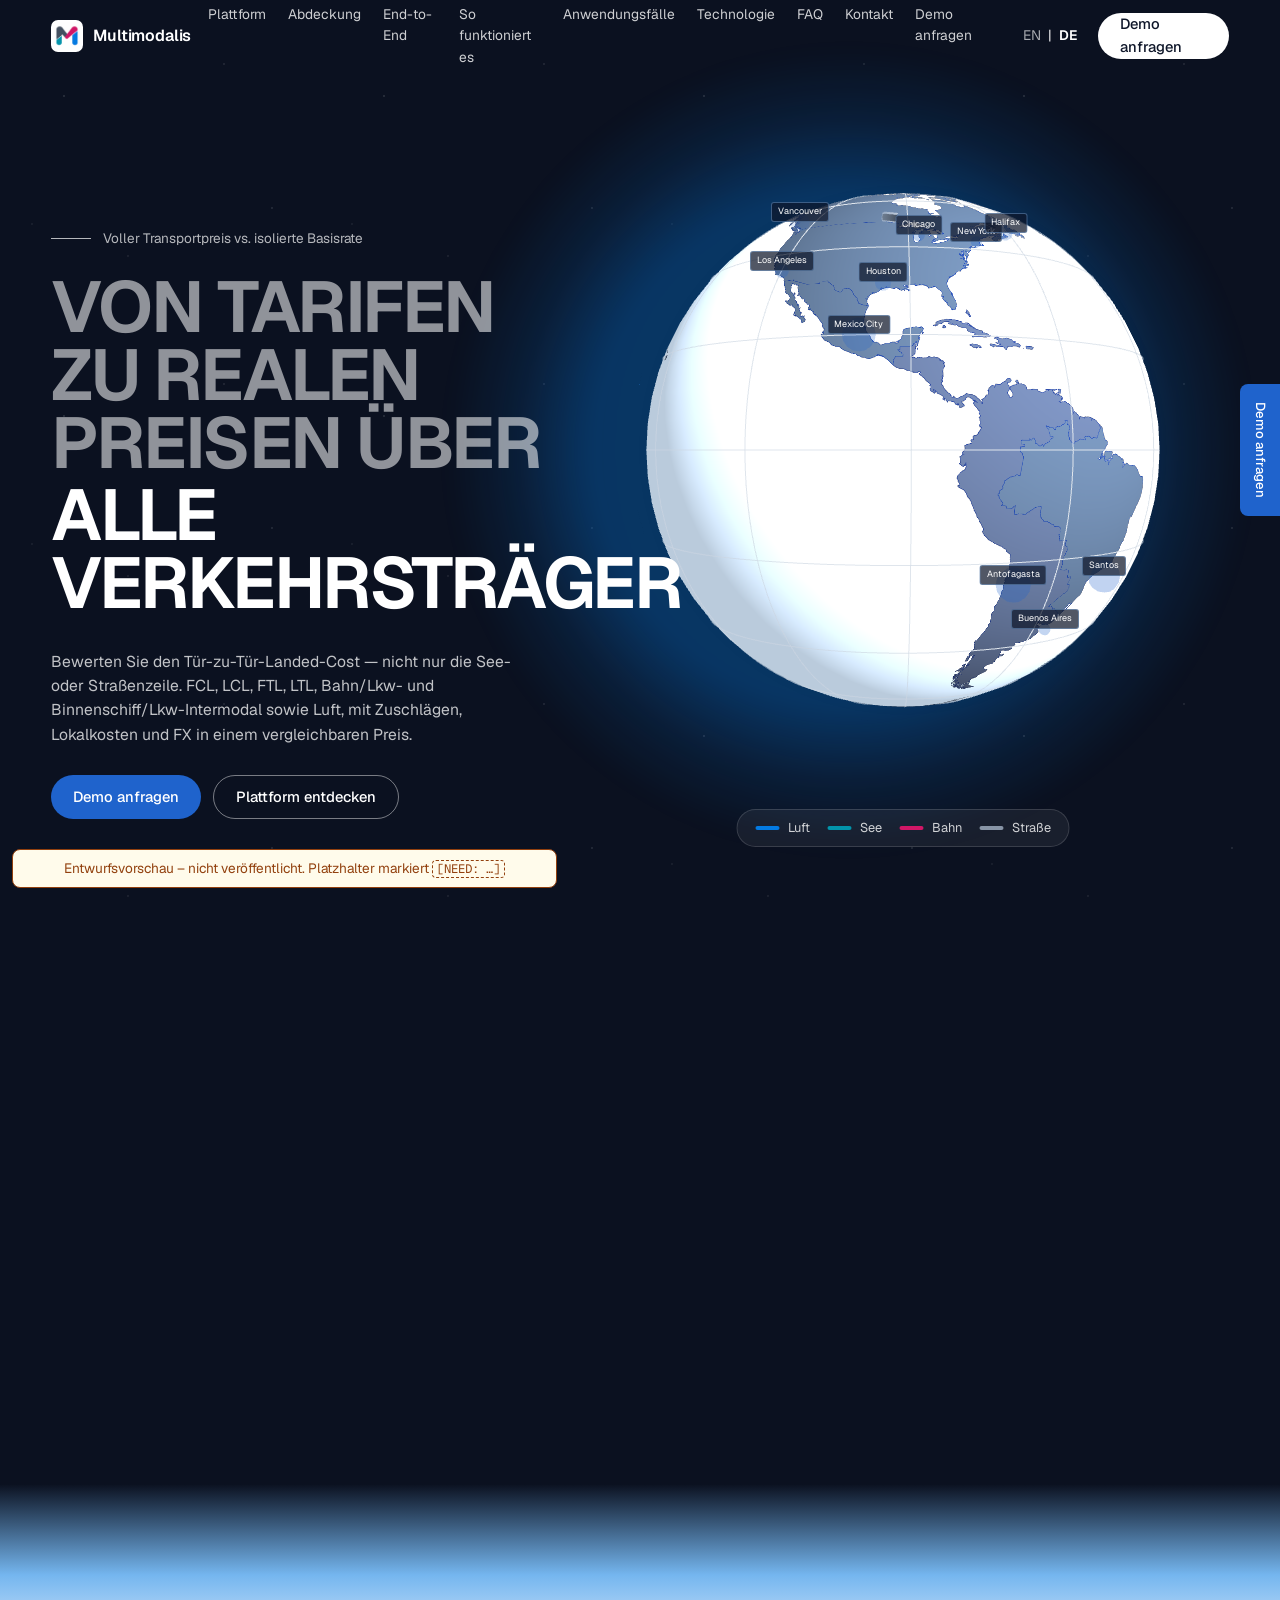
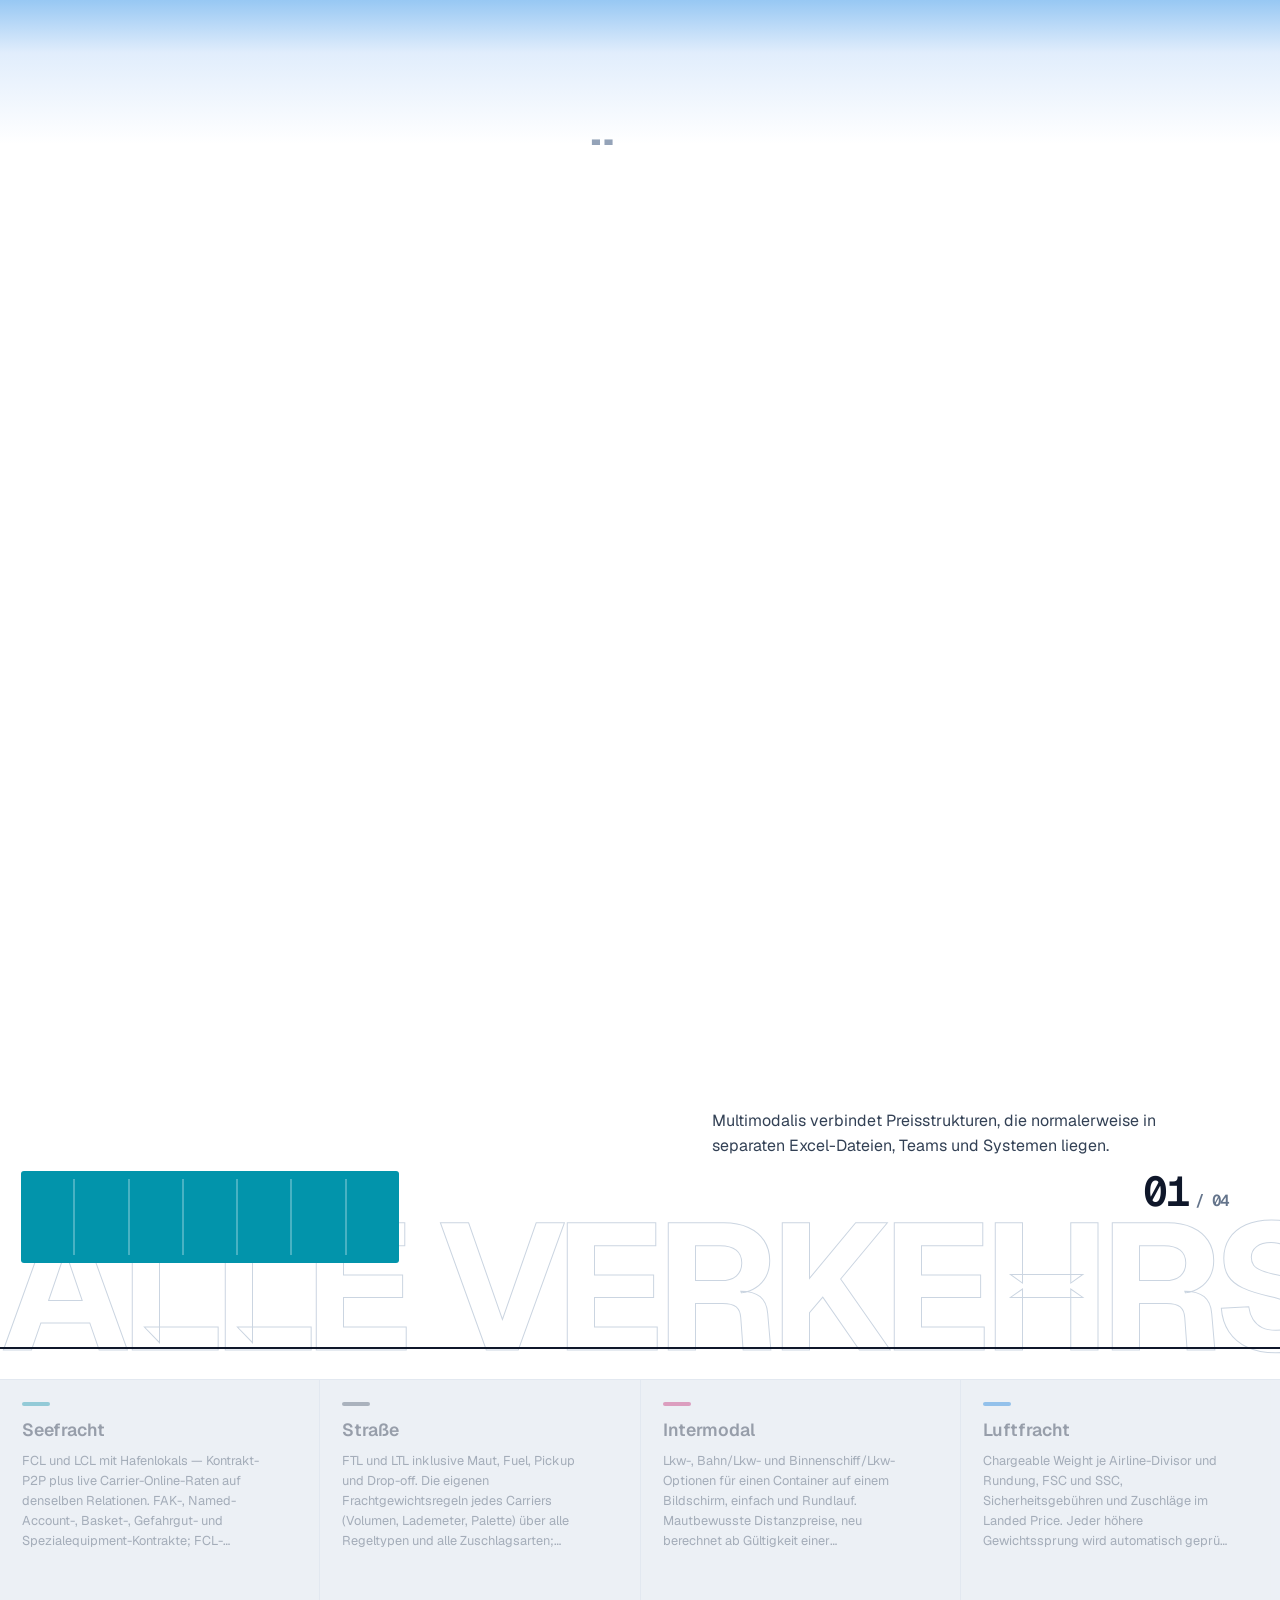
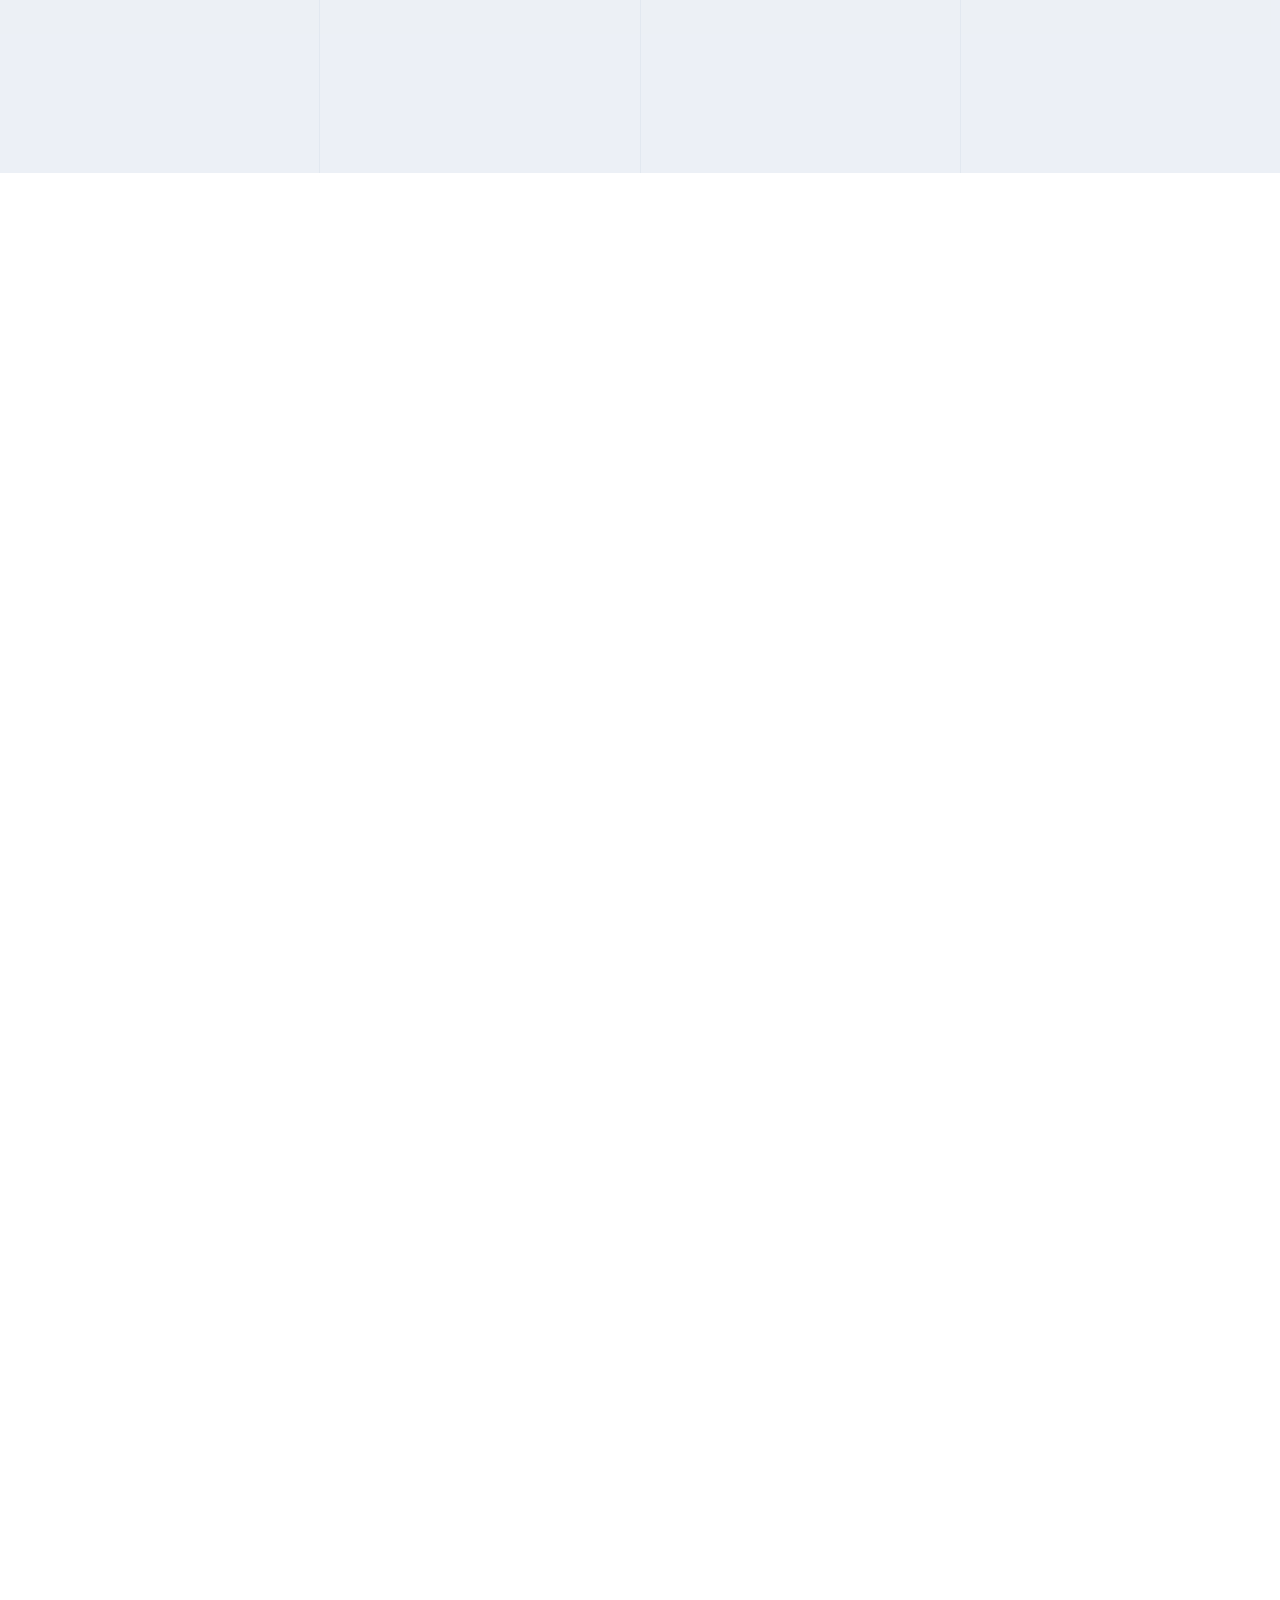
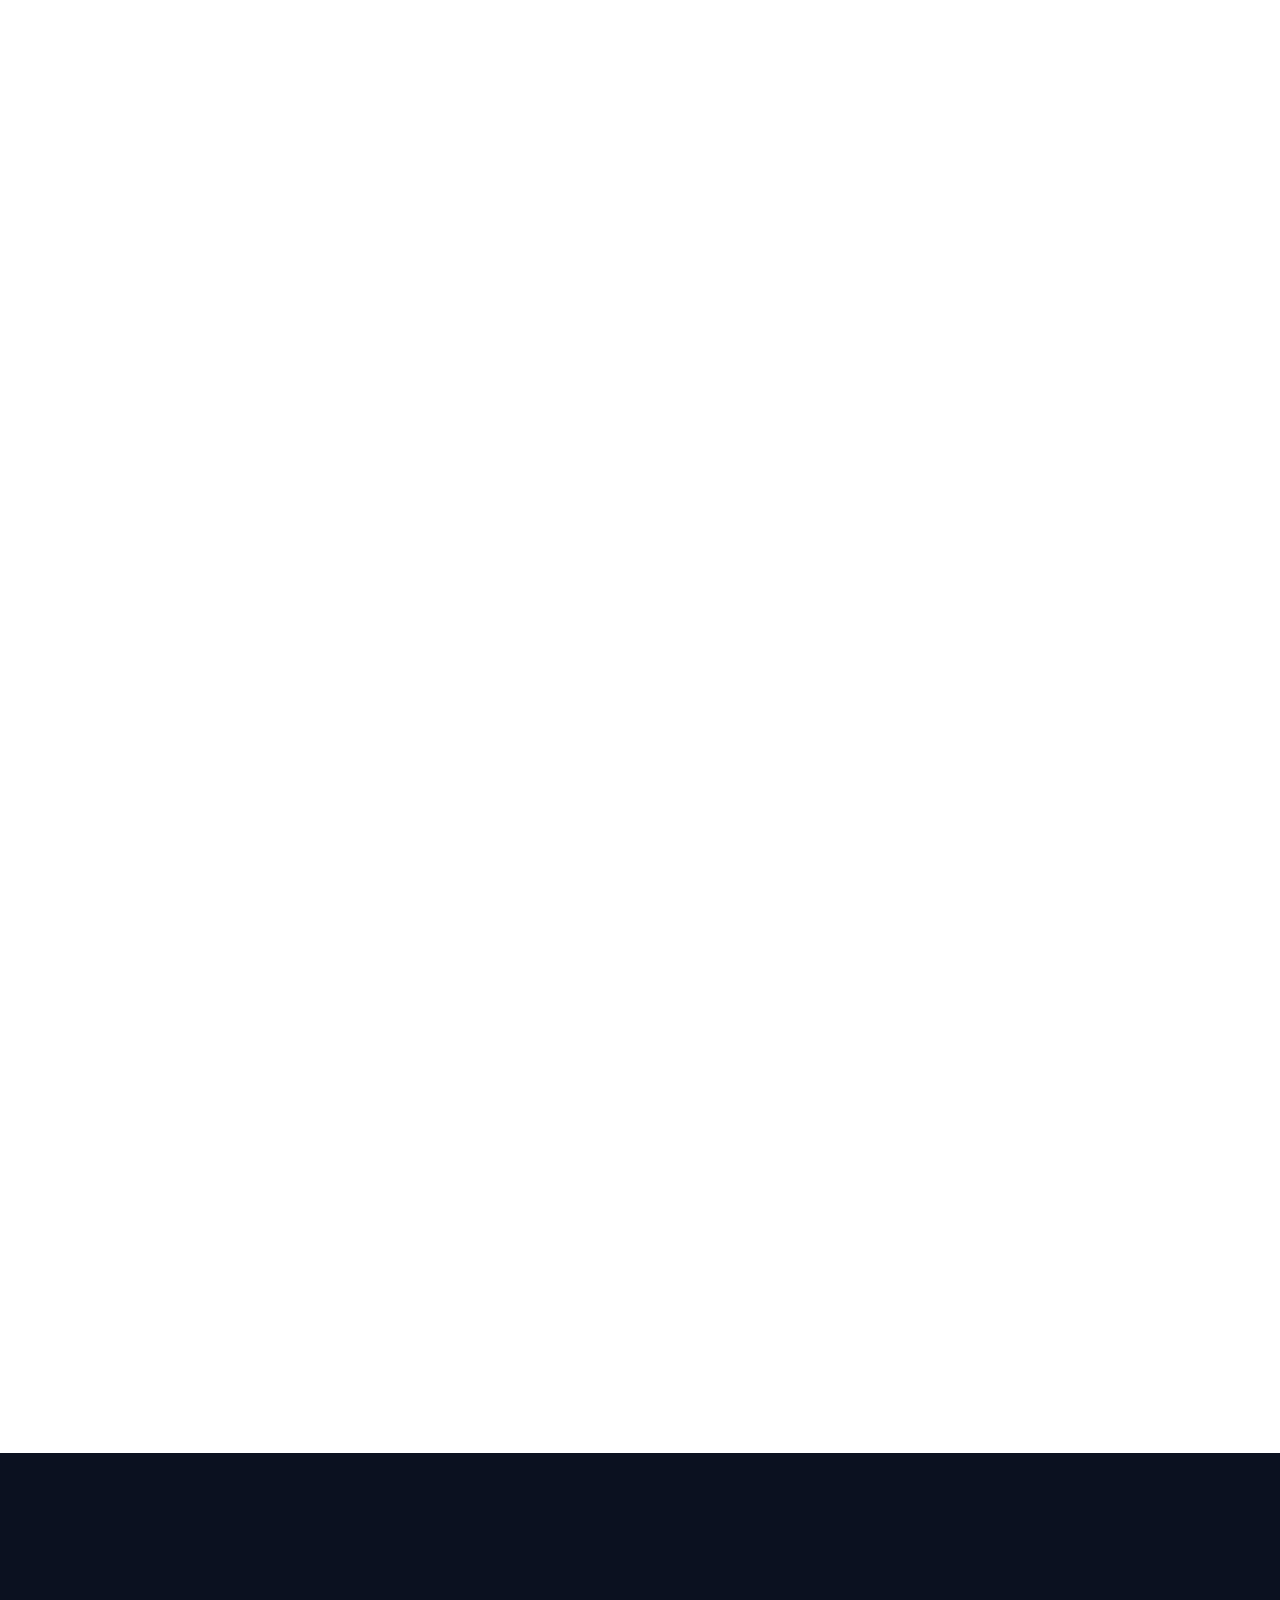
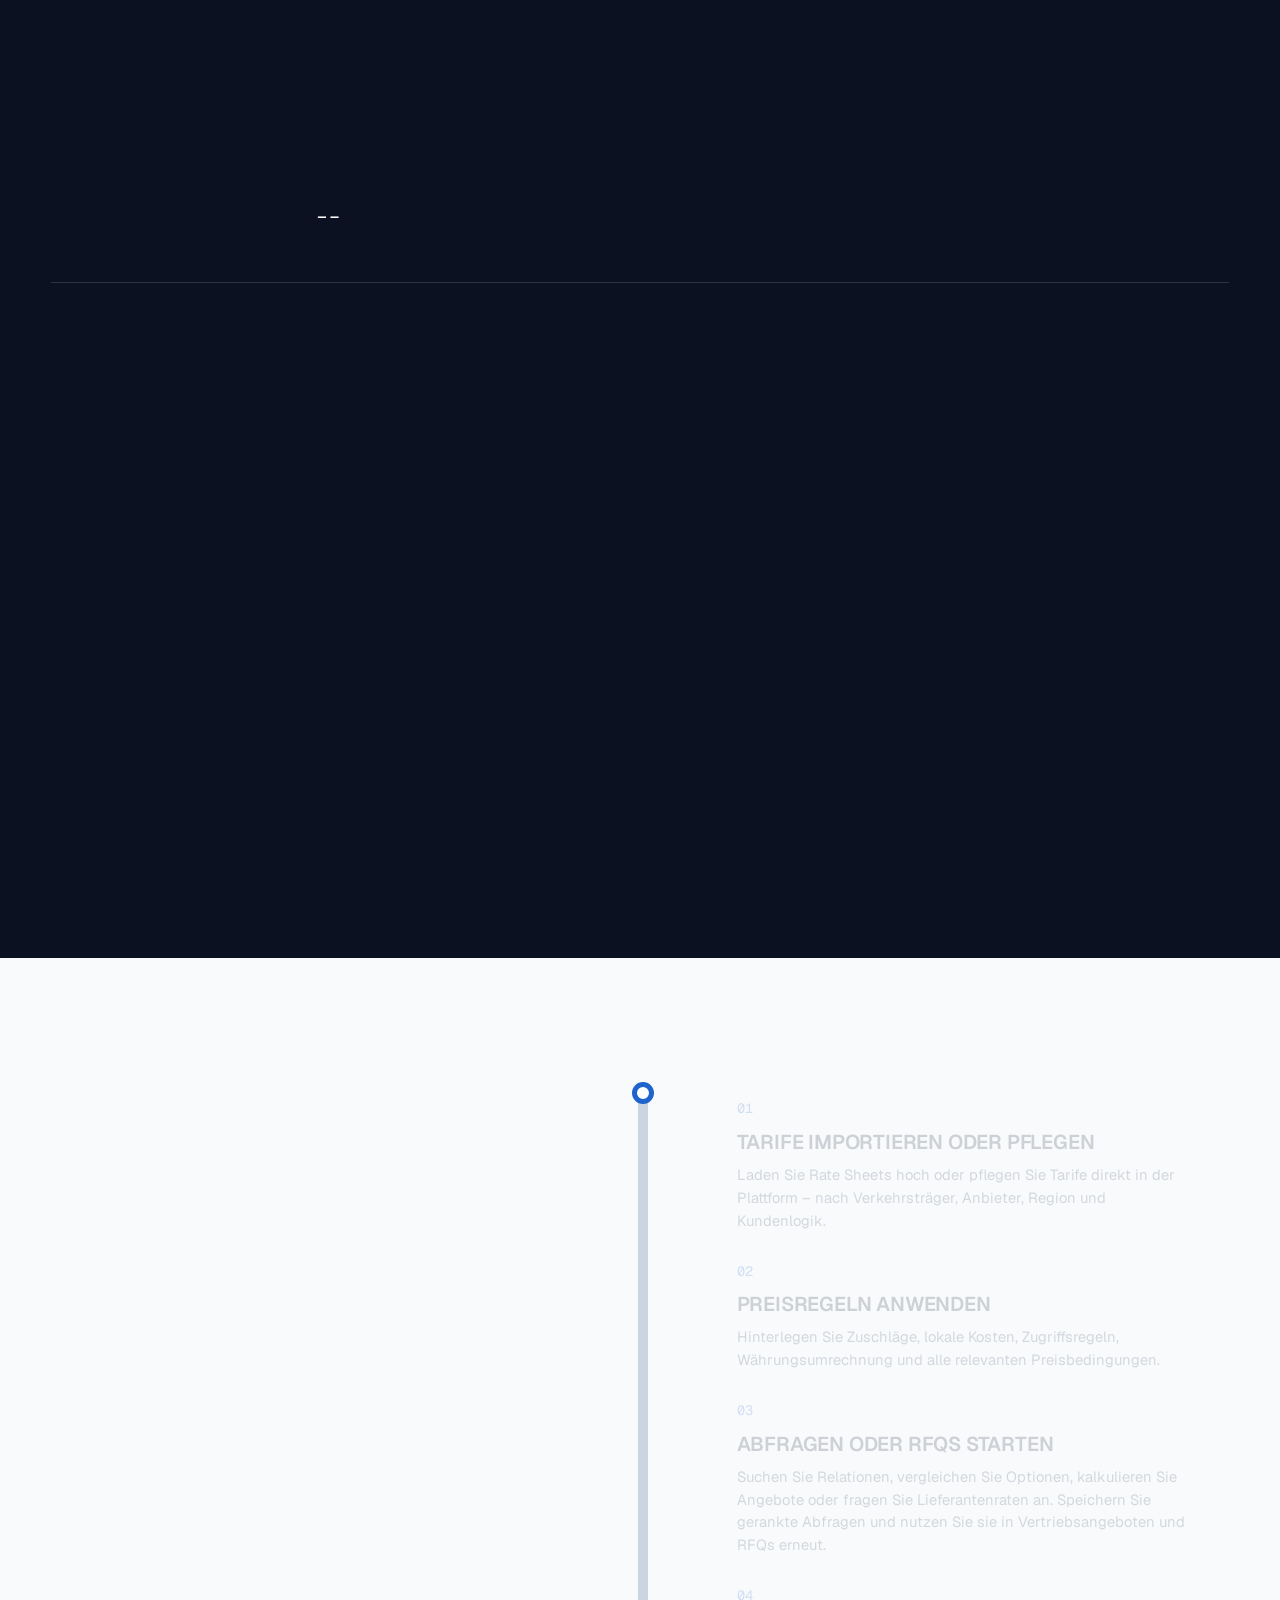
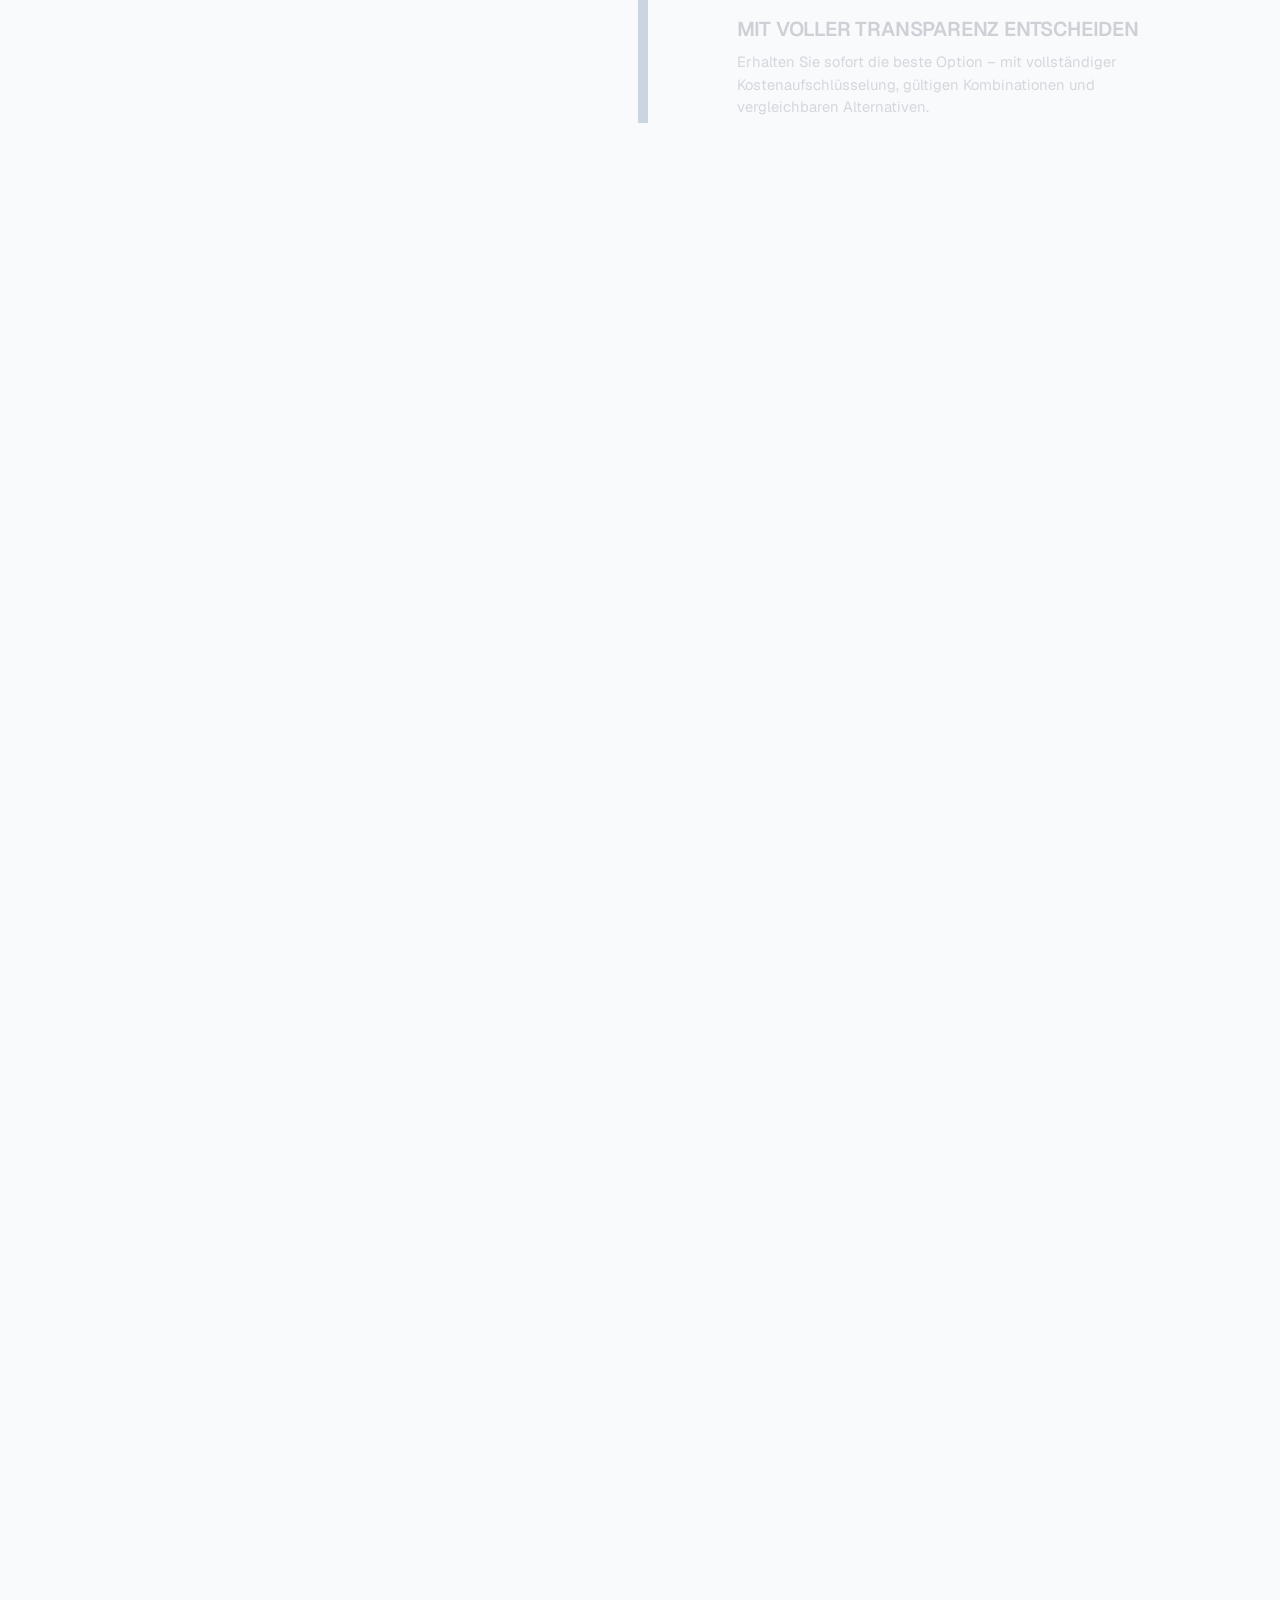
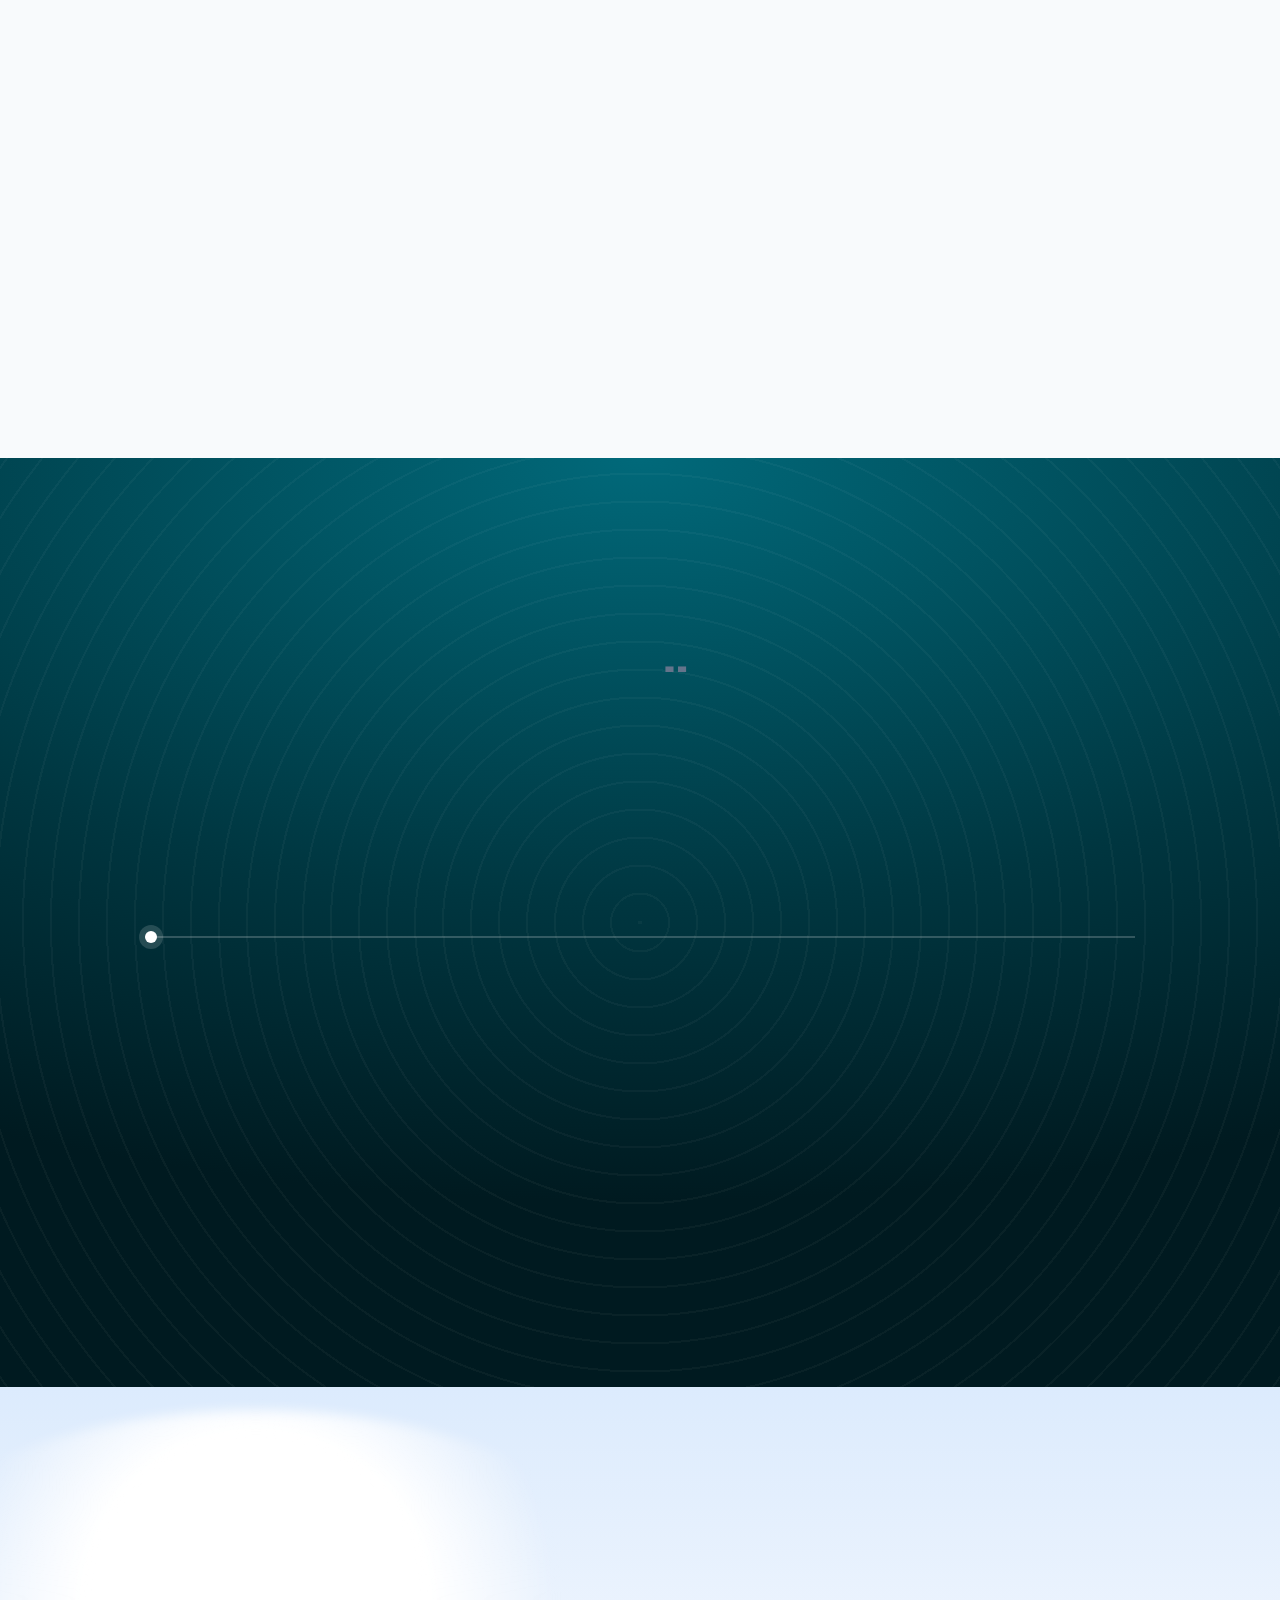
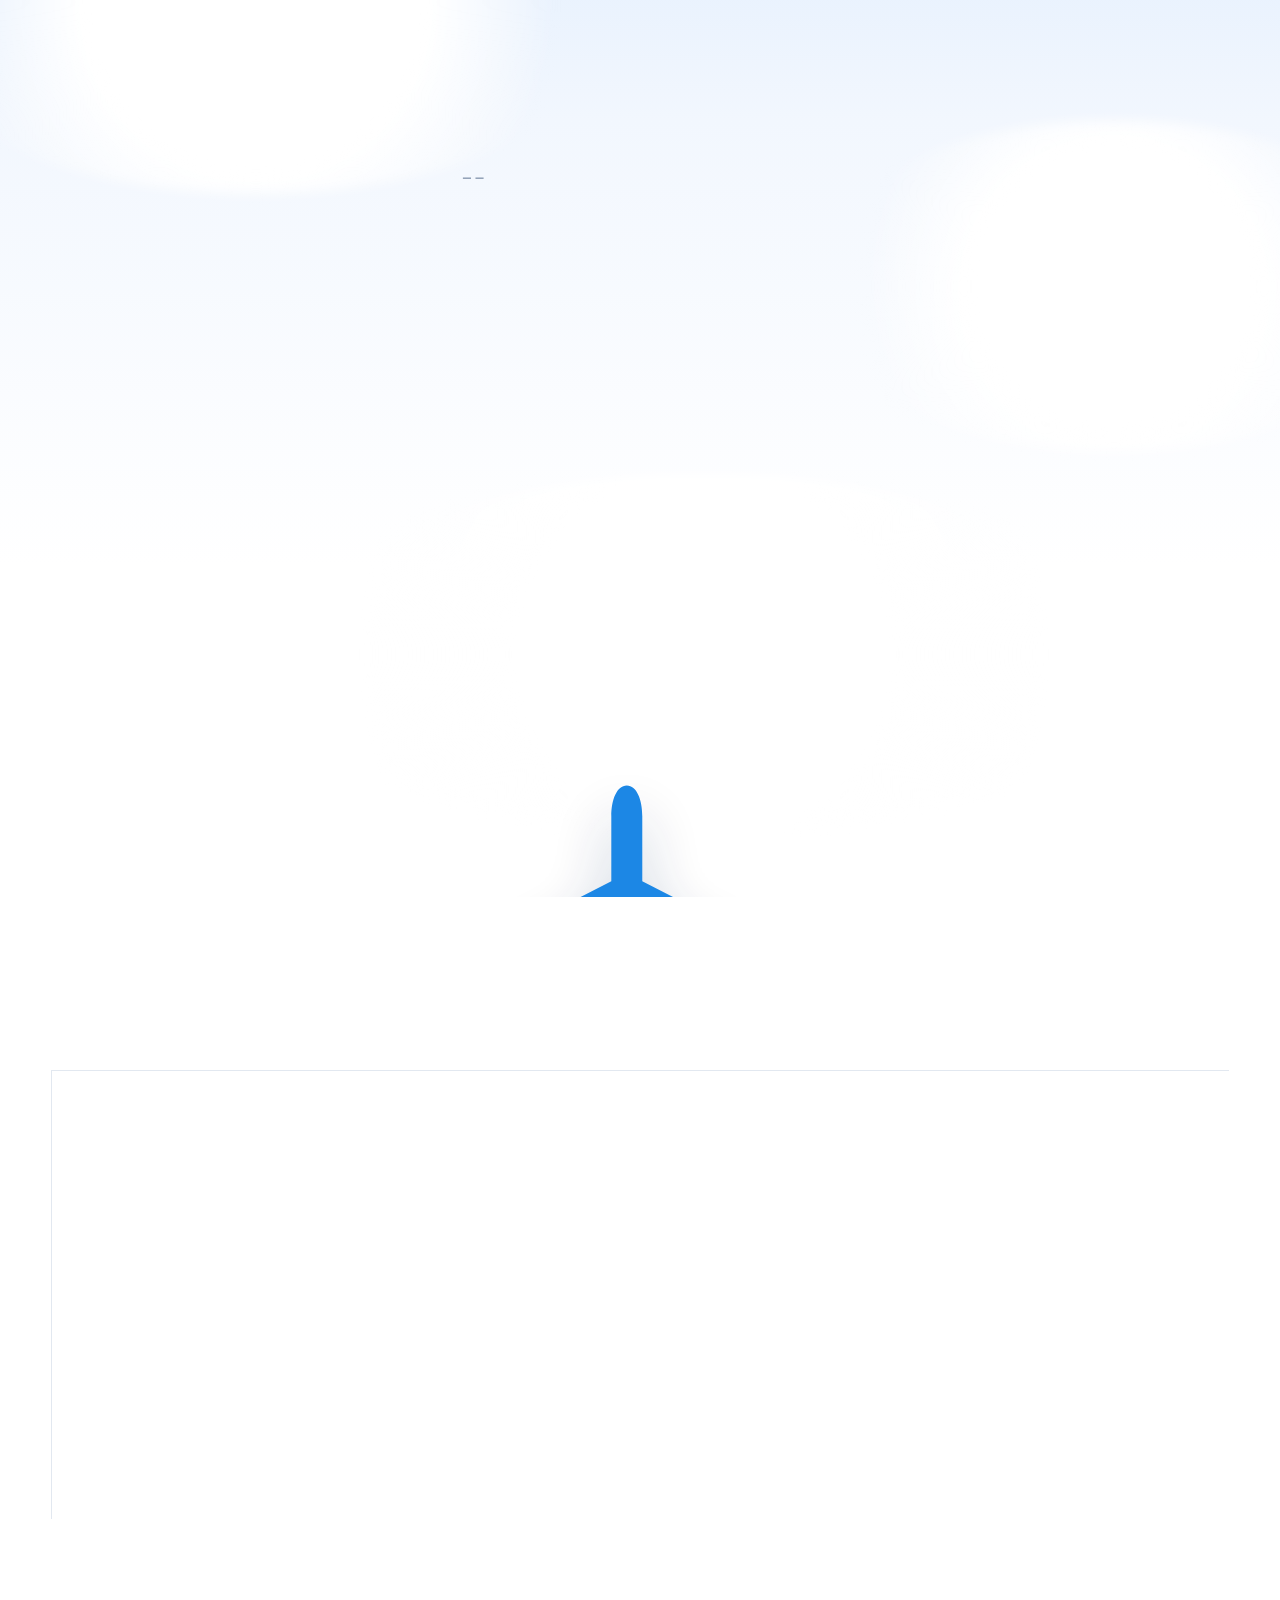
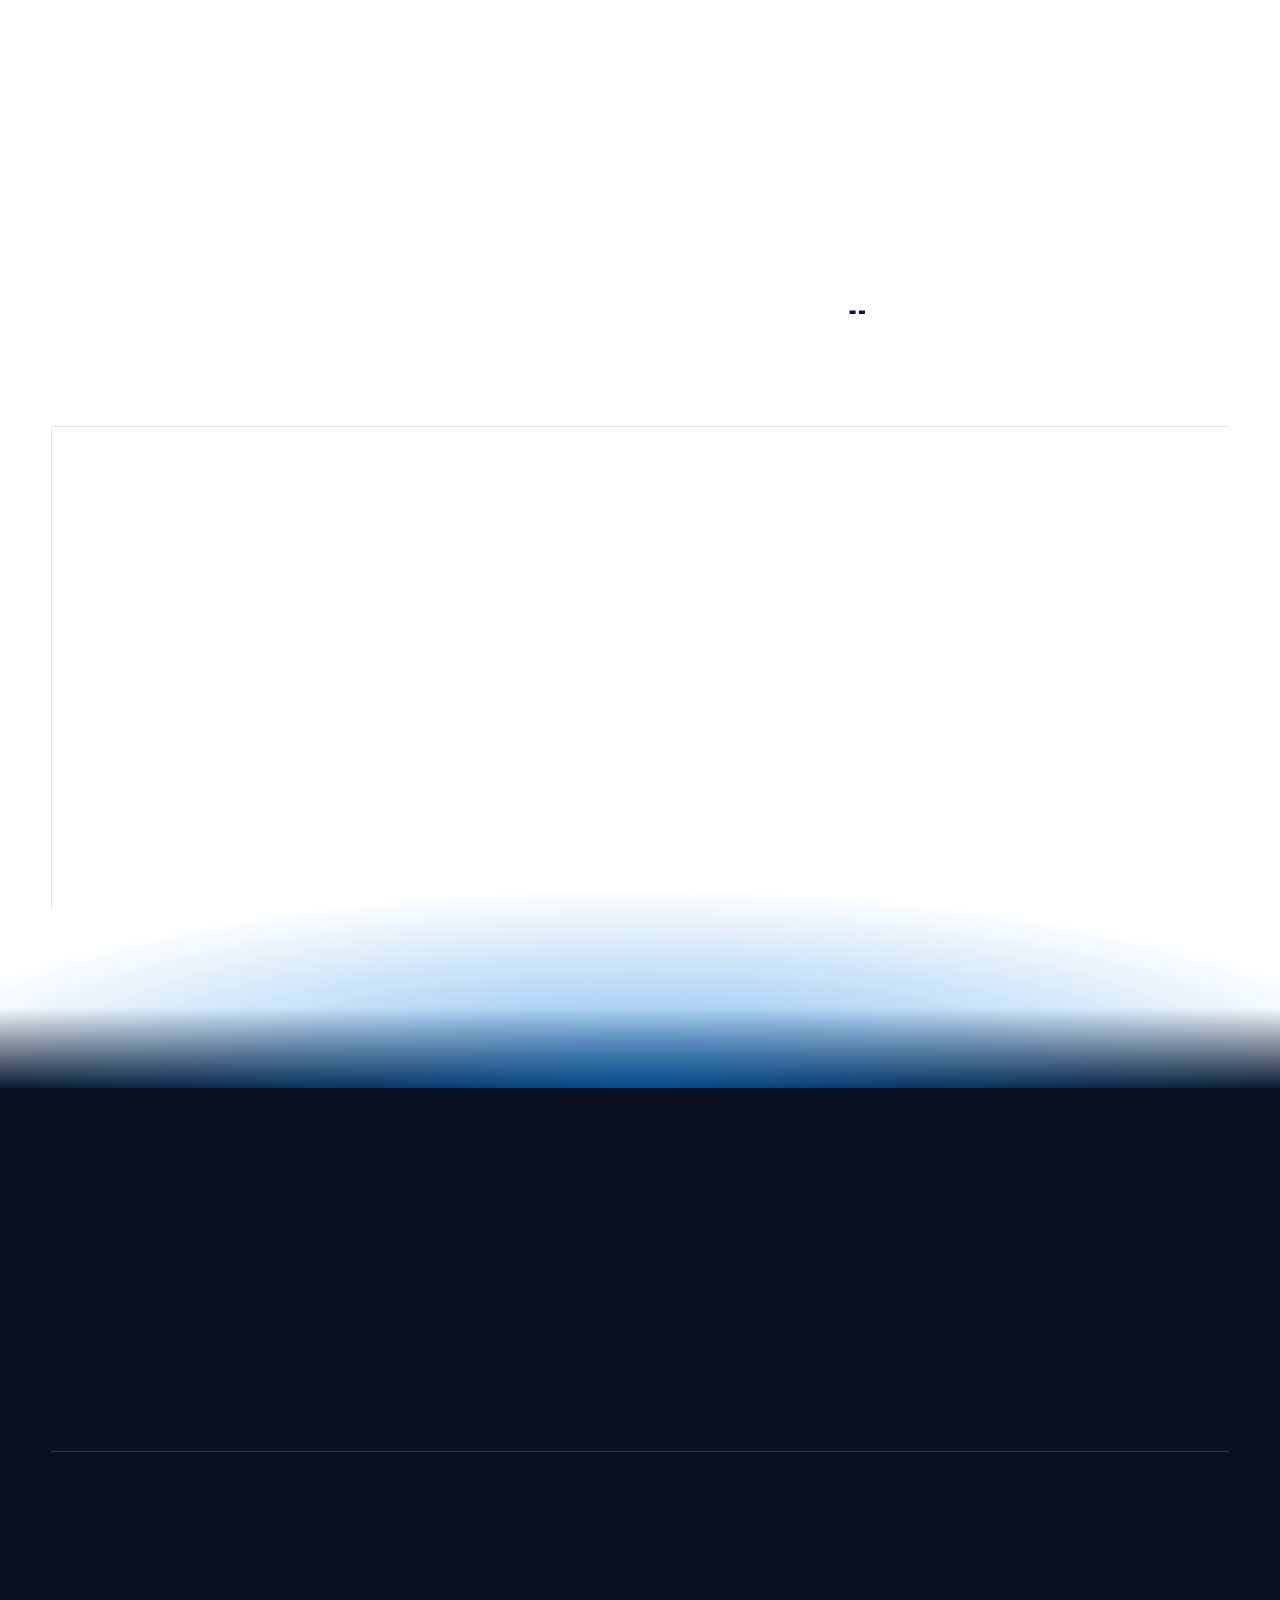
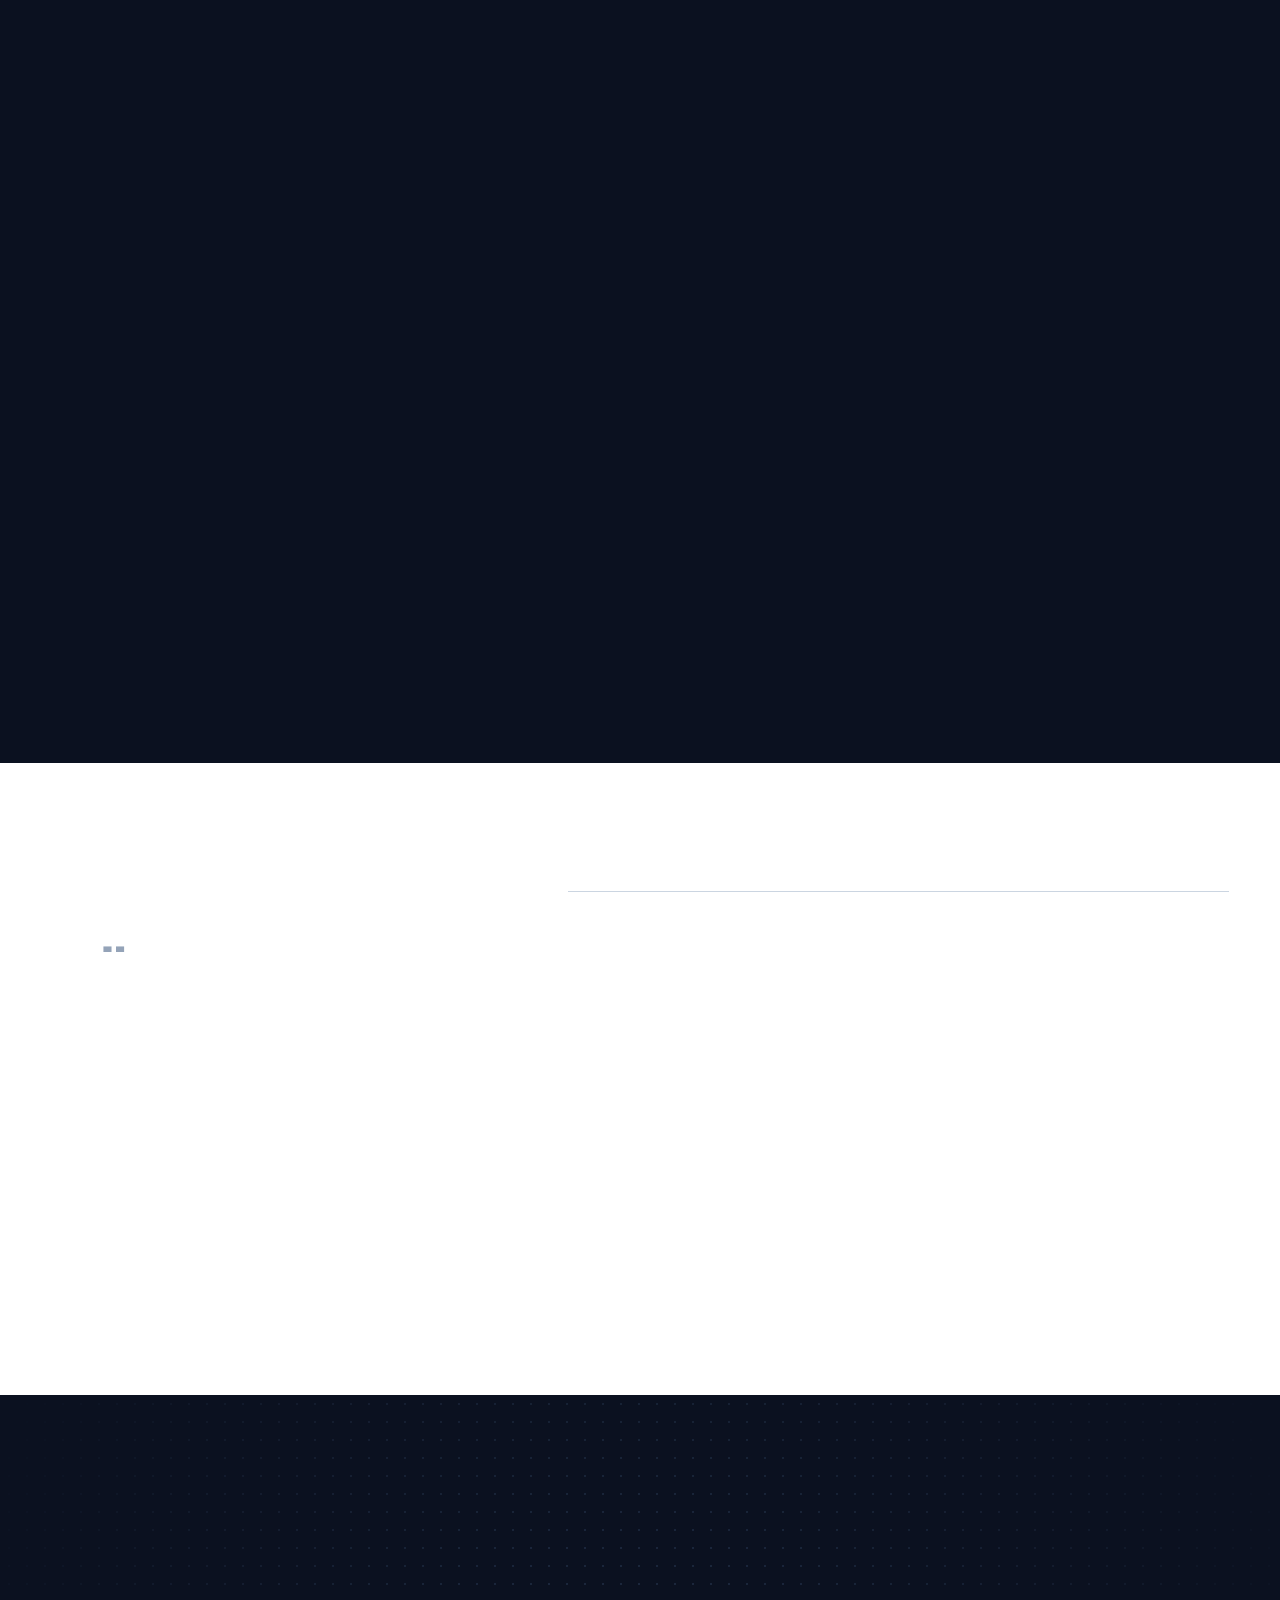
==== site/de/index.html @ 5974203f "Experiment: scroll-story home layout (9 sections + footer), pinned scenes, line reveals, hand-writte" ====
<!DOCTYPE html>
<html lang="de">
<head>
<meta charset="utf-8">
<meta name="viewport" content="width=device-width, initial-scale=1">
<meta http-equiv="Content-Security-Policy" content="default-src 'self'; img-src 'self' data: blob:; style-src 'self'; script-src 'self'; font-src 'self'; connect-src 'self'; object-src 'none'; base-uri 'self'; form-action 'none'">
<meta name="referrer" content="strict-origin-when-cross-origin">
<title>Multimodalis – Pricing Engine für Transportlogistik</title>
<meta name="description" content="Bewerten Sie den Tür-zu-Tür-Landed-Cost — nicht nur die See- oder Straßenzeile. FCL, LCL, FTL, LTL, Bahn/Lkw- und Binnenschiff/Lkw-Intermodal sowie Luft, mit Zuschlägen, Lokalkosten und FX in einem vergleichbaren Preis.">

<link rel="canonical" href="https://multimodalis.com/de/">
<link rel="alternate" hreflang="en" href="https://multimodalis.com/en/"><link rel="alternate" hreflang="de" href="https://multimodalis.com/de/"><link rel="alternate" hreflang="x-default" href="https://multimodalis.com/en/">
<meta property="og:type" content="website"><meta property="og:site_name" content="Multimodalis"><meta property="og:title" content="Multimodalis – Pricing Engine für Transportlogistik"><meta property="og:description" content="Bewerten Sie den Tür-zu-Tür-Landed-Cost — nicht nur die See- oder Straßenzeile. FCL, LCL, FTL, LTL, Bahn/Lkw- und Binnenschiff/Lkw-Intermodal sowie Luft, mit Zuschlägen, Lokalkosten und FX in einem vergleichbaren Preis."><meta property="og:url" content="https://multimodalis.com/de/"><meta property="og:image" content="https://multimodalis.com/assets/img/multimodalis-og.png"><meta property="og:locale" content="de_DE">
<meta name="theme-color" content="#0F172A">
<link rel="icon" href="../favicon.ico" sizes="any">
<link rel="icon" type="image/png" sizes="32x32" href="../assets/favicon/multimodalis-favicon-32.png">
<link rel="apple-touch-icon" href="../assets/favicon/apple-touch-icon.png">
<link rel="manifest" href="../site.webmanifest">
<link rel="preload" href="../assets/fonts/multimodalis-Geist-Variable.woff2" as="font" type="font/woff2" crossorigin>
<link rel="stylesheet" href="../assets/css/uc.css">
<script src="../assets/js/uc.js" defer></script>
</head>
<body class="uc">
<a class="skip-link" href="#main">Zum Inhalt springen</a>
<div class="draft-banner"><div class="container">Entwurfsvorschau – nicht veröffentlicht. Platzhalter markiert <span class="need">[NEED: …]</span></div></div>
<div class="curtain" aria-hidden="true"><span class="curtain-bar"></span></div>
<div class="cursor" aria-hidden="true"><span class="cursor-dot"></span><span class="cursor-ring"></span></div>
<a class="side-tab" href="#contact">Demo anfragen</a>
<header class="hd" data-hd><nav aria-label="Hauptnavigation" class="hd-inner"><a class="hd-logo" href="./"><img alt="" height="32" src="../assets/logo/multimodalis-logo-64.png" width="32">Multimodalis</a><div class="hd-links"><a href="#platform">Plattform</a><a href="#coverage">Abdeckung</a><a href="#end-to-end">End-to-End</a><a href="#how-it-works">So funktioniert es</a><a href="#use-cases">Anwendungsfälle</a><a href="#technology">Technologie</a><a href="#faq">FAQ</a><a href="#contact">Kontakt</a><a href="#contact">Demo anfragen</a></div><div class="hd-right"><div aria-label="Language / Sprache" class="lang-toggle" role="group"><a class="lang-btn" href="../en/" hreflang="en" lang="en">EN</a><span aria-hidden="true" class="lang-sep">|</span><a aria-current="true" class="lang-btn" href="../de/" hreflang="de" lang="de">DE</a></div><a class="pill pill-light hd-cta" href="#contact">Demo anfragen</a><button aria-controls="mobile-menu" aria-expanded="false" aria-label="Menü öffnen" class="mobile-toggle" type="button"><span></span><span></span></button></div></nav><div id="mobile-menu"><a href="#platform">Plattform</a><a href="#coverage">Abdeckung</a><a href="#end-to-end">End-to-End</a><a href="#how-it-works">So funktioniert es</a><a href="#use-cases">Anwendungsfälle</a><a href="#technology">Technologie</a><a href="#faq">FAQ</a><a href="#contact">Kontakt</a><a href="#contact">Demo anfragen</a><div aria-label="Language / Sprache" class="lang-toggle mobile-lang" role="group"><a class="lang-btn" href="../en/" hreflang="en" lang="en">EN</a><span aria-hidden="true" class="lang-sep">|</span><a aria-current="true" class="lang-btn" href="../de/" hreflang="de" lang="de">DE</a></div><a class="pill pill-blue" href="#contact">Demo anfragen</a></div></header>
<main id="main">
<section class="s-hero" data-scene="hero" aria-labelledby="hero-title">
<div class="s-hero-stick">
<div class="hero-stars" aria-hidden="true"></div>
<div class="hero-glow" aria-hidden="true"></div>
<div class="hero-globe-wrap"><div class="globe-wrapper">
<canvas aria-hidden="true" data-map="../assets/img/multimodalis-globe-world-fill.png" id="globe-canvas"></canvas>
<div class="globe-labels" id="globe-labels"></div>
<div aria-hidden="true" class="globe-legend">
<div class="globe-legend-item"><div class="globe-legend-line legend-air"></div>Luft</div>
<div class="globe-legend-item"><div class="globe-legend-line legend-ocean"></div>See</div>
<div class="globe-legend-item"><div class="globe-legend-line legend-rail"></div>Bahn</div>
<div class="globe-legend-item"><div class="globe-legend-line legend-road"></div>Straße</div>
</div>
</div></div>
<div class="wrap hero-text">
<p class="label rv"><span class="label-line"></span>Voller Transportpreis vs. isolierte Basisrate</p>
<h1 id="hero-title" class="display"><span class="ln"><span class="mut">Von Tarifen zu realen Preisen über</span></span> <span class="ln"><span>alle Verkehrsträger</span></span></h1>
<p class="hero-desc rv">Bewerten Sie den Tür-zu-Tür-Landed-Cost — nicht nur die See- oder Straßenzeile. FCL, LCL, FTL, LTL, Bahn/Lkw- und Binnenschiff/Lkw-Intermodal sowie Luft, mit Zuschlägen, Lokalkosten und FX in einem vergleichbaren Preis.</p>
<div class="hero-btns rv"><a class="pill pill-blue" href="#contact">Demo anfragen</a><a class="pill pill-ghost" href="#platform">Plattform entdecken</a></div>
</div>
</div>
</section>
<section class="s-intro" id="intro">
<div class="intro-glow" aria-hidden="true"></div>
<div class="wrap intro-grid">
<div class="intro-left">
<p class="label rv"><span class="label-line"></span>Was Multimodalis leistet</p>
<h2 class="tt display-2"><span class="ln"><span class="mut">Eine Plattform für</span></span> <span class="ln"><span>die gesamte Pricing-Komplexität</span></span></h2>
<p class="intro-lead rv">Multimodalis vereint fragmentierte Tariflandschaften in einer strukturierten Pricing Engine — über alle Verkehrsträger, alle Zuschläge und alle Kostenkombinationen hinweg.</p>
<ul class="intro-mini"><li class="rv"><span class="ico"><svg aria-hidden="true" fill="none" stroke="currentColor" stroke-width="1.8" viewbox="0 0 24 24"><rect height="14" rx="2" width="20" x="2" y="3"></rect><path d="M8 21h8M12 17v4" stroke-linecap="round" stroke-linejoin="round"></path></svg></span><span><strong>Tarife vereinen</strong> Führen Sie See-, Straßen-, Intermodal- (Bahn/Lkw, Binnenschiff/Lkw) und Luftfrachtraten in einer Struktur und einem System zusammen.</span></li><li class="rv"><span class="ico"><svg aria-hidden="true" fill="none" stroke="currentColor" stroke-width="1.8" viewbox="0 0 24 24"><path d="M12 2L2 7l10 5 10-5-10-5z" stroke-linecap="round" stroke-linejoin="round"></path><path d="M2 17l10 5 10-5M2 12l10 5 10-5" stroke-linecap="round" stroke-linejoin="round"></path></svg></span><span><strong>Vollständige Kostenlogik anwenden</strong> Berücksichtigen Sie automatisch Fuel, BAF, THC, Maut, Handling, Pickup, Drop-off, KWZ und alle Zuschläge.</span></li><li class="rv"><span class="ico"><svg aria-hidden="true" fill="none" stroke="currentColor" stroke-width="1.8" viewbox="0 0 24 24"><path d="M18 20V10M12 20V4M6 20v-6" stroke-linecap="round" stroke-linejoin="round"></path></svg></span><span><strong>Echte Preise vergleichen</strong> Vergleichen Sie vollständige Transportoptionen nebeneinander — nicht isolierte Ratentabellen aus getrennten Systemen.</span></li><li class="rv"><span class="ico"><svg aria-hidden="true" fill="none" stroke="currentColor" stroke-width="1.8" viewbox="0 0 24 24"><path d="M9 11l3 3L22 4" stroke-linecap="round" stroke-linejoin="round"></path><path d="M21 12v7a2 2 0 0 1-2 2H5a2 2 0 0 1-2-2V5a2 2 0 0 1 2-2h11" stroke-linecap="round" stroke-linejoin="round"></path></svg></span><span><strong>Kundenangebote, Ausschreibungen und RFQ</strong> Erstellen Sie versionierte Kundenangebote aus FCL-, LTL-, Luft- und LCL-Raten. Führen Sie Ausschreibungen, erfassen Sie Lieferantenantworten und tracken Sie Kapazitäten — kein generischer Slogan.</span></li></ul>
</div>
<div class="intro-stats"><div class="stat rv"><div class="stat-big">Tür zu Tür</div><span class="stat-line"></span><div class="stat-desc">Landed Cost, keine Basiszeile</div></div><div class="stat rv"><div class="stat-big">Raten &amp; Zuschläge</div><span class="stat-line"></span><div class="stat-desc">Lokals, Fuel, THC, FX</div></div><div class="stat rv"><div class="stat-big">RFQ</div><span class="stat-line"></span><div class="stat-desc">Tender-fähige Vergleiche</div></div></div>
</div>
</section>
<section class="s-svc" id="coverage" aria-labelledby="cov-title">
<div class="svc-pin" data-scene="svc">
<div class="svc-stick">
<div class="svc-marquee" aria-hidden="true"><span>Alle Verkehrsträger. Eine Pricing-Logik.</span><span>Alle Verkehrsträger. Eine Pricing-Logik.</span></div>
<div class="wrap svc-head"><h2 id="cov-title" class="tt display-2"><span class="ln"><span>Alle Verkehrsträger. Eine Pricing-Logik.</span></span></h2><p class="svc-lead">Multimodalis verbindet Preisstrukturen, die normalerweise in separaten Excel-Dateien, Teams und Systemen liegen.</p></div>
<div class="svc-stage" aria-hidden="true">
<div class="svc-ground"></div>
<div class="svc-meter"><span class="svc-meter-n mono">01</span><span class="svc-meter-of mono">/ 04</span></div>
<div class="svc-rig">
<div class="svc-box"><span></span><span></span><span></span><span></span><span></span><span></span></div>
<div class="carriers"><svg class="carrier carrier-sea" viewBox="0 0 400 80"><path d="M10 20h380l-40 50H60z"/><rect x="40" y="28" width="320" height="6" opacity=".35" fill="#fff"/></svg>
<svg class="carrier carrier-road" viewBox="0 0 400 80"><rect x="20" y="10" width="300" height="16" rx="2"/><rect x="320" y="-30" width="70" height="56" rx="6"/><circle cx="70" cy="40" r="14"/><circle cx="110" cy="40" r="14"/><circle cx="350" cy="40" r="14"/></svg>
<svg class="carrier carrier-rail" viewBox="0 0 400 80"><rect x="10" y="10" width="380" height="14" rx="2"/><circle cx="60" cy="36" r="11"/><circle cx="90" cy="36" r="11"/><circle cx="310" cy="36" r="11"/><circle cx="340" cy="36" r="11"/><rect x="0" y="52" width="400" height="4"/></svg>
<svg class="carrier carrier-air" viewBox="0 0 400 80"><path d="M0 30h330c40 0 70 8 70 14s-30 14-70 14H20z"/><path d="M150 44l60 36h30l-30-36z" opacity=".8"/></svg></div>
</div>
</div>
<div class="wrap svc-modes"><article class="svc-mode" data-mode="sea"><span class="svc-mode-chip"></span><h3>Seefracht</h3><p>FCL und LCL mit Hafenlokals — Kontrakt-P2P plus live Carrier-Online-Raten auf denselben Relationen. FAK-, Named-Account-, Basket-, Gefahrgut- und Spezialequipment-Kontrakte; FCL-Uploads zellgenau geprüft; Tür-zu-Tür aus echten Vor- und Nachlauftarifen statt geschätzter Aufschläge.</p></article><article class="svc-mode" data-mode="road"><span class="svc-mode-chip"></span><h3>Straße</h3><p>FTL und LTL inklusive Maut, Fuel, Pickup und Drop-off. Die eigenen Frachtgewichtsregeln jedes Carriers (Volumen, Lademeter, Palette) über alle Regeltypen und alle Zuschlagsarten; Sendungen außerhalb der Limits zeigen „auf Anfrage“ statt eines irreführenden Preises.</p></article><article class="svc-mode" data-mode="rail"><span class="svc-mode-chip"></span><h3>Intermodal</h3><p>Lkw-, Bahn/Lkw- und Binnenschiff/Lkw-Optionen für einen Container auf einem Bildschirm, einfach und Rundlauf. Mautbewusste Distanzpreise, neu berechnet ab Gültigkeit einer Mautänderung; Terminalkosten, KV- / All-in-Zonenzuschläge mit Periodensteuerung; Rheinpegel überwacht gegen das Niedrigwasserband jedes Anbieters.</p></article><article class="svc-mode" data-mode="air"><span class="svc-mode-chip"></span><h3>Luftfracht</h3><p>Chargeable Weight je Airline-Divisor und Rundung, FSC und SSC, Sicherheitsgebühren und Zuschläge im Landed Price. Jeder höhere Gewichtssprung wird automatisch geprüft und die Ersparnis angezeigt; eine Piece-Restriction-Engine prüft jedes Packstück.</p></article></div>
</div>
</div>
<div class="svc-dark" id="platform">
<div class="wrap">
<div class="svc-dark-head"><h2 class="tt display-2 on-dark"><span class="ln"><span class="mut">Eine einheitliche Pricing</span></span> <span class="ln"><span>Engine für Transportlogistik</span></span></h2><p class="rv">Multimodalis zeigt nicht nur Tarife. Die Plattform berechnet echte Transportpreise – über alle Verkehrsträger, alle Kostenelemente und alle relevanten Preislogiken hinweg.</p></div>
<div class="svc-grid"><article class="svc-item rv"><span class="svc-ico"><svg aria-hidden="true" viewbox="0 0 24 24"><path d="M9 17v-6h13M9 17l-4-4m4 4l-4 4M15 7V5a2 2 0 00-2-2H5a2 2 0 00-2 2v14a2 2 0 002 2h8a2 2 0 002-2v-2" stroke-linecap="round" stroke-linejoin="round"></path></svg></span><h3>Einheitliche Pricing Engine</h3><p>Eine Pricing-Logik für FCL, LCL, FTL, LTL, Bahn/Lkw- und Binnenschiff/Lkw-Intermodal sowie Luftfracht – alles in einem System berechnet.</p></article><article class="svc-item rv"><span class="svc-ico"><svg aria-hidden="true" viewbox="0 0 24 24"><path d="M12 8c-1.657 0-3 .895-3 2s1.343 2 3 2 3 .895 3 2-1.343 2-3 2m0-10V4m0 14v2M5 12a7 7 0 1014 0A7 7 0 005 12z" stroke-linecap="round" stroke-linejoin="round"></path></svg></span><h3>Vollständige Kostenaufschlüsselung</h3><p>Berücksichtigen Sie Basisraten, Zuschläge, lokale Kosten, Handling, Fuel, BAF, Maut, KWZ, Terminalkosten und Währungsumrechnung.</p></article><article class="svc-item rv"><span class="svc-ico"><svg aria-hidden="true" viewbox="0 0 24 24"><path d="M3 10h11M9 21V3m12 7h-5m0 0V5m0 5v5" stroke-linecap="round" stroke-linejoin="round"></path></svg></span><h3>Kombinationslogik</h3><p>Kombinieren Sie verschiedene Tarife und Transportabschnitte zu einer gültigen, optimierten Transportoption mit einem Gesamtpreis.</p></article><article class="svc-item rv"><span class="svc-ico"><svg aria-hidden="true" viewbox="0 0 24 24"><path d="M8 9l3 3-3 3m5 0h3M5 20h14a2 2 0 002-2V6a2 2 0 00-2-2H5a2 2 0 00-2 2v12a2 2 0 002 2z" stroke-linecap="round" stroke-linejoin="round"></path></svg></span><h3>NAC, Ausschreibungen, Kapazität und Spot</h3><p>Führen Sie Ausschreibungen, sammeln Sie Lieferantenantworten, tracken Sie Kapazität und senden Sie Spot-Anfragen. NAC ist ein Workflow — nicht nur ein weiterer Ratentyp — und Ergebnisse stehen neben Ihren Kontrakttarifen.</p></article><article class="svc-item rv"><span class="svc-ico"><svg aria-hidden="true" viewbox="0 0 24 24"><path d="M7 3h8l5 5v13a2 2 0 01-2 2H7a2 2 0 01-2-2V5a2 2 0 012-2z" stroke-linecap="round" stroke-linejoin="round"></path><path d="M14 3v6h6M8 13h8M8 17h5" stroke-linecap="round" stroke-linejoin="round"></path></svg></span><h3>Angebotserstellung im Vertrieb</h3><p>Erstellen Sie versionierte Kundenangebote aus Gruppentemplates, exportieren Sie PDF und ziehen Sie Raten aus FCL, LTL, Luft und LCL in ein kommerzielles Dokument.</p></article><article class="svc-item rv"><span class="svc-ico"><svg aria-hidden="true" viewbox="0 0 24 24"><path d="M13 10V3L4 14h7v7l9-11h-7z" stroke-linecap="round" stroke-linejoin="round"></path></svg></span><h3>Hoher Automatisierungsgrad</h3><p>Automatisieren Sie wiederkehrende Preislogik, Tarifimporte, eingehende RFQs und Kostenupdates, um manuellen Aufwand zu senken.</p></article></div>
</div>
</div>
</section>
<section class="s-why" id="how-it-works">
<div class="why-pin" data-scene="why">
<div class="why-stick">
<div class="wrap why-grid">
<div class="why-left"><h2 class="tt display-2"><span class="ln"><span class="mut">Von Tarifdaten</span></span> <span class="ln"><span>zu besseren Entscheidungen</span></span></h2><p class="rv">Multimodalis strukturiert Pricing-Komplexität in einen klaren Workflow – damit Ihre Teams schneller berechnen, vergleichen und entscheiden können.</p></div>
<div class="why-route" aria-hidden="true"><svg viewBox="0 0 40 600" preserveAspectRatio="none"><line class="why-road" x1="20" y1="0" x2="20" y2="600"/><line class="why-road-fill" x1="20" y1="0" x2="20" y2="600" pathLength="1"/></svg><span class="why-puck"></span></div>
<ol class="why-steps"><li class="why-step" data-i="0"><span class="why-num mono">01</span><h3>Tarife importieren oder pflegen</h3><p>Laden Sie Rate Sheets hoch oder pflegen Sie Tarife direkt in der Plattform – nach Verkehrsträger, Anbieter, Region und Kundenlogik.</p></li><li class="why-step" data-i="1"><span class="why-num mono">02</span><h3>Preisregeln anwenden</h3><p>Hinterlegen Sie Zuschläge, lokale Kosten, Zugriffsregeln, Währungsumrechnung und alle relevanten Preisbedingungen.</p></li><li class="why-step" data-i="2"><span class="why-num mono">03</span><h3>Abfragen oder RFQs starten</h3><p>Suchen Sie Relationen, vergleichen Sie Optionen, kalkulieren Sie Angebote oder fragen Sie Lieferantenraten an. Speichern Sie gerankte Abfragen und nutzen Sie sie in Vertriebsangeboten und RFQs erneut.</p></li><li class="why-step" data-i="3"><span class="why-num mono">04</span><h3>Mit voller Transparenz entscheiden</h3><p>Erhalten Sie sofort die beste Option – mit vollständiger Kostenaufschlüsselung, gültigen Kombinationen und vergleichbaren Alternativen.</p></li></ol>
</div>
</div>
</div>
<div class="why-sea" id="end-to-end">
<div class="sea-waves" aria-hidden="true"></div>
<div class="wrap">
<div class="sea-head"><h2 class="tt display-2 on-dark center"><span class="ln"><span class="mut">Durchgängige</span></span> <span class="ln"><span>end-to-end-Abdeckung</span></span></h2><p class="rv">Verbinden Sie Ursprung, Hauptlauf und Zielkosten in einer durchgängigen Transportlogik.</p><p class="sea-key rv">Multimodalis berechnet keine isolierten Raten — es baut vollständige Transportketten.</p></div>
<div class="chain" data-chain>
<div class="chain-track" aria-hidden="true"><span class="chain-dot"></span></div>
<div class="chain-col rv"><span class="chain-badge mono">A</span><h3>Vorlauf</h3><ul><li>Abholkosten</li><li>Vorlauf</li><li>Vorlaufzuschläge</li><li>Lokalkosten Ursprung</li></ul></div><div class="chain-col rv is-main"><span class="chain-badge mono">→</span><h3>Hauptlauf</h3><ul><li>Hauptlauftransport</li><li>Seefracht / Bahn / Binnenschiff / Luftfracht</li><li>Fracht</li><li>Zuschläge</li></ul></div><div class="chain-col rv"><span class="chain-badge mono">B</span><h3>Nachlauf</h3><ul><li>Lokalkosten Ziel</li><li>Nachlauf</li><li>Nachlaufzuschläge</li><li>Zustellkosten</li></ul></div>
</div>
<p class="chain-foot rv">Vorlauf, Hauptlauf und Nachlauf können nahtlos über Verkehrsträger und Kostenelemente hinweg verbunden werden.</p>
</div>
</div>
</section>
<section class="s-uc" id="use-cases" data-scene="uc">
<div class="uc-sky" aria-hidden="true"><span class="cloud c1"></span><span class="cloud c2"></span><span class="cloud c3"></span>
<svg class="uc-plane" viewBox="0 0 200 200"><path d="M100 6c7 0 11 10 11 22v46l78 40v16l-78-22v44l22 16v12l-33-9-33 9v-12l22-16v-44l-78 22v-16l78-40V28c0-12 4-22 11-22z"/></svg></div>
<div class="wrap uc-grid">
<div class="uc-title"><h2 class="tt display-2"><span class="ln"><span class="mut">Entwickelt für Pricing-Teams</span></span> <span class="ln"><span>in der Logistik</span></span></h2><p class="rv">Ob Sie Transporte einkaufen, verkaufen oder Kapazität betreiben – Multimodalis strukturiert Angebote, Ausschreibungen und Tarifantworten in einem Pricing-Prozess.</p></div>
<div class="uc-cards"><article class="uc-card rv"><span class="uc-idx mono">01</span><h3>Spediteure</h3><p>Machen Sie aus FCL-, LTL-, Luft- und LCL-Raten strukturierte Kundenangebote — versionierte Dokumente, Gruppentemplates und PDF, kein Tabellen-Dump.</p></article><article class="uc-card rv"><span class="uc-idx mono">02</span><h3>Einkaufsteams</h3><p>Vergleichen Sie vollständige Tür-zu-Tür-Optionen mit Kontrakten und Ausschreibungsantworten — den echten Bestpreis, nicht die günstigste Basisrate.</p></article><article class="uc-card rv"><span class="uc-idx mono">03</span><h3>Bahn-, Barge- &amp; Truck-Operator</h3><p>Pflegen Sie strukturierte Tarife und beantworten Sie Kapazitäts- und Ausschreibungsanfragen mit vergleichbaren Raten auf Ihrem Tenant.</p></article><article class="uc-card rv"><span class="uc-idx mono">04</span><h3>Vertriebsteams</h3><p>Erstellen Sie versionierte Kundenangebote aus FCL-, LTL-, Luft- und LCL-Raten — Gruppentemplates, PDF-Export und gerankte Optionen zum Wiederverwenden.</p></article><article class="uc-card rv"><span class="uc-idx mono">05</span><h3>Tender-Management</h3><p>Führen Sie Ausschreibungen und RFQs, sammeln Sie Lieferantenantworten, tracken Sie Kapazität und bearbeiten Sie Spot-Anfragen gegen Ihre bestehende Tariflandschaft.</p></article><article class="uc-card rv"><span class="uc-idx mono">06</span><h3>Raten &amp; Zuschläge</h3><p>Ein Ort für Tarife, Zuschläge und Lokalkosten. Pricing, Vertrieb und Einkauf teilen denselben Stapel — und entscheiden schneller, auf Ihrem Tenant.</p></article></div>
</div>
</section>
<section class="s-grid" id="offers">
<div class="wrap">
<div class="grid-cat"><p class="label rv"><span class="label-line"></span>Enthaltene Preiskomponenten</p>
<div class="hair-grid hg-4"><div class="hg-cell rv"><span class="hg-n mono">01</span>Basisraten</div><div class="hg-cell rv"><span class="hg-n mono">02</span>Fuel &amp; Diesel</div><div class="hg-cell rv"><span class="hg-n mono">03</span>BAF / CAF / PSS</div><div class="hg-cell rv"><span class="hg-n mono">04</span>THC / local charges</div><div class="hg-cell rv"><span class="hg-n mono">05</span>Maut &amp; Distanzlogik</div><div class="hg-cell rv"><span class="hg-n mono">06</span>Pickup / Drop-off</div><div class="hg-cell rv"><span class="hg-n mono">07</span>Terminal &amp; Handling</div><div class="hg-cell rv"><span class="hg-n mono">08</span>Niedrigwasserzuschlag</div><div class="hg-cell rv"><span class="hg-n mono">09</span>Mindestpreise</div><div class="hg-cell rv"><span class="hg-n mono">10</span>NAC / FAK / special rates</div><div class="hg-cell rv"><span class="hg-n mono">11</span>P2P + Carrier-Online-Raten</div><div class="hg-cell rv"><span class="hg-n mono">12</span>KV / All-in-Zonenzuschläge</div><div class="hg-cell rv"><span class="hg-n mono">13</span>Chargeable Weight / FSC-SSC</div><div class="hg-cell rv"><span class="hg-n mono">14</span>Stück–LDM / LTL-Regeln</div><div class="hg-cell rv"><span class="hg-n mono">15</span>Währungsumrechnung</div><div class="hg-cell rv"><span class="hg-n mono">16</span>Kundenspezifische Logik</div></div>
<div class="why-pricing rv"><h3>Warum vollständige Preise wichtig sind</h3><p>Der Vergleich nur von Basisraten führt zu irreführenden Ergebnissen. Multimodalis berechnet die vollen Kosten jeder Transportoption — für präzise Vergleiche und belastbare Entscheidungen.</p><dl><div><dt>Verkehrsträger</dt><dd class="mono">See, Straße, Intermodal, Luft</dd></div><div><dt>Kostenstapel</dt><dd class="mono">Basis + Zuschläge + Lokals + FX</dd></div><div><dt>Währungspaare</dt><dd class="mono">Alle wichtigen</dd></div><div><dt>Kombinationslogik</dt><dd class="mono">Multimodal</dd></div></dl></div>
</div>
<div class="grid-cat"><h2 class="tt display-3"><span class="ln"><span class="mut">Vom Preis zu</span></span> <span class="ln"><span>Angebot und Kapazität</span></span></h2><p class="grid-lead rv">Angebote und Kapazitätsanfragen nutzen dieselben berechneten Preise wie jede Abfrage — Vertrieb, Einkauf und Pricing arbeiten mit einer Wahrheit.</p>
<div class="hair-grid hg-2"><div class="hg-col rv"><h3>Angebotsgenerator</h3><ul><li>Aufschlagsregeln je Kundengruppe und Kostenposition, automatisch angewendet</li><li>Freigabe-Workflow: Entwurf, Prüfung, Freigabe, versendet, archiviert</li><li>Versendete Versionen sind eingefroren, mit gespeichertem Einkaufspreisnachweis</li><li>Gebrandete PDFs mit Ihren Farben, Ihrem Logo und Ihren AGB</li><li>Preisanpassungs-Assistent versendet aktualisierte Angebote an alle betroffenen Kunden</li><li>KI-Anfrageanalyse macht aus einer Kunden-E-Mail eine strukturierte Anfrage mit Checkliste fehlender Angaben. Sie füllt das Angebot vor; Preise setzt sie nicht.</li></ul></div><div class="hg-col rv"><h3>Kapazitätsanfragen</h3><ul><li>Kapazitätsanfragen direkt aus Abfrageergebnissen</li><li>Lieferanten antworten per Ja/Nein-Link in der E-Mail, ohne Login</li><li>Vergabe in Multimodalis: der Gewinner wird benachrichtigt, die anderen automatisch freigegeben</li><li>Neue Lieferanten einladen, ohne Preise offenzulegen</li><li>Kapazitäts-KPI-Ansicht mit Pipeline-Wert und Trends</li></ul></div></div>
</div>
</div>
<div class="grid-glow" aria-hidden="true"></div>
</section>
<section class="s-list" id="technology">
<div class="wrap">
<div class="list-head"><h2 class="tt display-2 on-dark"><span class="ln"><span class="mut">Enterprise-ready für</span></span> <span class="ln"><span>operatives Pricing</span></span></h2><p class="rv">Enterprise-ready: Legal, Compliance und Sicherheit auf Ihrem isolierten Tenant — mit RBAC und OAuth / SAML / Enterprise-SSO, damit Abteilungen Raten teilen, ohne das ganze Unternehmen zu öffnen.</p></div>
<ul class="rows"><li class="row rv" data-img="../assets/img/multimodalis-ocean.webp"><span class="row-meta mono">01</span><h3>Webbasierte Anwendung</h3><p>Keine lokale Installation. Zugriff auf Pricing-Workflows sicher über den Browser.</p><span class="row-arrow"><svg aria-hidden="true" viewBox="0 0 24 24" width="16" height="16" fill="none" stroke="currentColor" stroke-width="1.6"><path d="M5 12h14m-5-5 5 5-5 5" stroke-linecap="round" stroke-linejoin="round"/></svg></span></li><li class="row rv" data-img="../assets/img/multimodalis-road.webp"><span class="row-meta mono">02</span><h3>Quote-API, TMS/ERP &amp; Import</h3><p>Importieren Sie Tarifdaten im Maßstab und stellen Sie eine intermodale Quote-API bereit, damit TMS und ERP Landed Prices anfragen können — nicht nur Import.</p><span class="row-arrow"><svg aria-hidden="true" viewBox="0 0 24 24" width="16" height="16" fill="none" stroke="currentColor" stroke-width="1.6"><path d="M5 12h14m-5-5 5 5-5 5" stroke-linecap="round" stroke-linejoin="round"/></svg></span></li><li class="row rv" data-img="../assets/img/multimodalis-rail-barge.webp"><span class="row-meta mono">03</span><h3>Rollenbasierte Zugriffssteuerung</h3><p>Enterprise-RBAC: definieren Sie, wer Raten und Zuschläge sehen, pflegen, freigeben oder anfragen darf — nach Team und Rolle.</p><span class="row-arrow"><svg aria-hidden="true" viewBox="0 0 24 24" width="16" height="16" fill="none" stroke="currentColor" stroke-width="1.6"><path d="M5 12h14m-5-5 5 5-5 5" stroke-linecap="round" stroke-linejoin="round"/></svg></span></li><li class="row rv" data-img="../assets/img/multimodalis-air.webp"><span class="row-meta mono">04</span><h3>OAuth, SAML &amp; Enterprise-SSO</h3><p>Anmeldung über Ihren Identity Provider. Abteilungen erreichen denselben Tenant über OAuth, SAML oder Enterprise-SSO.</p><span class="row-arrow"><svg aria-hidden="true" viewBox="0 0 24 24" width="16" height="16" fill="none" stroke="currentColor" stroke-width="1.6"><path d="M5 12h14m-5-5 5 5-5 5" stroke-linecap="round" stroke-linejoin="round"/></svg></span></li><li class="row rv" data-img="../assets/img/multimodalis-ocean.webp"><span class="row-meta mono">05</span><h3>Dedizierte Instanz &amp; 2FA</h3><p>Jeder Kunde betreibt eine eigene Instanz mit eigenen Datenbanken und Zugangsdaten. Pflicht-Zwei-Faktor-Login, Login-Sperre und Rechte pro Seite. Die Server stehen sicher in Deutschland.</p><span class="row-arrow"><svg aria-hidden="true" viewBox="0 0 24 24" width="16" height="16" fill="none" stroke="currentColor" stroke-width="1.6"><path d="M5 12h14m-5-5 5 5-5 5" stroke-linecap="round" stroke-linejoin="round"/></svg></span></li><li class="row rv" data-img="../assets/img/multimodalis-road.webp"><span class="row-meta mono">06</span><h3>Integrationen</h3><p>Routing und Maut, Rheinpegel, Carrier-Fahrpläne und -Quotes, Flugpläne und KI-Anfrageanalyse — dazu CSV-Import, Excel-Export und APIs für Ihre eigenen Systeme.</p><span class="row-arrow"><svg aria-hidden="true" viewBox="0 0 24 24" width="16" height="16" fill="none" stroke="currentColor" stroke-width="1.6"><path d="M5 12h14m-5-5 5 5-5 5" stroke-linecap="round" stroke-linejoin="round"/></svg></span></li></ul>
<div class="list-bar"><div class="rv"><span class="mono">Legal</span><span>DSGVO-orientiert · Server in Deutschland</span></div><div class="rv"><span class="mono">Compliance</span><span>Sicherheits-Frameworks</span></div><div class="rv"><span class="mono">RBAC</span><span>Enterprise-Rollenrechte</span></div><div class="rv"><span class="mono">SSO</span><span>OAuth · SAML · Enterprise SSO</span></div></div>
</div>
<div class="row-float" aria-hidden="true"><img alt="" src="../assets/img/multimodalis-ocean.webp" width="320" height="200" loading="lazy"></div>
</section>
<section class="s-faq" id="faq">
<div class="wrap faq-grid">
<div class="faq-left"><h2 class="tt display-2"><span class="ln"><span class="mut">Häufige</span></span> <span class="ln"><span>Fragen</span></span></h2></div>
<div class="faq-list"><div class="faq-item rv"><h3><button class="faq-q" type="button" aria-expanded="false" aria-controls="faq-a0" id="faq-q0"><span>Welche Verkehrsträger können in Multimodalis abgebildet werden?</span><span class="faq-plus" aria-hidden="true"></span></button></h3><div class="faq-a" id="faq-a0" role="region" aria-labelledby="faq-q0"><div class="faq-a-in"><p>Multimodalis ist für FCL, LCL, FTL, LTL, Bahn/Lkw- und Binnenschiff/Lkw-Intermodal sowie Luftfracht ausgelegt. Seefracht kombiniert Kontrakt-P2P mit live Carrier-Raten; Intermodal enthält KV- / All-in-Zonenzuschläge; Luft nutzt Chargeable Weight mit FSC/SSC; LTL umfasst Stück–LDM und Carrier-Regeln. Abschnitte werden zu einem Landed Price kombiniert.</p></div></div></div><div class="faq-item rv"><h3><button class="faq-q" type="button" aria-expanded="false" aria-controls="faq-a1" id="faq-q1"><span>Berechnet Multimodalis nur Tarife oder vollständige Preise?</span><span class="faq-plus" aria-hidden="true"></span></button></h3><div class="faq-a" id="faq-a1" role="region" aria-labelledby="faq-q1"><div class="faq-a-in"><p>Multimodalis berechnet vollständige Preise. Basisraten, Zuschläge, lokale Kosten, Währungsumrechnung und weitere Preislogik fließen in das Endergebnis ein.</p></div></div></div><div class="faq-item rv"><h3><button class="faq-q" type="button" aria-expanded="false" aria-controls="faq-a2" id="faq-q2"><span>Kann Multimodalis für Einkauf und Vertrieb genutzt werden?</span><span class="faq-plus" aria-hidden="true"></span></button></h3><div class="faq-a" id="faq-a2" role="region" aria-labelledby="faq-q2"><div class="faq-a-in"><p>Ja. Der Vertrieb erstellt versionierte Kundenangebote (Gruppentemplates, PDF) aus FCL-, LTL-, Luft- und LCL-Raten. Einkauf und Tender führen RFQs, sammeln Lieferantenantworten, tracken Kapazität und vergleichen sie mit Kontrakttarifen.</p></div></div></div><div class="faq-item rv"><h3><button class="faq-q" type="button" aria-expanded="false" aria-controls="faq-a3" id="faq-q3"><span>Können Tarife innerhalb unserer Organisation gezielt freigegeben werden?</span><span class="faq-plus" aria-hidden="true"></span></button></h3><div class="faq-a" id="faq-a3" role="region" aria-labelledby="faq-q3"><div class="faq-a-in"><p>Ja. Tarife werden innerhalb Ihrer eigenen Organisation geteilt — Niederlassungen, Teams und Nutzer — auf Ihrer dedizierten Instanz. Rollenbasierter Zugriff und OAuth / SAML / Enterprise-SSO steuern, wer welche Raten sieht, pflegt und freigibt.</p></div></div></div><div class="faq-item rv"><h3><button class="faq-q" type="button" aria-expanded="false" aria-controls="faq-a4" id="faq-q4"><span>Wie werden Tarife und Zuschläge gepflegt?</span><span class="faq-plus" aria-hidden="true"></span></button></h3><div class="faq-a" id="faq-a4" role="region" aria-labelledby="faq-q4"><div class="faq-a-in"><p>Je nach Setup können Tarife importiert, durch Ihr Team gepflegt oder gemeinsam mit Multimodalis verwaltet werden. Die Plattform ist auf skalierbare Pflegeprozesse ausgelegt.</p></div></div></div></div>
</div>
</section>
<section class="s-cta" id="working-together">
<div class="cta-dots" aria-hidden="true"></div>
<div class="wrap">
<div class="cta-head"><h2 class="tt display on-dark center"><span class="ln"><span class="mut">Arbeitet neben</span></span> <span class="ln"><span>Ihrem TMS</span></span></h2><p class="rv">Multimodalis deckt den Teil zwischen Einkaufsrate und Kundenangebot ab. Ausführung, Disposition und Abrechnung bleiben in Ihrem TMS oder ERP — verbunden über Quote-API und Datenimport.</p></div>
<div class="cta-cols"><div class="cta-col rv"><h3>Einführung</h3><ol><li>Kickoff: Verkehrsträger, Nutzer, Ratenquellen und Freigaberollen</li><li>Einrichtung der Instanz und Import Ihrer Tarife und Zuschläge</li><li>Konfiguration der Carrier-Regeln: Frachtgewicht, Zuschläge, Restriktionen</li><li>Nutzer, Rollen, 2FA und Schulung mit In-App-Videos und Onboarding-Guides</li><li>Go-live und laufender Support</li></ol></div><div class="cta-col rv"><h3>Nächste Schritte</h3><ol><li>Walkthrough: Live-Demo zu Ihren wichtigsten Verkehrsträgern</li><li>Beispielrelationen: Sie senden typische Anfragen, wir bepreisen sie in Multimodalis</li><li>Angebot: Module, Nutzer und Einführungsplan</li></ol></div></div>
<div class="cta-btn rv"><a class="pill pill-blue" href="#contact">Eigene Relationen bepreisen lassen</a></div>
</div>
<div class="wrap s-contact" id="contact">
<div class="contact-head"><h2 class="tt display-3 on-dark"><span class="ln"><span class="mut">Erleben Sie, wie Multimodalis</span></span> <span class="ln"><span>in Ihren Pricing-Prozess passt</span></span></h2><p class="rv">Fordern Sie eine Demo an und sehen Sie, wie Multimodalis komplexe Tariflandschaften strukturiert, Preislogik automatisiert und kommerzielle Entscheidungen verbessert.</p></div>
<div class="contact-grid">
<div class="contact-why rv"><h3>Warum Teams Multimodalis wählen</h3><ul><li>Ersetzen Sie Excel-basiertes Pricing durch ein strukturiertes System</li><li>Vergleichen Sie vollständige Preise statt isolierter Tarife</li><li>Schaffen Sie Transparenz für Vertrieb, Einkauf und Operations</li><li>Skalieren Sie Tarifpflege, RFQ-Workflows und Zugriffe für Niederlassungen und Teams</li></ul><div class="contact-tag"><strong>Multimodalis</strong><p>Raten und Zuschläge in einem Tenant — Vertrieb, Einkauf und Pricing entscheiden schneller.</p></div></div>
<div class="form-box rv"><h3>Demo anfragen</h3>
<form aria-describedby="form-note" id="contact-form"><p class="form-note" id="form-note">Demo-Anfragen sind noch nicht aktiv: Der Formular-Endpunkt ist noch offen. Kontakt-E-Mail: <span class="need">[NEED: contact email / form endpoint (Saad)]</span></p><fieldset class="form-fieldset" disabled="">
<div class="form-row form-field">
<div>
<label class="field-label" for="name">Name *</label>
<input class="field-input" id="name" name="name" placeholder="" required="" type="text"/>
</div>
<div>
<label class="field-label" for="company">Unternehmen *</label>
<input class="field-input" id="company" name="company" placeholder="" required="" type="text"/>
</div>
</div>
<div class="form-row form-field">
<div>
<label class="field-label" for="email">E-Mail *</label>
<input class="field-input" id="email" name="email" placeholder="" required="" type="email"/>
</div>
<div>
<label class="field-label" for="phone">Telefon</label>
<input class="field-input" id="phone" name="phone" placeholder="" type="tel"/>
</div>
</div>
<div class="form-field">
<label class="field-label" for="message">Nachricht</label>
<textarea class="field-input" id="message" name="message" placeholder="Erzählen Sie uns etwas über Ihr Pricing-Setup, Verkehrsträger, Regionen oder aktuelle Herausforderungen..." rows="4"></textarea>
</div>
<button class="submit-btn" type="submit">Demo anfragen</button>
</fieldset></form></div>
</div>
</div>
</section>
</main>
<footer class="ft" data-scene="ft">
<div class="wrap ft-top">
<div class="ft-brand"><a class="hd-logo" href="./"><img alt="" height="32" src="../assets/logo/multimodalis-logo-64.png" width="32">Multimodalis</a><p>Öffnen Sie den Ratenstapel für jede Abteilung, die ihn braucht. Schnellere Entscheidungen — auf Ihrem isolierten Tenant.</p></div>
<div><p class="ft-title">Schnellzugriff</p><ul><li><a href="#platform">Plattform</a></li><li><a href="#use-cases">Anwendungsfälle</a></li><li><a href="#technology">Technologie</a></li><li><a href="#faq">FAQ</a></li><li><a href="#contact">Kontakt</a></li></ul></div>
<div><p class="ft-title">Kontakt</p><a class="footer-contact-link" href="#contact">
<span>Demo anfragen</span>
<svg aria-hidden="true" fill="none" height="12" stroke="currentColor" stroke-width="1.5" viewbox="0 0 24 24" width="12"><path d="M17 8l4 4m0 0l-4 4m4-4H3" stroke-linecap="round" stroke-linejoin="round"></path></svg>
</a></div>
</div>
<div class="wrap ft-bottom"><p class="ft-copy">© <span id="footer-year">2026</span> Multimodalis GmbH  ·  <a href="../de/impressum/">Impressum</a>  ·  <a href="../de/datenschutz/">Datenschutz</a></p><p class="ft-motto">Offener Zugriff über Abteilungen. Schnellere Entscheidungen. Ihr Tenant.</p></div>
<div class="ft-word" aria-hidden="true"><span>MULTIMODALIS</span></div>
</footer>
<script type="application/ld+json">{"@context": "https://schema.org", "@graph": [{"@type": "Organization", "name": "Multimodalis GmbH", "url": "https://multimodalis.com", "logo": "https://multimodalis.com/assets/logo/multimodalis-logo-512.png"}, {"@type": "SoftwareApplication", "name": "Multimodalis", "applicationCategory": "BusinessApplication", "operatingSystem": "Web", "inLanguage": "de", "description": "Bewerten Sie den Tür-zu-Tür-Landed-Cost — nicht nur die See- oder Straßenzeile. FCL, LCL, FTL, LTL, Bahn/Lkw- und Binnenschiff/Lkw-Intermodal sowie Luft, mit Zuschlägen, Lokalkosten und FX in einem vergleichbaren Preis."}, {"@type": "FAQPage", "inLanguage": "de", "mainEntity": [{"@type": "Question", "name": "Welche Verkehrsträger können in Multimodalis abgebildet werden?", "acceptedAnswer": {"@type": "Answer", "text": "Multimodalis ist für FCL, LCL, FTL, LTL, Bahn/Lkw- und Binnenschiff/Lkw-Intermodal sowie Luftfracht ausgelegt. Seefracht kombiniert Kontrakt-P2P mit live Carrier-Raten; Intermodal enthält KV- / All-in-Zonenzuschläge; Luft nutzt Chargeable Weight mit FSC/SSC; LTL umfasst Stück–LDM und Carrier-Regeln. Abschnitte werden zu einem Landed Price kombiniert."}}, {"@type": "Question", "name": "Berechnet Multimodalis nur Tarife oder vollständige Preise?", "acceptedAnswer": {"@type": "Answer", "text": "Multimodalis berechnet vollständige Preise. Basisraten, Zuschläge, lokale Kosten, Währungsumrechnung und weitere Preislogik fließen in das Endergebnis ein."}}, {"@type": "Question", "name": "Kann Multimodalis für Einkauf und Vertrieb genutzt werden?", "acceptedAnswer": {"@type": "Answer", "text": "Ja. Der Vertrieb erstellt versionierte Kundenangebote (Gruppentemplates, PDF) aus FCL-, LTL-, Luft- und LCL-Raten. Einkauf und Tender führen RFQs, sammeln Lieferantenantworten, tracken Kapazität und vergleichen sie mit Kontrakttarifen."}}, {"@type": "Question", "name": "Können Tarife innerhalb unserer Organisation gezielt freigegeben werden?", "acceptedAnswer": {"@type": "Answer", "text": "Ja. Tarife werden innerhalb Ihrer eigenen Organisation geteilt — Niederlassungen, Teams und Nutzer — auf Ihrer dedizierten Instanz. Rollenbasierter Zugriff und OAuth / SAML / Enterprise-SSO steuern, wer welche Raten sieht, pflegt und freigibt."}}, {"@type": "Question", "name": "Wie werden Tarife und Zuschläge gepflegt?", "acceptedAnswer": {"@type": "Answer", "text": "Je nach Setup können Tarife importiert, durch Ihr Team gepflegt oder gemeinsam mit Multimodalis verwaltet werden. Die Plattform ist auf skalierbare Pflegeprozesse ausgelegt."}}]}]}</script>
<script src="../assets/js/three.r128.min.js" defer></script>
<script src="../assets/js/globe.js" defer></script>
</body>
</html>
---- site/assets/css/uc.css ----
/* Multimodalis — scroll-story layout experiment.
   Tokens: brands/multimodalis/tokens.json. Fonts self-hosted. No third-party requests. */
:root {
  --primary: #1F63CC; --primary-hover: #174FA5; --primary-pressed: #123D82; --focus-ring: #8AB6FF;
  --road: #455161; --rail: #D11767; --sea: #0294AB; --air: #037AE2;
  --air-300: #87B8F3; --air-900: #002B57; --sea-700: #01697A; --sea-900: #003640;
  --fg: #0F172A; --fg-2: #334155; --fg-3: #64748B; --line: #E2E8F0; --line-2: #CBD5E1;
  --bg: #FFFFFF; --bg-2: #F8FAFC; --ink: #0B1120;
  --warn-bg: #FFFBEB; --warn-dark: #92400E;
  --font: 'Geist', Arial, sans-serif; --mono: 'Geist Mono', ui-monospace, monospace;
  --e-out: cubic-bezier(.16, 1, .3, 1);        /* expo.out */
  --e-inout: cubic-bezier(.645, .045, .355, 1); /* power3.inOut-ish */
  --e-circ: cubic-bezier(.785, .135, .15, .86); /* circ.inOut */
  --pad: clamp(20px, 4vw, 56px);
}
@font-face { font-family: 'Geist'; src: url('../fonts/multimodalis-Geist-Variable.woff2') format('woff2'); font-weight: 100 900; font-display: swap; }
@font-face { font-family: 'Geist Mono'; src: url('../fonts/multimodalis-GeistMono-Variable.woff2') format('woff2'); font-weight: 100 900; font-display: swap; }
*, *::before, *::after { box-sizing: border-box; margin: 0; padding: 0; }
html { -webkit-text-size-adjust: 100%; }
body { font-family: var(--font); color: var(--fg); background: var(--bg); line-height: 1.55; -webkit-font-smoothing: antialiased; overflow-x: clip; }
img, svg { display: block; max-width: 100%; }
a { color: inherit; }
ul, ol { list-style: none; }
.mono { font-family: var(--mono); font-variant-numeric: tabular-nums; }
.wrap { max-width: 1360px; margin: 0 auto; padding: 0 var(--pad); }
.skip-link { position: absolute; left: -9999px; top: 0; background: var(--fg); color: #fff; padding: 10px 16px; z-index: 300; }
.skip-link:focus { left: 8px; top: 8px; }
:focus-visible { outline: 2px solid var(--primary); outline-offset: 2px; box-shadow: 0 0 0 4px var(--focus-ring); }
.need { background: var(--warn-bg); color: var(--warn-dark); border: 1px dashed var(--warn-dark); border-radius: 4px; padding: 0 4px; font-family: var(--mono); font-size: .9em; }
.draft-banner { position: fixed; left: 12px; bottom: 12px; z-index: 90; border-radius: 8px; border: 1px solid var(--warn-dark); max-width: calc(100vw - 24px); background: var(--warn-bg); color: var(--warn-dark); border-bottom: 1px solid var(--warn-dark); padding: 8px var(--pad); font-size: .85rem; }

/* ── Type scale (UC: display ≈ 5.5vw uppercase, two-tone) ── */
.display, .display-2, .display-3 { font-weight: 650; text-transform: uppercase; letter-spacing: -.035em; line-height: .95; text-wrap: balance; hyphens: auto; overflow-wrap: break-word; }
.display { font-size: clamp(2.4rem, 1rem + 5.4vw, 6.2rem); }
.display-2 { font-size: clamp(2rem, .9rem + 3.6vw, 4.2rem); }
.display-3 { font-size: clamp(1.6rem, .9rem + 2.4vw, 3rem); }
.tt .mut { color: #94A3B8; }
.on-dark { color: #fff; } .on-dark .mut { color: #64748B; }
.center { text-align: center; }
.label { display: flex; align-items: center; gap: 12px; font-size: .85rem; color: var(--fg-3); margin-bottom: 24px; }
.label-line { width: 40px; height: 1px; background: currentColor; transform-origin: left; }

/* line-mask reveal (UC "split line" reveal) */
.ln { display: inline-block; overflow: hidden; vertical-align: top; padding-bottom: .06em; }
.ln > span { display: inline-block; transform: translateY(105%); transition: transform 1.1s var(--e-out); }
.in .ln > span, .ln.in > span { transform: none; }
.tt .ln:nth-child(2) > span { transition-delay: .08s; }
.rv { opacity: 0; transform: translateY(40px); transition: opacity .9s var(--e-out), transform 1.1s var(--e-out); }
.rv.in { opacity: 1; transform: none; }
.label.rv .label-line { transform: scaleX(0); transition: transform 1s .2s var(--e-out); }
.label.rv.in .label-line { transform: scaleX(1); }

/* ── Pills ── */
.pill { display: inline-flex; align-items: center; justify-content: center; gap: 8px; min-height: 44px; padding: 0 22px; border-radius: 999px; font-size: .92rem; font-weight: 500; text-decoration: none; transition: background .4s var(--e-inout), color .4s var(--e-inout), transform .4s var(--e-out); }
.pill:hover { transform: translateY(-2px); }
.pill-blue { background: var(--primary); color: #fff; }
.pill-blue:hover { background: var(--primary-hover); }
.pill-ghost { border: 1px solid rgba(255,255,255,.45); color: #fff; }
.pill-ghost:hover { background: #fff; color: var(--fg); }
.pill-light { background: #fff; color: var(--fg); }

/* ── Header ── */
.hd { position: fixed; inset: 0 0 auto; z-index: 50; transition: transform .6s var(--e-inout), background .4s, color .4s; color: #fff; }
.hd-inner { display: flex; align-items: center; gap: 28px; height: 72px; max-width: 1360px; margin: 0 auto; padding: 0 var(--pad); }
.hd.solid { background: rgba(255,255,255,.92); backdrop-filter: blur(12px); color: var(--fg); border-bottom: 1px solid var(--line); }
.hd.hide { transform: translateY(-100%); }
.hd-logo { display: inline-flex; align-items: center; gap: 10px; font-weight: 600; text-decoration: none; letter-spacing: -.01em; }
.hd-logo img { width: 32px; height: 32px; background: #fff; border-radius: 7px; padding: 2px; }
.hd-links { display: flex; gap: 22px; margin-left: auto; }
.hd-links a { font-size: .86rem; text-decoration: none; opacity: .8; position: relative; }
.hd-links a::after { content: ""; position: absolute; left: 0; right: 0; bottom: -4px; height: 1px; background: currentColor; transform: scaleX(0); transform-origin: right; transition: transform .4s var(--e-inout); }
.hd-links a:hover { opacity: 1; } .hd-links a:hover::after { transform: scaleX(1); transform-origin: left; }
.hd-right { display: flex; align-items: center; gap: 14px; }
.hd.solid .pill-light { background: var(--primary); color: #fff; }
.lang-toggle { display: flex; align-items: center; font-size: .86rem; }
.lang-btn { text-decoration: none; padding: 6px; min-width: 32px; text-align: center; opacity: .65; }
.lang-btn[aria-current="true"] { opacity: 1; font-weight: 600; }
.mobile-toggle { display: none; width: 44px; height: 44px; background: none; border: 0; color: inherit; cursor: pointer; flex-direction: column; justify-content: center; align-items: center; gap: 6px; }
.mobile-toggle span { width: 22px; height: 1.5px; background: currentColor; transition: transform .4s var(--e-inout); }
.mobile-toggle[aria-expanded="true"] span:first-child { transform: translateY(3.75px) rotate(45deg); }
.mobile-toggle[aria-expanded="true"] span:last-child { transform: translateY(-3.75px) rotate(-45deg); }
#mobile-menu { display: none; }
@media (max-width: 1080px) {
  .hd-links, .hd-right > .lang-toggle, .hd-cta { display: none; }
  .hd-right { margin-left: auto; }
  .mobile-toggle { display: flex; }
  #mobile-menu { display: flex; flex-direction: column; gap: 4px; position: fixed; inset: 72px 0 auto; background: var(--ink); color: #fff; padding: 20px var(--pad) 28px; clip-path: inset(0 0 100% 0); transition: clip-path .6s var(--e-circ); }
  #mobile-menu.open { clip-path: inset(0 0 0 0); }
  #mobile-menu > a:not(.pill) { font-size: 1.5rem; font-weight: 600; text-decoration: none; padding: 6px 0; }
  #mobile-menu .lang-toggle { margin: 12px 0; }
  .hd.menu-open { background: var(--ink); color: #fff; }
}

/* ── Side tab, cursor, curtain ── */
.side-tab { position: fixed; right: 0; top: 50%; z-index: 45; transform: translateY(-50%); writing-mode: vertical-rl; background: var(--primary); color: #fff; text-decoration: none; font-size: .82rem; font-weight: 500; padding: 18px 10px; border-radius: 8px 0 0 8px; transition: padding .4s var(--e-out), background .3s; }
@media (max-width: 768px) { .side-tab { display: none; } }
.side-tab:hover { padding-right: 16px; background: var(--primary-hover); }
.cursor { display: none; }
@media (hover: hover) and (pointer: fine) {
  .js-motion .cursor { display: block; position: fixed; inset: 0; pointer-events: none; z-index: 80; }
  .cursor-dot, .cursor-ring { position: absolute; left: 0; top: 0; border-radius: 50%; will-change: transform; }
  .cursor-dot { width: 6px; height: 6px; margin: -3px; background: var(--primary); }
  .cursor-ring { width: 40px; height: 40px; margin: -20px; border: 1px solid rgba(31,99,204,.5); transition: width .4s var(--e-out), height .4s var(--e-out), margin .4s var(--e-out), background .4s; }
  .cursor.hov .cursor-ring { width: 72px; height: 72px; margin: -36px; background: rgba(31,99,204,.08); }
}
.curtain { display: none; }
.js-motion .curtain { display: block; position: fixed; inset: 0; z-index: 200; background: var(--ink); pointer-events: none; transition: transform 1s var(--e-circ) .25s; }
.curtain-bar { position: absolute; left: 0; bottom: 0; height: 3px; width: 100%; background: linear-gradient(90deg, var(--road) 0 25%, var(--rail) 25% 50%, var(--sea) 50% 75%, var(--air) 75%); transform-origin: left; animation: bar .7s var(--e-inout) both; }
@keyframes bar { from { transform: scaleX(0); } }
.loaded .curtain { transform: translateY(-100%); }

/* ── 1 HERO ── */
.s-hero { position: relative; height: 165vh; background: var(--ink); color: #fff; }
.s-hero-stick { position: sticky; top: 0; height: 100vh; min-height: 620px; overflow: hidden; }
.hero-stars { position: absolute; inset: 0; background-image: radial-gradient(1px 1px at 20% 30%, #fff8, transparent), radial-gradient(1px 1px at 70% 20%, #fff6, transparent), radial-gradient(1px 1px at 40% 80%, #fff5, transparent), radial-gradient(1px 1px at 85% 65%, #fff7, transparent), radial-gradient(1px 1px at 10% 70%, #fff4, transparent); background-size: 320px 320px; opacity: .7; }
.hero-glow { position: absolute; width: 90vmin; height: 90vmin; right: 2vw; top: 50%; transform: translateY(-50%); border-radius: 50%; background: radial-gradient(circle, rgba(3,122,226,.35) 0 45%, rgba(3,122,226,.12) 58%, transparent 70%); filter: blur(10px); }
.hero-globe-wrap { position: absolute; right: 2vw; top: 50%; width: min(78vmin, 760px); transform: translateY(-50%) translate3d(0, var(--gy, 0px), 0) scale(var(--gs, 1)); opacity: var(--go, 1); }
.hero-globe-wrap .globe-wrapper { position: relative; width: 100%; aspect-ratio: 1 / 1; }
#globe-canvas { display: block; width: 100%; height: 100%; }
.globe-labels { position: absolute; inset: 0; pointer-events: none; }
.globe-city-label { position: absolute; transform: translate(-50%, -100%); display: flex; flex-direction: column; align-items: center; pointer-events: none; transition: opacity .3s; }
.globe-city-name { font-size: .5625rem; color: #fff; white-space: nowrap; background: rgba(15,23,42,.72); padding: 2px 6px; border-radius: 3px; border: .5px solid rgba(135,184,243,.4); }
.globe-legend { position: absolute; top: calc(100% + 8px); left: 50%; transform: translateX(-50%); display: grid; grid-template-columns: repeat(4, max-content); gap: 4px 18px; padding: 8px 18px; border-radius: 999px; background: rgba(255,255,255,.06); border: 1px solid rgba(255,255,255,.14); white-space: nowrap; pointer-events: none; }
.globe-legend-item { display: flex; align-items: center; gap: 8px; font-size: .8rem; color: rgba(255,255,255,.8); }
.globe-legend-line { width: 24px; height: 3.5px; border-radius: 3px; }
.legend-air { background: var(--air); } .legend-ocean { background: var(--sea); } .legend-rail { background: var(--rail); } .legend-road { background: #8794A6; }
.hero-text { z-index: 2; position: absolute; left: 0; right: 0; bottom: clamp(48px, 9vh, 110px); }
.hero-text .display { max-width: 13ch; font-size: clamp(2.3rem, .8rem + 4.6vw, 5.4rem); }
.hero-text .display .mut { color: rgba(255,255,255,.55); }
.hero-text .label { color: rgba(255,255,255,.7); }
.hero-desc { max-width: 46ch; margin: 28px 0; color: rgba(255,255,255,.75); font-size: .98rem; }
.hero-btns { display: flex; gap: 12px; flex-wrap: wrap; }
@media (max-width: 768px) {
  .s-hero { height: auto; }
  .s-hero-stick { position: relative; height: auto; min-height: 100svh; padding: 140px 0 56px; display: flex; align-items: flex-end; }
  .hero-text { position: relative; bottom: auto; }
  .hero-globe-wrap { display: none; }   /* globe hidden on phones, as on the live site */
  .hero-glow { width: 120vw; height: 120vw; right: -40vw; top: 20%; }
}

/* ── 2 INTRO ── */
.s-intro { position: relative; padding: clamp(80px, 12vw, 180px) 0 clamp(80px, 10vw, 140px); background: #fff; }
.intro-glow { position: absolute; left: 0; right: 0; top: -1px; height: 260px; background: linear-gradient(var(--ink), rgba(3,122,226,.55) 35%, rgba(135,184,243,.25) 65%, #fff); pointer-events: none; }
.intro-grid { position: relative; display: grid; grid-template-columns: 1.4fr 1fr; gap: clamp(40px, 8vw, 140px); align-items: end; }
.intro-lead { max-width: 52ch; margin: 32px 0; color: var(--fg-2); }
.intro-mini { display: grid; grid-template-columns: 1fr 1fr; gap: 18px 28px; }
.intro-mini li { display: flex; gap: 12px; font-size: .9rem; color: var(--fg-2); }
.intro-mini strong { color: var(--fg); font-weight: 600; display: block; }
.ico svg, .svc-ico svg { width: 22px; height: 22px; color: var(--primary); flex: none; }
.stat { padding: 22px 0; }
.stat-big { font-size: clamp(1.8rem, 1rem + 2.4vw, 3.2rem); font-weight: 650; letter-spacing: -.035em; line-height: 1; }
.stat-line { display: block; height: 1px; background: var(--line-2); margin: 16px 0 10px; transform: scaleX(0); transform-origin: left; transition: transform 1.2s .25s var(--e-out); }
.stat.in .stat-line { transform: scaleX(1); }
.stat-desc { font-size: .9rem; color: var(--fg-3); }
@media (max-width: 900px) { .intro-grid { grid-template-columns: 1fr; } .intro-mini { grid-template-columns: 1fr; } }

/* ── 3 SERVICES: pinned scrollytelling ── */
.svc-pin { position: relative; height: 420vh; background: #fff; }
.svc-stick { position: sticky; top: 0; height: 100vh; overflow: hidden; display: grid; grid-template-rows: auto auto 1fr auto; }
.svc-marquee { position: absolute; top: 46%; left: 0; white-space: nowrap; font-size: clamp(5rem, 14vw, 15rem); font-weight: 700; text-transform: uppercase; letter-spacing: -.05em; color: transparent; -webkit-text-stroke: 1px var(--line-2); transform: translate3d(calc(var(--p, 0) * -60%), -50%, 0); pointer-events: none; }
.svc-marquee span { padding-right: .4em; }
.svc-head { position: relative; padding-top: 110px; display: grid; grid-template-columns: 1.2fr 1fr; gap: 40px; align-items: end; }
.svc-lead { color: var(--fg-2); max-width: 48ch; }
.svc-stage { position: relative; align-self: center; height: 220px; }
.svc-ground { position: absolute; left: 0; right: 0; bottom: 30px; height: 2px; background: var(--fg); }
.svc-meter { position: absolute; right: var(--pad); top: 0; font-size: 2.6rem; font-weight: 600; letter-spacing: -.04em; }
.svc-meter-of { font-size: 1rem; color: var(--fg-3); margin-left: 6px; }
.svc-rig { position: absolute; bottom: 32px; display: flex; flex-direction: column; left: 0; width: min(420px, 60vw); transform: translate3d(var(--rx, 0px), var(--ry, 0px), 0); }
.svc-box { position: relative; height: 92px; margin: 0 5% 0 5%; background: var(--c, var(--sea)); border-radius: 3px; display: flex; justify-content: space-evenly; transition: background .6s var(--e-inout); }
.svc-box span { width: 2px; background: rgba(255,255,255,.28); margin: 8px 0; }
.carriers { position: relative; width: 100%; aspect-ratio: 400 / 80; }
.carrier { position: absolute; left: 0; top: 0; width: 100%; height: 100%; fill: var(--fg); opacity: 0; transition: opacity .5s var(--e-inout); overflow: visible; }
.carrier-air { fill: var(--air); }
.svc-stick[data-m="sea"] .carrier-sea, .svc-stick[data-m="road"] .carrier-road, .svc-stick[data-m="rail"] .carrier-rail, .svc-stick[data-m="air"] .carrier-air { opacity: 1; }
.svc-stick[data-m="sea"] .carrier-sea { fill: var(--sea-700); }
.svc-modes { position: relative; display: grid; grid-template-columns: repeat(4, 1fr); gap: 1px; background: var(--line); border-top: 1px solid var(--line); padding: 0; margin-bottom: 0; max-width: none; }
.svc-mode { background: #fff; padding: 22px var(--pad) 28px 22px; opacity: .35; transition: opacity .5s var(--e-inout); }
.svc-mode.on { opacity: 1; }
.svc-mode h3 { font-size: 1.1rem; font-weight: 600; margin: 10px 0 8px; }
.svc-mode p { font-size: .8rem; color: var(--fg-2); display: -webkit-box; -webkit-line-clamp: 5; -webkit-box-orient: vertical; overflow: hidden; }
.svc-mode-chip { display: block; width: 28px; height: 4px; border-radius: 2px; }
.svc-mode[data-mode="sea"] .svc-mode-chip { background: var(--sea); } .svc-mode[data-mode="road"] .svc-mode-chip { background: var(--road); }
.svc-mode[data-mode="rail"] .svc-mode-chip { background: var(--rail); } .svc-mode[data-mode="air"] .svc-mode-chip { background: var(--air); }
.svc-dark { background: var(--ink); color: #fff; padding: clamp(80px, 10vw, 150px) 0; }
.svc-dark-head { display: grid; grid-template-columns: 1.3fr 1fr; gap: 40px; align-items: end; margin-bottom: 64px; }
.svc-dark-head p { color: rgba(255,255,255,.7); }
.svc-grid { display: grid; grid-template-columns: repeat(3, 1fr); border-top: 1px solid rgba(255,255,255,.14); }
.svc-item { padding: 36px 32px 40px 0; border-bottom: 1px solid rgba(255,255,255,.14); transition: background .4s var(--e-inout); }
.svc-item:hover { background: rgba(255,255,255,.03); }
.svc-item .svc-ico svg { color: var(--air-300); }
.svc-item h3 { font-size: 1.15rem; font-weight: 600; text-transform: uppercase; letter-spacing: -.01em; margin: 18px 0 10px; }
.svc-item p { font-size: .9rem; color: rgba(255,255,255,.68); max-width: 38ch; }
@media (max-width: 900px) {
  .svc-pin { height: 380vh; }
  .svc-head, .svc-dark-head { grid-template-columns: 1fr; gap: 16px; }
  .svc-head { padding-top: 92px; }
  .svc-lead { font-size: .85rem; }
  .svc-modes { grid-template-columns: 1fr; }
  .svc-mode { display: none; padding: 18px var(--pad) 24px; opacity: 1; }
  .svc-mode.on { display: block; }
  .svc-stage { height: 170px; }
  .svc-meter { font-size: 1.8rem; }
  .svc-grid { grid-template-columns: 1fr; }
}
@media (max-height: 760px) and (min-width: 901px) { .svc-lead { font-size: .85rem; } .svc-stage { height: 170px; } .svc-head { padding-top: 96px; } }

/* ── 4 WHY: pinned route + sea panel ── */
.why-pin { position: relative; height: 300vh; background: var(--bg-2); }
.why-stick { position: sticky; top: 0; height: 100vh; display: flex; align-items: center; overflow: hidden; }
.why-grid { display: grid; grid-template-columns: 1fr 60px 1fr; gap: 40px; align-items: center; width: 100%; }
.why-left p { color: var(--fg-2); margin-top: 24px; max-width: 44ch; }
.why-route { position: relative; height: 70vh; }
.why-route svg { width: 40px; height: 100%; margin: 0 auto; }
.why-road { stroke: var(--line-2); stroke-width: 10; }
.why-road-fill { stroke: var(--primary); stroke-width: 10; stroke-dasharray: 1; stroke-dashoffset: calc(1 - var(--p, 0)); }
.why-puck { position: absolute; left: 50%; top: calc(var(--p, 0) * 100%); width: 22px; height: 22px; margin: -11px; border-radius: 50%; background: #fff; border: 5px solid var(--primary); }
.why-steps { display: grid; gap: 26px; }
.why-step { opacity: .18; transform: translateX(24px); transition: opacity .7s var(--e-out), transform .9s var(--e-out); }
.why-step.on { opacity: 1; transform: none; }
.why-num { font-size: .85rem; color: var(--primary); }
.why-step h3 { font-size: 1.25rem; font-weight: 600; text-transform: uppercase; letter-spacing: -.01em; margin: 6px 0; }
.why-step p { font-size: .92rem; color: var(--fg-2); max-width: 46ch; }
@media (max-width: 900px) {
  .why-pin { height: auto; }
  .why-stick { position: relative; height: auto; padding: 96px 0; }
  .why-grid { grid-template-columns: 1fr; }
  .why-route { display: none; }
  .why-step { opacity: 1; transform: none; }
}
.why-sea { position: relative; overflow: hidden; color: #fff; padding: clamp(100px, 12vw, 180px) 0; background: radial-gradient(120% 80% at 50% 0%, var(--sea-700), var(--sea-900) 60%, #001a20); }
.sea-waves { position: absolute; inset: -50%; background: repeating-radial-gradient(circle at 50% 50%, rgba(255,255,255,.035) 0 2px, transparent 2px 28px); transform: translate3d(0, calc(var(--sp, 0) * -8%), 0) rotate(calc(var(--sp, 0) * 6deg)); pointer-events: none; }
.sea-head { position: relative; text-align: center; max-width: 960px; margin: 0 auto 72px; }
.sea-head p { color: rgba(255,255,255,.75); margin-top: 22px; }
.sea-head .sea-key { color: #fff; font-size: 1.1rem; }
.chain { position: relative; display: grid; grid-template-columns: 1fr 1.15fr 1fr; gap: 24px; }
.chain-track { position: absolute; left: 8%; right: 8%; top: 34px; height: 2px; background: rgba(255,255,255,.2); }
.chain-dot { position: absolute; top: -5px; left: 0; width: 12px; height: 12px; border-radius: 50%; background: #fff; box-shadow: 0 0 0 6px rgba(255,255,255,.15); animation: travel 6s var(--e-inout) infinite; }
@keyframes travel { 0% { left: 0; } 50% { left: calc(100% - 12px); } 100% { left: 0; } }
.chain-col { position: relative; background: rgba(255,255,255,.06); border: 1px solid rgba(255,255,255,.14); border-radius: 14px; padding: 22px 24px 26px; backdrop-filter: blur(6px); }
.chain-col.is-main { background: #fff; color: var(--fg); }
.chain-badge { display: inline-grid; place-items: center; width: 26px; height: 26px; border-radius: 50%; background: #fff; color: var(--sea-900); font-size: .85rem; }
.is-main .chain-badge { background: var(--primary); color: #fff; }
.chain-col h3 { font-size: 1.1rem; text-transform: uppercase; margin: 14px 0 10px; }
.chain-col li { font-size: .9rem; padding: 6px 0; border-top: 1px solid rgba(255,255,255,.12); }
.is-main li { border-color: var(--line); }
.chain-foot { position: relative; text-align: center; color: rgba(255,255,255,.75); margin-top: 40px; font-size: .95rem; }
@media (max-width: 900px) { .chain { grid-template-columns: 1fr; } .chain-track { display: none; } }

/* ── 5 USE CASES (sticky title + plane through clouds) ── */
.s-uc { position: relative; overflow: hidden; background: linear-gradient(#DCEBFD, #F2F7FE 30%, #fff 70%); padding: clamp(100px, 12vw, 180px) 0; }
.uc-sky { position: absolute; inset: 0; pointer-events: none; }
.cloud { position: absolute; border-radius: 50%; background: radial-gradient(circle, #fff 0 40%, rgba(255,255,255,0) 70%); filter: blur(6px); transform: translate3d(0, calc(var(--p, 0) * var(--k) * -1px), 0); }
.c1 { --k: 220; width: 60vw; height: 30vw; left: -10vw; top: 2%; }
.c2 { --k: 380; width: 50vw; height: 26vw; right: -12vw; top: 30%; }
.c3 { --k: 140; width: 70vw; height: 28vw; left: 20vw; top: 62%; }
.uc-plane { position: absolute; left: 38%; top: 0; width: clamp(140px, 22vw, 320px); fill: var(--air); opacity: .9; transform: translate3d(0, calc(110vh - var(--p, 0) * 160vh), 0); filter: drop-shadow(0 30px 30px rgba(0,43,87,.25)); }
.uc-grid { position: relative; display: grid; grid-template-columns: 1fr 1.1fr; gap: clamp(40px, 6vw, 100px); align-items: start; }
.uc-title { position: sticky; top: 120px; }
.uc-title p { margin-top: 24px; color: var(--fg-2); max-width: 44ch; }
.uc-cards { display: grid; grid-template-columns: 1fr 1fr; gap: 20px; }
.uc-card:nth-child(even) { transform: translateY(80px); }
.uc-card.rv:nth-child(even):not(.in) { transform: translateY(120px); }
.uc-card { background: rgba(255,255,255,.85); backdrop-filter: blur(8px); border: 1px solid var(--line); border-radius: 16px; padding: 26px; transition: transform .6s var(--e-out), box-shadow .6s var(--e-out), opacity .9s var(--e-out); }
.uc-card:hover { box-shadow: 0 24px 50px -24px rgba(15,23,42,.25); }
.uc-idx { font-size: .8rem; color: var(--primary); }
.uc-card h3 { font-size: 1.1rem; font-weight: 600; margin: 12px 0 8px; }
.uc-card p { font-size: .9rem; color: var(--fg-2); }
@media (max-width: 900px) { .uc-grid, .uc-cards { grid-template-columns: 1fr; } .uc-title { position: relative; top: 0; } .uc-card:nth-child(even), .uc-card.rv:nth-child(even):not(.in) { transform: none; } }

/* ── 6 HAIRLINE GRID ── */
.s-grid { position: relative; background: #fff; padding: clamp(90px, 10vw, 150px) 0 clamp(140px, 14vw, 220px); }
.grid-cat + .grid-cat { margin-top: 110px; }
.grid-lead { color: var(--fg-2); max-width: 60ch; margin: 22px 0 40px; }
.hair-grid { display: grid; border-left: 1px solid var(--line); border-top: 1px solid var(--line); }
.hg-4 { grid-template-columns: repeat(4, 1fr); }
.hg-2 { grid-template-columns: repeat(2, 1fr); }
.hg-cell, .hg-col { border-right: 1px solid var(--line); border-bottom: 1px solid var(--line); }
.hg-cell { min-height: 112px; padding: 20px; display: flex; flex-direction: column; justify-content: space-between; font-size: .95rem; font-weight: 500; transition: background .4s var(--e-inout), color .4s; }
.hg-cell:hover { background: var(--fg); color: #fff; }
.hg-n { font-size: .75rem; color: var(--fg-3); }
.hg-col { padding: 30px; }
.hg-col h3 { font-size: 1.2rem; text-transform: uppercase; margin-bottom: 14px; }
.hg-col li { font-size: .92rem; color: var(--fg-2); padding: 10px 0; border-top: 1px solid var(--line); }
.why-pricing { display: grid; grid-template-columns: 1fr 1fr; gap: 40px; margin-top: 48px; }
.why-pricing h3 { font-size: 1.2rem; text-transform: uppercase; grid-column: 1; }
.why-pricing p { color: var(--fg-2); grid-column: 1; }
.why-pricing dl { grid-column: 2; grid-row: 1 / span 2; }
.why-pricing dl div { display: flex; justify-content: space-between; gap: 16px; padding: 12px 0; border-top: 1px solid var(--line); font-size: .92rem; }
.why-pricing dd { text-align: right; }
.grid-glow { position: absolute; left: 0; right: 0; bottom: 0; height: 200px; background: radial-gradient(60% 100% at 50% 100%, rgba(3,122,226,.55), rgba(3,122,226,0)), linear-gradient(transparent 60%, var(--ink)); pointer-events: none; }
@media (max-width: 900px) { .hg-4 { grid-template-columns: repeat(2, 1fr); } .hg-2, .why-pricing { grid-template-columns: 1fr; } .why-pricing dl { grid-column: 1; grid-row: auto; } }

/* ── 7 DARK LIST ── */
.s-list { position: relative; background: var(--ink); color: #fff; padding: clamp(80px, 10vw, 150px) 0; }
.list-head { display: grid; grid-template-columns: 1.3fr 1fr; gap: 40px; align-items: end; margin-bottom: 56px; }
.list-head p { color: rgba(255,255,255,.7); }
.rows { border-top: 1px solid rgba(255,255,255,.16); }
.row { position: relative; display: grid; grid-template-columns: 80px 1fr 1.4fr 40px; gap: 24px; align-items: baseline; padding: 26px 0; border-bottom: 1px solid rgba(255,255,255,.16); }
.row::before { content: ""; position: absolute; left: 0; right: 0; bottom: -1px; height: 1px; background: #fff; transform: scaleX(0); transform-origin: right; transition: transform .6s var(--e-inout); }
.row:hover::before { transform: scaleX(1); transform-origin: left; }
.row-meta { color: rgba(255,255,255,.5); font-size: .85rem; }
.row h3 { font-size: clamp(1.1rem, .8rem + .9vw, 1.6rem); text-transform: uppercase; letter-spacing: -.015em; }
.row p { font-size: .9rem; color: rgba(255,255,255,.68); }
.row-arrow { transition: transform .5s var(--e-out); color: var(--air-300); }
.row:hover .row-arrow { transform: translateX(8px); }
.list-bar { display: grid; grid-template-columns: repeat(4, 1fr); gap: 24px; margin-top: 56px; }
.list-bar div { display: flex; flex-direction: column; gap: 4px; font-size: .85rem; color: rgba(255,255,255,.6); }
.list-bar .mono { color: #fff; font-size: 1.05rem; }
.row-float { position: fixed; left: 0; top: 0; width: 280px; aspect-ratio: 16 / 10; z-index: 30; pointer-events: none; border-radius: 10px; overflow: hidden; opacity: 0; transform: translate3d(var(--fx, 0), var(--fy, 0), 0) scale(.85); transition: opacity .4s var(--e-out), transform .5s var(--e-out); }
.row-float.on { opacity: 1; transform: translate3d(var(--fx, 0), var(--fy, 0), 0) scale(1); }
.row-float img { width: 100%; height: 100%; object-fit: cover; }
@media (max-width: 900px) { .list-head { grid-template-columns: 1fr; } .row { grid-template-columns: 40px 1fr; } .row p { grid-column: 2; } .row-arrow { display: none; } .list-bar { grid-template-columns: 1fr 1fr; } .row-float { display: none; } }

/* ── 8 FAQ ── */
.s-faq { background: #fff; padding: clamp(80px, 10vw, 150px) 0; }
.faq-grid { display: grid; grid-template-columns: 1fr 1.5fr; gap: clamp(40px, 6vw, 100px); }
.faq-list { border-top: 1px solid var(--line-2); }
.faq-item { border-bottom: 1px solid var(--line-2); }
.faq-q { width: 100%; display: flex; justify-content: space-between; gap: 20px; align-items: center; text-align: left; background: none; border: 0; padding: 24px 0; font: inherit; font-size: 1.05rem; font-weight: 600; color: var(--fg); cursor: pointer; }
.faq-plus { position: relative; flex: none; width: 18px; height: 18px; }
.faq-plus::before, .faq-plus::after { content: ""; position: absolute; left: 0; top: 8px; width: 18px; height: 2px; background: currentColor; transition: transform .5s var(--e-inout); }
.faq-plus::after { transform: rotate(90deg); }
.faq-q[aria-expanded="true"] .faq-plus::after { transform: rotate(0); }
.faq-a { display: grid; grid-template-rows: 0fr; transition: grid-template-rows .55s var(--e-inout); }
.faq-a.open { grid-template-rows: 1fr; }
.faq-a-in { overflow: hidden; }
.faq-a p { padding-bottom: 24px; color: var(--fg-2); max-width: 64ch; }
@media (max-width: 900px) { .faq-grid { grid-template-columns: 1fr; } }

/* ── 9 CTA + contact ── */
.s-cta { position: relative; background: var(--ink); color: #fff; padding: clamp(100px, 12vw, 180px) 0 clamp(80px, 10vw, 140px); overflow: hidden; }
.cta-dots { position: absolute; inset: 0; background-image: radial-gradient(rgba(135,184,243,.22) 1px, transparent 1.4px); background-size: 18px 18px; -webkit-mask-image: radial-gradient(60% 55% at 50% 30%, #000, transparent); mask-image: radial-gradient(60% 55% at 50% 30%, #000, transparent); }
.cta-head { position: relative; max-width: 1000px; margin: 0 auto; text-align: center; }
.cta-head p { color: rgba(255,255,255,.75); max-width: 60ch; margin: 24px auto 0; }
.cta-cols { position: relative; display: grid; grid-template-columns: 1fr 1fr; gap: 24px; max-width: 1000px; margin: 64px auto 0; }
.cta-col { border: 1px solid rgba(255,255,255,.16); border-radius: 16px; padding: 28px; }
.cta-col h3 { font-size: 1.1rem; text-transform: uppercase; margin-bottom: 12px; }
.cta-col ol { counter-reset: s; }
.cta-col li { counter-increment: s; display: flex; gap: 12px; padding: 9px 0; border-top: 1px solid rgba(255,255,255,.12); font-size: .92rem; color: rgba(255,255,255,.8); }
.cta-col li::before { content: counter(s, decimal-leading-zero); font-family: var(--mono); color: var(--air-300); font-size: .8rem; padding-top: 2px; }
.cta-btn { position: relative; text-align: center; margin-top: 40px; }
.s-contact { position: relative; margin-top: clamp(90px, 10vw, 150px); padding-top: clamp(60px, 7vw, 100px); border-top: 1px solid rgba(255,255,255,.14); }
.contact-head { display: grid; grid-template-columns: 1.2fr 1fr; gap: 40px; align-items: end; margin-bottom: 48px; }
.contact-head p { color: rgba(255,255,255,.7); }
.contact-grid { display: grid; grid-template-columns: 1fr 1.2fr; gap: clamp(32px, 6vw, 90px); }
.contact-why h3 { font-size: 1.1rem; text-transform: uppercase; margin-bottom: 14px; }
.contact-why li { padding: 12px 0; border-top: 1px solid rgba(255,255,255,.12); color: rgba(255,255,255,.8); font-size: .95rem; }
.contact-tag { margin-top: 28px; padding: 20px; border-radius: 14px; background: rgba(31,99,204,.18); border: 1px solid rgba(135,184,243,.3); }
.contact-tag p { color: rgba(255,255,255,.8); font-size: .92rem; margin-top: 6px; }
.form-box { background: rgba(255,255,255,.04); border: 1px solid rgba(255,255,255,.14); border-radius: 18px; padding: clamp(22px, 3vw, 36px); }
.form-box h3 { font-size: 1.2rem; margin-bottom: 18px; }
.form-fieldset { border: 0; }
.form-row { display: grid; grid-template-columns: 1fr 1fr; gap: 16px; }
.form-field { margin-bottom: 16px; }
.field-label { display: block; font-size: .85rem; color: rgba(255,255,255,.85); margin-bottom: 6px; }
.field-input { width: 100%; font: inherit; color: #fff; background: transparent; border: 0; border-bottom: 1px solid rgba(255,255,255,.4); padding: 10px 0; }
.field-input:disabled, .submit-btn:disabled { cursor: not-allowed; opacity: .7; }
.form-note { font-size: .88rem; background: rgba(255,255,255,.08); border: 1px dashed rgba(255,255,255,.5); border-radius: 8px; padding: 12px 14px; margin-bottom: 20px; }
.submit-btn { margin-top: 8px; min-height: 48px; padding: 0 26px; border-radius: 999px; border: 0; background: var(--primary); color: #fff; font: inherit; font-weight: 500; }
@media (max-width: 900px) { .cta-cols, .contact-head, .contact-grid, .form-row { grid-template-columns: 1fr; } }

/* ── Footer + wordmark dither reveal ── */
.ft { background: #fff; padding-top: 80px; overflow: hidden; }
.ft-top { display: grid; grid-template-columns: 2fr 1fr 1fr; gap: 40px; }
.ft-brand p { color: var(--fg-2); max-width: 40ch; margin-top: 16px; font-size: .92rem; }
.ft-title { font-size: .85rem; color: var(--fg-3); margin-bottom: 12px; }
.ft li { padding: 3px 0; }
.ft a { text-decoration: none; font-size: .92rem; }
.ft a:hover { color: var(--primary); }
.footer-contact-link { display: inline-flex; align-items: center; gap: 8px; color: var(--primary); }
.ft-bottom { display: flex; justify-content: space-between; flex-wrap: wrap; gap: 12px; margin-top: 56px; padding-top: 20px; border-top: 1px solid var(--line); font-size: .82rem; color: var(--fg-3); }
.ft-copy a { color: var(--primary); text-decoration: underline; font-size: inherit; }
.ft-word { padding: 3vw var(--pad) 1vw; }
.ft-word span { display: block; font-size: 12.2vw; font-weight: 750; letter-spacing: -.06em; line-height: .8; text-align: center; color: var(--fg); white-space: nowrap;
  --d: calc(.6px + var(--p, 1) * 4.6px);
  -webkit-mask-image: radial-gradient(circle, #000 var(--d), transparent calc(var(--d) + .6px)); mask-image: radial-gradient(circle, #000 var(--d), transparent calc(var(--d) + .6px));
  -webkit-mask-size: 7px 7px; mask-size: 7px 7px; }
@media (max-width: 760px) { .ft-top { grid-template-columns: 1fr 1fr; } .ft-brand { grid-column: 1 / -1; } }

/* ── Reduced motion: everything static, no pins, no reveals ── */
@media (prefers-reduced-motion: reduce) {
  *, *::before, *::after { transition: none !important; animation: none !important; }
  .rv, .ln > span, .why-step, .svc-mode { opacity: 1 !important; transform: none !important; }
  .stat-line, .label-line { transform: none !important; }
  .s-hero { height: auto; } .s-hero-stick { position: relative; }
  .svc-pin { height: auto; } .svc-stick { position: relative; height: auto; }
  .svc-marquee, .svc-stage, .uc-plane, .chain-dot, .cursor, .curtain, .row-float { display: none !important; }
  .svc-mode { display: block !important; }
  .why-pin { height: auto; } .why-stick { position: relative; height: auto; padding: 96px 0; } .why-route { display: none; }
  .ft-word span { -webkit-mask-image: none; mask-image: none; }
  .uc-card:nth-child(even) { transform: none !important; }
}
/* No-JS: show content */
html:not(.js) .rv, html:not(.js) .ln > span { opacity: 1; transform: none; }
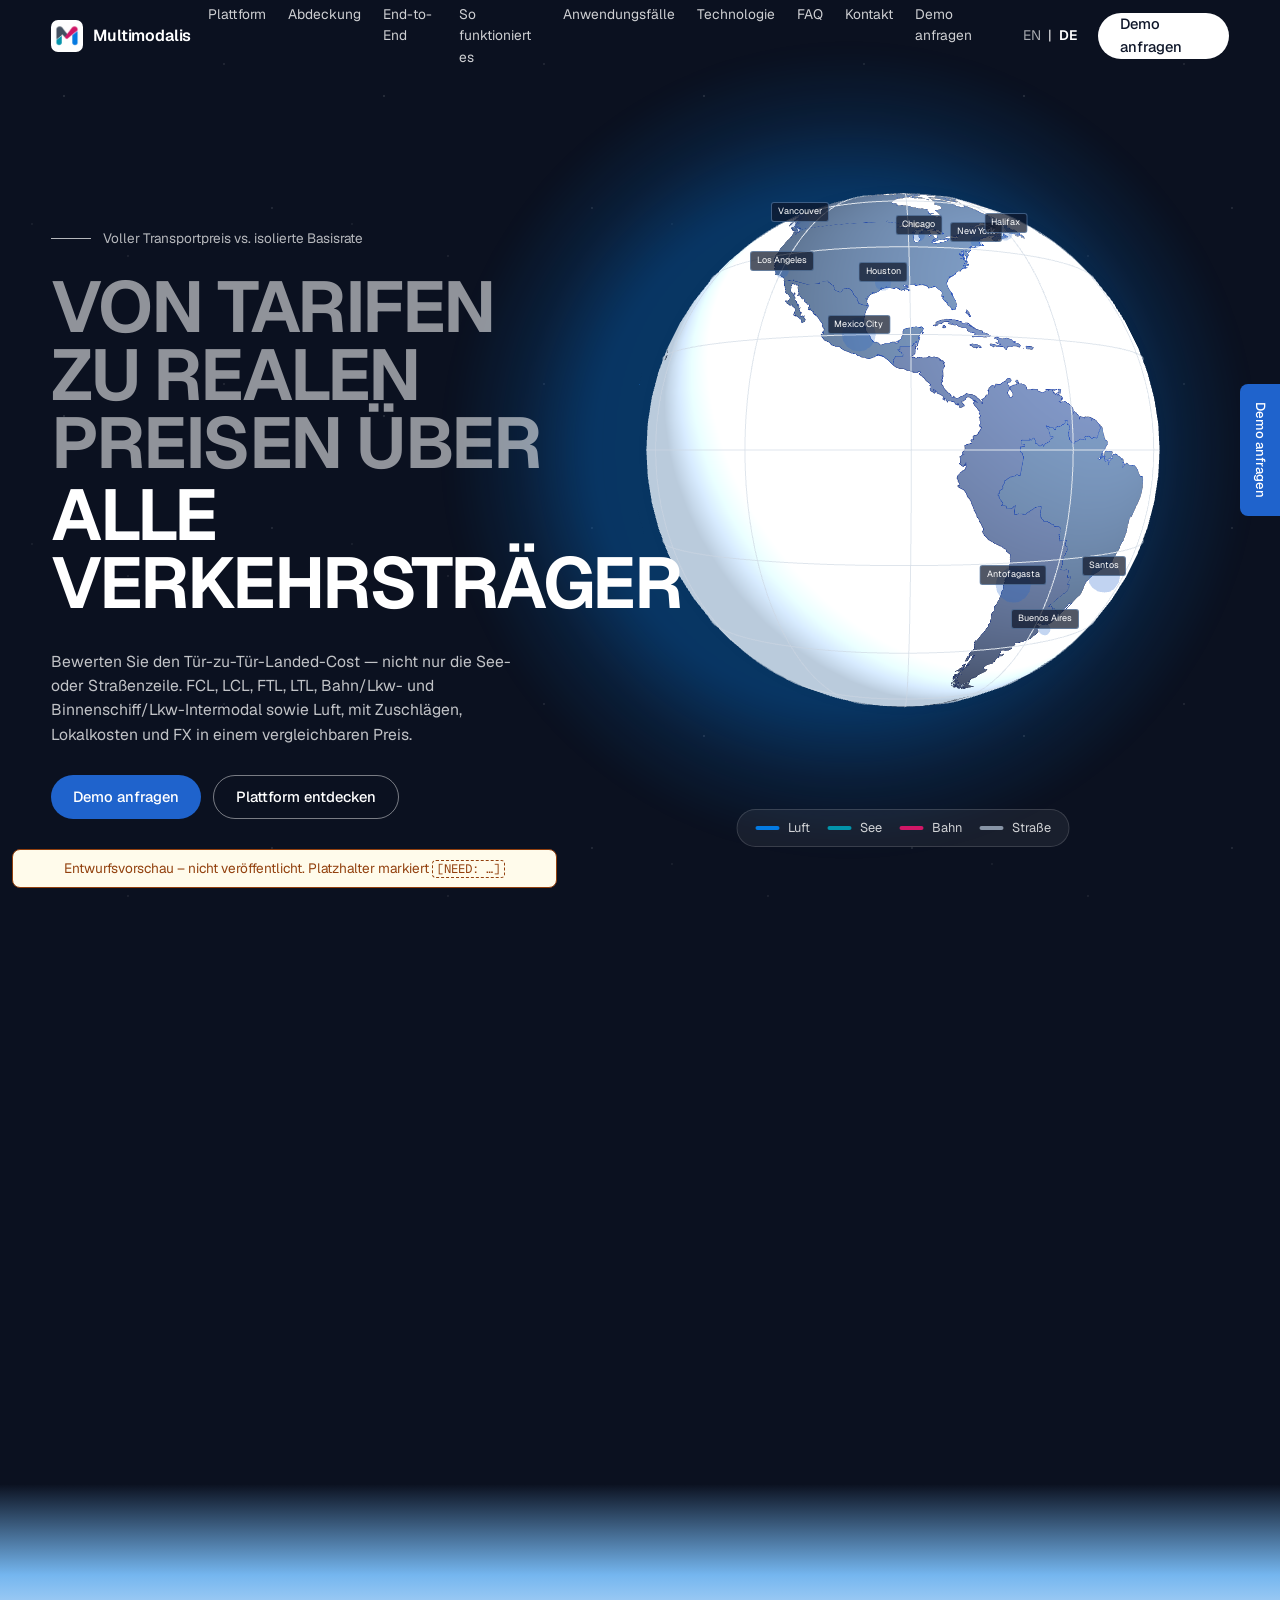
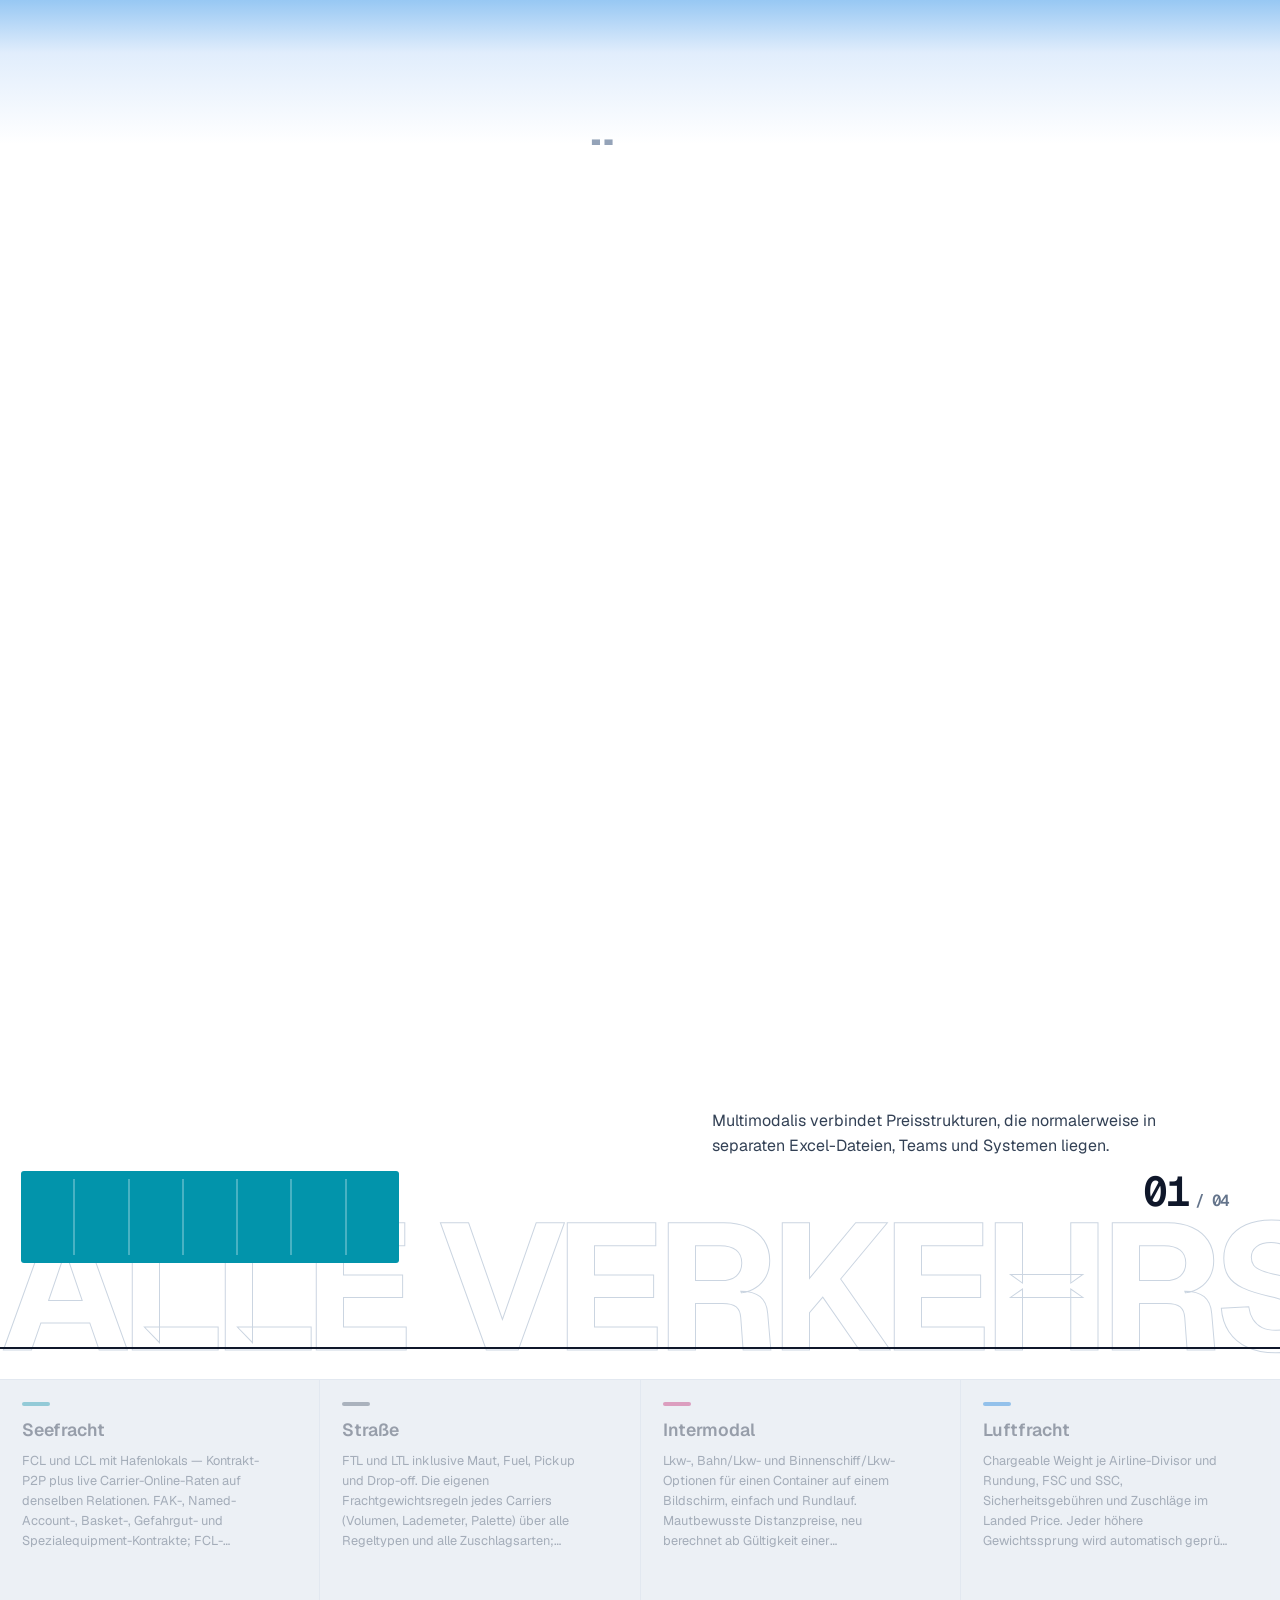
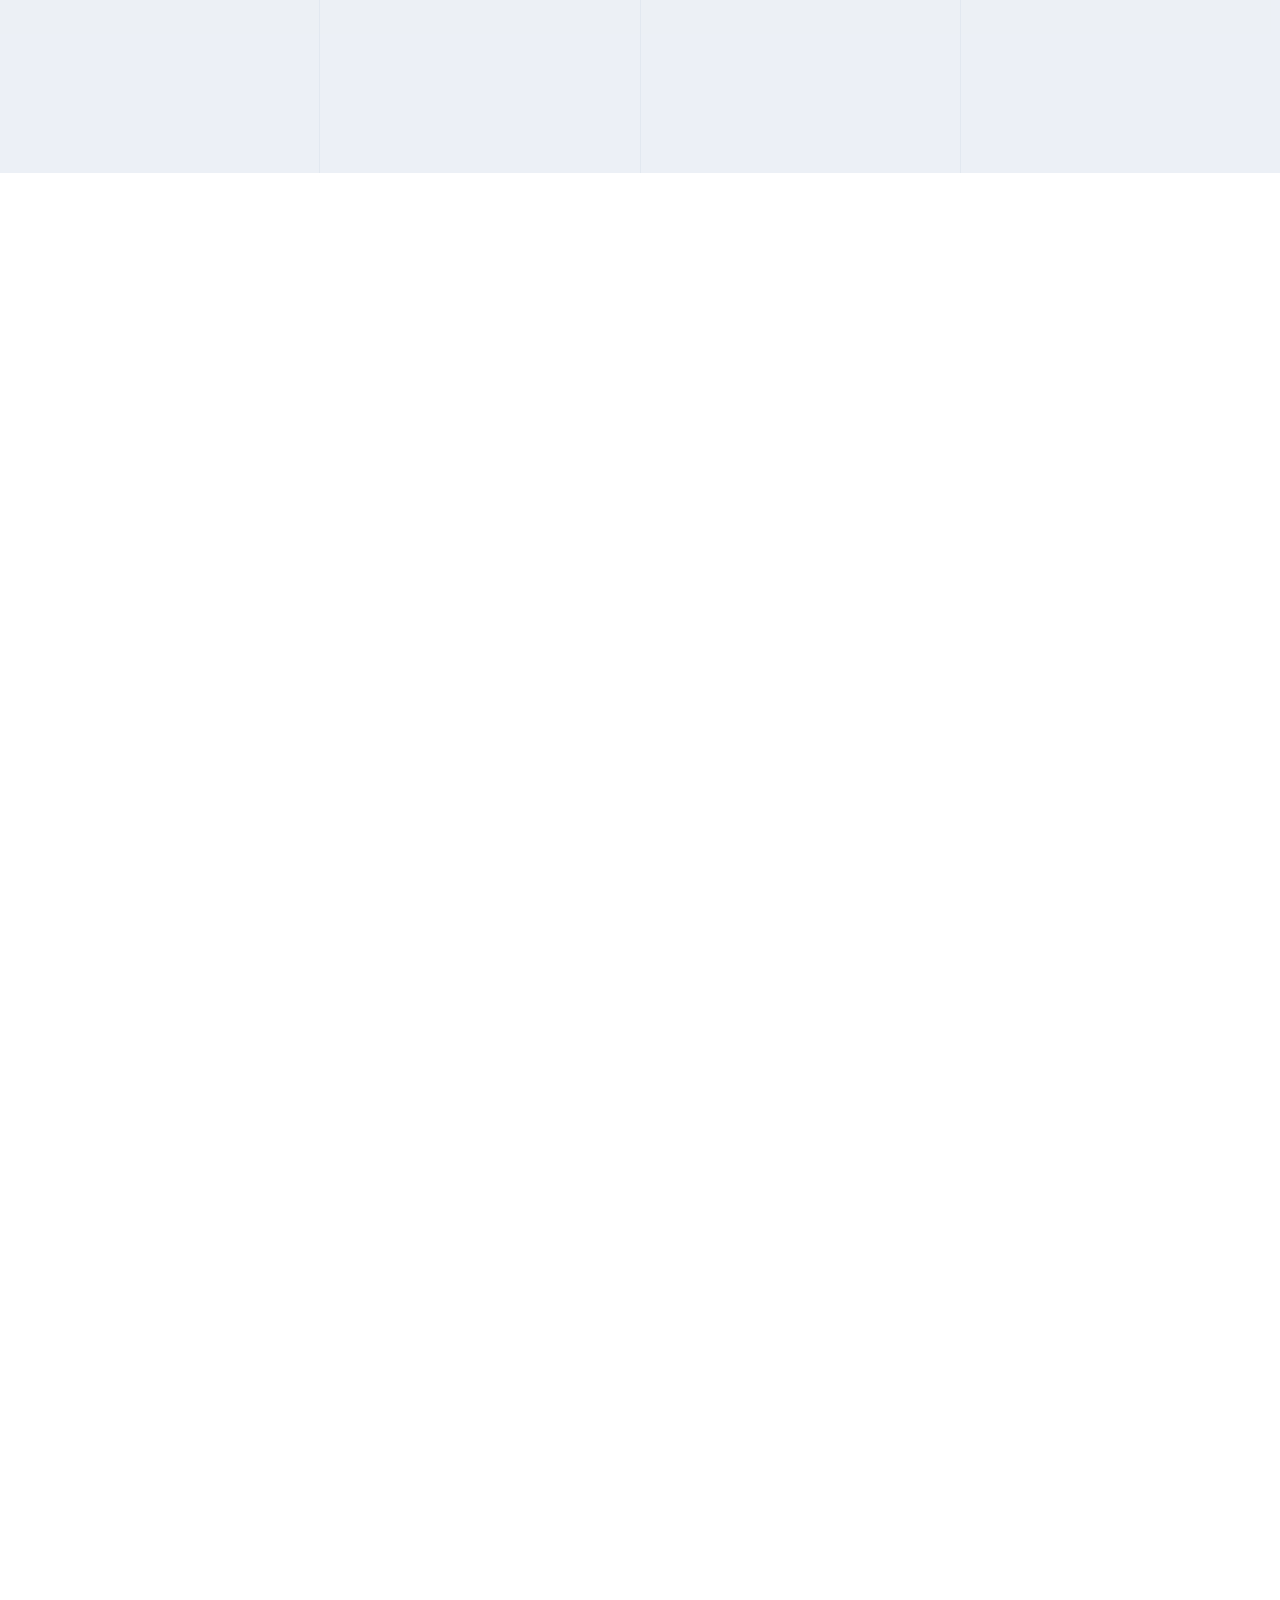
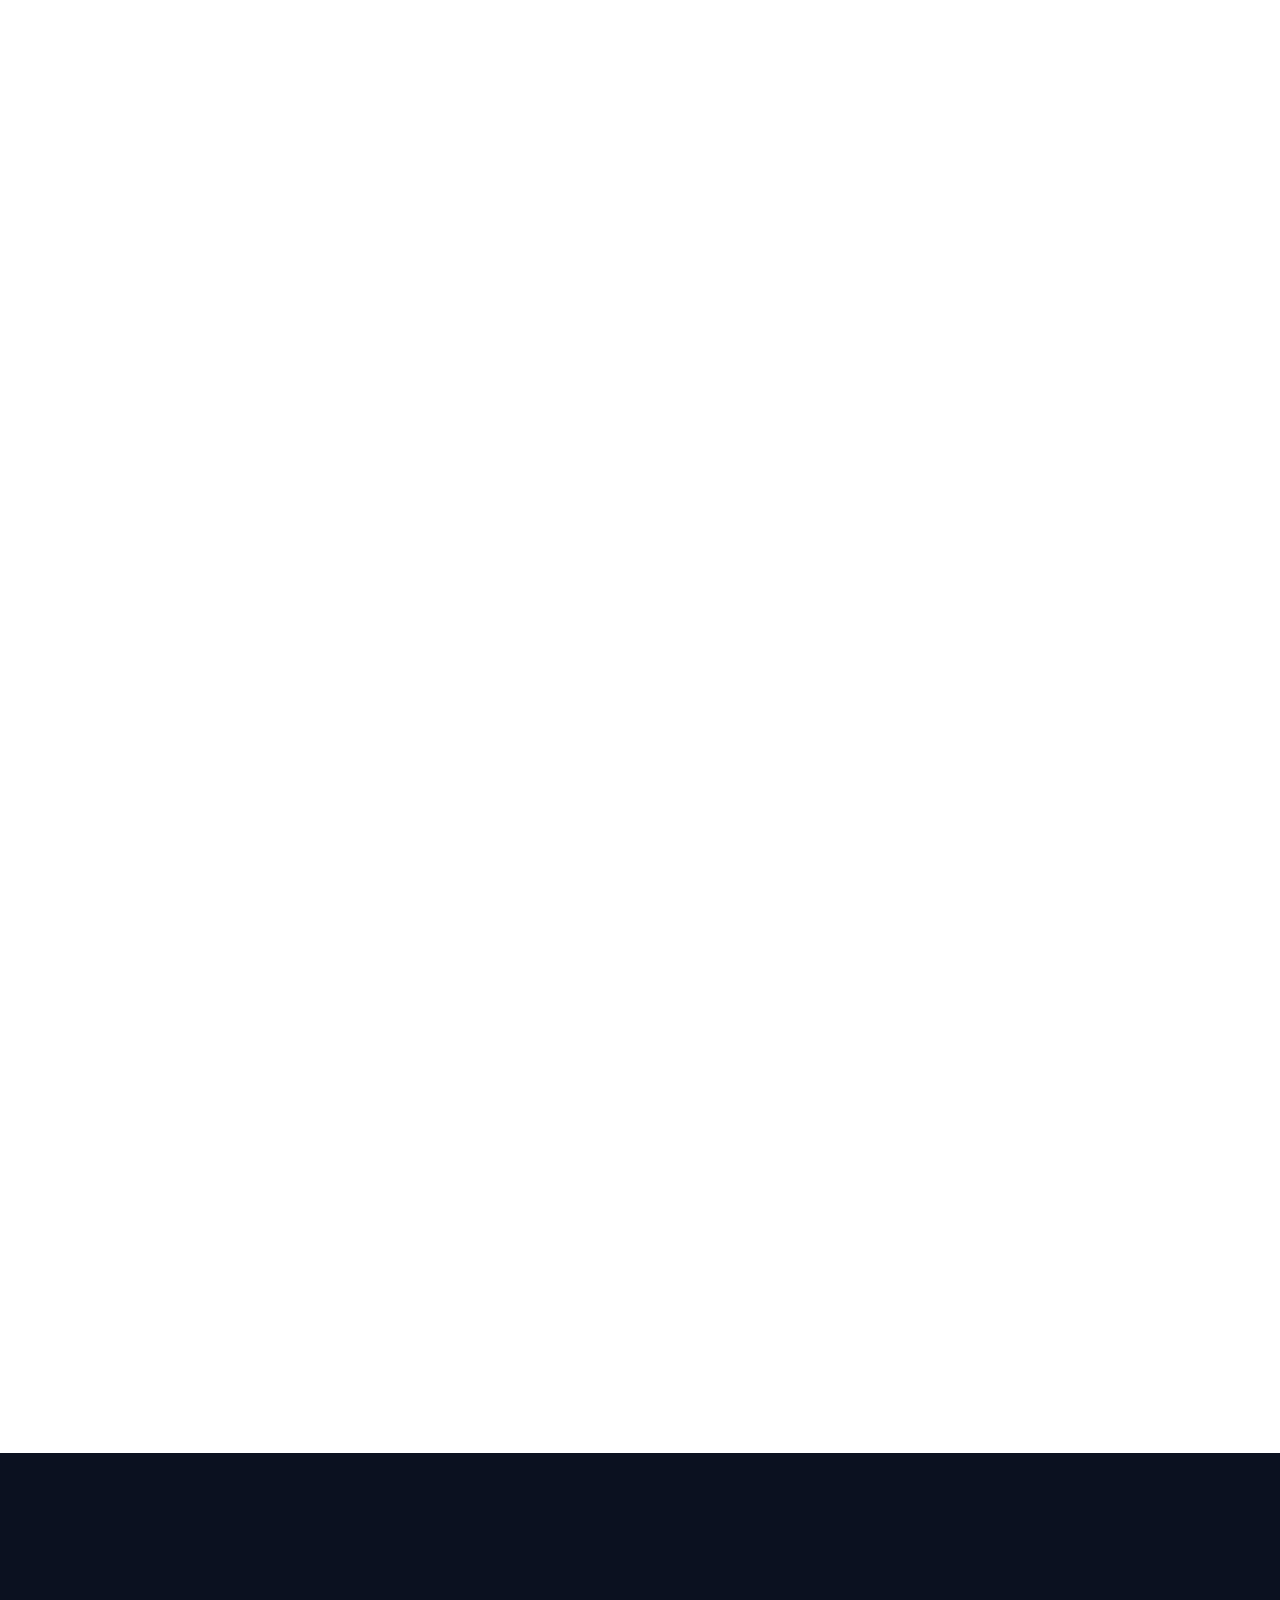
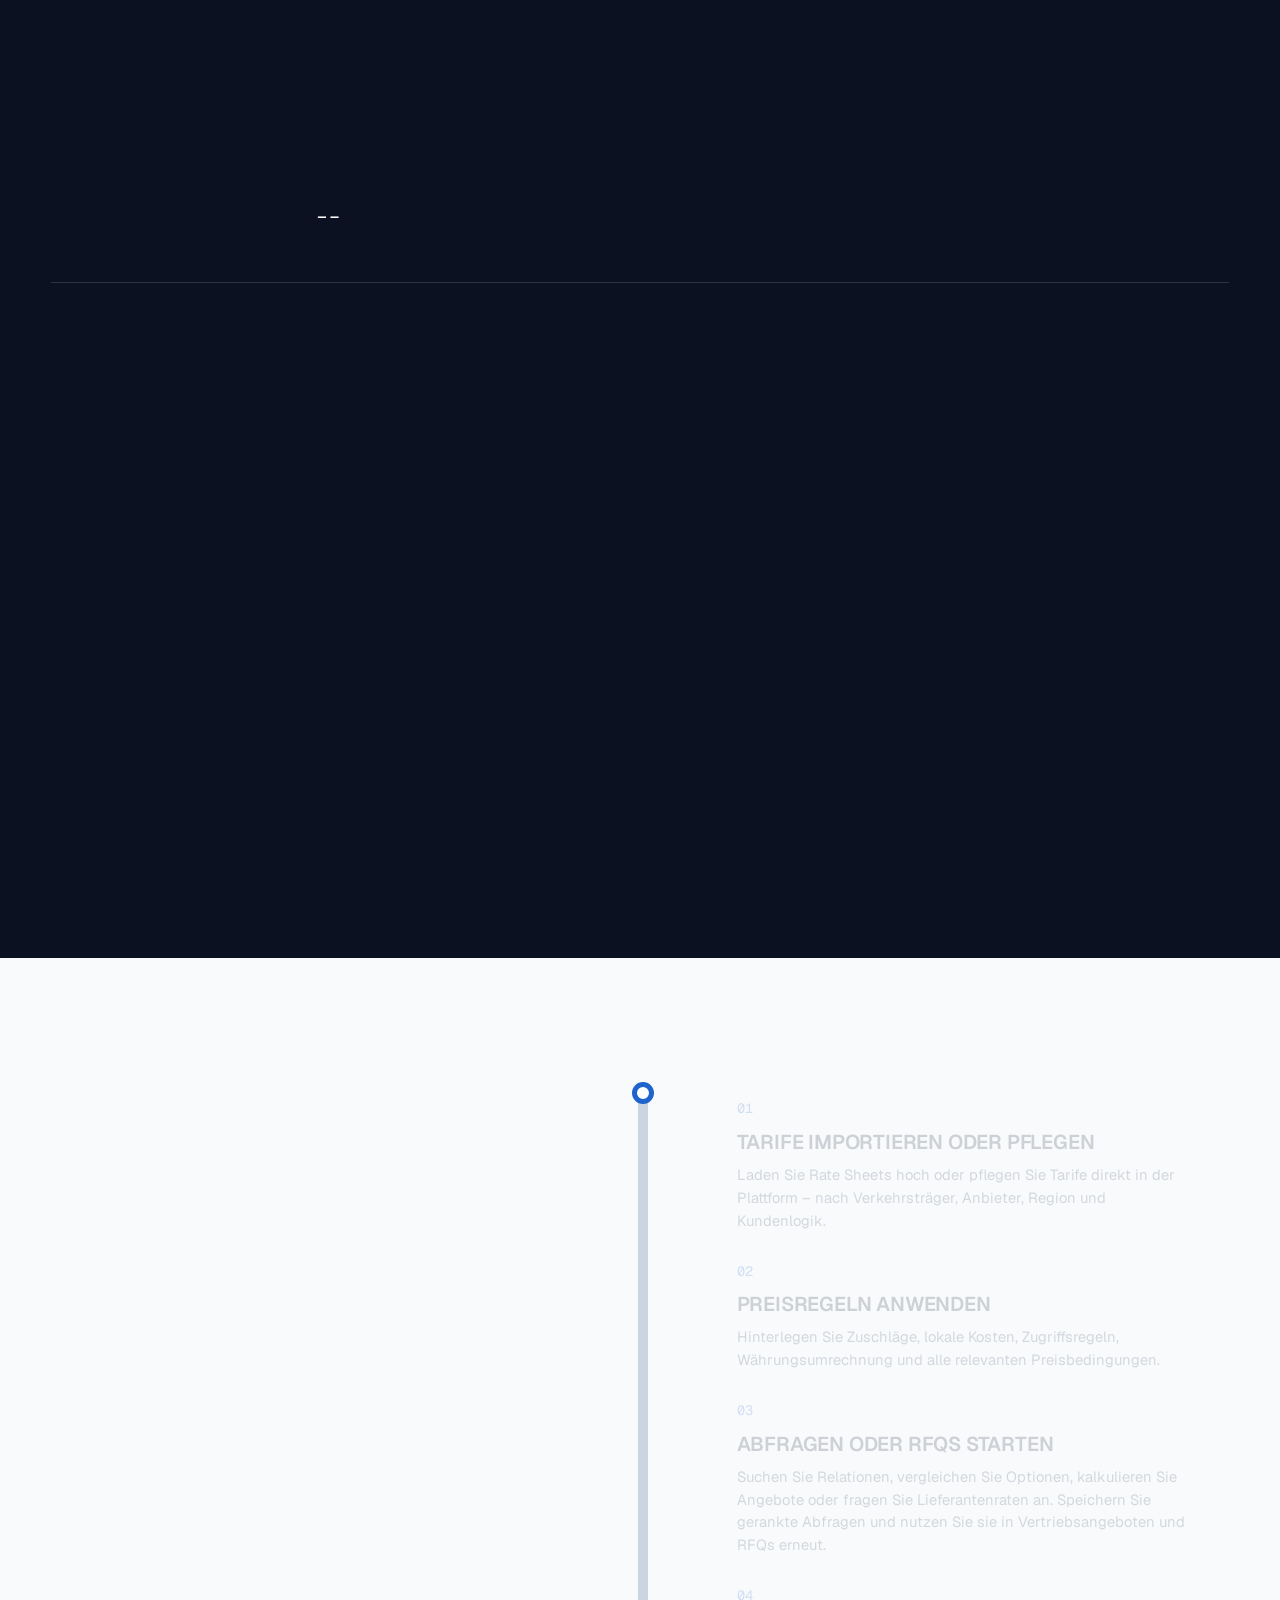
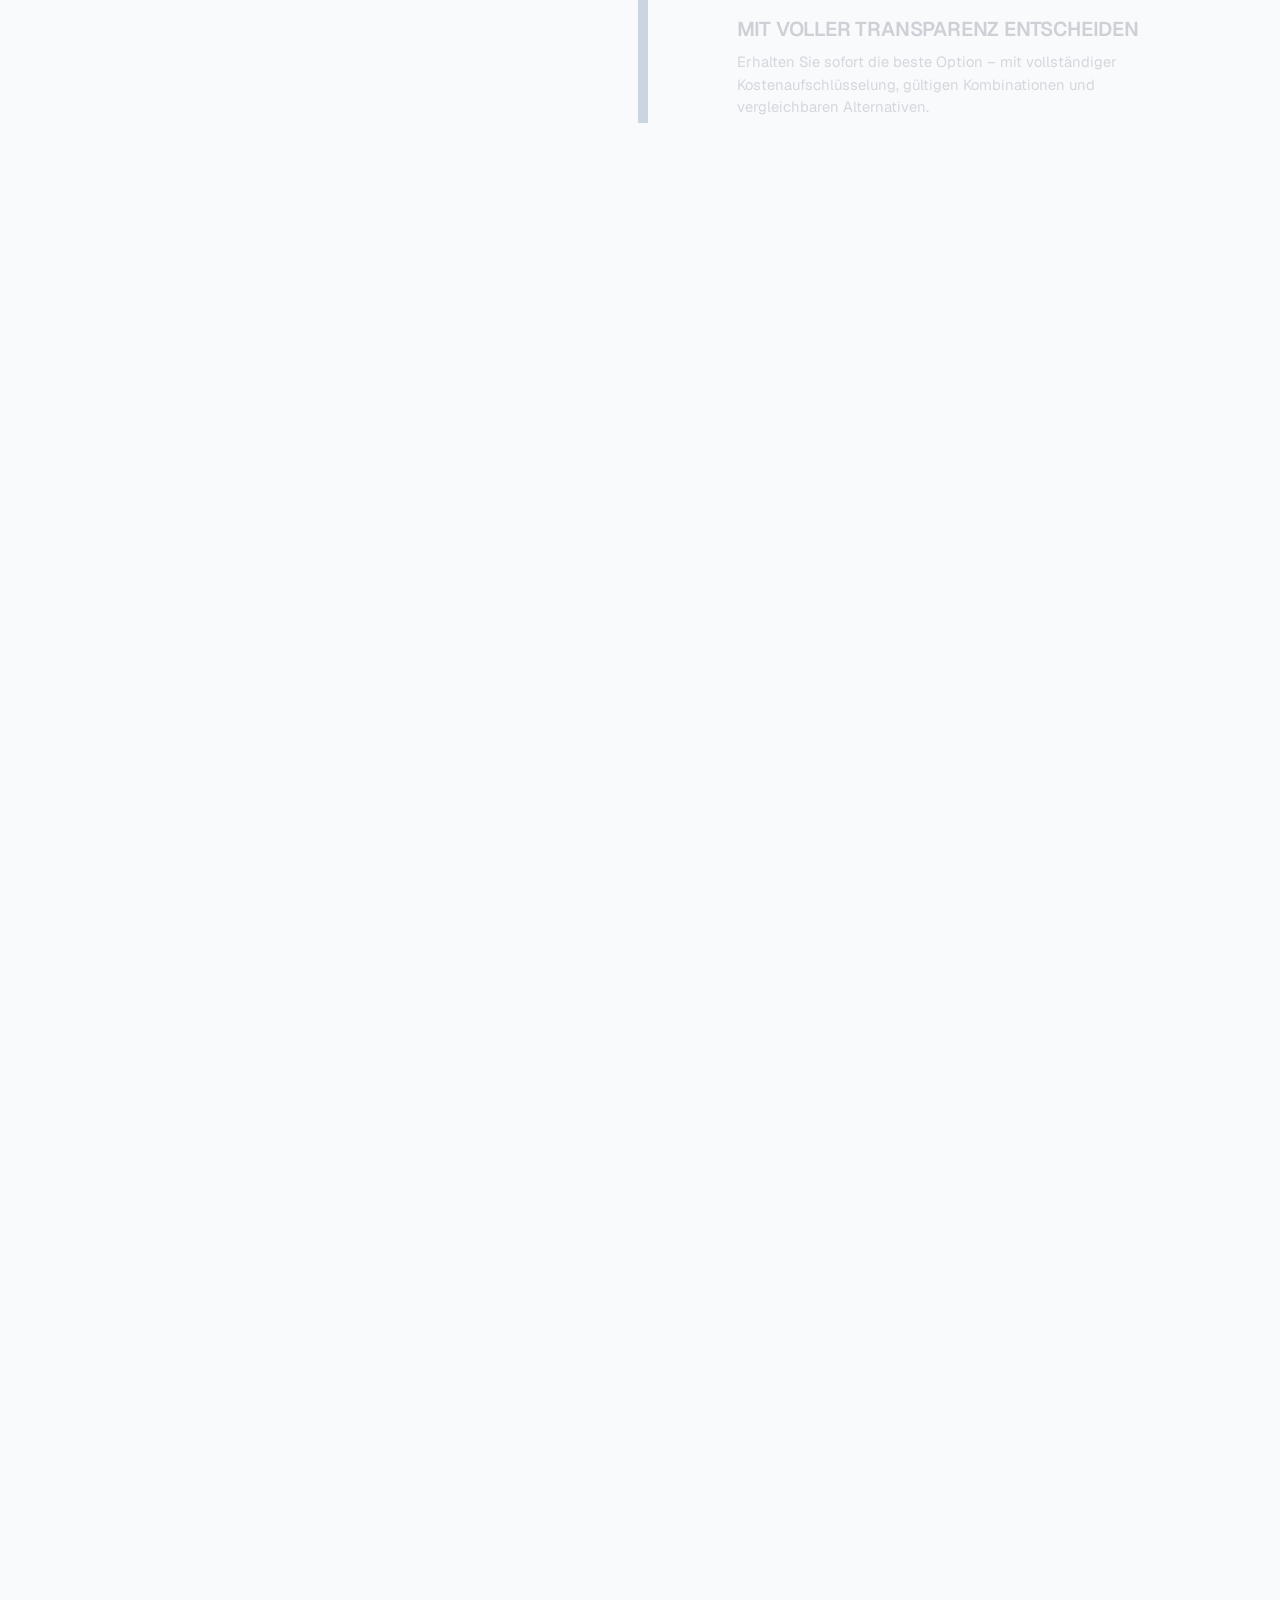
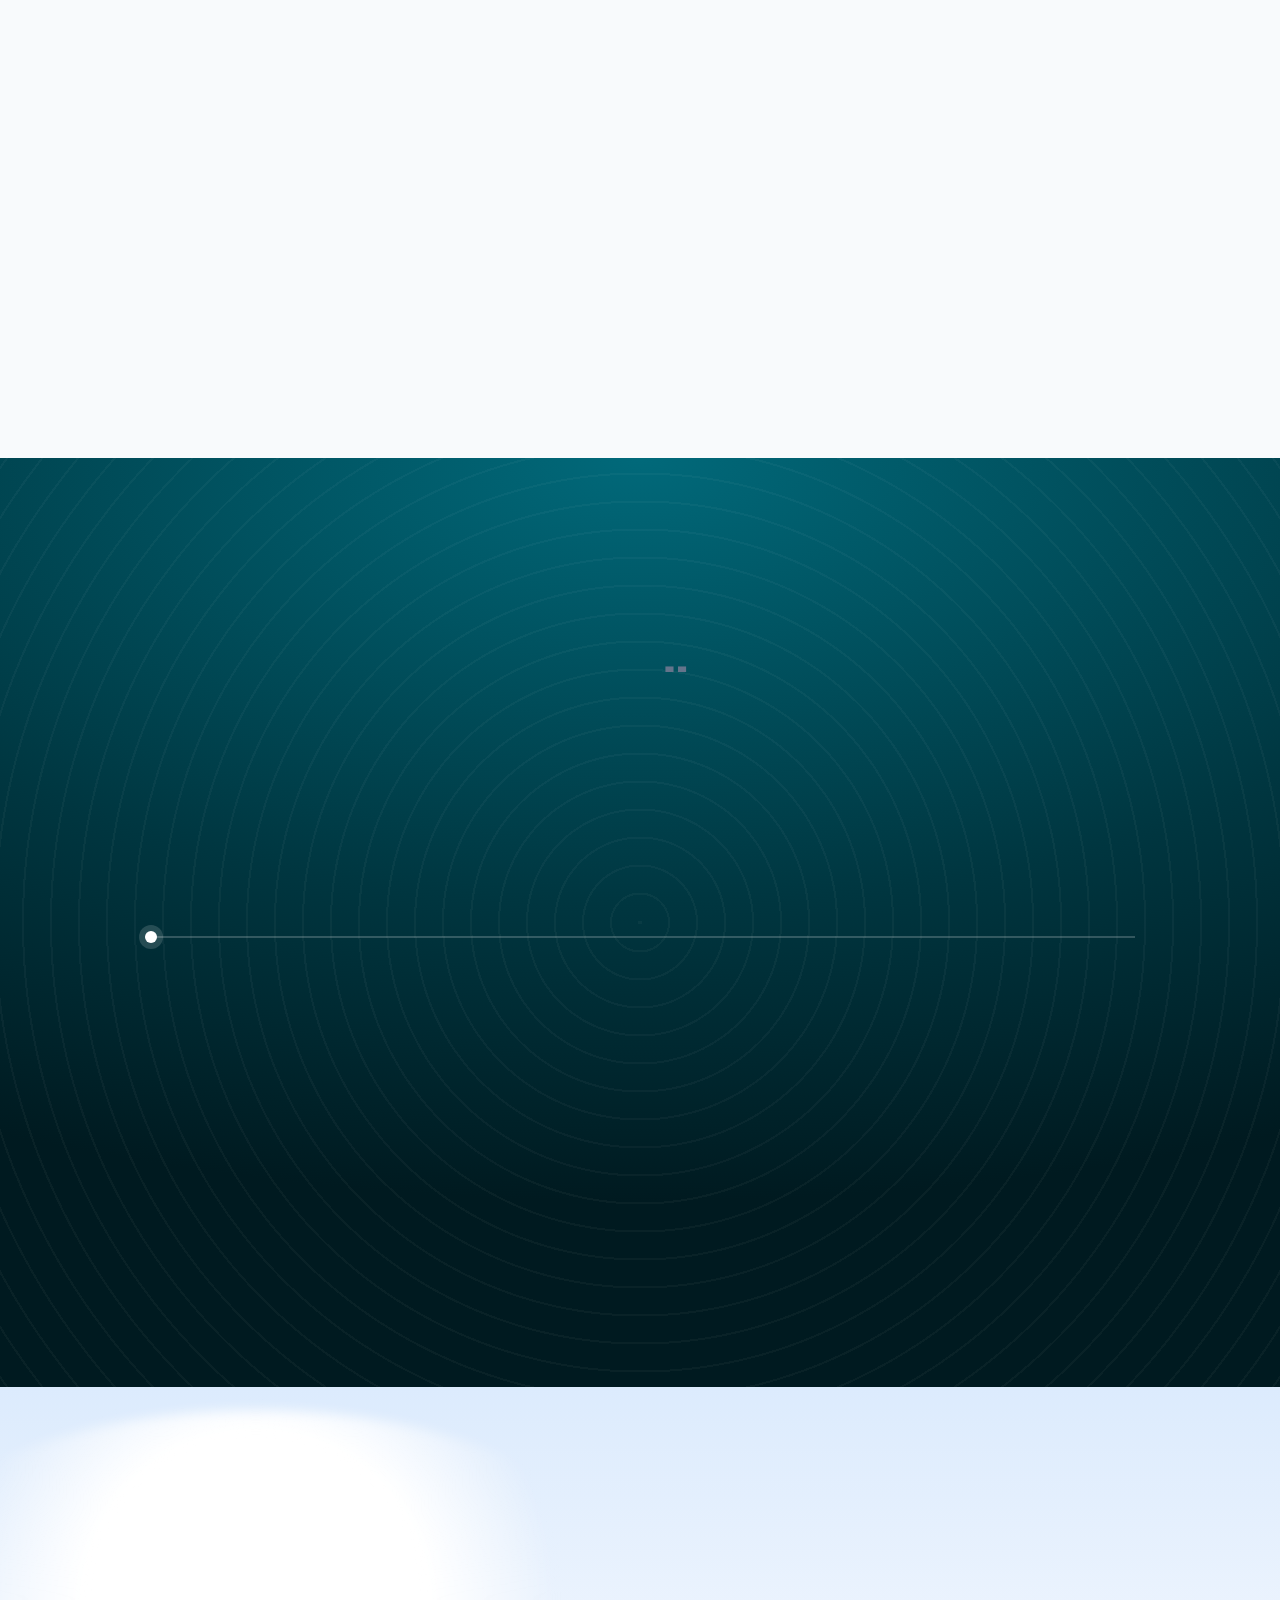
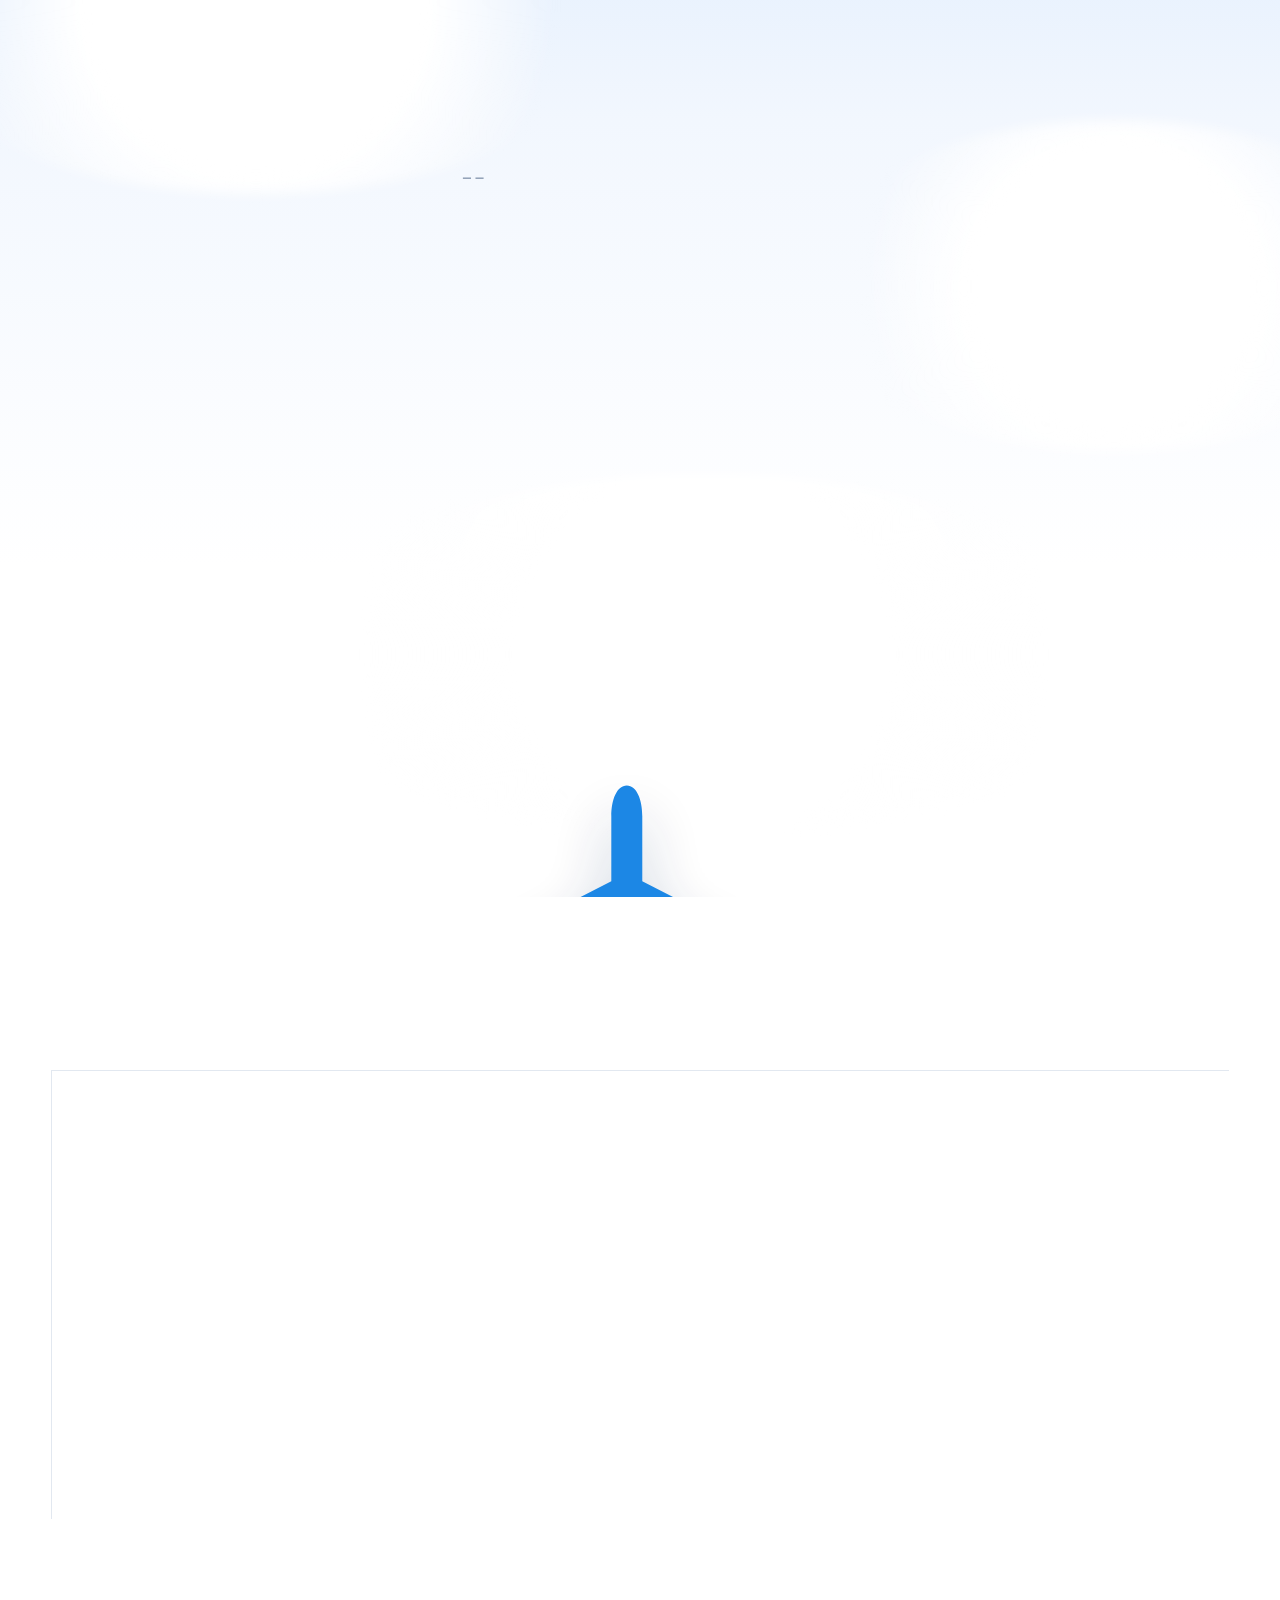
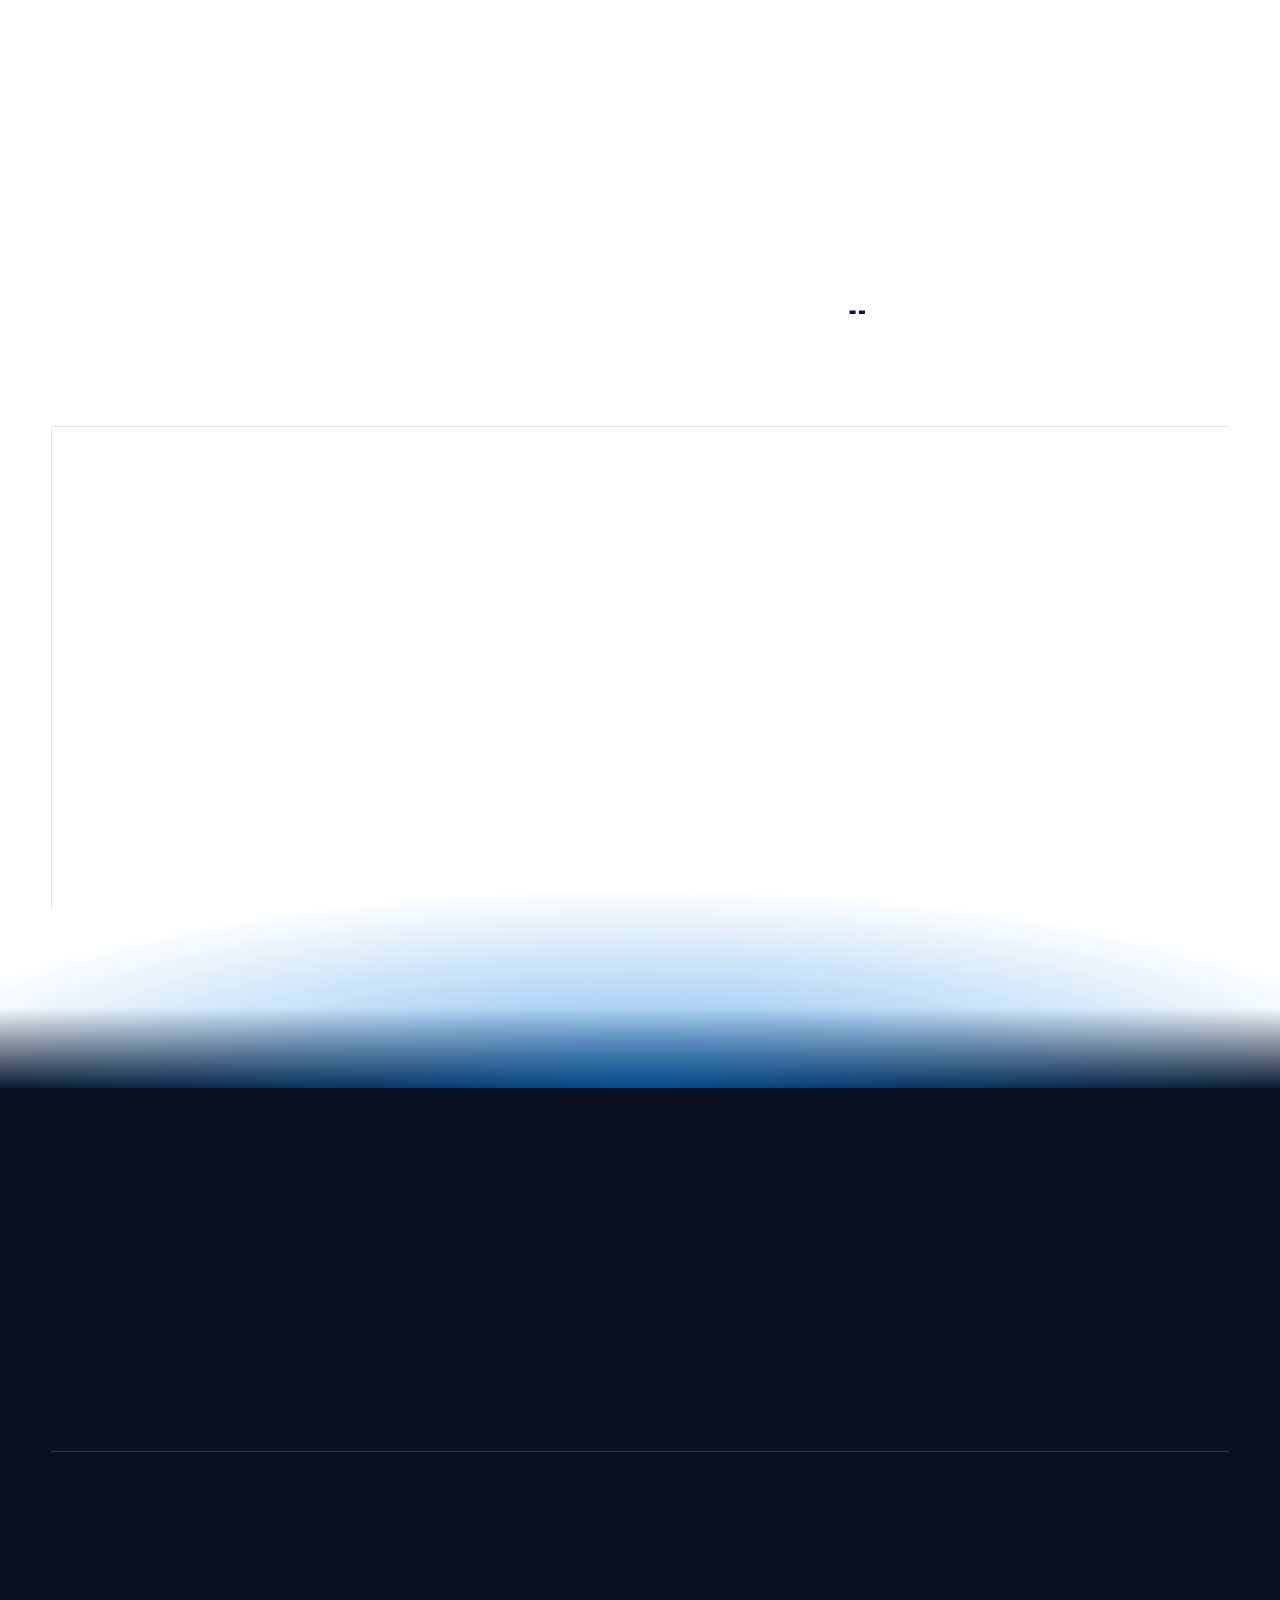
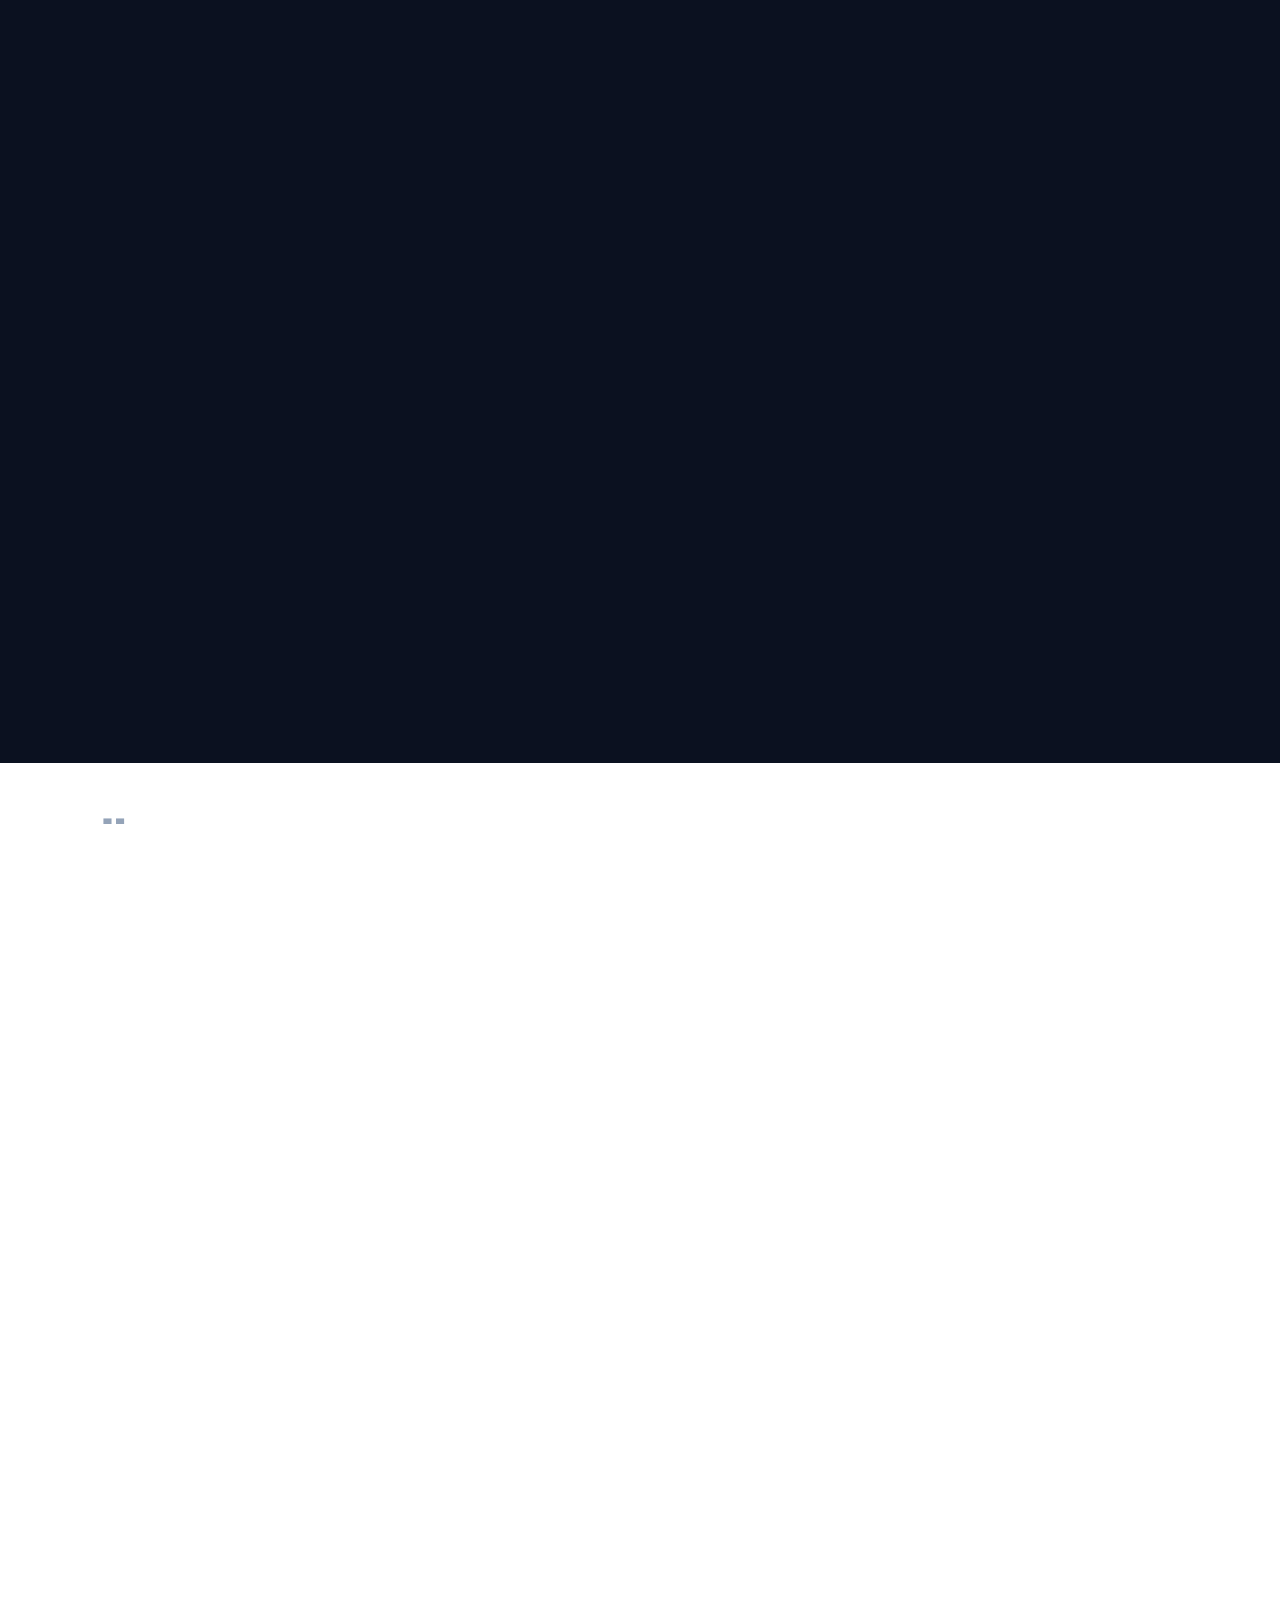
==== commit 5b143522: "Remove cursor-follow hover images from technology list (Saad, 2026-10-14)" ====
--- a/site/de/index.html
+++ b/site/de/index.html
@@ -133,10 +133,9 @@
 <section class="s-list" id="technology">
 <div class="wrap">
 <div class="list-head"><h2 class="tt display-2 on-dark"><span class="ln"><span class="mut">Enterprise-ready für</span></span> <span class="ln"><span>operatives Pricing</span></span></h2><p class="rv">Enterprise-ready: Legal, Compliance und Sicherheit auf Ihrem isolierten Tenant — mit RBAC und OAuth / SAML / Enterprise-SSO, damit Abteilungen Raten teilen, ohne das ganze Unternehmen zu öffnen.</p></div>
-<ul class="rows"><li class="row rv" data-img="../assets/img/multimodalis-ocean.webp"><span class="row-meta mono">01</span><h3>Webbasierte Anwendung</h3><p>Keine lokale Installation. Zugriff auf Pricing-Workflows sicher über den Browser.</p><span class="row-arrow"><svg aria-hidden="true" viewBox="0 0 24 24" width="16" height="16" fill="none" stroke="currentColor" stroke-width="1.6"><path d="M5 12h14m-5-5 5 5-5 5" stroke-linecap="round" stroke-linejoin="round"/></svg></span></li><li class="row rv" data-img="../assets/img/multimodalis-road.webp"><span class="row-meta mono">02</span><h3>Quote-API, TMS/ERP &amp; Import</h3><p>Importieren Sie Tarifdaten im Maßstab und stellen Sie eine intermodale Quote-API bereit, damit TMS und ERP Landed Prices anfragen können — nicht nur Import.</p><span class="row-arrow"><svg aria-hidden="true" viewBox="0 0 24 24" width="16" height="16" fill="none" stroke="currentColor" stroke-width="1.6"><path d="M5 12h14m-5-5 5 5-5 5" stroke-linecap="round" stroke-linejoin="round"/></svg></span></li><li class="row rv" data-img="../assets/img/multimodalis-rail-barge.webp"><span class="row-meta mono">03</span><h3>Rollenbasierte Zugriffssteuerung</h3><p>Enterprise-RBAC: definieren Sie, wer Raten und Zuschläge sehen, pflegen, freigeben oder anfragen darf — nach Team und Rolle.</p><span class="row-arrow"><svg aria-hidden="true" viewBox="0 0 24 24" width="16" height="16" fill="none" stroke="currentColor" stroke-width="1.6"><path d="M5 12h14m-5-5 5 5-5 5" stroke-linecap="round" stroke-linejoin="round"/></svg></span></li><li class="row rv" data-img="../assets/img/multimodalis-air.webp"><span class="row-meta mono">04</span><h3>OAuth, SAML &amp; Enterprise-SSO</h3><p>Anmeldung über Ihren Identity Provider. Abteilungen erreichen denselben Tenant über OAuth, SAML oder Enterprise-SSO.</p><span class="row-arrow"><svg aria-hidden="true" viewBox="0 0 24 24" width="16" height="16" fill="none" stroke="currentColor" stroke-width="1.6"><path d="M5 12h14m-5-5 5 5-5 5" stroke-linecap="round" stroke-linejoin="round"/></svg></span></li><li class="row rv" data-img="../assets/img/multimodalis-ocean.webp"><span class="row-meta mono">05</span><h3>Dedizierte Instanz &amp; 2FA</h3><p>Jeder Kunde betreibt eine eigene Instanz mit eigenen Datenbanken und Zugangsdaten. Pflicht-Zwei-Faktor-Login, Login-Sperre und Rechte pro Seite. Die Server stehen sicher in Deutschland.</p><span class="row-arrow"><svg aria-hidden="true" viewBox="0 0 24 24" width="16" height="16" fill="none" stroke="currentColor" stroke-width="1.6"><path d="M5 12h14m-5-5 5 5-5 5" stroke-linecap="round" stroke-linejoin="round"/></svg></span></li><li class="row rv" data-img="../assets/img/multimodalis-road.webp"><span class="row-meta mono">06</span><h3>Integrationen</h3><p>Routing und Maut, Rheinpegel, Carrier-Fahrpläne und -Quotes, Flugpläne und KI-Anfrageanalyse — dazu CSV-Import, Excel-Export und APIs für Ihre eigenen Systeme.</p><span class="row-arrow"><svg aria-hidden="true" viewBox="0 0 24 24" width="16" height="16" fill="none" stroke="currentColor" stroke-width="1.6"><path d="M5 12h14m-5-5 5 5-5 5" stroke-linecap="round" stroke-linejoin="round"/></svg></span></li></ul>
+<ul class="rows"><li class="row rv"><span class="row-meta mono">01</span><h3>Webbasierte Anwendung</h3><p>Keine lokale Installation. Zugriff auf Pricing-Workflows sicher über den Browser.</p><span class="row-arrow"><svg aria-hidden="true" viewBox="0 0 24 24" width="16" height="16" fill="none" stroke="currentColor" stroke-width="1.6"><path d="M5 12h14m-5-5 5 5-5 5" stroke-linecap="round" stroke-linejoin="round"/></svg></span></li><li class="row rv"><span class="row-meta mono">02</span><h3>Quote-API, TMS/ERP &amp; Import</h3><p>Importieren Sie Tarifdaten im Maßstab und stellen Sie eine intermodale Quote-API bereit, damit TMS und ERP Landed Prices anfragen können — nicht nur Import.</p><span class="row-arrow"><svg aria-hidden="true" viewBox="0 0 24 24" width="16" height="16" fill="none" stroke="currentColor" stroke-width="1.6"><path d="M5 12h14m-5-5 5 5-5 5" stroke-linecap="round" stroke-linejoin="round"/></svg></span></li><li class="row rv"><span class="row-meta mono">03</span><h3>Rollenbasierte Zugriffssteuerung</h3><p>Enterprise-RBAC: definieren Sie, wer Raten und Zuschläge sehen, pflegen, freigeben oder anfragen darf — nach Team und Rolle.</p><span class="row-arrow"><svg aria-hidden="true" viewBox="0 0 24 24" width="16" height="16" fill="none" stroke="currentColor" stroke-width="1.6"><path d="M5 12h14m-5-5 5 5-5 5" stroke-linecap="round" stroke-linejoin="round"/></svg></span></li><li class="row rv"><span class="row-meta mono">04</span><h3>OAuth, SAML &amp; Enterprise-SSO</h3><p>Anmeldung über Ihren Identity Provider. Abteilungen erreichen denselben Tenant über OAuth, SAML oder Enterprise-SSO.</p><span class="row-arrow"><svg aria-hidden="true" viewBox="0 0 24 24" width="16" height="16" fill="none" stroke="currentColor" stroke-width="1.6"><path d="M5 12h14m-5-5 5 5-5 5" stroke-linecap="round" stroke-linejoin="round"/></svg></span></li><li class="row rv"><span class="row-meta mono">05</span><h3>Dedizierte Instanz &amp; 2FA</h3><p>Jeder Kunde betreibt eine eigene Instanz mit eigenen Datenbanken und Zugangsdaten. Pflicht-Zwei-Faktor-Login, Login-Sperre und Rechte pro Seite. Die Server stehen sicher in Deutschland.</p><span class="row-arrow"><svg aria-hidden="true" viewBox="0 0 24 24" width="16" height="16" fill="none" stroke="currentColor" stroke-width="1.6"><path d="M5 12h14m-5-5 5 5-5 5" stroke-linecap="round" stroke-linejoin="round"/></svg></span></li><li class="row rv"><span class="row-meta mono">06</span><h3>Integrationen</h3><p>Routing und Maut, Rheinpegel, Carrier-Fahrpläne und -Quotes, Flugpläne und KI-Anfrageanalyse — dazu CSV-Import, Excel-Export und APIs für Ihre eigenen Systeme.</p><span class="row-arrow"><svg aria-hidden="true" viewBox="0 0 24 24" width="16" height="16" fill="none" stroke="currentColor" stroke-width="1.6"><path d="M5 12h14m-5-5 5 5-5 5" stroke-linecap="round" stroke-linejoin="round"/></svg></span></li></ul>
 <div class="list-bar"><div class="rv"><span class="mono">Legal</span><span>DSGVO-orientiert · Server in Deutschland</span></div><div class="rv"><span class="mono">Compliance</span><span>Sicherheits-Frameworks</span></div><div class="rv"><span class="mono">RBAC</span><span>Enterprise-Rollenrechte</span></div><div class="rv"><span class="mono">SSO</span><span>OAuth · SAML · Enterprise SSO</span></div></div>
 </div>
-<div class="row-float" aria-hidden="true"><img alt="" src="../assets/img/multimodalis-ocean.webp" width="320" height="200" loading="lazy"></div>
 </section>
 <section class="s-faq" id="faq">
 <div class="wrap faq-grid">
--- a/site/assets/css/uc.css
+++ b/site/assets/css/uc.css
@@ -306,11 +306,7 @@
 .list-bar { display: grid; grid-template-columns: repeat(4, 1fr); gap: 24px; margin-top: 56px; }
 .list-bar div { display: flex; flex-direction: column; gap: 4px; font-size: .85rem; color: rgba(255,255,255,.6); }
 .list-bar .mono { color: #fff; font-size: 1.05rem; }
-.row-float { position: fixed; left: 0; top: 0; width: 280px; aspect-ratio: 16 / 10; z-index: 30; pointer-events: none; border-radius: 10px; overflow: hidden; opacity: 0; transform: translate3d(var(--fx, 0), var(--fy, 0), 0) scale(.85); transition: opacity .4s var(--e-out), transform .5s var(--e-out); }
-.row-float.on { opacity: 1; transform: translate3d(var(--fx, 0), var(--fy, 0), 0) scale(1); }
-.row-float img { width: 100%; height: 100%; object-fit: cover; }
-@media (max-width: 900px) { .list-head { grid-template-columns: 1fr; } .row { grid-template-columns: 40px 1fr; } .row p { grid-column: 2; } .row-arrow { display: none; } .list-bar { grid-template-columns: 1fr 1fr; } .row-float { display: none; } }
-
+@media (max-width: 900px) { .list-head { grid-template-columns: 1fr; } .row { grid-template-columns: 40px 1fr; } .row p { grid-column: 2; } .row-arrow { display: none; } .list-bar { grid-template-columns: 1fr 1fr; } 
 /* ── 8 FAQ ── */
 .s-faq { background: #fff; padding: clamp(80px, 10vw, 150px) 0; }
 .faq-grid { display: grid; grid-template-columns: 1fr 1.5fr; gap: clamp(40px, 6vw, 100px); }
@@ -384,8 +380,7 @@
   .stat-line, .label-line { transform: none !important; }
   .s-hero { height: auto; } .s-hero-stick { position: relative; }
   .svc-pin { height: auto; } .svc-stick { position: relative; height: auto; }
-  .svc-marquee, .svc-stage, .uc-plane, .chain-dot, .cursor, .curtain, .row-float { display: none !important; }
-  .svc-mode { display: block !important; }
+  .svc-marquee, .svc-stage, .uc-plane, .chain-dot, .cursor, .curtain,   .svc-mode { display: block !important; }
   .why-pin { height: auto; } .why-stick { position: relative; height: auto; padding: 96px 0; } .why-route { display: none; }
   .ft-word span { -webkit-mask-image: none; mask-image: none; }
   .uc-card:nth-child(even) { transform: none !important; }
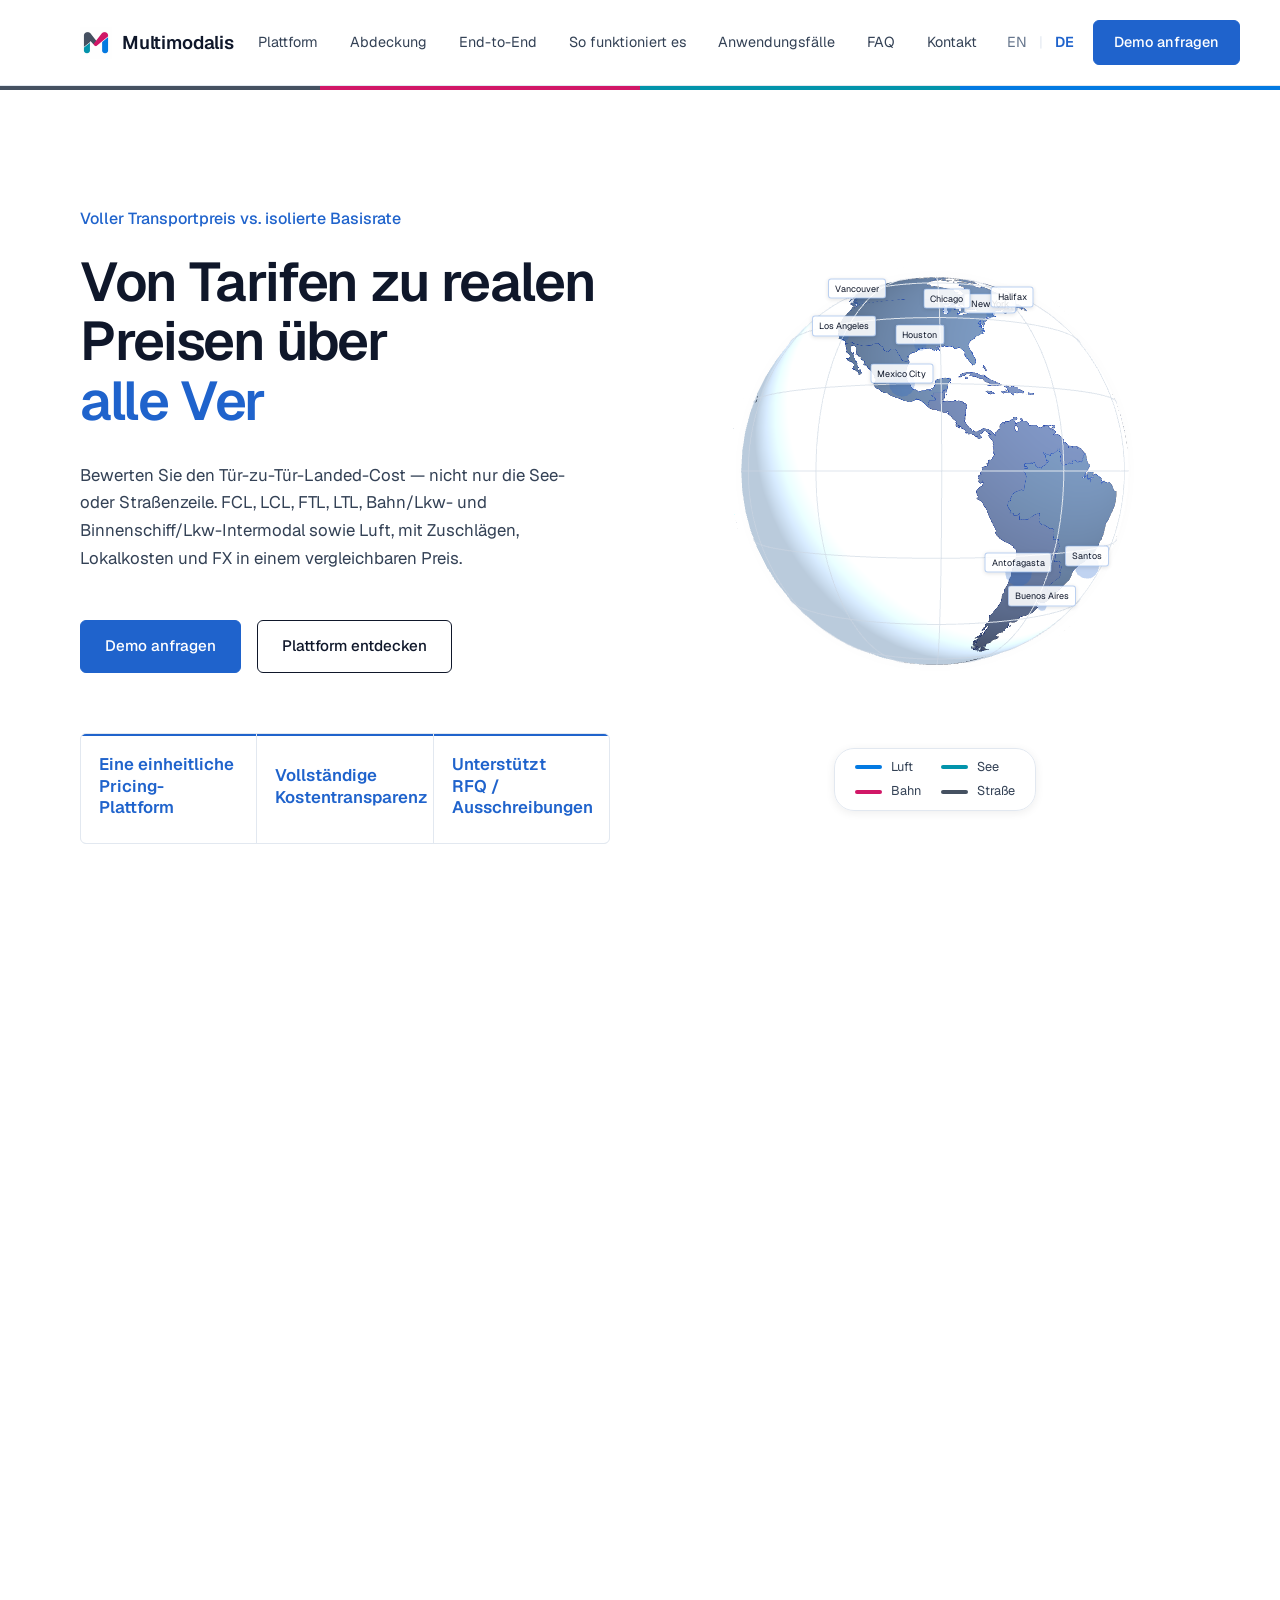
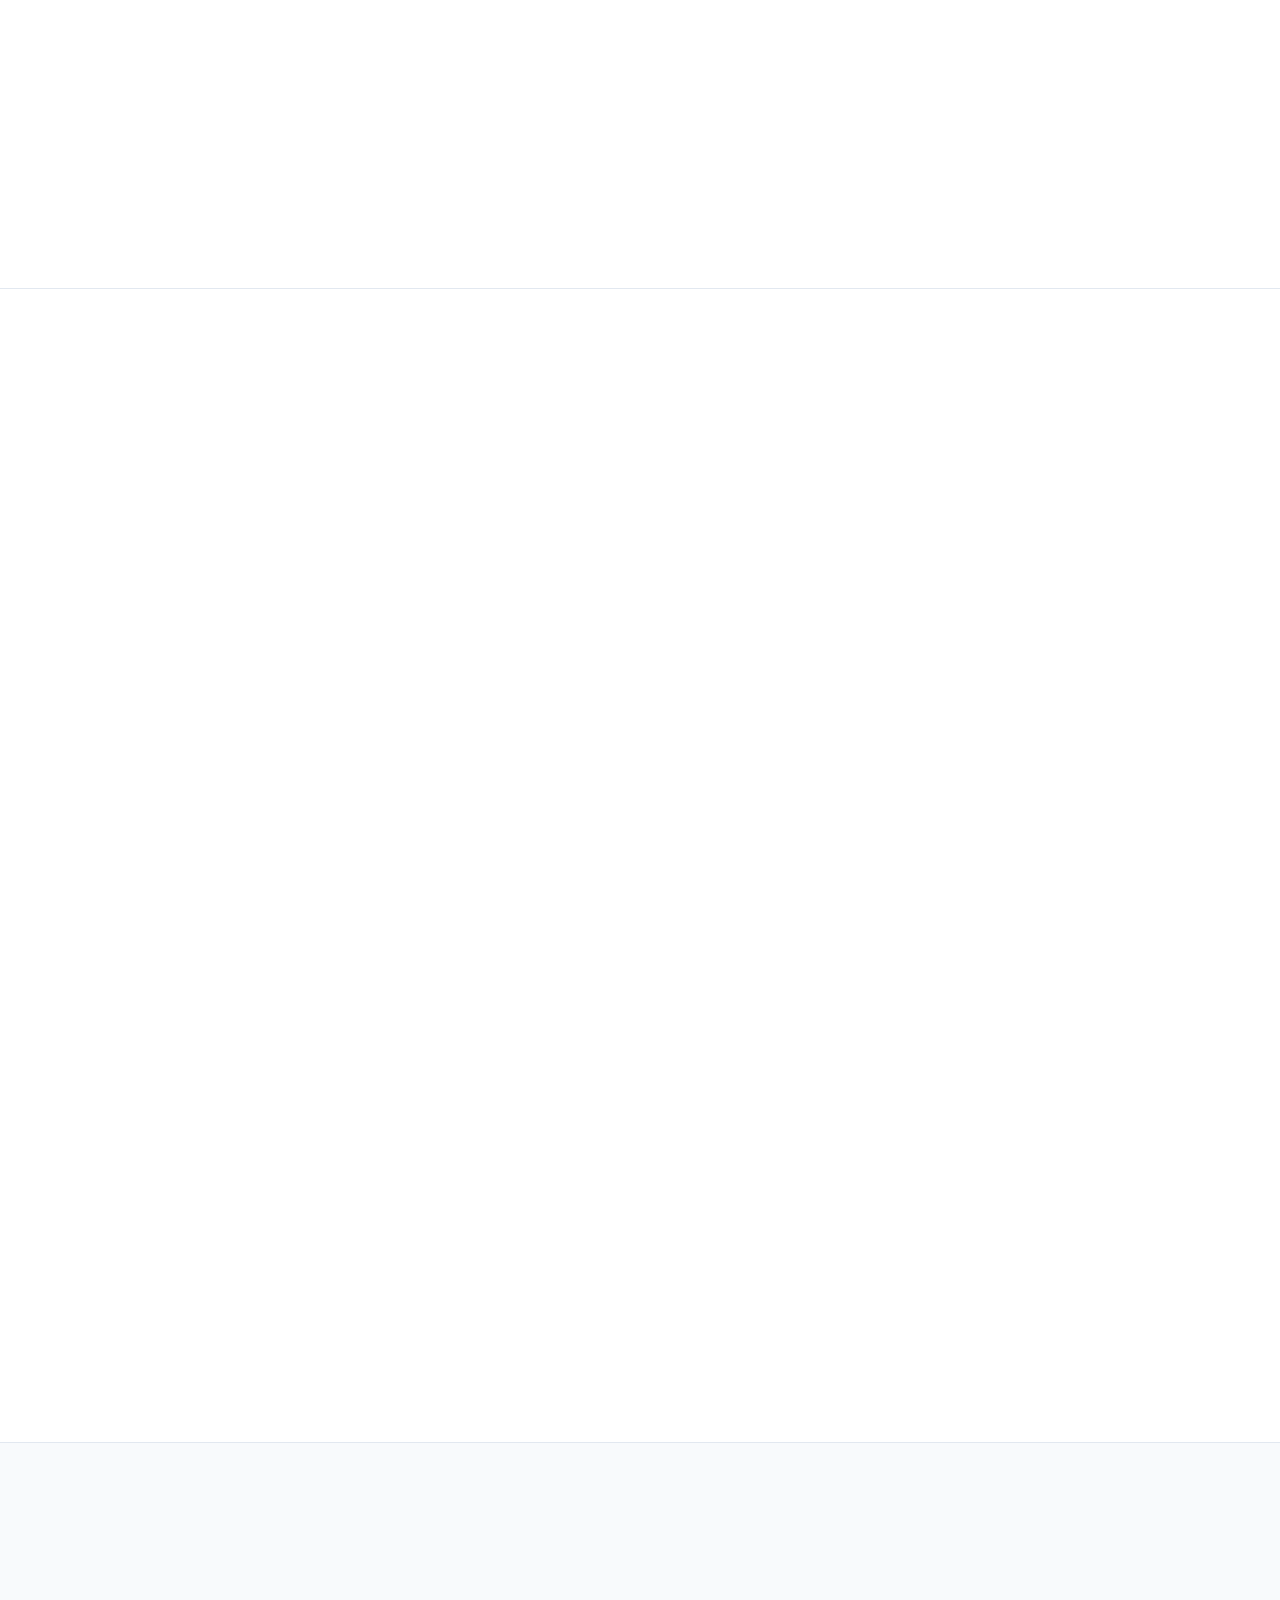
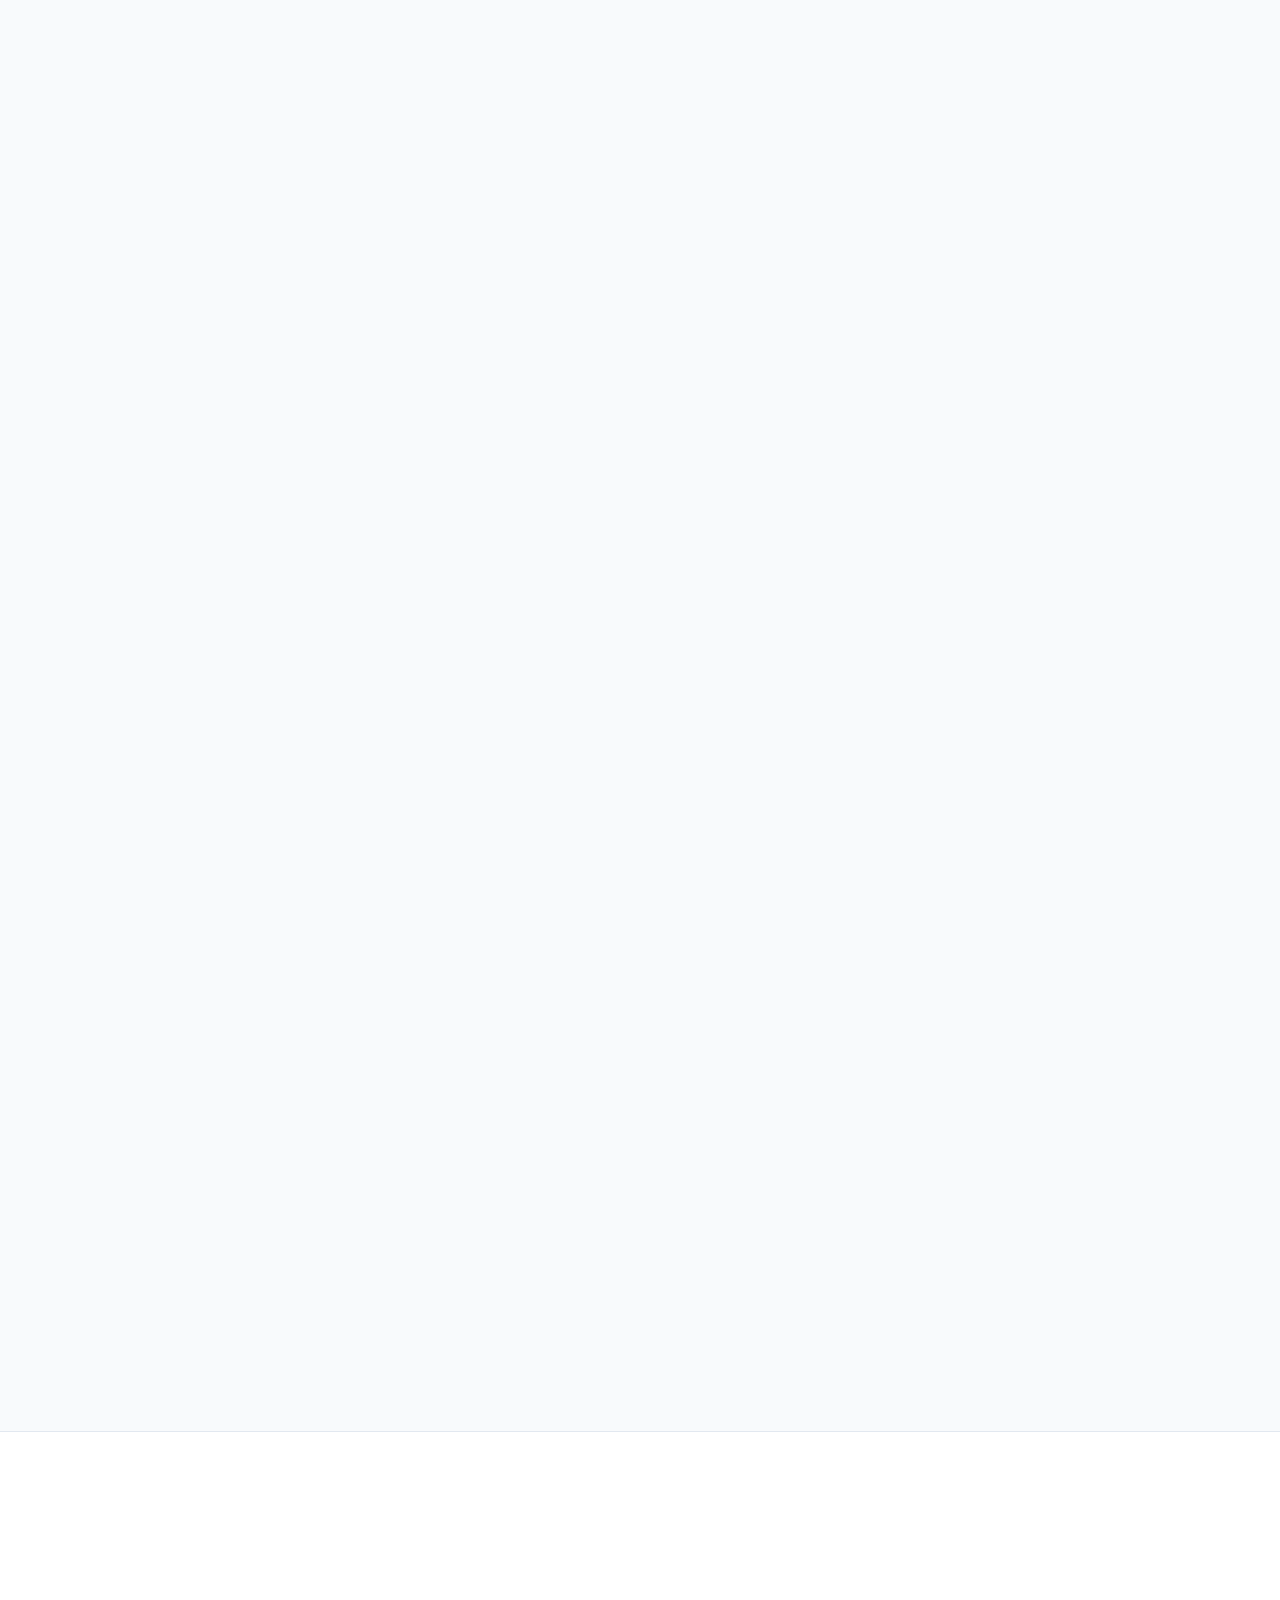
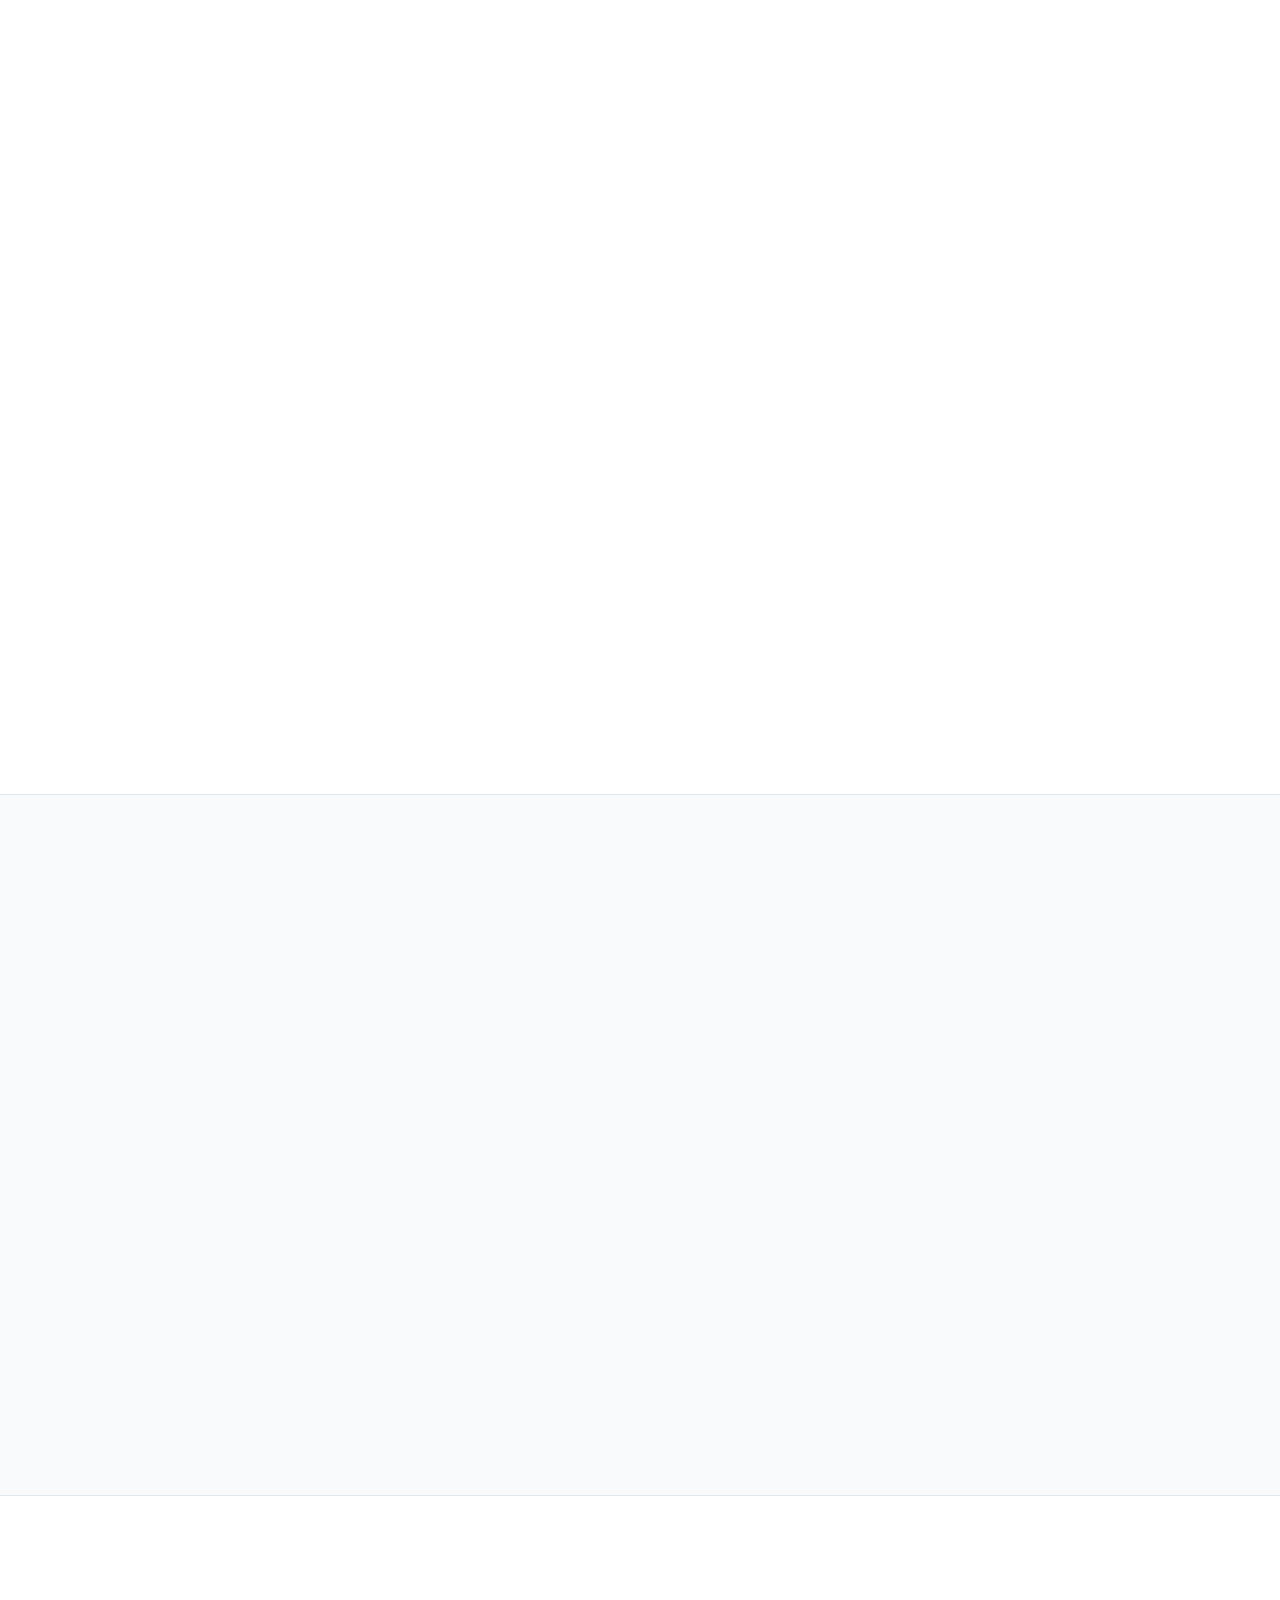
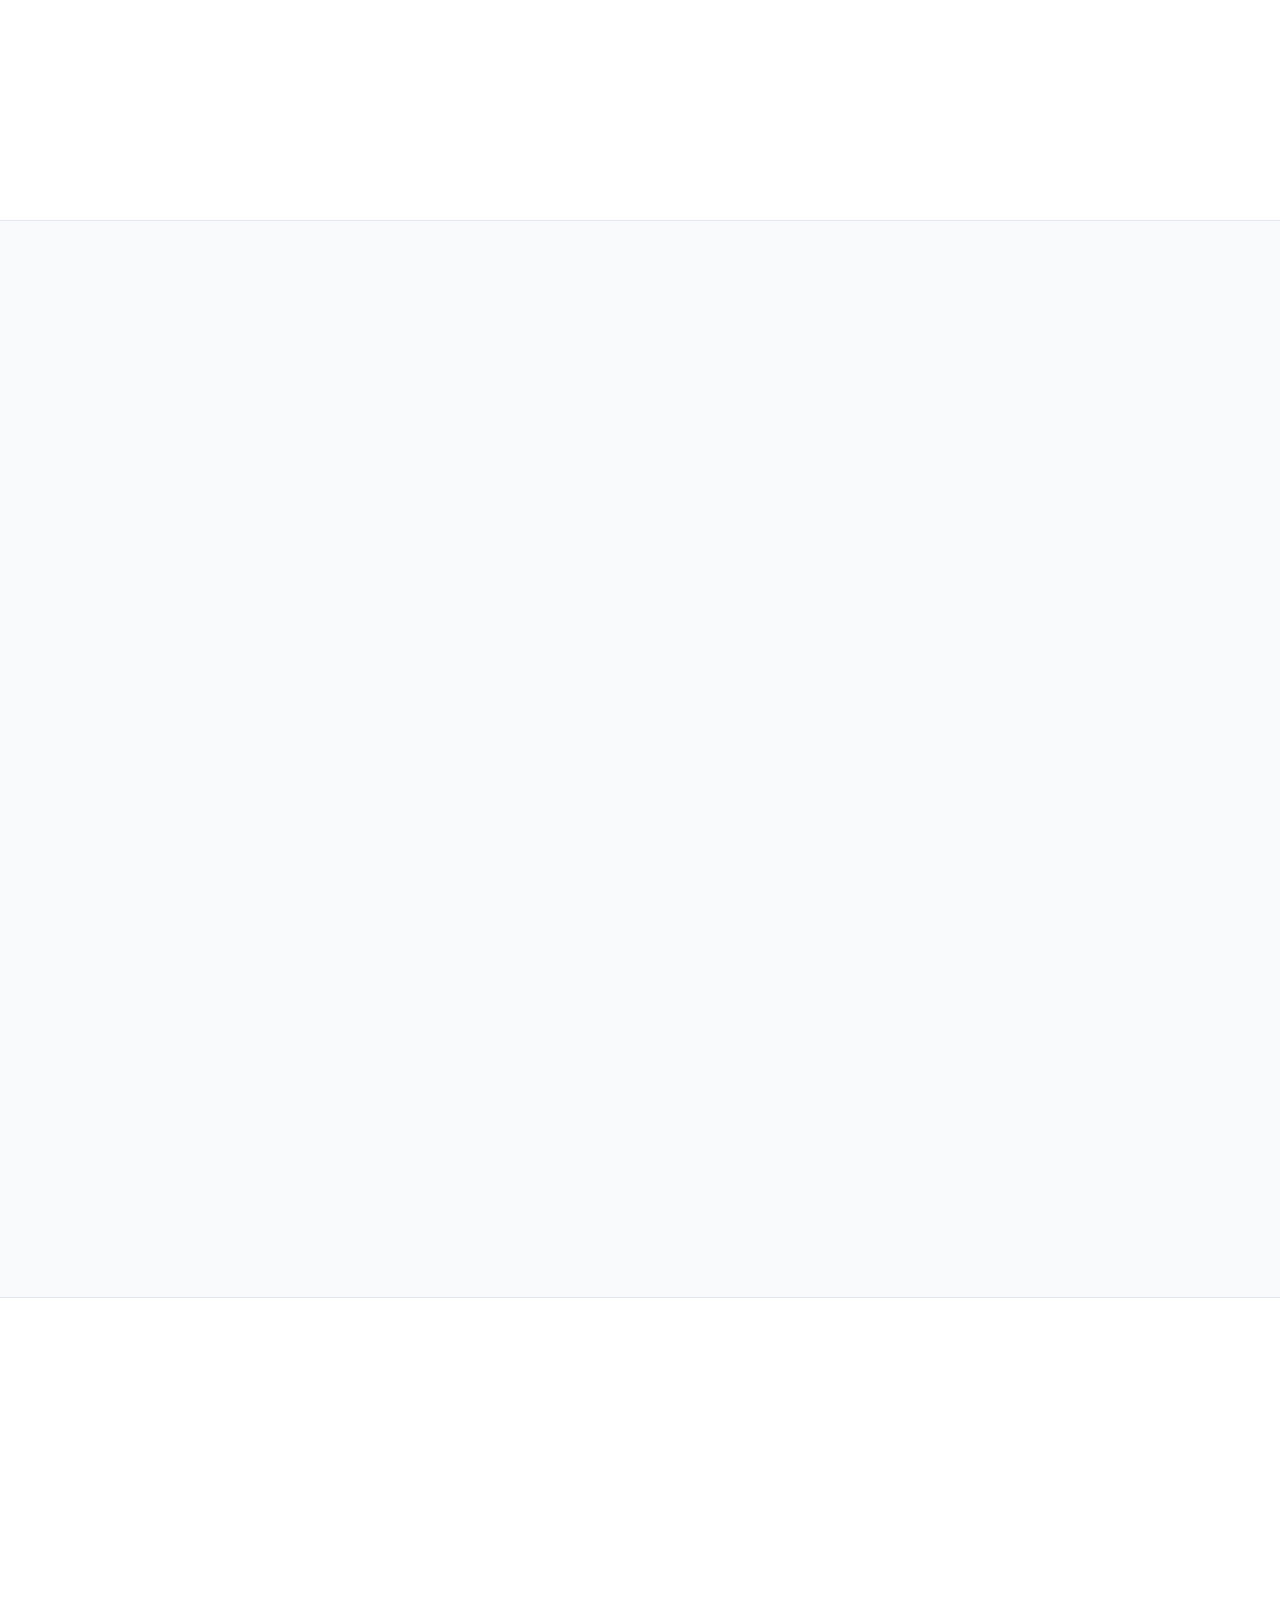
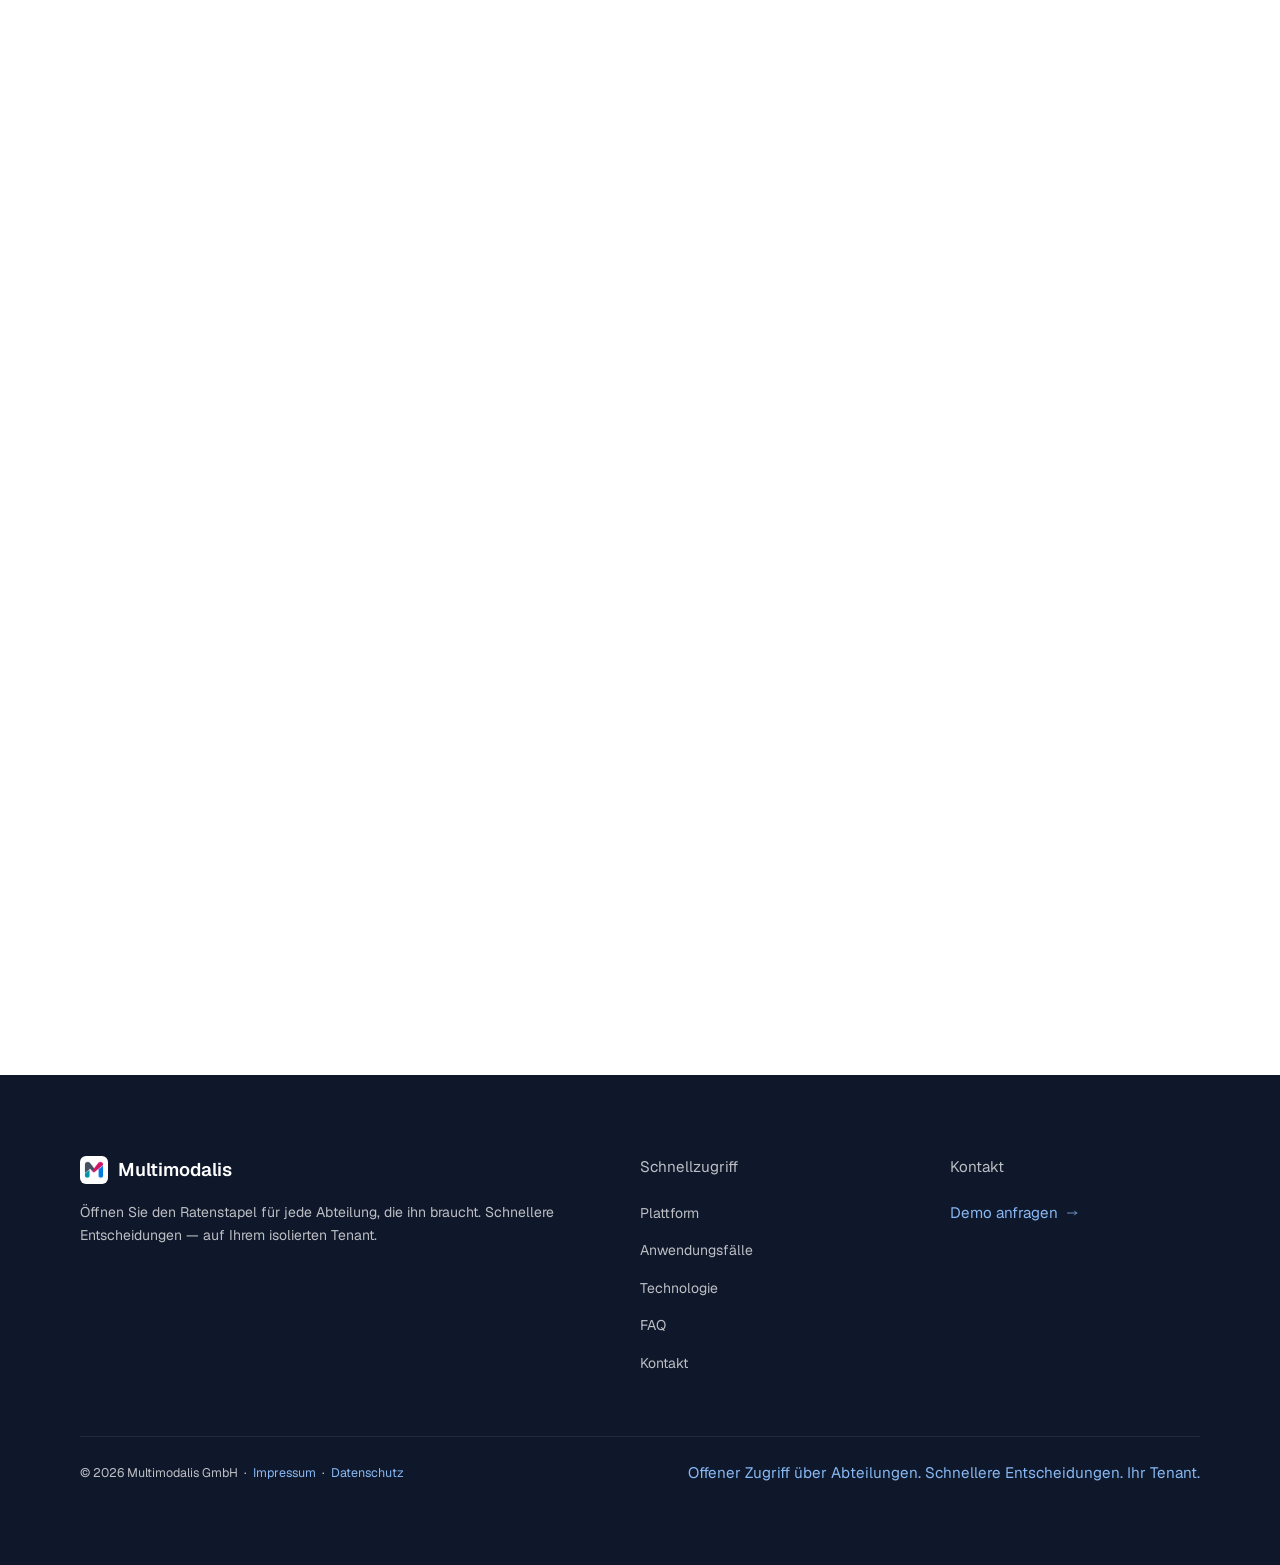
==== commit d24b9a95: "Legal from acceltra.de (Saad OK 2026-10-14), remove draft banner, word claims (hero, coverage, techn" ====
--- a/site/de/index.html
+++ b/site/de/index.html
@@ -11,28 +11,69 @@
 <link rel="canonical" href="https://multimodalis.com/de/">
 <link rel="alternate" hreflang="en" href="https://multimodalis.com/en/"><link rel="alternate" hreflang="de" href="https://multimodalis.com/de/"><link rel="alternate" hreflang="x-default" href="https://multimodalis.com/en/">
 <meta property="og:type" content="website"><meta property="og:site_name" content="Multimodalis"><meta property="og:title" content="Multimodalis – Pricing Engine für Transportlogistik"><meta property="og:description" content="Bewerten Sie den Tür-zu-Tür-Landed-Cost — nicht nur die See- oder Straßenzeile. FCL, LCL, FTL, LTL, Bahn/Lkw- und Binnenschiff/Lkw-Intermodal sowie Luft, mit Zuschlägen, Lokalkosten und FX in einem vergleichbaren Preis."><meta property="og:url" content="https://multimodalis.com/de/"><meta property="og:image" content="https://multimodalis.com/assets/img/multimodalis-og.png"><meta property="og:locale" content="de_DE">
-<meta name="theme-color" content="#0F172A">
+<meta name="theme-color" content="#FFFFFF">
 <link rel="icon" href="../favicon.ico" sizes="any">
 <link rel="icon" type="image/png" sizes="32x32" href="../assets/favicon/multimodalis-favicon-32.png">
 <link rel="apple-touch-icon" href="../assets/favicon/apple-touch-icon.png">
 <link rel="manifest" href="../site.webmanifest">
 <link rel="preload" href="../assets/fonts/multimodalis-Geist-Variable.woff2" as="font" type="font/woff2" crossorigin>
-<link rel="stylesheet" href="../assets/css/uc.css">
-<script src="../assets/js/uc.js" defer></script>
+<link rel="stylesheet" href="../assets/css/site.css">
+<script src="../assets/js/main.js" defer></script>
 </head>
-<body class="uc">
+<body>
 <a class="skip-link" href="#main">Zum Inhalt springen</a>
-<div class="draft-banner"><div class="container">Entwurfsvorschau – nicht veröffentlicht. Platzhalter markiert <span class="need">[NEED: …]</span></div></div>
-<div class="curtain" aria-hidden="true"><span class="curtain-bar"></span></div>
-<div class="cursor" aria-hidden="true"><span class="cursor-dot"></span><span class="cursor-ring"></span></div>
-<a class="side-tab" href="#contact">Demo anfragen</a>
-<header class="hd" data-hd><nav aria-label="Hauptnavigation" class="hd-inner"><a class="hd-logo" href="./"><img alt="" height="32" src="../assets/logo/multimodalis-logo-64.png" width="32">Multimodalis</a><div class="hd-links"><a href="#platform">Plattform</a><a href="#coverage">Abdeckung</a><a href="#end-to-end">End-to-End</a><a href="#how-it-works">So funktioniert es</a><a href="#use-cases">Anwendungsfälle</a><a href="#technology">Technologie</a><a href="#faq">FAQ</a><a href="#contact">Kontakt</a><a href="#contact">Demo anfragen</a></div><div class="hd-right"><div aria-label="Language / Sprache" class="lang-toggle" role="group"><a class="lang-btn" href="../en/" hreflang="en" lang="en">EN</a><span aria-hidden="true" class="lang-sep">|</span><a aria-current="true" class="lang-btn" href="../de/" hreflang="de" lang="de">DE</a></div><a class="pill pill-light hd-cta" href="#contact">Demo anfragen</a><button aria-controls="mobile-menu" aria-expanded="false" aria-label="Menü öffnen" class="mobile-toggle" type="button"><span></span><span></span></button></div></nav><div id="mobile-menu"><a href="#platform">Plattform</a><a href="#coverage">Abdeckung</a><a href="#end-to-end">End-to-End</a><a href="#how-it-works">So funktioniert es</a><a href="#use-cases">Anwendungsfälle</a><a href="#technology">Technologie</a><a href="#faq">FAQ</a><a href="#contact">Kontakt</a><a href="#contact">Demo anfragen</a><div aria-label="Language / Sprache" class="lang-toggle mobile-lang" role="group"><a class="lang-btn" href="../en/" hreflang="en" lang="en">EN</a><span aria-hidden="true" class="lang-sep">|</span><a aria-current="true" class="lang-btn" href="../de/" hreflang="de" lang="de">DE</a></div><a class="pill pill-blue" href="#contact">Demo anfragen</a></div></header>
+
+<nav aria-label="Hauptnavigation" class="site-nav">
+<div class="nav-inner">
+<a class="nav-logo" href="./"><img alt="" height="32" src="../assets/logo/multimodalis-logo-64.png" width="32"/>Multimodalis</a>
+<div class="nav-links">
+<a href="#platform">Plattform</a>
+<a href="#coverage">Abdeckung</a>
+<a href="#end-to-end">End-to-End</a>
+<a href="#how-it-works">So funktioniert es</a>
+<a href="#use-cases">Anwendungsfälle</a>
+<a href="#faq">FAQ</a>
+<a href="#contact">Kontakt</a>
+</div>
+<div class="nav-cta"><div aria-label="Language / Sprache" class="lang-toggle" role="group"><a class="lang-btn" href="../en/" hreflang="en" lang="en">EN</a><span aria-hidden="true" class="lang-sep">|</span><a aria-current="true" class="lang-btn" href="../de/" hreflang="de" lang="de">DE</a></div>
+<a class="btn btn-primary nav-btn" href="#contact">Demo anfragen</a>
+</div>
+<button aria-controls="mobile-menu" aria-expanded="false" aria-label="Menü öffnen" class="mobile-toggle" type="button"><svg aria-hidden="true" fill="none" height="22" stroke="currentColor" stroke-width="1.5" viewbox="0 0 24 24" width="22"><path d="M4 6h16M4 12h16M4 18h16" stroke-linecap="round" stroke-linejoin="round"></path></svg></button></div>
+<div id="mobile-menu">
+<a href="#platform">Plattform</a>
+<a href="#coverage">Abdeckung</a>
+<a href="#end-to-end">End-to-End</a>
+<a href="#how-it-works">So funktioniert es</a>
+<a href="#use-cases">Anwendungsfälle</a>
+<a href="#technology">Technologie</a>
+<a href="#faq">FAQ</a>
+<a href="#contact">Kontakt</a>
+<div aria-label="Language / Sprache" class="lang-toggle mobile-lang" role="group"><a class="lang-btn" href="../en/" hreflang="en" lang="en">EN</a><span aria-hidden="true" class="lang-sep">|</span><a aria-current="true" class="lang-btn" href="../de/" hreflang="de" lang="de">DE</a></div><a class="btn btn-primary mobile-cta" href="#contact">Demo anfragen</a>
+</div>
+</nav>
 <main id="main">
-<section class="s-hero" data-scene="hero" aria-labelledby="hero-title">
-<div class="s-hero-stick">
-<div class="hero-stars" aria-hidden="true"></div>
-<div class="hero-glow" aria-hidden="true"></div>
-<div class="hero-globe-wrap"><div class="globe-wrapper">
+<section class="hero">
+<div class="container">
+<div class="grid-2">
+<div class="fade-up visible">
+<div class="hero-tagline">Voller Transportpreis vs. isolierte Basisrate</div>
+<h1>
+<span>Von Tarifen zu realen Preisen über</span><br/>
+<span id="rotating-term">alle Verkehrsträger</span>
+</h1>
+<p class="hero-sub">Bewerten Sie den Tür-zu-Tür-Landed-Cost — nicht nur die See- oder Straßenzeile. FCL, LCL, FTL, LTL, Bahn/Lkw- und Binnenschiff/Lkw-Intermodal sowie Luft, mit Zuschlägen, Lokalkosten und FX in einem vergleichbaren Preis.</p>
+<div class="hero-cta">
+<a class="btn btn-primary" href="#contact">Demo anfragen</a>
+<a class="btn btn-outline" href="#platform">Plattform entdecken</a>
+</div>
+<div class="hero-stats claims">
+<div class="hero-stat"><div class="stat-num">Eine einheitliche Pricing-Plattform</div></div>
+<div class="hero-stat"><div class="stat-num">Vollständige Kostentransparenz</div></div>
+<div class="hero-stat"><div class="stat-num">Unterstützt RFQ&nbsp;/ Ausschreibungen</div></div>
+</div>
+</div>
+<div class="fade-up visible hero-globe">
+<div class="globe-wrapper">
 <canvas aria-hidden="true" data-map="../assets/img/multimodalis-globe-world-fill.png" id="globe-canvas"></canvas>
 <div class="globe-labels" id="globe-labels"></div>
 <div aria-hidden="true" class="globe-legend">
@@ -41,121 +82,477 @@
 <div class="globe-legend-item"><div class="globe-legend-line legend-rail"></div>Bahn</div>
 <div class="globe-legend-item"><div class="globe-legend-line legend-road"></div>Straße</div>
 </div>
-</div></div>
-<div class="wrap hero-text">
-<p class="label rv"><span class="label-line"></span>Voller Transportpreis vs. isolierte Basisrate</p>
-<h1 id="hero-title" class="display"><span class="ln"><span class="mut">Von Tarifen zu realen Preisen über</span></span> <span class="ln"><span>alle Verkehrsträger</span></span></h1>
-<p class="hero-desc rv">Bewerten Sie den Tür-zu-Tür-Landed-Cost — nicht nur die See- oder Straßenzeile. FCL, LCL, FTL, LTL, Bahn/Lkw- und Binnenschiff/Lkw-Intermodal sowie Luft, mit Zuschlägen, Lokalkosten und FX in einem vergleichbaren Preis.</p>
-<div class="hero-btns rv"><a class="pill pill-blue" href="#contact">Demo anfragen</a><a class="pill pill-ghost" href="#platform">Plattform entdecken</a></div>
-</div>
-</div>
-</section>
-<section class="s-intro" id="intro">
-<div class="intro-glow" aria-hidden="true"></div>
-<div class="wrap intro-grid">
-<div class="intro-left">
-<p class="label rv"><span class="label-line"></span>Was Multimodalis leistet</p>
-<h2 class="tt display-2"><span class="ln"><span class="mut">Eine Plattform für</span></span> <span class="ln"><span>die gesamte Pricing-Komplexität</span></span></h2>
-<p class="intro-lead rv">Multimodalis vereint fragmentierte Tariflandschaften in einer strukturierten Pricing Engine — über alle Verkehrsträger, alle Zuschläge und alle Kostenkombinationen hinweg.</p>
-<ul class="intro-mini"><li class="rv"><span class="ico"><svg aria-hidden="true" fill="none" stroke="currentColor" stroke-width="1.8" viewbox="0 0 24 24"><rect height="14" rx="2" width="20" x="2" y="3"></rect><path d="M8 21h8M12 17v4" stroke-linecap="round" stroke-linejoin="round"></path></svg></span><span><strong>Tarife vereinen</strong> Führen Sie See-, Straßen-, Intermodal- (Bahn/Lkw, Binnenschiff/Lkw) und Luftfrachtraten in einer Struktur und einem System zusammen.</span></li><li class="rv"><span class="ico"><svg aria-hidden="true" fill="none" stroke="currentColor" stroke-width="1.8" viewbox="0 0 24 24"><path d="M12 2L2 7l10 5 10-5-10-5z" stroke-linecap="round" stroke-linejoin="round"></path><path d="M2 17l10 5 10-5M2 12l10 5 10-5" stroke-linecap="round" stroke-linejoin="round"></path></svg></span><span><strong>Vollständige Kostenlogik anwenden</strong> Berücksichtigen Sie automatisch Fuel, BAF, THC, Maut, Handling, Pickup, Drop-off, KWZ und alle Zuschläge.</span></li><li class="rv"><span class="ico"><svg aria-hidden="true" fill="none" stroke="currentColor" stroke-width="1.8" viewbox="0 0 24 24"><path d="M18 20V10M12 20V4M6 20v-6" stroke-linecap="round" stroke-linejoin="round"></path></svg></span><span><strong>Echte Preise vergleichen</strong> Vergleichen Sie vollständige Transportoptionen nebeneinander — nicht isolierte Ratentabellen aus getrennten Systemen.</span></li><li class="rv"><span class="ico"><svg aria-hidden="true" fill="none" stroke="currentColor" stroke-width="1.8" viewbox="0 0 24 24"><path d="M9 11l3 3L22 4" stroke-linecap="round" stroke-linejoin="round"></path><path d="M21 12v7a2 2 0 0 1-2 2H5a2 2 0 0 1-2-2V5a2 2 0 0 1 2-2h11" stroke-linecap="round" stroke-linejoin="round"></path></svg></span><span><strong>Kundenangebote, Ausschreibungen und RFQ</strong> Erstellen Sie versionierte Kundenangebote aus FCL-, LTL-, Luft- und LCL-Raten. Führen Sie Ausschreibungen, erfassen Sie Lieferantenantworten und tracken Sie Kapazitäten — kein generischer Slogan.</span></li></ul>
-</div>
-<div class="intro-stats"><div class="stat rv"><div class="stat-big">Tür zu Tür</div><span class="stat-line"></span><div class="stat-desc">Landed Cost, keine Basiszeile</div></div><div class="stat rv"><div class="stat-big">Raten &amp; Zuschläge</div><span class="stat-line"></span><div class="stat-desc">Lokals, Fuel, THC, FX</div></div><div class="stat rv"><div class="stat-big">RFQ</div><span class="stat-line"></span><div class="stat-desc">Tender-fähige Vergleiche</div></div></div>
-</div>
-</section>
-<section class="s-svc" id="coverage" aria-labelledby="cov-title">
-<div class="svc-pin" data-scene="svc">
-<div class="svc-stick">
-<div class="svc-marquee" aria-hidden="true"><span>Alle Verkehrsträger. Eine Pricing-Logik.</span><span>Alle Verkehrsträger. Eine Pricing-Logik.</span></div>
-<div class="wrap svc-head"><h2 id="cov-title" class="tt display-2"><span class="ln"><span>Alle Verkehrsträger. Eine Pricing-Logik.</span></span></h2><p class="svc-lead">Multimodalis verbindet Preisstrukturen, die normalerweise in separaten Excel-Dateien, Teams und Systemen liegen.</p></div>
-<div class="svc-stage" aria-hidden="true">
-<div class="svc-ground"></div>
-<div class="svc-meter"><span class="svc-meter-n mono">01</span><span class="svc-meter-of mono">/ 04</span></div>
-<div class="svc-rig">
-<div class="svc-box"><span></span><span></span><span></span><span></span><span></span><span></span></div>
-<div class="carriers"><svg class="carrier carrier-sea" viewBox="0 0 400 80"><path d="M10 20h380l-40 50H60z"/><rect x="40" y="28" width="320" height="6" opacity=".35" fill="#fff"/></svg>
-<svg class="carrier carrier-road" viewBox="0 0 400 80"><rect x="20" y="10" width="300" height="16" rx="2"/><rect x="320" y="-30" width="70" height="56" rx="6"/><circle cx="70" cy="40" r="14"/><circle cx="110" cy="40" r="14"/><circle cx="350" cy="40" r="14"/></svg>
-<svg class="carrier carrier-rail" viewBox="0 0 400 80"><rect x="10" y="10" width="380" height="14" rx="2"/><circle cx="60" cy="36" r="11"/><circle cx="90" cy="36" r="11"/><circle cx="310" cy="36" r="11"/><circle cx="340" cy="36" r="11"/><rect x="0" y="52" width="400" height="4"/></svg>
-<svg class="carrier carrier-air" viewBox="0 0 400 80"><path d="M0 30h330c40 0 70 8 70 14s-30 14-70 14H20z"/><path d="M150 44l60 36h30l-30-36z" opacity=".8"/></svg></div>
-</div>
-</div>
-<div class="wrap svc-modes"><article class="svc-mode" data-mode="sea"><span class="svc-mode-chip"></span><h3>Seefracht</h3><p>FCL und LCL mit Hafenlokals — Kontrakt-P2P plus live Carrier-Online-Raten auf denselben Relationen. FAK-, Named-Account-, Basket-, Gefahrgut- und Spezialequipment-Kontrakte; FCL-Uploads zellgenau geprüft; Tür-zu-Tür aus echten Vor- und Nachlauftarifen statt geschätzter Aufschläge.</p></article><article class="svc-mode" data-mode="road"><span class="svc-mode-chip"></span><h3>Straße</h3><p>FTL und LTL inklusive Maut, Fuel, Pickup und Drop-off. Die eigenen Frachtgewichtsregeln jedes Carriers (Volumen, Lademeter, Palette) über alle Regeltypen und alle Zuschlagsarten; Sendungen außerhalb der Limits zeigen „auf Anfrage“ statt eines irreführenden Preises.</p></article><article class="svc-mode" data-mode="rail"><span class="svc-mode-chip"></span><h3>Intermodal</h3><p>Lkw-, Bahn/Lkw- und Binnenschiff/Lkw-Optionen für einen Container auf einem Bildschirm, einfach und Rundlauf. Mautbewusste Distanzpreise, neu berechnet ab Gültigkeit einer Mautänderung; Terminalkosten, KV- / All-in-Zonenzuschläge mit Periodensteuerung; Rheinpegel überwacht gegen das Niedrigwasserband jedes Anbieters.</p></article><article class="svc-mode" data-mode="air"><span class="svc-mode-chip"></span><h3>Luftfracht</h3><p>Chargeable Weight je Airline-Divisor und Rundung, FSC und SSC, Sicherheitsgebühren und Zuschläge im Landed Price. Jeder höhere Gewichtssprung wird automatisch geprüft und die Ersparnis angezeigt; eine Piece-Restriction-Engine prüft jedes Packstück.</p></article></div>
-</div>
-</div>
-<div class="svc-dark" id="platform">
-<div class="wrap">
-<div class="svc-dark-head"><h2 class="tt display-2 on-dark"><span class="ln"><span class="mut">Eine einheitliche Pricing</span></span> <span class="ln"><span>Engine für Transportlogistik</span></span></h2><p class="rv">Multimodalis zeigt nicht nur Tarife. Die Plattform berechnet echte Transportpreise – über alle Verkehrsträger, alle Kostenelemente und alle relevanten Preislogiken hinweg.</p></div>
-<div class="svc-grid"><article class="svc-item rv"><span class="svc-ico"><svg aria-hidden="true" viewbox="0 0 24 24"><path d="M9 17v-6h13M9 17l-4-4m4 4l-4 4M15 7V5a2 2 0 00-2-2H5a2 2 0 00-2 2v14a2 2 0 002 2h8a2 2 0 002-2v-2" stroke-linecap="round" stroke-linejoin="round"></path></svg></span><h3>Einheitliche Pricing Engine</h3><p>Eine Pricing-Logik für FCL, LCL, FTL, LTL, Bahn/Lkw- und Binnenschiff/Lkw-Intermodal sowie Luftfracht – alles in einem System berechnet.</p></article><article class="svc-item rv"><span class="svc-ico"><svg aria-hidden="true" viewbox="0 0 24 24"><path d="M12 8c-1.657 0-3 .895-3 2s1.343 2 3 2 3 .895 3 2-1.343 2-3 2m0-10V4m0 14v2M5 12a7 7 0 1014 0A7 7 0 005 12z" stroke-linecap="round" stroke-linejoin="round"></path></svg></span><h3>Vollständige Kostenaufschlüsselung</h3><p>Berücksichtigen Sie Basisraten, Zuschläge, lokale Kosten, Handling, Fuel, BAF, Maut, KWZ, Terminalkosten und Währungsumrechnung.</p></article><article class="svc-item rv"><span class="svc-ico"><svg aria-hidden="true" viewbox="0 0 24 24"><path d="M3 10h11M9 21V3m12 7h-5m0 0V5m0 5v5" stroke-linecap="round" stroke-linejoin="round"></path></svg></span><h3>Kombinationslogik</h3><p>Kombinieren Sie verschiedene Tarife und Transportabschnitte zu einer gültigen, optimierten Transportoption mit einem Gesamtpreis.</p></article><article class="svc-item rv"><span class="svc-ico"><svg aria-hidden="true" viewbox="0 0 24 24"><path d="M8 9l3 3-3 3m5 0h3M5 20h14a2 2 0 002-2V6a2 2 0 00-2-2H5a2 2 0 00-2 2v12a2 2 0 002 2z" stroke-linecap="round" stroke-linejoin="round"></path></svg></span><h3>NAC, Ausschreibungen, Kapazität und Spot</h3><p>Führen Sie Ausschreibungen, sammeln Sie Lieferantenantworten, tracken Sie Kapazität und senden Sie Spot-Anfragen. NAC ist ein Workflow — nicht nur ein weiterer Ratentyp — und Ergebnisse stehen neben Ihren Kontrakttarifen.</p></article><article class="svc-item rv"><span class="svc-ico"><svg aria-hidden="true" viewbox="0 0 24 24"><path d="M7 3h8l5 5v13a2 2 0 01-2 2H7a2 2 0 01-2-2V5a2 2 0 012-2z" stroke-linecap="round" stroke-linejoin="round"></path><path d="M14 3v6h6M8 13h8M8 17h5" stroke-linecap="round" stroke-linejoin="round"></path></svg></span><h3>Angebotserstellung im Vertrieb</h3><p>Erstellen Sie versionierte Kundenangebote aus Gruppentemplates, exportieren Sie PDF und ziehen Sie Raten aus FCL, LTL, Luft und LCL in ein kommerzielles Dokument.</p></article><article class="svc-item rv"><span class="svc-ico"><svg aria-hidden="true" viewbox="0 0 24 24"><path d="M13 10V3L4 14h7v7l9-11h-7z" stroke-linecap="round" stroke-linejoin="round"></path></svg></span><h3>Hoher Automatisierungsgrad</h3><p>Automatisieren Sie wiederkehrende Preislogik, Tarifimporte, eingehende RFQs und Kostenupdates, um manuellen Aufwand zu senken.</p></article></div>
-</div>
-</div>
-</section>
-<section class="s-why" id="how-it-works">
-<div class="why-pin" data-scene="why">
-<div class="why-stick">
-<div class="wrap why-grid">
-<div class="why-left"><h2 class="tt display-2"><span class="ln"><span class="mut">Von Tarifdaten</span></span> <span class="ln"><span>zu besseren Entscheidungen</span></span></h2><p class="rv">Multimodalis strukturiert Pricing-Komplexität in einen klaren Workflow – damit Ihre Teams schneller berechnen, vergleichen und entscheiden können.</p></div>
-<div class="why-route" aria-hidden="true"><svg viewBox="0 0 40 600" preserveAspectRatio="none"><line class="why-road" x1="20" y1="0" x2="20" y2="600"/><line class="why-road-fill" x1="20" y1="0" x2="20" y2="600" pathLength="1"/></svg><span class="why-puck"></span></div>
-<ol class="why-steps"><li class="why-step" data-i="0"><span class="why-num mono">01</span><h3>Tarife importieren oder pflegen</h3><p>Laden Sie Rate Sheets hoch oder pflegen Sie Tarife direkt in der Plattform – nach Verkehrsträger, Anbieter, Region und Kundenlogik.</p></li><li class="why-step" data-i="1"><span class="why-num mono">02</span><h3>Preisregeln anwenden</h3><p>Hinterlegen Sie Zuschläge, lokale Kosten, Zugriffsregeln, Währungsumrechnung und alle relevanten Preisbedingungen.</p></li><li class="why-step" data-i="2"><span class="why-num mono">03</span><h3>Abfragen oder RFQs starten</h3><p>Suchen Sie Relationen, vergleichen Sie Optionen, kalkulieren Sie Angebote oder fragen Sie Lieferantenraten an. Speichern Sie gerankte Abfragen und nutzen Sie sie in Vertriebsangeboten und RFQs erneut.</p></li><li class="why-step" data-i="3"><span class="why-num mono">04</span><h3>Mit voller Transparenz entscheiden</h3><p>Erhalten Sie sofort die beste Option – mit vollständiger Kostenaufschlüsselung, gültigen Kombinationen und vergleichbaren Alternativen.</p></li></ol>
-</div>
-</div>
-</div>
-<div class="why-sea" id="end-to-end">
-<div class="sea-waves" aria-hidden="true"></div>
-<div class="wrap">
-<div class="sea-head"><h2 class="tt display-2 on-dark center"><span class="ln"><span class="mut">Durchgängige</span></span> <span class="ln"><span>end-to-end-Abdeckung</span></span></h2><p class="rv">Verbinden Sie Ursprung, Hauptlauf und Zielkosten in einer durchgängigen Transportlogik.</p><p class="sea-key rv">Multimodalis berechnet keine isolierten Raten — es baut vollständige Transportketten.</p></div>
-<div class="chain" data-chain>
-<div class="chain-track" aria-hidden="true"><span class="chain-dot"></span></div>
-<div class="chain-col rv"><span class="chain-badge mono">A</span><h3>Vorlauf</h3><ul><li>Abholkosten</li><li>Vorlauf</li><li>Vorlaufzuschläge</li><li>Lokalkosten Ursprung</li></ul></div><div class="chain-col rv is-main"><span class="chain-badge mono">→</span><h3>Hauptlauf</h3><ul><li>Hauptlauftransport</li><li>Seefracht / Bahn / Binnenschiff / Luftfracht</li><li>Fracht</li><li>Zuschläge</li></ul></div><div class="chain-col rv"><span class="chain-badge mono">B</span><h3>Nachlauf</h3><ul><li>Lokalkosten Ziel</li><li>Nachlauf</li><li>Nachlaufzuschläge</li><li>Zustellkosten</li></ul></div>
-</div>
-<p class="chain-foot rv">Vorlauf, Hauptlauf und Nachlauf können nahtlos über Verkehrsträger und Kostenelemente hinweg verbunden werden.</p>
-</div>
-</div>
-</section>
-<section class="s-uc" id="use-cases" data-scene="uc">
-<div class="uc-sky" aria-hidden="true"><span class="cloud c1"></span><span class="cloud c2"></span><span class="cloud c3"></span>
-<svg class="uc-plane" viewBox="0 0 200 200"><path d="M100 6c7 0 11 10 11 22v46l78 40v16l-78-22v44l22 16v12l-33-9-33 9v-12l22-16v-44l-78 22v-16l78-40V28c0-12 4-22 11-22z"/></svg></div>
-<div class="wrap uc-grid">
-<div class="uc-title"><h2 class="tt display-2"><span class="ln"><span class="mut">Entwickelt für Pricing-Teams</span></span> <span class="ln"><span>in der Logistik</span></span></h2><p class="rv">Ob Sie Transporte einkaufen, verkaufen oder Kapazität betreiben – Multimodalis strukturiert Angebote, Ausschreibungen und Tarifantworten in einem Pricing-Prozess.</p></div>
-<div class="uc-cards"><article class="uc-card rv"><span class="uc-idx mono">01</span><h3>Spediteure</h3><p>Machen Sie aus FCL-, LTL-, Luft- und LCL-Raten strukturierte Kundenangebote — versionierte Dokumente, Gruppentemplates und PDF, kein Tabellen-Dump.</p></article><article class="uc-card rv"><span class="uc-idx mono">02</span><h3>Einkaufsteams</h3><p>Vergleichen Sie vollständige Tür-zu-Tür-Optionen mit Kontrakten und Ausschreibungsantworten — den echten Bestpreis, nicht die günstigste Basisrate.</p></article><article class="uc-card rv"><span class="uc-idx mono">03</span><h3>Bahn-, Barge- &amp; Truck-Operator</h3><p>Pflegen Sie strukturierte Tarife und beantworten Sie Kapazitäts- und Ausschreibungsanfragen mit vergleichbaren Raten auf Ihrem Tenant.</p></article><article class="uc-card rv"><span class="uc-idx mono">04</span><h3>Vertriebsteams</h3><p>Erstellen Sie versionierte Kundenangebote aus FCL-, LTL-, Luft- und LCL-Raten — Gruppentemplates, PDF-Export und gerankte Optionen zum Wiederverwenden.</p></article><article class="uc-card rv"><span class="uc-idx mono">05</span><h3>Tender-Management</h3><p>Führen Sie Ausschreibungen und RFQs, sammeln Sie Lieferantenantworten, tracken Sie Kapazität und bearbeiten Sie Spot-Anfragen gegen Ihre bestehende Tariflandschaft.</p></article><article class="uc-card rv"><span class="uc-idx mono">06</span><h3>Raten &amp; Zuschläge</h3><p>Ein Ort für Tarife, Zuschläge und Lokalkosten. Pricing, Vertrieb und Einkauf teilen denselben Stapel — und entscheiden schneller, auf Ihrem Tenant.</p></article></div>
-</div>
-</section>
-<section class="s-grid" id="offers">
-<div class="wrap">
-<div class="grid-cat"><p class="label rv"><span class="label-line"></span>Enthaltene Preiskomponenten</p>
-<div class="hair-grid hg-4"><div class="hg-cell rv"><span class="hg-n mono">01</span>Basisraten</div><div class="hg-cell rv"><span class="hg-n mono">02</span>Fuel &amp; Diesel</div><div class="hg-cell rv"><span class="hg-n mono">03</span>BAF / CAF / PSS</div><div class="hg-cell rv"><span class="hg-n mono">04</span>THC / local charges</div><div class="hg-cell rv"><span class="hg-n mono">05</span>Maut &amp; Distanzlogik</div><div class="hg-cell rv"><span class="hg-n mono">06</span>Pickup / Drop-off</div><div class="hg-cell rv"><span class="hg-n mono">07</span>Terminal &amp; Handling</div><div class="hg-cell rv"><span class="hg-n mono">08</span>Niedrigwasserzuschlag</div><div class="hg-cell rv"><span class="hg-n mono">09</span>Mindestpreise</div><div class="hg-cell rv"><span class="hg-n mono">10</span>NAC / FAK / special rates</div><div class="hg-cell rv"><span class="hg-n mono">11</span>P2P + Carrier-Online-Raten</div><div class="hg-cell rv"><span class="hg-n mono">12</span>KV / All-in-Zonenzuschläge</div><div class="hg-cell rv"><span class="hg-n mono">13</span>Chargeable Weight / FSC-SSC</div><div class="hg-cell rv"><span class="hg-n mono">14</span>Stück–LDM / LTL-Regeln</div><div class="hg-cell rv"><span class="hg-n mono">15</span>Währungsumrechnung</div><div class="hg-cell rv"><span class="hg-n mono">16</span>Kundenspezifische Logik</div></div>
-<div class="why-pricing rv"><h3>Warum vollständige Preise wichtig sind</h3><p>Der Vergleich nur von Basisraten führt zu irreführenden Ergebnissen. Multimodalis berechnet die vollen Kosten jeder Transportoption — für präzise Vergleiche und belastbare Entscheidungen.</p><dl><div><dt>Verkehrsträger</dt><dd class="mono">See, Straße, Intermodal, Luft</dd></div><div><dt>Kostenstapel</dt><dd class="mono">Basis + Zuschläge + Lokals + FX</dd></div><div><dt>Währungspaare</dt><dd class="mono">Alle wichtigen</dd></div><div><dt>Kombinationslogik</dt><dd class="mono">Multimodal</dd></div></dl></div>
-</div>
-<div class="grid-cat"><h2 class="tt display-3"><span class="ln"><span class="mut">Vom Preis zu</span></span> <span class="ln"><span>Angebot und Kapazität</span></span></h2><p class="grid-lead rv">Angebote und Kapazitätsanfragen nutzen dieselben berechneten Preise wie jede Abfrage — Vertrieb, Einkauf und Pricing arbeiten mit einer Wahrheit.</p>
-<div class="hair-grid hg-2"><div class="hg-col rv"><h3>Angebotsgenerator</h3><ul><li>Aufschlagsregeln je Kundengruppe und Kostenposition, automatisch angewendet</li><li>Freigabe-Workflow: Entwurf, Prüfung, Freigabe, versendet, archiviert</li><li>Versendete Versionen sind eingefroren, mit gespeichertem Einkaufspreisnachweis</li><li>Gebrandete PDFs mit Ihren Farben, Ihrem Logo und Ihren AGB</li><li>Preisanpassungs-Assistent versendet aktualisierte Angebote an alle betroffenen Kunden</li><li>KI-Anfrageanalyse macht aus einer Kunden-E-Mail eine strukturierte Anfrage mit Checkliste fehlender Angaben. Sie füllt das Angebot vor; Preise setzt sie nicht.</li></ul></div><div class="hg-col rv"><h3>Kapazitätsanfragen</h3><ul><li>Kapazitätsanfragen direkt aus Abfrageergebnissen</li><li>Lieferanten antworten per Ja/Nein-Link in der E-Mail, ohne Login</li><li>Vergabe in Multimodalis: der Gewinner wird benachrichtigt, die anderen automatisch freigegeben</li><li>Neue Lieferanten einladen, ohne Preise offenzulegen</li><li>Kapazitäts-KPI-Ansicht mit Pipeline-Wert und Trends</li></ul></div></div>
-</div>
-</div>
-<div class="grid-glow" aria-hidden="true"></div>
-</section>
-<section class="s-list" id="technology">
-<div class="wrap">
-<div class="list-head"><h2 class="tt display-2 on-dark"><span class="ln"><span class="mut">Enterprise-ready für</span></span> <span class="ln"><span>operatives Pricing</span></span></h2><p class="rv">Enterprise-ready: Legal, Compliance und Sicherheit auf Ihrem isolierten Tenant — mit RBAC und OAuth / SAML / Enterprise-SSO, damit Abteilungen Raten teilen, ohne das ganze Unternehmen zu öffnen.</p></div>
-<ul class="rows"><li class="row rv"><span class="row-meta mono">01</span><h3>Webbasierte Anwendung</h3><p>Keine lokale Installation. Zugriff auf Pricing-Workflows sicher über den Browser.</p><span class="row-arrow"><svg aria-hidden="true" viewBox="0 0 24 24" width="16" height="16" fill="none" stroke="currentColor" stroke-width="1.6"><path d="M5 12h14m-5-5 5 5-5 5" stroke-linecap="round" stroke-linejoin="round"/></svg></span></li><li class="row rv"><span class="row-meta mono">02</span><h3>Quote-API, TMS/ERP &amp; Import</h3><p>Importieren Sie Tarifdaten im Maßstab und stellen Sie eine intermodale Quote-API bereit, damit TMS und ERP Landed Prices anfragen können — nicht nur Import.</p><span class="row-arrow"><svg aria-hidden="true" viewBox="0 0 24 24" width="16" height="16" fill="none" stroke="currentColor" stroke-width="1.6"><path d="M5 12h14m-5-5 5 5-5 5" stroke-linecap="round" stroke-linejoin="round"/></svg></span></li><li class="row rv"><span class="row-meta mono">03</span><h3>Rollenbasierte Zugriffssteuerung</h3><p>Enterprise-RBAC: definieren Sie, wer Raten und Zuschläge sehen, pflegen, freigeben oder anfragen darf — nach Team und Rolle.</p><span class="row-arrow"><svg aria-hidden="true" viewBox="0 0 24 24" width="16" height="16" fill="none" stroke="currentColor" stroke-width="1.6"><path d="M5 12h14m-5-5 5 5-5 5" stroke-linecap="round" stroke-linejoin="round"/></svg></span></li><li class="row rv"><span class="row-meta mono">04</span><h3>OAuth, SAML &amp; Enterprise-SSO</h3><p>Anmeldung über Ihren Identity Provider. Abteilungen erreichen denselben Tenant über OAuth, SAML oder Enterprise-SSO.</p><span class="row-arrow"><svg aria-hidden="true" viewBox="0 0 24 24" width="16" height="16" fill="none" stroke="currentColor" stroke-width="1.6"><path d="M5 12h14m-5-5 5 5-5 5" stroke-linecap="round" stroke-linejoin="round"/></svg></span></li><li class="row rv"><span class="row-meta mono">05</span><h3>Dedizierte Instanz &amp; 2FA</h3><p>Jeder Kunde betreibt eine eigene Instanz mit eigenen Datenbanken und Zugangsdaten. Pflicht-Zwei-Faktor-Login, Login-Sperre und Rechte pro Seite. Die Server stehen sicher in Deutschland.</p><span class="row-arrow"><svg aria-hidden="true" viewBox="0 0 24 24" width="16" height="16" fill="none" stroke="currentColor" stroke-width="1.6"><path d="M5 12h14m-5-5 5 5-5 5" stroke-linecap="round" stroke-linejoin="round"/></svg></span></li><li class="row rv"><span class="row-meta mono">06</span><h3>Integrationen</h3><p>Routing und Maut, Rheinpegel, Carrier-Fahrpläne und -Quotes, Flugpläne und KI-Anfrageanalyse — dazu CSV-Import, Excel-Export und APIs für Ihre eigenen Systeme.</p><span class="row-arrow"><svg aria-hidden="true" viewBox="0 0 24 24" width="16" height="16" fill="none" stroke="currentColor" stroke-width="1.6"><path d="M5 12h14m-5-5 5 5-5 5" stroke-linecap="round" stroke-linejoin="round"/></svg></span></li></ul>
-<div class="list-bar"><div class="rv"><span class="mono">Legal</span><span>DSGVO-orientiert · Server in Deutschland</span></div><div class="rv"><span class="mono">Compliance</span><span>Sicherheits-Frameworks</span></div><div class="rv"><span class="mono">RBAC</span><span>Enterprise-Rollenrechte</span></div><div class="rv"><span class="mono">SSO</span><span>OAuth · SAML · Enterprise SSO</span></div></div>
-</div>
-</section>
-<section class="s-faq" id="faq">
-<div class="wrap faq-grid">
-<div class="faq-left"><h2 class="tt display-2"><span class="ln"><span class="mut">Häufige</span></span> <span class="ln"><span>Fragen</span></span></h2></div>
-<div class="faq-list"><div class="faq-item rv"><h3><button class="faq-q" type="button" aria-expanded="false" aria-controls="faq-a0" id="faq-q0"><span>Welche Verkehrsträger können in Multimodalis abgebildet werden?</span><span class="faq-plus" aria-hidden="true"></span></button></h3><div class="faq-a" id="faq-a0" role="region" aria-labelledby="faq-q0"><div class="faq-a-in"><p>Multimodalis ist für FCL, LCL, FTL, LTL, Bahn/Lkw- und Binnenschiff/Lkw-Intermodal sowie Luftfracht ausgelegt. Seefracht kombiniert Kontrakt-P2P mit live Carrier-Raten; Intermodal enthält KV- / All-in-Zonenzuschläge; Luft nutzt Chargeable Weight mit FSC/SSC; LTL umfasst Stück–LDM und Carrier-Regeln. Abschnitte werden zu einem Landed Price kombiniert.</p></div></div></div><div class="faq-item rv"><h3><button class="faq-q" type="button" aria-expanded="false" aria-controls="faq-a1" id="faq-q1"><span>Berechnet Multimodalis nur Tarife oder vollständige Preise?</span><span class="faq-plus" aria-hidden="true"></span></button></h3><div class="faq-a" id="faq-a1" role="region" aria-labelledby="faq-q1"><div class="faq-a-in"><p>Multimodalis berechnet vollständige Preise. Basisraten, Zuschläge, lokale Kosten, Währungsumrechnung und weitere Preislogik fließen in das Endergebnis ein.</p></div></div></div><div class="faq-item rv"><h3><button class="faq-q" type="button" aria-expanded="false" aria-controls="faq-a2" id="faq-q2"><span>Kann Multimodalis für Einkauf und Vertrieb genutzt werden?</span><span class="faq-plus" aria-hidden="true"></span></button></h3><div class="faq-a" id="faq-a2" role="region" aria-labelledby="faq-q2"><div class="faq-a-in"><p>Ja. Der Vertrieb erstellt versionierte Kundenangebote (Gruppentemplates, PDF) aus FCL-, LTL-, Luft- und LCL-Raten. Einkauf und Tender führen RFQs, sammeln Lieferantenantworten, tracken Kapazität und vergleichen sie mit Kontrakttarifen.</p></div></div></div><div class="faq-item rv"><h3><button class="faq-q" type="button" aria-expanded="false" aria-controls="faq-a3" id="faq-q3"><span>Können Tarife innerhalb unserer Organisation gezielt freigegeben werden?</span><span class="faq-plus" aria-hidden="true"></span></button></h3><div class="faq-a" id="faq-a3" role="region" aria-labelledby="faq-q3"><div class="faq-a-in"><p>Ja. Tarife werden innerhalb Ihrer eigenen Organisation geteilt — Niederlassungen, Teams und Nutzer — auf Ihrer dedizierten Instanz. Rollenbasierter Zugriff und OAuth / SAML / Enterprise-SSO steuern, wer welche Raten sieht, pflegt und freigibt.</p></div></div></div><div class="faq-item rv"><h3><button class="faq-q" type="button" aria-expanded="false" aria-controls="faq-a4" id="faq-q4"><span>Wie werden Tarife und Zuschläge gepflegt?</span><span class="faq-plus" aria-hidden="true"></span></button></h3><div class="faq-a" id="faq-a4" role="region" aria-labelledby="faq-q4"><div class="faq-a-in"><p>Je nach Setup können Tarife importiert, durch Ihr Team gepflegt oder gemeinsam mit Multimodalis verwaltet werden. Die Plattform ist auf skalierbare Pflegeprozesse ausgelegt.</p></div></div></div></div>
-</div>
-</section>
-<section class="s-cta" id="working-together">
-<div class="cta-dots" aria-hidden="true"></div>
-<div class="wrap">
-<div class="cta-head"><h2 class="tt display on-dark center"><span class="ln"><span class="mut">Arbeitet neben</span></span> <span class="ln"><span>Ihrem TMS</span></span></h2><p class="rv">Multimodalis deckt den Teil zwischen Einkaufsrate und Kundenangebot ab. Ausführung, Disposition und Abrechnung bleiben in Ihrem TMS oder ERP — verbunden über Quote-API und Datenimport.</p></div>
-<div class="cta-cols"><div class="cta-col rv"><h3>Einführung</h3><ol><li>Kickoff: Verkehrsträger, Nutzer, Ratenquellen und Freigaberollen</li><li>Einrichtung der Instanz und Import Ihrer Tarife und Zuschläge</li><li>Konfiguration der Carrier-Regeln: Frachtgewicht, Zuschläge, Restriktionen</li><li>Nutzer, Rollen, 2FA und Schulung mit In-App-Videos und Onboarding-Guides</li><li>Go-live und laufender Support</li></ol></div><div class="cta-col rv"><h3>Nächste Schritte</h3><ol><li>Walkthrough: Live-Demo zu Ihren wichtigsten Verkehrsträgern</li><li>Beispielrelationen: Sie senden typische Anfragen, wir bepreisen sie in Multimodalis</li><li>Angebot: Module, Nutzer und Einführungsplan</li></ol></div></div>
-<div class="cta-btn rv"><a class="pill pill-blue" href="#contact">Eigene Relationen bepreisen lassen</a></div>
-</div>
-<div class="wrap s-contact" id="contact">
-<div class="contact-head"><h2 class="tt display-3 on-dark"><span class="ln"><span class="mut">Erleben Sie, wie Multimodalis</span></span> <span class="ln"><span>in Ihren Pricing-Prozess passt</span></span></h2><p class="rv">Fordern Sie eine Demo an und sehen Sie, wie Multimodalis komplexe Tariflandschaften strukturiert, Preislogik automatisiert und kommerzielle Entscheidungen verbessert.</p></div>
-<div class="contact-grid">
-<div class="contact-why rv"><h3>Warum Teams Multimodalis wählen</h3><ul><li>Ersetzen Sie Excel-basiertes Pricing durch ein strukturiertes System</li><li>Vergleichen Sie vollständige Preise statt isolierter Tarife</li><li>Schaffen Sie Transparenz für Vertrieb, Einkauf und Operations</li><li>Skalieren Sie Tarifpflege, RFQ-Workflows und Zugriffe für Niederlassungen und Teams</li></ul><div class="contact-tag"><strong>Multimodalis</strong><p>Raten und Zuschläge in einem Tenant — Vertrieb, Einkauf und Pricing entscheiden schneller.</p></div></div>
-<div class="form-box rv"><h3>Demo anfragen</h3>
-<form aria-describedby="form-note" id="contact-form"><p class="form-note" id="form-note">Demo-Anfragen sind noch nicht aktiv: Der Formular-Endpunkt ist noch offen. Kontakt-E-Mail: <span class="need">[NEED: contact email / form endpoint (Saad)]</span></p><fieldset class="form-fieldset" disabled="">
+</div>
+</div>
+</div>
+</div>
+</section>
+<section class="section" id="intro">
+<div class="container">
+<div class="intro-header fade-up">
+<div>
+<p class="intro-tagline">
+Was Multimodalis leistet
+</p>
+<h2>Eine Plattform für die gesamte Pricing-Komplexität</h2>
+</div>
+<p class="intro-lead">Multimodalis vereint fragmentierte Tariflandschaften in einer strukturierten Pricing Engine — über alle Verkehrsträger, alle Zuschläge und alle Kostenkombinationen hinweg.</p>
+</div>
+<div class="grid-4 fade-up">
+<div class="platform-card">
+<div class="platform-icon">
+<svg aria-hidden="true" fill="none" stroke="currentColor" stroke-width="1.8" viewbox="0 0 24 24"><rect height="14" rx="2" width="20" x="2" y="3"></rect><path d="M8 21h8M12 17v4" stroke-linecap="round" stroke-linejoin="round"></path></svg>
+</div>
+<h4>Tarife vereinen</h4>
+<p>Führen Sie See-, Straßen-, Intermodal- (Bahn/Lkw, Binnenschiff/Lkw) und Luftfrachtraten in einer Struktur und einem System zusammen.</p>
+</div>
+<div class="platform-card">
+<div class="platform-icon">
+<svg aria-hidden="true" fill="none" stroke="currentColor" stroke-width="1.8" viewbox="0 0 24 24"><path d="M12 2L2 7l10 5 10-5-10-5z" stroke-linecap="round" stroke-linejoin="round"></path><path d="M2 17l10 5 10-5M2 12l10 5 10-5" stroke-linecap="round" stroke-linejoin="round"></path></svg>
+</div>
+<h4>Vollständige Kostenlogik anwenden</h4>
+<p>Berücksichtigen Sie automatisch Fuel, BAF, THC, Maut, Handling, Pickup, Drop-off, KWZ und alle Zuschläge.</p>
+</div>
+<div class="platform-card">
+<div class="platform-icon">
+<svg aria-hidden="true" fill="none" stroke="currentColor" stroke-width="1.8" viewbox="0 0 24 24"><path d="M18 20V10M12 20V4M6 20v-6" stroke-linecap="round" stroke-linejoin="round"></path></svg>
+</div>
+<h4>Echte Preise vergleichen</h4>
+<p>Vergleichen Sie vollständige Transportoptionen nebeneinander — nicht isolierte Ratentabellen aus getrennten Systemen.</p>
+</div>
+<div class="platform-card">
+<div class="platform-icon">
+<svg aria-hidden="true" fill="none" stroke="currentColor" stroke-width="1.8" viewbox="0 0 24 24"><path d="M9 11l3 3L22 4" stroke-linecap="round" stroke-linejoin="round"></path><path d="M21 12v7a2 2 0 0 1-2 2H5a2 2 0 0 1-2-2V5a2 2 0 0 1 2-2h11" stroke-linecap="round" stroke-linejoin="round"></path></svg>
+</div>
+<h4>Kundenangebote, Ausschreibungen und RFQ</h4>
+<p>Erstellen Sie versionierte Kundenangebote aus FCL-, LTL-, Luft- und LCL-Raten. Führen Sie Ausschreibungen, erfassen Sie Lieferantenantworten und tracken Sie Kapazitäten — kein generischer Slogan.</p>
+</div>
+</div>
+</div>
+</section>
+<div class="divider"></div>
+<section class="section" id="platform">
+<div class="container">
+<div class="section-header centered fade-up">
+<h2>Eine einheitliche Pricing Engine für Transportlogistik</h2>
+<p>Multimodalis zeigt nicht nur Tarife. Die Plattform berechnet echte Transportpreise – über alle Verkehrsträger, alle Kostenelemente und alle relevanten Preislogiken hinweg.</p>
+</div>
+<div class="platform-grid fade-up">
+<div class="platform-card">
+<div class="platform-icon">
+<svg aria-hidden="true" viewbox="0 0 24 24"><path d="M9 17v-6h13M9 17l-4-4m4 4l-4 4M15 7V5a2 2 0 00-2-2H5a2 2 0 00-2 2v14a2 2 0 002 2h8a2 2 0 002-2v-2" stroke-linecap="round" stroke-linejoin="round"></path></svg>
+</div>
+<h4>Einheitliche Pricing Engine</h4>
+<p>Eine Pricing-Logik für FCL, LCL, FTL, LTL, Bahn/Lkw- und Binnenschiff/Lkw-Intermodal sowie Luftfracht – alles in einem System berechnet.</p>
+</div>
+<div class="platform-card">
+<div class="platform-icon">
+<svg aria-hidden="true" viewbox="0 0 24 24"><path d="M12 8c-1.657 0-3 .895-3 2s1.343 2 3 2 3 .895 3 2-1.343 2-3 2m0-10V4m0 14v2M5 12a7 7 0 1014 0A7 7 0 005 12z" stroke-linecap="round" stroke-linejoin="round"></path></svg>
+</div>
+<h4>Vollständige Kostenaufschlüsselung</h4>
+<p>Berücksichtigen Sie Basisraten, Zuschläge, lokale Kosten, Handling, Fuel, BAF, Maut, KWZ, Terminalkosten und Währungsumrechnung.</p>
+</div>
+<div class="platform-card">
+<div class="platform-icon">
+<svg aria-hidden="true" viewbox="0 0 24 24"><path d="M3 10h11M9 21V3m12 7h-5m0 0V5m0 5v5" stroke-linecap="round" stroke-linejoin="round"></path></svg>
+</div>
+<h4>Kombinationslogik</h4>
+<p>Kombinieren Sie verschiedene Tarife und Transportabschnitte zu einer gültigen, optimierten Transportoption mit einem Gesamtpreis.</p>
+</div>
+<div class="platform-card">
+<div class="platform-icon">
+<svg aria-hidden="true" viewbox="0 0 24 24"><path d="M8 9l3 3-3 3m5 0h3M5 20h14a2 2 0 002-2V6a2 2 0 00-2-2H5a2 2 0 00-2 2v12a2 2 0 002 2z" stroke-linecap="round" stroke-linejoin="round"></path></svg>
+</div>
+<h4>NAC, Ausschreibungen, Kapazität und Spot</h4>
+<p>Führen Sie Ausschreibungen, sammeln Sie Lieferantenantworten, tracken Sie Kapazität und senden Sie Spot-Anfragen. NAC ist ein Workflow — nicht nur ein weiterer Ratentyp — und Ergebnisse stehen neben Ihren Kontrakttarifen.</p>
+</div>
+<div class="platform-card">
+<div class="platform-icon">
+<svg aria-hidden="true" viewbox="0 0 24 24"><path d="M7 3h8l5 5v13a2 2 0 01-2 2H7a2 2 0 01-2-2V5a2 2 0 012-2z" stroke-linecap="round" stroke-linejoin="round"></path><path d="M14 3v6h6M8 13h8M8 17h5" stroke-linecap="round" stroke-linejoin="round"></path></svg>
+</div>
+<h4>Angebotserstellung im Vertrieb</h4>
+<p>Erstellen Sie versionierte Kundenangebote aus Gruppentemplates, exportieren Sie PDF und ziehen Sie Raten aus FCL, LTL, Luft und LCL in ein kommerzielles Dokument.</p>
+</div>
+<div class="platform-card">
+<div class="platform-icon">
+<svg aria-hidden="true" viewbox="0 0 24 24"><path d="M13 10V3L4 14h7v7l9-11h-7z" stroke-linecap="round" stroke-linejoin="round"></path></svg>
+</div>
+<h4>Hoher Automatisierungsgrad</h4>
+<p>Automatisieren Sie wiederkehrende Preislogik, Tarifimporte, eingehende RFQs und Kostenupdates, um manuellen Aufwand zu senken.</p>
+</div>
+</div>
+</div>
+</section>
+<div class="divider"></div>
+<section class="section section-alt" id="coverage">
+<div class="container">
+<div class="coverage-header fade-up">
+<h2>Alle Verkehrsträger. Eine Pricing-Logik.</h2>
+<p>Multimodalis verbindet Preisstrukturen, die normalerweise in separaten Excel-Dateien, Teams und Systemen liegen.</p>
+</div>
+<div class="modes-grid fade-up">
+<div class="mode-card">
+<img alt="Containerschiff auf See" decoding="async" height="600" src="../assets/img/multimodalis-ocean.webp" width="800"/>
+<div class="mode-body">
+<h3>Seefracht</h3>
+<p>FCL und LCL mit Hafenlokals — Kontrakt-P2P plus live Carrier-Online-Raten auf denselben Relationen. FAK-, Named-Account-, Basket-, Gefahrgut- und Spezialequipment-Kontrakte; FCL-Uploads zellgenau geprüft; Tür-zu-Tür aus echten Vor- und Nachlauftarifen statt geschätzter Aufschläge.</p>
+</div>
+</div>
+<div class="mode-card">
+<img alt="Lkw auf der Autobahn" decoding="async" height="600" src="../assets/img/multimodalis-road.webp" width="800"/>
+<div class="mode-body">
+<h3>Straße</h3>
+<p>FTL und LTL inklusive Maut, Fuel, Pickup und Drop-off. Die eigenen Frachtgewichtsregeln jedes Carriers (Volumen, Lademeter, Palette) über alle Regeltypen und alle Zuschlagsarten; Sendungen außerhalb der Limits zeigen „auf Anfrage“ statt eines irreführenden Preises.</p>
+</div>
+</div>
+<div class="mode-card">
+<img alt="Güterzug" decoding="async" height="600" src="../assets/img/multimodalis-rail-barge.webp" width="800"/>
+<div class="mode-body">
+<h3>Intermodal</h3>
+<p>Lkw-, Bahn/Lkw- und Binnenschiff/Lkw-Optionen für einen Container auf einem Bildschirm, einfach und Rundlauf. Mautbewusste Distanzpreise, neu berechnet ab Gültigkeit einer Mautänderung; Terminalkosten, KV- / All-in-Zonenzuschläge mit Periodensteuerung; Rheinpegel überwacht gegen das Niedrigwasserband jedes Anbieters.</p>
+</div>
+</div>
+<div class="mode-card">
+<img alt="Frachtflugzeug" decoding="async" height="600" src="../assets/img/multimodalis-air.webp" width="800"/>
+<div class="mode-body">
+<h3>Luftfracht</h3>
+<p>Chargeable Weight je Airline-Divisor und Rundung, FSC und SSC, Sicherheitsgebühren und Zuschläge im Landed Price. Jeder höhere Gewichtssprung wird automatisch geprüft und die Ersparnis angezeigt; eine Piece-Restriction-Engine prüft jedes Packstück.</p>
+</div>
+</div>
+</div>
+<div class="coverage-strip fade-up">
+<div class="cstrip-left">
+<h3>Enthaltene Preiskomponenten</h3>
+<div class="comp-list">
+<div class="comp-item"><span class="comp-check"><svg aria-hidden="true" fill="none" viewbox="0 0 12 12"><path d="M2 6l3 3 5-5" stroke="currentColor"></path></svg></span><span>Basisraten</span></div>
+<div class="comp-item"><span class="comp-check"><svg aria-hidden="true" fill="none" viewbox="0 0 12 12"><path d="M2 6l3 3 5-5" stroke="currentColor"></path></svg></span><span>Fuel &amp; Diesel</span></div>
+<div class="comp-item"><span class="comp-check"><svg aria-hidden="true" fill="none" viewbox="0 0 12 12"><path d="M2 6l3 3 5-5" stroke="currentColor"></path></svg></span>BAF / CAF / PSS</div>
+<div class="comp-item"><span class="comp-check"><svg aria-hidden="true" fill="none" viewbox="0 0 12 12"><path d="M2 6l3 3 5-5" stroke="currentColor"></path></svg></span>THC / local charges</div>
+<div class="comp-item"><span class="comp-check"><svg aria-hidden="true" fill="none" viewbox="0 0 12 12"><path d="M2 6l3 3 5-5" stroke="currentColor"></path></svg></span><span>Maut &amp; Distanzlogik</span></div>
+<div class="comp-item"><span class="comp-check"><svg aria-hidden="true" fill="none" viewbox="0 0 12 12"><path d="M2 6l3 3 5-5" stroke="currentColor"></path></svg></span><span>Pickup / Drop-off</span></div>
+<div class="comp-item"><span class="comp-check"><svg aria-hidden="true" fill="none" viewbox="0 0 12 12"><path d="M2 6l3 3 5-5" stroke="currentColor"></path></svg></span><span>Terminal &amp; Handling</span></div>
+<div class="comp-item"><span class="comp-check"><svg aria-hidden="true" fill="none" viewbox="0 0 12 12"><path d="M2 6l3 3 5-5" stroke="currentColor"></path></svg></span><span>Niedrigwasserzuschlag</span></div>
+<div class="comp-item"><span class="comp-check"><svg aria-hidden="true" fill="none" viewbox="0 0 12 12"><path d="M2 6l3 3 5-5" stroke="currentColor"></path></svg></span><span>Mindestpreise</span></div>
+<div class="comp-item"><span class="comp-check"><svg aria-hidden="true" fill="none" viewbox="0 0 12 12"><path d="M2 6l3 3 5-5" stroke="currentColor"></path></svg></span>NAC / FAK / special rates</div>
+<div class="comp-item"><span class="comp-check"><svg aria-hidden="true" fill="none" viewbox="0 0 12 12"><path d="M2 6l3 3 5-5" stroke="currentColor"></path></svg></span><span>P2P + Carrier-Online-Raten</span></div>
+<div class="comp-item"><span class="comp-check"><svg aria-hidden="true" fill="none" viewbox="0 0 12 12"><path d="M2 6l3 3 5-5" stroke="currentColor"></path></svg></span><span>KV / All-in-Zonenzuschläge</span></div>
+<div class="comp-item"><span class="comp-check"><svg aria-hidden="true" fill="none" viewbox="0 0 12 12"><path d="M2 6l3 3 5-5" stroke="currentColor"></path></svg></span><span>Chargeable Weight / FSC-SSC</span></div>
+<div class="comp-item"><span class="comp-check"><svg aria-hidden="true" fill="none" viewbox="0 0 12 12"><path d="M2 6l3 3 5-5" stroke="currentColor"></path></svg></span><span>Stück–LDM / LTL-Regeln</span></div>
+<div class="comp-item"><span class="comp-check"><svg aria-hidden="true" fill="none" viewbox="0 0 12 12"><path d="M2 6l3 3 5-5" stroke="currentColor"></path></svg></span><span>Währungsumrechnung</span></div>
+<div class="comp-item"><span class="comp-check"><svg aria-hidden="true" fill="none" viewbox="0 0 12 12"><path d="M2 6l3 3 5-5" stroke="currentColor"></path></svg></span><span>Kundenspezifische Logik</span></div>
+</div>
+</div>
+<div class="cstrip-right">
+<h3>Warum vollständige Preise wichtig sind</h3>
+<p>Der Vergleich nur von Basisraten führt zu irreführenden Ergebnissen. Multimodalis berechnet die vollen Kosten jeder Transportoption — für präzise Vergleiche und belastbare Entscheidungen.</p>
+<div>
+<div class="cstat-row cstat-claim"><span class="cstat-check" aria-hidden="true"></span><span>Alle Verkehrsträger</span></div>
+<div class="cstat-row cstat-claim"><span class="cstat-check" aria-hidden="true"></span><span>Alle Kostenelemente pro Route</span></div>
+<div class="cstat-row cstat-claim"><span class="cstat-check" aria-hidden="true"></span><span>Tägliche Wechselkurse</span></div>
+<div class="cstat-row cstat-claim"><span class="cstat-check" aria-hidden="true"></span><span>Einheitliche Preislogik aller Carrier</span></div>
+</div>
+</div>
+</div>
+</div>
+</section>
+<div class="divider"></div>
+<section class="section" id="end-to-end">
+<div class="container">
+<div class="section-header centered fade-up">
+<h2>Durchgängige end-to-end-Abdeckung</h2>
+<p>Verbinden Sie Ursprung, Hauptlauf und Zielkosten in einer durchgängigen Transportlogik.</p>
+</div>
+<p class="key-message fade-up">Multimodalis berechnet keine isolierten Raten — es baut vollständige Transportketten.</p>
+<div class="fade-up">
+<div class="chain-grid">
+<div class="chain-col">
+<div class="chain-phase">
+<div class="phase-badge">A</div>
+<h3 class="phase-label">Vorlauf</h3>
+</div>
+<ul class="chain-list">
+<li>Abholkosten</li>
+<li>Vorlauf</li>
+<li>Vorlaufzuschläge</li>
+<li>Lokalkosten Ursprung</li>
+</ul>
+</div>
+<div class="chain-col main">
+<div class="chain-phase">
+<div class="phase-badge">→</div>
+<h3 class="phase-label">Hauptlauf</h3>
+</div>
+<ul class="chain-list">
+<li>Hauptlauftransport</li>
+<li>Seefracht / Bahn / Binnenschiff / Luftfracht</li>
+<li>Fracht</li>
+<li>Zuschläge</li>
+</ul>
+</div>
+<div class="chain-col">
+<div class="chain-phase">
+<div class="phase-badge">B</div>
+<h3 class="phase-label">Nachlauf</h3>
+</div>
+<ul class="chain-list">
+<li>Lokalkosten Ziel</li>
+<li>Nachlauf</li>
+<li>Nachlaufzuschläge</li>
+<li>Zustellkosten</li>
+</ul>
+</div>
+</div>
+<div class="chain-footer">
+<p>Vorlauf, Hauptlauf und Nachlauf können nahtlos über Verkehrsträger und Kostenelemente hinweg verbunden werden.</p>
+</div>
+</div>
+</div>
+</section>
+<div class="divider"></div>
+<section class="section section-alt" id="how-it-works">
+<div class="container">
+<div class="section-header centered fade-up">
+<h2>Von Tarifdaten zu besseren Entscheidungen</h2>
+<p>Multimodalis strukturiert Pricing-Komplexität in einen klaren Workflow – damit Ihre Teams schneller berechnen, vergleichen und entscheiden können.</p>
+</div>
+<div class="grid-4 fade-up">
+<div class="step-card">
+<div class="step-num">01 —</div>
+<div class="step-divider"></div>
+<h4>Tarife importieren oder pflegen</h4>
+<p>Laden Sie Rate Sheets hoch oder pflegen Sie Tarife direkt in der Plattform – nach Verkehrsträger, Anbieter, Region und Kundenlogik.</p>
+</div>
+<div class="step-card">
+<div class="step-num">02 —</div>
+<div class="step-divider"></div>
+<h4>Preisregeln anwenden</h4>
+<p>Hinterlegen Sie Zuschläge, lokale Kosten, Zugriffsregeln, Währungsumrechnung und alle relevanten Preisbedingungen.</p>
+</div>
+<div class="step-card">
+<div class="step-num">03 —</div>
+<div class="step-divider"></div>
+<h4>Abfragen oder RFQs starten</h4>
+<p>Suchen Sie Relationen, vergleichen Sie Optionen, kalkulieren Sie Angebote oder fragen Sie Lieferantenraten an. Speichern Sie gerankte Abfragen und nutzen Sie sie in Vertriebsangeboten und RFQs erneut.</p>
+</div>
+<div class="step-card">
+<div class="step-num">04 —</div>
+<div class="step-divider"></div>
+<h4>Mit voller Transparenz entscheiden</h4>
+<p>Erhalten Sie sofort die beste Option – mit vollständiger Kostenaufschlüsselung, gültigen Kombinationen und vergleichbaren Alternativen.</p>
+</div>
+</div>
+</div>
+</section>
+<div class="divider"></div>
+<section class="section" id="offers">
+<div class="container">
+<div class="section-header centered fade-up">
+<h2>Vom Preis zu Angebot und Kapazität</h2>
+<p>Angebote und Kapazitätsanfragen nutzen dieselben berechneten Preise wie jede Abfrage — Vertrieb, Einkauf und Pricing arbeiten mit einer Wahrheit.</p>
+</div>
+<div class="grid-2 fade-up">
+<div class="platform-card feature-block">
+<h3>Angebotsgenerator</h3>
+<ul class="chain-list">
+<li>Aufschlagsregeln je Kundengruppe und Kostenposition, automatisch angewendet</li>
+<li>Freigabe-Workflow: Entwurf, Prüfung, Freigabe, versendet, archiviert</li>
+<li>Versendete Versionen sind eingefroren, mit gespeichertem Einkaufspreisnachweis</li>
+<li>Gebrandete PDFs mit Ihren Farben, Ihrem Logo und Ihren AGB</li>
+<li>Preisanpassungs-Assistent versendet aktualisierte Angebote an alle betroffenen Kunden</li>
+<li>KI-Anfrageanalyse macht aus einer Kunden-E-Mail eine strukturierte Anfrage mit Checkliste fehlender Angaben. Sie füllt das Angebot vor; Preise setzt sie nicht.</li>
+</ul>
+</div>
+<div class="platform-card feature-block">
+<h3>Kapazitätsanfragen</h3>
+<ul class="chain-list">
+<li>Kapazitätsanfragen direkt aus Abfrageergebnissen</li>
+<li>Lieferanten antworten per Ja/Nein-Link in der E-Mail, ohne Login</li>
+<li>Vergabe in Multimodalis: der Gewinner wird benachrichtigt, die anderen automatisch freigegeben</li>
+<li>Neue Lieferanten einladen, ohne Preise offenzulegen</li>
+<li>Kapazitäts-KPI-Ansicht mit Pipeline-Wert und Trends</li>
+</ul>
+</div>
+</div>
+</div>
+</section>
+<div class="divider"></div>
+<section class="section" id="use-cases">
+<div class="container">
+<div class="section-header centered fade-up">
+<h2>Entwickelt für Pricing-Teams in der Logistik</h2>
+<p>Ob Sie Transporte einkaufen, verkaufen oder Kapazität betreiben – Multimodalis strukturiert Angebote, Ausschreibungen und Tarifantworten in einem Pricing-Prozess.</p>
+</div>
+<div class="grid-3 fade-up">
+<div class="usecase-card">
+<h3 class="usecase-title">Spediteure</h3>
+<p>Machen Sie aus FCL-, LTL-, Luft- und LCL-Raten strukturierte Kundenangebote — versionierte Dokumente, Gruppentemplates und PDF, kein Tabellen-Dump.</p>
+</div>
+<div class="usecase-card">
+<h3 class="usecase-title">Einkaufsteams</h3>
+<p>Vergleichen Sie vollständige Tür-zu-Tür-Optionen mit Kontrakten und Ausschreibungsantworten — den echten Bestpreis, nicht die günstigste Basisrate.</p>
+</div>
+<div class="usecase-card">
+<h3 class="usecase-title">Bahn-, Barge- &amp; Truck-Operator</h3>
+<p>Pflegen Sie strukturierte Tarife und beantworten Sie Kapazitäts- und Ausschreibungsanfragen mit vergleichbaren Raten auf Ihrem Tenant.</p>
+</div>
+<div class="usecase-card">
+<h3 class="usecase-title">Vertriebsteams</h3>
+<p>Erstellen Sie versionierte Kundenangebote aus FCL-, LTL-, Luft- und LCL-Raten — Gruppentemplates, PDF-Export und gerankte Optionen zum Wiederverwenden.</p>
+</div>
+<div class="usecase-card">
+<h3 class="usecase-title">Tender-Management</h3>
+<p>Führen Sie Ausschreibungen und RFQs, sammeln Sie Lieferantenantworten, tracken Sie Kapazität und bearbeiten Sie Spot-Anfragen gegen Ihre bestehende Tariflandschaft.</p>
+</div>
+<div class="usecase-card">
+<h3 class="usecase-title">Raten &amp; Zuschläge</h3>
+<p>Ein Ort für Tarife, Zuschläge und Lokalkosten. Pricing, Vertrieb und Einkauf teilen denselben Stapel — und entscheiden schneller, auf Ihrem Tenant.</p>
+</div>
+</div>
+</div>
+</section>
+<div class="divider"></div>
+<section class="section section-alt" id="technology">
+<div class="container">
+<div class="section-header centered fade-up">
+<h2>Enterprise-ready für operatives Pricing</h2>
+<p>Enterprise-ready: Legal, Compliance und Sicherheit auf Ihrem isolierten Tenant — mit RBAC und OAuth / SAML / Enterprise-SSO, damit Abteilungen Raten teilen, ohne das ganze Unternehmen zu öffnen.</p>
+</div>
+<div class="fade-up">
+<div class="tech-grid">
+<div class="tech-card">
+<h4>Webbasierte Anwendung</h4>
+<p>Keine lokale Installation. Zugriff auf Pricing-Workflows sicher über den Browser.</p>
+</div>
+<div class="tech-card">
+<h4>Quote-API, TMS/ERP &amp; Import</h4>
+<p>Importieren Sie Tarifdaten im Maßstab und stellen Sie eine intermodale Quote-API bereit, damit TMS und ERP Landed Prices anfragen können — nicht nur Import.</p>
+</div>
+<div class="tech-card">
+<h4>Rollenbasierte Zugriffssteuerung</h4>
+<p>Enterprise-RBAC: definieren Sie, wer Raten und Zuschläge sehen, pflegen, freigeben oder anfragen darf — nach Team und Rolle.</p>
+</div>
+<div class="tech-card">
+<h4>OAuth, SAML &amp; Enterprise-SSO</h4>
+<p>Anmeldung über Ihren Identity Provider. Abteilungen erreichen denselben Tenant über OAuth, SAML oder Enterprise-SSO.</p>
+</div>
+<div class="tech-card">
+<h4>Dedizierte Instanz &amp; 2FA</h4>
+<p>Jeder Kunde betreibt eine eigene Instanz mit eigenen Datenbanken und Zugangsdaten. Pflicht-Zwei-Faktor-Login, Login-Sperre und Rechte pro Seite. Die Server stehen sicher in Deutschland.</p>
+</div>
+<div class="tech-card">
+<h4>Integrationen</h4>
+<p>Routing und Maut, Rheinpegel, Carrier-Fahrpläne und -Quotes, Flugpläne und KI-Anfrageanalyse — dazu CSV-Import, Excel-Export und APIs für Ihre eigenen Systeme.</p>
+</div>
+</div>
+<div class="stat-bar claims">
+<div class="stat-bar-item"><div class="stat-bar-num">Made in Germany</div></div>
+<div class="stat-bar-item"><div class="stat-bar-num">Gehostet in Europa</div></div>
+<div class="stat-bar-item"><div class="stat-bar-num">DSGVO-konform</div></div>
+<div class="stat-bar-item"><div class="stat-bar-num">24/7 überwacht</div></div>
+</div>
+</div>
+</div>
+</section>
+<div class="divider"></div>
+<section class="section" id="faq">
+<div class="container container-narrow">
+<div class="section-header centered fade-up">
+<h2>Häufige Fragen</h2>
+</div>
+<div class="fade-up">
+<div class="faq-item">
+<button aria-expanded="false" class="faq-toggle" type="button">
+<span>Welche Verkehrsträger können in Multimodalis abgebildet werden?</span>
+<svg aria-hidden="true" class="faq-icon" viewbox="0 0 24 24"><path d="M12 5v14M5 12h14" stroke-linecap="round" stroke-linejoin="round"></path></svg>
+</button>
+<div class="faq-content">Multimodalis ist für FCL, LCL, FTL, LTL, Bahn/Lkw- und Binnenschiff/Lkw-Intermodal sowie Luftfracht ausgelegt. Seefracht kombiniert Kontrakt-P2P mit live Carrier-Raten; Intermodal enthält KV- / All-in-Zonenzuschläge; Luft nutzt Chargeable Weight mit FSC/SSC; LTL umfasst Stück–LDM und Carrier-Regeln. Abschnitte werden zu einem Landed Price kombiniert.</div>
+</div>
+<div class="faq-item">
+<button aria-expanded="false" class="faq-toggle" type="button">
+<span>Berechnet Multimodalis nur Tarife oder vollständige Preise?</span>
+<svg aria-hidden="true" class="faq-icon" viewbox="0 0 24 24"><path d="M12 5v14M5 12h14" stroke-linecap="round" stroke-linejoin="round"></path></svg>
+</button>
+<div class="faq-content">Multimodalis berechnet vollständige Preise. Basisraten, Zuschläge, lokale Kosten, Währungsumrechnung und weitere Preislogik fließen in das Endergebnis ein.</div>
+</div>
+<div class="faq-item">
+<button aria-expanded="false" class="faq-toggle" type="button">
+<span>Kann Multimodalis für Einkauf und Vertrieb genutzt werden?</span>
+<svg aria-hidden="true" class="faq-icon" viewbox="0 0 24 24"><path d="M12 5v14M5 12h14" stroke-linecap="round" stroke-linejoin="round"></path></svg>
+</button>
+<div class="faq-content">Ja. Der Vertrieb erstellt versionierte Kundenangebote (Gruppentemplates, PDF) aus FCL-, LTL-, Luft- und LCL-Raten. Einkauf und Tender führen RFQs, sammeln Lieferantenantworten, tracken Kapazität und vergleichen sie mit Kontrakttarifen.</div>
+</div>
+<div class="faq-item">
+<button aria-expanded="false" class="faq-toggle" type="button">
+<span>Können Tarife innerhalb unserer Organisation gezielt freigegeben werden?</span>
+<svg aria-hidden="true" class="faq-icon" viewbox="0 0 24 24"><path d="M12 5v14M5 12h14" stroke-linecap="round" stroke-linejoin="round"></path></svg>
+</button>
+<div class="faq-content">Ja. Tarife werden innerhalb Ihrer eigenen Organisation geteilt — Niederlassungen, Teams und Nutzer — auf Ihrer dedizierten Instanz. Rollenbasierter Zugriff und OAuth / SAML / Enterprise-SSO steuern, wer welche Raten sieht, pflegt und freigibt.</div>
+</div>
+<div class="faq-item">
+<button aria-expanded="false" class="faq-toggle" type="button">
+<span>Wie werden Tarife und Zuschläge gepflegt?</span>
+<svg aria-hidden="true" class="faq-icon" viewbox="0 0 24 24"><path d="M12 5v14M5 12h14" stroke-linecap="round" stroke-linejoin="round"></path></svg>
+</button>
+<div class="faq-content">Je nach Setup können Tarife importiert, durch Ihr Team gepflegt oder gemeinsam mit Multimodalis verwaltet werden. Die Plattform ist auf skalierbare Pflegeprozesse ausgelegt.</div>
+</div>
+</div>
+</div>
+</section>
+<div class="divider"></div>
+<div class="divider"></div>
+<section class="section" id="working-together">
+<div class="container">
+<div class="section-header centered fade-up">
+<h2>Arbeitet neben Ihrem TMS</h2>
+<p>Multimodalis deckt den Teil zwischen Einkaufsrate und Kundenangebot ab. Ausführung, Disposition und Abrechnung bleiben in Ihrem TMS oder ERP — verbunden über Quote-API und Datenimport.</p>
+</div>
+<div class="grid-2 fade-up">
+<div class="platform-card feature-block">
+<h3>Einführung</h3>
+<ol class="chain-list numbered">
+<li>Kickoff: Verkehrsträger, Nutzer, Ratenquellen und Freigaberollen</li>
+<li>Einrichtung der Instanz und Import Ihrer Tarife und Zuschläge</li>
+<li>Konfiguration der Carrier-Regeln: Frachtgewicht, Zuschläge, Restriktionen</li>
+<li>Nutzer, Rollen, 2FA und Schulung mit In-App-Videos und Onboarding-Guides</li>
+<li>Go-live und laufender Support</li>
+</ol>
+</div>
+<div class="platform-card feature-block">
+<h3>Nächste Schritte</h3>
+<ol class="chain-list numbered">
+<li>Walkthrough: Live-Demo zu Ihren wichtigsten Verkehrsträgern</li>
+<li>Beispielrelationen: Sie senden typische Anfragen, wir bepreisen sie in Multimodalis</li>
+<li>Angebot: Module, Nutzer und Einführungsplan</li>
+</ol>
+<a class="btn btn-primary feature-cta" href="#contact">Eigene Relationen bepreisen lassen</a>
+</div>
+</div>
+</div>
+</section>
+<section class="section" id="contact">
+<div class="container">
+<div class="section-header centered fade-up">
+<h2>Erleben Sie, wie Multimodalis in Ihren Pricing-Prozess passt</h2>
+<p>Fordern Sie eine Demo an und sehen Sie, wie Multimodalis komplexe Tariflandschaften strukturiert, Preislogik automatisiert und kommerzielle Entscheidungen verbessert.</p>
+</div>
+<div class="contact-inner fade-up">
+<div class="grid-2 contact-grid">
+<div>
+<h3 class="why-title">Warum Teams Multimodalis wählen</h3>
+<div class="why-list">
+<div class="why-item"><span class="why-dash">—</span><span>Ersetzen Sie Excel-basiertes Pricing durch ein strukturiertes System</span></div>
+<div class="why-item"><span class="why-dash">—</span><span>Vergleichen Sie vollständige Preise statt isolierter Tarife</span></div>
+<div class="why-item"><span class="why-dash">—</span><span>Schaffen Sie Transparenz für Vertrieb, Einkauf und Operations</span></div>
+<div class="why-item"><span class="why-dash">—</span><span>Skalieren Sie Tarifpflege, RFQ-Workflows und Zugriffe für Niederlassungen und Teams</span></div>
+</div>
+<div class="tagline-box">
+<div class="tagline-box-name">Multimodalis</div>
+<p>Raten und Zuschläge in einem Tenant — Vertrieb, Einkauf und Pricing entscheiden schneller.</p>
+</div>
+</div>
+<div class="form-box">
+<h3>Demo anfragen</h3>
+<form aria-describedby="form-note" id="contact-form"><p class="form-note" id="form-note">Demo-Anfragen sind noch nicht aktiv: Der Formular-Endpunkt ist noch offen. Kontakt-E-Mail: <a href="mailto:info@acceltra.de">info@acceltra.de</a></p><fieldset class="form-fieldset" disabled="">
 <div class="form-row form-field">
 <div>
 <label class="field-label" for="name">Name *</label>
@@ -181,22 +578,43 @@
 <textarea class="field-input" id="message" name="message" placeholder="Erzählen Sie uns etwas über Ihr Pricing-Setup, Verkehrsträger, Regionen oder aktuelle Herausforderungen..." rows="4"></textarea>
 </div>
 <button class="submit-btn" type="submit">Demo anfragen</button>
-</fieldset></form></div>
+</fieldset></form>
+</div>
+</div>
 </div>
 </div>
 </section>
 </main>
-<footer class="ft" data-scene="ft">
-<div class="wrap ft-top">
-<div class="ft-brand"><a class="hd-logo" href="./"><img alt="" height="32" src="../assets/logo/multimodalis-logo-64.png" width="32">Multimodalis</a><p>Öffnen Sie den Ratenstapel für jede Abteilung, die ihn braucht. Schnellere Entscheidungen — auf Ihrem isolierten Tenant.</p></div>
-<div><p class="ft-title">Schnellzugriff</p><ul><li><a href="#platform">Plattform</a></li><li><a href="#use-cases">Anwendungsfälle</a></li><li><a href="#technology">Technologie</a></li><li><a href="#faq">FAQ</a></li><li><a href="#contact">Kontakt</a></li></ul></div>
-<div><p class="ft-title">Kontakt</p><a class="footer-contact-link" href="#contact">
+<footer>
+<div class="container">
+<div class="footer-inner">
+<div class="footer-brand">
+<div class="footer-brand-name"><img alt="" height="28" src="../assets/logo/multimodalis-logo-64.png" width="28"/>Multimodalis</div>
+<p>Öffnen Sie den Ratenstapel für jede Abteilung, die ihn braucht. Schnellere Entscheidungen — auf Ihrem isolierten Tenant.</p>
+</div>
+<div>
+<div class="footer-col-title">Schnellzugriff</div>
+<ul class="footer-links">
+<li><a href="#platform">Plattform</a></li>
+<li><a href="#use-cases">Anwendungsfälle</a></li>
+<li><a href="#technology">Technologie</a></li>
+<li><a href="#faq">FAQ</a></li>
+<li><a href="#contact">Kontakt</a></li>
+</ul>
+</div>
+<div>
+<div class="footer-col-title">Kontakt</div>
+<a class="footer-contact-link" href="#contact">
 <span>Demo anfragen</span>
 <svg aria-hidden="true" fill="none" height="12" stroke="currentColor" stroke-width="1.5" viewbox="0 0 24 24" width="12"><path d="M17 8l4 4m0 0l-4 4m4-4H3" stroke-linecap="round" stroke-linejoin="round"></path></svg>
-</a></div>
-</div>
-<div class="wrap ft-bottom"><p class="ft-copy">© <span id="footer-year">2026</span> Multimodalis GmbH  ·  <a href="../de/impressum/">Impressum</a>  ·  <a href="../de/datenschutz/">Datenschutz</a></p><p class="ft-motto">Offener Zugriff über Abteilungen. Schnellere Entscheidungen. Ihr Tenant.</p></div>
-<div class="ft-word" aria-hidden="true"><span>MULTIMODALIS</span></div>
+</a>
+</div>
+</div>
+<div class="footer-bottom">
+<div class="footer-copy">© <span id="footer-year">2026</span> Multimodalis GmbH  ·  <a href="../de/impressum/">Impressum</a>  ·  <a href="../de/datenschutz/">Datenschutz</a></div>
+<div class="footer-motto">Offener Zugriff über Abteilungen. Schnellere Entscheidungen. Ihr Tenant.</div>
+</div>
+</div>
 </footer>
 <script type="application/ld+json">{"@context": "https://schema.org", "@graph": [{"@type": "Organization", "name": "Multimodalis GmbH", "url": "https://multimodalis.com", "logo": "https://multimodalis.com/assets/logo/multimodalis-logo-512.png"}, {"@type": "SoftwareApplication", "name": "Multimodalis", "applicationCategory": "BusinessApplication", "operatingSystem": "Web", "inLanguage": "de", "description": "Bewerten Sie den Tür-zu-Tür-Landed-Cost — nicht nur die See- oder Straßenzeile. FCL, LCL, FTL, LTL, Bahn/Lkw- und Binnenschiff/Lkw-Intermodal sowie Luft, mit Zuschlägen, Lokalkosten und FX in einem vergleichbaren Preis."}, {"@type": "FAQPage", "inLanguage": "de", "mainEntity": [{"@type": "Question", "name": "Welche Verkehrsträger können in Multimodalis abgebildet werden?", "acceptedAnswer": {"@type": "Answer", "text": "Multimodalis ist für FCL, LCL, FTL, LTL, Bahn/Lkw- und Binnenschiff/Lkw-Intermodal sowie Luftfracht ausgelegt. Seefracht kombiniert Kontrakt-P2P mit live Carrier-Raten; Intermodal enthält KV- / All-in-Zonenzuschläge; Luft nutzt Chargeable Weight mit FSC/SSC; LTL umfasst Stück–LDM und Carrier-Regeln. Abschnitte werden zu einem Landed Price kombiniert."}}, {"@type": "Question", "name": "Berechnet Multimodalis nur Tarife oder vollständige Preise?", "acceptedAnswer": {"@type": "Answer", "text": "Multimodalis berechnet vollständige Preise. Basisraten, Zuschläge, lokale Kosten, Währungsumrechnung und weitere Preislogik fließen in das Endergebnis ein."}}, {"@type": "Question", "name": "Kann Multimodalis für Einkauf und Vertrieb genutzt werden?", "acceptedAnswer": {"@type": "Answer", "text": "Ja. Der Vertrieb erstellt versionierte Kundenangebote (Gruppentemplates, PDF) aus FCL-, LTL-, Luft- und LCL-Raten. Einkauf und Tender führen RFQs, sammeln Lieferantenantworten, tracken Kapazität und vergleichen sie mit Kontrakttarifen."}}, {"@type": "Question", "name": "Können Tarife innerhalb unserer Organisation gezielt freigegeben werden?", "acceptedAnswer": {"@type": "Answer", "text": "Ja. Tarife werden innerhalb Ihrer eigenen Organisation geteilt — Niederlassungen, Teams und Nutzer — auf Ihrer dedizierten Instanz. Rollenbasierter Zugriff und OAuth / SAML / Enterprise-SSO steuern, wer welche Raten sieht, pflegt und freigibt."}}, {"@type": "Question", "name": "Wie werden Tarife und Zuschläge gepflegt?", "acceptedAnswer": {"@type": "Answer", "text": "Je nach Setup können Tarife importiert, durch Ihr Team gepflegt oder gemeinsam mit Multimodalis verwaltet werden. Die Plattform ist auf skalierbare Pflegeprozesse ausgelegt."}}]}]}</script>
 <script src="../assets/js/three.r128.min.js" defer></script>
--- a/site/assets/css/site.css
+++ b/site/assets/css/site.css
@@ -0,0 +1,837 @@
+:root {
+  /* Multimodalis tokens (brands/multimodalis/tokens.json, 2026-10-09) */
+  --primary: #1F63CC; --primary-hover: #174FA5; --primary-pressed: #123D82; --focus-ring: #8AB6FF;
+  --primary-dim: rgba(31,99,204,0.06); --primary-mid: rgba(31,99,204,0.14); --primary-border: rgba(31,99,204,0.28);
+  --mode-road: #455161; --mode-rail: #D11767; --mode-sea: #0294AB; --mode-air: #037AE2;
+  --accent-on-dark: #87B8F3;
+  --fg: #0F172A; --fg-2: #334155; --fg-3: #64748B; --border: #E2E8F0; --border-strong: #CBD5E1;
+  --bg: #FFFFFF; --bg-2: #F8FAFC;
+  --warn-bg: #FFFBEB; --warn-dark: #92400E;
+  --font-body: 'Geist', Arial, sans-serif; --font-mono: 'Geist Mono', ui-monospace, monospace;
+  --sp-xs: 1px; --sp-sm: 30px; --sp-md: 40px; --sp-lg: 60px; --sp-xl: 80px; --sp-2xl: 100px; --sp-3xl: 120px;
+  --r-sm: 6px; --r-md: 12px; --r-lg: 16px; --r-full: 50px;
+  --dur-xs: 150ms; --dur-sm: 200ms; --dur-md: 300ms; --ease: ease;
+}
+@font-face { font-family: 'Geist'; src: url('../fonts/multimodalis-Geist-Variable.woff2') format('woff2'); font-weight: 100 900; font-style: normal; font-display: swap; }
+@font-face { font-family: 'Geist Mono'; src: url('../fonts/multimodalis-GeistMono-Variable.woff2') format('woff2'); font-weight: 100 900; font-style: normal; font-display: swap; }
+
+
+
+
+*, *::before, *::after { box-sizing: border-box; margin: 0; padding: 0; }
+html { scroll-behavior: smooth; }
+body {
+  font-family: var(--font-body);
+  background: var(--bg);
+  color: var(--fg);
+  font-size: 1rem;
+  line-height: 1.6;
+  -webkit-font-smoothing: antialiased;
+}
+
+/* ── Typography ── */
+h1, h2, h3, h4 { font-weight: 500; line-height: 1.1; letter-spacing: -0.02em; }
+h1 { font-size: clamp(2.5rem, 3.125rem, 3.7rem); }
+h2 { font-size: clamp(2rem, 2.5rem, 3.2rem); }
+h3 { font-size: 1.4rem; }
+h4 { font-size: 1rem; font-weight: 500; }
+
+.mono { font-family: var(--font-body); }
+.overline {
+  font-family: var(--font-body);
+  font-size: 0.99rem;
+  color: var(--fg-3);
+}
+.overline-primary { color: var(--primary); }
+
+/* ── Layout ── */
+.container { max-width: 1200px; margin: 0 auto; padding: 0 var(--sp-md); }
+@media (max-width: 768px) { .container { padding: 0 24px; } }
+
+.section { padding: var(--sp-3xl) 0; }
+.section-alt { background: var(--bg-2); }
+.section-dark { background: var(--fg); color: var(--bg); }
+.section-primary { background: var(--primary); color: var(--bg); }
+
+/* ── Grid ── */
+.grid-2 { display: grid; grid-template-columns: 1fr 1fr; gap: var(--sp-lg); align-items: start; }
+.grid-3 { display: grid; grid-template-columns: repeat(3, 1fr); gap: var(--sp-md); }
+.grid-4 { display: grid; grid-template-columns: repeat(4, 1fr); gap: var(--sp-md); }
+.grid-6 { display: grid; grid-template-columns: repeat(3, 1fr); gap: 1px; }
+@media (max-width: 1024px) {
+  .grid-4 { grid-template-columns: repeat(2, 1fr); }
+  .grid-6 { grid-template-columns: repeat(2, 1fr); }
+}
+@media (max-width: 768px) {
+  .grid-2, .grid-3, .grid-4, .grid-6 { grid-template-columns: 1fr; }
+}
+
+/* ── Buttons ── */
+.btn {
+  display: inline-block;
+  font-family: var(--font-body);
+  font-size: 0.72rem;
+  font-weight: 500;
+  padding: 14px 28px;
+  border-radius: var(--r-sm);
+  text-decoration: none;
+  transition: all var(--dur-sm) var(--ease);
+  cursor: pointer;
+  border: 1.5px solid transparent;
+  white-space: nowrap;
+}
+.btn-primary {
+  background: var(--primary);
+  color: var(--bg);
+  border-color: var(--primary);
+}
+.btn-primary:hover { background: var(--primary-hover); border-color: var(--primary-hover); }
+.btn-outline {
+  background: transparent;
+  color: var(--fg);
+  border-color: var(--fg);
+}
+.btn-outline:hover { background: var(--fg); color: var(--bg); }
+.btn-outline-white {
+  background: transparent;
+  color: var(--bg);
+  border-color: rgba(255,255,255,0.4);
+}
+.btn-outline-white:hover { background: var(--bg); color: var(--fg); }
+
+/* ── Navigation ── */
+nav.site-nav {
+  position: sticky;
+  top: 0;
+  z-index: 100;
+  background: rgba(255,255,255,0.94);
+  backdrop-filter: blur(12px);
+  -webkit-backdrop-filter: blur(12px);
+  border-bottom: 1px solid var(--border);
+}
+.nav-inner {
+  display: flex;
+  justify-content: space-between;
+  align-items: center;
+  padding: 20px var(--sp-md);
+  max-width: 1200px;
+  margin: 0 auto;
+  gap: 24px;
+}
+.nav-logo {
+  font-size: 1.15rem;
+  font-weight: 500;
+  text-decoration: none;
+  color: var(--fg);
+  white-space: nowrap;
+}
+.nav-logo span { color: var(--primary); }
+.nav-links { display: flex; align-items: center; gap: 32px; flex: 1; justify-content: center; }
+.nav-links a {
+  font-family: var(--font-body);
+  font-size: 0.65rem;
+  color: var(--fg-2);
+  text-decoration: none;
+  transition: color var(--dur-xs) var(--ease);
+  white-space: nowrap;
+}
+.nav-links a:hover { color: var(--primary); }
+.nav-cta { display: flex; align-items: center; gap: 12px; }
+.lang-toggle {
+  display: flex;
+  align-items: center;
+  gap: 6px;
+  font-family: var(--font-body);
+  font-size: 0.90rem;
+}
+.lang-btn {
+  background: none;
+  border: none;
+  color: var(--fg-3);
+  cursor: pointer;
+  padding: 2px 4px;
+  font-family: inherit;
+  font-size: inherit;
+  letter-spacing: inherit;
+  transition: color var(--dur-xs);
+}
+.lang-btn.active, .lang-btn:hover { color: var(--primary); }
+.lang-sep { color: var(--border); }
+.mobile-toggle { display: none; background: none; border: none; cursor: pointer; padding: 4px; }
+@media (max-width: 1024px) {
+  .nav-links { display: none; }
+  .mobile-toggle { display: block; }
+  .nav-cta .btn { display: none; }
+}
+#mobile-menu {
+  display: none;
+  padding: 24px var(--sp-md);
+  border-top: 1px solid var(--border);
+  background: var(--bg);
+}
+#mobile-menu.open { display: flex; flex-direction: column; gap: 20px; }
+#mobile-menu a {
+  font-family: var(--font-body);
+  font-size: 0.75rem;
+  color: var(--fg-2);
+  text-decoration: none;
+}
+
+/* ── Hero ── */
+.hero { padding: var(--sp-3xl) 0; overflow: hidden; position: relative; }
+.hero::before {
+  content: '';
+  position: absolute;
+  top: 0; left: 0; right: 0;
+  height: 3px;
+  background: var(--primary);
+}
+.hero-label {
+  font-family: var(--font-body);
+  font-size: 0.99rem;
+  color: var(--primary);
+  margin-bottom: 30px;
+}
+.hero h1 { margin-bottom: 30px; }
+.hero-sub {
+  font-size: 1.05rem;
+  color: var(--fg-2);
+  max-width: 520px;
+  line-height: 1.65;
+  margin-bottom: 48px;
+}
+.hero-cta { display: flex; gap: 16px; flex-wrap: wrap; margin-bottom: 60px; }
+.hero-stats {
+  display: grid;
+  grid-template-columns: repeat(3, 1fr);
+  gap: 1px;
+  background: var(--border);
+  border: 1px solid var(--border);
+  border-radius: var(--r-sm);
+  overflow: hidden;
+}
+.hero-stat {
+  background: var(--bg);
+  padding: 20px 24px;
+}
+.stat-num {
+  font-size: 2rem;
+  font-weight: 500;
+  color: var(--primary);
+  line-height: 1;
+  margin-bottom: 6px;
+}
+.stat-label {
+  font-family: var(--font-body);
+  font-size: 0.99rem;
+  color: var(--fg-3);
+}
+.hero-card {
+  background: var(--bg-2);
+  border: 1px solid var(--border);
+  border-radius: var(--r-lg);
+  padding: 40px;
+}
+.hero-card-label { font-size: 0.99rem; font-family: var(--font-body); color: var(--fg-3); margin-bottom: 12px; }
+.hero-card h3 { margin-bottom: 30px; font-size: 1.25rem; }
+@media (max-width: 768px) { .hero-globe { display: none; } }
+.feature-list { display: flex; flex-direction: column; gap: 0; }
+.feature-item {
+  padding: 16px 0;
+  border-bottom: 1px solid var(--border);
+  display: grid;
+  grid-template-columns: 4px 1fr;
+  gap: 16px;
+  align-items: start;
+}
+.feature-item:last-child { border-bottom: none; }
+.feature-dot { width: 4px; height: 4px; background: var(--primary); border-radius: 50%; margin-top: 8px; flex-shrink: 0; }
+.feature-title { font-size: 0.85rem; font-weight: 500; color: var(--fg); margin-bottom: 4px; }
+.feature-desc { font-size: 0.82rem; color: var(--fg-2); line-height: 1.55; }
+#rotating-term {
+  color: var(--primary);
+  display: inline-block;
+  min-height: 1.1em;
+  vertical-align: top;
+}
+
+/* ── Section headers ── */
+.section-header { margin-bottom: var(--sp-xl); }
+.section-header.centered { text-align: center; }
+.section-header .overline { margin-bottom: 16px; display: block; }
+.section-header h2 { margin-bottom: 20px; }
+.section-header p { font-size: 1rem; color: var(--fg-2); max-width: 540px; line-height: 1.65; }
+.section-header.centered p { margin: 0 auto; }
+
+/* ── Intro ── */
+.intro-header {
+  display: grid;
+  grid-template-columns: 1fr 1fr;
+  gap: var(--sp-lg);
+  align-items: end;
+  margin-bottom: var(--sp-lg);
+}
+@media (max-width: 768px) {
+  .intro-header { grid-template-columns: 1fr; align-items: start; }
+}
+.intro-kicker {
+  display: flex;
+  align-items: center;
+  gap: 8px;
+  margin-bottom: 16px;
+}
+.intro-kicker .feature-dot { margin-top: 0; }
+.intro-kicker .overline { margin-bottom: 0; }
+.intro-lead {
+  font-size: 1.0625rem;
+  line-height: 1.7;
+  color: var(--fg-2);
+  max-width: 480px;
+  margin-left: auto;
+}
+@media (max-width: 768px) {
+  .intro-lead { margin-left: 0; max-width: none; }
+}
+
+/* ── Platform cards ── */
+.platform-grid { display: grid; grid-template-columns: repeat(3, 1fr); gap: var(--sp-md); }
+@media (max-width: 1024px) { .platform-grid { grid-template-columns: repeat(2, 1fr); } }
+@media (max-width: 640px) { .platform-grid { grid-template-columns: 1fr; } }
+.platform-card {
+  background: var(--bg);
+  padding: 40px;
+  border: 1px solid var(--border);
+  border-radius: var(--r-lg);
+  transition: border-color var(--dur-sm), background var(--dur-sm);
+}
+.platform-card:hover { border-color: var(--primary); background: var(--primary-dim); }
+.platform-icon {
+  width: 40px; height: 40px;
+  border: 1.5px solid var(--primary-border);
+  border-radius: var(--r-sm);
+  display: flex; align-items: center; justify-content: center;
+  margin-bottom: 24px;
+  background: var(--primary-dim);
+}
+.platform-icon svg { width: 18px; height: 18px; stroke: var(--primary); stroke-width: 1.5; fill: none; }
+.platform-card h4 { margin-bottom: 12px; }
+.platform-card p { font-size: 0.875rem; color: var(--fg-2); line-height: 1.7; }
+
+/* ── Coverage ── */
+.coverage-header {
+  text-align: center;
+  margin-bottom: var(--sp-xl);
+}
+.coverage-header .intro-kicker { justify-content: center; }
+.coverage-header h2 { margin-bottom: 20px; }
+.coverage-header p {
+  font-size: 1.0625rem;
+  line-height: 1.7;
+  color: var(--fg-2);
+  max-width: 640px;
+  margin: 0 auto;
+}
+.modes-grid {
+  display: grid;
+  grid-template-columns: repeat(4, 1fr);
+  gap: var(--sp-md);
+  margin-bottom: var(--sp-xl);
+}
+@media (max-width: 1024px) { .modes-grid { grid-template-columns: repeat(2, 1fr); } }
+@media (max-width: 640px) { .modes-grid { grid-template-columns: 1fr; } }
+.mode-card {
+  border: 1px solid var(--border);
+  border-radius: var(--r-lg);
+  overflow: hidden;
+  padding: 0;
+  display: flex;
+  flex-direction: column;
+  transition: border-color var(--dur-sm), background var(--dur-sm);
+}
+.mode-card:hover { border-color: var(--primary); background: var(--primary-dim); }
+.mode-card img {
+  width: 100%;
+  height: 180px;
+  object-fit: cover;
+  display: block;
+}
+.mode-body { padding: 28px 24px 32px; flex: 1; }
+.mode-tag {
+  font-family: var(--font-body);
+  font-size: 0.78rem;
+  color: var(--primary);
+  font-weight: 500;
+  margin-bottom: 12px;
+}
+.mode-body h3 { font-size: 1.25rem; margin-bottom: 10px; }
+.mode-body p { font-size: 0.875rem; color: var(--fg-2); line-height: 1.65; }
+.coverage-strip {
+  display: grid;
+  grid-template-columns: 1fr 1fr;
+  border: 1.5px solid var(--primary-border);
+  border-radius: var(--r-lg);
+  overflow: hidden;
+}
+@media (max-width: 768px) { .coverage-strip { grid-template-columns: 1fr; } }
+.cstrip-left { padding: 40px; background: var(--bg); }
+.cstrip-left h3 { font-size: 1.25rem; margin-bottom: 28px; }
+.cstrip-right {
+  padding: 40px;
+  background: var(--primary-dim);
+  display: flex;
+  flex-direction: column;
+  justify-content: center;
+}
+.cstrip-right h3 { font-size: 1.25rem; margin-bottom: 16px; }
+.cstrip-right > p {
+  font-size: 0.9375rem;
+  color: var(--fg-2);
+  line-height: 1.7;
+  margin-bottom: 28px;
+}
+.comp-list { display: grid; grid-template-columns: 1fr 1fr; gap: 0; }
+@media (max-width: 640px) { .comp-list { grid-template-columns: 1fr; } }
+.comp-item {
+  font-size: 0.82rem;
+  color: var(--fg-2);
+  padding: 10px 0;
+  border-bottom: 1px solid var(--border);
+  display: flex;
+  align-items: center;
+  gap: 10px;
+}
+.comp-list .comp-item:nth-last-child(-n+2) { border-bottom: none; }
+@media (max-width: 640px) {
+  .comp-list .comp-item:nth-last-child(-n+2) { border-bottom: 1px solid var(--border); }
+  .comp-list .comp-item:last-child { border-bottom: none; }
+}
+.comp-check {
+  width: 18px;
+  height: 18px;
+  border: 1.5px solid var(--primary-border);
+  border-radius: var(--r-sm);
+  display: flex;
+  align-items: center;
+  justify-content: center;
+  flex-shrink: 0;
+  background: var(--primary-dim);
+}
+.comp-check svg { width: 10px; height: 10px; stroke: var(--primary); stroke-width: 1.5; }
+.cstat-row {
+  display: flex;
+  justify-content: space-between;
+  align-items: center;
+  padding: 14px 0;
+  border-top: 1px solid var(--border);
+  font-size: 0.875rem;
+  color: var(--fg-2);
+}
+.cstat-row:last-child { border-bottom: 1px solid var(--border); }
+.cstat-val {
+  font-family: var(--font-body);
+  font-size: 0.82rem;
+  font-weight: 500;
+  color: var(--primary);
+}
+
+/* ── End-to-end ── */
+.chain-grid {
+  display: grid;
+  grid-template-columns: repeat(3, 1fr);
+  border: 1.5px solid var(--border);
+  border-radius: var(--r-lg);
+  overflow: hidden;
+}
+@media (max-width: 768px) { .chain-grid { grid-template-columns: 1fr; } }
+.chain-col { padding: 40px 32px; border-right: 1px solid var(--border); }
+.chain-col:last-child { border-right: none; }
+.chain-col.main { background: var(--primary); color: var(--bg); }
+.chain-phase {
+  display: flex;
+  align-items: center;
+  gap: 12px;
+  margin-bottom: 28px;
+}
+.phase-badge {
+  width: 28px; height: 28px;
+  border: 1.5px solid var(--primary-border);
+  border-radius: var(--r-sm);
+  display: flex; align-items: center; justify-content: center;
+  font-family: var(--font-body);
+  font-size: 0.78rem;
+  color: var(--primary);
+  flex-shrink: 0;
+}
+.chain-col.main .phase-badge { border-color: rgba(255,255,255,0.72); color: var(--bg); }
+.phase-label { font-family: var(--font-body); font-size: 0.99rem; color: var(--primary); }
+.chain-col.main .phase-label { color: rgba(255,255,255,0.7); }
+.chain-list { list-style: none; display: flex; flex-direction: column; gap: 0; }
+.chain-list li {
+  font-size: 0.82rem;
+  color: var(--fg-2);
+  padding: 12px 0;
+  border-bottom: 1px solid var(--border);
+  display: flex;
+  align-items: center;
+  gap: 10px;
+}
+.chain-list li::before { content: '—'; color: var(--border); font-size: 0.7rem; }
+.chain-list li:last-child { border-bottom: none; }
+.chain-col.main .chain-list li { color: rgba(255,255,255,0.85); border-color: rgba(255,255,255,0.15); }
+.chain-col.main .chain-list li::before { color: rgba(255,255,255,0.72); }
+.chain-footer {
+  border: 1px solid var(--border);
+  border-top: none;
+  border-radius: 0 0 var(--r-lg) var(--r-lg);
+  padding: 20px 32px;
+  display: flex;
+  align-items: center;
+  justify-content: center;
+  gap: 12px;
+  background: var(--bg-2);
+}
+.chain-footer p { font-size: 0.8rem; color: var(--fg-2); text-align: center; }
+.chain-footer::before, .chain-footer::after {
+  content: '';
+  width: 6px; height: 6px;
+  border-radius: 50%;
+  background: var(--primary);
+  opacity: 0.3;
+  flex-shrink: 0;
+}
+
+/* ── How it works ── */
+.step-card { }
+.step-num {
+  font-family: var(--font-body);
+  font-size: 0.99rem;
+  color: var(--primary);
+  margin-bottom: 16px;
+}
+.step-divider { width: 32px; height: 1.5px; background: var(--primary-border); margin-bottom: 20px; }
+.step-card h4 { margin-bottom: 12px; }
+.step-card p { font-size: 0.875rem; color: var(--fg-2); line-height: 1.7; }
+
+/* ── Use cases ── */
+.usecase-card {
+  border: 1px solid var(--border);
+  border-radius: var(--r-lg);
+  padding: 32px;
+  transition: border-color var(--dur-sm), background var(--dur-sm);
+}
+.usecase-card:hover { border-color: var(--primary); background: var(--primary-dim); }
+.usecase-overline { display: block; font-family: var(--font-body); font-size: 0.99rem; color: var(--primary); margin-bottom: 16px; }
+.usecase-card p { font-size: 0.875rem; color: var(--fg-2); line-height: 1.7; }
+
+/* ── Technology ── */
+.tech-grid {
+  display: grid;
+  grid-template-columns: repeat(2, 1fr);
+  gap: 1px;
+  background: var(--border);
+  border: 1px solid var(--border);
+  border-radius: var(--r-lg);
+  overflow: hidden;
+  margin-bottom: 1px;
+}
+.tech-card { background: var(--bg); padding: 40px; }
+.tech-card h4 { margin-bottom: 12px; }
+.tech-card p { font-size: 0.875rem; color: var(--fg-2); line-height: 1.7; }
+.stat-bar {
+  display: grid;
+  grid-template-columns: repeat(3, 1fr);
+  gap: 1px;
+  background: var(--border);
+  border: 1px solid var(--border);
+  border-radius: 0 0 var(--r-lg) var(--r-lg);
+  overflow: hidden;
+}
+.stat-bar-item { background: var(--bg-2); padding: 32px; text-align: center; }
+.stat-bar-num { font-family: var(--font-body); font-size: 1.6rem; font-weight: 500; color: var(--primary); line-height: 1; margin-bottom: 8px; }
+.stat-bar-label { font-family: var(--font-body); font-size: 0.99rem; color: var(--fg-3); }
+@media (max-width: 640px) { .tech-grid, .stat-bar { grid-template-columns: 1fr; } }
+
+/* ── FAQ ── */
+.faq-item {
+  border: 1px solid var(--border);
+  border-radius: var(--r-lg);
+  margin-bottom: 12px;
+  transition: border-color var(--dur-sm), background var(--dur-sm);
+}
+.faq-item:last-child { margin-bottom: 0; }
+.faq-item.open { border-color: var(--primary); background: var(--primary-dim); }
+.faq-toggle {
+  display: flex;
+  justify-content: space-between;
+  align-items: center;
+  width: 100%;
+  text-align: left;
+  padding: 24px 32px;
+  background: none;
+  border: none;
+  cursor: pointer;
+  color: var(--fg);
+  font-size: 0.95rem;
+  font-family: inherit;
+  transition: color var(--dur-xs);
+  gap: 16px;
+}
+.faq-toggle:hover { color: var(--primary); }
+.faq-item.open .faq-toggle { color: var(--fg); }
+.faq-icon { width: 20px; height: 20px; flex-shrink: 0; stroke: var(--primary); transition: transform var(--dur-sm); fill: none; stroke-width: 1.5; }
+.faq-icon.open { transform: rotate(45deg); }
+.faq-content { font-size: 0.9rem; color: var(--fg-2); line-height: 1.7; padding: 0 32px 24px; display: none; }
+.faq-content.visible { display: block; }
+
+/* ── Contact ── */
+.contact-inner { background: var(--fg); color: var(--bg); border-radius: var(--r-lg); padding: var(--sp-xl); }
+.why-list { display: flex; flex-direction: column; gap: 16px; margin-bottom: 40px; }
+.why-item { display: flex; gap: 16px; align-items: flex-start; font-size: 0.875rem; color: rgba(255,255,255,0.75); line-height: 1.6; }
+.why-dash { color: var(--accent-on-dark); font-family: var(--font-body); flex-shrink: 0; margin-top: 1px; }
+.tagline-box { border: 1.5px solid rgba(31,99,204,0.45); border-radius: var(--r-md); padding: 28px; }
+.tagline-box-name { font-size: 1.1rem; font-weight: 500; color: var(--accent-on-dark); margin-bottom: 8px; }
+.tagline-box p { font-size: 0.875rem; color: rgba(255,255,255,0.72); line-height: 1.6; }
+.form-box { background: rgba(255,255,255,0.04); border: 1px solid rgba(255,255,255,0.1); border-radius: var(--r-lg); padding: 40px; }
+.form-box h3 { margin-bottom: 32px; font-size: 1.4rem; }
+.field-label { display: block; font-family: var(--font-body); font-size: 0.99rem; color: rgba(255,255,255,0.72); margin-bottom: 8px; }
+.field-input {
+  display: block;
+  width: 100%;
+  background: rgba(255,255,255,0.06);
+  border: 1px solid rgba(255,255,255,0.12);
+  border-radius: var(--r-sm);
+  padding: 14px 16px;
+  font-size: 0.95rem;
+  color: var(--bg);
+  font-family: inherit;
+  outline: none;
+  transition: border-color var(--dur-sm);
+  -webkit-appearance: none;
+}
+.field-input::placeholder { color: rgba(255,255,255,0.72); }
+.field-input:focus { border-color: rgba(31,99,204,0.65); }
+.field-input option { background: var(--fg); }
+.form-row { display: grid; grid-template-columns: 1fr 1fr; gap: 16px; }
+@media (max-width: 640px) { .form-row { grid-template-columns: 1fr; } }
+.form-field { margin-bottom: 16px; }
+.submit-btn {
+  display: block;
+  width: 100%;
+  padding: 15px;
+  background: var(--primary);
+  color: var(--bg);
+  border: none;
+  border-radius: var(--r-sm);
+  font-family: var(--font-body);
+  font-size: 0.72rem;
+  cursor: pointer;
+  transition: background var(--dur-sm);
+  margin-top: 8px;
+}
+.submit-btn:hover { background: var(--primary-hover); }
+#form-message { display: none; font-size: 0.85rem; padding: 10px 14px; border-radius: var(--r-sm); margin-bottom: 12px; }
+#success-message { display: none; text-align: center; padding: 60px 0; }
+
+/* ── Footer ── */
+footer { background: var(--fg); color: var(--bg); padding: var(--sp-xl) 0; }
+.footer-inner { display: grid; grid-template-columns: 2fr 1fr 1fr; gap: var(--sp-lg); margin-bottom: var(--sp-lg); }
+@media (max-width: 768px) { .footer-inner { grid-template-columns: 1fr; gap: var(--sp-md); } }
+.footer-brand-name { font-size: 1.15rem; font-weight: 500; color: var(--bg); margin-bottom: 16px; }
+.footer-brand-name span { color: var(--accent-on-dark); }
+.footer-brand p { font-size: 0.875rem; color: rgba(255,255,255,0.72); line-height: 1.65; margin-bottom: 16px; }
+.footer-link-ext { font-family: var(--font-body); font-size: 0.90rem; color: var(--accent-on-dark); text-decoration: none; }
+.footer-col-title { font-family: var(--font-body); font-size: 0.99rem; color: rgba(255,255,255,0.72); margin-bottom: 20px; }
+.footer-links { list-style: none; display: flex; flex-direction: column; gap: 12px; }
+.footer-links a { font-size: 0.875rem; color: rgba(255,255,255,0.72); text-decoration: none; transition: color var(--dur-xs); }
+.footer-links a:hover { color: var(--bg); }
+.footer-bottom { border-top: 1px solid rgba(255,255,255,0.08); padding-top: 24px; display: flex; justify-content: space-between; align-items: center; flex-wrap: wrap; gap: 12px; }
+.footer-copy { font-size: 0.78rem; color: rgba(255,255,255,0.72); }
+.footer-copy a { color: var(--accent-on-dark); text-decoration: none; }
+.footer-motto { font-family: var(--font-body); font-size: 0.99rem; color: rgba(31,99,204,0.55); }
+
+/* ── Globe ── */
+.globe-wrapper {
+  position: relative;
+  width: 100%;
+  aspect-ratio: 1 / 1;
+  max-width: 540px;
+  margin: 0 auto;
+  overflow: visible;
+}
+#globe-canvas {
+  display: block;
+  width: 100%;
+  height: 100%;
+  /* no border-radius: it clipped air arcs at the corners */
+}
+.globe-labels {
+  position: absolute;
+  inset: 0;
+  pointer-events: none;
+}
+.globe-city-label {
+  position: absolute;
+  transform: translate(-50%, -100%);
+  display: flex;
+  flex-direction: column;
+  align-items: center;
+  pointer-events: none;
+  transition: opacity 0.3s;
+}
+.globe-city-name {
+  font-family: var(--font-body);
+  font-size: 0.5625rem;
+  color: var(--fg);
+  white-space: nowrap;
+  background: rgba(255,255,255,0.88);
+  padding: 2px 6px;
+  border-radius: 3px;
+  border: 0.5px solid rgba(31,99,204,0.30);
+  box-shadow: 0 1px 4px rgba(0,0,0,0.12);
+}
+/* ── Globe legend ── */
+.globe-legend {
+  position: absolute;
+  top: calc(100% + 12px);   /* below the square globe box: never overlaps/shifts the globe */
+  left: 50%;
+  transform: translateX(-50%);
+  display: grid;                       /* balanced 2×2 at 3x text size */
+  grid-template-columns: repeat(2, max-content);
+  justify-content: center;
+  column-gap: 20px;
+  row-gap: 4px;
+  width: max-content;
+  max-width: 100%;
+  align-items: center;
+  background: rgba(255,255,255,0.92);
+  border: 0.5px solid var(--border);
+  border-radius: 20px;
+  padding: 8px 20px;
+  box-shadow: 0 2px 10px rgba(0,0,0,0.07);
+  white-space: nowrap;
+  pointer-events: none;
+}
+.globe-legend-item {
+  display: flex;
+  align-items: center;
+  gap: 9px;
+  font-family: var(--font-body);
+  font-size: 0.796875rem;   /* half of 3x (Saad, 2026-10-13) */
+  color: var(--fg-2);
+}
+.globe-legend-line {
+  width: 27px;
+  height: 3.75px;
+  border-radius: 3px;
+  flex-shrink: 0;
+}
+.legend-air   { background: var(--mode-air); }
+.legend-ocean { background: var(--mode-sea); }
+.legend-rail  { background: var(--mode-rail); }
+.legend-road  { background: var(--mode-road); }
+
+/* ── Scroll animation ── */
+.fade-up { transition: opacity var(--dur-md) var(--ease), transform var(--dur-md) var(--ease); }
+.fade-up.visible { opacity: 1; transform: translateY(0); }
+
+/* ── Section divider ── */
+.divider { height: 1px; background: var(--border); }
+
+/* ── Key message ── */
+.key-message {
+  text-align: center;
+  font-size: 1.2rem;
+  font-style: italic;
+  color: var(--fg-2);
+  max-width: 600px;
+  margin: 0 auto var(--sp-xl);
+  line-height: 1.6;
+}
+
+
+/* ── Multimodalis additions ── */
+h1, h2, h3, h4 { font-weight: 600; letter-spacing: -0.025em; }
+h1 { font-size: clamp(2rem, 1.1rem + 3.6vw, 3.4rem); overflow-wrap: anywhere; hyphens: auto; }
+h2 { font-size: clamp(1.75rem, 1.2rem + 2.2vw, 2.6rem); }
+.mono, .stat-num.mono, .cstat-val, .stat-bar-num, .step-num, .phase-badge { font-family: var(--font-mono); font-variant-numeric: tabular-nums; }
+.btn { font-size: 0.95rem; font-weight: 500; padding: 13px 24px; }
+.btn-primary:active { background: var(--primary-pressed); border-color: var(--primary-pressed); }
+.nav-links a { font-size: 0.9rem; }
+#mobile-menu a { font-size: 1rem; }
+.nav-btn { padding: 10px 20px; font-size: 0.9rem; }
+.mobile-cta { text-align: center; }
+.mobile-lang { display: flex; gap: 12px; align-items: center; padding-top: 8px; border-top: 1px solid var(--border); }
+.nav-logo { display: inline-flex; align-items: center; gap: 10px; font-weight: 600; letter-spacing: -0.01em; }
+.nav-logo img { width: 32px; height: 32px; }
+.lang-toggle { font-size: 0.9rem; }
+.lang-btn { text-decoration: none; display: inline-block; padding: 6px 6px; min-width: 32px; text-align: center; color: var(--fg-3); }
+.lang-btn[aria-current="true"] { color: var(--primary); font-weight: 600; }
+.hero::before { height: 4px; background: linear-gradient(90deg, var(--mode-road) 0 25%, var(--mode-rail) 25% 50%, var(--mode-sea) 50% 75%, var(--mode-air) 75% 100%); }
+#rotating-term { display: inline; min-width: 0; }
+.hero-stats { grid-template-columns: repeat(3, minmax(0,1fr)); }
+.stat-num { font-size: 1.25rem; font-weight: 600; line-height: 1.2; }
+.stat-label, .stat-bar-label { font-size: 0.9rem; color: var(--fg-2); }
+@media (max-width: 520px) { .hero-stats { grid-template-columns: 1fr; } }
+.usecase-title { display: block; font-size: 1.05rem; font-weight: 600; margin-bottom: 12px; color: var(--fg); }
+.phase-label { font-size: 1rem; font-weight: 600; color: var(--fg); }
+.chain-col.main .phase-label, .chain-col.main .chain-list li { color: #FFFFFF; }
+.field-label { font-size: 0.9rem; color: rgba(255,255,255,0.85); }
+.field-input { border-color: rgba(255,255,255,0.4); }
+.field-input:disabled, .submit-btn:disabled { cursor: not-allowed; opacity: 0.7; }
+.form-note { font-size: 0.9rem; color: #FFFFFF; background: rgba(255,255,255,0.08); border: 1px dashed rgba(255,255,255,0.5); border-radius: var(--r-sm); padding: 12px 14px; margin-bottom: 20px; }
+.footer-contact-link { display: inline-flex; align-items: center; gap: 8px; font-size: 0.95rem; color: var(--accent-on-dark); text-decoration: none; }
+.footer-col-title { font-size: 0.95rem; color: rgba(255,255,255,0.72); }
+.footer-motto { font-size: 0.95rem; color: var(--accent-on-dark); }
+.footer-copy a { color: var(--accent-on-dark); }
+.footer-brand-name { display: inline-flex; align-items: center; gap: 10px; font-weight: 600; }
+.footer-brand-name img { width: 28px; height: 28px; background: #fff; border-radius: 6px; padding: 2px; }
+.legend-air { background: var(--mode-air); }
+.legend-ocean { background: var(--mode-sea); }
+.legend-rail { background: var(--mode-rail); }   /* solid: globe routes are solid trails */
+.legend-road { background: var(--mode-road); }
+.container-narrow { max-width: 720px; }
+.contact-grid { gap: var(--sp-xl); }
+.why-title { margin-bottom: 30px; font-size: 1.4rem; }
+.mode-card img { height: 180px; }
+.skip-link { position: absolute; left: -9999px; top: 0; background: var(--fg); color: #fff; padding: 10px 16px; z-index: 200; }
+.skip-link:focus { left: 8px; top: 8px; }
+:focus-visible { outline: 2px solid var(--primary); outline-offset: 2px; box-shadow: 0 0 0 4px var(--focus-ring); }
+.need { background: var(--warn-bg); color: var(--warn-dark); border: 1px dashed var(--warn-dark); border-radius: 4px; padding: 0 4px; font-family: var(--font-mono); font-size: 0.9em; }
+.legal { padding: var(--sp-xl) 0; }
+.legal h1 { font-size: clamp(2rem, 1.4rem + 2vw, 2.6rem); margin-bottom: 24px; }
+.legal h2 { font-size: 1.3rem; margin: 36px 0 12px; }
+.legal p, .legal li { color: var(--fg-2); margin-bottom: 10px; max-width: 70ch; }
+.legal ul { padding-left: 1.2em; }
+.legal a { color: var(--primary); }
+.js .fade-up { opacity: 0; transform: translateY(24px); }
+.fade-up, .js .fade-up.visible { opacity: 1; transform: none; }
+@media (prefers-reduced-motion: reduce) { html { scroll-behavior: auto; } .js .fade-up { opacity: 1; transform: none; transition: none; } }
+@media (max-width: 768px) { .hero { padding: 56px 0 72px; } .section { padding: 80px 0; } }
+.stat-num { font-size: 1.1rem; hyphens: auto; overflow-wrap: anywhere; } .hero-stat { padding: 18px 18px; min-width: 0; }
+/* v2 content (2026-10-10) */
+.hero-tagline { font-size: 1rem; font-weight: 500; color: var(--primary); margin-bottom: 20px; }
+.intro-tagline { font-size: 1rem; font-weight: 500; color: var(--primary); margin-bottom: 12px; }
+.stat-bar { grid-template-columns: repeat(4, minmax(0,1fr)); }
+@media (max-width: 1024px) { .stat-bar { grid-template-columns: repeat(2, minmax(0,1fr)); } }
+@media (max-width: 640px) { .stat-bar { grid-template-columns: 1fr; } }
+.stat-bar-num { overflow-wrap: anywhere; }
+.cstat-val { text-align: right; }
+.cstat-row { gap: 16px; }
+/* v3 sections (2026-10-10): offers/capacity + working together */
+.feature-block h3 { font-size: 1.25rem; margin-bottom: 16px; }
+.feature-block .chain-list li { font-size: 0.9rem; }
+.chain-list.numbered { counter-reset: step; }
+.chain-list.numbered li::before { counter-increment: step; content: counter(step); font-family: var(--font-mono); color: var(--primary); font-size: 0.85rem; min-width: 1.2em; }
+.feature-cta { margin-top: 24px; }
+/* Word claims instead of numbers (Saad, 2026-10-14) */
+.hero-stats.claims .stat-num { font-size: 1.05rem; line-height: 1.3; font-weight: 600; overflow-wrap: normal; hyphens: manual; }
+.hero-stats.claims .hero-stat { display: flex; align-items: center; border-top: 2px solid var(--primary); }
+.cstat-claim { justify-content: flex-start; align-items: center; gap: 12px; font-weight: 500; color: var(--fg); }
+.cstat-check { flex: none; width: 18px; height: 18px; border-radius: 50%; background: var(--primary-mid); position: relative; }
+.cstat-check::after { content: ""; position: absolute; left: 6px; top: 3px; width: 4px; height: 8px; border: solid var(--primary); border-width: 0 2px 2px 0; transform: rotate(45deg); }
+.stat-bar.claims .stat-bar-num { font-family: var(--font-body); font-size: 1.3rem; font-weight: 600; margin: 0; letter-spacing: -0.01em; }
+.stat-bar.claims .stat-bar-item { display: flex; align-items: center; justify-content: center; }
+.legal-src { font-size: 0.9rem; color: var(--fg-3); border-left: 3px solid var(--border-strong); padding-left: 12px; }
+.legal h4 { margin-top: 16px; }
+.legal-list { padding-left: 1.4em; list-style: decimal; }
+.legal-list li { margin: 6px 0; }
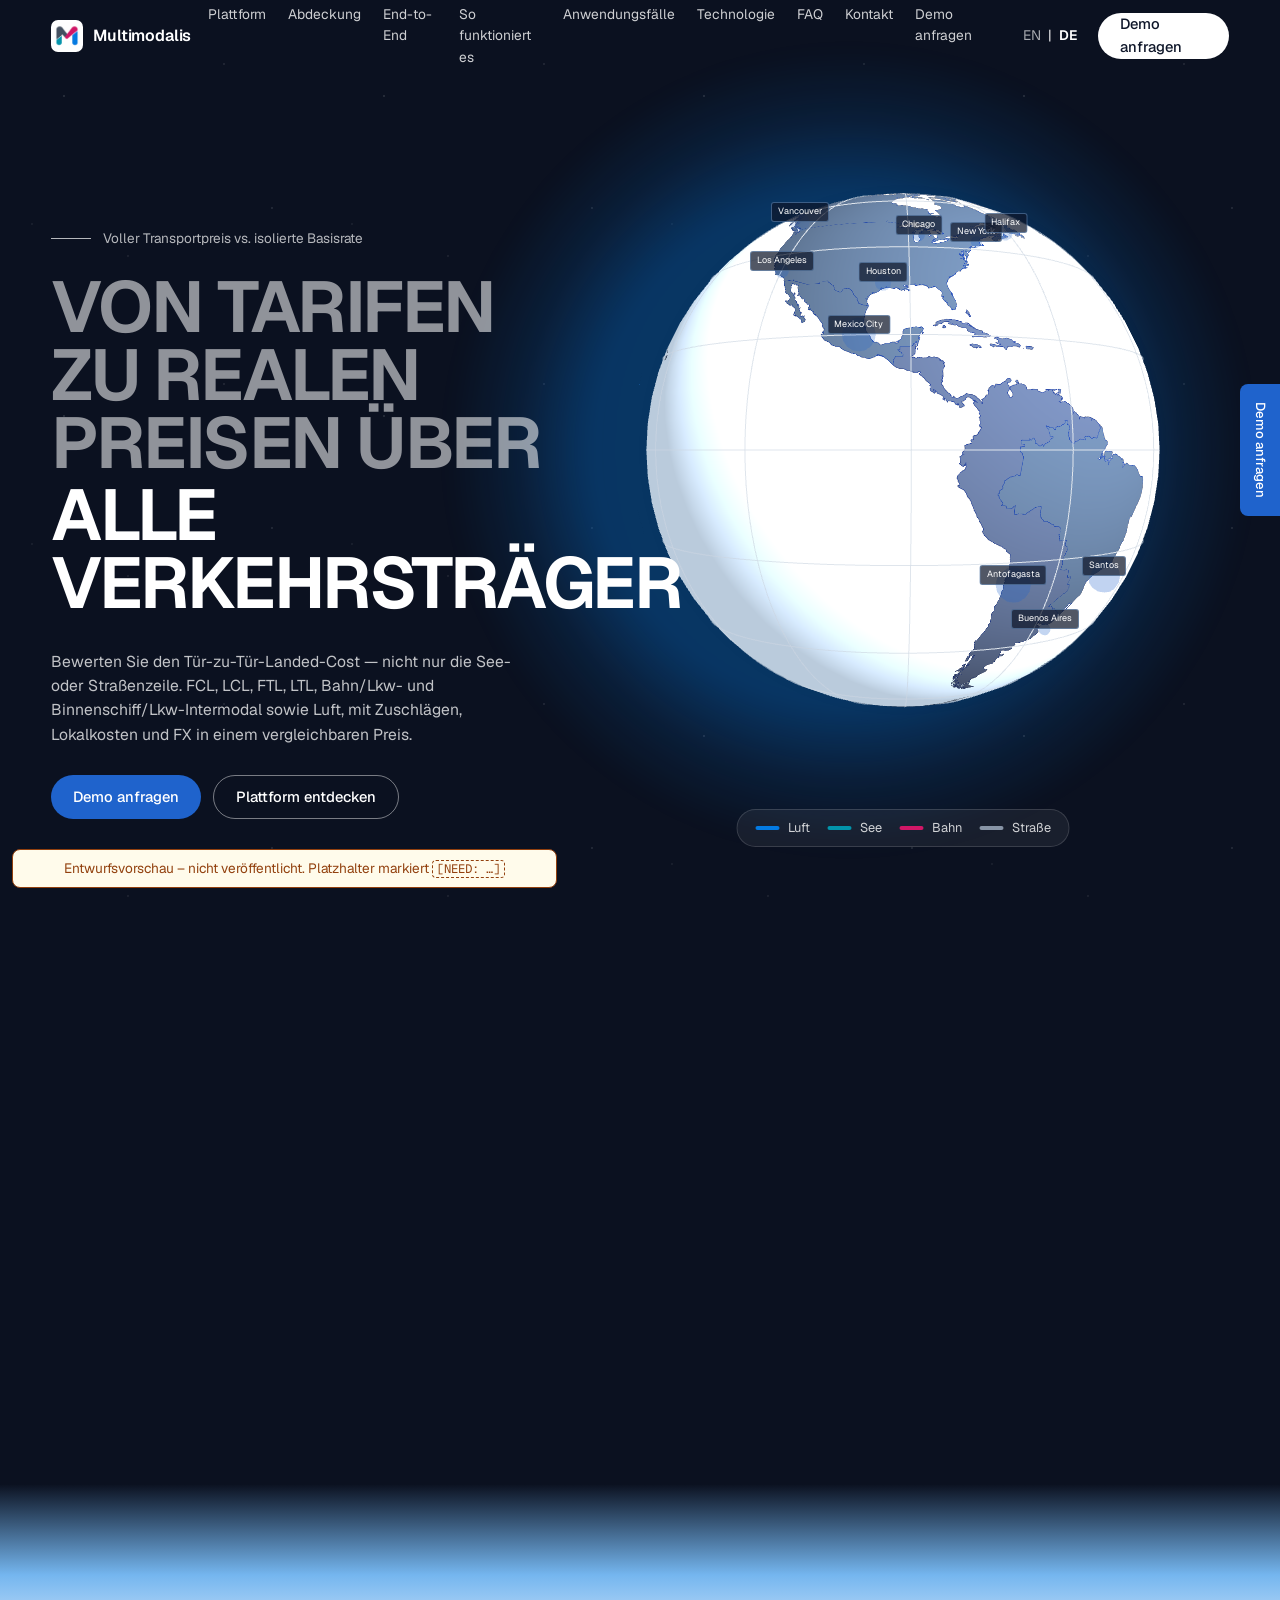
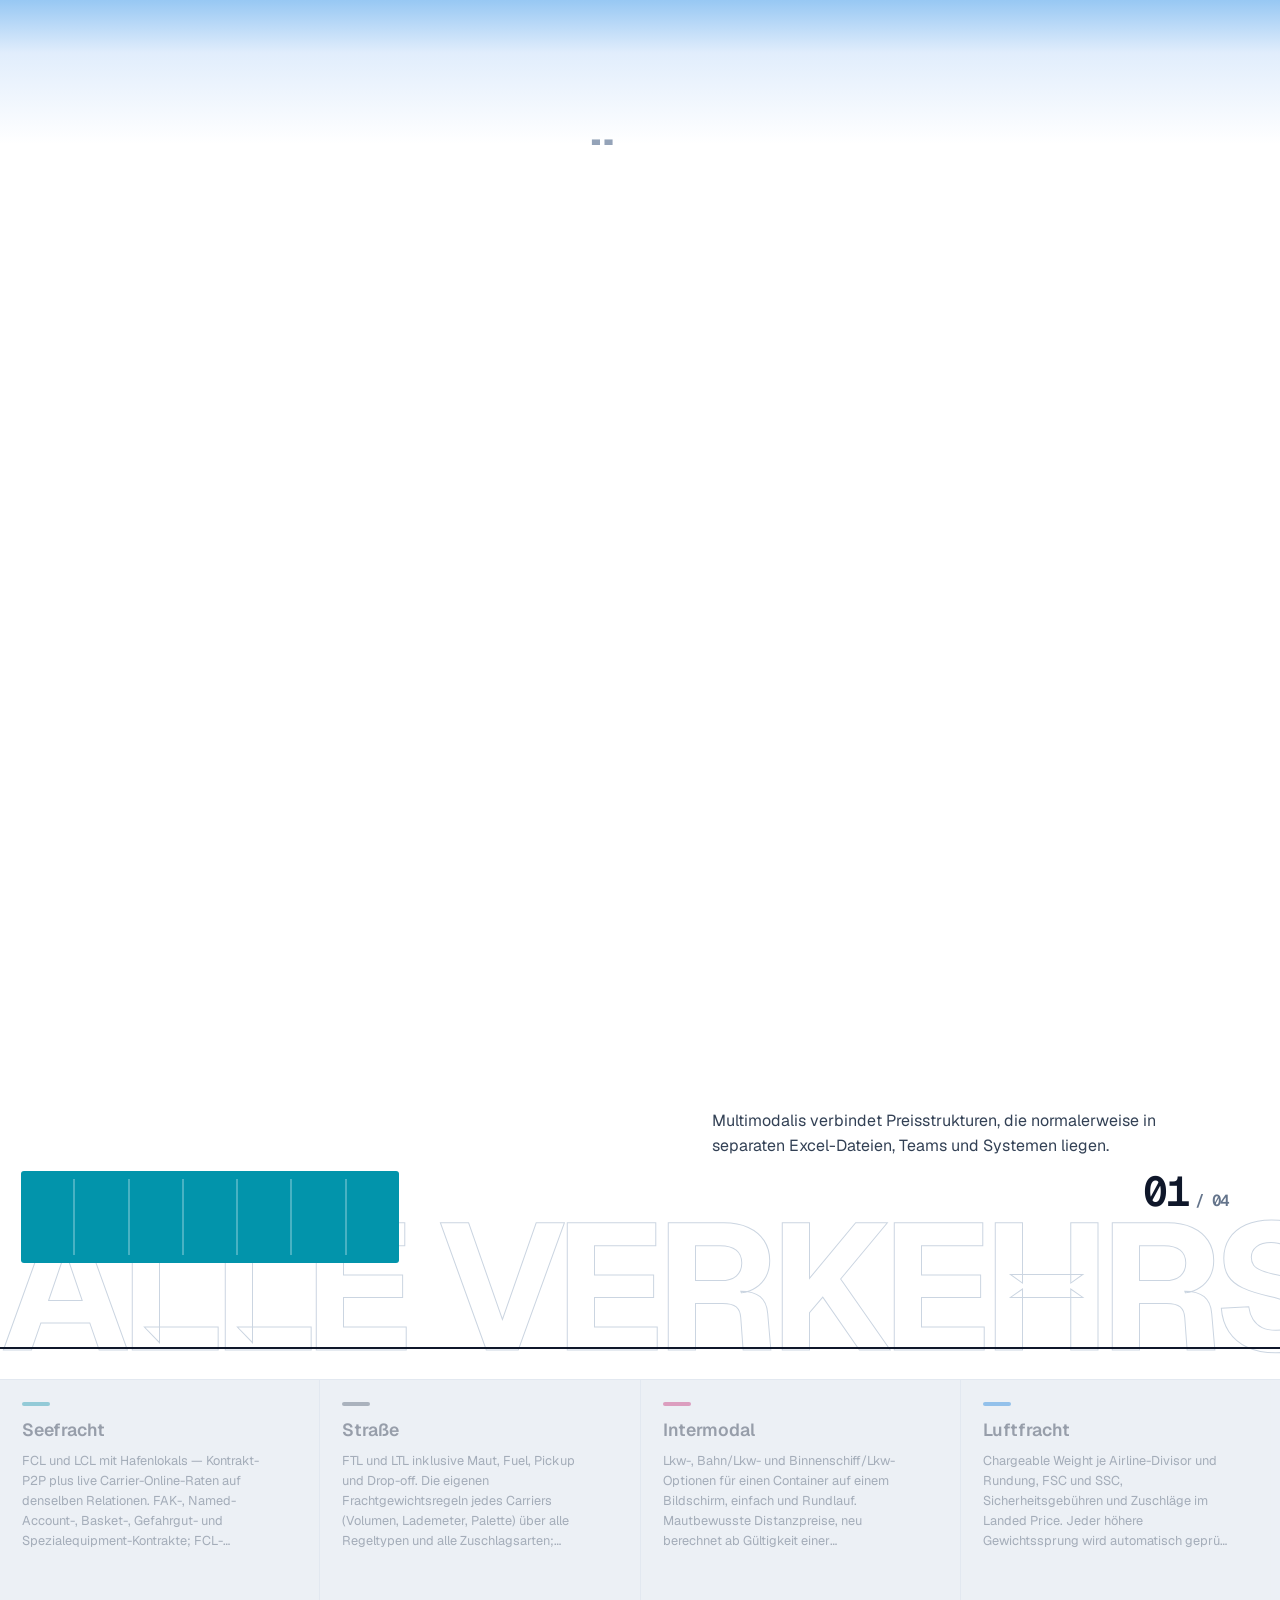
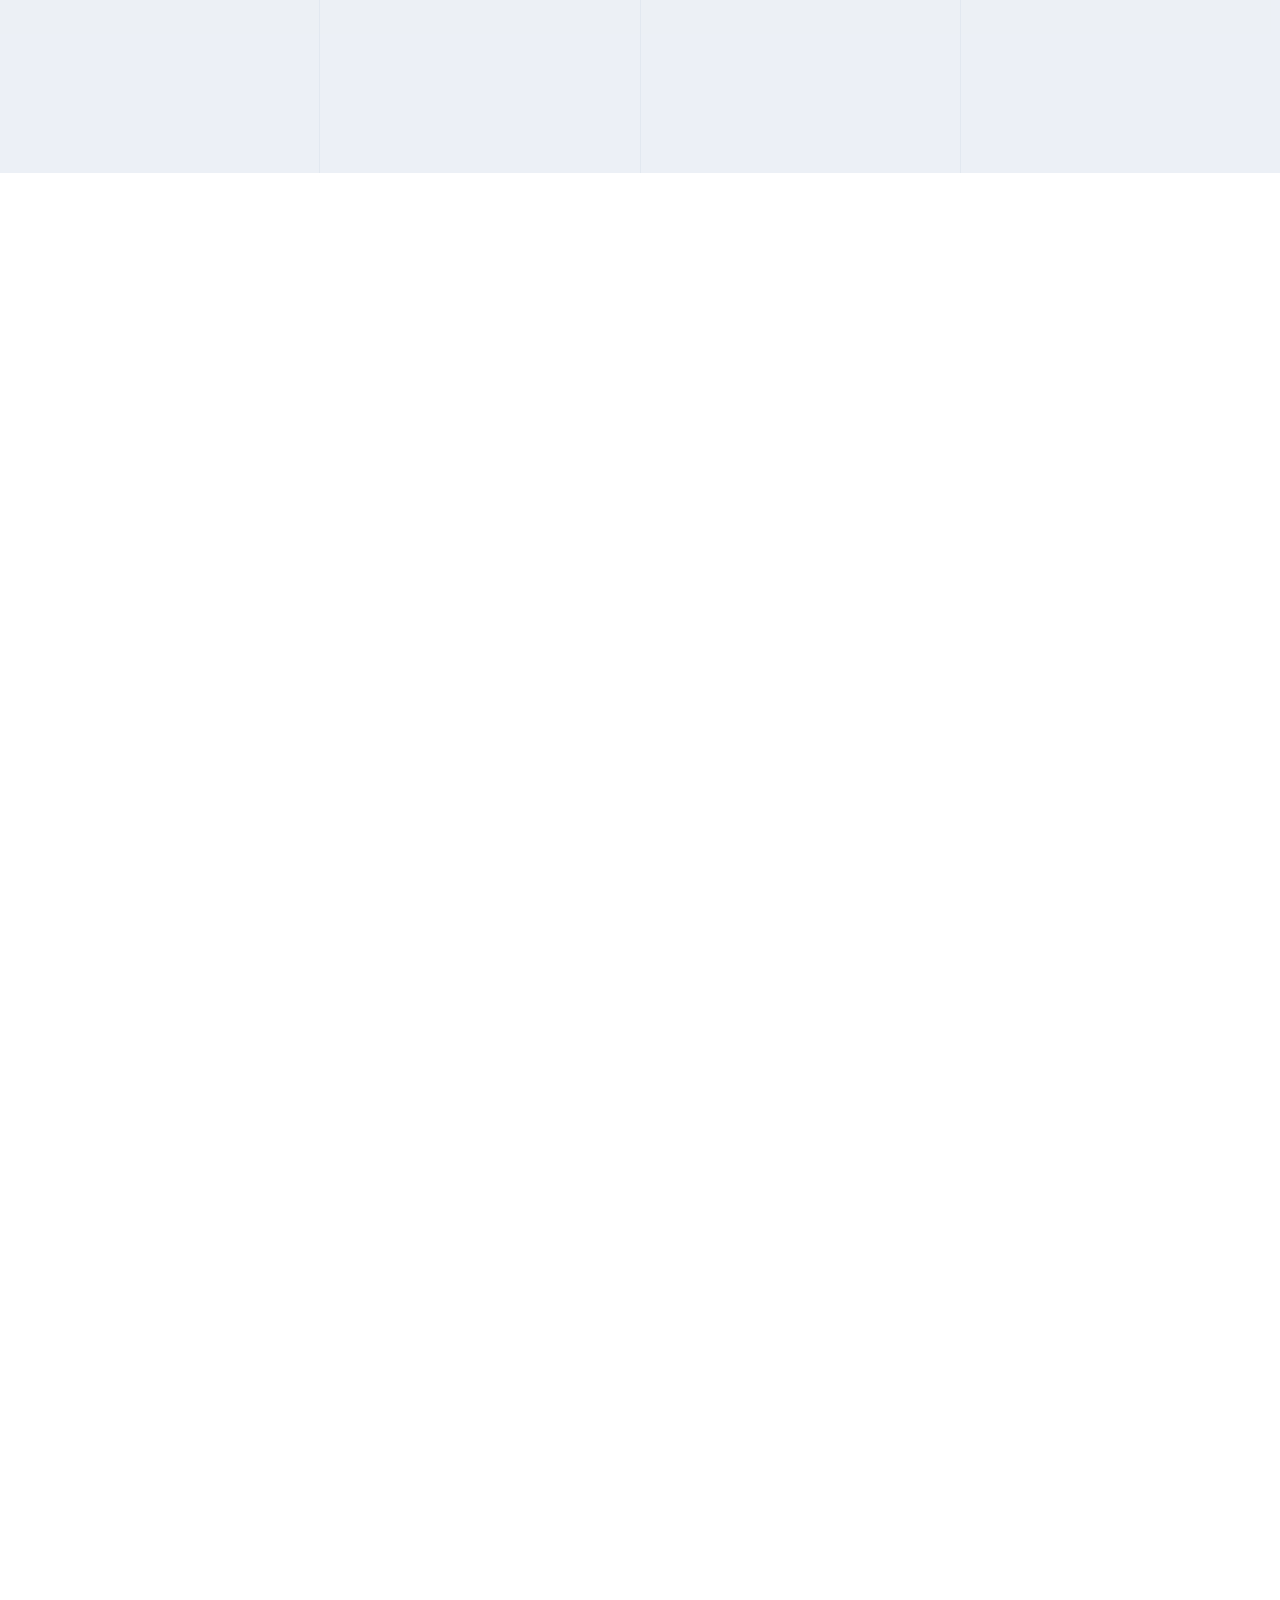
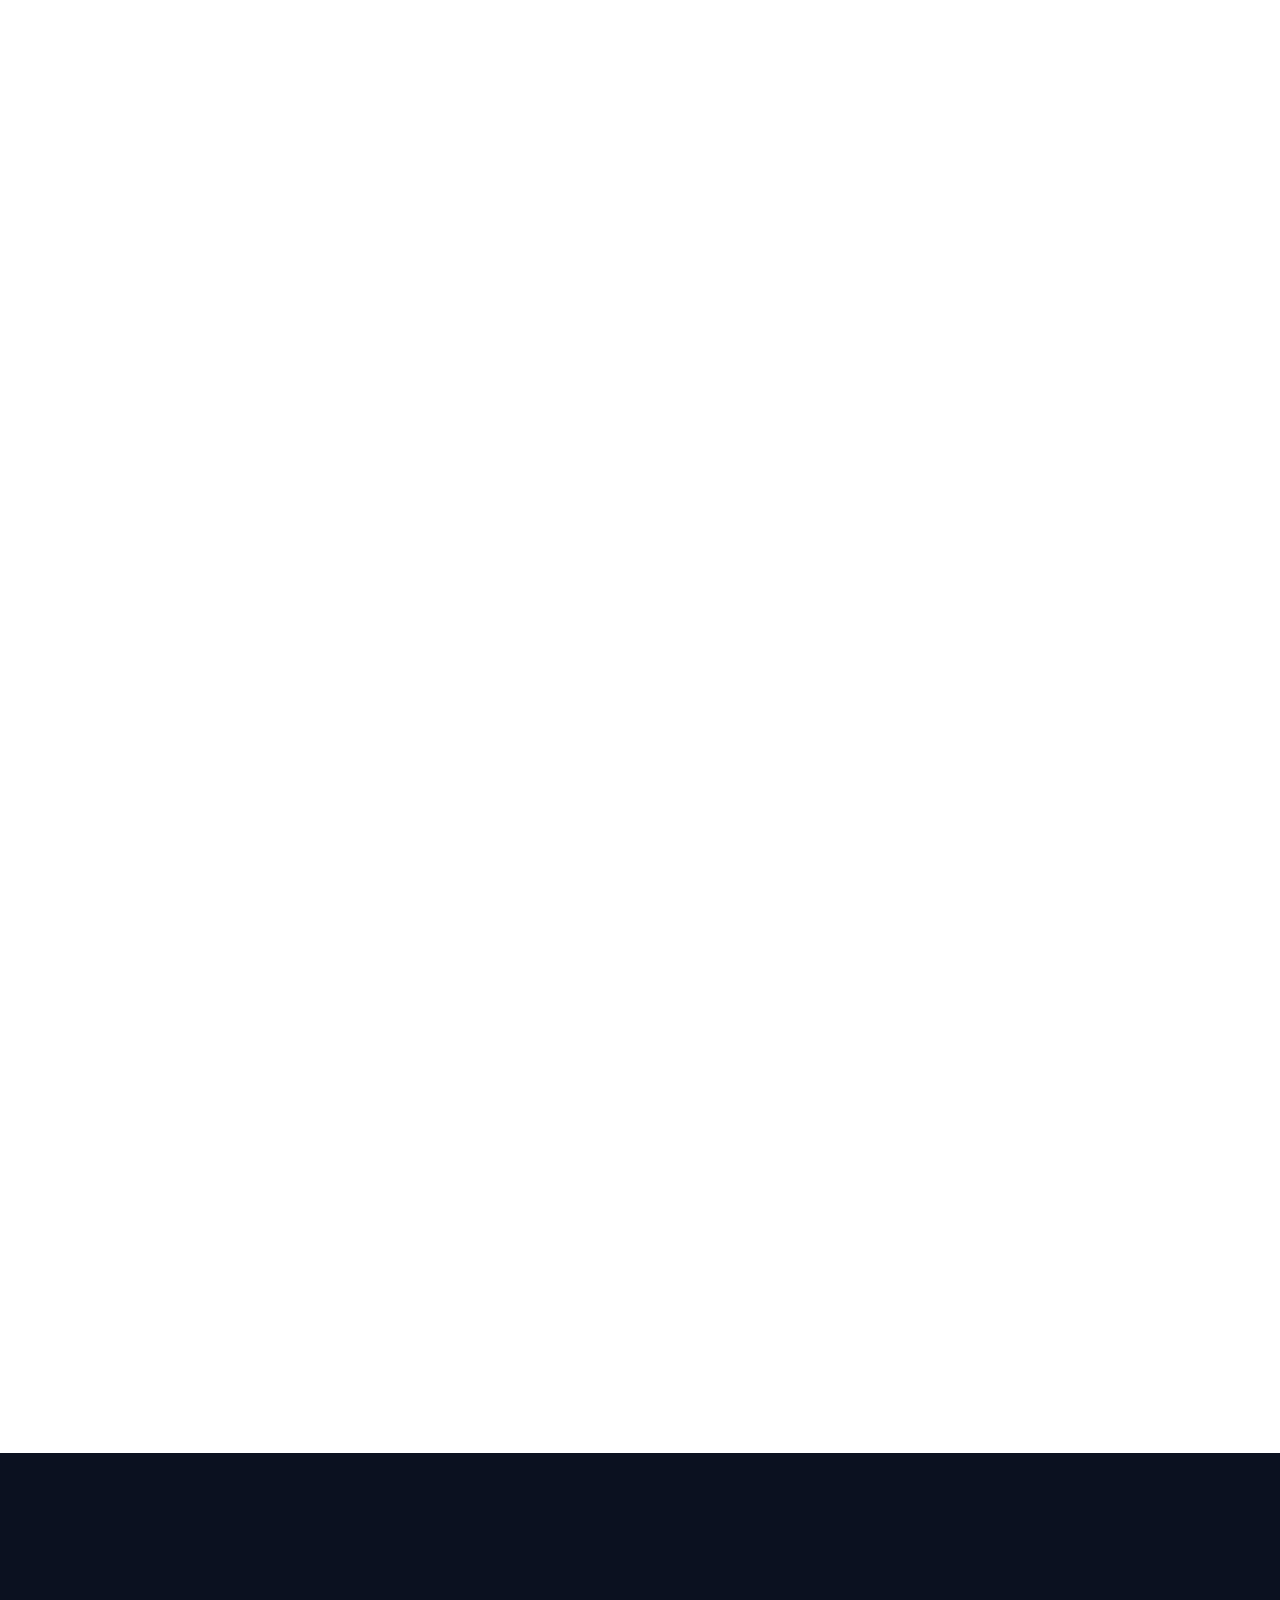
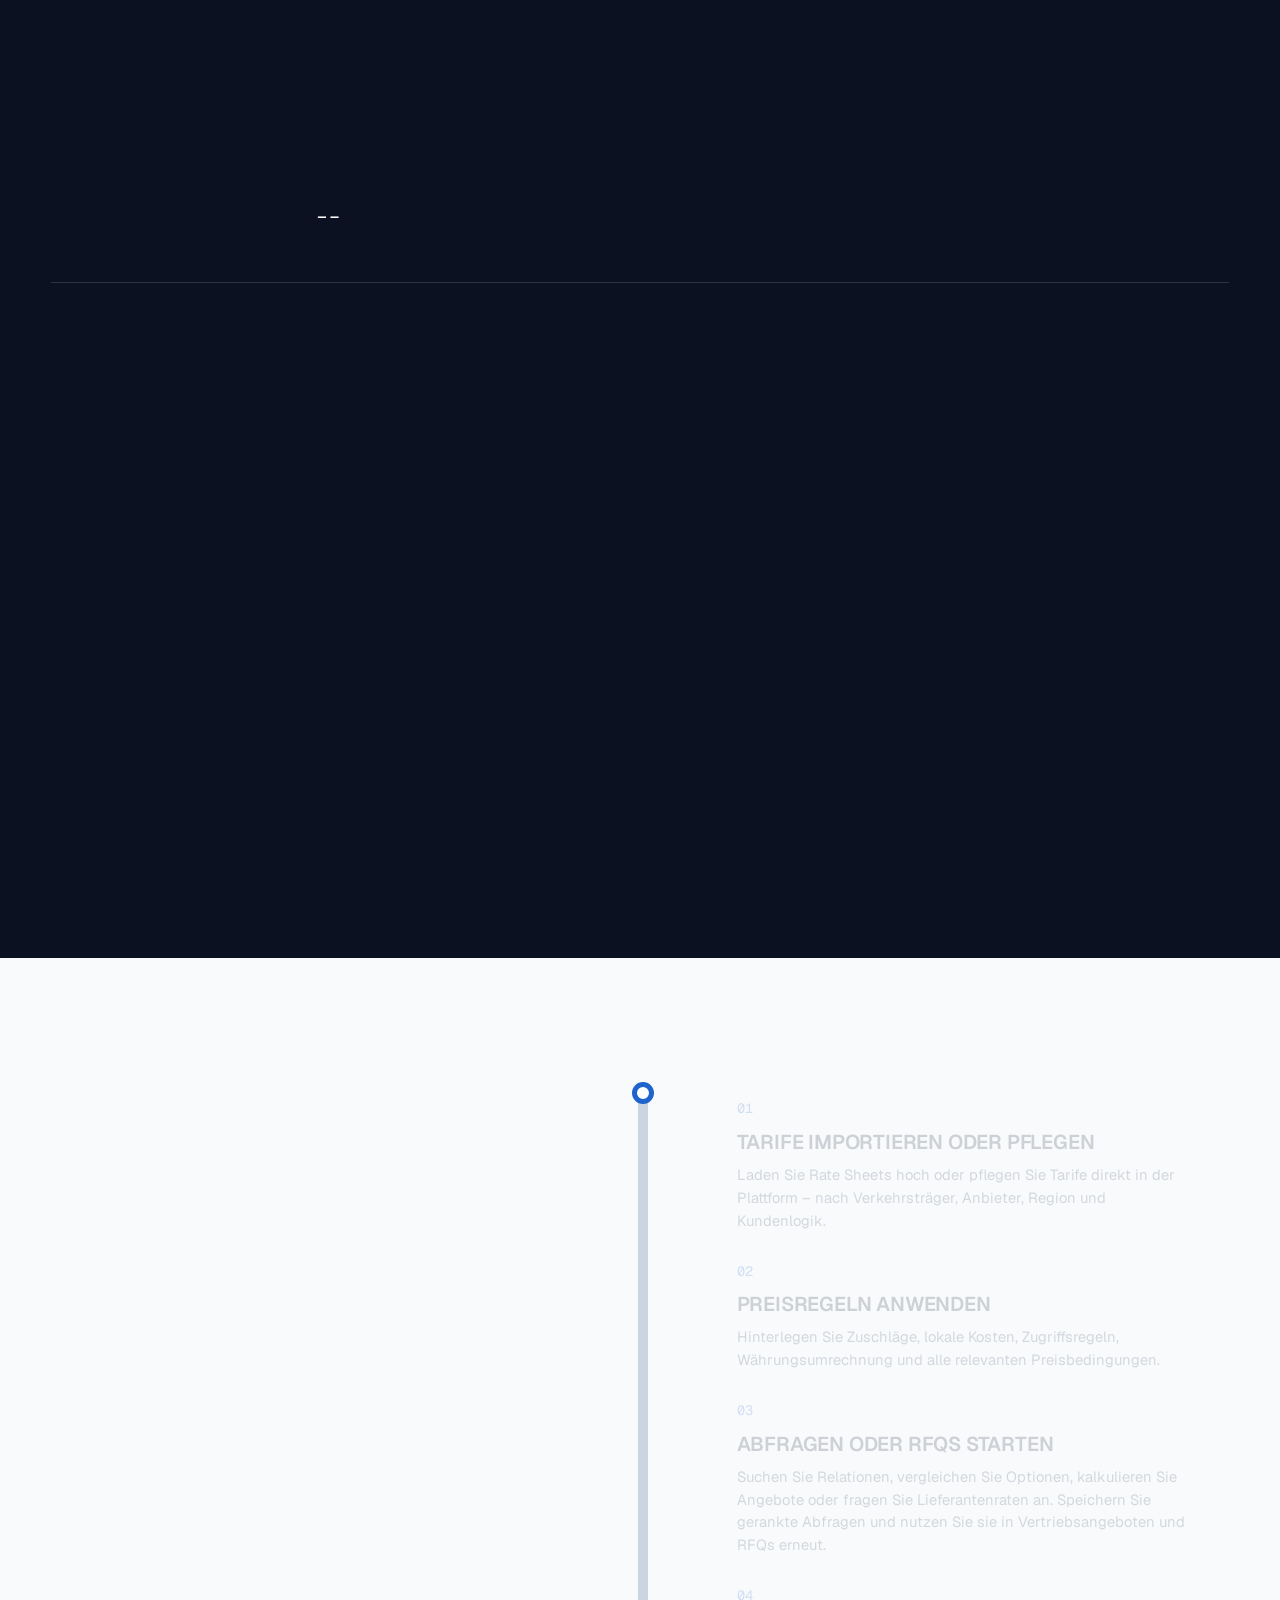
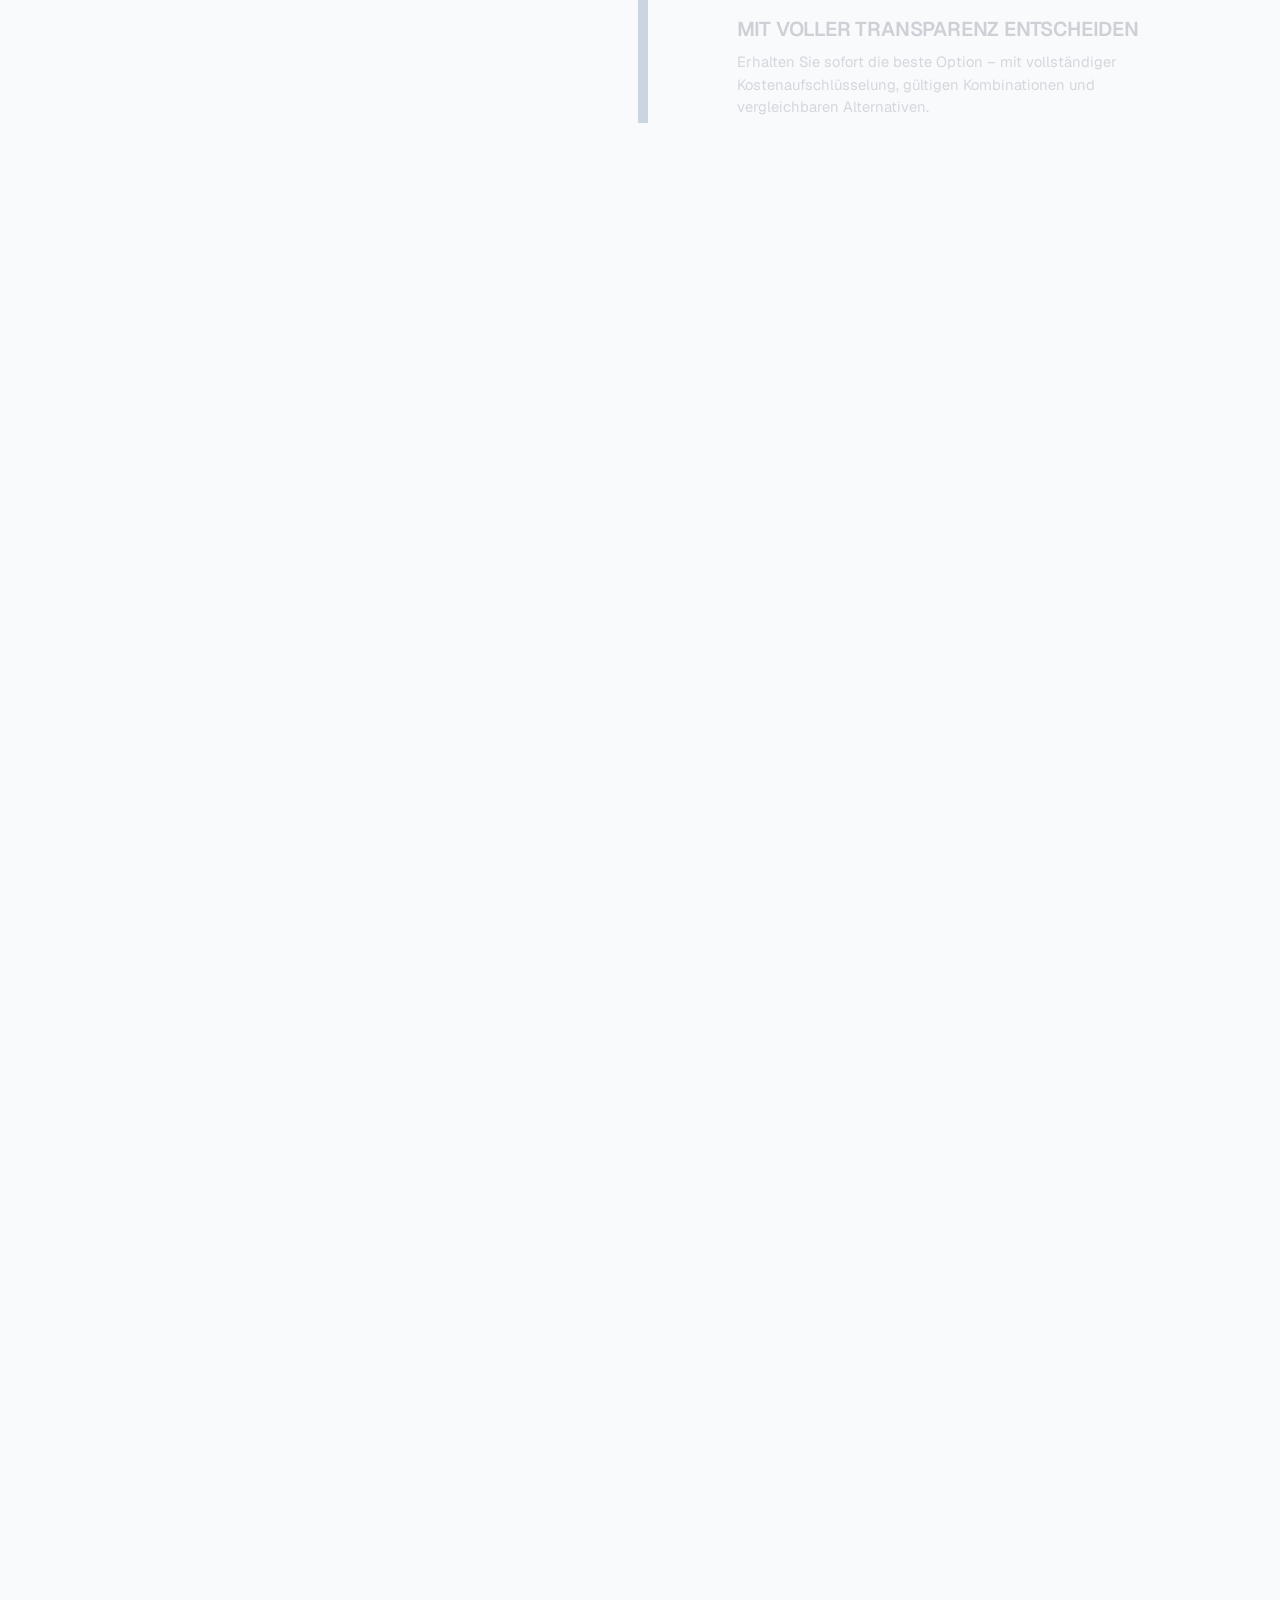
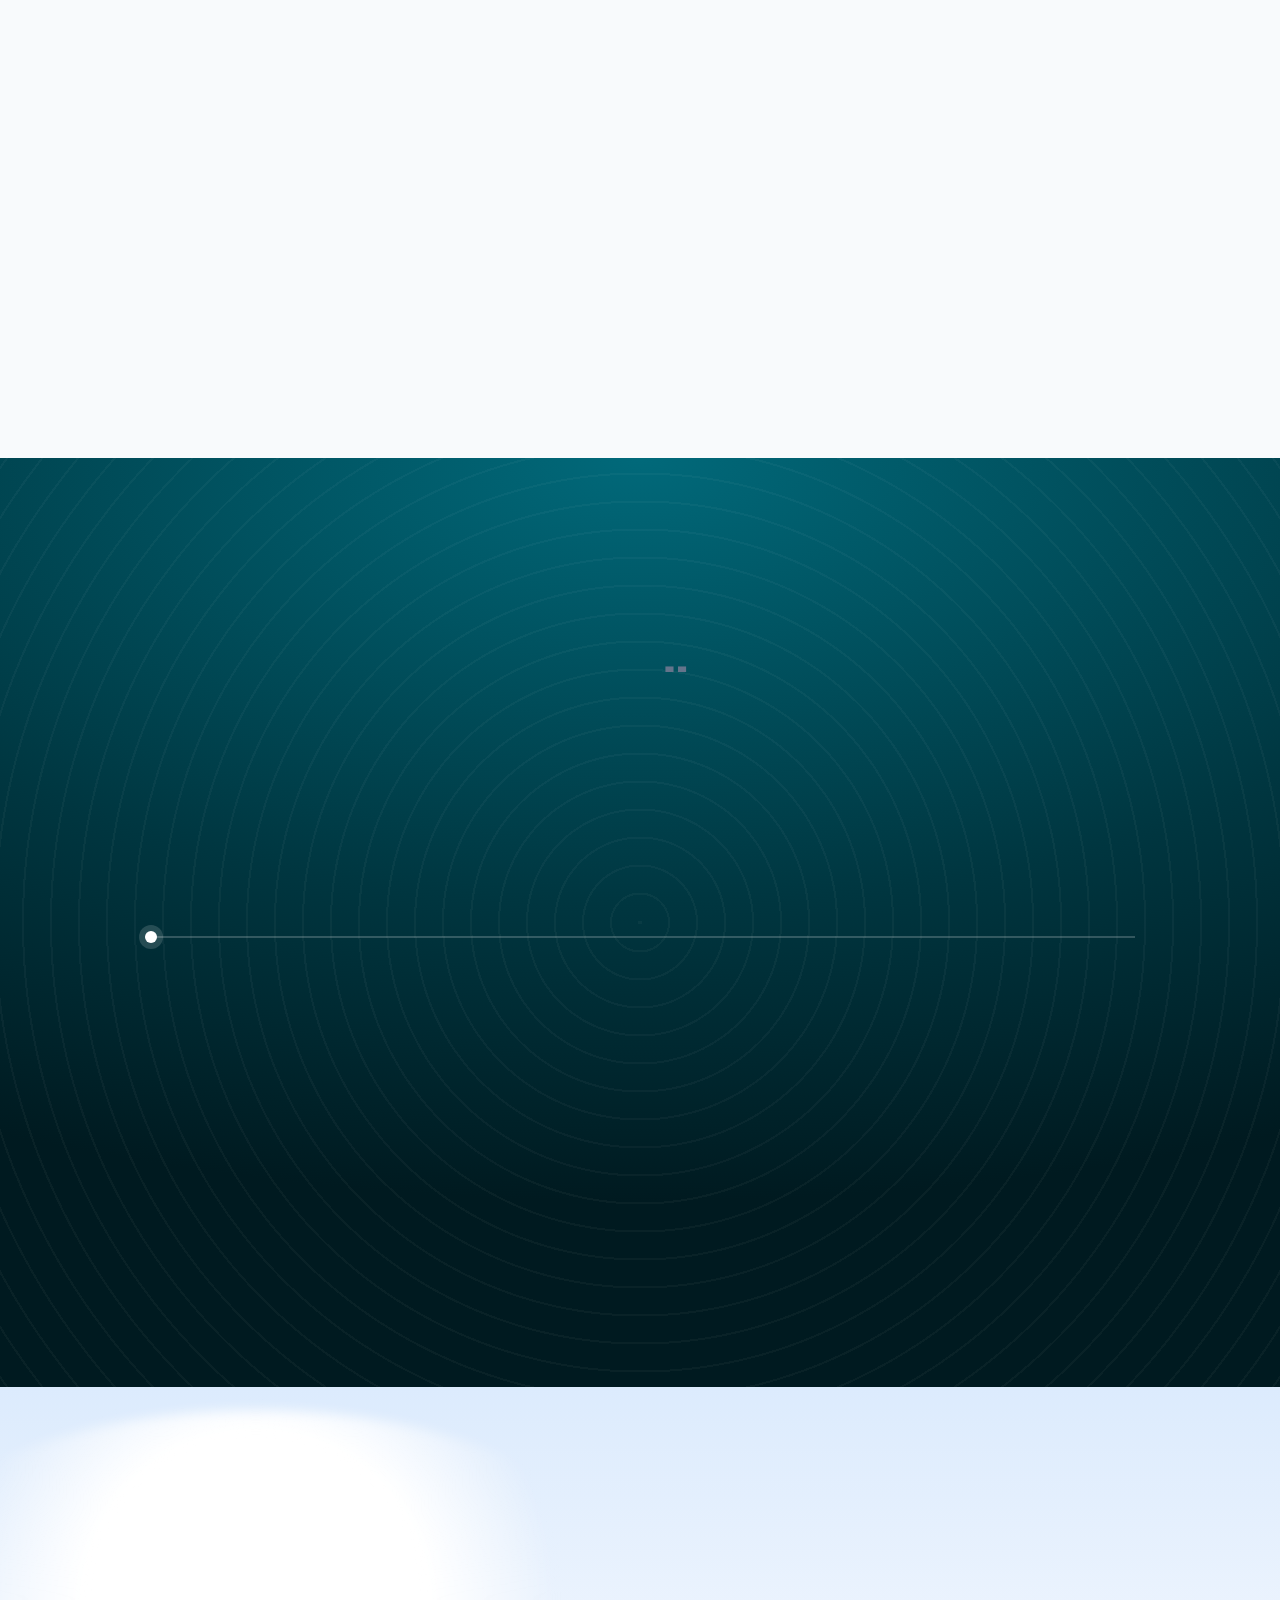
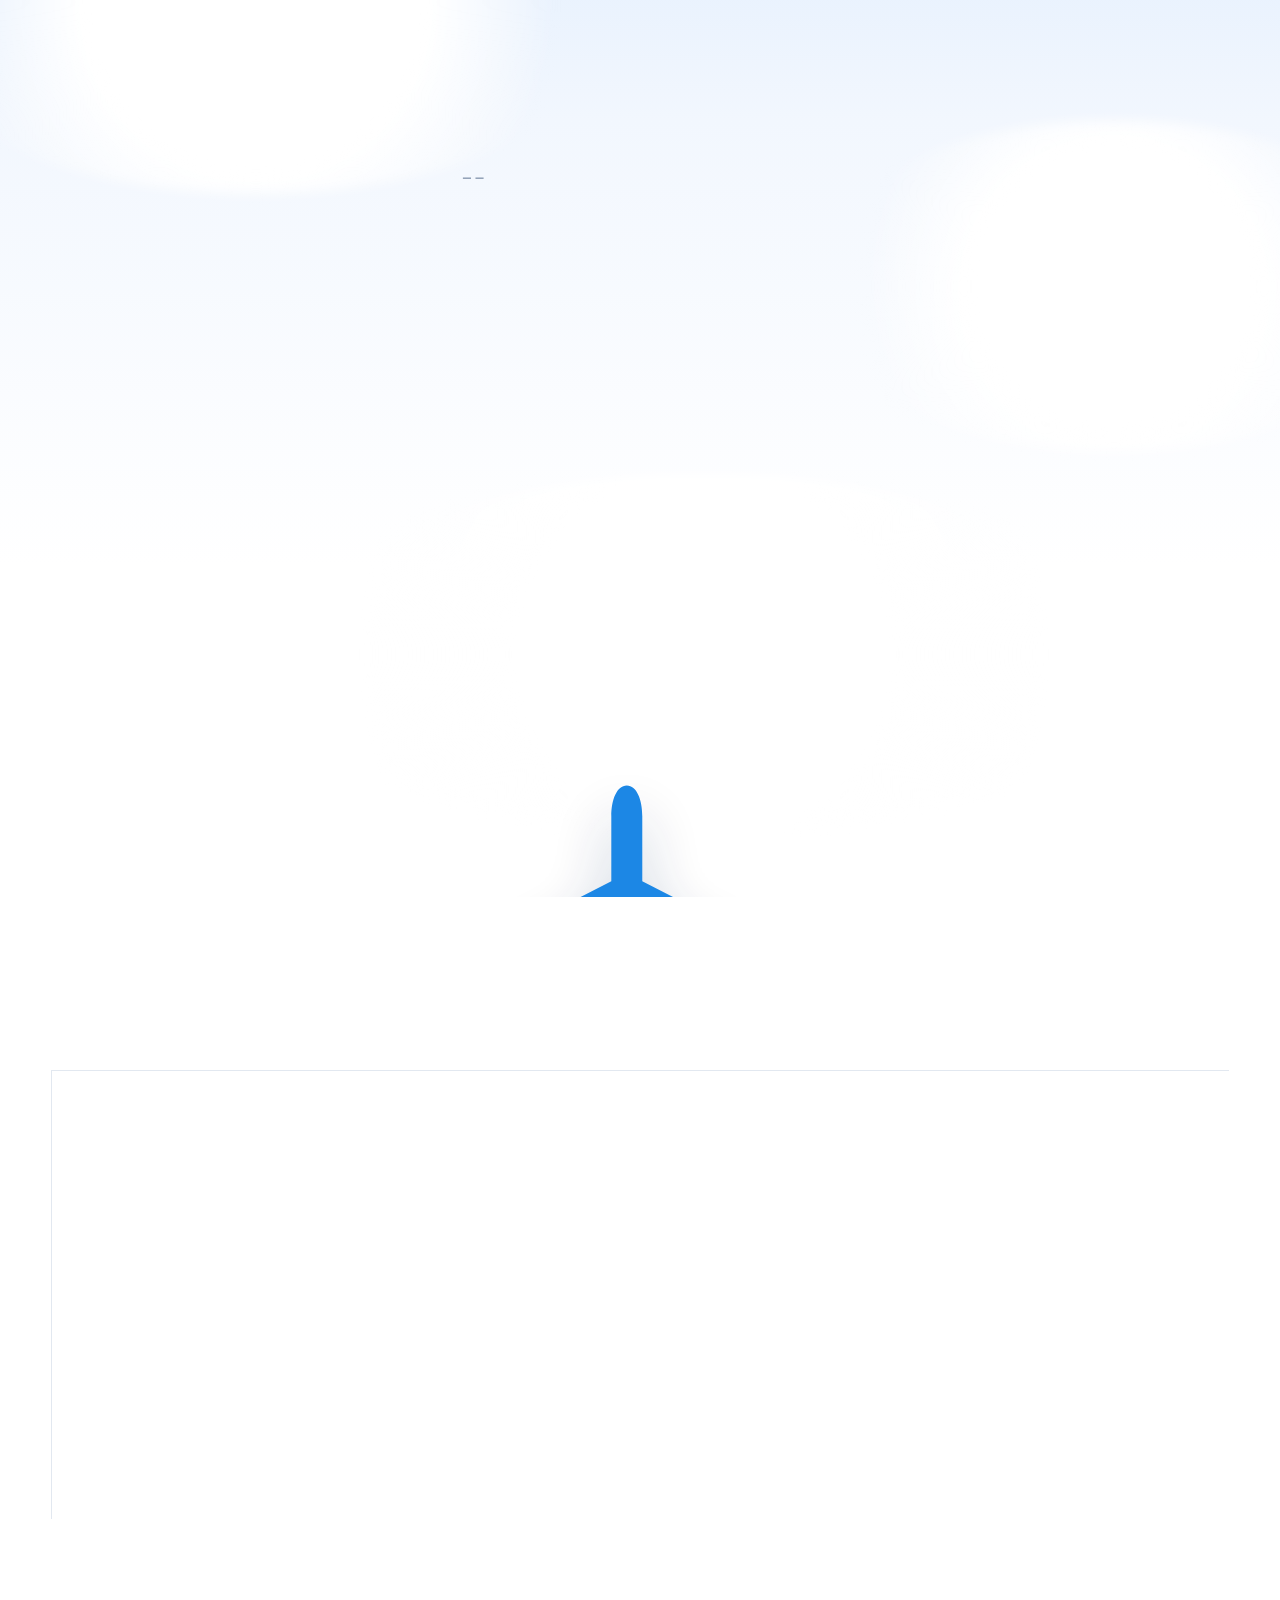
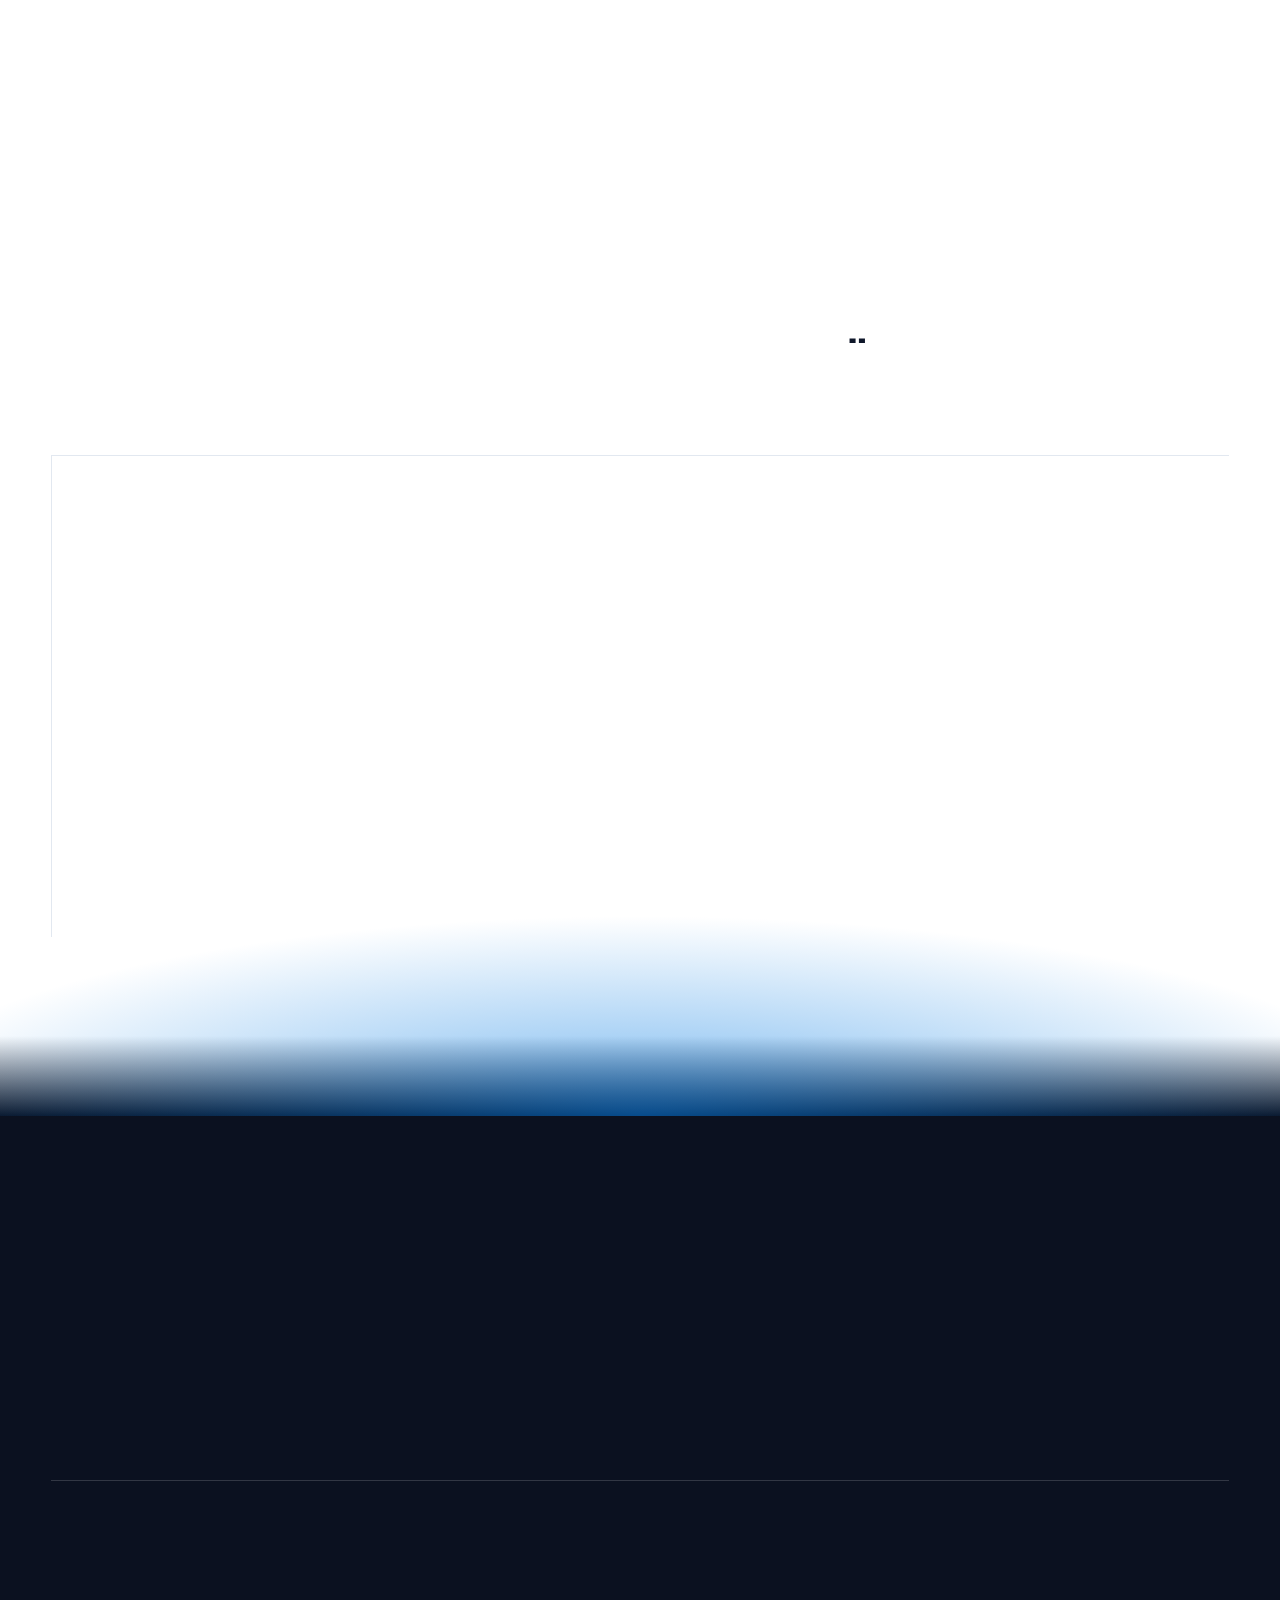
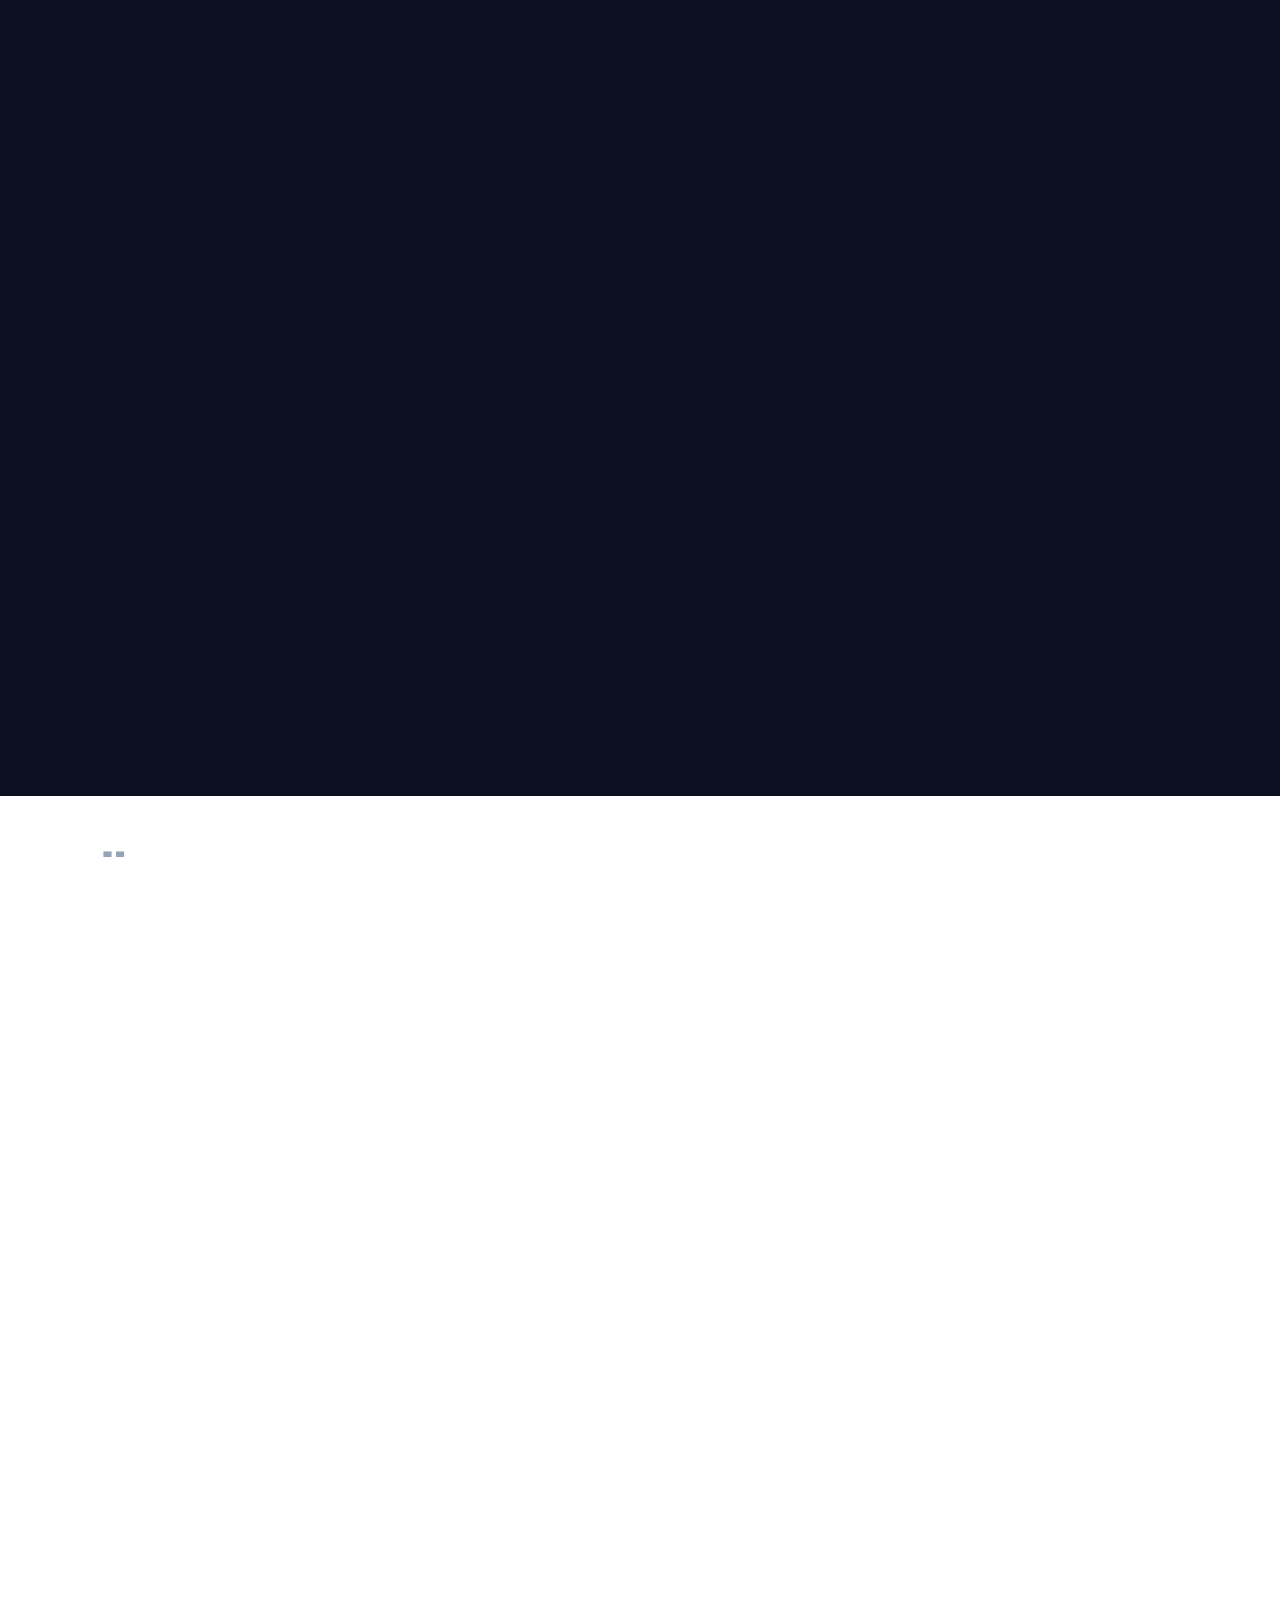
==== commit 2396bd0d: "Claims wording (Saad, 2026-10-14): word claims in intro stats, pricing list, technology bar" ====
--- a/site/de/index.html
+++ b/site/de/index.html
@@ -11,69 +11,28 @@
 <link rel="canonical" href="https://multimodalis.com/de/">
 <link rel="alternate" hreflang="en" href="https://multimodalis.com/en/"><link rel="alternate" hreflang="de" href="https://multimodalis.com/de/"><link rel="alternate" hreflang="x-default" href="https://multimodalis.com/en/">
 <meta property="og:type" content="website"><meta property="og:site_name" content="Multimodalis"><meta property="og:title" content="Multimodalis – Pricing Engine für Transportlogistik"><meta property="og:description" content="Bewerten Sie den Tür-zu-Tür-Landed-Cost — nicht nur die See- oder Straßenzeile. FCL, LCL, FTL, LTL, Bahn/Lkw- und Binnenschiff/Lkw-Intermodal sowie Luft, mit Zuschlägen, Lokalkosten und FX in einem vergleichbaren Preis."><meta property="og:url" content="https://multimodalis.com/de/"><meta property="og:image" content="https://multimodalis.com/assets/img/multimodalis-og.png"><meta property="og:locale" content="de_DE">
-<meta name="theme-color" content="#FFFFFF">
+<meta name="theme-color" content="#0F172A">
 <link rel="icon" href="../favicon.ico" sizes="any">
 <link rel="icon" type="image/png" sizes="32x32" href="../assets/favicon/multimodalis-favicon-32.png">
 <link rel="apple-touch-icon" href="../assets/favicon/apple-touch-icon.png">
 <link rel="manifest" href="../site.webmanifest">
 <link rel="preload" href="../assets/fonts/multimodalis-Geist-Variable.woff2" as="font" type="font/woff2" crossorigin>
-<link rel="stylesheet" href="../assets/css/site.css">
-<script src="../assets/js/main.js" defer></script>
+<link rel="stylesheet" href="../assets/css/uc.css">
+<script src="../assets/js/uc.js" defer></script>
 </head>
-<body>
+<body class="uc">
 <a class="skip-link" href="#main">Zum Inhalt springen</a>
-
-<nav aria-label="Hauptnavigation" class="site-nav">
-<div class="nav-inner">
-<a class="nav-logo" href="./"><img alt="" height="32" src="../assets/logo/multimodalis-logo-64.png" width="32"/>Multimodalis</a>
-<div class="nav-links">
-<a href="#platform">Plattform</a>
-<a href="#coverage">Abdeckung</a>
-<a href="#end-to-end">End-to-End</a>
-<a href="#how-it-works">So funktioniert es</a>
-<a href="#use-cases">Anwendungsfälle</a>
-<a href="#faq">FAQ</a>
-<a href="#contact">Kontakt</a>
-</div>
-<div class="nav-cta"><div aria-label="Language / Sprache" class="lang-toggle" role="group"><a class="lang-btn" href="../en/" hreflang="en" lang="en">EN</a><span aria-hidden="true" class="lang-sep">|</span><a aria-current="true" class="lang-btn" href="../de/" hreflang="de" lang="de">DE</a></div>
-<a class="btn btn-primary nav-btn" href="#contact">Demo anfragen</a>
-</div>
-<button aria-controls="mobile-menu" aria-expanded="false" aria-label="Menü öffnen" class="mobile-toggle" type="button"><svg aria-hidden="true" fill="none" height="22" stroke="currentColor" stroke-width="1.5" viewbox="0 0 24 24" width="22"><path d="M4 6h16M4 12h16M4 18h16" stroke-linecap="round" stroke-linejoin="round"></path></svg></button></div>
-<div id="mobile-menu">
-<a href="#platform">Plattform</a>
-<a href="#coverage">Abdeckung</a>
-<a href="#end-to-end">End-to-End</a>
-<a href="#how-it-works">So funktioniert es</a>
-<a href="#use-cases">Anwendungsfälle</a>
-<a href="#technology">Technologie</a>
-<a href="#faq">FAQ</a>
-<a href="#contact">Kontakt</a>
-<div aria-label="Language / Sprache" class="lang-toggle mobile-lang" role="group"><a class="lang-btn" href="../en/" hreflang="en" lang="en">EN</a><span aria-hidden="true" class="lang-sep">|</span><a aria-current="true" class="lang-btn" href="../de/" hreflang="de" lang="de">DE</a></div><a class="btn btn-primary mobile-cta" href="#contact">Demo anfragen</a>
-</div>
-</nav>
+<div class="draft-banner"><div class="container">Entwurfsvorschau – nicht veröffentlicht. Platzhalter markiert <span class="need">[NEED: …]</span></div></div>
+<div class="curtain" aria-hidden="true"><span class="curtain-bar"></span></div>
+<div class="cursor" aria-hidden="true"><span class="cursor-dot"></span><span class="cursor-ring"></span></div>
+<a class="side-tab" href="#contact">Demo anfragen</a>
+<header class="hd" data-hd><nav aria-label="Hauptnavigation" class="hd-inner"><a class="hd-logo" href="./"><img alt="" height="32" src="../assets/logo/multimodalis-logo-64.png" width="32">Multimodalis</a><div class="hd-links"><a href="#platform">Plattform</a><a href="#coverage">Abdeckung</a><a href="#end-to-end">End-to-End</a><a href="#how-it-works">So funktioniert es</a><a href="#use-cases">Anwendungsfälle</a><a href="#technology">Technologie</a><a href="#faq">FAQ</a><a href="#contact">Kontakt</a><a href="#contact">Demo anfragen</a></div><div class="hd-right"><div aria-label="Language / Sprache" class="lang-toggle" role="group"><a class="lang-btn" href="../en/" hreflang="en" lang="en">EN</a><span aria-hidden="true" class="lang-sep">|</span><a aria-current="true" class="lang-btn" href="../de/" hreflang="de" lang="de">DE</a></div><a class="pill pill-light hd-cta" href="#contact">Demo anfragen</a><button aria-controls="mobile-menu" aria-expanded="false" aria-label="Menü öffnen" class="mobile-toggle" type="button"><span></span><span></span></button></div></nav><div id="mobile-menu"><a href="#platform">Plattform</a><a href="#coverage">Abdeckung</a><a href="#end-to-end">End-to-End</a><a href="#how-it-works">So funktioniert es</a><a href="#use-cases">Anwendungsfälle</a><a href="#technology">Technologie</a><a href="#faq">FAQ</a><a href="#contact">Kontakt</a><a href="#contact">Demo anfragen</a><div aria-label="Language / Sprache" class="lang-toggle mobile-lang" role="group"><a class="lang-btn" href="../en/" hreflang="en" lang="en">EN</a><span aria-hidden="true" class="lang-sep">|</span><a aria-current="true" class="lang-btn" href="../de/" hreflang="de" lang="de">DE</a></div><a class="pill pill-blue" href="#contact">Demo anfragen</a></div></header>
 <main id="main">
-<section class="hero">
-<div class="container">
-<div class="grid-2">
-<div class="fade-up visible">
-<div class="hero-tagline">Voller Transportpreis vs. isolierte Basisrate</div>
-<h1>
-<span>Von Tarifen zu realen Preisen über</span><br/>
-<span id="rotating-term">alle Verkehrsträger</span>
-</h1>
-<p class="hero-sub">Bewerten Sie den Tür-zu-Tür-Landed-Cost — nicht nur die See- oder Straßenzeile. FCL, LCL, FTL, LTL, Bahn/Lkw- und Binnenschiff/Lkw-Intermodal sowie Luft, mit Zuschlägen, Lokalkosten und FX in einem vergleichbaren Preis.</p>
-<div class="hero-cta">
-<a class="btn btn-primary" href="#contact">Demo anfragen</a>
-<a class="btn btn-outline" href="#platform">Plattform entdecken</a>
-</div>
-<div class="hero-stats claims">
-<div class="hero-stat"><div class="stat-num">Eine einheitliche Pricing-Plattform</div></div>
-<div class="hero-stat"><div class="stat-num">Vollständige Kostentransparenz</div></div>
-<div class="hero-stat"><div class="stat-num">Unterstützt RFQ&nbsp;/ Ausschreibungen</div></div>
-</div>
-</div>
-<div class="fade-up visible hero-globe">
-<div class="globe-wrapper">
+<section class="s-hero" data-scene="hero" aria-labelledby="hero-title">
+<div class="s-hero-stick">
+<div class="hero-stars" aria-hidden="true"></div>
+<div class="hero-glow" aria-hidden="true"></div>
+<div class="hero-globe-wrap"><div class="globe-wrapper">
 <canvas aria-hidden="true" data-map="../assets/img/multimodalis-globe-world-fill.png" id="globe-canvas"></canvas>
 <div class="globe-labels" id="globe-labels"></div>
 <div aria-hidden="true" class="globe-legend">
@@ -82,477 +41,121 @@
 <div class="globe-legend-item"><div class="globe-legend-line legend-rail"></div>Bahn</div>
 <div class="globe-legend-item"><div class="globe-legend-line legend-road"></div>Straße</div>
 </div>
-</div>
-</div>
-</div>
-</div>
-</section>
-<section class="section" id="intro">
-<div class="container">
-<div class="intro-header fade-up">
-<div>
-<p class="intro-tagline">
-Was Multimodalis leistet
-</p>
-<h2>Eine Plattform für die gesamte Pricing-Komplexität</h2>
-</div>
-<p class="intro-lead">Multimodalis vereint fragmentierte Tariflandschaften in einer strukturierten Pricing Engine — über alle Verkehrsträger, alle Zuschläge und alle Kostenkombinationen hinweg.</p>
-</div>
-<div class="grid-4 fade-up">
-<div class="platform-card">
-<div class="platform-icon">
-<svg aria-hidden="true" fill="none" stroke="currentColor" stroke-width="1.8" viewbox="0 0 24 24"><rect height="14" rx="2" width="20" x="2" y="3"></rect><path d="M8 21h8M12 17v4" stroke-linecap="round" stroke-linejoin="round"></path></svg>
-</div>
-<h4>Tarife vereinen</h4>
-<p>Führen Sie See-, Straßen-, Intermodal- (Bahn/Lkw, Binnenschiff/Lkw) und Luftfrachtraten in einer Struktur und einem System zusammen.</p>
-</div>
-<div class="platform-card">
-<div class="platform-icon">
-<svg aria-hidden="true" fill="none" stroke="currentColor" stroke-width="1.8" viewbox="0 0 24 24"><path d="M12 2L2 7l10 5 10-5-10-5z" stroke-linecap="round" stroke-linejoin="round"></path><path d="M2 17l10 5 10-5M2 12l10 5 10-5" stroke-linecap="round" stroke-linejoin="round"></path></svg>
-</div>
-<h4>Vollständige Kostenlogik anwenden</h4>
-<p>Berücksichtigen Sie automatisch Fuel, BAF, THC, Maut, Handling, Pickup, Drop-off, KWZ und alle Zuschläge.</p>
-</div>
-<div class="platform-card">
-<div class="platform-icon">
-<svg aria-hidden="true" fill="none" stroke="currentColor" stroke-width="1.8" viewbox="0 0 24 24"><path d="M18 20V10M12 20V4M6 20v-6" stroke-linecap="round" stroke-linejoin="round"></path></svg>
-</div>
-<h4>Echte Preise vergleichen</h4>
-<p>Vergleichen Sie vollständige Transportoptionen nebeneinander — nicht isolierte Ratentabellen aus getrennten Systemen.</p>
-</div>
-<div class="platform-card">
-<div class="platform-icon">
-<svg aria-hidden="true" fill="none" stroke="currentColor" stroke-width="1.8" viewbox="0 0 24 24"><path d="M9 11l3 3L22 4" stroke-linecap="round" stroke-linejoin="round"></path><path d="M21 12v7a2 2 0 0 1-2 2H5a2 2 0 0 1-2-2V5a2 2 0 0 1 2-2h11" stroke-linecap="round" stroke-linejoin="round"></path></svg>
-</div>
-<h4>Kundenangebote, Ausschreibungen und RFQ</h4>
-<p>Erstellen Sie versionierte Kundenangebote aus FCL-, LTL-, Luft- und LCL-Raten. Führen Sie Ausschreibungen, erfassen Sie Lieferantenantworten und tracken Sie Kapazitäten — kein generischer Slogan.</p>
-</div>
-</div>
-</div>
-</section>
-<div class="divider"></div>
-<section class="section" id="platform">
-<div class="container">
-<div class="section-header centered fade-up">
-<h2>Eine einheitliche Pricing Engine für Transportlogistik</h2>
-<p>Multimodalis zeigt nicht nur Tarife. Die Plattform berechnet echte Transportpreise – über alle Verkehrsträger, alle Kostenelemente und alle relevanten Preislogiken hinweg.</p>
-</div>
-<div class="platform-grid fade-up">
-<div class="platform-card">
-<div class="platform-icon">
-<svg aria-hidden="true" viewbox="0 0 24 24"><path d="M9 17v-6h13M9 17l-4-4m4 4l-4 4M15 7V5a2 2 0 00-2-2H5a2 2 0 00-2 2v14a2 2 0 002 2h8a2 2 0 002-2v-2" stroke-linecap="round" stroke-linejoin="round"></path></svg>
-</div>
-<h4>Einheitliche Pricing Engine</h4>
-<p>Eine Pricing-Logik für FCL, LCL, FTL, LTL, Bahn/Lkw- und Binnenschiff/Lkw-Intermodal sowie Luftfracht – alles in einem System berechnet.</p>
-</div>
-<div class="platform-card">
-<div class="platform-icon">
-<svg aria-hidden="true" viewbox="0 0 24 24"><path d="M12 8c-1.657 0-3 .895-3 2s1.343 2 3 2 3 .895 3 2-1.343 2-3 2m0-10V4m0 14v2M5 12a7 7 0 1014 0A7 7 0 005 12z" stroke-linecap="round" stroke-linejoin="round"></path></svg>
-</div>
-<h4>Vollständige Kostenaufschlüsselung</h4>
-<p>Berücksichtigen Sie Basisraten, Zuschläge, lokale Kosten, Handling, Fuel, BAF, Maut, KWZ, Terminalkosten und Währungsumrechnung.</p>
-</div>
-<div class="platform-card">
-<div class="platform-icon">
-<svg aria-hidden="true" viewbox="0 0 24 24"><path d="M3 10h11M9 21V3m12 7h-5m0 0V5m0 5v5" stroke-linecap="round" stroke-linejoin="round"></path></svg>
-</div>
-<h4>Kombinationslogik</h4>
-<p>Kombinieren Sie verschiedene Tarife und Transportabschnitte zu einer gültigen, optimierten Transportoption mit einem Gesamtpreis.</p>
-</div>
-<div class="platform-card">
-<div class="platform-icon">
-<svg aria-hidden="true" viewbox="0 0 24 24"><path d="M8 9l3 3-3 3m5 0h3M5 20h14a2 2 0 002-2V6a2 2 0 00-2-2H5a2 2 0 00-2 2v12a2 2 0 002 2z" stroke-linecap="round" stroke-linejoin="round"></path></svg>
-</div>
-<h4>NAC, Ausschreibungen, Kapazität und Spot</h4>
-<p>Führen Sie Ausschreibungen, sammeln Sie Lieferantenantworten, tracken Sie Kapazität und senden Sie Spot-Anfragen. NAC ist ein Workflow — nicht nur ein weiterer Ratentyp — und Ergebnisse stehen neben Ihren Kontrakttarifen.</p>
-</div>
-<div class="platform-card">
-<div class="platform-icon">
-<svg aria-hidden="true" viewbox="0 0 24 24"><path d="M7 3h8l5 5v13a2 2 0 01-2 2H7a2 2 0 01-2-2V5a2 2 0 012-2z" stroke-linecap="round" stroke-linejoin="round"></path><path d="M14 3v6h6M8 13h8M8 17h5" stroke-linecap="round" stroke-linejoin="round"></path></svg>
-</div>
-<h4>Angebotserstellung im Vertrieb</h4>
-<p>Erstellen Sie versionierte Kundenangebote aus Gruppentemplates, exportieren Sie PDF und ziehen Sie Raten aus FCL, LTL, Luft und LCL in ein kommerzielles Dokument.</p>
-</div>
-<div class="platform-card">
-<div class="platform-icon">
-<svg aria-hidden="true" viewbox="0 0 24 24"><path d="M13 10V3L4 14h7v7l9-11h-7z" stroke-linecap="round" stroke-linejoin="round"></path></svg>
-</div>
-<h4>Hoher Automatisierungsgrad</h4>
-<p>Automatisieren Sie wiederkehrende Preislogik, Tarifimporte, eingehende RFQs und Kostenupdates, um manuellen Aufwand zu senken.</p>
-</div>
-</div>
-</div>
-</section>
-<div class="divider"></div>
-<section class="section section-alt" id="coverage">
-<div class="container">
-<div class="coverage-header fade-up">
-<h2>Alle Verkehrsträger. Eine Pricing-Logik.</h2>
-<p>Multimodalis verbindet Preisstrukturen, die normalerweise in separaten Excel-Dateien, Teams und Systemen liegen.</p>
-</div>
-<div class="modes-grid fade-up">
-<div class="mode-card">
-<img alt="Containerschiff auf See" decoding="async" height="600" src="../assets/img/multimodalis-ocean.webp" width="800"/>
-<div class="mode-body">
-<h3>Seefracht</h3>
-<p>FCL und LCL mit Hafenlokals — Kontrakt-P2P plus live Carrier-Online-Raten auf denselben Relationen. FAK-, Named-Account-, Basket-, Gefahrgut- und Spezialequipment-Kontrakte; FCL-Uploads zellgenau geprüft; Tür-zu-Tür aus echten Vor- und Nachlauftarifen statt geschätzter Aufschläge.</p>
-</div>
-</div>
-<div class="mode-card">
-<img alt="Lkw auf der Autobahn" decoding="async" height="600" src="../assets/img/multimodalis-road.webp" width="800"/>
-<div class="mode-body">
-<h3>Straße</h3>
-<p>FTL und LTL inklusive Maut, Fuel, Pickup und Drop-off. Die eigenen Frachtgewichtsregeln jedes Carriers (Volumen, Lademeter, Palette) über alle Regeltypen und alle Zuschlagsarten; Sendungen außerhalb der Limits zeigen „auf Anfrage“ statt eines irreführenden Preises.</p>
-</div>
-</div>
-<div class="mode-card">
-<img alt="Güterzug" decoding="async" height="600" src="../assets/img/multimodalis-rail-barge.webp" width="800"/>
-<div class="mode-body">
-<h3>Intermodal</h3>
-<p>Lkw-, Bahn/Lkw- und Binnenschiff/Lkw-Optionen für einen Container auf einem Bildschirm, einfach und Rundlauf. Mautbewusste Distanzpreise, neu berechnet ab Gültigkeit einer Mautänderung; Terminalkosten, KV- / All-in-Zonenzuschläge mit Periodensteuerung; Rheinpegel überwacht gegen das Niedrigwasserband jedes Anbieters.</p>
-</div>
-</div>
-<div class="mode-card">
-<img alt="Frachtflugzeug" decoding="async" height="600" src="../assets/img/multimodalis-air.webp" width="800"/>
-<div class="mode-body">
-<h3>Luftfracht</h3>
-<p>Chargeable Weight je Airline-Divisor und Rundung, FSC und SSC, Sicherheitsgebühren und Zuschläge im Landed Price. Jeder höhere Gewichtssprung wird automatisch geprüft und die Ersparnis angezeigt; eine Piece-Restriction-Engine prüft jedes Packstück.</p>
-</div>
-</div>
-</div>
-<div class="coverage-strip fade-up">
-<div class="cstrip-left">
-<h3>Enthaltene Preiskomponenten</h3>
-<div class="comp-list">
-<div class="comp-item"><span class="comp-check"><svg aria-hidden="true" fill="none" viewbox="0 0 12 12"><path d="M2 6l3 3 5-5" stroke="currentColor"></path></svg></span><span>Basisraten</span></div>
-<div class="comp-item"><span class="comp-check"><svg aria-hidden="true" fill="none" viewbox="0 0 12 12"><path d="M2 6l3 3 5-5" stroke="currentColor"></path></svg></span><span>Fuel &amp; Diesel</span></div>
-<div class="comp-item"><span class="comp-check"><svg aria-hidden="true" fill="none" viewbox="0 0 12 12"><path d="M2 6l3 3 5-5" stroke="currentColor"></path></svg></span>BAF / CAF / PSS</div>
-<div class="comp-item"><span class="comp-check"><svg aria-hidden="true" fill="none" viewbox="0 0 12 12"><path d="M2 6l3 3 5-5" stroke="currentColor"></path></svg></span>THC / local charges</div>
-<div class="comp-item"><span class="comp-check"><svg aria-hidden="true" fill="none" viewbox="0 0 12 12"><path d="M2 6l3 3 5-5" stroke="currentColor"></path></svg></span><span>Maut &amp; Distanzlogik</span></div>
-<div class="comp-item"><span class="comp-check"><svg aria-hidden="true" fill="none" viewbox="0 0 12 12"><path d="M2 6l3 3 5-5" stroke="currentColor"></path></svg></span><span>Pickup / Drop-off</span></div>
-<div class="comp-item"><span class="comp-check"><svg aria-hidden="true" fill="none" viewbox="0 0 12 12"><path d="M2 6l3 3 5-5" stroke="currentColor"></path></svg></span><span>Terminal &amp; Handling</span></div>
-<div class="comp-item"><span class="comp-check"><svg aria-hidden="true" fill="none" viewbox="0 0 12 12"><path d="M2 6l3 3 5-5" stroke="currentColor"></path></svg></span><span>Niedrigwasserzuschlag</span></div>
-<div class="comp-item"><span class="comp-check"><svg aria-hidden="true" fill="none" viewbox="0 0 12 12"><path d="M2 6l3 3 5-5" stroke="currentColor"></path></svg></span><span>Mindestpreise</span></div>
-<div class="comp-item"><span class="comp-check"><svg aria-hidden="true" fill="none" viewbox="0 0 12 12"><path d="M2 6l3 3 5-5" stroke="currentColor"></path></svg></span>NAC / FAK / special rates</div>
-<div class="comp-item"><span class="comp-check"><svg aria-hidden="true" fill="none" viewbox="0 0 12 12"><path d="M2 6l3 3 5-5" stroke="currentColor"></path></svg></span><span>P2P + Carrier-Online-Raten</span></div>
-<div class="comp-item"><span class="comp-check"><svg aria-hidden="true" fill="none" viewbox="0 0 12 12"><path d="M2 6l3 3 5-5" stroke="currentColor"></path></svg></span><span>KV / All-in-Zonenzuschläge</span></div>
-<div class="comp-item"><span class="comp-check"><svg aria-hidden="true" fill="none" viewbox="0 0 12 12"><path d="M2 6l3 3 5-5" stroke="currentColor"></path></svg></span><span>Chargeable Weight / FSC-SSC</span></div>
-<div class="comp-item"><span class="comp-check"><svg aria-hidden="true" fill="none" viewbox="0 0 12 12"><path d="M2 6l3 3 5-5" stroke="currentColor"></path></svg></span><span>Stück–LDM / LTL-Regeln</span></div>
-<div class="comp-item"><span class="comp-check"><svg aria-hidden="true" fill="none" viewbox="0 0 12 12"><path d="M2 6l3 3 5-5" stroke="currentColor"></path></svg></span><span>Währungsumrechnung</span></div>
-<div class="comp-item"><span class="comp-check"><svg aria-hidden="true" fill="none" viewbox="0 0 12 12"><path d="M2 6l3 3 5-5" stroke="currentColor"></path></svg></span><span>Kundenspezifische Logik</span></div>
-</div>
-</div>
-<div class="cstrip-right">
-<h3>Warum vollständige Preise wichtig sind</h3>
-<p>Der Vergleich nur von Basisraten führt zu irreführenden Ergebnissen. Multimodalis berechnet die vollen Kosten jeder Transportoption — für präzise Vergleiche und belastbare Entscheidungen.</p>
-<div>
-<div class="cstat-row cstat-claim"><span class="cstat-check" aria-hidden="true"></span><span>Alle Verkehrsträger</span></div>
-<div class="cstat-row cstat-claim"><span class="cstat-check" aria-hidden="true"></span><span>Alle Kostenelemente pro Route</span></div>
-<div class="cstat-row cstat-claim"><span class="cstat-check" aria-hidden="true"></span><span>Tägliche Wechselkurse</span></div>
-<div class="cstat-row cstat-claim"><span class="cstat-check" aria-hidden="true"></span><span>Einheitliche Preislogik aller Carrier</span></div>
-</div>
-</div>
-</div>
-</div>
-</section>
-<div class="divider"></div>
-<section class="section" id="end-to-end">
-<div class="container">
-<div class="section-header centered fade-up">
-<h2>Durchgängige end-to-end-Abdeckung</h2>
-<p>Verbinden Sie Ursprung, Hauptlauf und Zielkosten in einer durchgängigen Transportlogik.</p>
-</div>
-<p class="key-message fade-up">Multimodalis berechnet keine isolierten Raten — es baut vollständige Transportketten.</p>
-<div class="fade-up">
-<div class="chain-grid">
-<div class="chain-col">
-<div class="chain-phase">
-<div class="phase-badge">A</div>
-<h3 class="phase-label">Vorlauf</h3>
-</div>
-<ul class="chain-list">
-<li>Abholkosten</li>
-<li>Vorlauf</li>
-<li>Vorlaufzuschläge</li>
-<li>Lokalkosten Ursprung</li>
-</ul>
-</div>
-<div class="chain-col main">
-<div class="chain-phase">
-<div class="phase-badge">→</div>
-<h3 class="phase-label">Hauptlauf</h3>
-</div>
-<ul class="chain-list">
-<li>Hauptlauftransport</li>
-<li>Seefracht / Bahn / Binnenschiff / Luftfracht</li>
-<li>Fracht</li>
-<li>Zuschläge</li>
-</ul>
-</div>
-<div class="chain-col">
-<div class="chain-phase">
-<div class="phase-badge">B</div>
-<h3 class="phase-label">Nachlauf</h3>
-</div>
-<ul class="chain-list">
-<li>Lokalkosten Ziel</li>
-<li>Nachlauf</li>
-<li>Nachlaufzuschläge</li>
-<li>Zustellkosten</li>
-</ul>
-</div>
-</div>
-<div class="chain-footer">
-<p>Vorlauf, Hauptlauf und Nachlauf können nahtlos über Verkehrsträger und Kostenelemente hinweg verbunden werden.</p>
-</div>
-</div>
-</div>
-</section>
-<div class="divider"></div>
-<section class="section section-alt" id="how-it-works">
-<div class="container">
-<div class="section-header centered fade-up">
-<h2>Von Tarifdaten zu besseren Entscheidungen</h2>
-<p>Multimodalis strukturiert Pricing-Komplexität in einen klaren Workflow – damit Ihre Teams schneller berechnen, vergleichen und entscheiden können.</p>
-</div>
-<div class="grid-4 fade-up">
-<div class="step-card">
-<div class="step-num">01 —</div>
-<div class="step-divider"></div>
-<h4>Tarife importieren oder pflegen</h4>
-<p>Laden Sie Rate Sheets hoch oder pflegen Sie Tarife direkt in der Plattform – nach Verkehrsträger, Anbieter, Region und Kundenlogik.</p>
-</div>
-<div class="step-card">
-<div class="step-num">02 —</div>
-<div class="step-divider"></div>
-<h4>Preisregeln anwenden</h4>
-<p>Hinterlegen Sie Zuschläge, lokale Kosten, Zugriffsregeln, Währungsumrechnung und alle relevanten Preisbedingungen.</p>
-</div>
-<div class="step-card">
-<div class="step-num">03 —</div>
-<div class="step-divider"></div>
-<h4>Abfragen oder RFQs starten</h4>
-<p>Suchen Sie Relationen, vergleichen Sie Optionen, kalkulieren Sie Angebote oder fragen Sie Lieferantenraten an. Speichern Sie gerankte Abfragen und nutzen Sie sie in Vertriebsangeboten und RFQs erneut.</p>
-</div>
-<div class="step-card">
-<div class="step-num">04 —</div>
-<div class="step-divider"></div>
-<h4>Mit voller Transparenz entscheiden</h4>
-<p>Erhalten Sie sofort die beste Option – mit vollständiger Kostenaufschlüsselung, gültigen Kombinationen und vergleichbaren Alternativen.</p>
-</div>
-</div>
-</div>
-</section>
-<div class="divider"></div>
-<section class="section" id="offers">
-<div class="container">
-<div class="section-header centered fade-up">
-<h2>Vom Preis zu Angebot und Kapazität</h2>
-<p>Angebote und Kapazitätsanfragen nutzen dieselben berechneten Preise wie jede Abfrage — Vertrieb, Einkauf und Pricing arbeiten mit einer Wahrheit.</p>
-</div>
-<div class="grid-2 fade-up">
-<div class="platform-card feature-block">
-<h3>Angebotsgenerator</h3>
-<ul class="chain-list">
-<li>Aufschlagsregeln je Kundengruppe und Kostenposition, automatisch angewendet</li>
-<li>Freigabe-Workflow: Entwurf, Prüfung, Freigabe, versendet, archiviert</li>
-<li>Versendete Versionen sind eingefroren, mit gespeichertem Einkaufspreisnachweis</li>
-<li>Gebrandete PDFs mit Ihren Farben, Ihrem Logo und Ihren AGB</li>
-<li>Preisanpassungs-Assistent versendet aktualisierte Angebote an alle betroffenen Kunden</li>
-<li>KI-Anfrageanalyse macht aus einer Kunden-E-Mail eine strukturierte Anfrage mit Checkliste fehlender Angaben. Sie füllt das Angebot vor; Preise setzt sie nicht.</li>
-</ul>
-</div>
-<div class="platform-card feature-block">
-<h3>Kapazitätsanfragen</h3>
-<ul class="chain-list">
-<li>Kapazitätsanfragen direkt aus Abfrageergebnissen</li>
-<li>Lieferanten antworten per Ja/Nein-Link in der E-Mail, ohne Login</li>
-<li>Vergabe in Multimodalis: der Gewinner wird benachrichtigt, die anderen automatisch freigegeben</li>
-<li>Neue Lieferanten einladen, ohne Preise offenzulegen</li>
-<li>Kapazitäts-KPI-Ansicht mit Pipeline-Wert und Trends</li>
-</ul>
-</div>
-</div>
-</div>
-</section>
-<div class="divider"></div>
-<section class="section" id="use-cases">
-<div class="container">
-<div class="section-header centered fade-up">
-<h2>Entwickelt für Pricing-Teams in der Logistik</h2>
-<p>Ob Sie Transporte einkaufen, verkaufen oder Kapazität betreiben – Multimodalis strukturiert Angebote, Ausschreibungen und Tarifantworten in einem Pricing-Prozess.</p>
-</div>
-<div class="grid-3 fade-up">
-<div class="usecase-card">
-<h3 class="usecase-title">Spediteure</h3>
-<p>Machen Sie aus FCL-, LTL-, Luft- und LCL-Raten strukturierte Kundenangebote — versionierte Dokumente, Gruppentemplates und PDF, kein Tabellen-Dump.</p>
-</div>
-<div class="usecase-card">
-<h3 class="usecase-title">Einkaufsteams</h3>
-<p>Vergleichen Sie vollständige Tür-zu-Tür-Optionen mit Kontrakten und Ausschreibungsantworten — den echten Bestpreis, nicht die günstigste Basisrate.</p>
-</div>
-<div class="usecase-card">
-<h3 class="usecase-title">Bahn-, Barge- &amp; Truck-Operator</h3>
-<p>Pflegen Sie strukturierte Tarife und beantworten Sie Kapazitäts- und Ausschreibungsanfragen mit vergleichbaren Raten auf Ihrem Tenant.</p>
-</div>
-<div class="usecase-card">
-<h3 class="usecase-title">Vertriebsteams</h3>
-<p>Erstellen Sie versionierte Kundenangebote aus FCL-, LTL-, Luft- und LCL-Raten — Gruppentemplates, PDF-Export und gerankte Optionen zum Wiederverwenden.</p>
-</div>
-<div class="usecase-card">
-<h3 class="usecase-title">Tender-Management</h3>
-<p>Führen Sie Ausschreibungen und RFQs, sammeln Sie Lieferantenantworten, tracken Sie Kapazität und bearbeiten Sie Spot-Anfragen gegen Ihre bestehende Tariflandschaft.</p>
-</div>
-<div class="usecase-card">
-<h3 class="usecase-title">Raten &amp; Zuschläge</h3>
-<p>Ein Ort für Tarife, Zuschläge und Lokalkosten. Pricing, Vertrieb und Einkauf teilen denselben Stapel — und entscheiden schneller, auf Ihrem Tenant.</p>
-</div>
-</div>
-</div>
-</section>
-<div class="divider"></div>
-<section class="section section-alt" id="technology">
-<div class="container">
-<div class="section-header centered fade-up">
-<h2>Enterprise-ready für operatives Pricing</h2>
-<p>Enterprise-ready: Legal, Compliance und Sicherheit auf Ihrem isolierten Tenant — mit RBAC und OAuth / SAML / Enterprise-SSO, damit Abteilungen Raten teilen, ohne das ganze Unternehmen zu öffnen.</p>
-</div>
-<div class="fade-up">
-<div class="tech-grid">
-<div class="tech-card">
-<h4>Webbasierte Anwendung</h4>
-<p>Keine lokale Installation. Zugriff auf Pricing-Workflows sicher über den Browser.</p>
-</div>
-<div class="tech-card">
-<h4>Quote-API, TMS/ERP &amp; Import</h4>
-<p>Importieren Sie Tarifdaten im Maßstab und stellen Sie eine intermodale Quote-API bereit, damit TMS und ERP Landed Prices anfragen können — nicht nur Import.</p>
-</div>
-<div class="tech-card">
-<h4>Rollenbasierte Zugriffssteuerung</h4>
-<p>Enterprise-RBAC: definieren Sie, wer Raten und Zuschläge sehen, pflegen, freigeben oder anfragen darf — nach Team und Rolle.</p>
-</div>
-<div class="tech-card">
-<h4>OAuth, SAML &amp; Enterprise-SSO</h4>
-<p>Anmeldung über Ihren Identity Provider. Abteilungen erreichen denselben Tenant über OAuth, SAML oder Enterprise-SSO.</p>
-</div>
-<div class="tech-card">
-<h4>Dedizierte Instanz &amp; 2FA</h4>
-<p>Jeder Kunde betreibt eine eigene Instanz mit eigenen Datenbanken und Zugangsdaten. Pflicht-Zwei-Faktor-Login, Login-Sperre und Rechte pro Seite. Die Server stehen sicher in Deutschland.</p>
-</div>
-<div class="tech-card">
-<h4>Integrationen</h4>
-<p>Routing und Maut, Rheinpegel, Carrier-Fahrpläne und -Quotes, Flugpläne und KI-Anfrageanalyse — dazu CSV-Import, Excel-Export und APIs für Ihre eigenen Systeme.</p>
-</div>
-</div>
-<div class="stat-bar claims">
-<div class="stat-bar-item"><div class="stat-bar-num">Made in Germany</div></div>
-<div class="stat-bar-item"><div class="stat-bar-num">Gehostet in Europa</div></div>
-<div class="stat-bar-item"><div class="stat-bar-num">DSGVO-konform</div></div>
-<div class="stat-bar-item"><div class="stat-bar-num">24/7 überwacht</div></div>
-</div>
-</div>
-</div>
-</section>
-<div class="divider"></div>
-<section class="section" id="faq">
-<div class="container container-narrow">
-<div class="section-header centered fade-up">
-<h2>Häufige Fragen</h2>
-</div>
-<div class="fade-up">
-<div class="faq-item">
-<button aria-expanded="false" class="faq-toggle" type="button">
-<span>Welche Verkehrsträger können in Multimodalis abgebildet werden?</span>
-<svg aria-hidden="true" class="faq-icon" viewbox="0 0 24 24"><path d="M12 5v14M5 12h14" stroke-linecap="round" stroke-linejoin="round"></path></svg>
-</button>
-<div class="faq-content">Multimodalis ist für FCL, LCL, FTL, LTL, Bahn/Lkw- und Binnenschiff/Lkw-Intermodal sowie Luftfracht ausgelegt. Seefracht kombiniert Kontrakt-P2P mit live Carrier-Raten; Intermodal enthält KV- / All-in-Zonenzuschläge; Luft nutzt Chargeable Weight mit FSC/SSC; LTL umfasst Stück–LDM und Carrier-Regeln. Abschnitte werden zu einem Landed Price kombiniert.</div>
-</div>
-<div class="faq-item">
-<button aria-expanded="false" class="faq-toggle" type="button">
-<span>Berechnet Multimodalis nur Tarife oder vollständige Preise?</span>
-<svg aria-hidden="true" class="faq-icon" viewbox="0 0 24 24"><path d="M12 5v14M5 12h14" stroke-linecap="round" stroke-linejoin="round"></path></svg>
-</button>
-<div class="faq-content">Multimodalis berechnet vollständige Preise. Basisraten, Zuschläge, lokale Kosten, Währungsumrechnung und weitere Preislogik fließen in das Endergebnis ein.</div>
-</div>
-<div class="faq-item">
-<button aria-expanded="false" class="faq-toggle" type="button">
-<span>Kann Multimodalis für Einkauf und Vertrieb genutzt werden?</span>
-<svg aria-hidden="true" class="faq-icon" viewbox="0 0 24 24"><path d="M12 5v14M5 12h14" stroke-linecap="round" stroke-linejoin="round"></path></svg>
-</button>
-<div class="faq-content">Ja. Der Vertrieb erstellt versionierte Kundenangebote (Gruppentemplates, PDF) aus FCL-, LTL-, Luft- und LCL-Raten. Einkauf und Tender führen RFQs, sammeln Lieferantenantworten, tracken Kapazität und vergleichen sie mit Kontrakttarifen.</div>
-</div>
-<div class="faq-item">
-<button aria-expanded="false" class="faq-toggle" type="button">
-<span>Können Tarife innerhalb unserer Organisation gezielt freigegeben werden?</span>
-<svg aria-hidden="true" class="faq-icon" viewbox="0 0 24 24"><path d="M12 5v14M5 12h14" stroke-linecap="round" stroke-linejoin="round"></path></svg>
-</button>
-<div class="faq-content">Ja. Tarife werden innerhalb Ihrer eigenen Organisation geteilt — Niederlassungen, Teams und Nutzer — auf Ihrer dedizierten Instanz. Rollenbasierter Zugriff und OAuth / SAML / Enterprise-SSO steuern, wer welche Raten sieht, pflegt und freigibt.</div>
-</div>
-<div class="faq-item">
-<button aria-expanded="false" class="faq-toggle" type="button">
-<span>Wie werden Tarife und Zuschläge gepflegt?</span>
-<svg aria-hidden="true" class="faq-icon" viewbox="0 0 24 24"><path d="M12 5v14M5 12h14" stroke-linecap="round" stroke-linejoin="round"></path></svg>
-</button>
-<div class="faq-content">Je nach Setup können Tarife importiert, durch Ihr Team gepflegt oder gemeinsam mit Multimodalis verwaltet werden. Die Plattform ist auf skalierbare Pflegeprozesse ausgelegt.</div>
-</div>
-</div>
-</div>
-</section>
-<div class="divider"></div>
-<div class="divider"></div>
-<section class="section" id="working-together">
-<div class="container">
-<div class="section-header centered fade-up">
-<h2>Arbeitet neben Ihrem TMS</h2>
-<p>Multimodalis deckt den Teil zwischen Einkaufsrate und Kundenangebot ab. Ausführung, Disposition und Abrechnung bleiben in Ihrem TMS oder ERP — verbunden über Quote-API und Datenimport.</p>
-</div>
-<div class="grid-2 fade-up">
-<div class="platform-card feature-block">
-<h3>Einführung</h3>
-<ol class="chain-list numbered">
-<li>Kickoff: Verkehrsträger, Nutzer, Ratenquellen und Freigaberollen</li>
-<li>Einrichtung der Instanz und Import Ihrer Tarife und Zuschläge</li>
-<li>Konfiguration der Carrier-Regeln: Frachtgewicht, Zuschläge, Restriktionen</li>
-<li>Nutzer, Rollen, 2FA und Schulung mit In-App-Videos und Onboarding-Guides</li>
-<li>Go-live und laufender Support</li>
-</ol>
-</div>
-<div class="platform-card feature-block">
-<h3>Nächste Schritte</h3>
-<ol class="chain-list numbered">
-<li>Walkthrough: Live-Demo zu Ihren wichtigsten Verkehrsträgern</li>
-<li>Beispielrelationen: Sie senden typische Anfragen, wir bepreisen sie in Multimodalis</li>
-<li>Angebot: Module, Nutzer und Einführungsplan</li>
-</ol>
-<a class="btn btn-primary feature-cta" href="#contact">Eigene Relationen bepreisen lassen</a>
-</div>
-</div>
-</div>
-</section>
-<section class="section" id="contact">
-<div class="container">
-<div class="section-header centered fade-up">
-<h2>Erleben Sie, wie Multimodalis in Ihren Pricing-Prozess passt</h2>
-<p>Fordern Sie eine Demo an und sehen Sie, wie Multimodalis komplexe Tariflandschaften strukturiert, Preislogik automatisiert und kommerzielle Entscheidungen verbessert.</p>
-</div>
-<div class="contact-inner fade-up">
-<div class="grid-2 contact-grid">
-<div>
-<h3 class="why-title">Warum Teams Multimodalis wählen</h3>
-<div class="why-list">
-<div class="why-item"><span class="why-dash">—</span><span>Ersetzen Sie Excel-basiertes Pricing durch ein strukturiertes System</span></div>
-<div class="why-item"><span class="why-dash">—</span><span>Vergleichen Sie vollständige Preise statt isolierter Tarife</span></div>
-<div class="why-item"><span class="why-dash">—</span><span>Schaffen Sie Transparenz für Vertrieb, Einkauf und Operations</span></div>
-<div class="why-item"><span class="why-dash">—</span><span>Skalieren Sie Tarifpflege, RFQ-Workflows und Zugriffe für Niederlassungen und Teams</span></div>
-</div>
-<div class="tagline-box">
-<div class="tagline-box-name">Multimodalis</div>
-<p>Raten und Zuschläge in einem Tenant — Vertrieb, Einkauf und Pricing entscheiden schneller.</p>
-</div>
-</div>
-<div class="form-box">
-<h3>Demo anfragen</h3>
-<form aria-describedby="form-note" id="contact-form"><p class="form-note" id="form-note">Demo-Anfragen sind noch nicht aktiv: Der Formular-Endpunkt ist noch offen. Kontakt-E-Mail: <a href="mailto:info@acceltra.de">info@acceltra.de</a></p><fieldset class="form-fieldset" disabled="">
+</div></div>
+<div class="wrap hero-text">
+<p class="label rv"><span class="label-line"></span>Voller Transportpreis vs. isolierte Basisrate</p>
+<h1 id="hero-title" class="display"><span class="ln"><span class="mut">Von Tarifen zu realen Preisen über</span></span> <span class="ln"><span>alle Verkehrsträger</span></span></h1>
+<p class="hero-desc rv">Bewerten Sie den Tür-zu-Tür-Landed-Cost — nicht nur die See- oder Straßenzeile. FCL, LCL, FTL, LTL, Bahn/Lkw- und Binnenschiff/Lkw-Intermodal sowie Luft, mit Zuschlägen, Lokalkosten und FX in einem vergleichbaren Preis.</p>
+<div class="hero-btns rv"><a class="pill pill-blue" href="#contact">Demo anfragen</a><a class="pill pill-ghost" href="#platform">Plattform entdecken</a></div>
+</div>
+</div>
+</section>
+<section class="s-intro" id="intro">
+<div class="intro-glow" aria-hidden="true"></div>
+<div class="wrap intro-grid">
+<div class="intro-left">
+<p class="label rv"><span class="label-line"></span>Was Multimodalis leistet</p>
+<h2 class="tt display-2"><span class="ln"><span class="mut">Eine Plattform für</span></span> <span class="ln"><span>die gesamte Pricing-Komplexität</span></span></h2>
+<p class="intro-lead rv">Multimodalis vereint fragmentierte Tariflandschaften in einer strukturierten Pricing Engine — über alle Verkehrsträger, alle Zuschläge und alle Kostenkombinationen hinweg.</p>
+<ul class="intro-mini"><li class="rv"><span class="ico"><svg aria-hidden="true" fill="none" stroke="currentColor" stroke-width="1.8" viewbox="0 0 24 24"><rect height="14" rx="2" width="20" x="2" y="3"></rect><path d="M8 21h8M12 17v4" stroke-linecap="round" stroke-linejoin="round"></path></svg></span><span><strong>Tarife vereinen</strong> Führen Sie See-, Straßen-, Intermodal- (Bahn/Lkw, Binnenschiff/Lkw) und Luftfrachtraten in einer Struktur und einem System zusammen.</span></li><li class="rv"><span class="ico"><svg aria-hidden="true" fill="none" stroke="currentColor" stroke-width="1.8" viewbox="0 0 24 24"><path d="M12 2L2 7l10 5 10-5-10-5z" stroke-linecap="round" stroke-linejoin="round"></path><path d="M2 17l10 5 10-5M2 12l10 5 10-5" stroke-linecap="round" stroke-linejoin="round"></path></svg></span><span><strong>Vollständige Kostenlogik anwenden</strong> Berücksichtigen Sie automatisch Fuel, BAF, THC, Maut, Handling, Pickup, Drop-off, KWZ und alle Zuschläge.</span></li><li class="rv"><span class="ico"><svg aria-hidden="true" fill="none" stroke="currentColor" stroke-width="1.8" viewbox="0 0 24 24"><path d="M18 20V10M12 20V4M6 20v-6" stroke-linecap="round" stroke-linejoin="round"></path></svg></span><span><strong>Echte Preise vergleichen</strong> Vergleichen Sie vollständige Transportoptionen nebeneinander — nicht isolierte Ratentabellen aus getrennten Systemen.</span></li><li class="rv"><span class="ico"><svg aria-hidden="true" fill="none" stroke="currentColor" stroke-width="1.8" viewbox="0 0 24 24"><path d="M9 11l3 3L22 4" stroke-linecap="round" stroke-linejoin="round"></path><path d="M21 12v7a2 2 0 0 1-2 2H5a2 2 0 0 1-2-2V5a2 2 0 0 1 2-2h11" stroke-linecap="round" stroke-linejoin="round"></path></svg></span><span><strong>Kundenangebote, Ausschreibungen und RFQ</strong> Erstellen Sie versionierte Kundenangebote aus FCL-, LTL-, Luft- und LCL-Raten. Führen Sie Ausschreibungen, erfassen Sie Lieferantenantworten und tracken Sie Kapazitäten — kein generischer Slogan.</span></li></ul>
+</div>
+<div class="intro-stats"><div class="stat rv"><div class="stat-big">Eine einheitliche Pricing-Plattform</div><span class="stat-line"></span></div><div class="stat rv"><div class="stat-big">Vollständige Kostentransparenz</div><span class="stat-line"></span></div><div class="stat rv"><div class="stat-big">Unterstützt RFQ / Ausschreibungen</div><span class="stat-line"></span></div></div>
+</div>
+</section>
+<section class="s-svc" id="coverage" aria-labelledby="cov-title">
+<div class="svc-pin" data-scene="svc">
+<div class="svc-stick">
+<div class="svc-marquee" aria-hidden="true"><span>Alle Verkehrsträger. Eine Pricing-Logik.</span><span>Alle Verkehrsträger. Eine Pricing-Logik.</span></div>
+<div class="wrap svc-head"><h2 id="cov-title" class="tt display-2"><span class="ln"><span>Alle Verkehrsträger. Eine Pricing-Logik.</span></span></h2><p class="svc-lead">Multimodalis verbindet Preisstrukturen, die normalerweise in separaten Excel-Dateien, Teams und Systemen liegen.</p></div>
+<div class="svc-stage" aria-hidden="true">
+<div class="svc-ground"></div>
+<div class="svc-meter"><span class="svc-meter-n mono">01</span><span class="svc-meter-of mono">/ 04</span></div>
+<div class="svc-rig">
+<div class="svc-box"><span></span><span></span><span></span><span></span><span></span><span></span></div>
+<div class="carriers"><svg class="carrier carrier-sea" viewBox="0 0 400 80"><path d="M10 20h380l-40 50H60z"/><rect x="40" y="28" width="320" height="6" opacity=".35" fill="#fff"/></svg>
+<svg class="carrier carrier-road" viewBox="0 0 400 80"><rect x="20" y="10" width="300" height="16" rx="2"/><rect x="320" y="-30" width="70" height="56" rx="6"/><circle cx="70" cy="40" r="14"/><circle cx="110" cy="40" r="14"/><circle cx="350" cy="40" r="14"/></svg>
+<svg class="carrier carrier-rail" viewBox="0 0 400 80"><rect x="10" y="10" width="380" height="14" rx="2"/><circle cx="60" cy="36" r="11"/><circle cx="90" cy="36" r="11"/><circle cx="310" cy="36" r="11"/><circle cx="340" cy="36" r="11"/><rect x="0" y="52" width="400" height="4"/></svg>
+<svg class="carrier carrier-air" viewBox="0 0 400 80"><path d="M0 30h330c40 0 70 8 70 14s-30 14-70 14H20z"/><path d="M150 44l60 36h30l-30-36z" opacity=".8"/></svg></div>
+</div>
+</div>
+<div class="wrap svc-modes"><article class="svc-mode" data-mode="sea"><span class="svc-mode-chip"></span><h3>Seefracht</h3><p>FCL und LCL mit Hafenlokals — Kontrakt-P2P plus live Carrier-Online-Raten auf denselben Relationen. FAK-, Named-Account-, Basket-, Gefahrgut- und Spezialequipment-Kontrakte; FCL-Uploads zellgenau geprüft; Tür-zu-Tür aus echten Vor- und Nachlauftarifen statt geschätzter Aufschläge.</p></article><article class="svc-mode" data-mode="road"><span class="svc-mode-chip"></span><h3>Straße</h3><p>FTL und LTL inklusive Maut, Fuel, Pickup und Drop-off. Die eigenen Frachtgewichtsregeln jedes Carriers (Volumen, Lademeter, Palette) über alle Regeltypen und alle Zuschlagsarten; Sendungen außerhalb der Limits zeigen „auf Anfrage“ statt eines irreführenden Preises.</p></article><article class="svc-mode" data-mode="rail"><span class="svc-mode-chip"></span><h3>Intermodal</h3><p>Lkw-, Bahn/Lkw- und Binnenschiff/Lkw-Optionen für einen Container auf einem Bildschirm, einfach und Rundlauf. Mautbewusste Distanzpreise, neu berechnet ab Gültigkeit einer Mautänderung; Terminalkosten, KV- / All-in-Zonenzuschläge mit Periodensteuerung; Rheinpegel überwacht gegen das Niedrigwasserband jedes Anbieters.</p></article><article class="svc-mode" data-mode="air"><span class="svc-mode-chip"></span><h3>Luftfracht</h3><p>Chargeable Weight je Airline-Divisor und Rundung, FSC und SSC, Sicherheitsgebühren und Zuschläge im Landed Price. Jeder höhere Gewichtssprung wird automatisch geprüft und die Ersparnis angezeigt; eine Piece-Restriction-Engine prüft jedes Packstück.</p></article></div>
+</div>
+</div>
+<div class="svc-dark" id="platform">
+<div class="wrap">
+<div class="svc-dark-head"><h2 class="tt display-2 on-dark"><span class="ln"><span class="mut">Eine einheitliche Pricing</span></span> <span class="ln"><span>Engine für Transportlogistik</span></span></h2><p class="rv">Multimodalis zeigt nicht nur Tarife. Die Plattform berechnet echte Transportpreise – über alle Verkehrsträger, alle Kostenelemente und alle relevanten Preislogiken hinweg.</p></div>
+<div class="svc-grid"><article class="svc-item rv"><span class="svc-ico"><svg aria-hidden="true" viewbox="0 0 24 24"><path d="M9 17v-6h13M9 17l-4-4m4 4l-4 4M15 7V5a2 2 0 00-2-2H5a2 2 0 00-2 2v14a2 2 0 002 2h8a2 2 0 002-2v-2" stroke-linecap="round" stroke-linejoin="round"></path></svg></span><h3>Einheitliche Pricing Engine</h3><p>Eine Pricing-Logik für FCL, LCL, FTL, LTL, Bahn/Lkw- und Binnenschiff/Lkw-Intermodal sowie Luftfracht – alles in einem System berechnet.</p></article><article class="svc-item rv"><span class="svc-ico"><svg aria-hidden="true" viewbox="0 0 24 24"><path d="M12 8c-1.657 0-3 .895-3 2s1.343 2 3 2 3 .895 3 2-1.343 2-3 2m0-10V4m0 14v2M5 12a7 7 0 1014 0A7 7 0 005 12z" stroke-linecap="round" stroke-linejoin="round"></path></svg></span><h3>Vollständige Kostenaufschlüsselung</h3><p>Berücksichtigen Sie Basisraten, Zuschläge, lokale Kosten, Handling, Fuel, BAF, Maut, KWZ, Terminalkosten und Währungsumrechnung.</p></article><article class="svc-item rv"><span class="svc-ico"><svg aria-hidden="true" viewbox="0 0 24 24"><path d="M3 10h11M9 21V3m12 7h-5m0 0V5m0 5v5" stroke-linecap="round" stroke-linejoin="round"></path></svg></span><h3>Kombinationslogik</h3><p>Kombinieren Sie verschiedene Tarife und Transportabschnitte zu einer gültigen, optimierten Transportoption mit einem Gesamtpreis.</p></article><article class="svc-item rv"><span class="svc-ico"><svg aria-hidden="true" viewbox="0 0 24 24"><path d="M8 9l3 3-3 3m5 0h3M5 20h14a2 2 0 002-2V6a2 2 0 00-2-2H5a2 2 0 00-2 2v12a2 2 0 002 2z" stroke-linecap="round" stroke-linejoin="round"></path></svg></span><h3>NAC, Ausschreibungen, Kapazität und Spot</h3><p>Führen Sie Ausschreibungen, sammeln Sie Lieferantenantworten, tracken Sie Kapazität und senden Sie Spot-Anfragen. NAC ist ein Workflow — nicht nur ein weiterer Ratentyp — und Ergebnisse stehen neben Ihren Kontrakttarifen.</p></article><article class="svc-item rv"><span class="svc-ico"><svg aria-hidden="true" viewbox="0 0 24 24"><path d="M7 3h8l5 5v13a2 2 0 01-2 2H7a2 2 0 01-2-2V5a2 2 0 012-2z" stroke-linecap="round" stroke-linejoin="round"></path><path d="M14 3v6h6M8 13h8M8 17h5" stroke-linecap="round" stroke-linejoin="round"></path></svg></span><h3>Angebotserstellung im Vertrieb</h3><p>Erstellen Sie versionierte Kundenangebote aus Gruppentemplates, exportieren Sie PDF und ziehen Sie Raten aus FCL, LTL, Luft und LCL in ein kommerzielles Dokument.</p></article><article class="svc-item rv"><span class="svc-ico"><svg aria-hidden="true" viewbox="0 0 24 24"><path d="M13 10V3L4 14h7v7l9-11h-7z" stroke-linecap="round" stroke-linejoin="round"></path></svg></span><h3>Hoher Automatisierungsgrad</h3><p>Automatisieren Sie wiederkehrende Preislogik, Tarifimporte, eingehende RFQs und Kostenupdates, um manuellen Aufwand zu senken.</p></article></div>
+</div>
+</div>
+</section>
+<section class="s-why" id="how-it-works">
+<div class="why-pin" data-scene="why">
+<div class="why-stick">
+<div class="wrap why-grid">
+<div class="why-left"><h2 class="tt display-2"><span class="ln"><span class="mut">Von Tarifdaten</span></span> <span class="ln"><span>zu besseren Entscheidungen</span></span></h2><p class="rv">Multimodalis strukturiert Pricing-Komplexität in einen klaren Workflow – damit Ihre Teams schneller berechnen, vergleichen und entscheiden können.</p></div>
+<div class="why-route" aria-hidden="true"><svg viewBox="0 0 40 600" preserveAspectRatio="none"><line class="why-road" x1="20" y1="0" x2="20" y2="600"/><line class="why-road-fill" x1="20" y1="0" x2="20" y2="600" pathLength="1"/></svg><span class="why-puck"></span></div>
+<ol class="why-steps"><li class="why-step" data-i="0"><span class="why-num mono">01</span><h3>Tarife importieren oder pflegen</h3><p>Laden Sie Rate Sheets hoch oder pflegen Sie Tarife direkt in der Plattform – nach Verkehrsträger, Anbieter, Region und Kundenlogik.</p></li><li class="why-step" data-i="1"><span class="why-num mono">02</span><h3>Preisregeln anwenden</h3><p>Hinterlegen Sie Zuschläge, lokale Kosten, Zugriffsregeln, Währungsumrechnung und alle relevanten Preisbedingungen.</p></li><li class="why-step" data-i="2"><span class="why-num mono">03</span><h3>Abfragen oder RFQs starten</h3><p>Suchen Sie Relationen, vergleichen Sie Optionen, kalkulieren Sie Angebote oder fragen Sie Lieferantenraten an. Speichern Sie gerankte Abfragen und nutzen Sie sie in Vertriebsangeboten und RFQs erneut.</p></li><li class="why-step" data-i="3"><span class="why-num mono">04</span><h3>Mit voller Transparenz entscheiden</h3><p>Erhalten Sie sofort die beste Option – mit vollständiger Kostenaufschlüsselung, gültigen Kombinationen und vergleichbaren Alternativen.</p></li></ol>
+</div>
+</div>
+</div>
+<div class="why-sea" id="end-to-end">
+<div class="sea-waves" aria-hidden="true"></div>
+<div class="wrap">
+<div class="sea-head"><h2 class="tt display-2 on-dark center"><span class="ln"><span class="mut">Durchgängige</span></span> <span class="ln"><span>end-to-end-Abdeckung</span></span></h2><p class="rv">Verbinden Sie Ursprung, Hauptlauf und Zielkosten in einer durchgängigen Transportlogik.</p><p class="sea-key rv">Multimodalis berechnet keine isolierten Raten — es baut vollständige Transportketten.</p></div>
+<div class="chain" data-chain>
+<div class="chain-track" aria-hidden="true"><span class="chain-dot"></span></div>
+<div class="chain-col rv"><span class="chain-badge mono">A</span><h3>Vorlauf</h3><ul><li>Abholkosten</li><li>Vorlauf</li><li>Vorlaufzuschläge</li><li>Lokalkosten Ursprung</li></ul></div><div class="chain-col rv is-main"><span class="chain-badge mono">→</span><h3>Hauptlauf</h3><ul><li>Hauptlauftransport</li><li>Seefracht / Bahn / Binnenschiff / Luftfracht</li><li>Fracht</li><li>Zuschläge</li></ul></div><div class="chain-col rv"><span class="chain-badge mono">B</span><h3>Nachlauf</h3><ul><li>Lokalkosten Ziel</li><li>Nachlauf</li><li>Nachlaufzuschläge</li><li>Zustellkosten</li></ul></div>
+</div>
+<p class="chain-foot rv">Vorlauf, Hauptlauf und Nachlauf können nahtlos über Verkehrsträger und Kostenelemente hinweg verbunden werden.</p>
+</div>
+</div>
+</section>
+<section class="s-uc" id="use-cases" data-scene="uc">
+<div class="uc-sky" aria-hidden="true"><span class="cloud c1"></span><span class="cloud c2"></span><span class="cloud c3"></span>
+<svg class="uc-plane" viewBox="0 0 200 200"><path d="M100 6c7 0 11 10 11 22v46l78 40v16l-78-22v44l22 16v12l-33-9-33 9v-12l22-16v-44l-78 22v-16l78-40V28c0-12 4-22 11-22z"/></svg></div>
+<div class="wrap uc-grid">
+<div class="uc-title"><h2 class="tt display-2"><span class="ln"><span class="mut">Entwickelt für Pricing-Teams</span></span> <span class="ln"><span>in der Logistik</span></span></h2><p class="rv">Ob Sie Transporte einkaufen, verkaufen oder Kapazität betreiben – Multimodalis strukturiert Angebote, Ausschreibungen und Tarifantworten in einem Pricing-Prozess.</p></div>
+<div class="uc-cards"><article class="uc-card rv"><span class="uc-idx mono">01</span><h3>Spediteure</h3><p>Machen Sie aus FCL-, LTL-, Luft- und LCL-Raten strukturierte Kundenangebote — versionierte Dokumente, Gruppentemplates und PDF, kein Tabellen-Dump.</p></article><article class="uc-card rv"><span class="uc-idx mono">02</span><h3>Einkaufsteams</h3><p>Vergleichen Sie vollständige Tür-zu-Tür-Optionen mit Kontrakten und Ausschreibungsantworten — den echten Bestpreis, nicht die günstigste Basisrate.</p></article><article class="uc-card rv"><span class="uc-idx mono">03</span><h3>Bahn-, Barge- &amp; Truck-Operator</h3><p>Pflegen Sie strukturierte Tarife und beantworten Sie Kapazitäts- und Ausschreibungsanfragen mit vergleichbaren Raten auf Ihrem Tenant.</p></article><article class="uc-card rv"><span class="uc-idx mono">04</span><h3>Vertriebsteams</h3><p>Erstellen Sie versionierte Kundenangebote aus FCL-, LTL-, Luft- und LCL-Raten — Gruppentemplates, PDF-Export und gerankte Optionen zum Wiederverwenden.</p></article><article class="uc-card rv"><span class="uc-idx mono">05</span><h3>Tender-Management</h3><p>Führen Sie Ausschreibungen und RFQs, sammeln Sie Lieferantenantworten, tracken Sie Kapazität und bearbeiten Sie Spot-Anfragen gegen Ihre bestehende Tariflandschaft.</p></article><article class="uc-card rv"><span class="uc-idx mono">06</span><h3>Raten &amp; Zuschläge</h3><p>Ein Ort für Tarife, Zuschläge und Lokalkosten. Pricing, Vertrieb und Einkauf teilen denselben Stapel — und entscheiden schneller, auf Ihrem Tenant.</p></article></div>
+</div>
+</section>
+<section class="s-grid" id="offers">
+<div class="wrap">
+<div class="grid-cat"><p class="label rv"><span class="label-line"></span>Enthaltene Preiskomponenten</p>
+<div class="hair-grid hg-4"><div class="hg-cell rv"><span class="hg-n mono">01</span>Basisraten</div><div class="hg-cell rv"><span class="hg-n mono">02</span>Fuel &amp; Diesel</div><div class="hg-cell rv"><span class="hg-n mono">03</span>BAF / CAF / PSS</div><div class="hg-cell rv"><span class="hg-n mono">04</span>THC / local charges</div><div class="hg-cell rv"><span class="hg-n mono">05</span>Maut &amp; Distanzlogik</div><div class="hg-cell rv"><span class="hg-n mono">06</span>Pickup / Drop-off</div><div class="hg-cell rv"><span class="hg-n mono">07</span>Terminal &amp; Handling</div><div class="hg-cell rv"><span class="hg-n mono">08</span>Niedrigwasserzuschlag</div><div class="hg-cell rv"><span class="hg-n mono">09</span>Mindestpreise</div><div class="hg-cell rv"><span class="hg-n mono">10</span>NAC / FAK / special rates</div><div class="hg-cell rv"><span class="hg-n mono">11</span>P2P + Carrier-Online-Raten</div><div class="hg-cell rv"><span class="hg-n mono">12</span>KV / All-in-Zonenzuschläge</div><div class="hg-cell rv"><span class="hg-n mono">13</span>Chargeable Weight / FSC-SSC</div><div class="hg-cell rv"><span class="hg-n mono">14</span>Stück–LDM / LTL-Regeln</div><div class="hg-cell rv"><span class="hg-n mono">15</span>Währungsumrechnung</div><div class="hg-cell rv"><span class="hg-n mono">16</span>Kundenspezifische Logik</div></div>
+<div class="why-pricing rv"><h3>Warum vollständige Preise wichtig sind</h3><p>Der Vergleich nur von Basisraten führt zu irreführenden Ergebnissen. Multimodalis berechnet die vollen Kosten jeder Transportoption — für präzise Vergleiche und belastbare Entscheidungen.</p><ul class="claim-list"><li><span class="claim-tick" aria-hidden="true"></span>Alle Verkehrsträger</li><li><span class="claim-tick" aria-hidden="true"></span>Alle Kostenelemente pro Route</li><li><span class="claim-tick" aria-hidden="true"></span>Tägliche Wechselkurse</li><li><span class="claim-tick" aria-hidden="true"></span>Einheitliche Preislogik aller Carrier</li></ul></div>
+</div>
+<div class="grid-cat"><h2 class="tt display-3"><span class="ln"><span class="mut">Vom Preis zu</span></span> <span class="ln"><span>Angebot und Kapazität</span></span></h2><p class="grid-lead rv">Angebote und Kapazitätsanfragen nutzen dieselben berechneten Preise wie jede Abfrage — Vertrieb, Einkauf und Pricing arbeiten mit einer Wahrheit.</p>
+<div class="hair-grid hg-2"><div class="hg-col rv"><h3>Angebotsgenerator</h3><ul><li>Aufschlagsregeln je Kundengruppe und Kostenposition, automatisch angewendet</li><li>Freigabe-Workflow: Entwurf, Prüfung, Freigabe, versendet, archiviert</li><li>Versendete Versionen sind eingefroren, mit gespeichertem Einkaufspreisnachweis</li><li>Gebrandete PDFs mit Ihren Farben, Ihrem Logo und Ihren AGB</li><li>Preisanpassungs-Assistent versendet aktualisierte Angebote an alle betroffenen Kunden</li><li>KI-Anfrageanalyse macht aus einer Kunden-E-Mail eine strukturierte Anfrage mit Checkliste fehlender Angaben. Sie füllt das Angebot vor; Preise setzt sie nicht.</li></ul></div><div class="hg-col rv"><h3>Kapazitätsanfragen</h3><ul><li>Kapazitätsanfragen direkt aus Abfrageergebnissen</li><li>Lieferanten antworten per Ja/Nein-Link in der E-Mail, ohne Login</li><li>Vergabe in Multimodalis: der Gewinner wird benachrichtigt, die anderen automatisch freigegeben</li><li>Neue Lieferanten einladen, ohne Preise offenzulegen</li><li>Kapazitäts-KPI-Ansicht mit Pipeline-Wert und Trends</li></ul></div></div>
+</div>
+</div>
+<div class="grid-glow" aria-hidden="true"></div>
+</section>
+<section class="s-list" id="technology">
+<div class="wrap">
+<div class="list-head"><h2 class="tt display-2 on-dark"><span class="ln"><span class="mut">Enterprise-ready für</span></span> <span class="ln"><span>operatives Pricing</span></span></h2><p class="rv">Enterprise-ready: Legal, Compliance und Sicherheit auf Ihrem isolierten Tenant — mit RBAC und OAuth / SAML / Enterprise-SSO, damit Abteilungen Raten teilen, ohne das ganze Unternehmen zu öffnen.</p></div>
+<ul class="rows"><li class="row rv"><span class="row-meta mono">01</span><h3>Webbasierte Anwendung</h3><p>Keine lokale Installation. Zugriff auf Pricing-Workflows sicher über den Browser.</p><span class="row-arrow"><svg aria-hidden="true" viewBox="0 0 24 24" width="16" height="16" fill="none" stroke="currentColor" stroke-width="1.6"><path d="M5 12h14m-5-5 5 5-5 5" stroke-linecap="round" stroke-linejoin="round"/></svg></span></li><li class="row rv"><span class="row-meta mono">02</span><h3>Quote-API, TMS/ERP &amp; Import</h3><p>Importieren Sie Tarifdaten im Maßstab und stellen Sie eine intermodale Quote-API bereit, damit TMS und ERP Landed Prices anfragen können — nicht nur Import.</p><span class="row-arrow"><svg aria-hidden="true" viewBox="0 0 24 24" width="16" height="16" fill="none" stroke="currentColor" stroke-width="1.6"><path d="M5 12h14m-5-5 5 5-5 5" stroke-linecap="round" stroke-linejoin="round"/></svg></span></li><li class="row rv"><span class="row-meta mono">03</span><h3>Rollenbasierte Zugriffssteuerung</h3><p>Enterprise-RBAC: definieren Sie, wer Raten und Zuschläge sehen, pflegen, freigeben oder anfragen darf — nach Team und Rolle.</p><span class="row-arrow"><svg aria-hidden="true" viewBox="0 0 24 24" width="16" height="16" fill="none" stroke="currentColor" stroke-width="1.6"><path d="M5 12h14m-5-5 5 5-5 5" stroke-linecap="round" stroke-linejoin="round"/></svg></span></li><li class="row rv"><span class="row-meta mono">04</span><h3>OAuth, SAML &amp; Enterprise-SSO</h3><p>Anmeldung über Ihren Identity Provider. Abteilungen erreichen denselben Tenant über OAuth, SAML oder Enterprise-SSO.</p><span class="row-arrow"><svg aria-hidden="true" viewBox="0 0 24 24" width="16" height="16" fill="none" stroke="currentColor" stroke-width="1.6"><path d="M5 12h14m-5-5 5 5-5 5" stroke-linecap="round" stroke-linejoin="round"/></svg></span></li><li class="row rv"><span class="row-meta mono">05</span><h3>Dedizierte Instanz &amp; 2FA</h3><p>Jeder Kunde betreibt eine eigene Instanz mit eigenen Datenbanken und Zugangsdaten. Pflicht-Zwei-Faktor-Login, Login-Sperre und Rechte pro Seite. Die Server stehen sicher in Deutschland.</p><span class="row-arrow"><svg aria-hidden="true" viewBox="0 0 24 24" width="16" height="16" fill="none" stroke="currentColor" stroke-width="1.6"><path d="M5 12h14m-5-5 5 5-5 5" stroke-linecap="round" stroke-linejoin="round"/></svg></span></li><li class="row rv"><span class="row-meta mono">06</span><h3>Integrationen</h3><p>Routing und Maut, Rheinpegel, Carrier-Fahrpläne und -Quotes, Flugpläne und KI-Anfrageanalyse — dazu CSV-Import, Excel-Export und APIs für Ihre eigenen Systeme.</p><span class="row-arrow"><svg aria-hidden="true" viewBox="0 0 24 24" width="16" height="16" fill="none" stroke="currentColor" stroke-width="1.6"><path d="M5 12h14m-5-5 5 5-5 5" stroke-linecap="round" stroke-linejoin="round"/></svg></span></li></ul>
+<div class="list-bar"><div class="rv"><span class="claim-big">Made in Germany</span></div><div class="rv"><span class="claim-big">Gehostet in Europa</span></div><div class="rv"><span class="claim-big">DSGVO-konform</span></div><div class="rv"><span class="claim-big">24/7 überwacht</span></div></div>
+</div>
+</section>
+<section class="s-faq" id="faq">
+<div class="wrap faq-grid">
+<div class="faq-left"><h2 class="tt display-2"><span class="ln"><span class="mut">Häufige</span></span> <span class="ln"><span>Fragen</span></span></h2></div>
+<div class="faq-list"><div class="faq-item rv"><h3><button class="faq-q" type="button" aria-expanded="false" aria-controls="faq-a0" id="faq-q0"><span>Welche Verkehrsträger können in Multimodalis abgebildet werden?</span><span class="faq-plus" aria-hidden="true"></span></button></h3><div class="faq-a" id="faq-a0" role="region" aria-labelledby="faq-q0"><div class="faq-a-in"><p>Multimodalis ist für FCL, LCL, FTL, LTL, Bahn/Lkw- und Binnenschiff/Lkw-Intermodal sowie Luftfracht ausgelegt. Seefracht kombiniert Kontrakt-P2P mit live Carrier-Raten; Intermodal enthält KV- / All-in-Zonenzuschläge; Luft nutzt Chargeable Weight mit FSC/SSC; LTL umfasst Stück–LDM und Carrier-Regeln. Abschnitte werden zu einem Landed Price kombiniert.</p></div></div></div><div class="faq-item rv"><h3><button class="faq-q" type="button" aria-expanded="false" aria-controls="faq-a1" id="faq-q1"><span>Berechnet Multimodalis nur Tarife oder vollständige Preise?</span><span class="faq-plus" aria-hidden="true"></span></button></h3><div class="faq-a" id="faq-a1" role="region" aria-labelledby="faq-q1"><div class="faq-a-in"><p>Multimodalis berechnet vollständige Preise. Basisraten, Zuschläge, lokale Kosten, Währungsumrechnung und weitere Preislogik fließen in das Endergebnis ein.</p></div></div></div><div class="faq-item rv"><h3><button class="faq-q" type="button" aria-expanded="false" aria-controls="faq-a2" id="faq-q2"><span>Kann Multimodalis für Einkauf und Vertrieb genutzt werden?</span><span class="faq-plus" aria-hidden="true"></span></button></h3><div class="faq-a" id="faq-a2" role="region" aria-labelledby="faq-q2"><div class="faq-a-in"><p>Ja. Der Vertrieb erstellt versionierte Kundenangebote (Gruppentemplates, PDF) aus FCL-, LTL-, Luft- und LCL-Raten. Einkauf und Tender führen RFQs, sammeln Lieferantenantworten, tracken Kapazität und vergleichen sie mit Kontrakttarifen.</p></div></div></div><div class="faq-item rv"><h3><button class="faq-q" type="button" aria-expanded="false" aria-controls="faq-a3" id="faq-q3"><span>Können Tarife innerhalb unserer Organisation gezielt freigegeben werden?</span><span class="faq-plus" aria-hidden="true"></span></button></h3><div class="faq-a" id="faq-a3" role="region" aria-labelledby="faq-q3"><div class="faq-a-in"><p>Ja. Tarife werden innerhalb Ihrer eigenen Organisation geteilt — Niederlassungen, Teams und Nutzer — auf Ihrer dedizierten Instanz. Rollenbasierter Zugriff und OAuth / SAML / Enterprise-SSO steuern, wer welche Raten sieht, pflegt und freigibt.</p></div></div></div><div class="faq-item rv"><h3><button class="faq-q" type="button" aria-expanded="false" aria-controls="faq-a4" id="faq-q4"><span>Wie werden Tarife und Zuschläge gepflegt?</span><span class="faq-plus" aria-hidden="true"></span></button></h3><div class="faq-a" id="faq-a4" role="region" aria-labelledby="faq-q4"><div class="faq-a-in"><p>Je nach Setup können Tarife importiert, durch Ihr Team gepflegt oder gemeinsam mit Multimodalis verwaltet werden. Die Plattform ist auf skalierbare Pflegeprozesse ausgelegt.</p></div></div></div></div>
+</div>
+</section>
+<section class="s-cta" id="working-together">
+<div class="cta-dots" aria-hidden="true"></div>
+<div class="wrap">
+<div class="cta-head"><h2 class="tt display on-dark center"><span class="ln"><span class="mut">Arbeitet neben</span></span> <span class="ln"><span>Ihrem TMS</span></span></h2><p class="rv">Multimodalis deckt den Teil zwischen Einkaufsrate und Kundenangebot ab. Ausführung, Disposition und Abrechnung bleiben in Ihrem TMS oder ERP — verbunden über Quote-API und Datenimport.</p></div>
+<div class="cta-cols"><div class="cta-col rv"><h3>Einführung</h3><ol><li>Kickoff: Verkehrsträger, Nutzer, Ratenquellen und Freigaberollen</li><li>Einrichtung der Instanz und Import Ihrer Tarife und Zuschläge</li><li>Konfiguration der Carrier-Regeln: Frachtgewicht, Zuschläge, Restriktionen</li><li>Nutzer, Rollen, 2FA und Schulung mit In-App-Videos und Onboarding-Guides</li><li>Go-live und laufender Support</li></ol></div><div class="cta-col rv"><h3>Nächste Schritte</h3><ol><li>Walkthrough: Live-Demo zu Ihren wichtigsten Verkehrsträgern</li><li>Beispielrelationen: Sie senden typische Anfragen, wir bepreisen sie in Multimodalis</li><li>Angebot: Module, Nutzer und Einführungsplan</li></ol></div></div>
+<div class="cta-btn rv"><a class="pill pill-blue" href="#contact">Eigene Relationen bepreisen lassen</a></div>
+</div>
+<div class="wrap s-contact" id="contact">
+<div class="contact-head"><h2 class="tt display-3 on-dark"><span class="ln"><span class="mut">Erleben Sie, wie Multimodalis</span></span> <span class="ln"><span>in Ihren Pricing-Prozess passt</span></span></h2><p class="rv">Fordern Sie eine Demo an und sehen Sie, wie Multimodalis komplexe Tariflandschaften strukturiert, Preislogik automatisiert und kommerzielle Entscheidungen verbessert.</p></div>
+<div class="contact-grid">
+<div class="contact-why rv"><h3>Warum Teams Multimodalis wählen</h3><ul><li>Ersetzen Sie Excel-basiertes Pricing durch ein strukturiertes System</li><li>Vergleichen Sie vollständige Preise statt isolierter Tarife</li><li>Schaffen Sie Transparenz für Vertrieb, Einkauf und Operations</li><li>Skalieren Sie Tarifpflege, RFQ-Workflows und Zugriffe für Niederlassungen und Teams</li></ul><div class="contact-tag"><strong>Multimodalis</strong><p>Raten und Zuschläge in einem Tenant — Vertrieb, Einkauf und Pricing entscheiden schneller.</p></div></div>
+<div class="form-box rv"><h3>Demo anfragen</h3>
+<form aria-describedby="form-note" id="contact-form"><p class="form-note" id="form-note">Demo-Anfragen sind noch nicht aktiv: Der Formular-Endpunkt ist noch offen. Kontakt-E-Mail: <span class="need">[NEED: contact email / form endpoint (Saad)]</span></p><fieldset class="form-fieldset" disabled="">
 <div class="form-row form-field">
 <div>
 <label class="field-label" for="name">Name *</label>
@@ -578,43 +181,22 @@
 <textarea class="field-input" id="message" name="message" placeholder="Erzählen Sie uns etwas über Ihr Pricing-Setup, Verkehrsträger, Regionen oder aktuelle Herausforderungen..." rows="4"></textarea>
 </div>
 <button class="submit-btn" type="submit">Demo anfragen</button>
-</fieldset></form>
-</div>
-</div>
+</fieldset></form></div>
 </div>
 </div>
 </section>
 </main>
-<footer>
-<div class="container">
-<div class="footer-inner">
-<div class="footer-brand">
-<div class="footer-brand-name"><img alt="" height="28" src="../assets/logo/multimodalis-logo-64.png" width="28"/>Multimodalis</div>
-<p>Öffnen Sie den Ratenstapel für jede Abteilung, die ihn braucht. Schnellere Entscheidungen — auf Ihrem isolierten Tenant.</p>
-</div>
-<div>
-<div class="footer-col-title">Schnellzugriff</div>
-<ul class="footer-links">
-<li><a href="#platform">Plattform</a></li>
-<li><a href="#use-cases">Anwendungsfälle</a></li>
-<li><a href="#technology">Technologie</a></li>
-<li><a href="#faq">FAQ</a></li>
-<li><a href="#contact">Kontakt</a></li>
-</ul>
-</div>
-<div>
-<div class="footer-col-title">Kontakt</div>
-<a class="footer-contact-link" href="#contact">
+<footer class="ft" data-scene="ft">
+<div class="wrap ft-top">
+<div class="ft-brand"><a class="hd-logo" href="./"><img alt="" height="32" src="../assets/logo/multimodalis-logo-64.png" width="32">Multimodalis</a><p>Öffnen Sie den Ratenstapel für jede Abteilung, die ihn braucht. Schnellere Entscheidungen — auf Ihrem isolierten Tenant.</p></div>
+<div><p class="ft-title">Schnellzugriff</p><ul><li><a href="#platform">Plattform</a></li><li><a href="#use-cases">Anwendungsfälle</a></li><li><a href="#technology">Technologie</a></li><li><a href="#faq">FAQ</a></li><li><a href="#contact">Kontakt</a></li></ul></div>
+<div><p class="ft-title">Kontakt</p><a class="footer-contact-link" href="#contact">
 <span>Demo anfragen</span>
 <svg aria-hidden="true" fill="none" height="12" stroke="currentColor" stroke-width="1.5" viewbox="0 0 24 24" width="12"><path d="M17 8l4 4m0 0l-4 4m4-4H3" stroke-linecap="round" stroke-linejoin="round"></path></svg>
-</a>
-</div>
-</div>
-<div class="footer-bottom">
-<div class="footer-copy">© <span id="footer-year">2026</span> Multimodalis GmbH  ·  <a href="../de/impressum/">Impressum</a>  ·  <a href="../de/datenschutz/">Datenschutz</a></div>
-<div class="footer-motto">Offener Zugriff über Abteilungen. Schnellere Entscheidungen. Ihr Tenant.</div>
-</div>
-</div>
+</a></div>
+</div>
+<div class="wrap ft-bottom"><p class="ft-copy">© <span id="footer-year">2026</span> Multimodalis GmbH  ·  <a href="../de/impressum/">Impressum</a>  ·  <a href="../de/datenschutz/">Datenschutz</a></p><p class="ft-motto">Offener Zugriff über Abteilungen. Schnellere Entscheidungen. Ihr Tenant.</p></div>
+<div class="ft-word" aria-hidden="true"><span>MULTIMODALIS</span></div>
 </footer>
 <script type="application/ld+json">{"@context": "https://schema.org", "@graph": [{"@type": "Organization", "name": "Multimodalis GmbH", "url": "https://multimodalis.com", "logo": "https://multimodalis.com/assets/logo/multimodalis-logo-512.png"}, {"@type": "SoftwareApplication", "name": "Multimodalis", "applicationCategory": "BusinessApplication", "operatingSystem": "Web", "inLanguage": "de", "description": "Bewerten Sie den Tür-zu-Tür-Landed-Cost — nicht nur die See- oder Straßenzeile. FCL, LCL, FTL, LTL, Bahn/Lkw- und Binnenschiff/Lkw-Intermodal sowie Luft, mit Zuschlägen, Lokalkosten und FX in einem vergleichbaren Preis."}, {"@type": "FAQPage", "inLanguage": "de", "mainEntity": [{"@type": "Question", "name": "Welche Verkehrsträger können in Multimodalis abgebildet werden?", "acceptedAnswer": {"@type": "Answer", "text": "Multimodalis ist für FCL, LCL, FTL, LTL, Bahn/Lkw- und Binnenschiff/Lkw-Intermodal sowie Luftfracht ausgelegt. Seefracht kombiniert Kontrakt-P2P mit live Carrier-Raten; Intermodal enthält KV- / All-in-Zonenzuschläge; Luft nutzt Chargeable Weight mit FSC/SSC; LTL umfasst Stück–LDM und Carrier-Regeln. Abschnitte werden zu einem Landed Price kombiniert."}}, {"@type": "Question", "name": "Berechnet Multimodalis nur Tarife oder vollständige Preise?", "acceptedAnswer": {"@type": "Answer", "text": "Multimodalis berechnet vollständige Preise. Basisraten, Zuschläge, lokale Kosten, Währungsumrechnung und weitere Preislogik fließen in das Endergebnis ein."}}, {"@type": "Question", "name": "Kann Multimodalis für Einkauf und Vertrieb genutzt werden?", "acceptedAnswer": {"@type": "Answer", "text": "Ja. Der Vertrieb erstellt versionierte Kundenangebote (Gruppentemplates, PDF) aus FCL-, LTL-, Luft- und LCL-Raten. Einkauf und Tender führen RFQs, sammeln Lieferantenantworten, tracken Kapazität und vergleichen sie mit Kontrakttarifen."}}, {"@type": "Question", "name": "Können Tarife innerhalb unserer Organisation gezielt freigegeben werden?", "acceptedAnswer": {"@type": "Answer", "text": "Ja. Tarife werden innerhalb Ihrer eigenen Organisation geteilt — Niederlassungen, Teams und Nutzer — auf Ihrer dedizierten Instanz. Rollenbasierter Zugriff und OAuth / SAML / Enterprise-SSO steuern, wer welche Raten sieht, pflegt und freigibt."}}, {"@type": "Question", "name": "Wie werden Tarife und Zuschläge gepflegt?", "acceptedAnswer": {"@type": "Answer", "text": "Je nach Setup können Tarife importiert, durch Ihr Team gepflegt oder gemeinsam mit Multimodalis verwaltet werden. Die Plattform ist auf skalierbare Pflegeprozesse ausgelegt."}}]}]}</script>
 <script src="../assets/js/three.r128.min.js" defer></script>
--- a/site/assets/css/uc.css
+++ b/site/assets/css/uc.css
@@ -0,0 +1,391 @@
+/* Multimodalis — scroll-story layout experiment.
+   Tokens: brands/multimodalis/tokens.json. Fonts self-hosted. No third-party requests. */
+:root {
+  --primary: #1F63CC; --primary-hover: #174FA5; --primary-pressed: #123D82; --focus-ring: #8AB6FF;
+  --road: #455161; --rail: #D11767; --sea: #0294AB; --air: #037AE2;
+  --air-300: #87B8F3; --air-900: #002B57; --sea-700: #01697A; --sea-900: #003640;
+  --fg: #0F172A; --fg-2: #334155; --fg-3: #64748B; --line: #E2E8F0; --line-2: #CBD5E1;
+  --bg: #FFFFFF; --bg-2: #F8FAFC; --ink: #0B1120;
+  --warn-bg: #FFFBEB; --warn-dark: #92400E;
+  --font: 'Geist', Arial, sans-serif; --mono: 'Geist Mono', ui-monospace, monospace;
+  --e-out: cubic-bezier(.16, 1, .3, 1);        /* expo.out */
+  --e-inout: cubic-bezier(.645, .045, .355, 1); /* power3.inOut-ish */
+  --e-circ: cubic-bezier(.785, .135, .15, .86); /* circ.inOut */
+  --pad: clamp(20px, 4vw, 56px);
+}
+@font-face { font-family: 'Geist'; src: url('../fonts/multimodalis-Geist-Variable.woff2') format('woff2'); font-weight: 100 900; font-display: swap; }
+@font-face { font-family: 'Geist Mono'; src: url('../fonts/multimodalis-GeistMono-Variable.woff2') format('woff2'); font-weight: 100 900; font-display: swap; }
+*, *::before, *::after { box-sizing: border-box; margin: 0; padding: 0; }
+html { -webkit-text-size-adjust: 100%; }
+body { font-family: var(--font); color: var(--fg); background: var(--bg); line-height: 1.55; -webkit-font-smoothing: antialiased; overflow-x: clip; }
+img, svg { display: block; max-width: 100%; }
+a { color: inherit; }
+ul, ol { list-style: none; }
+.mono { font-family: var(--mono); font-variant-numeric: tabular-nums; }
+.wrap { max-width: 1360px; margin: 0 auto; padding: 0 var(--pad); }
+.skip-link { position: absolute; left: -9999px; top: 0; background: var(--fg); color: #fff; padding: 10px 16px; z-index: 300; }
+.skip-link:focus { left: 8px; top: 8px; }
+:focus-visible { outline: 2px solid var(--primary); outline-offset: 2px; box-shadow: 0 0 0 4px var(--focus-ring); }
+.need { background: var(--warn-bg); color: var(--warn-dark); border: 1px dashed var(--warn-dark); border-radius: 4px; padding: 0 4px; font-family: var(--mono); font-size: .9em; }
+.draft-banner { position: fixed; left: 12px; bottom: 12px; z-index: 90; border-radius: 8px; border: 1px solid var(--warn-dark); max-width: calc(100vw - 24px); background: var(--warn-bg); color: var(--warn-dark); border-bottom: 1px solid var(--warn-dark); padding: 8px var(--pad); font-size: .85rem; }
+
+/* ── Type scale (UC: display ≈ 5.5vw uppercase, two-tone) ── */
+.display, .display-2, .display-3 { font-weight: 650; text-transform: uppercase; letter-spacing: -.035em; line-height: .95; text-wrap: balance; hyphens: auto; overflow-wrap: break-word; }
+.display { font-size: clamp(2.4rem, 1rem + 5.4vw, 6.2rem); }
+.display-2 { font-size: clamp(2rem, .9rem + 3.6vw, 4.2rem); }
+.display-3 { font-size: clamp(1.6rem, .9rem + 2.4vw, 3rem); }
+.tt .mut { color: #94A3B8; }
+.on-dark { color: #fff; } .on-dark .mut { color: #64748B; }
+.center { text-align: center; }
+.label { display: flex; align-items: center; gap: 12px; font-size: .85rem; color: var(--fg-3); margin-bottom: 24px; }
+.label-line { width: 40px; height: 1px; background: currentColor; transform-origin: left; }
+
+/* line-mask reveal (UC "split line" reveal) */
+.ln { display: inline-block; overflow: hidden; vertical-align: top; padding-bottom: .06em; }
+.ln > span { display: inline-block; transform: translateY(105%); transition: transform 1.1s var(--e-out); }
+.in .ln > span, .ln.in > span { transform: none; }
+.tt .ln:nth-child(2) > span { transition-delay: .08s; }
+.rv { opacity: 0; transform: translateY(40px); transition: opacity .9s var(--e-out), transform 1.1s var(--e-out); }
+.rv.in { opacity: 1; transform: none; }
+.label.rv .label-line { transform: scaleX(0); transition: transform 1s .2s var(--e-out); }
+.label.rv.in .label-line { transform: scaleX(1); }
+
+/* ── Pills ── */
+.pill { display: inline-flex; align-items: center; justify-content: center; gap: 8px; min-height: 44px; padding: 0 22px; border-radius: 999px; font-size: .92rem; font-weight: 500; text-decoration: none; transition: background .4s var(--e-inout), color .4s var(--e-inout), transform .4s var(--e-out); }
+.pill:hover { transform: translateY(-2px); }
+.pill-blue { background: var(--primary); color: #fff; }
+.pill-blue:hover { background: var(--primary-hover); }
+.pill-ghost { border: 1px solid rgba(255,255,255,.45); color: #fff; }
+.pill-ghost:hover { background: #fff; color: var(--fg); }
+.pill-light { background: #fff; color: var(--fg); }
+
+/* ── Header ── */
+.hd { position: fixed; inset: 0 0 auto; z-index: 50; transition: transform .6s var(--e-inout), background .4s, color .4s; color: #fff; }
+.hd-inner { display: flex; align-items: center; gap: 28px; height: 72px; max-width: 1360px; margin: 0 auto; padding: 0 var(--pad); }
+.hd.solid { background: rgba(255,255,255,.92); backdrop-filter: blur(12px); color: var(--fg); border-bottom: 1px solid var(--line); }
+.hd.hide { transform: translateY(-100%); }
+.hd-logo { display: inline-flex; align-items: center; gap: 10px; font-weight: 600; text-decoration: none; letter-spacing: -.01em; }
+.hd-logo img { width: 32px; height: 32px; background: #fff; border-radius: 7px; padding: 2px; }
+.hd-links { display: flex; gap: 22px; margin-left: auto; }
+.hd-links a { font-size: .86rem; text-decoration: none; opacity: .8; position: relative; }
+.hd-links a::after { content: ""; position: absolute; left: 0; right: 0; bottom: -4px; height: 1px; background: currentColor; transform: scaleX(0); transform-origin: right; transition: transform .4s var(--e-inout); }
+.hd-links a:hover { opacity: 1; } .hd-links a:hover::after { transform: scaleX(1); transform-origin: left; }
+.hd-right { display: flex; align-items: center; gap: 14px; }
+.hd.solid .pill-light { background: var(--primary); color: #fff; }
+.lang-toggle { display: flex; align-items: center; font-size: .86rem; }
+.lang-btn { text-decoration: none; padding: 6px; min-width: 32px; text-align: center; opacity: .65; }
+.lang-btn[aria-current="true"] { opacity: 1; font-weight: 600; }
+.mobile-toggle { display: none; width: 44px; height: 44px; background: none; border: 0; color: inherit; cursor: pointer; flex-direction: column; justify-content: center; align-items: center; gap: 6px; }
+.mobile-toggle span { width: 22px; height: 1.5px; background: currentColor; transition: transform .4s var(--e-inout); }
+.mobile-toggle[aria-expanded="true"] span:first-child { transform: translateY(3.75px) rotate(45deg); }
+.mobile-toggle[aria-expanded="true"] span:last-child { transform: translateY(-3.75px) rotate(-45deg); }
+#mobile-menu { display: none; }
+@media (max-width: 1080px) {
+  .hd-links, .hd-right > .lang-toggle, .hd-cta { display: none; }
+  .hd-right { margin-left: auto; }
+  .mobile-toggle { display: flex; }
+  #mobile-menu { display: flex; flex-direction: column; gap: 4px; position: fixed; inset: 72px 0 auto; background: var(--ink); color: #fff; padding: 20px var(--pad) 28px; clip-path: inset(0 0 100% 0); transition: clip-path .6s var(--e-circ); }
+  #mobile-menu.open { clip-path: inset(0 0 0 0); }
+  #mobile-menu > a:not(.pill) { font-size: 1.5rem; font-weight: 600; text-decoration: none; padding: 6px 0; }
+  #mobile-menu .lang-toggle { margin: 12px 0; }
+  .hd.menu-open { background: var(--ink); color: #fff; }
+}
+
+/* ── Side tab, cursor, curtain ── */
+.side-tab { position: fixed; right: 0; top: 50%; z-index: 45; transform: translateY(-50%); writing-mode: vertical-rl; background: var(--primary); color: #fff; text-decoration: none; font-size: .82rem; font-weight: 500; padding: 18px 10px; border-radius: 8px 0 0 8px; transition: padding .4s var(--e-out), background .3s; }
+@media (max-width: 768px) { .side-tab { display: none; } }
+.side-tab:hover { padding-right: 16px; background: var(--primary-hover); }
+.cursor { display: none; }
+@media (hover: hover) and (pointer: fine) {
+  .js-motion .cursor { display: block; position: fixed; inset: 0; pointer-events: none; z-index: 80; }
+  .cursor-dot, .cursor-ring { position: absolute; left: 0; top: 0; border-radius: 50%; will-change: transform; }
+  .cursor-dot { width: 6px; height: 6px; margin: -3px; background: var(--primary); }
+  .cursor-ring { width: 40px; height: 40px; margin: -20px; border: 1px solid rgba(31,99,204,.5); transition: width .4s var(--e-out), height .4s var(--e-out), margin .4s var(--e-out), background .4s; }
+  .cursor.hov .cursor-ring { width: 72px; height: 72px; margin: -36px; background: rgba(31,99,204,.08); }
+}
+.curtain { display: none; }
+.js-motion .curtain { display: block; position: fixed; inset: 0; z-index: 200; background: var(--ink); pointer-events: none; transition: transform 1s var(--e-circ) .25s; }
+.curtain-bar { position: absolute; left: 0; bottom: 0; height: 3px; width: 100%; background: linear-gradient(90deg, var(--road) 0 25%, var(--rail) 25% 50%, var(--sea) 50% 75%, var(--air) 75%); transform-origin: left; animation: bar .7s var(--e-inout) both; }
+@keyframes bar { from { transform: scaleX(0); } }
+.loaded .curtain { transform: translateY(-100%); }
+
+/* ── 1 HERO ── */
+.s-hero { position: relative; height: 165vh; background: var(--ink); color: #fff; }
+.s-hero-stick { position: sticky; top: 0; height: 100vh; min-height: 620px; overflow: hidden; }
+.hero-stars { position: absolute; inset: 0; background-image: radial-gradient(1px 1px at 20% 30%, #fff8, transparent), radial-gradient(1px 1px at 70% 20%, #fff6, transparent), radial-gradient(1px 1px at 40% 80%, #fff5, transparent), radial-gradient(1px 1px at 85% 65%, #fff7, transparent), radial-gradient(1px 1px at 10% 70%, #fff4, transparent); background-size: 320px 320px; opacity: .7; }
+.hero-glow { position: absolute; width: 90vmin; height: 90vmin; right: 2vw; top: 50%; transform: translateY(-50%); border-radius: 50%; background: radial-gradient(circle, rgba(3,122,226,.35) 0 45%, rgba(3,122,226,.12) 58%, transparent 70%); filter: blur(10px); }
+.hero-globe-wrap { position: absolute; right: 2vw; top: 50%; width: min(78vmin, 760px); transform: translateY(-50%) translate3d(0, var(--gy, 0px), 0) scale(var(--gs, 1)); opacity: var(--go, 1); }
+.hero-globe-wrap .globe-wrapper { position: relative; width: 100%; aspect-ratio: 1 / 1; }
+#globe-canvas { display: block; width: 100%; height: 100%; }
+.globe-labels { position: absolute; inset: 0; pointer-events: none; }
+.globe-city-label { position: absolute; transform: translate(-50%, -100%); display: flex; flex-direction: column; align-items: center; pointer-events: none; transition: opacity .3s; }
+.globe-city-name { font-size: .5625rem; color: #fff; white-space: nowrap; background: rgba(15,23,42,.72); padding: 2px 6px; border-radius: 3px; border: .5px solid rgba(135,184,243,.4); }
+.globe-legend { position: absolute; top: calc(100% + 8px); left: 50%; transform: translateX(-50%); display: grid; grid-template-columns: repeat(4, max-content); gap: 4px 18px; padding: 8px 18px; border-radius: 999px; background: rgba(255,255,255,.06); border: 1px solid rgba(255,255,255,.14); white-space: nowrap; pointer-events: none; }
+.globe-legend-item { display: flex; align-items: center; gap: 8px; font-size: .8rem; color: rgba(255,255,255,.8); }
+.globe-legend-line { width: 24px; height: 3.5px; border-radius: 3px; }
+.legend-air { background: var(--air); } .legend-ocean { background: var(--sea); } .legend-rail { background: var(--rail); } .legend-road { background: #8794A6; }
+.hero-text { z-index: 2; position: absolute; left: 0; right: 0; bottom: clamp(48px, 9vh, 110px); }
+.hero-text .display { max-width: 13ch; font-size: clamp(2.3rem, .8rem + 4.6vw, 5.4rem); }
+.hero-text .display .mut { color: rgba(255,255,255,.55); }
+.hero-text .label { color: rgba(255,255,255,.7); }
+.hero-desc { max-width: 46ch; margin: 28px 0; color: rgba(255,255,255,.75); font-size: .98rem; }
+.hero-btns { display: flex; gap: 12px; flex-wrap: wrap; }
+@media (max-width: 768px) {
+  .s-hero { height: auto; }
+  .s-hero-stick { position: relative; height: auto; min-height: 100svh; padding: 140px 0 56px; display: flex; align-items: flex-end; }
+  .hero-text { position: relative; bottom: auto; }
+  .hero-globe-wrap { display: none; }   /* globe hidden on phones, as on the live site */
+  .hero-glow { width: 120vw; height: 120vw; right: -40vw; top: 20%; }
+}
+
+/* ── 2 INTRO ── */
+.s-intro { position: relative; padding: clamp(80px, 12vw, 180px) 0 clamp(80px, 10vw, 140px); background: #fff; }
+.intro-glow { position: absolute; left: 0; right: 0; top: -1px; height: 260px; background: linear-gradient(var(--ink), rgba(3,122,226,.55) 35%, rgba(135,184,243,.25) 65%, #fff); pointer-events: none; }
+.intro-grid { position: relative; display: grid; grid-template-columns: 1.4fr 1fr; gap: clamp(40px, 8vw, 140px); align-items: end; }
+.intro-lead { max-width: 52ch; margin: 32px 0; color: var(--fg-2); }
+.intro-mini { display: grid; grid-template-columns: 1fr 1fr; gap: 18px 28px; }
+.intro-mini li { display: flex; gap: 12px; font-size: .9rem; color: var(--fg-2); }
+.intro-mini strong { color: var(--fg); font-weight: 600; display: block; }
+.ico svg, .svc-ico svg { width: 22px; height: 22px; color: var(--primary); flex: none; }
+.stat { padding: 22px 0; }
+.stat-big { font-size: clamp(1.5rem, .9rem + 1.8vw, 2.5rem); text-wrap: balance; hyphens: manual; font-weight: 650; letter-spacing: -.035em; line-height: 1; }
+.stat-line { display: block; height: 1px; background: var(--line-2); margin: 16px 0 10px; transform: scaleX(0); transform-origin: left; transition: transform 1.2s .25s var(--e-out); }
+.stat.in .stat-line { transform: scaleX(1); }
+.stat-desc { font-size: .9rem; color: var(--fg-3); }
+@media (max-width: 900px) { .intro-grid { grid-template-columns: 1fr; } .intro-mini { grid-template-columns: 1fr; } }
+
+/* ── 3 SERVICES: pinned scrollytelling ── */
+.svc-pin { position: relative; height: 420vh; background: #fff; }
+.svc-stick { position: sticky; top: 0; height: 100vh; overflow: hidden; display: grid; grid-template-rows: auto auto 1fr auto; }
+.svc-marquee { position: absolute; top: 46%; left: 0; white-space: nowrap; font-size: clamp(5rem, 14vw, 15rem); font-weight: 700; text-transform: uppercase; letter-spacing: -.05em; color: transparent; -webkit-text-stroke: 1px var(--line-2); transform: translate3d(calc(var(--p, 0) * -60%), -50%, 0); pointer-events: none; }
+.svc-marquee span { padding-right: .4em; }
+.svc-head { position: relative; padding-top: 110px; display: grid; grid-template-columns: 1.2fr 1fr; gap: 40px; align-items: end; }
+.svc-lead { color: var(--fg-2); max-width: 48ch; }
+.svc-stage { position: relative; align-self: center; height: 220px; }
+.svc-ground { position: absolute; left: 0; right: 0; bottom: 30px; height: 2px; background: var(--fg); }
+.svc-meter { position: absolute; right: var(--pad); top: 0; font-size: 2.6rem; font-weight: 600; letter-spacing: -.04em; }
+.svc-meter-of { font-size: 1rem; color: var(--fg-3); margin-left: 6px; }
+.svc-rig { position: absolute; bottom: 32px; display: flex; flex-direction: column; left: 0; width: min(420px, 60vw); transform: translate3d(var(--rx, 0px), var(--ry, 0px), 0); }
+.svc-box { position: relative; height: 92px; margin: 0 5% 0 5%; background: var(--c, var(--sea)); border-radius: 3px; display: flex; justify-content: space-evenly; transition: background .6s var(--e-inout); }
+.svc-box span { width: 2px; background: rgba(255,255,255,.28); margin: 8px 0; }
+.carriers { position: relative; width: 100%; aspect-ratio: 400 / 80; }
+.carrier { position: absolute; left: 0; top: 0; width: 100%; height: 100%; fill: var(--fg); opacity: 0; transition: opacity .5s var(--e-inout); overflow: visible; }
+.carrier-air { fill: var(--air); }
+.svc-stick[data-m="sea"] .carrier-sea, .svc-stick[data-m="road"] .carrier-road, .svc-stick[data-m="rail"] .carrier-rail, .svc-stick[data-m="air"] .carrier-air { opacity: 1; }
+.svc-stick[data-m="sea"] .carrier-sea { fill: var(--sea-700); }
+.svc-modes { position: relative; display: grid; grid-template-columns: repeat(4, 1fr); gap: 1px; background: var(--line); border-top: 1px solid var(--line); padding: 0; margin-bottom: 0; max-width: none; }
+.svc-mode { background: #fff; padding: 22px var(--pad) 28px 22px; opacity: .35; transition: opacity .5s var(--e-inout); }
+.svc-mode.on { opacity: 1; }
+.svc-mode h3 { font-size: 1.1rem; font-weight: 600; margin: 10px 0 8px; }
+.svc-mode p { font-size: .8rem; color: var(--fg-2); display: -webkit-box; -webkit-line-clamp: 5; -webkit-box-orient: vertical; overflow: hidden; }
+.svc-mode-chip { display: block; width: 28px; height: 4px; border-radius: 2px; }
+.svc-mode[data-mode="sea"] .svc-mode-chip { background: var(--sea); } .svc-mode[data-mode="road"] .svc-mode-chip { background: var(--road); }
+.svc-mode[data-mode="rail"] .svc-mode-chip { background: var(--rail); } .svc-mode[data-mode="air"] .svc-mode-chip { background: var(--air); }
+.svc-dark { background: var(--ink); color: #fff; padding: clamp(80px, 10vw, 150px) 0; }
+.svc-dark-head { display: grid; grid-template-columns: 1.3fr 1fr; gap: 40px; align-items: end; margin-bottom: 64px; }
+.svc-dark-head p { color: rgba(255,255,255,.7); }
+.svc-grid { display: grid; grid-template-columns: repeat(3, 1fr); border-top: 1px solid rgba(255,255,255,.14); }
+.svc-item { padding: 36px 32px 40px 0; border-bottom: 1px solid rgba(255,255,255,.14); transition: background .4s var(--e-inout); }
+.svc-item:hover { background: rgba(255,255,255,.03); }
+.svc-item .svc-ico svg { color: var(--air-300); }
+.svc-item h3 { font-size: 1.15rem; font-weight: 600; text-transform: uppercase; letter-spacing: -.01em; margin: 18px 0 10px; }
+.svc-item p { font-size: .9rem; color: rgba(255,255,255,.68); max-width: 38ch; }
+@media (max-width: 900px) {
+  .svc-pin { height: 380vh; }
+  .svc-head, .svc-dark-head { grid-template-columns: 1fr; gap: 16px; }
+  .svc-head { padding-top: 92px; }
+  .svc-lead { font-size: .85rem; }
+  .svc-modes { grid-template-columns: 1fr; }
+  .svc-mode { display: none; padding: 18px var(--pad) 24px; opacity: 1; }
+  .svc-mode.on { display: block; }
+  .svc-stage { height: 170px; }
+  .svc-meter { font-size: 1.8rem; }
+  .svc-grid { grid-template-columns: 1fr; }
+}
+@media (max-height: 760px) and (min-width: 901px) { .svc-lead { font-size: .85rem; } .svc-stage { height: 170px; } .svc-head { padding-top: 96px; } }
+
+/* ── 4 WHY: pinned route + sea panel ── */
+.why-pin { position: relative; height: 300vh; background: var(--bg-2); }
+.why-stick { position: sticky; top: 0; height: 100vh; display: flex; align-items: center; overflow: hidden; }
+.why-grid { display: grid; grid-template-columns: 1fr 60px 1fr; gap: 40px; align-items: center; width: 100%; }
+.why-left p { color: var(--fg-2); margin-top: 24px; max-width: 44ch; }
+.why-route { position: relative; height: 70vh; }
+.why-route svg { width: 40px; height: 100%; margin: 0 auto; }
+.why-road { stroke: var(--line-2); stroke-width: 10; }
+.why-road-fill { stroke: var(--primary); stroke-width: 10; stroke-dasharray: 1; stroke-dashoffset: calc(1 - var(--p, 0)); }
+.why-puck { position: absolute; left: 50%; top: calc(var(--p, 0) * 100%); width: 22px; height: 22px; margin: -11px; border-radius: 50%; background: #fff; border: 5px solid var(--primary); }
+.why-steps { display: grid; gap: 26px; }
+.why-step { opacity: .18; transform: translateX(24px); transition: opacity .7s var(--e-out), transform .9s var(--e-out); }
+.why-step.on { opacity: 1; transform: none; }
+.why-num { font-size: .85rem; color: var(--primary); }
+.why-step h3 { font-size: 1.25rem; font-weight: 600; text-transform: uppercase; letter-spacing: -.01em; margin: 6px 0; }
+.why-step p { font-size: .92rem; color: var(--fg-2); max-width: 46ch; }
+@media (max-width: 900px) {
+  .why-pin { height: auto; }
+  .why-stick { position: relative; height: auto; padding: 96px 0; }
+  .why-grid { grid-template-columns: 1fr; }
+  .why-route { display: none; }
+  .why-step { opacity: 1; transform: none; }
+}
+.why-sea { position: relative; overflow: hidden; color: #fff; padding: clamp(100px, 12vw, 180px) 0; background: radial-gradient(120% 80% at 50% 0%, var(--sea-700), var(--sea-900) 60%, #001a20); }
+.sea-waves { position: absolute; inset: -50%; background: repeating-radial-gradient(circle at 50% 50%, rgba(255,255,255,.035) 0 2px, transparent 2px 28px); transform: translate3d(0, calc(var(--sp, 0) * -8%), 0) rotate(calc(var(--sp, 0) * 6deg)); pointer-events: none; }
+.sea-head { position: relative; text-align: center; max-width: 960px; margin: 0 auto 72px; }
+.sea-head p { color: rgba(255,255,255,.75); margin-top: 22px; }
+.sea-head .sea-key { color: #fff; font-size: 1.1rem; }
+.chain { position: relative; display: grid; grid-template-columns: 1fr 1.15fr 1fr; gap: 24px; }
+.chain-track { position: absolute; left: 8%; right: 8%; top: 34px; height: 2px; background: rgba(255,255,255,.2); }
+.chain-dot { position: absolute; top: -5px; left: 0; width: 12px; height: 12px; border-radius: 50%; background: #fff; box-shadow: 0 0 0 6px rgba(255,255,255,.15); animation: travel 6s var(--e-inout) infinite; }
+@keyframes travel { 0% { left: 0; } 50% { left: calc(100% - 12px); } 100% { left: 0; } }
+.chain-col { position: relative; background: rgba(255,255,255,.06); border: 1px solid rgba(255,255,255,.14); border-radius: 14px; padding: 22px 24px 26px; backdrop-filter: blur(6px); }
+.chain-col.is-main { background: #fff; color: var(--fg); }
+.chain-badge { display: inline-grid; place-items: center; width: 26px; height: 26px; border-radius: 50%; background: #fff; color: var(--sea-900); font-size: .85rem; }
+.is-main .chain-badge { background: var(--primary); color: #fff; }
+.chain-col h3 { font-size: 1.1rem; text-transform: uppercase; margin: 14px 0 10px; }
+.chain-col li { font-size: .9rem; padding: 6px 0; border-top: 1px solid rgba(255,255,255,.12); }
+.is-main li { border-color: var(--line); }
+.chain-foot { position: relative; text-align: center; color: rgba(255,255,255,.75); margin-top: 40px; font-size: .95rem; }
+@media (max-width: 900px) { .chain { grid-template-columns: 1fr; } .chain-track { display: none; } }
+
+/* ── 5 USE CASES (sticky title + plane through clouds) ── */
+.s-uc { position: relative; overflow: hidden; background: linear-gradient(#DCEBFD, #F2F7FE 30%, #fff 70%); padding: clamp(100px, 12vw, 180px) 0; }
+.uc-sky { position: absolute; inset: 0; pointer-events: none; }
+.cloud { position: absolute; border-radius: 50%; background: radial-gradient(circle, #fff 0 40%, rgba(255,255,255,0) 70%); filter: blur(6px); transform: translate3d(0, calc(var(--p, 0) * var(--k) * -1px), 0); }
+.c1 { --k: 220; width: 60vw; height: 30vw; left: -10vw; top: 2%; }
+.c2 { --k: 380; width: 50vw; height: 26vw; right: -12vw; top: 30%; }
+.c3 { --k: 140; width: 70vw; height: 28vw; left: 20vw; top: 62%; }
+.uc-plane { position: absolute; left: 38%; top: 0; width: clamp(140px, 22vw, 320px); fill: var(--air); opacity: .9; transform: translate3d(0, calc(110vh - var(--p, 0) * 160vh), 0); filter: drop-shadow(0 30px 30px rgba(0,43,87,.25)); }
+.uc-grid { position: relative; display: grid; grid-template-columns: 1fr 1.1fr; gap: clamp(40px, 6vw, 100px); align-items: start; }
+.uc-title { position: sticky; top: 120px; }
+.uc-title p { margin-top: 24px; color: var(--fg-2); max-width: 44ch; }
+.uc-cards { display: grid; grid-template-columns: 1fr 1fr; gap: 20px; }
+.uc-card:nth-child(even) { transform: translateY(80px); }
+.uc-card.rv:nth-child(even):not(.in) { transform: translateY(120px); }
+.uc-card { background: rgba(255,255,255,.85); backdrop-filter: blur(8px); border: 1px solid var(--line); border-radius: 16px; padding: 26px; transition: transform .6s var(--e-out), box-shadow .6s var(--e-out), opacity .9s var(--e-out); }
+.uc-card:hover { box-shadow: 0 24px 50px -24px rgba(15,23,42,.25); }
+.uc-idx { font-size: .8rem; color: var(--primary); }
+.uc-card h3 { font-size: 1.1rem; font-weight: 600; margin: 12px 0 8px; }
+.uc-card p { font-size: .9rem; color: var(--fg-2); }
+@media (max-width: 900px) { .uc-grid, .uc-cards { grid-template-columns: 1fr; } .uc-title { position: relative; top: 0; } .uc-card:nth-child(even), .uc-card.rv:nth-child(even):not(.in) { transform: none; } }
+
+/* ── 6 HAIRLINE GRID ── */
+.s-grid { position: relative; background: #fff; padding: clamp(90px, 10vw, 150px) 0 clamp(140px, 14vw, 220px); }
+.grid-cat + .grid-cat { margin-top: 110px; }
+.grid-lead { color: var(--fg-2); max-width: 60ch; margin: 22px 0 40px; }
+.hair-grid { display: grid; border-left: 1px solid var(--line); border-top: 1px solid var(--line); }
+.hg-4 { grid-template-columns: repeat(4, 1fr); }
+.hg-2 { grid-template-columns: repeat(2, 1fr); }
+.hg-cell, .hg-col { border-right: 1px solid var(--line); border-bottom: 1px solid var(--line); }
+.hg-cell { min-height: 112px; padding: 20px; display: flex; flex-direction: column; justify-content: space-between; font-size: .95rem; font-weight: 500; transition: background .4s var(--e-inout), color .4s; }
+.hg-cell:hover { background: var(--fg); color: #fff; }
+.hg-n { font-size: .75rem; color: var(--fg-3); }
+.hg-col { padding: 30px; }
+.hg-col h3 { font-size: 1.2rem; text-transform: uppercase; margin-bottom: 14px; }
+.hg-col li { font-size: .92rem; color: var(--fg-2); padding: 10px 0; border-top: 1px solid var(--line); }
+.why-pricing { display: grid; grid-template-columns: 1fr 1fr; gap: 40px; margin-top: 48px; }
+.why-pricing h3 { font-size: 1.2rem; text-transform: uppercase; grid-column: 1; }
+.why-pricing p { color: var(--fg-2); grid-column: 1; }
+.why-pricing .claim-list { grid-column: 2; grid-row: 1 / span 2; }
+.claim-list li { display: flex; align-items: center; gap: 12px; padding: 14px 0; border-top: 1px solid var(--line); font-size: 1.05rem; font-weight: 600; }
+.claim-tick { flex: none; width: 10px; height: 10px; border-radius: 50%; background: var(--primary); box-shadow: 0 0 0 5px rgba(31,99,204,.15); }
+.why-pricing dl div { display: flex; justify-content: space-between; gap: 16px; padding: 12px 0; border-top: 1px solid var(--line); font-size: .92rem; }
+.why-pricing dd { text-align: right; }
+.grid-glow { position: absolute; left: 0; right: 0; bottom: 0; height: 200px; background: radial-gradient(60% 100% at 50% 100%, rgba(3,122,226,.55), rgba(3,122,226,0)), linear-gradient(transparent 60%, var(--ink)); pointer-events: none; }
+@media (max-width: 900px) { .hg-4 { grid-template-columns: repeat(2, 1fr); } .hg-2, .why-pricing { grid-template-columns: 1fr; } .why-pricing .claim-list { grid-column: 1; grid-row: auto; } }
+
+/* ── 7 DARK LIST ── */
+.s-list { position: relative; background: var(--ink); color: #fff; padding: clamp(80px, 10vw, 150px) 0; }
+.list-head { display: grid; grid-template-columns: 1.3fr 1fr; gap: 40px; align-items: end; margin-bottom: 56px; }
+.list-head p { color: rgba(255,255,255,.7); }
+.rows { border-top: 1px solid rgba(255,255,255,.16); }
+.row { position: relative; display: grid; grid-template-columns: 80px 1fr 1.4fr 40px; gap: 24px; align-items: baseline; padding: 26px 0; border-bottom: 1px solid rgba(255,255,255,.16); }
+.row::before { content: ""; position: absolute; left: 0; right: 0; bottom: -1px; height: 1px; background: #fff; transform: scaleX(0); transform-origin: right; transition: transform .6s var(--e-inout); }
+.row:hover::before { transform: scaleX(1); transform-origin: left; }
+.row-meta { color: rgba(255,255,255,.5); font-size: .85rem; }
+.row h3 { font-size: clamp(1.1rem, .8rem + .9vw, 1.6rem); text-transform: uppercase; letter-spacing: -.015em; }
+.row p { font-size: .9rem; color: rgba(255,255,255,.68); }
+.row-arrow { transition: transform .5s var(--e-out); color: var(--air-300); }
+.row:hover .row-arrow { transform: translateX(8px); }
+.list-bar { display: grid; grid-template-columns: repeat(4, 1fr); gap: 24px; margin-top: 56px; }
+.list-bar div { display: flex; flex-direction: column; gap: 4px; font-size: .85rem; color: rgba(255,255,255,.6); }
+.list-bar .claim-big { color: #fff; font-size: clamp(1.1rem, .8rem + .9vw, 1.6rem); font-weight: 600; text-transform: uppercase; letter-spacing: -.015em; padding-top: 16px; border-top: 1px solid rgba(255,255,255,.2); }
+@media (max-width: 900px) { .list-head { grid-template-columns: 1fr; } .row { grid-template-columns: 40px 1fr; } .row p { grid-column: 2; } .row-arrow { display: none; } .list-bar { grid-template-columns: 1fr 1fr; } 
+/* ── 8 FAQ ── */
+.s-faq { background: #fff; padding: clamp(80px, 10vw, 150px) 0; }
+.faq-grid { display: grid; grid-template-columns: 1fr 1.5fr; gap: clamp(40px, 6vw, 100px); }
+.faq-list { border-top: 1px solid var(--line-2); }
+.faq-item { border-bottom: 1px solid var(--line-2); }
+.faq-q { width: 100%; display: flex; justify-content: space-between; gap: 20px; align-items: center; text-align: left; background: none; border: 0; padding: 24px 0; font: inherit; font-size: 1.05rem; font-weight: 600; color: var(--fg); cursor: pointer; }
+.faq-plus { position: relative; flex: none; width: 18px; height: 18px; }
+.faq-plus::before, .faq-plus::after { content: ""; position: absolute; left: 0; top: 8px; width: 18px; height: 2px; background: currentColor; transition: transform .5s var(--e-inout); }
+.faq-plus::after { transform: rotate(90deg); }
+.faq-q[aria-expanded="true"] .faq-plus::after { transform: rotate(0); }
+.faq-a { display: grid; grid-template-rows: 0fr; transition: grid-template-rows .55s var(--e-inout); }
+.faq-a.open { grid-template-rows: 1fr; }
+.faq-a-in { overflow: hidden; }
+.faq-a p { padding-bottom: 24px; color: var(--fg-2); max-width: 64ch; }
+@media (max-width: 900px) { .faq-grid { grid-template-columns: 1fr; } }
+
+/* ── 9 CTA + contact ── */
+.s-cta { position: relative; background: var(--ink); color: #fff; padding: clamp(100px, 12vw, 180px) 0 clamp(80px, 10vw, 140px); overflow: hidden; }
+.cta-dots { position: absolute; inset: 0; background-image: radial-gradient(rgba(135,184,243,.22) 1px, transparent 1.4px); background-size: 18px 18px; -webkit-mask-image: radial-gradient(60% 55% at 50% 30%, #000, transparent); mask-image: radial-gradient(60% 55% at 50% 30%, #000, transparent); }
+.cta-head { position: relative; max-width: 1000px; margin: 0 auto; text-align: center; }
+.cta-head p { color: rgba(255,255,255,.75); max-width: 60ch; margin: 24px auto 0; }
+.cta-cols { position: relative; display: grid; grid-template-columns: 1fr 1fr; gap: 24px; max-width: 1000px; margin: 64px auto 0; }
+.cta-col { border: 1px solid rgba(255,255,255,.16); border-radius: 16px; padding: 28px; }
+.cta-col h3 { font-size: 1.1rem; text-transform: uppercase; margin-bottom: 12px; }
+.cta-col ol { counter-reset: s; }
+.cta-col li { counter-increment: s; display: flex; gap: 12px; padding: 9px 0; border-top: 1px solid rgba(255,255,255,.12); font-size: .92rem; color: rgba(255,255,255,.8); }
+.cta-col li::before { content: counter(s, decimal-leading-zero); font-family: var(--mono); color: var(--air-300); font-size: .8rem; padding-top: 2px; }
+.cta-btn { position: relative; text-align: center; margin-top: 40px; }
+.s-contact { position: relative; margin-top: clamp(90px, 10vw, 150px); padding-top: clamp(60px, 7vw, 100px); border-top: 1px solid rgba(255,255,255,.14); }
+.contact-head { display: grid; grid-template-columns: 1.2fr 1fr; gap: 40px; align-items: end; margin-bottom: 48px; }
+.contact-head p { color: rgba(255,255,255,.7); }
+.contact-grid { display: grid; grid-template-columns: 1fr 1.2fr; gap: clamp(32px, 6vw, 90px); }
+.contact-why h3 { font-size: 1.1rem; text-transform: uppercase; margin-bottom: 14px; }
+.contact-why li { padding: 12px 0; border-top: 1px solid rgba(255,255,255,.12); color: rgba(255,255,255,.8); font-size: .95rem; }
+.contact-tag { margin-top: 28px; padding: 20px; border-radius: 14px; background: rgba(31,99,204,.18); border: 1px solid rgba(135,184,243,.3); }
+.contact-tag p { color: rgba(255,255,255,.8); font-size: .92rem; margin-top: 6px; }
+.form-box { background: rgba(255,255,255,.04); border: 1px solid rgba(255,255,255,.14); border-radius: 18px; padding: clamp(22px, 3vw, 36px); }
+.form-box h3 { font-size: 1.2rem; margin-bottom: 18px; }
+.form-fieldset { border: 0; }
+.form-row { display: grid; grid-template-columns: 1fr 1fr; gap: 16px; }
+.form-field { margin-bottom: 16px; }
+.field-label { display: block; font-size: .85rem; color: rgba(255,255,255,.85); margin-bottom: 6px; }
+.field-input { width: 100%; font: inherit; color: #fff; background: transparent; border: 0; border-bottom: 1px solid rgba(255,255,255,.4); padding: 10px 0; }
+.field-input:disabled, .submit-btn:disabled { cursor: not-allowed; opacity: .7; }
+.form-note { font-size: .88rem; background: rgba(255,255,255,.08); border: 1px dashed rgba(255,255,255,.5); border-radius: 8px; padding: 12px 14px; margin-bottom: 20px; }
+.submit-btn { margin-top: 8px; min-height: 48px; padding: 0 26px; border-radius: 999px; border: 0; background: var(--primary); color: #fff; font: inherit; font-weight: 500; }
+@media (max-width: 900px) { .cta-cols, .contact-head, .contact-grid, .form-row { grid-template-columns: 1fr; } }
+
+/* ── Footer + wordmark dither reveal ── */
+.ft { background: #fff; padding-top: 80px; overflow: hidden; }
+.ft-top { display: grid; grid-template-columns: 2fr 1fr 1fr; gap: 40px; }
+.ft-brand p { color: var(--fg-2); max-width: 40ch; margin-top: 16px; font-size: .92rem; }
+.ft-title { font-size: .85rem; color: var(--fg-3); margin-bottom: 12px; }
+.ft li { padding: 3px 0; }
+.ft a { text-decoration: none; font-size: .92rem; }
+.ft a:hover { color: var(--primary); }
+.footer-contact-link { display: inline-flex; align-items: center; gap: 8px; color: var(--primary); }
+.ft-bottom { display: flex; justify-content: space-between; flex-wrap: wrap; gap: 12px; margin-top: 56px; padding-top: 20px; border-top: 1px solid var(--line); font-size: .82rem; color: var(--fg-3); }
+.ft-copy a { color: var(--primary); text-decoration: underline; font-size: inherit; }
+.ft-word { padding: 3vw var(--pad) 1vw; }
+.ft-word span { display: block; font-size: 12.2vw; font-weight: 750; letter-spacing: -.06em; line-height: .8; text-align: center; color: var(--fg); white-space: nowrap;
+  --d: calc(.6px + var(--p, 1) * 4.6px);
+  -webkit-mask-image: radial-gradient(circle, #000 var(--d), transparent calc(var(--d) + .6px)); mask-image: radial-gradient(circle, #000 var(--d), transparent calc(var(--d) + .6px));
+  -webkit-mask-size: 7px 7px; mask-size: 7px 7px; }
+@media (max-width: 760px) { .ft-top { grid-template-columns: 1fr 1fr; } .ft-brand { grid-column: 1 / -1; } }
+
+/* ── Reduced motion: everything static, no pins, no reveals ── */
+@media (prefers-reduced-motion: reduce) {
+  *, *::before, *::after { transition: none !important; animation: none !important; }
+  .rv, .ln > span, .why-step, .svc-mode { opacity: 1 !important; transform: none !important; }
+  .stat-line, .label-line { transform: none !important; }
+  .s-hero { height: auto; } .s-hero-stick { position: relative; }
+  .svc-pin { height: auto; } .svc-stick { position: relative; height: auto; }
+  .svc-marquee, .svc-stage, .uc-plane, .chain-dot, .cursor, .curtain,   .svc-mode { display: block !important; }
+  .why-pin { height: auto; } .why-stick { position: relative; height: auto; padding: 96px 0; } .why-route { display: none; }
+  .ft-word span { -webkit-mask-image: none; mask-image: none; }
+  .uc-card:nth-child(even) { transform: none !important; }
+}
+/* No-JS: show content */
+html:not(.js) .rv, html:not(.js) .ln > span { opacity: 1; transform: none; }
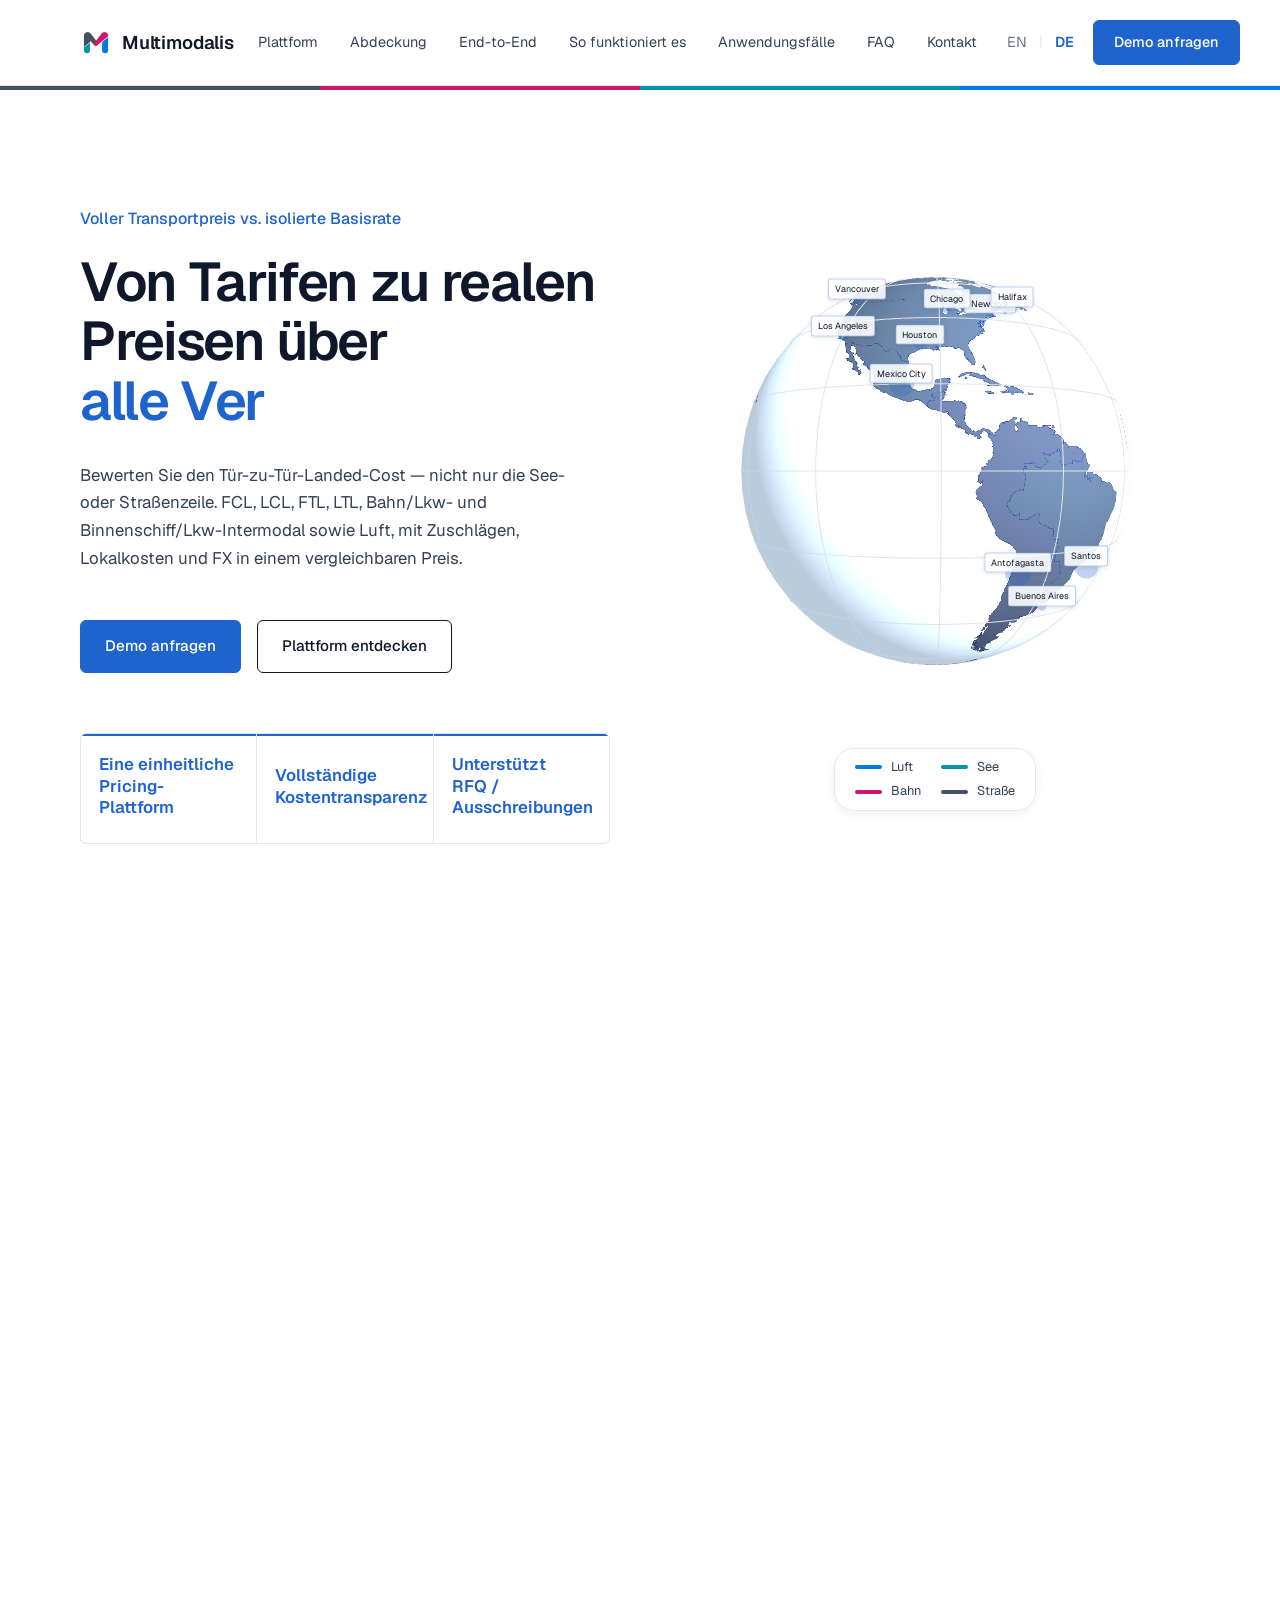
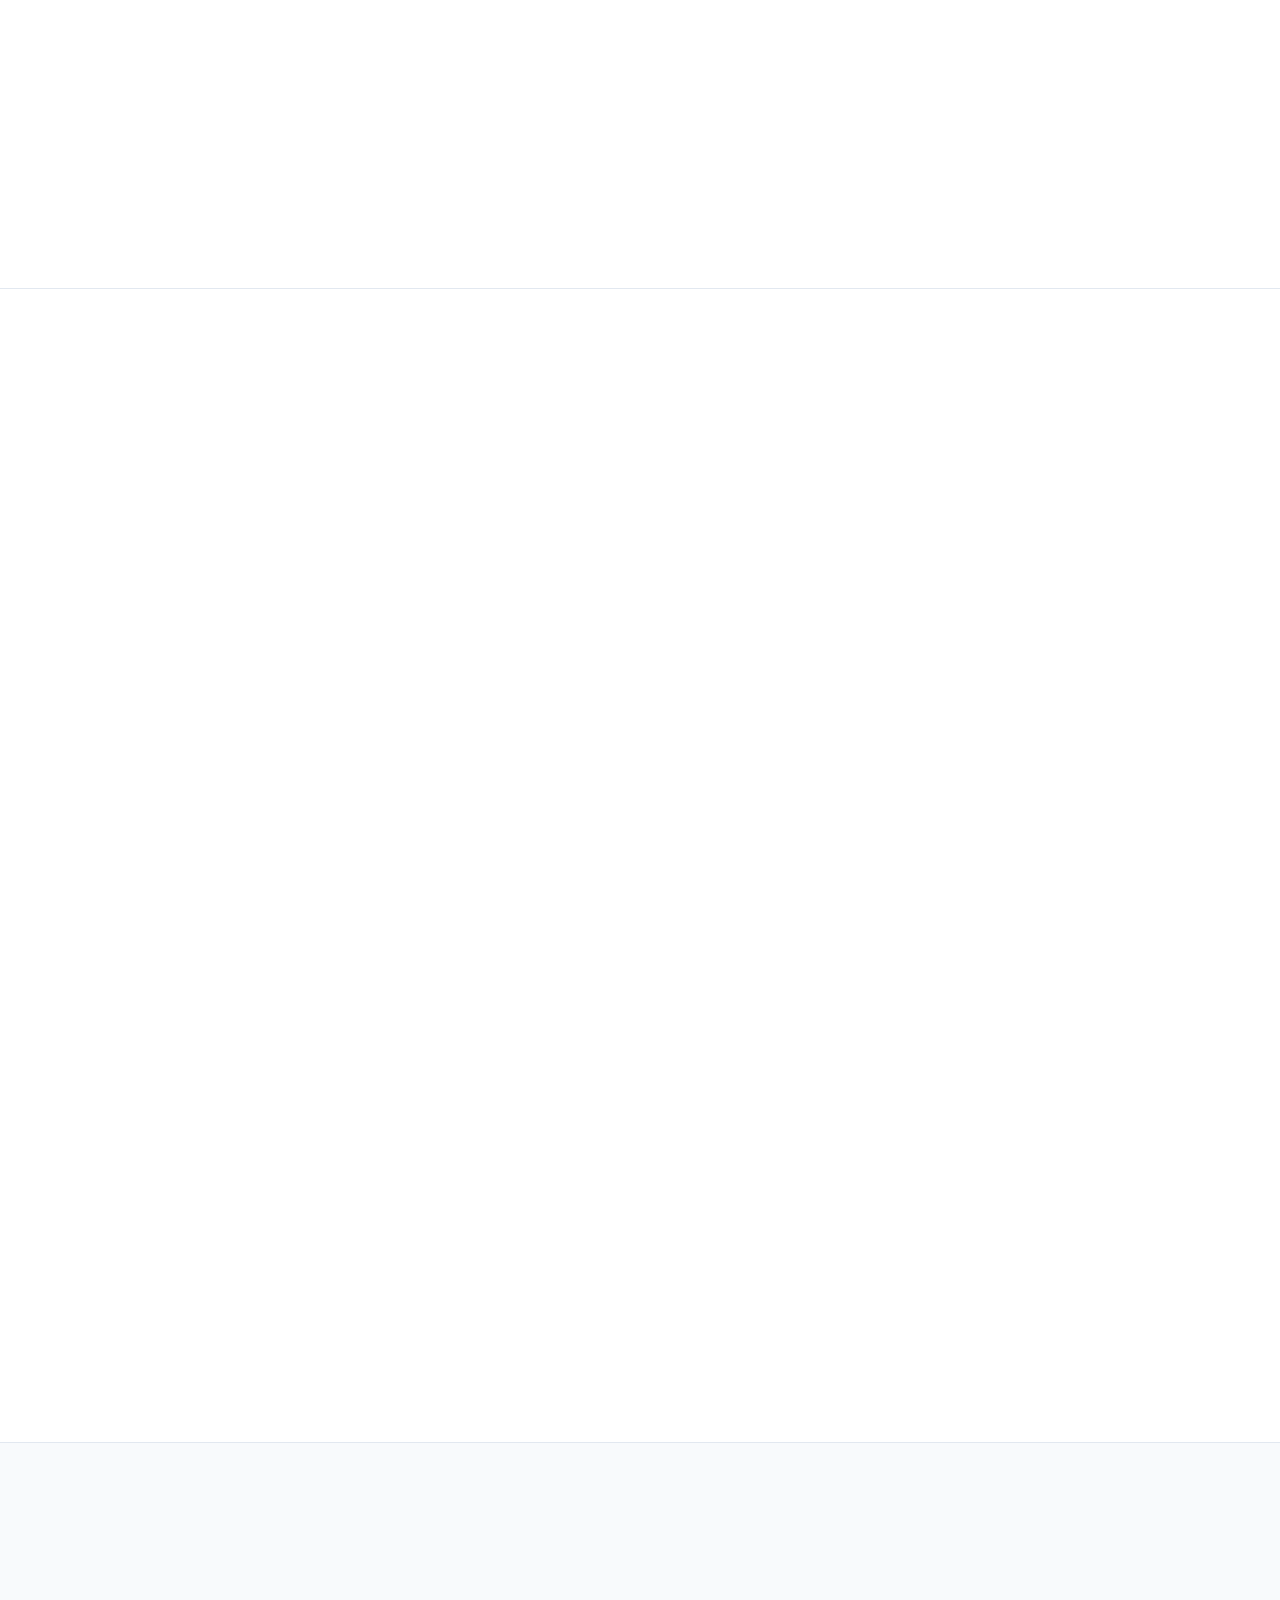
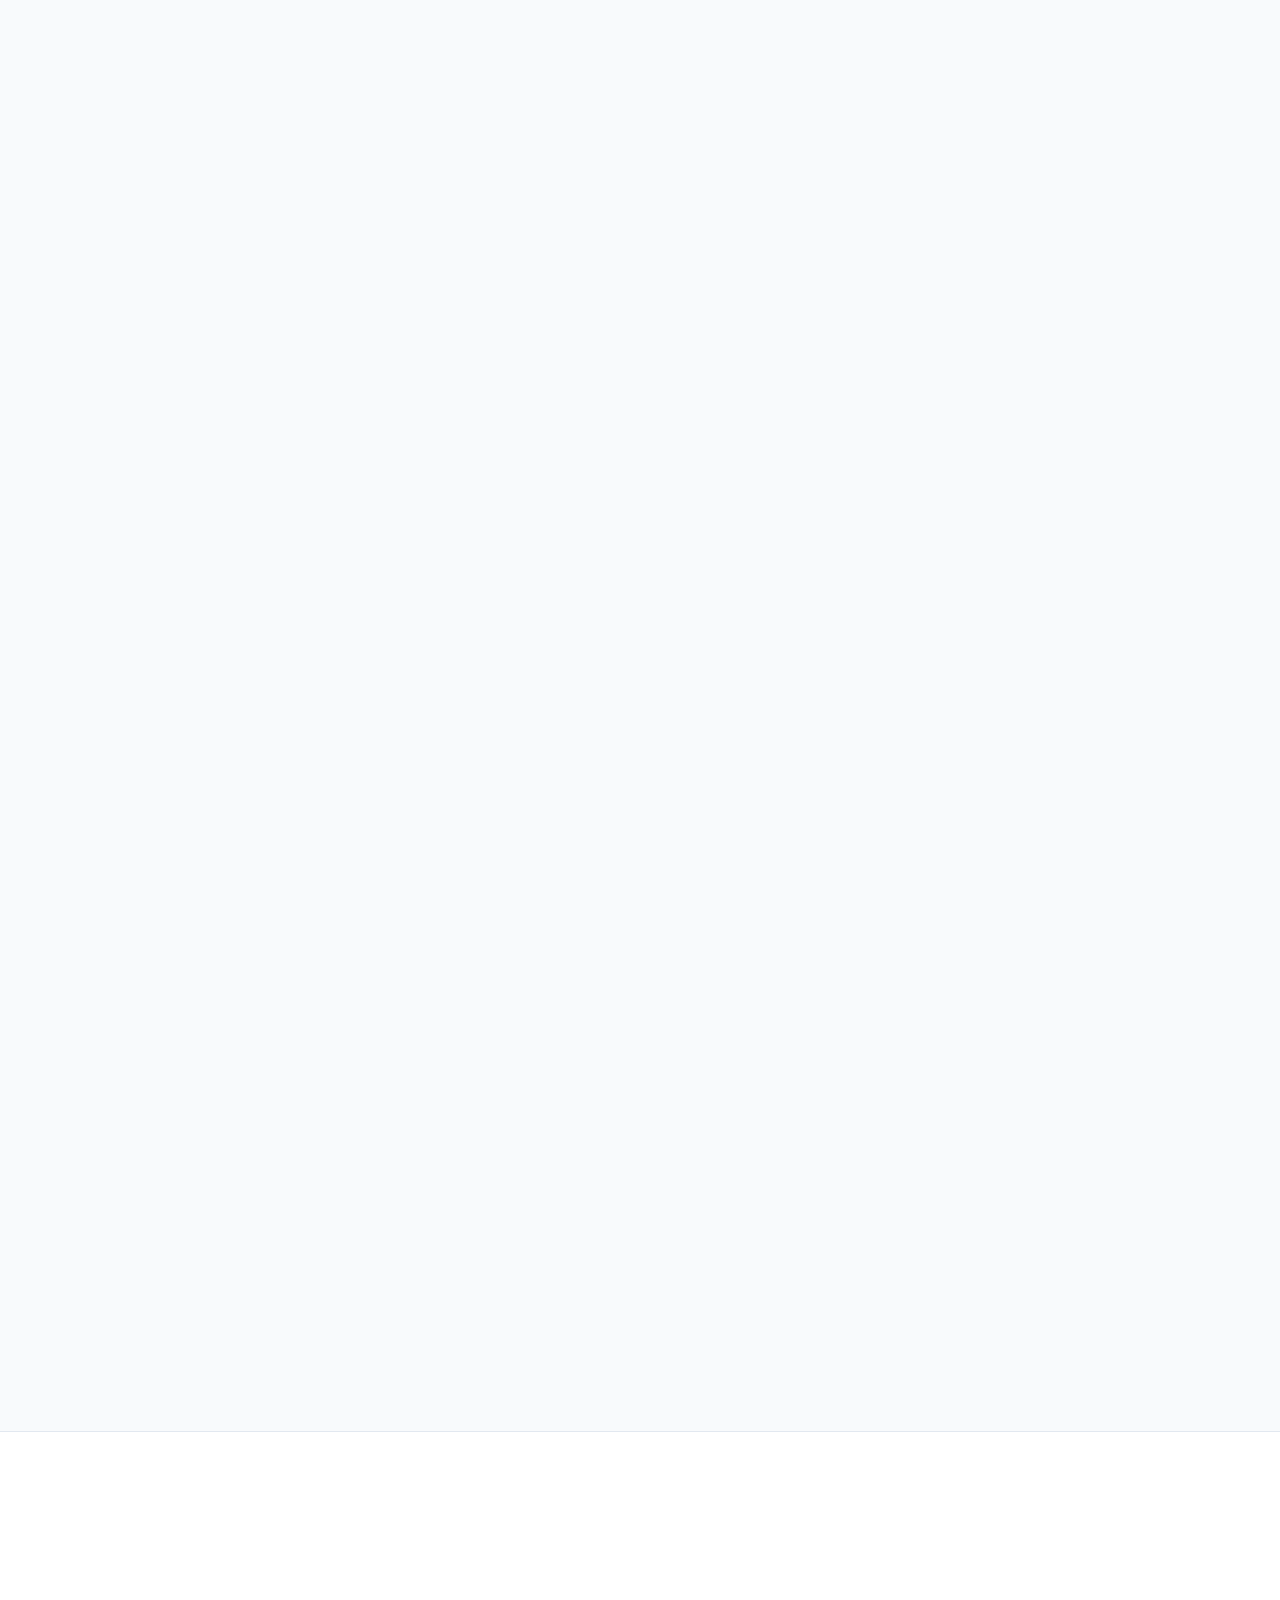
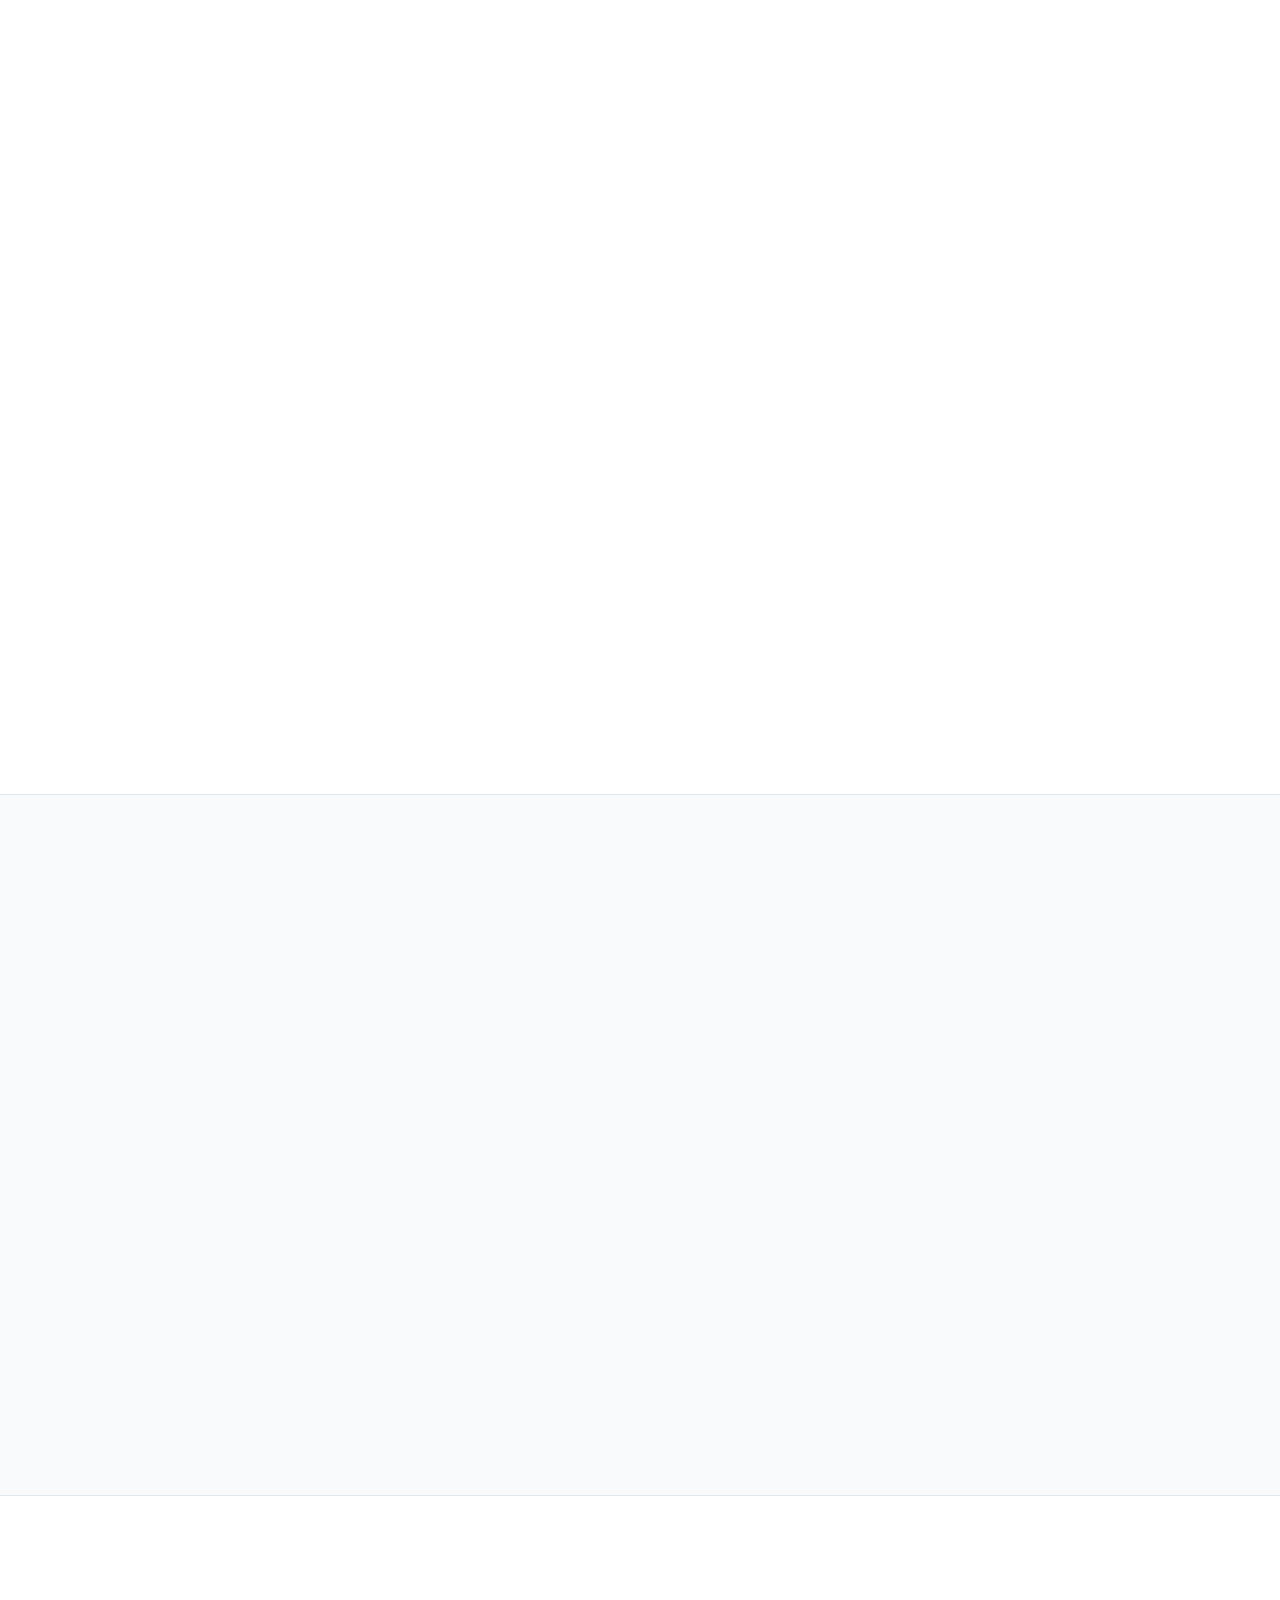
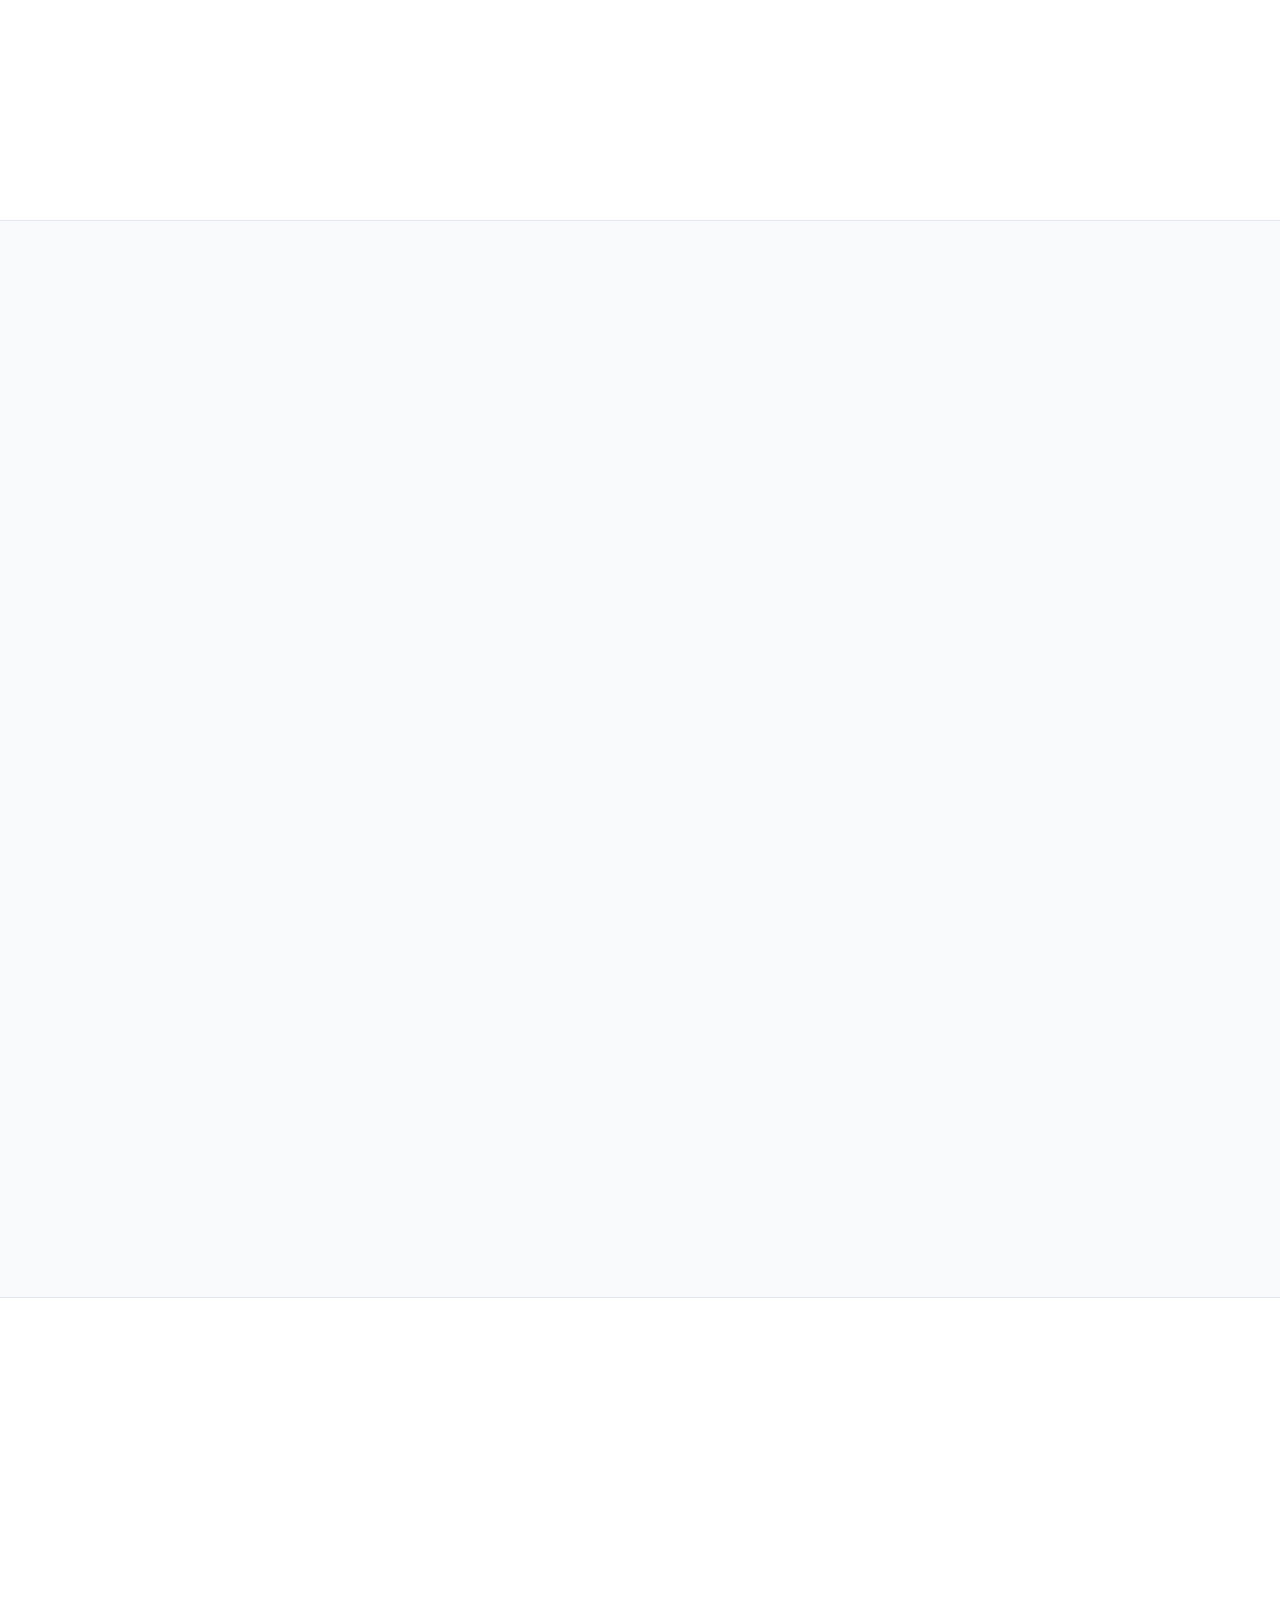
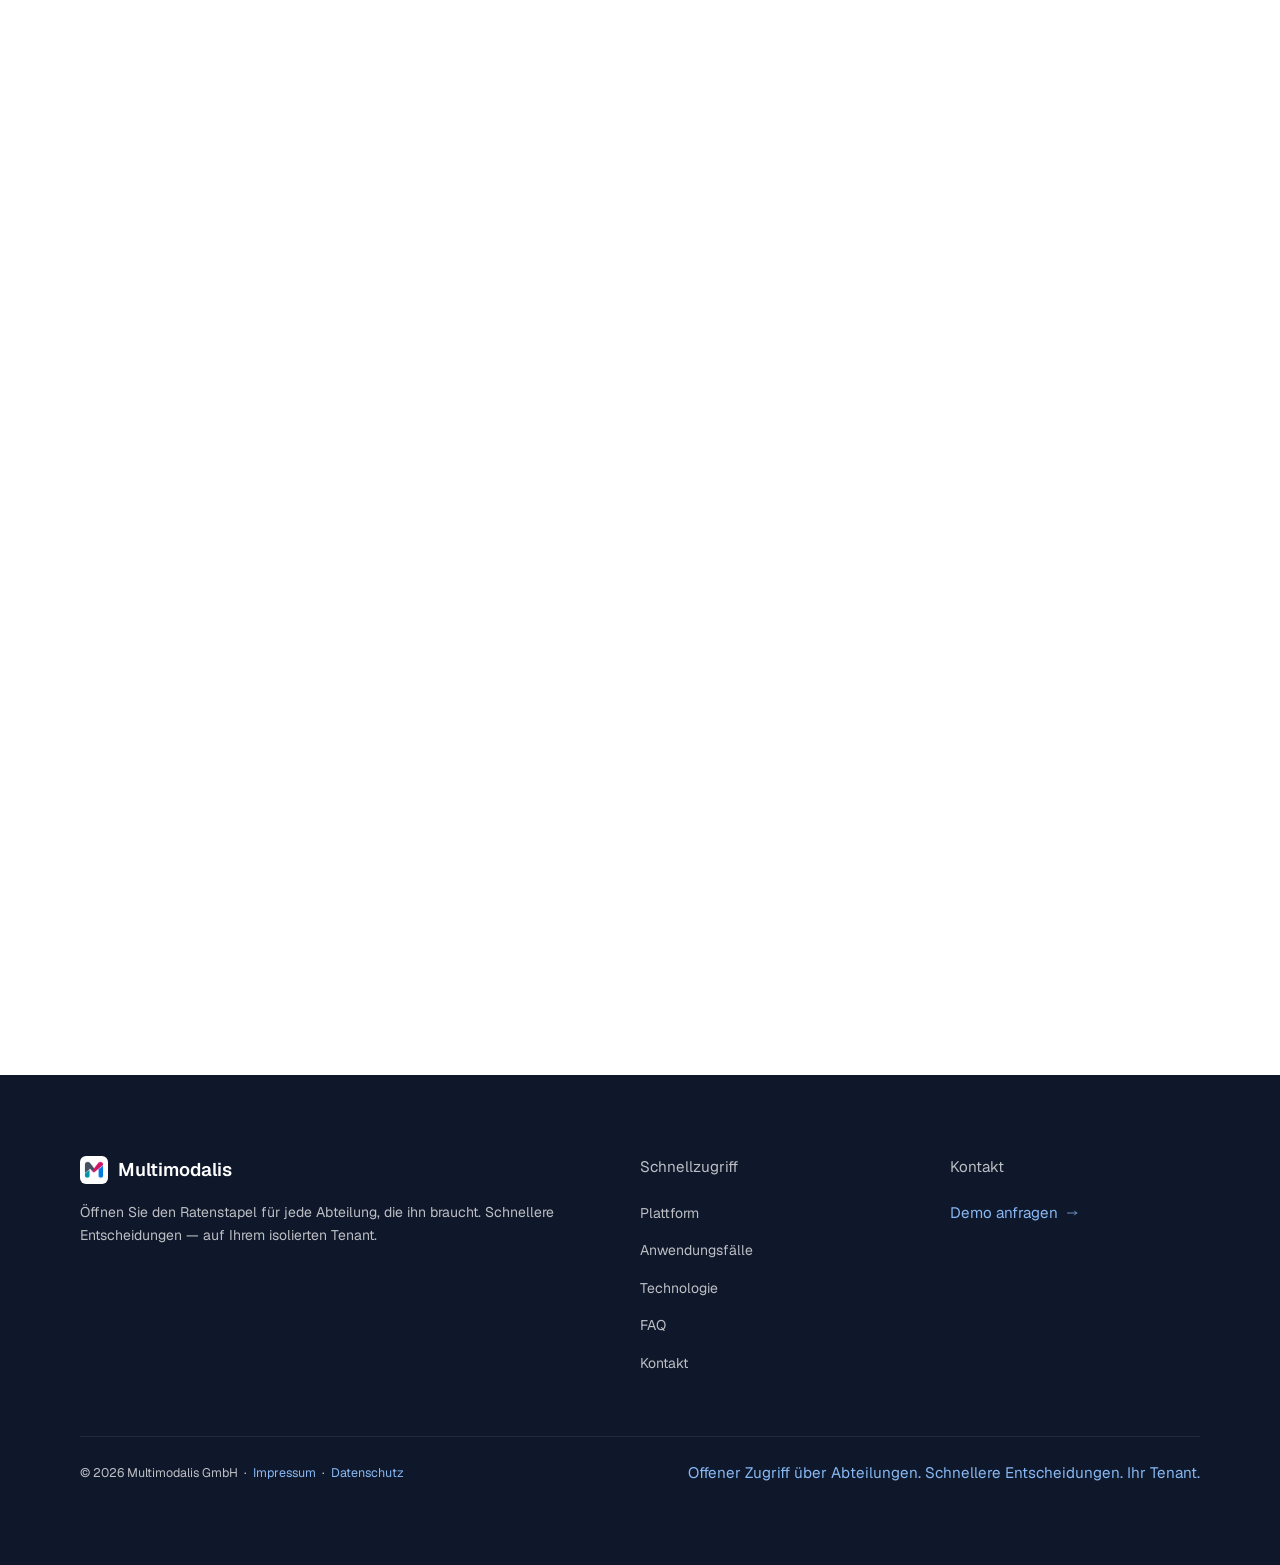
==== commit d6665b77: "Legal v2: Multimodalis GmbH i. G., trimmed privacy for GitHub Pages, no Acceltra, neutral contact no" ====
--- a/site/de/index.html
+++ b/site/de/index.html
@@ -11,28 +11,69 @@
 <link rel="canonical" href="https://multimodalis.com/de/">
 <link rel="alternate" hreflang="en" href="https://multimodalis.com/en/"><link rel="alternate" hreflang="de" href="https://multimodalis.com/de/"><link rel="alternate" hreflang="x-default" href="https://multimodalis.com/en/">
 <meta property="og:type" content="website"><meta property="og:site_name" content="Multimodalis"><meta property="og:title" content="Multimodalis – Pricing Engine für Transportlogistik"><meta property="og:description" content="Bewerten Sie den Tür-zu-Tür-Landed-Cost — nicht nur die See- oder Straßenzeile. FCL, LCL, FTL, LTL, Bahn/Lkw- und Binnenschiff/Lkw-Intermodal sowie Luft, mit Zuschlägen, Lokalkosten und FX in einem vergleichbaren Preis."><meta property="og:url" content="https://multimodalis.com/de/"><meta property="og:image" content="https://multimodalis.com/assets/img/multimodalis-og.png"><meta property="og:locale" content="de_DE">
-<meta name="theme-color" content="#0F172A">
+<meta name="theme-color" content="#FFFFFF">
 <link rel="icon" href="../favicon.ico" sizes="any">
 <link rel="icon" type="image/png" sizes="32x32" href="../assets/favicon/multimodalis-favicon-32.png">
 <link rel="apple-touch-icon" href="../assets/favicon/apple-touch-icon.png">
 <link rel="manifest" href="../site.webmanifest">
 <link rel="preload" href="../assets/fonts/multimodalis-Geist-Variable.woff2" as="font" type="font/woff2" crossorigin>
-<link rel="stylesheet" href="../assets/css/uc.css">
-<script src="../assets/js/uc.js" defer></script>
+<link rel="stylesheet" href="../assets/css/site.css">
+<script src="../assets/js/main.js" defer></script>
 </head>
-<body class="uc">
+<body>
 <a class="skip-link" href="#main">Zum Inhalt springen</a>
-<div class="draft-banner"><div class="container">Entwurfsvorschau – nicht veröffentlicht. Platzhalter markiert <span class="need">[NEED: …]</span></div></div>
-<div class="curtain" aria-hidden="true"><span class="curtain-bar"></span></div>
-<div class="cursor" aria-hidden="true"><span class="cursor-dot"></span><span class="cursor-ring"></span></div>
-<a class="side-tab" href="#contact">Demo anfragen</a>
-<header class="hd" data-hd><nav aria-label="Hauptnavigation" class="hd-inner"><a class="hd-logo" href="./"><img alt="" height="32" src="../assets/logo/multimodalis-logo-64.png" width="32">Multimodalis</a><div class="hd-links"><a href="#platform">Plattform</a><a href="#coverage">Abdeckung</a><a href="#end-to-end">End-to-End</a><a href="#how-it-works">So funktioniert es</a><a href="#use-cases">Anwendungsfälle</a><a href="#technology">Technologie</a><a href="#faq">FAQ</a><a href="#contact">Kontakt</a><a href="#contact">Demo anfragen</a></div><div class="hd-right"><div aria-label="Language / Sprache" class="lang-toggle" role="group"><a class="lang-btn" href="../en/" hreflang="en" lang="en">EN</a><span aria-hidden="true" class="lang-sep">|</span><a aria-current="true" class="lang-btn" href="../de/" hreflang="de" lang="de">DE</a></div><a class="pill pill-light hd-cta" href="#contact">Demo anfragen</a><button aria-controls="mobile-menu" aria-expanded="false" aria-label="Menü öffnen" class="mobile-toggle" type="button"><span></span><span></span></button></div></nav><div id="mobile-menu"><a href="#platform">Plattform</a><a href="#coverage">Abdeckung</a><a href="#end-to-end">End-to-End</a><a href="#how-it-works">So funktioniert es</a><a href="#use-cases">Anwendungsfälle</a><a href="#technology">Technologie</a><a href="#faq">FAQ</a><a href="#contact">Kontakt</a><a href="#contact">Demo anfragen</a><div aria-label="Language / Sprache" class="lang-toggle mobile-lang" role="group"><a class="lang-btn" href="../en/" hreflang="en" lang="en">EN</a><span aria-hidden="true" class="lang-sep">|</span><a aria-current="true" class="lang-btn" href="../de/" hreflang="de" lang="de">DE</a></div><a class="pill pill-blue" href="#contact">Demo anfragen</a></div></header>
+
+<nav aria-label="Hauptnavigation" class="site-nav">
+<div class="nav-inner">
+<a class="nav-logo" href="./"><img alt="" height="32" src="../assets/logo/multimodalis-logo-64.png" width="32"/>Multimodalis</a>
+<div class="nav-links">
+<a href="#platform">Plattform</a>
+<a href="#coverage">Abdeckung</a>
+<a href="#end-to-end">End-to-End</a>
+<a href="#how-it-works">So funktioniert es</a>
+<a href="#use-cases">Anwendungsfälle</a>
+<a href="#faq">FAQ</a>
+<a href="#contact">Kontakt</a>
+</div>
+<div class="nav-cta"><div aria-label="Language / Sprache" class="lang-toggle" role="group"><a class="lang-btn" href="../en/" hreflang="en" lang="en">EN</a><span aria-hidden="true" class="lang-sep">|</span><a aria-current="true" class="lang-btn" href="../de/" hreflang="de" lang="de">DE</a></div>
+<a class="btn btn-primary nav-btn" href="#contact">Demo anfragen</a>
+</div>
+<button aria-controls="mobile-menu" aria-expanded="false" aria-label="Menü öffnen" class="mobile-toggle" type="button"><svg aria-hidden="true" fill="none" height="22" stroke="currentColor" stroke-width="1.5" viewbox="0 0 24 24" width="22"><path d="M4 6h16M4 12h16M4 18h16" stroke-linecap="round" stroke-linejoin="round"></path></svg></button></div>
+<div id="mobile-menu">
+<a href="#platform">Plattform</a>
+<a href="#coverage">Abdeckung</a>
+<a href="#end-to-end">End-to-End</a>
+<a href="#how-it-works">So funktioniert es</a>
+<a href="#use-cases">Anwendungsfälle</a>
+<a href="#technology">Technologie</a>
+<a href="#faq">FAQ</a>
+<a href="#contact">Kontakt</a>
+<div aria-label="Language / Sprache" class="lang-toggle mobile-lang" role="group"><a class="lang-btn" href="../en/" hreflang="en" lang="en">EN</a><span aria-hidden="true" class="lang-sep">|</span><a aria-current="true" class="lang-btn" href="../de/" hreflang="de" lang="de">DE</a></div><a class="btn btn-primary mobile-cta" href="#contact">Demo anfragen</a>
+</div>
+</nav>
 <main id="main">
-<section class="s-hero" data-scene="hero" aria-labelledby="hero-title">
-<div class="s-hero-stick">
-<div class="hero-stars" aria-hidden="true"></div>
-<div class="hero-glow" aria-hidden="true"></div>
-<div class="hero-globe-wrap"><div class="globe-wrapper">
+<section class="hero">
+<div class="container">
+<div class="grid-2">
+<div class="fade-up visible">
+<div class="hero-tagline">Voller Transportpreis vs. isolierte Basisrate</div>
+<h1>
+<span>Von Tarifen zu realen Preisen über</span><br/>
+<span id="rotating-term">alle Verkehrsträger</span>
+</h1>
+<p class="hero-sub">Bewerten Sie den Tür-zu-Tür-Landed-Cost — nicht nur die See- oder Straßenzeile. FCL, LCL, FTL, LTL, Bahn/Lkw- und Binnenschiff/Lkw-Intermodal sowie Luft, mit Zuschlägen, Lokalkosten und FX in einem vergleichbaren Preis.</p>
+<div class="hero-cta">
+<a class="btn btn-primary" href="#contact">Demo anfragen</a>
+<a class="btn btn-outline" href="#platform">Plattform entdecken</a>
+</div>
+<div class="hero-stats claims">
+<div class="hero-stat"><div class="stat-num">Eine einheitliche Pricing-Plattform</div></div>
+<div class="hero-stat"><div class="stat-num">Vollständige Kostentransparenz</div></div>
+<div class="hero-stat"><div class="stat-num">Unterstützt RFQ&nbsp;/ Ausschreibungen</div></div>
+</div>
+</div>
+<div class="fade-up visible hero-globe">
+<div class="globe-wrapper">
 <canvas aria-hidden="true" data-map="../assets/img/multimodalis-globe-world-fill.png" id="globe-canvas"></canvas>
 <div class="globe-labels" id="globe-labels"></div>
 <div aria-hidden="true" class="globe-legend">
@@ -41,121 +82,477 @@
 <div class="globe-legend-item"><div class="globe-legend-line legend-rail"></div>Bahn</div>
 <div class="globe-legend-item"><div class="globe-legend-line legend-road"></div>Straße</div>
 </div>
-</div></div>
-<div class="wrap hero-text">
-<p class="label rv"><span class="label-line"></span>Voller Transportpreis vs. isolierte Basisrate</p>
-<h1 id="hero-title" class="display"><span class="ln"><span class="mut">Von Tarifen zu realen Preisen über</span></span> <span class="ln"><span>alle Verkehrsträger</span></span></h1>
-<p class="hero-desc rv">Bewerten Sie den Tür-zu-Tür-Landed-Cost — nicht nur die See- oder Straßenzeile. FCL, LCL, FTL, LTL, Bahn/Lkw- und Binnenschiff/Lkw-Intermodal sowie Luft, mit Zuschlägen, Lokalkosten und FX in einem vergleichbaren Preis.</p>
-<div class="hero-btns rv"><a class="pill pill-blue" href="#contact">Demo anfragen</a><a class="pill pill-ghost" href="#platform">Plattform entdecken</a></div>
-</div>
-</div>
-</section>
-<section class="s-intro" id="intro">
-<div class="intro-glow" aria-hidden="true"></div>
-<div class="wrap intro-grid">
-<div class="intro-left">
-<p class="label rv"><span class="label-line"></span>Was Multimodalis leistet</p>
-<h2 class="tt display-2"><span class="ln"><span class="mut">Eine Plattform für</span></span> <span class="ln"><span>die gesamte Pricing-Komplexität</span></span></h2>
-<p class="intro-lead rv">Multimodalis vereint fragmentierte Tariflandschaften in einer strukturierten Pricing Engine — über alle Verkehrsträger, alle Zuschläge und alle Kostenkombinationen hinweg.</p>
-<ul class="intro-mini"><li class="rv"><span class="ico"><svg aria-hidden="true" fill="none" stroke="currentColor" stroke-width="1.8" viewbox="0 0 24 24"><rect height="14" rx="2" width="20" x="2" y="3"></rect><path d="M8 21h8M12 17v4" stroke-linecap="round" stroke-linejoin="round"></path></svg></span><span><strong>Tarife vereinen</strong> Führen Sie See-, Straßen-, Intermodal- (Bahn/Lkw, Binnenschiff/Lkw) und Luftfrachtraten in einer Struktur und einem System zusammen.</span></li><li class="rv"><span class="ico"><svg aria-hidden="true" fill="none" stroke="currentColor" stroke-width="1.8" viewbox="0 0 24 24"><path d="M12 2L2 7l10 5 10-5-10-5z" stroke-linecap="round" stroke-linejoin="round"></path><path d="M2 17l10 5 10-5M2 12l10 5 10-5" stroke-linecap="round" stroke-linejoin="round"></path></svg></span><span><strong>Vollständige Kostenlogik anwenden</strong> Berücksichtigen Sie automatisch Fuel, BAF, THC, Maut, Handling, Pickup, Drop-off, KWZ und alle Zuschläge.</span></li><li class="rv"><span class="ico"><svg aria-hidden="true" fill="none" stroke="currentColor" stroke-width="1.8" viewbox="0 0 24 24"><path d="M18 20V10M12 20V4M6 20v-6" stroke-linecap="round" stroke-linejoin="round"></path></svg></span><span><strong>Echte Preise vergleichen</strong> Vergleichen Sie vollständige Transportoptionen nebeneinander — nicht isolierte Ratentabellen aus getrennten Systemen.</span></li><li class="rv"><span class="ico"><svg aria-hidden="true" fill="none" stroke="currentColor" stroke-width="1.8" viewbox="0 0 24 24"><path d="M9 11l3 3L22 4" stroke-linecap="round" stroke-linejoin="round"></path><path d="M21 12v7a2 2 0 0 1-2 2H5a2 2 0 0 1-2-2V5a2 2 0 0 1 2-2h11" stroke-linecap="round" stroke-linejoin="round"></path></svg></span><span><strong>Kundenangebote, Ausschreibungen und RFQ</strong> Erstellen Sie versionierte Kundenangebote aus FCL-, LTL-, Luft- und LCL-Raten. Führen Sie Ausschreibungen, erfassen Sie Lieferantenantworten und tracken Sie Kapazitäten — kein generischer Slogan.</span></li></ul>
-</div>
-<div class="intro-stats"><div class="stat rv"><div class="stat-big">Eine einheitliche Pricing-Plattform</div><span class="stat-line"></span></div><div class="stat rv"><div class="stat-big">Vollständige Kostentransparenz</div><span class="stat-line"></span></div><div class="stat rv"><div class="stat-big">Unterstützt RFQ / Ausschreibungen</div><span class="stat-line"></span></div></div>
-</div>
-</section>
-<section class="s-svc" id="coverage" aria-labelledby="cov-title">
-<div class="svc-pin" data-scene="svc">
-<div class="svc-stick">
-<div class="svc-marquee" aria-hidden="true"><span>Alle Verkehrsträger. Eine Pricing-Logik.</span><span>Alle Verkehrsträger. Eine Pricing-Logik.</span></div>
-<div class="wrap svc-head"><h2 id="cov-title" class="tt display-2"><span class="ln"><span>Alle Verkehrsträger. Eine Pricing-Logik.</span></span></h2><p class="svc-lead">Multimodalis verbindet Preisstrukturen, die normalerweise in separaten Excel-Dateien, Teams und Systemen liegen.</p></div>
-<div class="svc-stage" aria-hidden="true">
-<div class="svc-ground"></div>
-<div class="svc-meter"><span class="svc-meter-n mono">01</span><span class="svc-meter-of mono">/ 04</span></div>
-<div class="svc-rig">
-<div class="svc-box"><span></span><span></span><span></span><span></span><span></span><span></span></div>
-<div class="carriers"><svg class="carrier carrier-sea" viewBox="0 0 400 80"><path d="M10 20h380l-40 50H60z"/><rect x="40" y="28" width="320" height="6" opacity=".35" fill="#fff"/></svg>
-<svg class="carrier carrier-road" viewBox="0 0 400 80"><rect x="20" y="10" width="300" height="16" rx="2"/><rect x="320" y="-30" width="70" height="56" rx="6"/><circle cx="70" cy="40" r="14"/><circle cx="110" cy="40" r="14"/><circle cx="350" cy="40" r="14"/></svg>
-<svg class="carrier carrier-rail" viewBox="0 0 400 80"><rect x="10" y="10" width="380" height="14" rx="2"/><circle cx="60" cy="36" r="11"/><circle cx="90" cy="36" r="11"/><circle cx="310" cy="36" r="11"/><circle cx="340" cy="36" r="11"/><rect x="0" y="52" width="400" height="4"/></svg>
-<svg class="carrier carrier-air" viewBox="0 0 400 80"><path d="M0 30h330c40 0 70 8 70 14s-30 14-70 14H20z"/><path d="M150 44l60 36h30l-30-36z" opacity=".8"/></svg></div>
-</div>
-</div>
-<div class="wrap svc-modes"><article class="svc-mode" data-mode="sea"><span class="svc-mode-chip"></span><h3>Seefracht</h3><p>FCL und LCL mit Hafenlokals — Kontrakt-P2P plus live Carrier-Online-Raten auf denselben Relationen. FAK-, Named-Account-, Basket-, Gefahrgut- und Spezialequipment-Kontrakte; FCL-Uploads zellgenau geprüft; Tür-zu-Tür aus echten Vor- und Nachlauftarifen statt geschätzter Aufschläge.</p></article><article class="svc-mode" data-mode="road"><span class="svc-mode-chip"></span><h3>Straße</h3><p>FTL und LTL inklusive Maut, Fuel, Pickup und Drop-off. Die eigenen Frachtgewichtsregeln jedes Carriers (Volumen, Lademeter, Palette) über alle Regeltypen und alle Zuschlagsarten; Sendungen außerhalb der Limits zeigen „auf Anfrage“ statt eines irreführenden Preises.</p></article><article class="svc-mode" data-mode="rail"><span class="svc-mode-chip"></span><h3>Intermodal</h3><p>Lkw-, Bahn/Lkw- und Binnenschiff/Lkw-Optionen für einen Container auf einem Bildschirm, einfach und Rundlauf. Mautbewusste Distanzpreise, neu berechnet ab Gültigkeit einer Mautänderung; Terminalkosten, KV- / All-in-Zonenzuschläge mit Periodensteuerung; Rheinpegel überwacht gegen das Niedrigwasserband jedes Anbieters.</p></article><article class="svc-mode" data-mode="air"><span class="svc-mode-chip"></span><h3>Luftfracht</h3><p>Chargeable Weight je Airline-Divisor und Rundung, FSC und SSC, Sicherheitsgebühren und Zuschläge im Landed Price. Jeder höhere Gewichtssprung wird automatisch geprüft und die Ersparnis angezeigt; eine Piece-Restriction-Engine prüft jedes Packstück.</p></article></div>
-</div>
-</div>
-<div class="svc-dark" id="platform">
-<div class="wrap">
-<div class="svc-dark-head"><h2 class="tt display-2 on-dark"><span class="ln"><span class="mut">Eine einheitliche Pricing</span></span> <span class="ln"><span>Engine für Transportlogistik</span></span></h2><p class="rv">Multimodalis zeigt nicht nur Tarife. Die Plattform berechnet echte Transportpreise – über alle Verkehrsträger, alle Kostenelemente und alle relevanten Preislogiken hinweg.</p></div>
-<div class="svc-grid"><article class="svc-item rv"><span class="svc-ico"><svg aria-hidden="true" viewbox="0 0 24 24"><path d="M9 17v-6h13M9 17l-4-4m4 4l-4 4M15 7V5a2 2 0 00-2-2H5a2 2 0 00-2 2v14a2 2 0 002 2h8a2 2 0 002-2v-2" stroke-linecap="round" stroke-linejoin="round"></path></svg></span><h3>Einheitliche Pricing Engine</h3><p>Eine Pricing-Logik für FCL, LCL, FTL, LTL, Bahn/Lkw- und Binnenschiff/Lkw-Intermodal sowie Luftfracht – alles in einem System berechnet.</p></article><article class="svc-item rv"><span class="svc-ico"><svg aria-hidden="true" viewbox="0 0 24 24"><path d="M12 8c-1.657 0-3 .895-3 2s1.343 2 3 2 3 .895 3 2-1.343 2-3 2m0-10V4m0 14v2M5 12a7 7 0 1014 0A7 7 0 005 12z" stroke-linecap="round" stroke-linejoin="round"></path></svg></span><h3>Vollständige Kostenaufschlüsselung</h3><p>Berücksichtigen Sie Basisraten, Zuschläge, lokale Kosten, Handling, Fuel, BAF, Maut, KWZ, Terminalkosten und Währungsumrechnung.</p></article><article class="svc-item rv"><span class="svc-ico"><svg aria-hidden="true" viewbox="0 0 24 24"><path d="M3 10h11M9 21V3m12 7h-5m0 0V5m0 5v5" stroke-linecap="round" stroke-linejoin="round"></path></svg></span><h3>Kombinationslogik</h3><p>Kombinieren Sie verschiedene Tarife und Transportabschnitte zu einer gültigen, optimierten Transportoption mit einem Gesamtpreis.</p></article><article class="svc-item rv"><span class="svc-ico"><svg aria-hidden="true" viewbox="0 0 24 24"><path d="M8 9l3 3-3 3m5 0h3M5 20h14a2 2 0 002-2V6a2 2 0 00-2-2H5a2 2 0 00-2 2v12a2 2 0 002 2z" stroke-linecap="round" stroke-linejoin="round"></path></svg></span><h3>NAC, Ausschreibungen, Kapazität und Spot</h3><p>Führen Sie Ausschreibungen, sammeln Sie Lieferantenantworten, tracken Sie Kapazität und senden Sie Spot-Anfragen. NAC ist ein Workflow — nicht nur ein weiterer Ratentyp — und Ergebnisse stehen neben Ihren Kontrakttarifen.</p></article><article class="svc-item rv"><span class="svc-ico"><svg aria-hidden="true" viewbox="0 0 24 24"><path d="M7 3h8l5 5v13a2 2 0 01-2 2H7a2 2 0 01-2-2V5a2 2 0 012-2z" stroke-linecap="round" stroke-linejoin="round"></path><path d="M14 3v6h6M8 13h8M8 17h5" stroke-linecap="round" stroke-linejoin="round"></path></svg></span><h3>Angebotserstellung im Vertrieb</h3><p>Erstellen Sie versionierte Kundenangebote aus Gruppentemplates, exportieren Sie PDF und ziehen Sie Raten aus FCL, LTL, Luft und LCL in ein kommerzielles Dokument.</p></article><article class="svc-item rv"><span class="svc-ico"><svg aria-hidden="true" viewbox="0 0 24 24"><path d="M13 10V3L4 14h7v7l9-11h-7z" stroke-linecap="round" stroke-linejoin="round"></path></svg></span><h3>Hoher Automatisierungsgrad</h3><p>Automatisieren Sie wiederkehrende Preislogik, Tarifimporte, eingehende RFQs und Kostenupdates, um manuellen Aufwand zu senken.</p></article></div>
-</div>
-</div>
-</section>
-<section class="s-why" id="how-it-works">
-<div class="why-pin" data-scene="why">
-<div class="why-stick">
-<div class="wrap why-grid">
-<div class="why-left"><h2 class="tt display-2"><span class="ln"><span class="mut">Von Tarifdaten</span></span> <span class="ln"><span>zu besseren Entscheidungen</span></span></h2><p class="rv">Multimodalis strukturiert Pricing-Komplexität in einen klaren Workflow – damit Ihre Teams schneller berechnen, vergleichen und entscheiden können.</p></div>
-<div class="why-route" aria-hidden="true"><svg viewBox="0 0 40 600" preserveAspectRatio="none"><line class="why-road" x1="20" y1="0" x2="20" y2="600"/><line class="why-road-fill" x1="20" y1="0" x2="20" y2="600" pathLength="1"/></svg><span class="why-puck"></span></div>
-<ol class="why-steps"><li class="why-step" data-i="0"><span class="why-num mono">01</span><h3>Tarife importieren oder pflegen</h3><p>Laden Sie Rate Sheets hoch oder pflegen Sie Tarife direkt in der Plattform – nach Verkehrsträger, Anbieter, Region und Kundenlogik.</p></li><li class="why-step" data-i="1"><span class="why-num mono">02</span><h3>Preisregeln anwenden</h3><p>Hinterlegen Sie Zuschläge, lokale Kosten, Zugriffsregeln, Währungsumrechnung und alle relevanten Preisbedingungen.</p></li><li class="why-step" data-i="2"><span class="why-num mono">03</span><h3>Abfragen oder RFQs starten</h3><p>Suchen Sie Relationen, vergleichen Sie Optionen, kalkulieren Sie Angebote oder fragen Sie Lieferantenraten an. Speichern Sie gerankte Abfragen und nutzen Sie sie in Vertriebsangeboten und RFQs erneut.</p></li><li class="why-step" data-i="3"><span class="why-num mono">04</span><h3>Mit voller Transparenz entscheiden</h3><p>Erhalten Sie sofort die beste Option – mit vollständiger Kostenaufschlüsselung, gültigen Kombinationen und vergleichbaren Alternativen.</p></li></ol>
-</div>
-</div>
-</div>
-<div class="why-sea" id="end-to-end">
-<div class="sea-waves" aria-hidden="true"></div>
-<div class="wrap">
-<div class="sea-head"><h2 class="tt display-2 on-dark center"><span class="ln"><span class="mut">Durchgängige</span></span> <span class="ln"><span>end-to-end-Abdeckung</span></span></h2><p class="rv">Verbinden Sie Ursprung, Hauptlauf und Zielkosten in einer durchgängigen Transportlogik.</p><p class="sea-key rv">Multimodalis berechnet keine isolierten Raten — es baut vollständige Transportketten.</p></div>
-<div class="chain" data-chain>
-<div class="chain-track" aria-hidden="true"><span class="chain-dot"></span></div>
-<div class="chain-col rv"><span class="chain-badge mono">A</span><h3>Vorlauf</h3><ul><li>Abholkosten</li><li>Vorlauf</li><li>Vorlaufzuschläge</li><li>Lokalkosten Ursprung</li></ul></div><div class="chain-col rv is-main"><span class="chain-badge mono">→</span><h3>Hauptlauf</h3><ul><li>Hauptlauftransport</li><li>Seefracht / Bahn / Binnenschiff / Luftfracht</li><li>Fracht</li><li>Zuschläge</li></ul></div><div class="chain-col rv"><span class="chain-badge mono">B</span><h3>Nachlauf</h3><ul><li>Lokalkosten Ziel</li><li>Nachlauf</li><li>Nachlaufzuschläge</li><li>Zustellkosten</li></ul></div>
-</div>
-<p class="chain-foot rv">Vorlauf, Hauptlauf und Nachlauf können nahtlos über Verkehrsträger und Kostenelemente hinweg verbunden werden.</p>
-</div>
-</div>
-</section>
-<section class="s-uc" id="use-cases" data-scene="uc">
-<div class="uc-sky" aria-hidden="true"><span class="cloud c1"></span><span class="cloud c2"></span><span class="cloud c3"></span>
-<svg class="uc-plane" viewBox="0 0 200 200"><path d="M100 6c7 0 11 10 11 22v46l78 40v16l-78-22v44l22 16v12l-33-9-33 9v-12l22-16v-44l-78 22v-16l78-40V28c0-12 4-22 11-22z"/></svg></div>
-<div class="wrap uc-grid">
-<div class="uc-title"><h2 class="tt display-2"><span class="ln"><span class="mut">Entwickelt für Pricing-Teams</span></span> <span class="ln"><span>in der Logistik</span></span></h2><p class="rv">Ob Sie Transporte einkaufen, verkaufen oder Kapazität betreiben – Multimodalis strukturiert Angebote, Ausschreibungen und Tarifantworten in einem Pricing-Prozess.</p></div>
-<div class="uc-cards"><article class="uc-card rv"><span class="uc-idx mono">01</span><h3>Spediteure</h3><p>Machen Sie aus FCL-, LTL-, Luft- und LCL-Raten strukturierte Kundenangebote — versionierte Dokumente, Gruppentemplates und PDF, kein Tabellen-Dump.</p></article><article class="uc-card rv"><span class="uc-idx mono">02</span><h3>Einkaufsteams</h3><p>Vergleichen Sie vollständige Tür-zu-Tür-Optionen mit Kontrakten und Ausschreibungsantworten — den echten Bestpreis, nicht die günstigste Basisrate.</p></article><article class="uc-card rv"><span class="uc-idx mono">03</span><h3>Bahn-, Barge- &amp; Truck-Operator</h3><p>Pflegen Sie strukturierte Tarife und beantworten Sie Kapazitäts- und Ausschreibungsanfragen mit vergleichbaren Raten auf Ihrem Tenant.</p></article><article class="uc-card rv"><span class="uc-idx mono">04</span><h3>Vertriebsteams</h3><p>Erstellen Sie versionierte Kundenangebote aus FCL-, LTL-, Luft- und LCL-Raten — Gruppentemplates, PDF-Export und gerankte Optionen zum Wiederverwenden.</p></article><article class="uc-card rv"><span class="uc-idx mono">05</span><h3>Tender-Management</h3><p>Führen Sie Ausschreibungen und RFQs, sammeln Sie Lieferantenantworten, tracken Sie Kapazität und bearbeiten Sie Spot-Anfragen gegen Ihre bestehende Tariflandschaft.</p></article><article class="uc-card rv"><span class="uc-idx mono">06</span><h3>Raten &amp; Zuschläge</h3><p>Ein Ort für Tarife, Zuschläge und Lokalkosten. Pricing, Vertrieb und Einkauf teilen denselben Stapel — und entscheiden schneller, auf Ihrem Tenant.</p></article></div>
-</div>
-</section>
-<section class="s-grid" id="offers">
-<div class="wrap">
-<div class="grid-cat"><p class="label rv"><span class="label-line"></span>Enthaltene Preiskomponenten</p>
-<div class="hair-grid hg-4"><div class="hg-cell rv"><span class="hg-n mono">01</span>Basisraten</div><div class="hg-cell rv"><span class="hg-n mono">02</span>Fuel &amp; Diesel</div><div class="hg-cell rv"><span class="hg-n mono">03</span>BAF / CAF / PSS</div><div class="hg-cell rv"><span class="hg-n mono">04</span>THC / local charges</div><div class="hg-cell rv"><span class="hg-n mono">05</span>Maut &amp; Distanzlogik</div><div class="hg-cell rv"><span class="hg-n mono">06</span>Pickup / Drop-off</div><div class="hg-cell rv"><span class="hg-n mono">07</span>Terminal &amp; Handling</div><div class="hg-cell rv"><span class="hg-n mono">08</span>Niedrigwasserzuschlag</div><div class="hg-cell rv"><span class="hg-n mono">09</span>Mindestpreise</div><div class="hg-cell rv"><span class="hg-n mono">10</span>NAC / FAK / special rates</div><div class="hg-cell rv"><span class="hg-n mono">11</span>P2P + Carrier-Online-Raten</div><div class="hg-cell rv"><span class="hg-n mono">12</span>KV / All-in-Zonenzuschläge</div><div class="hg-cell rv"><span class="hg-n mono">13</span>Chargeable Weight / FSC-SSC</div><div class="hg-cell rv"><span class="hg-n mono">14</span>Stück–LDM / LTL-Regeln</div><div class="hg-cell rv"><span class="hg-n mono">15</span>Währungsumrechnung</div><div class="hg-cell rv"><span class="hg-n mono">16</span>Kundenspezifische Logik</div></div>
-<div class="why-pricing rv"><h3>Warum vollständige Preise wichtig sind</h3><p>Der Vergleich nur von Basisraten führt zu irreführenden Ergebnissen. Multimodalis berechnet die vollen Kosten jeder Transportoption — für präzise Vergleiche und belastbare Entscheidungen.</p><ul class="claim-list"><li><span class="claim-tick" aria-hidden="true"></span>Alle Verkehrsträger</li><li><span class="claim-tick" aria-hidden="true"></span>Alle Kostenelemente pro Route</li><li><span class="claim-tick" aria-hidden="true"></span>Tägliche Wechselkurse</li><li><span class="claim-tick" aria-hidden="true"></span>Einheitliche Preislogik aller Carrier</li></ul></div>
-</div>
-<div class="grid-cat"><h2 class="tt display-3"><span class="ln"><span class="mut">Vom Preis zu</span></span> <span class="ln"><span>Angebot und Kapazität</span></span></h2><p class="grid-lead rv">Angebote und Kapazitätsanfragen nutzen dieselben berechneten Preise wie jede Abfrage — Vertrieb, Einkauf und Pricing arbeiten mit einer Wahrheit.</p>
-<div class="hair-grid hg-2"><div class="hg-col rv"><h3>Angebotsgenerator</h3><ul><li>Aufschlagsregeln je Kundengruppe und Kostenposition, automatisch angewendet</li><li>Freigabe-Workflow: Entwurf, Prüfung, Freigabe, versendet, archiviert</li><li>Versendete Versionen sind eingefroren, mit gespeichertem Einkaufspreisnachweis</li><li>Gebrandete PDFs mit Ihren Farben, Ihrem Logo und Ihren AGB</li><li>Preisanpassungs-Assistent versendet aktualisierte Angebote an alle betroffenen Kunden</li><li>KI-Anfrageanalyse macht aus einer Kunden-E-Mail eine strukturierte Anfrage mit Checkliste fehlender Angaben. Sie füllt das Angebot vor; Preise setzt sie nicht.</li></ul></div><div class="hg-col rv"><h3>Kapazitätsanfragen</h3><ul><li>Kapazitätsanfragen direkt aus Abfrageergebnissen</li><li>Lieferanten antworten per Ja/Nein-Link in der E-Mail, ohne Login</li><li>Vergabe in Multimodalis: der Gewinner wird benachrichtigt, die anderen automatisch freigegeben</li><li>Neue Lieferanten einladen, ohne Preise offenzulegen</li><li>Kapazitäts-KPI-Ansicht mit Pipeline-Wert und Trends</li></ul></div></div>
-</div>
-</div>
-<div class="grid-glow" aria-hidden="true"></div>
-</section>
-<section class="s-list" id="technology">
-<div class="wrap">
-<div class="list-head"><h2 class="tt display-2 on-dark"><span class="ln"><span class="mut">Enterprise-ready für</span></span> <span class="ln"><span>operatives Pricing</span></span></h2><p class="rv">Enterprise-ready: Legal, Compliance und Sicherheit auf Ihrem isolierten Tenant — mit RBAC und OAuth / SAML / Enterprise-SSO, damit Abteilungen Raten teilen, ohne das ganze Unternehmen zu öffnen.</p></div>
-<ul class="rows"><li class="row rv"><span class="row-meta mono">01</span><h3>Webbasierte Anwendung</h3><p>Keine lokale Installation. Zugriff auf Pricing-Workflows sicher über den Browser.</p><span class="row-arrow"><svg aria-hidden="true" viewBox="0 0 24 24" width="16" height="16" fill="none" stroke="currentColor" stroke-width="1.6"><path d="M5 12h14m-5-5 5 5-5 5" stroke-linecap="round" stroke-linejoin="round"/></svg></span></li><li class="row rv"><span class="row-meta mono">02</span><h3>Quote-API, TMS/ERP &amp; Import</h3><p>Importieren Sie Tarifdaten im Maßstab und stellen Sie eine intermodale Quote-API bereit, damit TMS und ERP Landed Prices anfragen können — nicht nur Import.</p><span class="row-arrow"><svg aria-hidden="true" viewBox="0 0 24 24" width="16" height="16" fill="none" stroke="currentColor" stroke-width="1.6"><path d="M5 12h14m-5-5 5 5-5 5" stroke-linecap="round" stroke-linejoin="round"/></svg></span></li><li class="row rv"><span class="row-meta mono">03</span><h3>Rollenbasierte Zugriffssteuerung</h3><p>Enterprise-RBAC: definieren Sie, wer Raten und Zuschläge sehen, pflegen, freigeben oder anfragen darf — nach Team und Rolle.</p><span class="row-arrow"><svg aria-hidden="true" viewBox="0 0 24 24" width="16" height="16" fill="none" stroke="currentColor" stroke-width="1.6"><path d="M5 12h14m-5-5 5 5-5 5" stroke-linecap="round" stroke-linejoin="round"/></svg></span></li><li class="row rv"><span class="row-meta mono">04</span><h3>OAuth, SAML &amp; Enterprise-SSO</h3><p>Anmeldung über Ihren Identity Provider. Abteilungen erreichen denselben Tenant über OAuth, SAML oder Enterprise-SSO.</p><span class="row-arrow"><svg aria-hidden="true" viewBox="0 0 24 24" width="16" height="16" fill="none" stroke="currentColor" stroke-width="1.6"><path d="M5 12h14m-5-5 5 5-5 5" stroke-linecap="round" stroke-linejoin="round"/></svg></span></li><li class="row rv"><span class="row-meta mono">05</span><h3>Dedizierte Instanz &amp; 2FA</h3><p>Jeder Kunde betreibt eine eigene Instanz mit eigenen Datenbanken und Zugangsdaten. Pflicht-Zwei-Faktor-Login, Login-Sperre und Rechte pro Seite. Die Server stehen sicher in Deutschland.</p><span class="row-arrow"><svg aria-hidden="true" viewBox="0 0 24 24" width="16" height="16" fill="none" stroke="currentColor" stroke-width="1.6"><path d="M5 12h14m-5-5 5 5-5 5" stroke-linecap="round" stroke-linejoin="round"/></svg></span></li><li class="row rv"><span class="row-meta mono">06</span><h3>Integrationen</h3><p>Routing und Maut, Rheinpegel, Carrier-Fahrpläne und -Quotes, Flugpläne und KI-Anfrageanalyse — dazu CSV-Import, Excel-Export und APIs für Ihre eigenen Systeme.</p><span class="row-arrow"><svg aria-hidden="true" viewBox="0 0 24 24" width="16" height="16" fill="none" stroke="currentColor" stroke-width="1.6"><path d="M5 12h14m-5-5 5 5-5 5" stroke-linecap="round" stroke-linejoin="round"/></svg></span></li></ul>
-<div class="list-bar"><div class="rv"><span class="claim-big">Made in Germany</span></div><div class="rv"><span class="claim-big">Gehostet in Europa</span></div><div class="rv"><span class="claim-big">DSGVO-konform</span></div><div class="rv"><span class="claim-big">24/7 überwacht</span></div></div>
-</div>
-</section>
-<section class="s-faq" id="faq">
-<div class="wrap faq-grid">
-<div class="faq-left"><h2 class="tt display-2"><span class="ln"><span class="mut">Häufige</span></span> <span class="ln"><span>Fragen</span></span></h2></div>
-<div class="faq-list"><div class="faq-item rv"><h3><button class="faq-q" type="button" aria-expanded="false" aria-controls="faq-a0" id="faq-q0"><span>Welche Verkehrsträger können in Multimodalis abgebildet werden?</span><span class="faq-plus" aria-hidden="true"></span></button></h3><div class="faq-a" id="faq-a0" role="region" aria-labelledby="faq-q0"><div class="faq-a-in"><p>Multimodalis ist für FCL, LCL, FTL, LTL, Bahn/Lkw- und Binnenschiff/Lkw-Intermodal sowie Luftfracht ausgelegt. Seefracht kombiniert Kontrakt-P2P mit live Carrier-Raten; Intermodal enthält KV- / All-in-Zonenzuschläge; Luft nutzt Chargeable Weight mit FSC/SSC; LTL umfasst Stück–LDM und Carrier-Regeln. Abschnitte werden zu einem Landed Price kombiniert.</p></div></div></div><div class="faq-item rv"><h3><button class="faq-q" type="button" aria-expanded="false" aria-controls="faq-a1" id="faq-q1"><span>Berechnet Multimodalis nur Tarife oder vollständige Preise?</span><span class="faq-plus" aria-hidden="true"></span></button></h3><div class="faq-a" id="faq-a1" role="region" aria-labelledby="faq-q1"><div class="faq-a-in"><p>Multimodalis berechnet vollständige Preise. Basisraten, Zuschläge, lokale Kosten, Währungsumrechnung und weitere Preislogik fließen in das Endergebnis ein.</p></div></div></div><div class="faq-item rv"><h3><button class="faq-q" type="button" aria-expanded="false" aria-controls="faq-a2" id="faq-q2"><span>Kann Multimodalis für Einkauf und Vertrieb genutzt werden?</span><span class="faq-plus" aria-hidden="true"></span></button></h3><div class="faq-a" id="faq-a2" role="region" aria-labelledby="faq-q2"><div class="faq-a-in"><p>Ja. Der Vertrieb erstellt versionierte Kundenangebote (Gruppentemplates, PDF) aus FCL-, LTL-, Luft- und LCL-Raten. Einkauf und Tender führen RFQs, sammeln Lieferantenantworten, tracken Kapazität und vergleichen sie mit Kontrakttarifen.</p></div></div></div><div class="faq-item rv"><h3><button class="faq-q" type="button" aria-expanded="false" aria-controls="faq-a3" id="faq-q3"><span>Können Tarife innerhalb unserer Organisation gezielt freigegeben werden?</span><span class="faq-plus" aria-hidden="true"></span></button></h3><div class="faq-a" id="faq-a3" role="region" aria-labelledby="faq-q3"><div class="faq-a-in"><p>Ja. Tarife werden innerhalb Ihrer eigenen Organisation geteilt — Niederlassungen, Teams und Nutzer — auf Ihrer dedizierten Instanz. Rollenbasierter Zugriff und OAuth / SAML / Enterprise-SSO steuern, wer welche Raten sieht, pflegt und freigibt.</p></div></div></div><div class="faq-item rv"><h3><button class="faq-q" type="button" aria-expanded="false" aria-controls="faq-a4" id="faq-q4"><span>Wie werden Tarife und Zuschläge gepflegt?</span><span class="faq-plus" aria-hidden="true"></span></button></h3><div class="faq-a" id="faq-a4" role="region" aria-labelledby="faq-q4"><div class="faq-a-in"><p>Je nach Setup können Tarife importiert, durch Ihr Team gepflegt oder gemeinsam mit Multimodalis verwaltet werden. Die Plattform ist auf skalierbare Pflegeprozesse ausgelegt.</p></div></div></div></div>
-</div>
-</section>
-<section class="s-cta" id="working-together">
-<div class="cta-dots" aria-hidden="true"></div>
-<div class="wrap">
-<div class="cta-head"><h2 class="tt display on-dark center"><span class="ln"><span class="mut">Arbeitet neben</span></span> <span class="ln"><span>Ihrem TMS</span></span></h2><p class="rv">Multimodalis deckt den Teil zwischen Einkaufsrate und Kundenangebot ab. Ausführung, Disposition und Abrechnung bleiben in Ihrem TMS oder ERP — verbunden über Quote-API und Datenimport.</p></div>
-<div class="cta-cols"><div class="cta-col rv"><h3>Einführung</h3><ol><li>Kickoff: Verkehrsträger, Nutzer, Ratenquellen und Freigaberollen</li><li>Einrichtung der Instanz und Import Ihrer Tarife und Zuschläge</li><li>Konfiguration der Carrier-Regeln: Frachtgewicht, Zuschläge, Restriktionen</li><li>Nutzer, Rollen, 2FA und Schulung mit In-App-Videos und Onboarding-Guides</li><li>Go-live und laufender Support</li></ol></div><div class="cta-col rv"><h3>Nächste Schritte</h3><ol><li>Walkthrough: Live-Demo zu Ihren wichtigsten Verkehrsträgern</li><li>Beispielrelationen: Sie senden typische Anfragen, wir bepreisen sie in Multimodalis</li><li>Angebot: Module, Nutzer und Einführungsplan</li></ol></div></div>
-<div class="cta-btn rv"><a class="pill pill-blue" href="#contact">Eigene Relationen bepreisen lassen</a></div>
-</div>
-<div class="wrap s-contact" id="contact">
-<div class="contact-head"><h2 class="tt display-3 on-dark"><span class="ln"><span class="mut">Erleben Sie, wie Multimodalis</span></span> <span class="ln"><span>in Ihren Pricing-Prozess passt</span></span></h2><p class="rv">Fordern Sie eine Demo an und sehen Sie, wie Multimodalis komplexe Tariflandschaften strukturiert, Preislogik automatisiert und kommerzielle Entscheidungen verbessert.</p></div>
-<div class="contact-grid">
-<div class="contact-why rv"><h3>Warum Teams Multimodalis wählen</h3><ul><li>Ersetzen Sie Excel-basiertes Pricing durch ein strukturiertes System</li><li>Vergleichen Sie vollständige Preise statt isolierter Tarife</li><li>Schaffen Sie Transparenz für Vertrieb, Einkauf und Operations</li><li>Skalieren Sie Tarifpflege, RFQ-Workflows und Zugriffe für Niederlassungen und Teams</li></ul><div class="contact-tag"><strong>Multimodalis</strong><p>Raten und Zuschläge in einem Tenant — Vertrieb, Einkauf und Pricing entscheiden schneller.</p></div></div>
-<div class="form-box rv"><h3>Demo anfragen</h3>
-<form aria-describedby="form-note" id="contact-form"><p class="form-note" id="form-note">Demo-Anfragen sind noch nicht aktiv: Der Formular-Endpunkt ist noch offen. Kontakt-E-Mail: <span class="need">[NEED: contact email / form endpoint (Saad)]</span></p><fieldset class="form-fieldset" disabled="">
+</div>
+</div>
+</div>
+</div>
+</section>
+<section class="section" id="intro">
+<div class="container">
+<div class="intro-header fade-up">
+<div>
+<p class="intro-tagline">
+Was Multimodalis leistet
+</p>
+<h2>Eine Plattform für die gesamte Pricing-Komplexität</h2>
+</div>
+<p class="intro-lead">Multimodalis vereint fragmentierte Tariflandschaften in einer strukturierten Pricing Engine — über alle Verkehrsträger, alle Zuschläge und alle Kostenkombinationen hinweg.</p>
+</div>
+<div class="grid-4 fade-up">
+<div class="platform-card">
+<div class="platform-icon">
+<svg aria-hidden="true" fill="none" stroke="currentColor" stroke-width="1.8" viewbox="0 0 24 24"><rect height="14" rx="2" width="20" x="2" y="3"></rect><path d="M8 21h8M12 17v4" stroke-linecap="round" stroke-linejoin="round"></path></svg>
+</div>
+<h4>Tarife vereinen</h4>
+<p>Führen Sie See-, Straßen-, Intermodal- (Bahn/Lkw, Binnenschiff/Lkw) und Luftfrachtraten in einer Struktur und einem System zusammen.</p>
+</div>
+<div class="platform-card">
+<div class="platform-icon">
+<svg aria-hidden="true" fill="none" stroke="currentColor" stroke-width="1.8" viewbox="0 0 24 24"><path d="M12 2L2 7l10 5 10-5-10-5z" stroke-linecap="round" stroke-linejoin="round"></path><path d="M2 17l10 5 10-5M2 12l10 5 10-5" stroke-linecap="round" stroke-linejoin="round"></path></svg>
+</div>
+<h4>Vollständige Kostenlogik anwenden</h4>
+<p>Berücksichtigen Sie automatisch Fuel, BAF, THC, Maut, Handling, Pickup, Drop-off, KWZ und alle Zuschläge.</p>
+</div>
+<div class="platform-card">
+<div class="platform-icon">
+<svg aria-hidden="true" fill="none" stroke="currentColor" stroke-width="1.8" viewbox="0 0 24 24"><path d="M18 20V10M12 20V4M6 20v-6" stroke-linecap="round" stroke-linejoin="round"></path></svg>
+</div>
+<h4>Echte Preise vergleichen</h4>
+<p>Vergleichen Sie vollständige Transportoptionen nebeneinander — nicht isolierte Ratentabellen aus getrennten Systemen.</p>
+</div>
+<div class="platform-card">
+<div class="platform-icon">
+<svg aria-hidden="true" fill="none" stroke="currentColor" stroke-width="1.8" viewbox="0 0 24 24"><path d="M9 11l3 3L22 4" stroke-linecap="round" stroke-linejoin="round"></path><path d="M21 12v7a2 2 0 0 1-2 2H5a2 2 0 0 1-2-2V5a2 2 0 0 1 2-2h11" stroke-linecap="round" stroke-linejoin="round"></path></svg>
+</div>
+<h4>Kundenangebote, Ausschreibungen und RFQ</h4>
+<p>Erstellen Sie versionierte Kundenangebote aus FCL-, LTL-, Luft- und LCL-Raten. Führen Sie Ausschreibungen, erfassen Sie Lieferantenantworten und tracken Sie Kapazitäten — kein generischer Slogan.</p>
+</div>
+</div>
+</div>
+</section>
+<div class="divider"></div>
+<section class="section" id="platform">
+<div class="container">
+<div class="section-header centered fade-up">
+<h2>Eine einheitliche Pricing Engine für Transportlogistik</h2>
+<p>Multimodalis zeigt nicht nur Tarife. Die Plattform berechnet echte Transportpreise – über alle Verkehrsträger, alle Kostenelemente und alle relevanten Preislogiken hinweg.</p>
+</div>
+<div class="platform-grid fade-up">
+<div class="platform-card">
+<div class="platform-icon">
+<svg aria-hidden="true" viewbox="0 0 24 24"><path d="M9 17v-6h13M9 17l-4-4m4 4l-4 4M15 7V5a2 2 0 00-2-2H5a2 2 0 00-2 2v14a2 2 0 002 2h8a2 2 0 002-2v-2" stroke-linecap="round" stroke-linejoin="round"></path></svg>
+</div>
+<h4>Einheitliche Pricing Engine</h4>
+<p>Eine Pricing-Logik für FCL, LCL, FTL, LTL, Bahn/Lkw- und Binnenschiff/Lkw-Intermodal sowie Luftfracht – alles in einem System berechnet.</p>
+</div>
+<div class="platform-card">
+<div class="platform-icon">
+<svg aria-hidden="true" viewbox="0 0 24 24"><path d="M12 8c-1.657 0-3 .895-3 2s1.343 2 3 2 3 .895 3 2-1.343 2-3 2m0-10V4m0 14v2M5 12a7 7 0 1014 0A7 7 0 005 12z" stroke-linecap="round" stroke-linejoin="round"></path></svg>
+</div>
+<h4>Vollständige Kostenaufschlüsselung</h4>
+<p>Berücksichtigen Sie Basisraten, Zuschläge, lokale Kosten, Handling, Fuel, BAF, Maut, KWZ, Terminalkosten und Währungsumrechnung.</p>
+</div>
+<div class="platform-card">
+<div class="platform-icon">
+<svg aria-hidden="true" viewbox="0 0 24 24"><path d="M3 10h11M9 21V3m12 7h-5m0 0V5m0 5v5" stroke-linecap="round" stroke-linejoin="round"></path></svg>
+</div>
+<h4>Kombinationslogik</h4>
+<p>Kombinieren Sie verschiedene Tarife und Transportabschnitte zu einer gültigen, optimierten Transportoption mit einem Gesamtpreis.</p>
+</div>
+<div class="platform-card">
+<div class="platform-icon">
+<svg aria-hidden="true" viewbox="0 0 24 24"><path d="M8 9l3 3-3 3m5 0h3M5 20h14a2 2 0 002-2V6a2 2 0 00-2-2H5a2 2 0 00-2 2v12a2 2 0 002 2z" stroke-linecap="round" stroke-linejoin="round"></path></svg>
+</div>
+<h4>NAC, Ausschreibungen, Kapazität und Spot</h4>
+<p>Führen Sie Ausschreibungen, sammeln Sie Lieferantenantworten, tracken Sie Kapazität und senden Sie Spot-Anfragen. NAC ist ein Workflow — nicht nur ein weiterer Ratentyp — und Ergebnisse stehen neben Ihren Kontrakttarifen.</p>
+</div>
+<div class="platform-card">
+<div class="platform-icon">
+<svg aria-hidden="true" viewbox="0 0 24 24"><path d="M7 3h8l5 5v13a2 2 0 01-2 2H7a2 2 0 01-2-2V5a2 2 0 012-2z" stroke-linecap="round" stroke-linejoin="round"></path><path d="M14 3v6h6M8 13h8M8 17h5" stroke-linecap="round" stroke-linejoin="round"></path></svg>
+</div>
+<h4>Angebotserstellung im Vertrieb</h4>
+<p>Erstellen Sie versionierte Kundenangebote aus Gruppentemplates, exportieren Sie PDF und ziehen Sie Raten aus FCL, LTL, Luft und LCL in ein kommerzielles Dokument.</p>
+</div>
+<div class="platform-card">
+<div class="platform-icon">
+<svg aria-hidden="true" viewbox="0 0 24 24"><path d="M13 10V3L4 14h7v7l9-11h-7z" stroke-linecap="round" stroke-linejoin="round"></path></svg>
+</div>
+<h4>Hoher Automatisierungsgrad</h4>
+<p>Automatisieren Sie wiederkehrende Preislogik, Tarifimporte, eingehende RFQs und Kostenupdates, um manuellen Aufwand zu senken.</p>
+</div>
+</div>
+</div>
+</section>
+<div class="divider"></div>
+<section class="section section-alt" id="coverage">
+<div class="container">
+<div class="coverage-header fade-up">
+<h2>Alle Verkehrsträger. Eine Pricing-Logik.</h2>
+<p>Multimodalis verbindet Preisstrukturen, die normalerweise in separaten Excel-Dateien, Teams und Systemen liegen.</p>
+</div>
+<div class="modes-grid fade-up">
+<div class="mode-card">
+<img alt="Containerschiff auf See" decoding="async" height="600" src="../assets/img/multimodalis-ocean.webp" width="800"/>
+<div class="mode-body">
+<h3>Seefracht</h3>
+<p>FCL und LCL mit Hafenlokals — Kontrakt-P2P plus live Carrier-Online-Raten auf denselben Relationen. FAK-, Named-Account-, Basket-, Gefahrgut- und Spezialequipment-Kontrakte; FCL-Uploads zellgenau geprüft; Tür-zu-Tür aus echten Vor- und Nachlauftarifen statt geschätzter Aufschläge.</p>
+</div>
+</div>
+<div class="mode-card">
+<img alt="Lkw auf der Autobahn" decoding="async" height="600" src="../assets/img/multimodalis-road.webp" width="800"/>
+<div class="mode-body">
+<h3>Straße</h3>
+<p>FTL und LTL inklusive Maut, Fuel, Pickup und Drop-off. Die eigenen Frachtgewichtsregeln jedes Carriers (Volumen, Lademeter, Palette) über alle Regeltypen und alle Zuschlagsarten; Sendungen außerhalb der Limits zeigen „auf Anfrage“ statt eines irreführenden Preises.</p>
+</div>
+</div>
+<div class="mode-card">
+<img alt="Güterzug" decoding="async" height="600" src="../assets/img/multimodalis-rail-barge.webp" width="800"/>
+<div class="mode-body">
+<h3>Intermodal</h3>
+<p>Lkw-, Bahn/Lkw- und Binnenschiff/Lkw-Optionen für einen Container auf einem Bildschirm, einfach und Rundlauf. Mautbewusste Distanzpreise, neu berechnet ab Gültigkeit einer Mautänderung; Terminalkosten, KV- / All-in-Zonenzuschläge mit Periodensteuerung; Rheinpegel überwacht gegen das Niedrigwasserband jedes Anbieters.</p>
+</div>
+</div>
+<div class="mode-card">
+<img alt="Frachtflugzeug" decoding="async" height="600" src="../assets/img/multimodalis-air.webp" width="800"/>
+<div class="mode-body">
+<h3>Luftfracht</h3>
+<p>Chargeable Weight je Airline-Divisor und Rundung, FSC und SSC, Sicherheitsgebühren und Zuschläge im Landed Price. Jeder höhere Gewichtssprung wird automatisch geprüft und die Ersparnis angezeigt; eine Piece-Restriction-Engine prüft jedes Packstück.</p>
+</div>
+</div>
+</div>
+<div class="coverage-strip fade-up">
+<div class="cstrip-left">
+<h3>Enthaltene Preiskomponenten</h3>
+<div class="comp-list">
+<div class="comp-item"><span class="comp-check"><svg aria-hidden="true" fill="none" viewbox="0 0 12 12"><path d="M2 6l3 3 5-5" stroke="currentColor"></path></svg></span><span>Basisraten</span></div>
+<div class="comp-item"><span class="comp-check"><svg aria-hidden="true" fill="none" viewbox="0 0 12 12"><path d="M2 6l3 3 5-5" stroke="currentColor"></path></svg></span><span>Fuel &amp; Diesel</span></div>
+<div class="comp-item"><span class="comp-check"><svg aria-hidden="true" fill="none" viewbox="0 0 12 12"><path d="M2 6l3 3 5-5" stroke="currentColor"></path></svg></span>BAF / CAF / PSS</div>
+<div class="comp-item"><span class="comp-check"><svg aria-hidden="true" fill="none" viewbox="0 0 12 12"><path d="M2 6l3 3 5-5" stroke="currentColor"></path></svg></span>THC / local charges</div>
+<div class="comp-item"><span class="comp-check"><svg aria-hidden="true" fill="none" viewbox="0 0 12 12"><path d="M2 6l3 3 5-5" stroke="currentColor"></path></svg></span><span>Maut &amp; Distanzlogik</span></div>
+<div class="comp-item"><span class="comp-check"><svg aria-hidden="true" fill="none" viewbox="0 0 12 12"><path d="M2 6l3 3 5-5" stroke="currentColor"></path></svg></span><span>Pickup / Drop-off</span></div>
+<div class="comp-item"><span class="comp-check"><svg aria-hidden="true" fill="none" viewbox="0 0 12 12"><path d="M2 6l3 3 5-5" stroke="currentColor"></path></svg></span><span>Terminal &amp; Handling</span></div>
+<div class="comp-item"><span class="comp-check"><svg aria-hidden="true" fill="none" viewbox="0 0 12 12"><path d="M2 6l3 3 5-5" stroke="currentColor"></path></svg></span><span>Niedrigwasserzuschlag</span></div>
+<div class="comp-item"><span class="comp-check"><svg aria-hidden="true" fill="none" viewbox="0 0 12 12"><path d="M2 6l3 3 5-5" stroke="currentColor"></path></svg></span><span>Mindestpreise</span></div>
+<div class="comp-item"><span class="comp-check"><svg aria-hidden="true" fill="none" viewbox="0 0 12 12"><path d="M2 6l3 3 5-5" stroke="currentColor"></path></svg></span>NAC / FAK / special rates</div>
+<div class="comp-item"><span class="comp-check"><svg aria-hidden="true" fill="none" viewbox="0 0 12 12"><path d="M2 6l3 3 5-5" stroke="currentColor"></path></svg></span><span>P2P + Carrier-Online-Raten</span></div>
+<div class="comp-item"><span class="comp-check"><svg aria-hidden="true" fill="none" viewbox="0 0 12 12"><path d="M2 6l3 3 5-5" stroke="currentColor"></path></svg></span><span>KV / All-in-Zonenzuschläge</span></div>
+<div class="comp-item"><span class="comp-check"><svg aria-hidden="true" fill="none" viewbox="0 0 12 12"><path d="M2 6l3 3 5-5" stroke="currentColor"></path></svg></span><span>Chargeable Weight / FSC-SSC</span></div>
+<div class="comp-item"><span class="comp-check"><svg aria-hidden="true" fill="none" viewbox="0 0 12 12"><path d="M2 6l3 3 5-5" stroke="currentColor"></path></svg></span><span>Stück–LDM / LTL-Regeln</span></div>
+<div class="comp-item"><span class="comp-check"><svg aria-hidden="true" fill="none" viewbox="0 0 12 12"><path d="M2 6l3 3 5-5" stroke="currentColor"></path></svg></span><span>Währungsumrechnung</span></div>
+<div class="comp-item"><span class="comp-check"><svg aria-hidden="true" fill="none" viewbox="0 0 12 12"><path d="M2 6l3 3 5-5" stroke="currentColor"></path></svg></span><span>Kundenspezifische Logik</span></div>
+</div>
+</div>
+<div class="cstrip-right">
+<h3>Warum vollständige Preise wichtig sind</h3>
+<p>Der Vergleich nur von Basisraten führt zu irreführenden Ergebnissen. Multimodalis berechnet die vollen Kosten jeder Transportoption — für präzise Vergleiche und belastbare Entscheidungen.</p>
+<div>
+<div class="cstat-row cstat-claim"><span class="cstat-check" aria-hidden="true"></span><span>Alle Verkehrsträger</span></div>
+<div class="cstat-row cstat-claim"><span class="cstat-check" aria-hidden="true"></span><span>Alle Kostenelemente pro Route</span></div>
+<div class="cstat-row cstat-claim"><span class="cstat-check" aria-hidden="true"></span><span>Tägliche Wechselkurse</span></div>
+<div class="cstat-row cstat-claim"><span class="cstat-check" aria-hidden="true"></span><span>Einheitliche Preislogik aller Carrier</span></div>
+</div>
+</div>
+</div>
+</div>
+</section>
+<div class="divider"></div>
+<section class="section" id="end-to-end">
+<div class="container">
+<div class="section-header centered fade-up">
+<h2>Durchgängige end-to-end-Abdeckung</h2>
+<p>Verbinden Sie Ursprung, Hauptlauf und Zielkosten in einer durchgängigen Transportlogik.</p>
+</div>
+<p class="key-message fade-up">Multimodalis berechnet keine isolierten Raten — es baut vollständige Transportketten.</p>
+<div class="fade-up">
+<div class="chain-grid">
+<div class="chain-col">
+<div class="chain-phase">
+<div class="phase-badge">A</div>
+<h3 class="phase-label">Vorlauf</h3>
+</div>
+<ul class="chain-list">
+<li>Abholkosten</li>
+<li>Vorlauf</li>
+<li>Vorlaufzuschläge</li>
+<li>Lokalkosten Ursprung</li>
+</ul>
+</div>
+<div class="chain-col main">
+<div class="chain-phase">
+<div class="phase-badge">→</div>
+<h3 class="phase-label">Hauptlauf</h3>
+</div>
+<ul class="chain-list">
+<li>Hauptlauftransport</li>
+<li>Seefracht / Bahn / Binnenschiff / Luftfracht</li>
+<li>Fracht</li>
+<li>Zuschläge</li>
+</ul>
+</div>
+<div class="chain-col">
+<div class="chain-phase">
+<div class="phase-badge">B</div>
+<h3 class="phase-label">Nachlauf</h3>
+</div>
+<ul class="chain-list">
+<li>Lokalkosten Ziel</li>
+<li>Nachlauf</li>
+<li>Nachlaufzuschläge</li>
+<li>Zustellkosten</li>
+</ul>
+</div>
+</div>
+<div class="chain-footer">
+<p>Vorlauf, Hauptlauf und Nachlauf können nahtlos über Verkehrsträger und Kostenelemente hinweg verbunden werden.</p>
+</div>
+</div>
+</div>
+</section>
+<div class="divider"></div>
+<section class="section section-alt" id="how-it-works">
+<div class="container">
+<div class="section-header centered fade-up">
+<h2>Von Tarifdaten zu besseren Entscheidungen</h2>
+<p>Multimodalis strukturiert Pricing-Komplexität in einen klaren Workflow – damit Ihre Teams schneller berechnen, vergleichen und entscheiden können.</p>
+</div>
+<div class="grid-4 fade-up">
+<div class="step-card">
+<div class="step-num">01 —</div>
+<div class="step-divider"></div>
+<h4>Tarife importieren oder pflegen</h4>
+<p>Laden Sie Rate Sheets hoch oder pflegen Sie Tarife direkt in der Plattform – nach Verkehrsträger, Anbieter, Region und Kundenlogik.</p>
+</div>
+<div class="step-card">
+<div class="step-num">02 —</div>
+<div class="step-divider"></div>
+<h4>Preisregeln anwenden</h4>
+<p>Hinterlegen Sie Zuschläge, lokale Kosten, Zugriffsregeln, Währungsumrechnung und alle relevanten Preisbedingungen.</p>
+</div>
+<div class="step-card">
+<div class="step-num">03 —</div>
+<div class="step-divider"></div>
+<h4>Abfragen oder RFQs starten</h4>
+<p>Suchen Sie Relationen, vergleichen Sie Optionen, kalkulieren Sie Angebote oder fragen Sie Lieferantenraten an. Speichern Sie gerankte Abfragen und nutzen Sie sie in Vertriebsangeboten und RFQs erneut.</p>
+</div>
+<div class="step-card">
+<div class="step-num">04 —</div>
+<div class="step-divider"></div>
+<h4>Mit voller Transparenz entscheiden</h4>
+<p>Erhalten Sie sofort die beste Option – mit vollständiger Kostenaufschlüsselung, gültigen Kombinationen und vergleichbaren Alternativen.</p>
+</div>
+</div>
+</div>
+</section>
+<div class="divider"></div>
+<section class="section" id="offers">
+<div class="container">
+<div class="section-header centered fade-up">
+<h2>Vom Preis zu Angebot und Kapazität</h2>
+<p>Angebote und Kapazitätsanfragen nutzen dieselben berechneten Preise wie jede Abfrage — Vertrieb, Einkauf und Pricing arbeiten mit einer Wahrheit.</p>
+</div>
+<div class="grid-2 fade-up">
+<div class="platform-card feature-block">
+<h3>Angebotsgenerator</h3>
+<ul class="chain-list">
+<li>Aufschlagsregeln je Kundengruppe und Kostenposition, automatisch angewendet</li>
+<li>Freigabe-Workflow: Entwurf, Prüfung, Freigabe, versendet, archiviert</li>
+<li>Versendete Versionen sind eingefroren, mit gespeichertem Einkaufspreisnachweis</li>
+<li>Gebrandete PDFs mit Ihren Farben, Ihrem Logo und Ihren AGB</li>
+<li>Preisanpassungs-Assistent versendet aktualisierte Angebote an alle betroffenen Kunden</li>
+<li>KI-Anfrageanalyse macht aus einer Kunden-E-Mail eine strukturierte Anfrage mit Checkliste fehlender Angaben. Sie füllt das Angebot vor; Preise setzt sie nicht.</li>
+</ul>
+</div>
+<div class="platform-card feature-block">
+<h3>Kapazitätsanfragen</h3>
+<ul class="chain-list">
+<li>Kapazitätsanfragen direkt aus Abfrageergebnissen</li>
+<li>Lieferanten antworten per Ja/Nein-Link in der E-Mail, ohne Login</li>
+<li>Vergabe in Multimodalis: der Gewinner wird benachrichtigt, die anderen automatisch freigegeben</li>
+<li>Neue Lieferanten einladen, ohne Preise offenzulegen</li>
+<li>Kapazitäts-KPI-Ansicht mit Pipeline-Wert und Trends</li>
+</ul>
+</div>
+</div>
+</div>
+</section>
+<div class="divider"></div>
+<section class="section" id="use-cases">
+<div class="container">
+<div class="section-header centered fade-up">
+<h2>Entwickelt für Pricing-Teams in der Logistik</h2>
+<p>Ob Sie Transporte einkaufen, verkaufen oder Kapazität betreiben – Multimodalis strukturiert Angebote, Ausschreibungen und Tarifantworten in einem Pricing-Prozess.</p>
+</div>
+<div class="grid-3 fade-up">
+<div class="usecase-card">
+<h3 class="usecase-title">Spediteure</h3>
+<p>Machen Sie aus FCL-, LTL-, Luft- und LCL-Raten strukturierte Kundenangebote — versionierte Dokumente, Gruppentemplates und PDF, kein Tabellen-Dump.</p>
+</div>
+<div class="usecase-card">
+<h3 class="usecase-title">Einkaufsteams</h3>
+<p>Vergleichen Sie vollständige Tür-zu-Tür-Optionen mit Kontrakten und Ausschreibungsantworten — den echten Bestpreis, nicht die günstigste Basisrate.</p>
+</div>
+<div class="usecase-card">
+<h3 class="usecase-title">Bahn-, Barge- &amp; Truck-Operator</h3>
+<p>Pflegen Sie strukturierte Tarife und beantworten Sie Kapazitäts- und Ausschreibungsanfragen mit vergleichbaren Raten auf Ihrem Tenant.</p>
+</div>
+<div class="usecase-card">
+<h3 class="usecase-title">Vertriebsteams</h3>
+<p>Erstellen Sie versionierte Kundenangebote aus FCL-, LTL-, Luft- und LCL-Raten — Gruppentemplates, PDF-Export und gerankte Optionen zum Wiederverwenden.</p>
+</div>
+<div class="usecase-card">
+<h3 class="usecase-title">Tender-Management</h3>
+<p>Führen Sie Ausschreibungen und RFQs, sammeln Sie Lieferantenantworten, tracken Sie Kapazität und bearbeiten Sie Spot-Anfragen gegen Ihre bestehende Tariflandschaft.</p>
+</div>
+<div class="usecase-card">
+<h3 class="usecase-title">Raten &amp; Zuschläge</h3>
+<p>Ein Ort für Tarife, Zuschläge und Lokalkosten. Pricing, Vertrieb und Einkauf teilen denselben Stapel — und entscheiden schneller, auf Ihrem Tenant.</p>
+</div>
+</div>
+</div>
+</section>
+<div class="divider"></div>
+<section class="section section-alt" id="technology">
+<div class="container">
+<div class="section-header centered fade-up">
+<h2>Enterprise-ready für operatives Pricing</h2>
+<p>Enterprise-ready: Legal, Compliance und Sicherheit auf Ihrem isolierten Tenant — mit RBAC und OAuth / SAML / Enterprise-SSO, damit Abteilungen Raten teilen, ohne das ganze Unternehmen zu öffnen.</p>
+</div>
+<div class="fade-up">
+<div class="tech-grid">
+<div class="tech-card">
+<h4>Webbasierte Anwendung</h4>
+<p>Keine lokale Installation. Zugriff auf Pricing-Workflows sicher über den Browser.</p>
+</div>
+<div class="tech-card">
+<h4>Quote-API, TMS/ERP &amp; Import</h4>
+<p>Importieren Sie Tarifdaten im Maßstab und stellen Sie eine intermodale Quote-API bereit, damit TMS und ERP Landed Prices anfragen können — nicht nur Import.</p>
+</div>
+<div class="tech-card">
+<h4>Rollenbasierte Zugriffssteuerung</h4>
+<p>Enterprise-RBAC: definieren Sie, wer Raten und Zuschläge sehen, pflegen, freigeben oder anfragen darf — nach Team und Rolle.</p>
+</div>
+<div class="tech-card">
+<h4>OAuth, SAML &amp; Enterprise-SSO</h4>
+<p>Anmeldung über Ihren Identity Provider. Abteilungen erreichen denselben Tenant über OAuth, SAML oder Enterprise-SSO.</p>
+</div>
+<div class="tech-card">
+<h4>Dedizierte Instanz &amp; 2FA</h4>
+<p>Jeder Kunde betreibt eine eigene Instanz mit eigenen Datenbanken und Zugangsdaten. Pflicht-Zwei-Faktor-Login, Login-Sperre und Rechte pro Seite. Die Server stehen sicher in Deutschland.</p>
+</div>
+<div class="tech-card">
+<h4>Integrationen</h4>
+<p>Routing und Maut, Rheinpegel, Carrier-Fahrpläne und -Quotes, Flugpläne und KI-Anfrageanalyse — dazu CSV-Import, Excel-Export und APIs für Ihre eigenen Systeme.</p>
+</div>
+</div>
+<div class="stat-bar claims">
+<div class="stat-bar-item"><div class="stat-bar-num">Made in Germany</div></div>
+<div class="stat-bar-item"><div class="stat-bar-num">Gehostet in Europa</div></div>
+<div class="stat-bar-item"><div class="stat-bar-num">DSGVO-konform</div></div>
+<div class="stat-bar-item"><div class="stat-bar-num">24/7 überwacht</div></div>
+</div>
+</div>
+</div>
+</section>
+<div class="divider"></div>
+<section class="section" id="faq">
+<div class="container container-narrow">
+<div class="section-header centered fade-up">
+<h2>Häufige Fragen</h2>
+</div>
+<div class="fade-up">
+<div class="faq-item">
+<button aria-expanded="false" class="faq-toggle" type="button">
+<span>Welche Verkehrsträger können in Multimodalis abgebildet werden?</span>
+<svg aria-hidden="true" class="faq-icon" viewbox="0 0 24 24"><path d="M12 5v14M5 12h14" stroke-linecap="round" stroke-linejoin="round"></path></svg>
+</button>
+<div class="faq-content">Multimodalis ist für FCL, LCL, FTL, LTL, Bahn/Lkw- und Binnenschiff/Lkw-Intermodal sowie Luftfracht ausgelegt. Seefracht kombiniert Kontrakt-P2P mit live Carrier-Raten; Intermodal enthält KV- / All-in-Zonenzuschläge; Luft nutzt Chargeable Weight mit FSC/SSC; LTL umfasst Stück–LDM und Carrier-Regeln. Abschnitte werden zu einem Landed Price kombiniert.</div>
+</div>
+<div class="faq-item">
+<button aria-expanded="false" class="faq-toggle" type="button">
+<span>Berechnet Multimodalis nur Tarife oder vollständige Preise?</span>
+<svg aria-hidden="true" class="faq-icon" viewbox="0 0 24 24"><path d="M12 5v14M5 12h14" stroke-linecap="round" stroke-linejoin="round"></path></svg>
+</button>
+<div class="faq-content">Multimodalis berechnet vollständige Preise. Basisraten, Zuschläge, lokale Kosten, Währungsumrechnung und weitere Preislogik fließen in das Endergebnis ein.</div>
+</div>
+<div class="faq-item">
+<button aria-expanded="false" class="faq-toggle" type="button">
+<span>Kann Multimodalis für Einkauf und Vertrieb genutzt werden?</span>
+<svg aria-hidden="true" class="faq-icon" viewbox="0 0 24 24"><path d="M12 5v14M5 12h14" stroke-linecap="round" stroke-linejoin="round"></path></svg>
+</button>
+<div class="faq-content">Ja. Der Vertrieb erstellt versionierte Kundenangebote (Gruppentemplates, PDF) aus FCL-, LTL-, Luft- und LCL-Raten. Einkauf und Tender führen RFQs, sammeln Lieferantenantworten, tracken Kapazität und vergleichen sie mit Kontrakttarifen.</div>
+</div>
+<div class="faq-item">
+<button aria-expanded="false" class="faq-toggle" type="button">
+<span>Können Tarife innerhalb unserer Organisation gezielt freigegeben werden?</span>
+<svg aria-hidden="true" class="faq-icon" viewbox="0 0 24 24"><path d="M12 5v14M5 12h14" stroke-linecap="round" stroke-linejoin="round"></path></svg>
+</button>
+<div class="faq-content">Ja. Tarife werden innerhalb Ihrer eigenen Organisation geteilt — Niederlassungen, Teams und Nutzer — auf Ihrer dedizierten Instanz. Rollenbasierter Zugriff und OAuth / SAML / Enterprise-SSO steuern, wer welche Raten sieht, pflegt und freigibt.</div>
+</div>
+<div class="faq-item">
+<button aria-expanded="false" class="faq-toggle" type="button">
+<span>Wie werden Tarife und Zuschläge gepflegt?</span>
+<svg aria-hidden="true" class="faq-icon" viewbox="0 0 24 24"><path d="M12 5v14M5 12h14" stroke-linecap="round" stroke-linejoin="round"></path></svg>
+</button>
+<div class="faq-content">Je nach Setup können Tarife importiert, durch Ihr Team gepflegt oder gemeinsam mit Multimodalis verwaltet werden. Die Plattform ist auf skalierbare Pflegeprozesse ausgelegt.</div>
+</div>
+</div>
+</div>
+</section>
+<div class="divider"></div>
+<div class="divider"></div>
+<section class="section" id="working-together">
+<div class="container">
+<div class="section-header centered fade-up">
+<h2>Arbeitet neben Ihrem TMS</h2>
+<p>Multimodalis deckt den Teil zwischen Einkaufsrate und Kundenangebot ab. Ausführung, Disposition und Abrechnung bleiben in Ihrem TMS oder ERP — verbunden über Quote-API und Datenimport.</p>
+</div>
+<div class="grid-2 fade-up">
+<div class="platform-card feature-block">
+<h3>Einführung</h3>
+<ol class="chain-list numbered">
+<li>Kickoff: Verkehrsträger, Nutzer, Ratenquellen und Freigaberollen</li>
+<li>Einrichtung der Instanz und Import Ihrer Tarife und Zuschläge</li>
+<li>Konfiguration der Carrier-Regeln: Frachtgewicht, Zuschläge, Restriktionen</li>
+<li>Nutzer, Rollen, 2FA und Schulung mit In-App-Videos und Onboarding-Guides</li>
+<li>Go-live und laufender Support</li>
+</ol>
+</div>
+<div class="platform-card feature-block">
+<h3>Nächste Schritte</h3>
+<ol class="chain-list numbered">
+<li>Walkthrough: Live-Demo zu Ihren wichtigsten Verkehrsträgern</li>
+<li>Beispielrelationen: Sie senden typische Anfragen, wir bepreisen sie in Multimodalis</li>
+<li>Angebot: Module, Nutzer und Einführungsplan</li>
+</ol>
+<a class="btn btn-primary feature-cta" href="#contact">Eigene Relationen bepreisen lassen</a>
+</div>
+</div>
+</div>
+</section>
+<section class="section" id="contact">
+<div class="container">
+<div class="section-header centered fade-up">
+<h2>Erleben Sie, wie Multimodalis in Ihren Pricing-Prozess passt</h2>
+<p>Fordern Sie eine Demo an und sehen Sie, wie Multimodalis komplexe Tariflandschaften strukturiert, Preislogik automatisiert und kommerzielle Entscheidungen verbessert.</p>
+</div>
+<div class="contact-inner fade-up">
+<div class="grid-2 contact-grid">
+<div>
+<h3 class="why-title">Warum Teams Multimodalis wählen</h3>
+<div class="why-list">
+<div class="why-item"><span class="why-dash">—</span><span>Ersetzen Sie Excel-basiertes Pricing durch ein strukturiertes System</span></div>
+<div class="why-item"><span class="why-dash">—</span><span>Vergleichen Sie vollständige Preise statt isolierter Tarife</span></div>
+<div class="why-item"><span class="why-dash">—</span><span>Schaffen Sie Transparenz für Vertrieb, Einkauf und Operations</span></div>
+<div class="why-item"><span class="why-dash">—</span><span>Skalieren Sie Tarifpflege, RFQ-Workflows und Zugriffe für Niederlassungen und Teams</span></div>
+</div>
+<div class="tagline-box">
+<div class="tagline-box-name">Multimodalis</div>
+<p>Raten und Zuschläge in einem Tenant — Vertrieb, Einkauf und Pricing entscheiden schneller.</p>
+</div>
+</div>
+<div class="form-box">
+<h3>Demo anfragen</h3>
+<form aria-describedby="form-note" id="contact-form"><p class="form-note" id="form-note">Demo-Anfragen werden in Kürze möglich sein. Das Formular ist noch nicht aktiv und überträgt keine Daten.</p><fieldset class="form-fieldset" disabled="">
 <div class="form-row form-field">
 <div>
 <label class="field-label" for="name">Name *</label>
@@ -181,22 +578,43 @@
 <textarea class="field-input" id="message" name="message" placeholder="Erzählen Sie uns etwas über Ihr Pricing-Setup, Verkehrsträger, Regionen oder aktuelle Herausforderungen..." rows="4"></textarea>
 </div>
 <button class="submit-btn" type="submit">Demo anfragen</button>
-</fieldset></form></div>
+</fieldset></form>
+</div>
+</div>
 </div>
 </div>
 </section>
 </main>
-<footer class="ft" data-scene="ft">
-<div class="wrap ft-top">
-<div class="ft-brand"><a class="hd-logo" href="./"><img alt="" height="32" src="../assets/logo/multimodalis-logo-64.png" width="32">Multimodalis</a><p>Öffnen Sie den Ratenstapel für jede Abteilung, die ihn braucht. Schnellere Entscheidungen — auf Ihrem isolierten Tenant.</p></div>
-<div><p class="ft-title">Schnellzugriff</p><ul><li><a href="#platform">Plattform</a></li><li><a href="#use-cases">Anwendungsfälle</a></li><li><a href="#technology">Technologie</a></li><li><a href="#faq">FAQ</a></li><li><a href="#contact">Kontakt</a></li></ul></div>
-<div><p class="ft-title">Kontakt</p><a class="footer-contact-link" href="#contact">
+<footer>
+<div class="container">
+<div class="footer-inner">
+<div class="footer-brand">
+<div class="footer-brand-name"><img alt="" height="28" src="../assets/logo/multimodalis-logo-64.png" width="28"/>Multimodalis</div>
+<p>Öffnen Sie den Ratenstapel für jede Abteilung, die ihn braucht. Schnellere Entscheidungen — auf Ihrem isolierten Tenant.</p>
+</div>
+<div>
+<div class="footer-col-title">Schnellzugriff</div>
+<ul class="footer-links">
+<li><a href="#platform">Plattform</a></li>
+<li><a href="#use-cases">Anwendungsfälle</a></li>
+<li><a href="#technology">Technologie</a></li>
+<li><a href="#faq">FAQ</a></li>
+<li><a href="#contact">Kontakt</a></li>
+</ul>
+</div>
+<div>
+<div class="footer-col-title">Kontakt</div>
+<a class="footer-contact-link" href="#contact">
 <span>Demo anfragen</span>
 <svg aria-hidden="true" fill="none" height="12" stroke="currentColor" stroke-width="1.5" viewbox="0 0 24 24" width="12"><path d="M17 8l4 4m0 0l-4 4m4-4H3" stroke-linecap="round" stroke-linejoin="round"></path></svg>
-</a></div>
-</div>
-<div class="wrap ft-bottom"><p class="ft-copy">© <span id="footer-year">2026</span> Multimodalis GmbH  ·  <a href="../de/impressum/">Impressum</a>  ·  <a href="../de/datenschutz/">Datenschutz</a></p><p class="ft-motto">Offener Zugriff über Abteilungen. Schnellere Entscheidungen. Ihr Tenant.</p></div>
-<div class="ft-word" aria-hidden="true"><span>MULTIMODALIS</span></div>
+</a>
+</div>
+</div>
+<div class="footer-bottom">
+<div class="footer-copy">© <span id="footer-year">2026</span> Multimodalis GmbH  ·  <a href="../de/impressum/">Impressum</a>  ·  <a href="../de/datenschutz/">Datenschutz</a></div>
+<div class="footer-motto">Offener Zugriff über Abteilungen. Schnellere Entscheidungen. Ihr Tenant.</div>
+</div>
+</div>
 </footer>
 <script type="application/ld+json">{"@context": "https://schema.org", "@graph": [{"@type": "Organization", "name": "Multimodalis GmbH", "url": "https://multimodalis.com", "logo": "https://multimodalis.com/assets/logo/multimodalis-logo-512.png"}, {"@type": "SoftwareApplication", "name": "Multimodalis", "applicationCategory": "BusinessApplication", "operatingSystem": "Web", "inLanguage": "de", "description": "Bewerten Sie den Tür-zu-Tür-Landed-Cost — nicht nur die See- oder Straßenzeile. FCL, LCL, FTL, LTL, Bahn/Lkw- und Binnenschiff/Lkw-Intermodal sowie Luft, mit Zuschlägen, Lokalkosten und FX in einem vergleichbaren Preis."}, {"@type": "FAQPage", "inLanguage": "de", "mainEntity": [{"@type": "Question", "name": "Welche Verkehrsträger können in Multimodalis abgebildet werden?", "acceptedAnswer": {"@type": "Answer", "text": "Multimodalis ist für FCL, LCL, FTL, LTL, Bahn/Lkw- und Binnenschiff/Lkw-Intermodal sowie Luftfracht ausgelegt. Seefracht kombiniert Kontrakt-P2P mit live Carrier-Raten; Intermodal enthält KV- / All-in-Zonenzuschläge; Luft nutzt Chargeable Weight mit FSC/SSC; LTL umfasst Stück–LDM und Carrier-Regeln. Abschnitte werden zu einem Landed Price kombiniert."}}, {"@type": "Question", "name": "Berechnet Multimodalis nur Tarife oder vollständige Preise?", "acceptedAnswer": {"@type": "Answer", "text": "Multimodalis berechnet vollständige Preise. Basisraten, Zuschläge, lokale Kosten, Währungsumrechnung und weitere Preislogik fließen in das Endergebnis ein."}}, {"@type": "Question", "name": "Kann Multimodalis für Einkauf und Vertrieb genutzt werden?", "acceptedAnswer": {"@type": "Answer", "text": "Ja. Der Vertrieb erstellt versionierte Kundenangebote (Gruppentemplates, PDF) aus FCL-, LTL-, Luft- und LCL-Raten. Einkauf und Tender führen RFQs, sammeln Lieferantenantworten, tracken Kapazität und vergleichen sie mit Kontrakttarifen."}}, {"@type": "Question", "name": "Können Tarife innerhalb unserer Organisation gezielt freigegeben werden?", "acceptedAnswer": {"@type": "Answer", "text": "Ja. Tarife werden innerhalb Ihrer eigenen Organisation geteilt — Niederlassungen, Teams und Nutzer — auf Ihrer dedizierten Instanz. Rollenbasierter Zugriff und OAuth / SAML / Enterprise-SSO steuern, wer welche Raten sieht, pflegt und freigibt."}}, {"@type": "Question", "name": "Wie werden Tarife und Zuschläge gepflegt?", "acceptedAnswer": {"@type": "Answer", "text": "Je nach Setup können Tarife importiert, durch Ihr Team gepflegt oder gemeinsam mit Multimodalis verwaltet werden. Die Plattform ist auf skalierbare Pflegeprozesse ausgelegt."}}]}]}</script>
 <script src="../assets/js/three.r128.min.js" defer></script>
--- a/site/assets/css/site.css
+++ b/site/assets/css/site.css
@@ -0,0 +1,837 @@
+:root {
+  /* Multimodalis tokens (brands/multimodalis/tokens.json, 2026-10-09) */
+  --primary: #1F63CC; --primary-hover: #174FA5; --primary-pressed: #123D82; --focus-ring: #8AB6FF;
+  --primary-dim: rgba(31,99,204,0.06); --primary-mid: rgba(31,99,204,0.14); --primary-border: rgba(31,99,204,0.28);
+  --mode-road: #455161; --mode-rail: #D11767; --mode-sea: #0294AB; --mode-air: #037AE2;
+  --accent-on-dark: #87B8F3;
+  --fg: #0F172A; --fg-2: #334155; --fg-3: #64748B; --border: #E2E8F0; --border-strong: #CBD5E1;
+  --bg: #FFFFFF; --bg-2: #F8FAFC;
+  --warn-bg: #FFFBEB; --warn-dark: #92400E;
+  --font-body: 'Geist', Arial, sans-serif; --font-mono: 'Geist Mono', ui-monospace, monospace;
+  --sp-xs: 1px; --sp-sm: 30px; --sp-md: 40px; --sp-lg: 60px; --sp-xl: 80px; --sp-2xl: 100px; --sp-3xl: 120px;
+  --r-sm: 6px; --r-md: 12px; --r-lg: 16px; --r-full: 50px;
+  --dur-xs: 150ms; --dur-sm: 200ms; --dur-md: 300ms; --ease: ease;
+}
+@font-face { font-family: 'Geist'; src: url('../fonts/multimodalis-Geist-Variable.woff2') format('woff2'); font-weight: 100 900; font-style: normal; font-display: swap; }
+@font-face { font-family: 'Geist Mono'; src: url('../fonts/multimodalis-GeistMono-Variable.woff2') format('woff2'); font-weight: 100 900; font-style: normal; font-display: swap; }
+
+
+
+
+*, *::before, *::after { box-sizing: border-box; margin: 0; padding: 0; }
+html { scroll-behavior: smooth; }
+body {
+  font-family: var(--font-body);
+  background: var(--bg);
+  color: var(--fg);
+  font-size: 1rem;
+  line-height: 1.6;
+  -webkit-font-smoothing: antialiased;
+}
+
+/* ── Typography ── */
+h1, h2, h3, h4 { font-weight: 500; line-height: 1.1; letter-spacing: -0.02em; }
+h1 { font-size: clamp(2.5rem, 3.125rem, 3.7rem); }
+h2 { font-size: clamp(2rem, 2.5rem, 3.2rem); }
+h3 { font-size: 1.4rem; }
+h4 { font-size: 1rem; font-weight: 500; }
+
+.mono { font-family: var(--font-body); }
+.overline {
+  font-family: var(--font-body);
+  font-size: 0.99rem;
+  color: var(--fg-3);
+}
+.overline-primary { color: var(--primary); }
+
+/* ── Layout ── */
+.container { max-width: 1200px; margin: 0 auto; padding: 0 var(--sp-md); }
+@media (max-width: 768px) { .container { padding: 0 24px; } }
+
+.section { padding: var(--sp-3xl) 0; }
+.section-alt { background: var(--bg-2); }
+.section-dark { background: var(--fg); color: var(--bg); }
+.section-primary { background: var(--primary); color: var(--bg); }
+
+/* ── Grid ── */
+.grid-2 { display: grid; grid-template-columns: 1fr 1fr; gap: var(--sp-lg); align-items: start; }
+.grid-3 { display: grid; grid-template-columns: repeat(3, 1fr); gap: var(--sp-md); }
+.grid-4 { display: grid; grid-template-columns: repeat(4, 1fr); gap: var(--sp-md); }
+.grid-6 { display: grid; grid-template-columns: repeat(3, 1fr); gap: 1px; }
+@media (max-width: 1024px) {
+  .grid-4 { grid-template-columns: repeat(2, 1fr); }
+  .grid-6 { grid-template-columns: repeat(2, 1fr); }
+}
+@media (max-width: 768px) {
+  .grid-2, .grid-3, .grid-4, .grid-6 { grid-template-columns: 1fr; }
+}
+
+/* ── Buttons ── */
+.btn {
+  display: inline-block;
+  font-family: var(--font-body);
+  font-size: 0.72rem;
+  font-weight: 500;
+  padding: 14px 28px;
+  border-radius: var(--r-sm);
+  text-decoration: none;
+  transition: all var(--dur-sm) var(--ease);
+  cursor: pointer;
+  border: 1.5px solid transparent;
+  white-space: nowrap;
+}
+.btn-primary {
+  background: var(--primary);
+  color: var(--bg);
+  border-color: var(--primary);
+}
+.btn-primary:hover { background: var(--primary-hover); border-color: var(--primary-hover); }
+.btn-outline {
+  background: transparent;
+  color: var(--fg);
+  border-color: var(--fg);
+}
+.btn-outline:hover { background: var(--fg); color: var(--bg); }
+.btn-outline-white {
+  background: transparent;
+  color: var(--bg);
+  border-color: rgba(255,255,255,0.4);
+}
+.btn-outline-white:hover { background: var(--bg); color: var(--fg); }
+
+/* ── Navigation ── */
+nav.site-nav {
+  position: sticky;
+  top: 0;
+  z-index: 100;
+  background: rgba(255,255,255,0.94);
+  backdrop-filter: blur(12px);
+  -webkit-backdrop-filter: blur(12px);
+  border-bottom: 1px solid var(--border);
+}
+.nav-inner {
+  display: flex;
+  justify-content: space-between;
+  align-items: center;
+  padding: 20px var(--sp-md);
+  max-width: 1200px;
+  margin: 0 auto;
+  gap: 24px;
+}
+.nav-logo {
+  font-size: 1.15rem;
+  font-weight: 500;
+  text-decoration: none;
+  color: var(--fg);
+  white-space: nowrap;
+}
+.nav-logo span { color: var(--primary); }
+.nav-links { display: flex; align-items: center; gap: 32px; flex: 1; justify-content: center; }
+.nav-links a {
+  font-family: var(--font-body);
+  font-size: 0.65rem;
+  color: var(--fg-2);
+  text-decoration: none;
+  transition: color var(--dur-xs) var(--ease);
+  white-space: nowrap;
+}
+.nav-links a:hover { color: var(--primary); }
+.nav-cta { display: flex; align-items: center; gap: 12px; }
+.lang-toggle {
+  display: flex;
+  align-items: center;
+  gap: 6px;
+  font-family: var(--font-body);
+  font-size: 0.90rem;
+}
+.lang-btn {
+  background: none;
+  border: none;
+  color: var(--fg-3);
+  cursor: pointer;
+  padding: 2px 4px;
+  font-family: inherit;
+  font-size: inherit;
+  letter-spacing: inherit;
+  transition: color var(--dur-xs);
+}
+.lang-btn.active, .lang-btn:hover { color: var(--primary); }
+.lang-sep { color: var(--border); }
+.mobile-toggle { display: none; background: none; border: none; cursor: pointer; padding: 4px; }
+@media (max-width: 1024px) {
+  .nav-links { display: none; }
+  .mobile-toggle { display: block; }
+  .nav-cta .btn { display: none; }
+}
+#mobile-menu {
+  display: none;
+  padding: 24px var(--sp-md);
+  border-top: 1px solid var(--border);
+  background: var(--bg);
+}
+#mobile-menu.open { display: flex; flex-direction: column; gap: 20px; }
+#mobile-menu a {
+  font-family: var(--font-body);
+  font-size: 0.75rem;
+  color: var(--fg-2);
+  text-decoration: none;
+}
+
+/* ── Hero ── */
+.hero { padding: var(--sp-3xl) 0; overflow: hidden; position: relative; }
+.hero::before {
+  content: '';
+  position: absolute;
+  top: 0; left: 0; right: 0;
+  height: 3px;
+  background: var(--primary);
+}
+.hero-label {
+  font-family: var(--font-body);
+  font-size: 0.99rem;
+  color: var(--primary);
+  margin-bottom: 30px;
+}
+.hero h1 { margin-bottom: 30px; }
+.hero-sub {
+  font-size: 1.05rem;
+  color: var(--fg-2);
+  max-width: 520px;
+  line-height: 1.65;
+  margin-bottom: 48px;
+}
+.hero-cta { display: flex; gap: 16px; flex-wrap: wrap; margin-bottom: 60px; }
+.hero-stats {
+  display: grid;
+  grid-template-columns: repeat(3, 1fr);
+  gap: 1px;
+  background: var(--border);
+  border: 1px solid var(--border);
+  border-radius: var(--r-sm);
+  overflow: hidden;
+}
+.hero-stat {
+  background: var(--bg);
+  padding: 20px 24px;
+}
+.stat-num {
+  font-size: 2rem;
+  font-weight: 500;
+  color: var(--primary);
+  line-height: 1;
+  margin-bottom: 6px;
+}
+.stat-label {
+  font-family: var(--font-body);
+  font-size: 0.99rem;
+  color: var(--fg-3);
+}
+.hero-card {
+  background: var(--bg-2);
+  border: 1px solid var(--border);
+  border-radius: var(--r-lg);
+  padding: 40px;
+}
+.hero-card-label { font-size: 0.99rem; font-family: var(--font-body); color: var(--fg-3); margin-bottom: 12px; }
+.hero-card h3 { margin-bottom: 30px; font-size: 1.25rem; }
+@media (max-width: 768px) { .hero-globe { display: none; } }
+.feature-list { display: flex; flex-direction: column; gap: 0; }
+.feature-item {
+  padding: 16px 0;
+  border-bottom: 1px solid var(--border);
+  display: grid;
+  grid-template-columns: 4px 1fr;
+  gap: 16px;
+  align-items: start;
+}
+.feature-item:last-child { border-bottom: none; }
+.feature-dot { width: 4px; height: 4px; background: var(--primary); border-radius: 50%; margin-top: 8px; flex-shrink: 0; }
+.feature-title { font-size: 0.85rem; font-weight: 500; color: var(--fg); margin-bottom: 4px; }
+.feature-desc { font-size: 0.82rem; color: var(--fg-2); line-height: 1.55; }
+#rotating-term {
+  color: var(--primary);
+  display: inline-block;
+  min-height: 1.1em;
+  vertical-align: top;
+}
+
+/* ── Section headers ── */
+.section-header { margin-bottom: var(--sp-xl); }
+.section-header.centered { text-align: center; }
+.section-header .overline { margin-bottom: 16px; display: block; }
+.section-header h2 { margin-bottom: 20px; }
+.section-header p { font-size: 1rem; color: var(--fg-2); max-width: 540px; line-height: 1.65; }
+.section-header.centered p { margin: 0 auto; }
+
+/* ── Intro ── */
+.intro-header {
+  display: grid;
+  grid-template-columns: 1fr 1fr;
+  gap: var(--sp-lg);
+  align-items: end;
+  margin-bottom: var(--sp-lg);
+}
+@media (max-width: 768px) {
+  .intro-header { grid-template-columns: 1fr; align-items: start; }
+}
+.intro-kicker {
+  display: flex;
+  align-items: center;
+  gap: 8px;
+  margin-bottom: 16px;
+}
+.intro-kicker .feature-dot { margin-top: 0; }
+.intro-kicker .overline { margin-bottom: 0; }
+.intro-lead {
+  font-size: 1.0625rem;
+  line-height: 1.7;
+  color: var(--fg-2);
+  max-width: 480px;
+  margin-left: auto;
+}
+@media (max-width: 768px) {
+  .intro-lead { margin-left: 0; max-width: none; }
+}
+
+/* ── Platform cards ── */
+.platform-grid { display: grid; grid-template-columns: repeat(3, 1fr); gap: var(--sp-md); }
+@media (max-width: 1024px) { .platform-grid { grid-template-columns: repeat(2, 1fr); } }
+@media (max-width: 640px) { .platform-grid { grid-template-columns: 1fr; } }
+.platform-card {
+  background: var(--bg);
+  padding: 40px;
+  border: 1px solid var(--border);
+  border-radius: var(--r-lg);
+  transition: border-color var(--dur-sm), background var(--dur-sm);
+}
+.platform-card:hover { border-color: var(--primary); background: var(--primary-dim); }
+.platform-icon {
+  width: 40px; height: 40px;
+  border: 1.5px solid var(--primary-border);
+  border-radius: var(--r-sm);
+  display: flex; align-items: center; justify-content: center;
+  margin-bottom: 24px;
+  background: var(--primary-dim);
+}
+.platform-icon svg { width: 18px; height: 18px; stroke: var(--primary); stroke-width: 1.5; fill: none; }
+.platform-card h4 { margin-bottom: 12px; }
+.platform-card p { font-size: 0.875rem; color: var(--fg-2); line-height: 1.7; }
+
+/* ── Coverage ── */
+.coverage-header {
+  text-align: center;
+  margin-bottom: var(--sp-xl);
+}
+.coverage-header .intro-kicker { justify-content: center; }
+.coverage-header h2 { margin-bottom: 20px; }
+.coverage-header p {
+  font-size: 1.0625rem;
+  line-height: 1.7;
+  color: var(--fg-2);
+  max-width: 640px;
+  margin: 0 auto;
+}
+.modes-grid {
+  display: grid;
+  grid-template-columns: repeat(4, 1fr);
+  gap: var(--sp-md);
+  margin-bottom: var(--sp-xl);
+}
+@media (max-width: 1024px) { .modes-grid { grid-template-columns: repeat(2, 1fr); } }
+@media (max-width: 640px) { .modes-grid { grid-template-columns: 1fr; } }
+.mode-card {
+  border: 1px solid var(--border);
+  border-radius: var(--r-lg);
+  overflow: hidden;
+  padding: 0;
+  display: flex;
+  flex-direction: column;
+  transition: border-color var(--dur-sm), background var(--dur-sm);
+}
+.mode-card:hover { border-color: var(--primary); background: var(--primary-dim); }
+.mode-card img {
+  width: 100%;
+  height: 180px;
+  object-fit: cover;
+  display: block;
+}
+.mode-body { padding: 28px 24px 32px; flex: 1; }
+.mode-tag {
+  font-family: var(--font-body);
+  font-size: 0.78rem;
+  color: var(--primary);
+  font-weight: 500;
+  margin-bottom: 12px;
+}
+.mode-body h3 { font-size: 1.25rem; margin-bottom: 10px; }
+.mode-body p { font-size: 0.875rem; color: var(--fg-2); line-height: 1.65; }
+.coverage-strip {
+  display: grid;
+  grid-template-columns: 1fr 1fr;
+  border: 1.5px solid var(--primary-border);
+  border-radius: var(--r-lg);
+  overflow: hidden;
+}
+@media (max-width: 768px) { .coverage-strip { grid-template-columns: 1fr; } }
+.cstrip-left { padding: 40px; background: var(--bg); }
+.cstrip-left h3 { font-size: 1.25rem; margin-bottom: 28px; }
+.cstrip-right {
+  padding: 40px;
+  background: var(--primary-dim);
+  display: flex;
+  flex-direction: column;
+  justify-content: center;
+}
+.cstrip-right h3 { font-size: 1.25rem; margin-bottom: 16px; }
+.cstrip-right > p {
+  font-size: 0.9375rem;
+  color: var(--fg-2);
+  line-height: 1.7;
+  margin-bottom: 28px;
+}
+.comp-list { display: grid; grid-template-columns: 1fr 1fr; gap: 0; }
+@media (max-width: 640px) { .comp-list { grid-template-columns: 1fr; } }
+.comp-item {
+  font-size: 0.82rem;
+  color: var(--fg-2);
+  padding: 10px 0;
+  border-bottom: 1px solid var(--border);
+  display: flex;
+  align-items: center;
+  gap: 10px;
+}
+.comp-list .comp-item:nth-last-child(-n+2) { border-bottom: none; }
+@media (max-width: 640px) {
+  .comp-list .comp-item:nth-last-child(-n+2) { border-bottom: 1px solid var(--border); }
+  .comp-list .comp-item:last-child { border-bottom: none; }
+}
+.comp-check {
+  width: 18px;
+  height: 18px;
+  border: 1.5px solid var(--primary-border);
+  border-radius: var(--r-sm);
+  display: flex;
+  align-items: center;
+  justify-content: center;
+  flex-shrink: 0;
+  background: var(--primary-dim);
+}
+.comp-check svg { width: 10px; height: 10px; stroke: var(--primary); stroke-width: 1.5; }
+.cstat-row {
+  display: flex;
+  justify-content: space-between;
+  align-items: center;
+  padding: 14px 0;
+  border-top: 1px solid var(--border);
+  font-size: 0.875rem;
+  color: var(--fg-2);
+}
+.cstat-row:last-child { border-bottom: 1px solid var(--border); }
+.cstat-val {
+  font-family: var(--font-body);
+  font-size: 0.82rem;
+  font-weight: 500;
+  color: var(--primary);
+}
+
+/* ── End-to-end ── */
+.chain-grid {
+  display: grid;
+  grid-template-columns: repeat(3, 1fr);
+  border: 1.5px solid var(--border);
+  border-radius: var(--r-lg);
+  overflow: hidden;
+}
+@media (max-width: 768px) { .chain-grid { grid-template-columns: 1fr; } }
+.chain-col { padding: 40px 32px; border-right: 1px solid var(--border); }
+.chain-col:last-child { border-right: none; }
+.chain-col.main { background: var(--primary); color: var(--bg); }
+.chain-phase {
+  display: flex;
+  align-items: center;
+  gap: 12px;
+  margin-bottom: 28px;
+}
+.phase-badge {
+  width: 28px; height: 28px;
+  border: 1.5px solid var(--primary-border);
+  border-radius: var(--r-sm);
+  display: flex; align-items: center; justify-content: center;
+  font-family: var(--font-body);
+  font-size: 0.78rem;
+  color: var(--primary);
+  flex-shrink: 0;
+}
+.chain-col.main .phase-badge { border-color: rgba(255,255,255,0.72); color: var(--bg); }
+.phase-label { font-family: var(--font-body); font-size: 0.99rem; color: var(--primary); }
+.chain-col.main .phase-label { color: rgba(255,255,255,0.7); }
+.chain-list { list-style: none; display: flex; flex-direction: column; gap: 0; }
+.chain-list li {
+  font-size: 0.82rem;
+  color: var(--fg-2);
+  padding: 12px 0;
+  border-bottom: 1px solid var(--border);
+  display: flex;
+  align-items: center;
+  gap: 10px;
+}
+.chain-list li::before { content: '—'; color: var(--border); font-size: 0.7rem; }
+.chain-list li:last-child { border-bottom: none; }
+.chain-col.main .chain-list li { color: rgba(255,255,255,0.85); border-color: rgba(255,255,255,0.15); }
+.chain-col.main .chain-list li::before { color: rgba(255,255,255,0.72); }
+.chain-footer {
+  border: 1px solid var(--border);
+  border-top: none;
+  border-radius: 0 0 var(--r-lg) var(--r-lg);
+  padding: 20px 32px;
+  display: flex;
+  align-items: center;
+  justify-content: center;
+  gap: 12px;
+  background: var(--bg-2);
+}
+.chain-footer p { font-size: 0.8rem; color: var(--fg-2); text-align: center; }
+.chain-footer::before, .chain-footer::after {
+  content: '';
+  width: 6px; height: 6px;
+  border-radius: 50%;
+  background: var(--primary);
+  opacity: 0.3;
+  flex-shrink: 0;
+}
+
+/* ── How it works ── */
+.step-card { }
+.step-num {
+  font-family: var(--font-body);
+  font-size: 0.99rem;
+  color: var(--primary);
+  margin-bottom: 16px;
+}
+.step-divider { width: 32px; height: 1.5px; background: var(--primary-border); margin-bottom: 20px; }
+.step-card h4 { margin-bottom: 12px; }
+.step-card p { font-size: 0.875rem; color: var(--fg-2); line-height: 1.7; }
+
+/* ── Use cases ── */
+.usecase-card {
+  border: 1px solid var(--border);
+  border-radius: var(--r-lg);
+  padding: 32px;
+  transition: border-color var(--dur-sm), background var(--dur-sm);
+}
+.usecase-card:hover { border-color: var(--primary); background: var(--primary-dim); }
+.usecase-overline { display: block; font-family: var(--font-body); font-size: 0.99rem; color: var(--primary); margin-bottom: 16px; }
+.usecase-card p { font-size: 0.875rem; color: var(--fg-2); line-height: 1.7; }
+
+/* ── Technology ── */
+.tech-grid {
+  display: grid;
+  grid-template-columns: repeat(2, 1fr);
+  gap: 1px;
+  background: var(--border);
+  border: 1px solid var(--border);
+  border-radius: var(--r-lg);
+  overflow: hidden;
+  margin-bottom: 1px;
+}
+.tech-card { background: var(--bg); padding: 40px; }
+.tech-card h4 { margin-bottom: 12px; }
+.tech-card p { font-size: 0.875rem; color: var(--fg-2); line-height: 1.7; }
+.stat-bar {
+  display: grid;
+  grid-template-columns: repeat(3, 1fr);
+  gap: 1px;
+  background: var(--border);
+  border: 1px solid var(--border);
+  border-radius: 0 0 var(--r-lg) var(--r-lg);
+  overflow: hidden;
+}
+.stat-bar-item { background: var(--bg-2); padding: 32px; text-align: center; }
+.stat-bar-num { font-family: var(--font-body); font-size: 1.6rem; font-weight: 500; color: var(--primary); line-height: 1; margin-bottom: 8px; }
+.stat-bar-label { font-family: var(--font-body); font-size: 0.99rem; color: var(--fg-3); }
+@media (max-width: 640px) { .tech-grid, .stat-bar { grid-template-columns: 1fr; } }
+
+/* ── FAQ ── */
+.faq-item {
+  border: 1px solid var(--border);
+  border-radius: var(--r-lg);
+  margin-bottom: 12px;
+  transition: border-color var(--dur-sm), background var(--dur-sm);
+}
+.faq-item:last-child { margin-bottom: 0; }
+.faq-item.open { border-color: var(--primary); background: var(--primary-dim); }
+.faq-toggle {
+  display: flex;
+  justify-content: space-between;
+  align-items: center;
+  width: 100%;
+  text-align: left;
+  padding: 24px 32px;
+  background: none;
+  border: none;
+  cursor: pointer;
+  color: var(--fg);
+  font-size: 0.95rem;
+  font-family: inherit;
+  transition: color var(--dur-xs);
+  gap: 16px;
+}
+.faq-toggle:hover { color: var(--primary); }
+.faq-item.open .faq-toggle { color: var(--fg); }
+.faq-icon { width: 20px; height: 20px; flex-shrink: 0; stroke: var(--primary); transition: transform var(--dur-sm); fill: none; stroke-width: 1.5; }
+.faq-icon.open { transform: rotate(45deg); }
+.faq-content { font-size: 0.9rem; color: var(--fg-2); line-height: 1.7; padding: 0 32px 24px; display: none; }
+.faq-content.visible { display: block; }
+
+/* ── Contact ── */
+.contact-inner { background: var(--fg); color: var(--bg); border-radius: var(--r-lg); padding: var(--sp-xl); }
+.why-list { display: flex; flex-direction: column; gap: 16px; margin-bottom: 40px; }
+.why-item { display: flex; gap: 16px; align-items: flex-start; font-size: 0.875rem; color: rgba(255,255,255,0.75); line-height: 1.6; }
+.why-dash { color: var(--accent-on-dark); font-family: var(--font-body); flex-shrink: 0; margin-top: 1px; }
+.tagline-box { border: 1.5px solid rgba(31,99,204,0.45); border-radius: var(--r-md); padding: 28px; }
+.tagline-box-name { font-size: 1.1rem; font-weight: 500; color: var(--accent-on-dark); margin-bottom: 8px; }
+.tagline-box p { font-size: 0.875rem; color: rgba(255,255,255,0.72); line-height: 1.6; }
+.form-box { background: rgba(255,255,255,0.04); border: 1px solid rgba(255,255,255,0.1); border-radius: var(--r-lg); padding: 40px; }
+.form-box h3 { margin-bottom: 32px; font-size: 1.4rem; }
+.field-label { display: block; font-family: var(--font-body); font-size: 0.99rem; color: rgba(255,255,255,0.72); margin-bottom: 8px; }
+.field-input {
+  display: block;
+  width: 100%;
+  background: rgba(255,255,255,0.06);
+  border: 1px solid rgba(255,255,255,0.12);
+  border-radius: var(--r-sm);
+  padding: 14px 16px;
+  font-size: 0.95rem;
+  color: var(--bg);
+  font-family: inherit;
+  outline: none;
+  transition: border-color var(--dur-sm);
+  -webkit-appearance: none;
+}
+.field-input::placeholder { color: rgba(255,255,255,0.72); }
+.field-input:focus { border-color: rgba(31,99,204,0.65); }
+.field-input option { background: var(--fg); }
+.form-row { display: grid; grid-template-columns: 1fr 1fr; gap: 16px; }
+@media (max-width: 640px) { .form-row { grid-template-columns: 1fr; } }
+.form-field { margin-bottom: 16px; }
+.submit-btn {
+  display: block;
+  width: 100%;
+  padding: 15px;
+  background: var(--primary);
+  color: var(--bg);
+  border: none;
+  border-radius: var(--r-sm);
+  font-family: var(--font-body);
+  font-size: 0.72rem;
+  cursor: pointer;
+  transition: background var(--dur-sm);
+  margin-top: 8px;
+}
+.submit-btn:hover { background: var(--primary-hover); }
+#form-message { display: none; font-size: 0.85rem; padding: 10px 14px; border-radius: var(--r-sm); margin-bottom: 12px; }
+#success-message { display: none; text-align: center; padding: 60px 0; }
+
+/* ── Footer ── */
+footer { background: var(--fg); color: var(--bg); padding: var(--sp-xl) 0; }
+.footer-inner { display: grid; grid-template-columns: 2fr 1fr 1fr; gap: var(--sp-lg); margin-bottom: var(--sp-lg); }
+@media (max-width: 768px) { .footer-inner { grid-template-columns: 1fr; gap: var(--sp-md); } }
+.footer-brand-name { font-size: 1.15rem; font-weight: 500; color: var(--bg); margin-bottom: 16px; }
+.footer-brand-name span { color: var(--accent-on-dark); }
+.footer-brand p { font-size: 0.875rem; color: rgba(255,255,255,0.72); line-height: 1.65; margin-bottom: 16px; }
+.footer-link-ext { font-family: var(--font-body); font-size: 0.90rem; color: var(--accent-on-dark); text-decoration: none; }
+.footer-col-title { font-family: var(--font-body); font-size: 0.99rem; color: rgba(255,255,255,0.72); margin-bottom: 20px; }
+.footer-links { list-style: none; display: flex; flex-direction: column; gap: 12px; }
+.footer-links a { font-size: 0.875rem; color: rgba(255,255,255,0.72); text-decoration: none; transition: color var(--dur-xs); }
+.footer-links a:hover { color: var(--bg); }
+.footer-bottom { border-top: 1px solid rgba(255,255,255,0.08); padding-top: 24px; display: flex; justify-content: space-between; align-items: center; flex-wrap: wrap; gap: 12px; }
+.footer-copy { font-size: 0.78rem; color: rgba(255,255,255,0.72); }
+.footer-copy a { color: var(--accent-on-dark); text-decoration: none; }
+.footer-motto { font-family: var(--font-body); font-size: 0.99rem; color: rgba(31,99,204,0.55); }
+
+/* ── Globe ── */
+.globe-wrapper {
+  position: relative;
+  width: 100%;
+  aspect-ratio: 1 / 1;
+  max-width: 540px;
+  margin: 0 auto;
+  overflow: visible;
+}
+#globe-canvas {
+  display: block;
+  width: 100%;
+  height: 100%;
+  /* no border-radius: it clipped air arcs at the corners */
+}
+.globe-labels {
+  position: absolute;
+  inset: 0;
+  pointer-events: none;
+}
+.globe-city-label {
+  position: absolute;
+  transform: translate(-50%, -100%);
+  display: flex;
+  flex-direction: column;
+  align-items: center;
+  pointer-events: none;
+  transition: opacity 0.3s;
+}
+.globe-city-name {
+  font-family: var(--font-body);
+  font-size: 0.5625rem;
+  color: var(--fg);
+  white-space: nowrap;
+  background: rgba(255,255,255,0.88);
+  padding: 2px 6px;
+  border-radius: 3px;
+  border: 0.5px solid rgba(31,99,204,0.30);
+  box-shadow: 0 1px 4px rgba(0,0,0,0.12);
+}
+/* ── Globe legend ── */
+.globe-legend {
+  position: absolute;
+  top: calc(100% + 12px);   /* below the square globe box: never overlaps/shifts the globe */
+  left: 50%;
+  transform: translateX(-50%);
+  display: grid;                       /* balanced 2×2 at 3x text size */
+  grid-template-columns: repeat(2, max-content);
+  justify-content: center;
+  column-gap: 20px;
+  row-gap: 4px;
+  width: max-content;
+  max-width: 100%;
+  align-items: center;
+  background: rgba(255,255,255,0.92);
+  border: 0.5px solid var(--border);
+  border-radius: 20px;
+  padding: 8px 20px;
+  box-shadow: 0 2px 10px rgba(0,0,0,0.07);
+  white-space: nowrap;
+  pointer-events: none;
+}
+.globe-legend-item {
+  display: flex;
+  align-items: center;
+  gap: 9px;
+  font-family: var(--font-body);
+  font-size: 0.796875rem;   /* half of 3x (Saad, 2026-10-13) */
+  color: var(--fg-2);
+}
+.globe-legend-line {
+  width: 27px;
+  height: 3.75px;
+  border-radius: 3px;
+  flex-shrink: 0;
+}
+.legend-air   { background: var(--mode-air); }
+.legend-ocean { background: var(--mode-sea); }
+.legend-rail  { background: var(--mode-rail); }
+.legend-road  { background: var(--mode-road); }
+
+/* ── Scroll animation ── */
+.fade-up { transition: opacity var(--dur-md) var(--ease), transform var(--dur-md) var(--ease); }
+.fade-up.visible { opacity: 1; transform: translateY(0); }
+
+/* ── Section divider ── */
+.divider { height: 1px; background: var(--border); }
+
+/* ── Key message ── */
+.key-message {
+  text-align: center;
+  font-size: 1.2rem;
+  font-style: italic;
+  color: var(--fg-2);
+  max-width: 600px;
+  margin: 0 auto var(--sp-xl);
+  line-height: 1.6;
+}
+
+
+/* ── Multimodalis additions ── */
+h1, h2, h3, h4 { font-weight: 600; letter-spacing: -0.025em; }
+h1 { font-size: clamp(2rem, 1.1rem + 3.6vw, 3.4rem); overflow-wrap: anywhere; hyphens: auto; }
+h2 { font-size: clamp(1.75rem, 1.2rem + 2.2vw, 2.6rem); }
+.mono, .stat-num.mono, .cstat-val, .stat-bar-num, .step-num, .phase-badge { font-family: var(--font-mono); font-variant-numeric: tabular-nums; }
+.btn { font-size: 0.95rem; font-weight: 500; padding: 13px 24px; }
+.btn-primary:active { background: var(--primary-pressed); border-color: var(--primary-pressed); }
+.nav-links a { font-size: 0.9rem; }
+#mobile-menu a { font-size: 1rem; }
+.nav-btn { padding: 10px 20px; font-size: 0.9rem; }
+.mobile-cta { text-align: center; }
+.mobile-lang { display: flex; gap: 12px; align-items: center; padding-top: 8px; border-top: 1px solid var(--border); }
+.nav-logo { display: inline-flex; align-items: center; gap: 10px; font-weight: 600; letter-spacing: -0.01em; }
+.nav-logo img { width: 32px; height: 32px; }
+.lang-toggle { font-size: 0.9rem; }
+.lang-btn { text-decoration: none; display: inline-block; padding: 6px 6px; min-width: 32px; text-align: center; color: var(--fg-3); }
+.lang-btn[aria-current="true"] { color: var(--primary); font-weight: 600; }
+.hero::before { height: 4px; background: linear-gradient(90deg, var(--mode-road) 0 25%, var(--mode-rail) 25% 50%, var(--mode-sea) 50% 75%, var(--mode-air) 75% 100%); }
+#rotating-term { display: inline; min-width: 0; }
+.hero-stats { grid-template-columns: repeat(3, minmax(0,1fr)); }
+.stat-num { font-size: 1.25rem; font-weight: 600; line-height: 1.2; }
+.stat-label, .stat-bar-label { font-size: 0.9rem; color: var(--fg-2); }
+@media (max-width: 520px) { .hero-stats { grid-template-columns: 1fr; } }
+.usecase-title { display: block; font-size: 1.05rem; font-weight: 600; margin-bottom: 12px; color: var(--fg); }
+.phase-label { font-size: 1rem; font-weight: 600; color: var(--fg); }
+.chain-col.main .phase-label, .chain-col.main .chain-list li { color: #FFFFFF; }
+.field-label { font-size: 0.9rem; color: rgba(255,255,255,0.85); }
+.field-input { border-color: rgba(255,255,255,0.4); }
+.field-input:disabled, .submit-btn:disabled { cursor: not-allowed; opacity: 0.7; }
+.form-note { font-size: 0.9rem; color: #FFFFFF; background: rgba(255,255,255,0.08); border: 1px dashed rgba(255,255,255,0.5); border-radius: var(--r-sm); padding: 12px 14px; margin-bottom: 20px; }
+.footer-contact-link { display: inline-flex; align-items: center; gap: 8px; font-size: 0.95rem; color: var(--accent-on-dark); text-decoration: none; }
+.footer-col-title { font-size: 0.95rem; color: rgba(255,255,255,0.72); }
+.footer-motto { font-size: 0.95rem; color: var(--accent-on-dark); }
+.footer-copy a { color: var(--accent-on-dark); }
+.footer-brand-name { display: inline-flex; align-items: center; gap: 10px; font-weight: 600; }
+.footer-brand-name img { width: 28px; height: 28px; background: #fff; border-radius: 6px; padding: 2px; }
+.legend-air { background: var(--mode-air); }
+.legend-ocean { background: var(--mode-sea); }
+.legend-rail { background: var(--mode-rail); }   /* solid: globe routes are solid trails */
+.legend-road { background: var(--mode-road); }
+.container-narrow { max-width: 720px; }
+.contact-grid { gap: var(--sp-xl); }
+.why-title { margin-bottom: 30px; font-size: 1.4rem; }
+.mode-card img { height: 180px; }
+.skip-link { position: absolute; left: -9999px; top: 0; background: var(--fg); color: #fff; padding: 10px 16px; z-index: 200; }
+.skip-link:focus { left: 8px; top: 8px; }
+:focus-visible { outline: 2px solid var(--primary); outline-offset: 2px; box-shadow: 0 0 0 4px var(--focus-ring); }
+.need { background: var(--warn-bg); color: var(--warn-dark); border: 1px dashed var(--warn-dark); border-radius: 4px; padding: 0 4px; font-family: var(--font-mono); font-size: 0.9em; }
+.legal { padding: var(--sp-xl) 0; }
+.legal h1 { font-size: clamp(2rem, 1.4rem + 2vw, 2.6rem); margin-bottom: 24px; }
+.legal h2 { font-size: 1.3rem; margin: 36px 0 12px; }
+.legal p, .legal li { color: var(--fg-2); margin-bottom: 10px; max-width: 70ch; }
+.legal ul { padding-left: 1.2em; }
+.legal a { color: var(--primary); }
+.js .fade-up { opacity: 0; transform: translateY(24px); }
+.fade-up, .js .fade-up.visible { opacity: 1; transform: none; }
+@media (prefers-reduced-motion: reduce) { html { scroll-behavior: auto; } .js .fade-up { opacity: 1; transform: none; transition: none; } }
+@media (max-width: 768px) { .hero { padding: 56px 0 72px; } .section { padding: 80px 0; } }
+.stat-num { font-size: 1.1rem; hyphens: auto; overflow-wrap: anywhere; } .hero-stat { padding: 18px 18px; min-width: 0; }
+/* v2 content (2026-10-10) */
+.hero-tagline { font-size: 1rem; font-weight: 500; color: var(--primary); margin-bottom: 20px; }
+.intro-tagline { font-size: 1rem; font-weight: 500; color: var(--primary); margin-bottom: 12px; }
+.stat-bar { grid-template-columns: repeat(4, minmax(0,1fr)); }
+@media (max-width: 1024px) { .stat-bar { grid-template-columns: repeat(2, minmax(0,1fr)); } }
+@media (max-width: 640px) { .stat-bar { grid-template-columns: 1fr; } }
+.stat-bar-num { overflow-wrap: anywhere; }
+.cstat-val { text-align: right; }
+.cstat-row { gap: 16px; }
+/* v3 sections (2026-10-10): offers/capacity + working together */
+.feature-block h3 { font-size: 1.25rem; margin-bottom: 16px; }
+.feature-block .chain-list li { font-size: 0.9rem; }
+.chain-list.numbered { counter-reset: step; }
+.chain-list.numbered li::before { counter-increment: step; content: counter(step); font-family: var(--font-mono); color: var(--primary); font-size: 0.85rem; min-width: 1.2em; }
+.feature-cta { margin-top: 24px; }
+/* Word claims instead of numbers (Saad, 2026-10-14) */
+.hero-stats.claims .stat-num { font-size: 1.05rem; line-height: 1.3; font-weight: 600; overflow-wrap: normal; hyphens: manual; }
+.hero-stats.claims .hero-stat { display: flex; align-items: center; border-top: 2px solid var(--primary); }
+.cstat-claim { justify-content: flex-start; align-items: center; gap: 12px; font-weight: 500; color: var(--fg); }
+.cstat-check { flex: none; width: 18px; height: 18px; border-radius: 50%; background: var(--primary-mid); position: relative; }
+.cstat-check::after { content: ""; position: absolute; left: 6px; top: 3px; width: 4px; height: 8px; border: solid var(--primary); border-width: 0 2px 2px 0; transform: rotate(45deg); }
+.stat-bar.claims .stat-bar-num { font-family: var(--font-body); font-size: 1.3rem; font-weight: 600; margin: 0; letter-spacing: -0.01em; }
+.stat-bar.claims .stat-bar-item { display: flex; align-items: center; justify-content: center; }
+.legal-src { font-size: 0.9rem; color: var(--fg-3); border-left: 3px solid var(--border-strong); padding-left: 12px; }
+.legal h4 { margin-top: 16px; }
+.legal-list { padding-left: 1.4em; list-style: decimal; }
+.legal-list li { margin: 6px 0; }
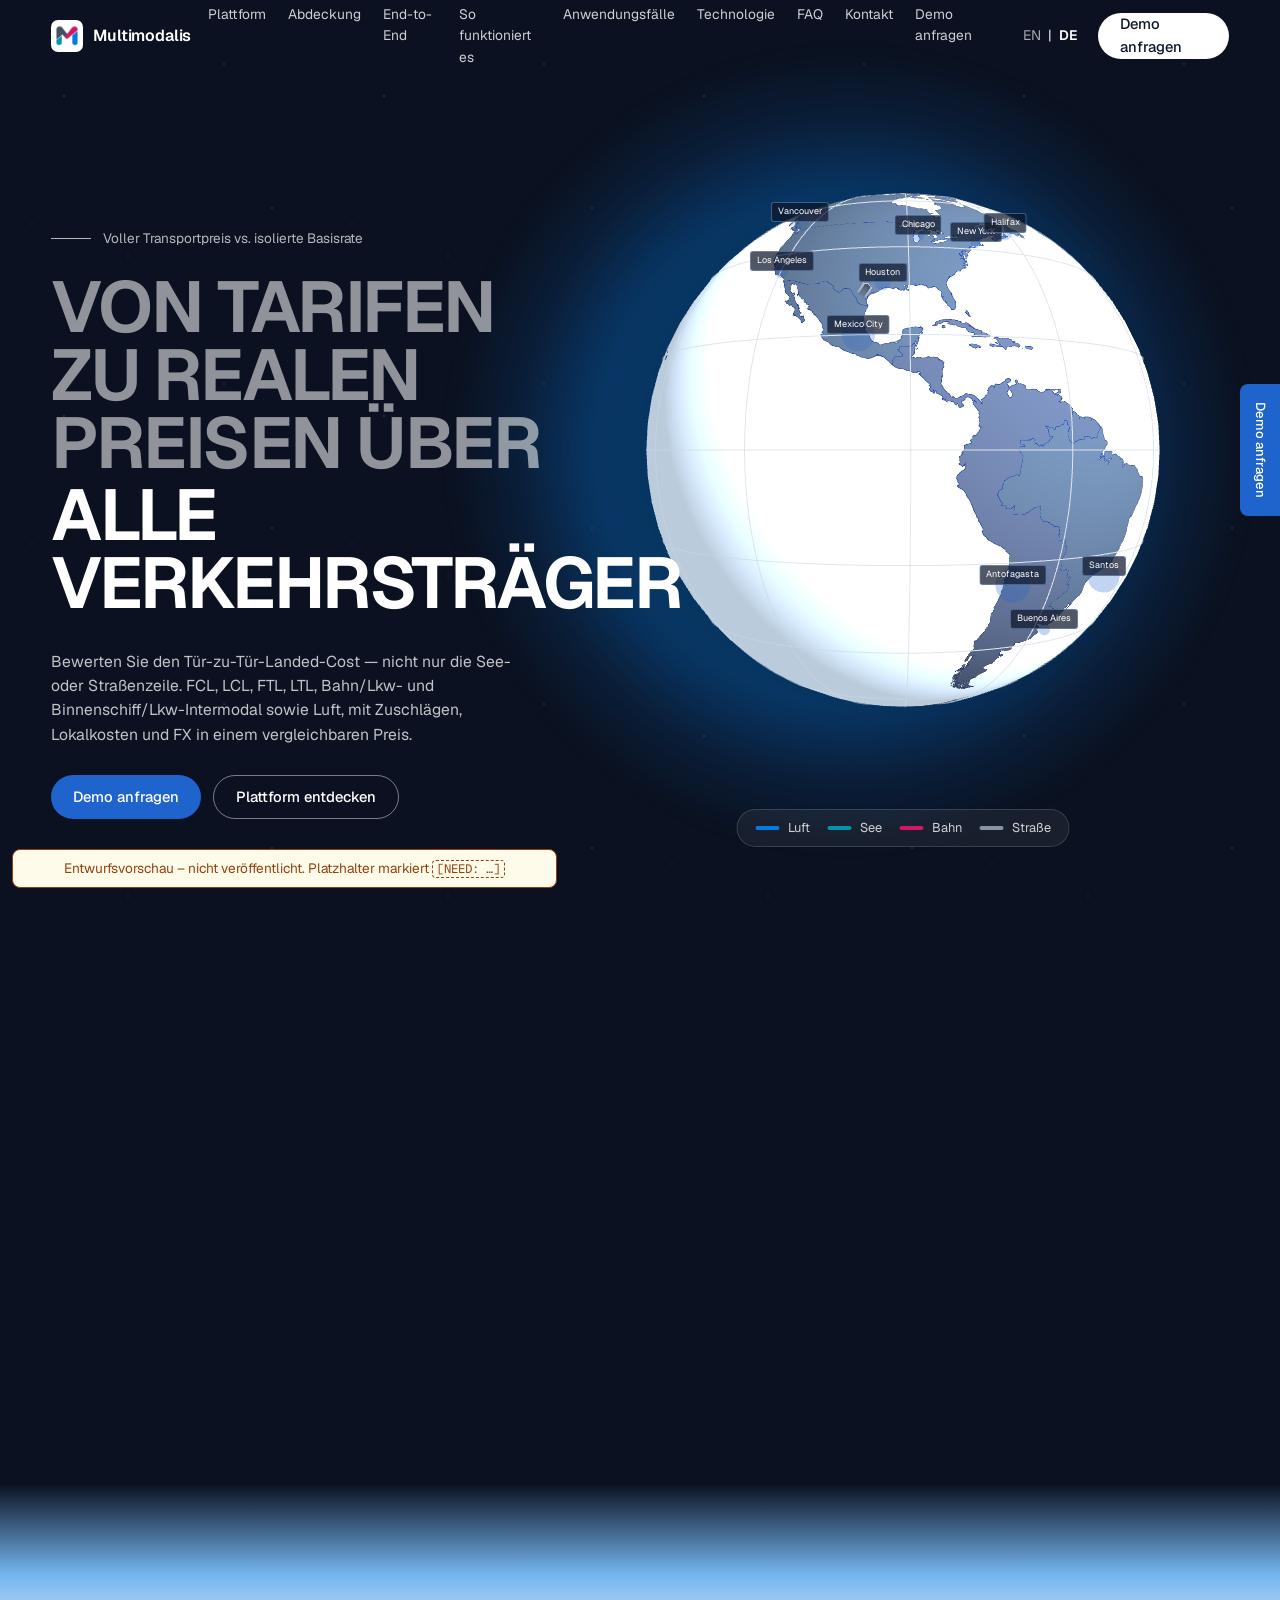
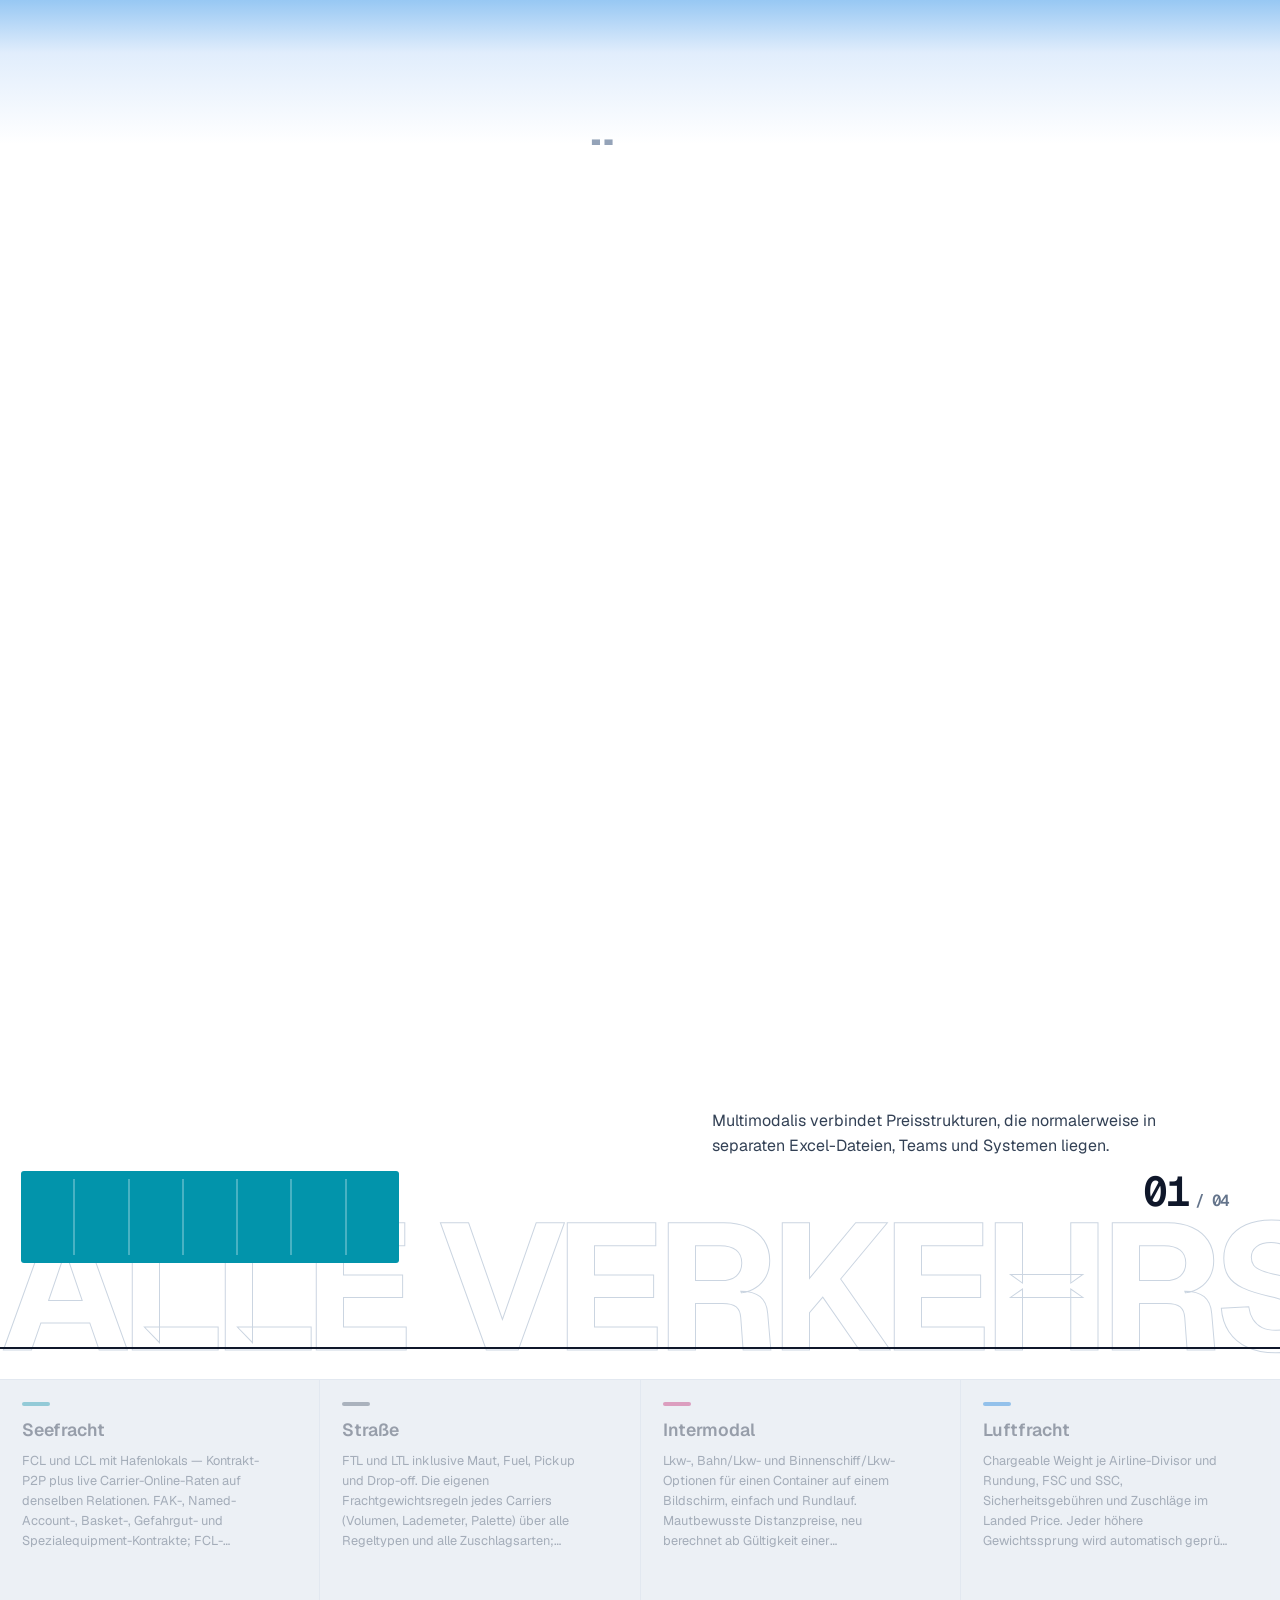
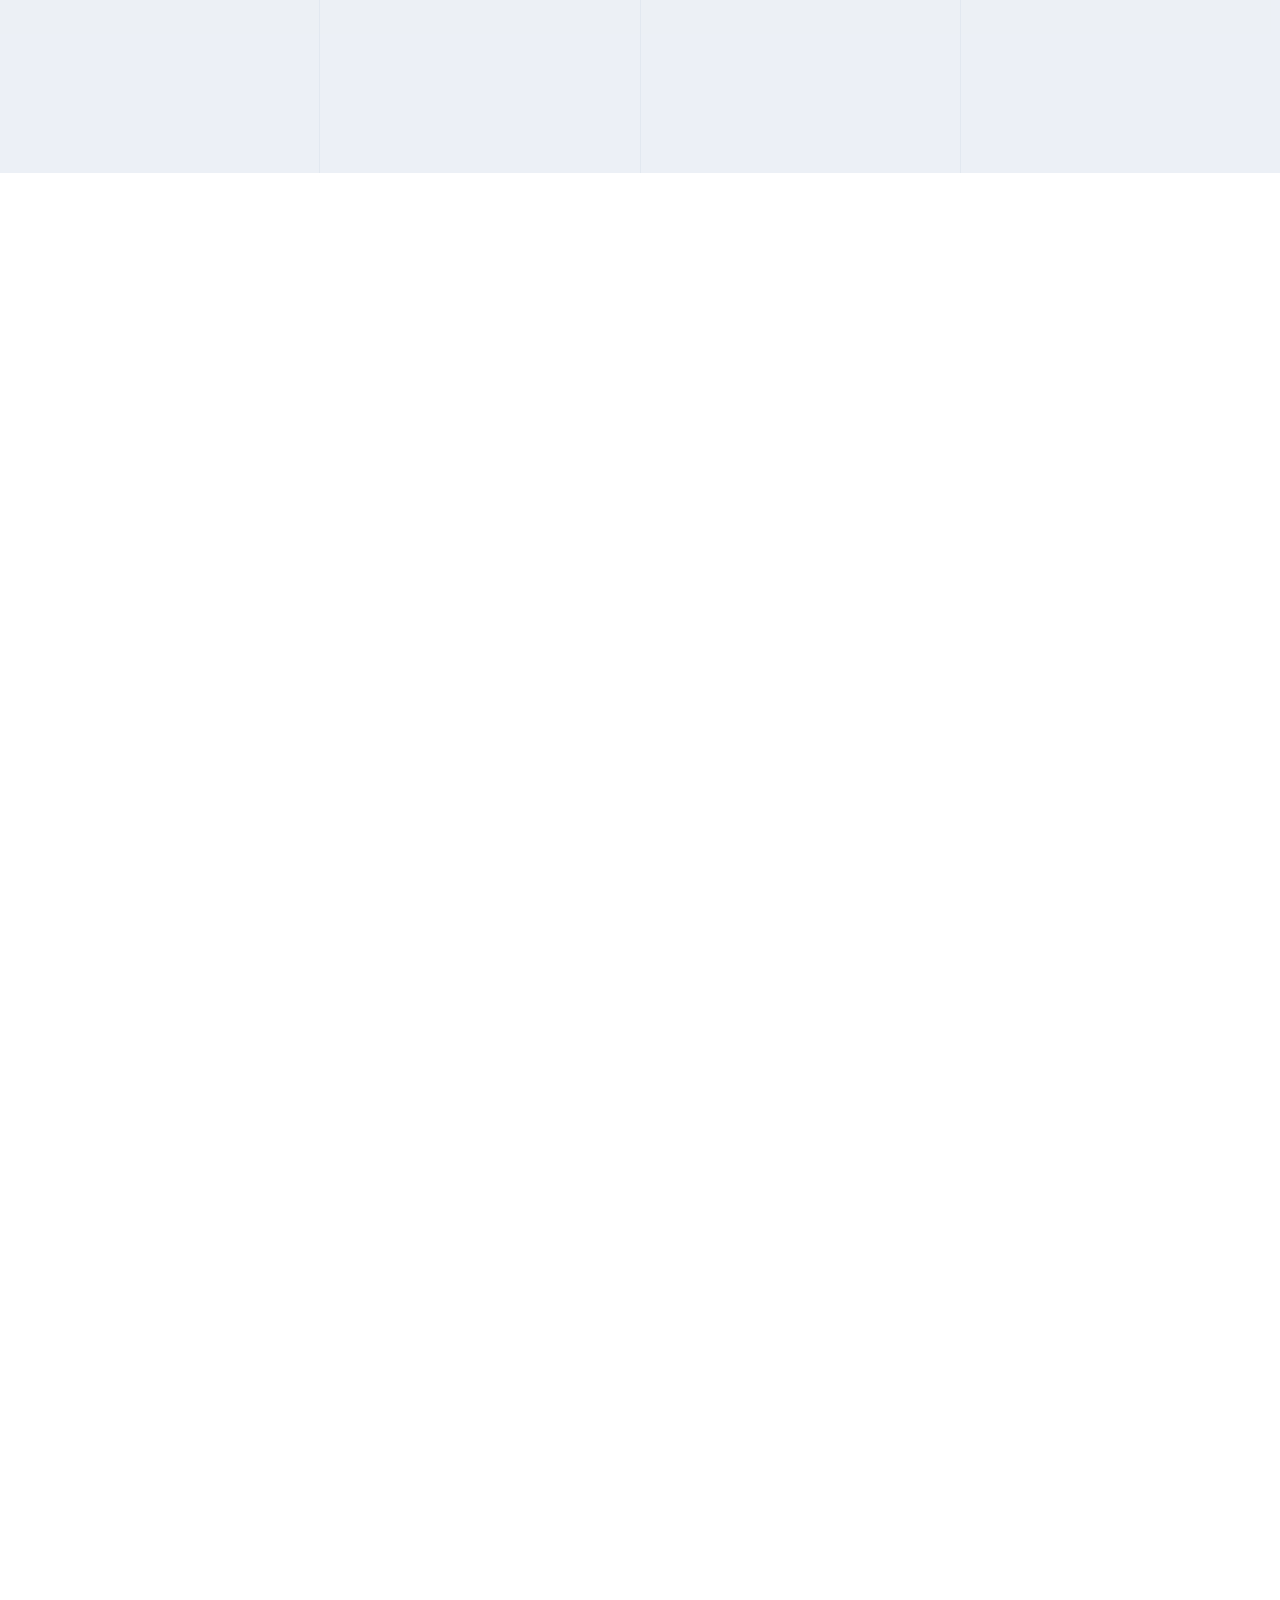
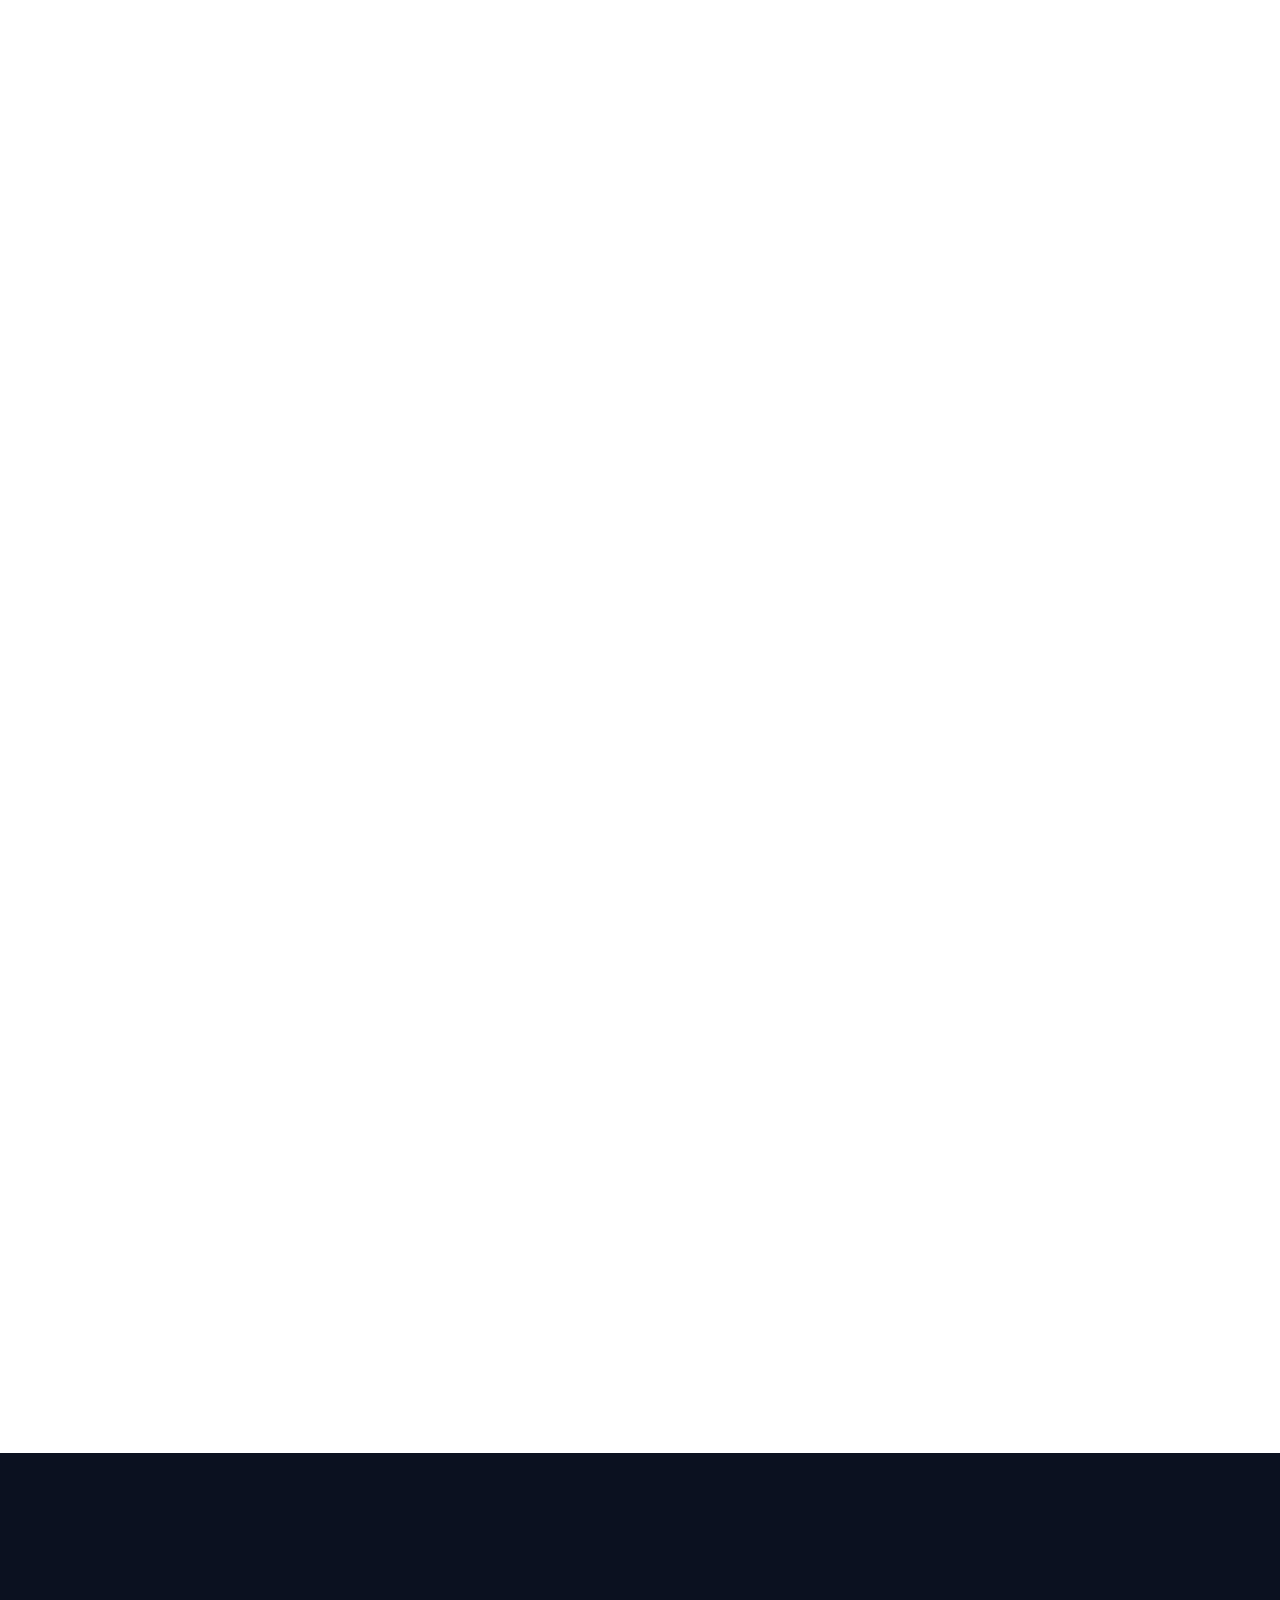
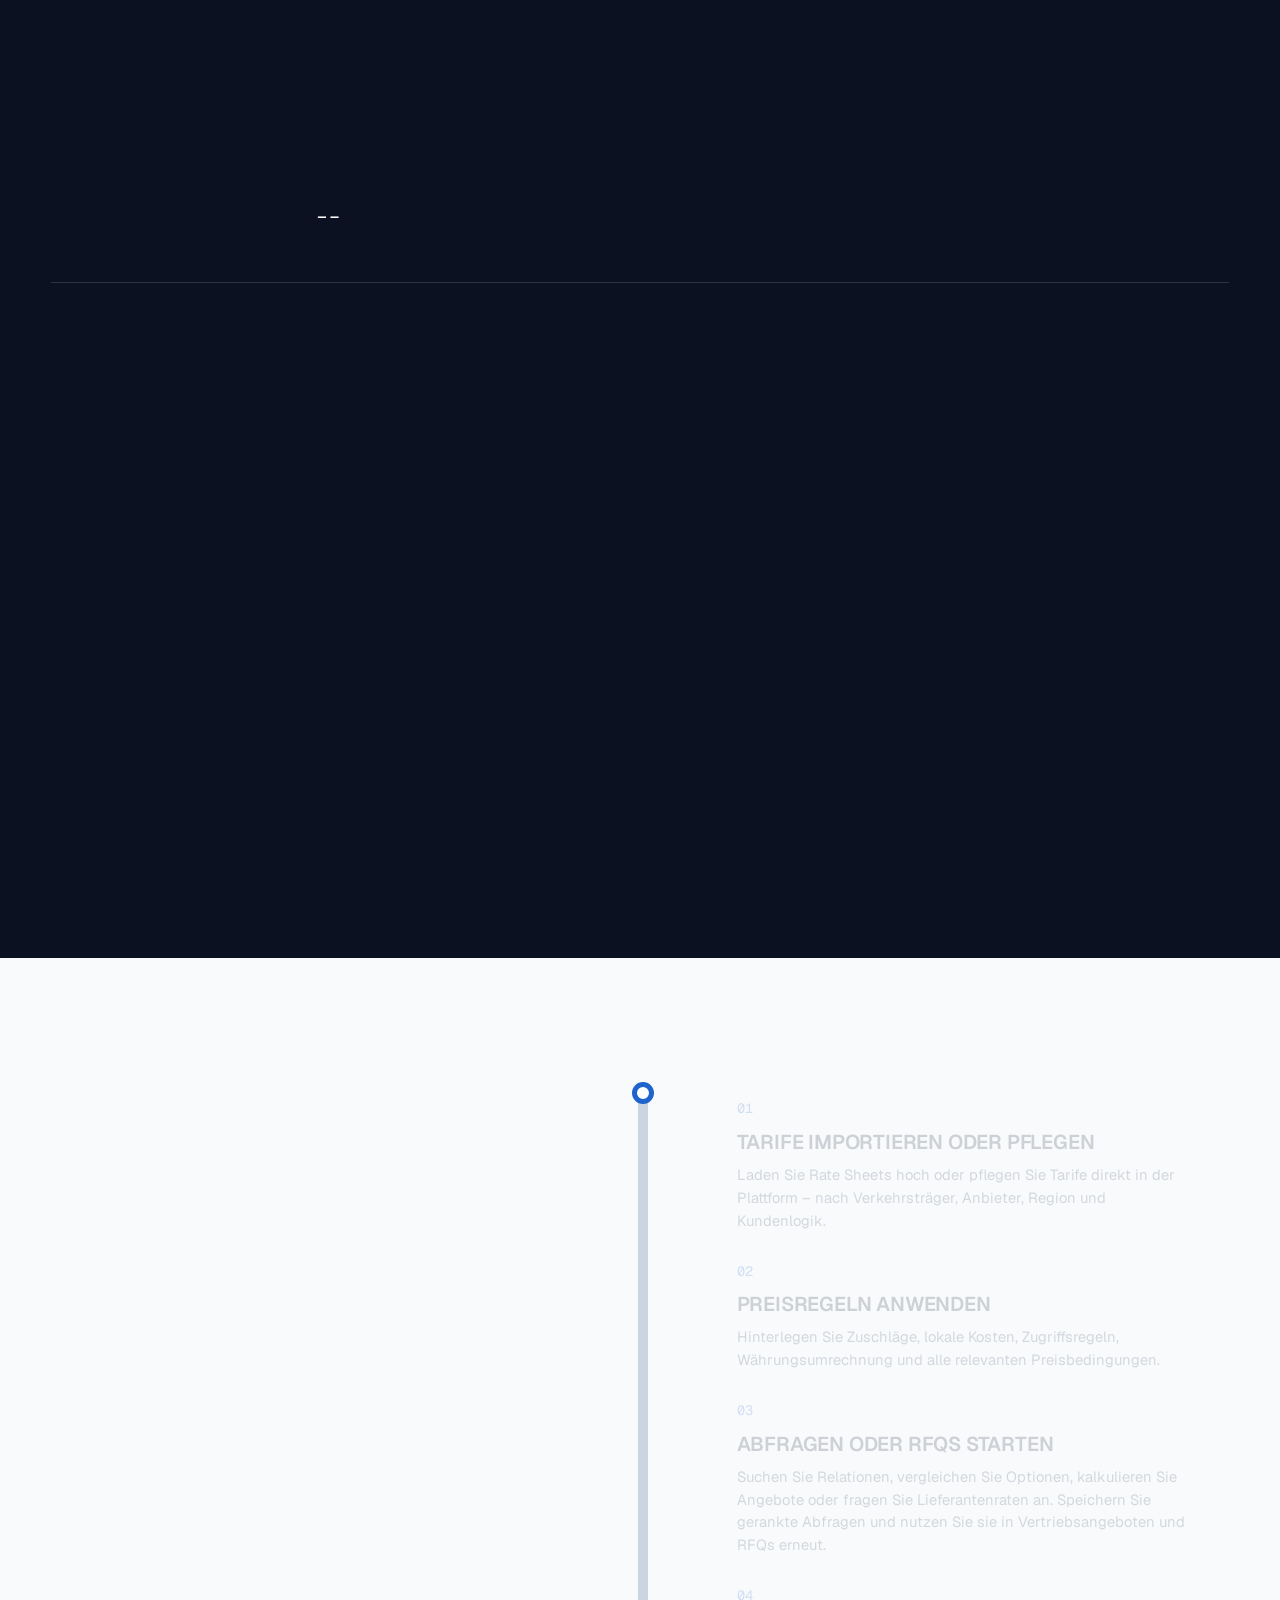
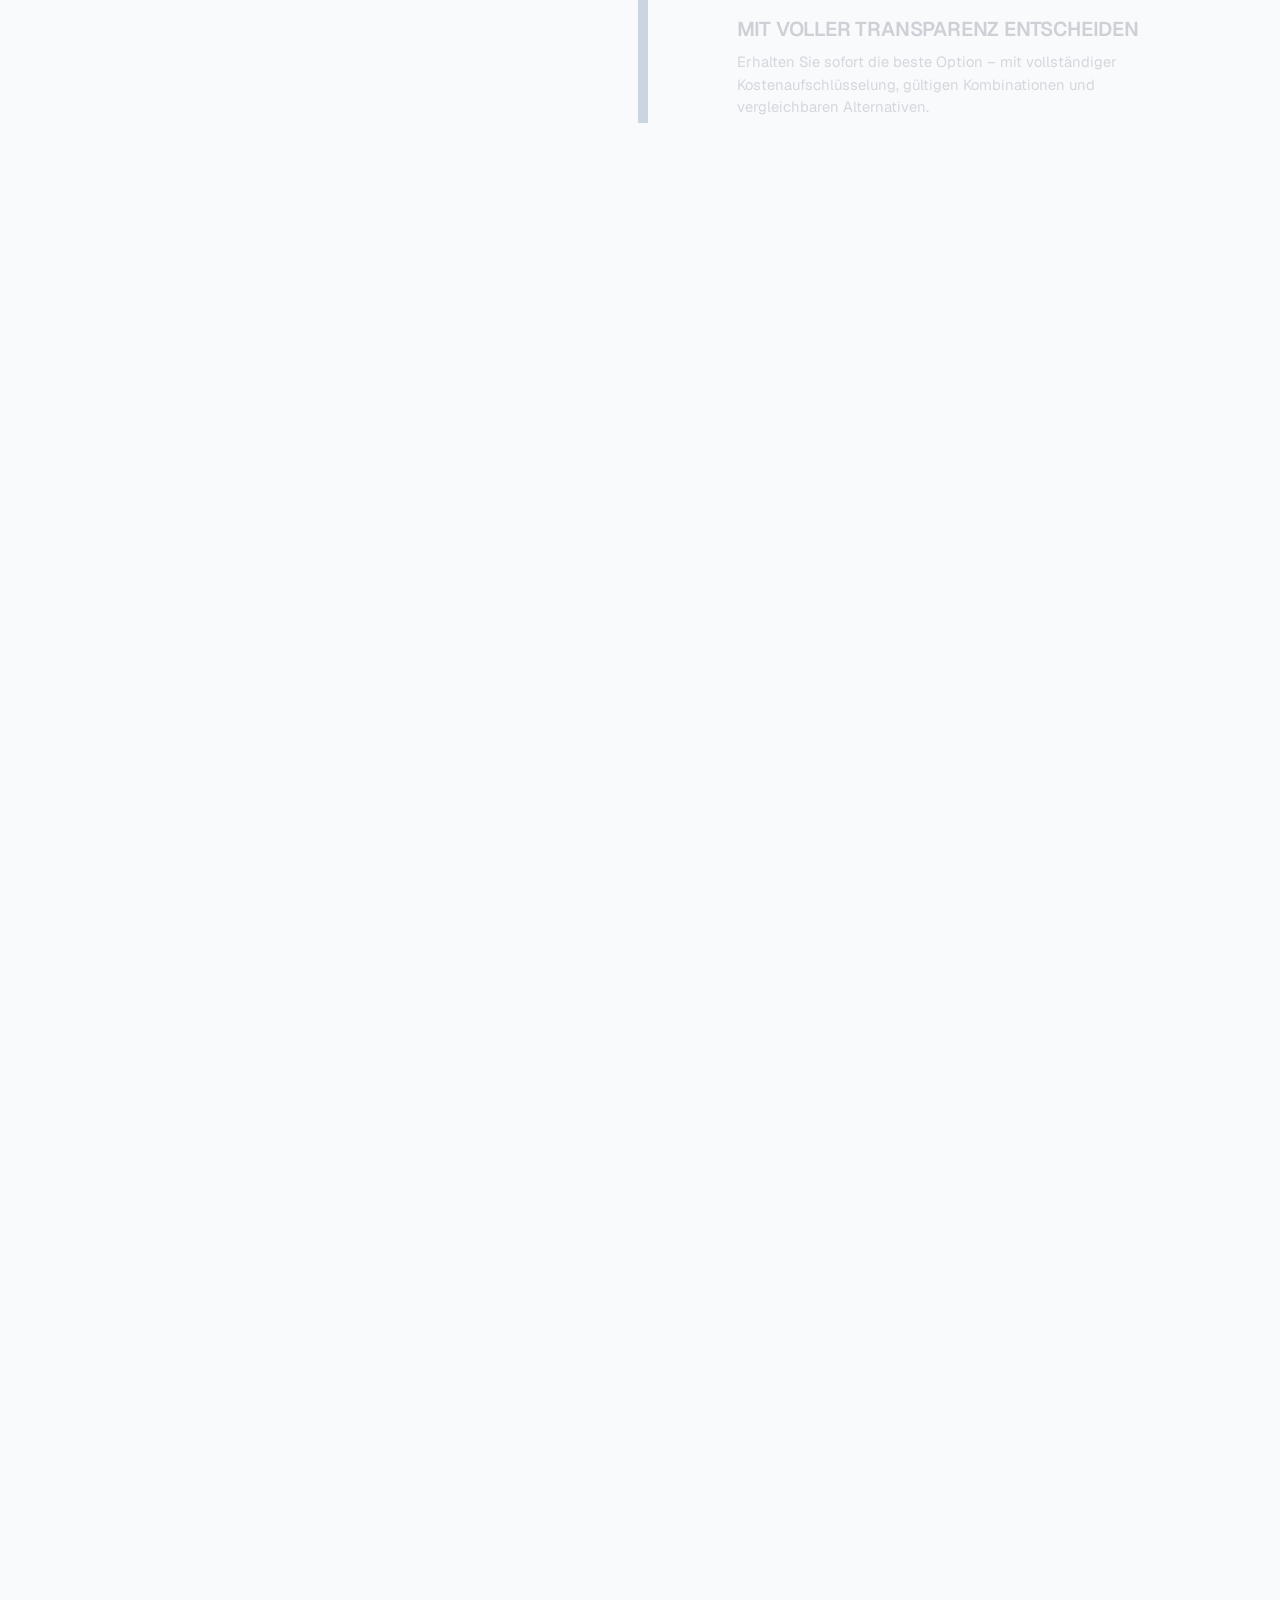
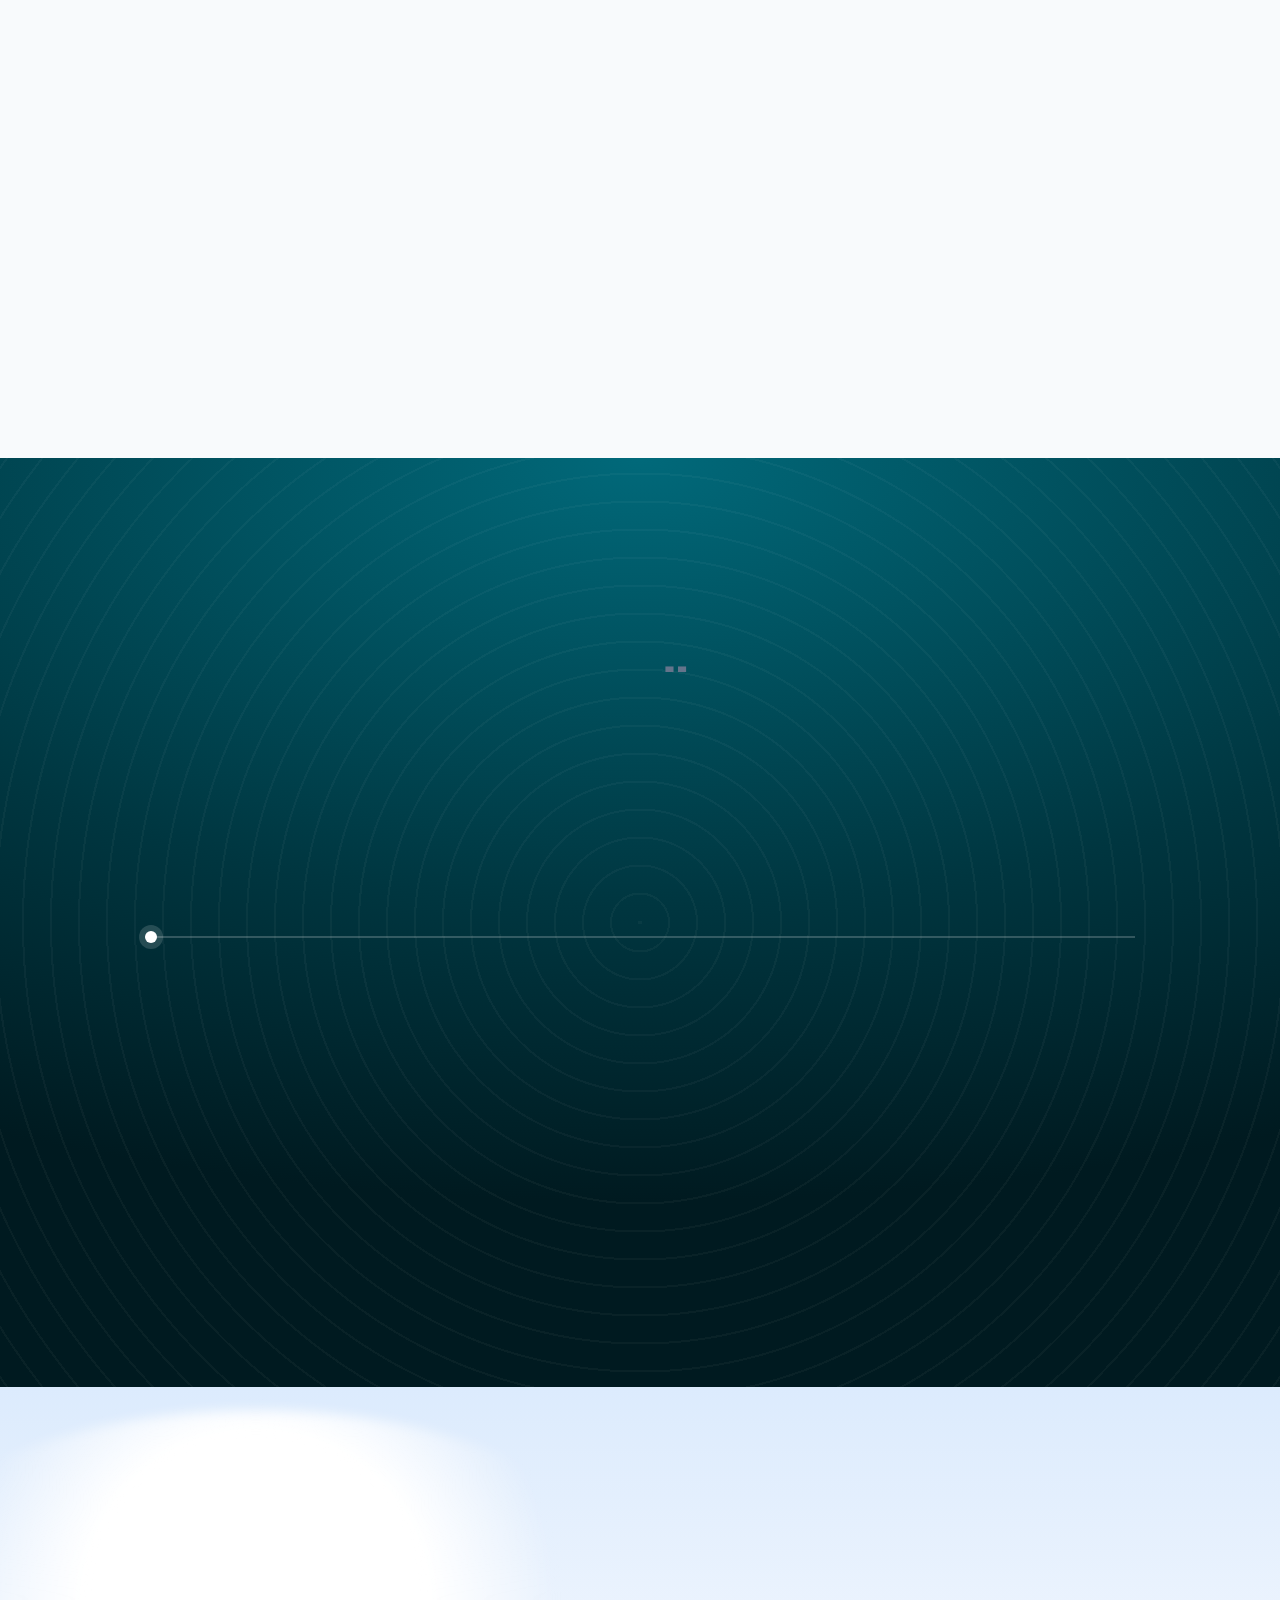
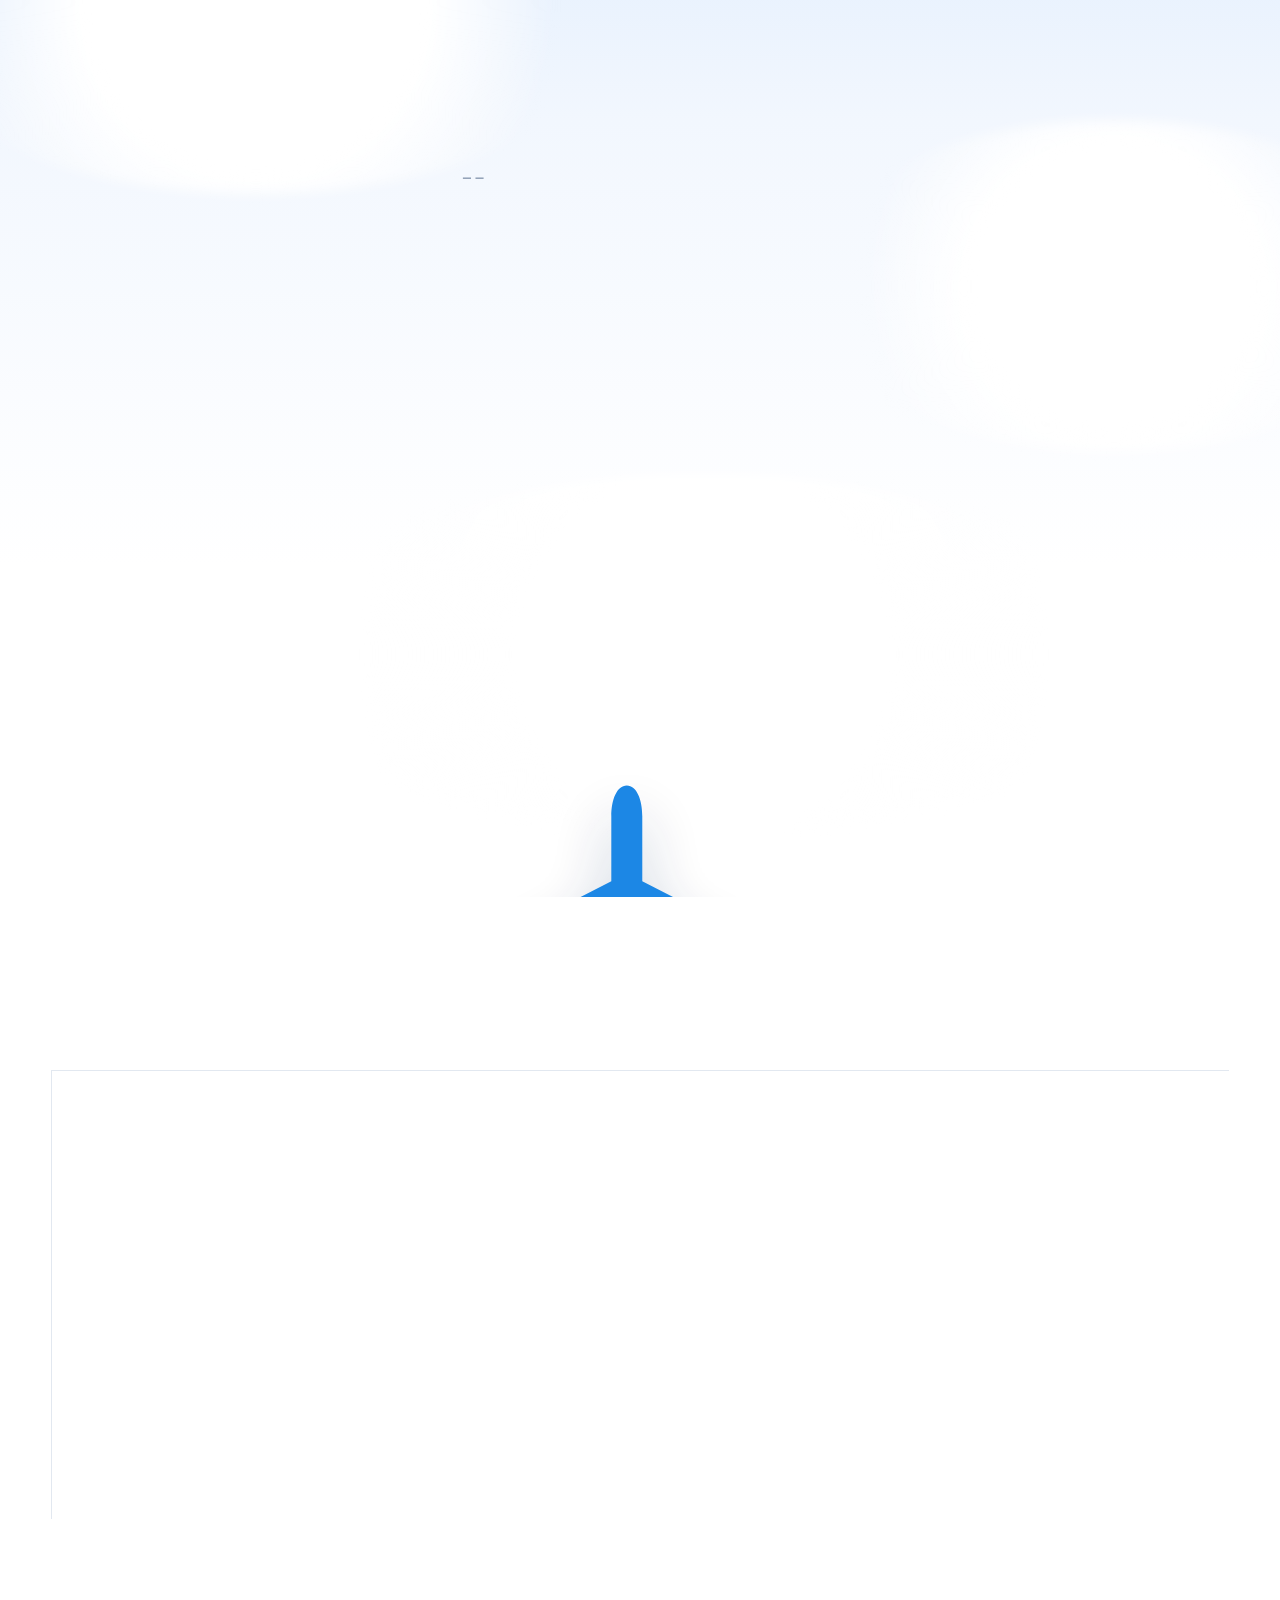
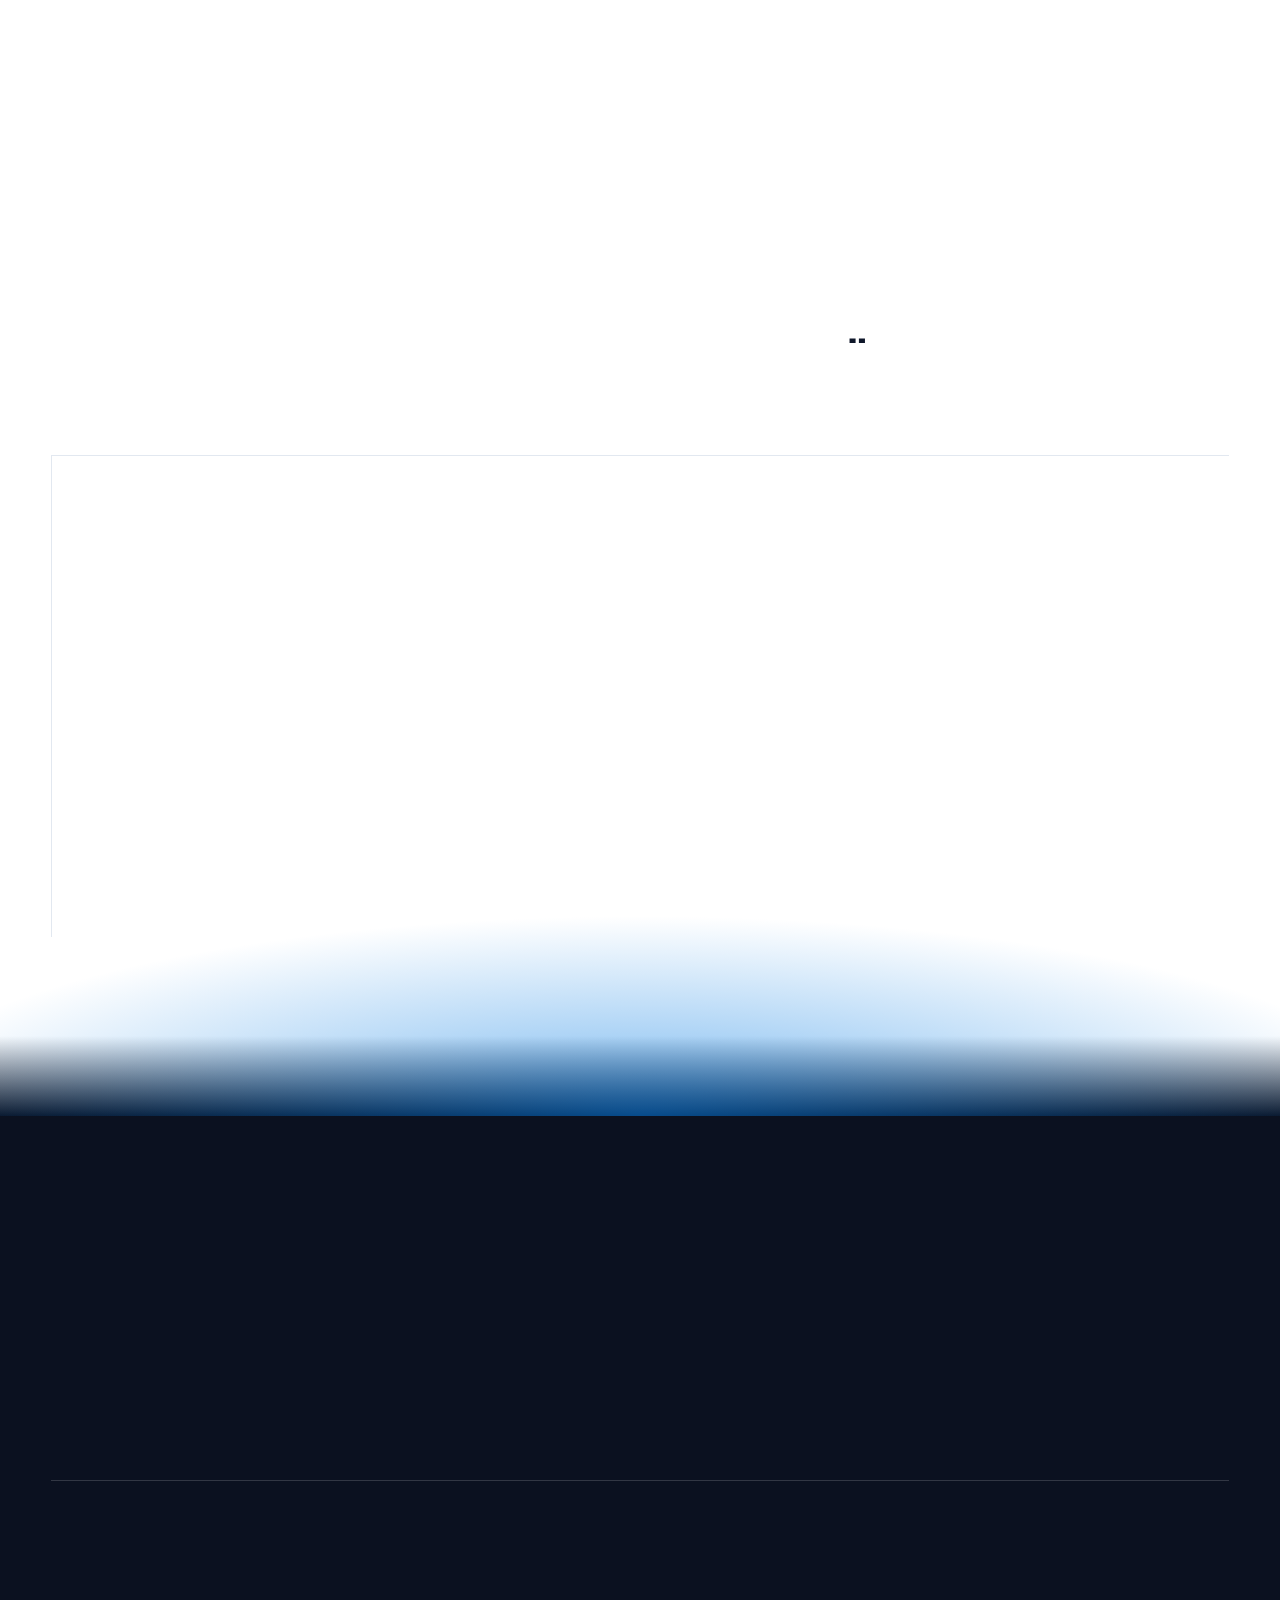
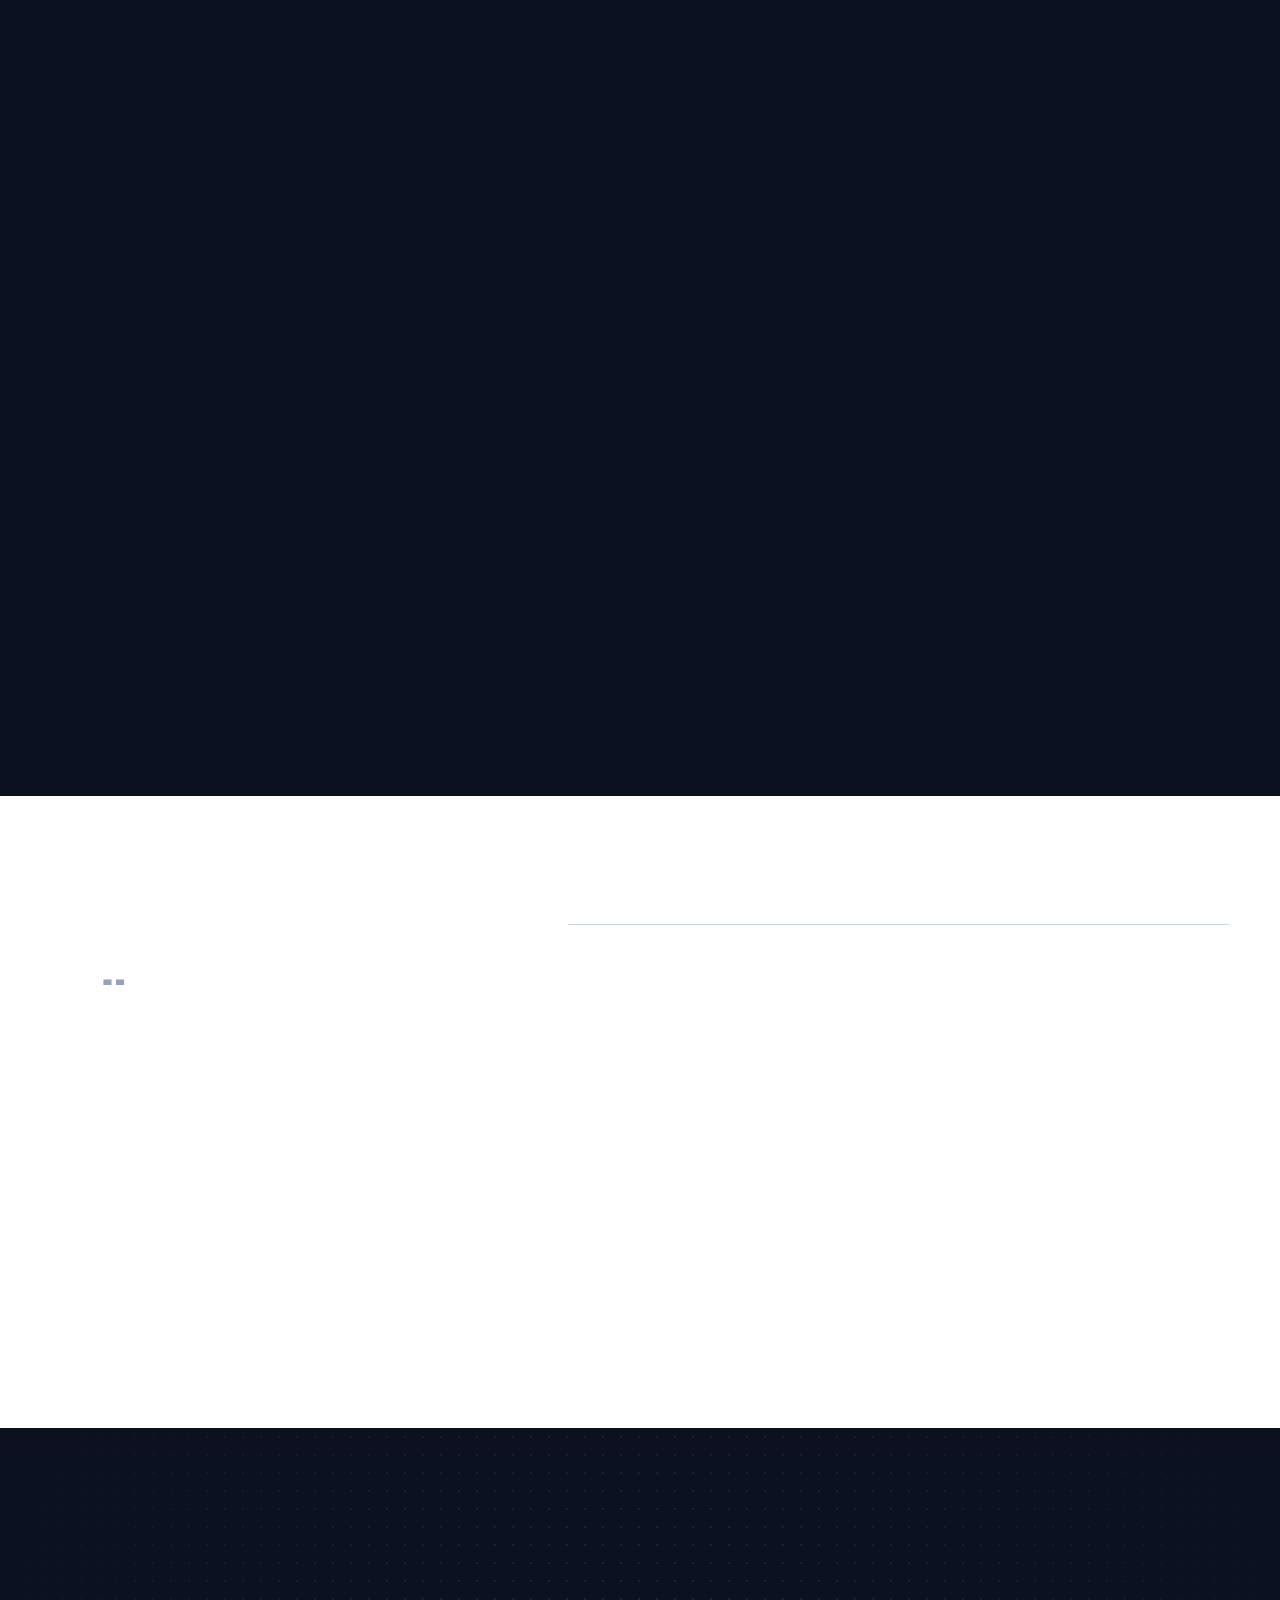
==== commit b27ca34a: "Fix FAQ+ CSS regression (unclosed @media); legal pages aligned; no Acceltra email in contact" ====
--- a/site/de/index.html
+++ b/site/de/index.html
@@ -11,69 +11,28 @@
 <link rel="canonical" href="https://multimodalis.com/de/">
 <link rel="alternate" hreflang="en" href="https://multimodalis.com/en/"><link rel="alternate" hreflang="de" href="https://multimodalis.com/de/"><link rel="alternate" hreflang="x-default" href="https://multimodalis.com/en/">
 <meta property="og:type" content="website"><meta property="og:site_name" content="Multimodalis"><meta property="og:title" content="Multimodalis – Pricing Engine für Transportlogistik"><meta property="og:description" content="Bewerten Sie den Tür-zu-Tür-Landed-Cost — nicht nur die See- oder Straßenzeile. FCL, LCL, FTL, LTL, Bahn/Lkw- und Binnenschiff/Lkw-Intermodal sowie Luft, mit Zuschlägen, Lokalkosten und FX in einem vergleichbaren Preis."><meta property="og:url" content="https://multimodalis.com/de/"><meta property="og:image" content="https://multimodalis.com/assets/img/multimodalis-og.png"><meta property="og:locale" content="de_DE">
-<meta name="theme-color" content="#FFFFFF">
+<meta name="theme-color" content="#0F172A">
 <link rel="icon" href="../favicon.ico" sizes="any">
 <link rel="icon" type="image/png" sizes="32x32" href="../assets/favicon/multimodalis-favicon-32.png">
 <link rel="apple-touch-icon" href="../assets/favicon/apple-touch-icon.png">
 <link rel="manifest" href="../site.webmanifest">
 <link rel="preload" href="../assets/fonts/multimodalis-Geist-Variable.woff2" as="font" type="font/woff2" crossorigin>
-<link rel="stylesheet" href="../assets/css/site.css">
-<script src="../assets/js/main.js" defer></script>
+<link rel="stylesheet" href="../assets/css/uc.css">
+<script src="../assets/js/uc.js" defer></script>
 </head>
-<body>
+<body class="uc">
 <a class="skip-link" href="#main">Zum Inhalt springen</a>
-
-<nav aria-label="Hauptnavigation" class="site-nav">
-<div class="nav-inner">
-<a class="nav-logo" href="./"><img alt="" height="32" src="../assets/logo/multimodalis-logo-64.png" width="32"/>Multimodalis</a>
-<div class="nav-links">
-<a href="#platform">Plattform</a>
-<a href="#coverage">Abdeckung</a>
-<a href="#end-to-end">End-to-End</a>
-<a href="#how-it-works">So funktioniert es</a>
-<a href="#use-cases">Anwendungsfälle</a>
-<a href="#faq">FAQ</a>
-<a href="#contact">Kontakt</a>
-</div>
-<div class="nav-cta"><div aria-label="Language / Sprache" class="lang-toggle" role="group"><a class="lang-btn" href="../en/" hreflang="en" lang="en">EN</a><span aria-hidden="true" class="lang-sep">|</span><a aria-current="true" class="lang-btn" href="../de/" hreflang="de" lang="de">DE</a></div>
-<a class="btn btn-primary nav-btn" href="#contact">Demo anfragen</a>
-</div>
-<button aria-controls="mobile-menu" aria-expanded="false" aria-label="Menü öffnen" class="mobile-toggle" type="button"><svg aria-hidden="true" fill="none" height="22" stroke="currentColor" stroke-width="1.5" viewbox="0 0 24 24" width="22"><path d="M4 6h16M4 12h16M4 18h16" stroke-linecap="round" stroke-linejoin="round"></path></svg></button></div>
-<div id="mobile-menu">
-<a href="#platform">Plattform</a>
-<a href="#coverage">Abdeckung</a>
-<a href="#end-to-end">End-to-End</a>
-<a href="#how-it-works">So funktioniert es</a>
-<a href="#use-cases">Anwendungsfälle</a>
-<a href="#technology">Technologie</a>
-<a href="#faq">FAQ</a>
-<a href="#contact">Kontakt</a>
-<div aria-label="Language / Sprache" class="lang-toggle mobile-lang" role="group"><a class="lang-btn" href="../en/" hreflang="en" lang="en">EN</a><span aria-hidden="true" class="lang-sep">|</span><a aria-current="true" class="lang-btn" href="../de/" hreflang="de" lang="de">DE</a></div><a class="btn btn-primary mobile-cta" href="#contact">Demo anfragen</a>
-</div>
-</nav>
+<div class="draft-banner"><div class="container">Entwurfsvorschau – nicht veröffentlicht. Platzhalter markiert <span class="need">[NEED: …]</span></div></div>
+<div class="curtain" aria-hidden="true"><span class="curtain-bar"></span></div>
+<div class="cursor" aria-hidden="true"><span class="cursor-dot"></span><span class="cursor-ring"></span></div>
+<a class="side-tab" href="#contact">Demo anfragen</a>
+<header class="hd" data-hd><nav aria-label="Hauptnavigation" class="hd-inner"><a class="hd-logo" href="./"><img alt="" height="32" src="../assets/logo/multimodalis-logo-64.png" width="32">Multimodalis</a><div class="hd-links"><a href="#platform">Plattform</a><a href="#coverage">Abdeckung</a><a href="#end-to-end">End-to-End</a><a href="#how-it-works">So funktioniert es</a><a href="#use-cases">Anwendungsfälle</a><a href="#technology">Technologie</a><a href="#faq">FAQ</a><a href="#contact">Kontakt</a><a href="#contact">Demo anfragen</a></div><div class="hd-right"><div aria-label="Language / Sprache" class="lang-toggle" role="group"><a class="lang-btn" href="../en/" hreflang="en" lang="en">EN</a><span aria-hidden="true" class="lang-sep">|</span><a aria-current="true" class="lang-btn" href="../de/" hreflang="de" lang="de">DE</a></div><a class="pill pill-light hd-cta" href="#contact">Demo anfragen</a><button aria-controls="mobile-menu" aria-expanded="false" aria-label="Menü öffnen" class="mobile-toggle" type="button"><span></span><span></span></button></div></nav><div id="mobile-menu"><a href="#platform">Plattform</a><a href="#coverage">Abdeckung</a><a href="#end-to-end">End-to-End</a><a href="#how-it-works">So funktioniert es</a><a href="#use-cases">Anwendungsfälle</a><a href="#technology">Technologie</a><a href="#faq">FAQ</a><a href="#contact">Kontakt</a><a href="#contact">Demo anfragen</a><div aria-label="Language / Sprache" class="lang-toggle mobile-lang" role="group"><a class="lang-btn" href="../en/" hreflang="en" lang="en">EN</a><span aria-hidden="true" class="lang-sep">|</span><a aria-current="true" class="lang-btn" href="../de/" hreflang="de" lang="de">DE</a></div><a class="pill pill-blue" href="#contact">Demo anfragen</a></div></header>
 <main id="main">
-<section class="hero">
-<div class="container">
-<div class="grid-2">
-<div class="fade-up visible">
-<div class="hero-tagline">Voller Transportpreis vs. isolierte Basisrate</div>
-<h1>
-<span>Von Tarifen zu realen Preisen über</span><br/>
-<span id="rotating-term">alle Verkehrsträger</span>
-</h1>
-<p class="hero-sub">Bewerten Sie den Tür-zu-Tür-Landed-Cost — nicht nur die See- oder Straßenzeile. FCL, LCL, FTL, LTL, Bahn/Lkw- und Binnenschiff/Lkw-Intermodal sowie Luft, mit Zuschlägen, Lokalkosten und FX in einem vergleichbaren Preis.</p>
-<div class="hero-cta">
-<a class="btn btn-primary" href="#contact">Demo anfragen</a>
-<a class="btn btn-outline" href="#platform">Plattform entdecken</a>
-</div>
-<div class="hero-stats claims">
-<div class="hero-stat"><div class="stat-num">Eine einheitliche Pricing-Plattform</div></div>
-<div class="hero-stat"><div class="stat-num">Vollständige Kostentransparenz</div></div>
-<div class="hero-stat"><div class="stat-num">Unterstützt RFQ&nbsp;/ Ausschreibungen</div></div>
-</div>
-</div>
-<div class="fade-up visible hero-globe">
-<div class="globe-wrapper">
+<section class="s-hero" data-scene="hero" aria-labelledby="hero-title">
+<div class="s-hero-stick">
+<div class="hero-stars" aria-hidden="true"></div>
+<div class="hero-glow" aria-hidden="true"></div>
+<div class="hero-globe-wrap"><div class="globe-wrapper">
 <canvas aria-hidden="true" data-map="../assets/img/multimodalis-globe-world-fill.png" id="globe-canvas"></canvas>
 <div class="globe-labels" id="globe-labels"></div>
 <div aria-hidden="true" class="globe-legend">
@@ -82,476 +41,120 @@
 <div class="globe-legend-item"><div class="globe-legend-line legend-rail"></div>Bahn</div>
 <div class="globe-legend-item"><div class="globe-legend-line legend-road"></div>Straße</div>
 </div>
-</div>
-</div>
-</div>
-</div>
-</section>
-<section class="section" id="intro">
-<div class="container">
-<div class="intro-header fade-up">
-<div>
-<p class="intro-tagline">
-Was Multimodalis leistet
-</p>
-<h2>Eine Plattform für die gesamte Pricing-Komplexität</h2>
-</div>
-<p class="intro-lead">Multimodalis vereint fragmentierte Tariflandschaften in einer strukturierten Pricing Engine — über alle Verkehrsträger, alle Zuschläge und alle Kostenkombinationen hinweg.</p>
-</div>
-<div class="grid-4 fade-up">
-<div class="platform-card">
-<div class="platform-icon">
-<svg aria-hidden="true" fill="none" stroke="currentColor" stroke-width="1.8" viewbox="0 0 24 24"><rect height="14" rx="2" width="20" x="2" y="3"></rect><path d="M8 21h8M12 17v4" stroke-linecap="round" stroke-linejoin="round"></path></svg>
-</div>
-<h4>Tarife vereinen</h4>
-<p>Führen Sie See-, Straßen-, Intermodal- (Bahn/Lkw, Binnenschiff/Lkw) und Luftfrachtraten in einer Struktur und einem System zusammen.</p>
-</div>
-<div class="platform-card">
-<div class="platform-icon">
-<svg aria-hidden="true" fill="none" stroke="currentColor" stroke-width="1.8" viewbox="0 0 24 24"><path d="M12 2L2 7l10 5 10-5-10-5z" stroke-linecap="round" stroke-linejoin="round"></path><path d="M2 17l10 5 10-5M2 12l10 5 10-5" stroke-linecap="round" stroke-linejoin="round"></path></svg>
-</div>
-<h4>Vollständige Kostenlogik anwenden</h4>
-<p>Berücksichtigen Sie automatisch Fuel, BAF, THC, Maut, Handling, Pickup, Drop-off, KWZ und alle Zuschläge.</p>
-</div>
-<div class="platform-card">
-<div class="platform-icon">
-<svg aria-hidden="true" fill="none" stroke="currentColor" stroke-width="1.8" viewbox="0 0 24 24"><path d="M18 20V10M12 20V4M6 20v-6" stroke-linecap="round" stroke-linejoin="round"></path></svg>
-</div>
-<h4>Echte Preise vergleichen</h4>
-<p>Vergleichen Sie vollständige Transportoptionen nebeneinander — nicht isolierte Ratentabellen aus getrennten Systemen.</p>
-</div>
-<div class="platform-card">
-<div class="platform-icon">
-<svg aria-hidden="true" fill="none" stroke="currentColor" stroke-width="1.8" viewbox="0 0 24 24"><path d="M9 11l3 3L22 4" stroke-linecap="round" stroke-linejoin="round"></path><path d="M21 12v7a2 2 0 0 1-2 2H5a2 2 0 0 1-2-2V5a2 2 0 0 1 2-2h11" stroke-linecap="round" stroke-linejoin="round"></path></svg>
-</div>
-<h4>Kundenangebote, Ausschreibungen und RFQ</h4>
-<p>Erstellen Sie versionierte Kundenangebote aus FCL-, LTL-, Luft- und LCL-Raten. Führen Sie Ausschreibungen, erfassen Sie Lieferantenantworten und tracken Sie Kapazitäten — kein generischer Slogan.</p>
-</div>
-</div>
-</div>
-</section>
-<div class="divider"></div>
-<section class="section" id="platform">
-<div class="container">
-<div class="section-header centered fade-up">
-<h2>Eine einheitliche Pricing Engine für Transportlogistik</h2>
-<p>Multimodalis zeigt nicht nur Tarife. Die Plattform berechnet echte Transportpreise – über alle Verkehrsträger, alle Kostenelemente und alle relevanten Preislogiken hinweg.</p>
-</div>
-<div class="platform-grid fade-up">
-<div class="platform-card">
-<div class="platform-icon">
-<svg aria-hidden="true" viewbox="0 0 24 24"><path d="M9 17v-6h13M9 17l-4-4m4 4l-4 4M15 7V5a2 2 0 00-2-2H5a2 2 0 00-2 2v14a2 2 0 002 2h8a2 2 0 002-2v-2" stroke-linecap="round" stroke-linejoin="round"></path></svg>
-</div>
-<h4>Einheitliche Pricing Engine</h4>
-<p>Eine Pricing-Logik für FCL, LCL, FTL, LTL, Bahn/Lkw- und Binnenschiff/Lkw-Intermodal sowie Luftfracht – alles in einem System berechnet.</p>
-</div>
-<div class="platform-card">
-<div class="platform-icon">
-<svg aria-hidden="true" viewbox="0 0 24 24"><path d="M12 8c-1.657 0-3 .895-3 2s1.343 2 3 2 3 .895 3 2-1.343 2-3 2m0-10V4m0 14v2M5 12a7 7 0 1014 0A7 7 0 005 12z" stroke-linecap="round" stroke-linejoin="round"></path></svg>
-</div>
-<h4>Vollständige Kostenaufschlüsselung</h4>
-<p>Berücksichtigen Sie Basisraten, Zuschläge, lokale Kosten, Handling, Fuel, BAF, Maut, KWZ, Terminalkosten und Währungsumrechnung.</p>
-</div>
-<div class="platform-card">
-<div class="platform-icon">
-<svg aria-hidden="true" viewbox="0 0 24 24"><path d="M3 10h11M9 21V3m12 7h-5m0 0V5m0 5v5" stroke-linecap="round" stroke-linejoin="round"></path></svg>
-</div>
-<h4>Kombinationslogik</h4>
-<p>Kombinieren Sie verschiedene Tarife und Transportabschnitte zu einer gültigen, optimierten Transportoption mit einem Gesamtpreis.</p>
-</div>
-<div class="platform-card">
-<div class="platform-icon">
-<svg aria-hidden="true" viewbox="0 0 24 24"><path d="M8 9l3 3-3 3m5 0h3M5 20h14a2 2 0 002-2V6a2 2 0 00-2-2H5a2 2 0 00-2 2v12a2 2 0 002 2z" stroke-linecap="round" stroke-linejoin="round"></path></svg>
-</div>
-<h4>NAC, Ausschreibungen, Kapazität und Spot</h4>
-<p>Führen Sie Ausschreibungen, sammeln Sie Lieferantenantworten, tracken Sie Kapazität und senden Sie Spot-Anfragen. NAC ist ein Workflow — nicht nur ein weiterer Ratentyp — und Ergebnisse stehen neben Ihren Kontrakttarifen.</p>
-</div>
-<div class="platform-card">
-<div class="platform-icon">
-<svg aria-hidden="true" viewbox="0 0 24 24"><path d="M7 3h8l5 5v13a2 2 0 01-2 2H7a2 2 0 01-2-2V5a2 2 0 012-2z" stroke-linecap="round" stroke-linejoin="round"></path><path d="M14 3v6h6M8 13h8M8 17h5" stroke-linecap="round" stroke-linejoin="round"></path></svg>
-</div>
-<h4>Angebotserstellung im Vertrieb</h4>
-<p>Erstellen Sie versionierte Kundenangebote aus Gruppentemplates, exportieren Sie PDF und ziehen Sie Raten aus FCL, LTL, Luft und LCL in ein kommerzielles Dokument.</p>
-</div>
-<div class="platform-card">
-<div class="platform-icon">
-<svg aria-hidden="true" viewbox="0 0 24 24"><path d="M13 10V3L4 14h7v7l9-11h-7z" stroke-linecap="round" stroke-linejoin="round"></path></svg>
-</div>
-<h4>Hoher Automatisierungsgrad</h4>
-<p>Automatisieren Sie wiederkehrende Preislogik, Tarifimporte, eingehende RFQs und Kostenupdates, um manuellen Aufwand zu senken.</p>
-</div>
-</div>
-</div>
-</section>
-<div class="divider"></div>
-<section class="section section-alt" id="coverage">
-<div class="container">
-<div class="coverage-header fade-up">
-<h2>Alle Verkehrsträger. Eine Pricing-Logik.</h2>
-<p>Multimodalis verbindet Preisstrukturen, die normalerweise in separaten Excel-Dateien, Teams und Systemen liegen.</p>
-</div>
-<div class="modes-grid fade-up">
-<div class="mode-card">
-<img alt="Containerschiff auf See" decoding="async" height="600" src="../assets/img/multimodalis-ocean.webp" width="800"/>
-<div class="mode-body">
-<h3>Seefracht</h3>
-<p>FCL und LCL mit Hafenlokals — Kontrakt-P2P plus live Carrier-Online-Raten auf denselben Relationen. FAK-, Named-Account-, Basket-, Gefahrgut- und Spezialequipment-Kontrakte; FCL-Uploads zellgenau geprüft; Tür-zu-Tür aus echten Vor- und Nachlauftarifen statt geschätzter Aufschläge.</p>
-</div>
-</div>
-<div class="mode-card">
-<img alt="Lkw auf der Autobahn" decoding="async" height="600" src="../assets/img/multimodalis-road.webp" width="800"/>
-<div class="mode-body">
-<h3>Straße</h3>
-<p>FTL und LTL inklusive Maut, Fuel, Pickup und Drop-off. Die eigenen Frachtgewichtsregeln jedes Carriers (Volumen, Lademeter, Palette) über alle Regeltypen und alle Zuschlagsarten; Sendungen außerhalb der Limits zeigen „auf Anfrage“ statt eines irreführenden Preises.</p>
-</div>
-</div>
-<div class="mode-card">
-<img alt="Güterzug" decoding="async" height="600" src="../assets/img/multimodalis-rail-barge.webp" width="800"/>
-<div class="mode-body">
-<h3>Intermodal</h3>
-<p>Lkw-, Bahn/Lkw- und Binnenschiff/Lkw-Optionen für einen Container auf einem Bildschirm, einfach und Rundlauf. Mautbewusste Distanzpreise, neu berechnet ab Gültigkeit einer Mautänderung; Terminalkosten, KV- / All-in-Zonenzuschläge mit Periodensteuerung; Rheinpegel überwacht gegen das Niedrigwasserband jedes Anbieters.</p>
-</div>
-</div>
-<div class="mode-card">
-<img alt="Frachtflugzeug" decoding="async" height="600" src="../assets/img/multimodalis-air.webp" width="800"/>
-<div class="mode-body">
-<h3>Luftfracht</h3>
-<p>Chargeable Weight je Airline-Divisor und Rundung, FSC und SSC, Sicherheitsgebühren und Zuschläge im Landed Price. Jeder höhere Gewichtssprung wird automatisch geprüft und die Ersparnis angezeigt; eine Piece-Restriction-Engine prüft jedes Packstück.</p>
-</div>
-</div>
-</div>
-<div class="coverage-strip fade-up">
-<div class="cstrip-left">
-<h3>Enthaltene Preiskomponenten</h3>
-<div class="comp-list">
-<div class="comp-item"><span class="comp-check"><svg aria-hidden="true" fill="none" viewbox="0 0 12 12"><path d="M2 6l3 3 5-5" stroke="currentColor"></path></svg></span><span>Basisraten</span></div>
-<div class="comp-item"><span class="comp-check"><svg aria-hidden="true" fill="none" viewbox="0 0 12 12"><path d="M2 6l3 3 5-5" stroke="currentColor"></path></svg></span><span>Fuel &amp; Diesel</span></div>
-<div class="comp-item"><span class="comp-check"><svg aria-hidden="true" fill="none" viewbox="0 0 12 12"><path d="M2 6l3 3 5-5" stroke="currentColor"></path></svg></span>BAF / CAF / PSS</div>
-<div class="comp-item"><span class="comp-check"><svg aria-hidden="true" fill="none" viewbox="0 0 12 12"><path d="M2 6l3 3 5-5" stroke="currentColor"></path></svg></span>THC / local charges</div>
-<div class="comp-item"><span class="comp-check"><svg aria-hidden="true" fill="none" viewbox="0 0 12 12"><path d="M2 6l3 3 5-5" stroke="currentColor"></path></svg></span><span>Maut &amp; Distanzlogik</span></div>
-<div class="comp-item"><span class="comp-check"><svg aria-hidden="true" fill="none" viewbox="0 0 12 12"><path d="M2 6l3 3 5-5" stroke="currentColor"></path></svg></span><span>Pickup / Drop-off</span></div>
-<div class="comp-item"><span class="comp-check"><svg aria-hidden="true" fill="none" viewbox="0 0 12 12"><path d="M2 6l3 3 5-5" stroke="currentColor"></path></svg></span><span>Terminal &amp; Handling</span></div>
-<div class="comp-item"><span class="comp-check"><svg aria-hidden="true" fill="none" viewbox="0 0 12 12"><path d="M2 6l3 3 5-5" stroke="currentColor"></path></svg></span><span>Niedrigwasserzuschlag</span></div>
-<div class="comp-item"><span class="comp-check"><svg aria-hidden="true" fill="none" viewbox="0 0 12 12"><path d="M2 6l3 3 5-5" stroke="currentColor"></path></svg></span><span>Mindestpreise</span></div>
-<div class="comp-item"><span class="comp-check"><svg aria-hidden="true" fill="none" viewbox="0 0 12 12"><path d="M2 6l3 3 5-5" stroke="currentColor"></path></svg></span>NAC / FAK / special rates</div>
-<div class="comp-item"><span class="comp-check"><svg aria-hidden="true" fill="none" viewbox="0 0 12 12"><path d="M2 6l3 3 5-5" stroke="currentColor"></path></svg></span><span>P2P + Carrier-Online-Raten</span></div>
-<div class="comp-item"><span class="comp-check"><svg aria-hidden="true" fill="none" viewbox="0 0 12 12"><path d="M2 6l3 3 5-5" stroke="currentColor"></path></svg></span><span>KV / All-in-Zonenzuschläge</span></div>
-<div class="comp-item"><span class="comp-check"><svg aria-hidden="true" fill="none" viewbox="0 0 12 12"><path d="M2 6l3 3 5-5" stroke="currentColor"></path></svg></span><span>Chargeable Weight / FSC-SSC</span></div>
-<div class="comp-item"><span class="comp-check"><svg aria-hidden="true" fill="none" viewbox="0 0 12 12"><path d="M2 6l3 3 5-5" stroke="currentColor"></path></svg></span><span>Stück–LDM / LTL-Regeln</span></div>
-<div class="comp-item"><span class="comp-check"><svg aria-hidden="true" fill="none" viewbox="0 0 12 12"><path d="M2 6l3 3 5-5" stroke="currentColor"></path></svg></span><span>Währungsumrechnung</span></div>
-<div class="comp-item"><span class="comp-check"><svg aria-hidden="true" fill="none" viewbox="0 0 12 12"><path d="M2 6l3 3 5-5" stroke="currentColor"></path></svg></span><span>Kundenspezifische Logik</span></div>
-</div>
-</div>
-<div class="cstrip-right">
-<h3>Warum vollständige Preise wichtig sind</h3>
-<p>Der Vergleich nur von Basisraten führt zu irreführenden Ergebnissen. Multimodalis berechnet die vollen Kosten jeder Transportoption — für präzise Vergleiche und belastbare Entscheidungen.</p>
-<div>
-<div class="cstat-row cstat-claim"><span class="cstat-check" aria-hidden="true"></span><span>Alle Verkehrsträger</span></div>
-<div class="cstat-row cstat-claim"><span class="cstat-check" aria-hidden="true"></span><span>Alle Kostenelemente pro Route</span></div>
-<div class="cstat-row cstat-claim"><span class="cstat-check" aria-hidden="true"></span><span>Tägliche Wechselkurse</span></div>
-<div class="cstat-row cstat-claim"><span class="cstat-check" aria-hidden="true"></span><span>Einheitliche Preislogik aller Carrier</span></div>
-</div>
-</div>
-</div>
-</div>
-</section>
-<div class="divider"></div>
-<section class="section" id="end-to-end">
-<div class="container">
-<div class="section-header centered fade-up">
-<h2>Durchgängige end-to-end-Abdeckung</h2>
-<p>Verbinden Sie Ursprung, Hauptlauf und Zielkosten in einer durchgängigen Transportlogik.</p>
-</div>
-<p class="key-message fade-up">Multimodalis berechnet keine isolierten Raten — es baut vollständige Transportketten.</p>
-<div class="fade-up">
-<div class="chain-grid">
-<div class="chain-col">
-<div class="chain-phase">
-<div class="phase-badge">A</div>
-<h3 class="phase-label">Vorlauf</h3>
-</div>
-<ul class="chain-list">
-<li>Abholkosten</li>
-<li>Vorlauf</li>
-<li>Vorlaufzuschläge</li>
-<li>Lokalkosten Ursprung</li>
-</ul>
-</div>
-<div class="chain-col main">
-<div class="chain-phase">
-<div class="phase-badge">→</div>
-<h3 class="phase-label">Hauptlauf</h3>
-</div>
-<ul class="chain-list">
-<li>Hauptlauftransport</li>
-<li>Seefracht / Bahn / Binnenschiff / Luftfracht</li>
-<li>Fracht</li>
-<li>Zuschläge</li>
-</ul>
-</div>
-<div class="chain-col">
-<div class="chain-phase">
-<div class="phase-badge">B</div>
-<h3 class="phase-label">Nachlauf</h3>
-</div>
-<ul class="chain-list">
-<li>Lokalkosten Ziel</li>
-<li>Nachlauf</li>
-<li>Nachlaufzuschläge</li>
-<li>Zustellkosten</li>
-</ul>
-</div>
-</div>
-<div class="chain-footer">
-<p>Vorlauf, Hauptlauf und Nachlauf können nahtlos über Verkehrsträger und Kostenelemente hinweg verbunden werden.</p>
-</div>
-</div>
-</div>
-</section>
-<div class="divider"></div>
-<section class="section section-alt" id="how-it-works">
-<div class="container">
-<div class="section-header centered fade-up">
-<h2>Von Tarifdaten zu besseren Entscheidungen</h2>
-<p>Multimodalis strukturiert Pricing-Komplexität in einen klaren Workflow – damit Ihre Teams schneller berechnen, vergleichen und entscheiden können.</p>
-</div>
-<div class="grid-4 fade-up">
-<div class="step-card">
-<div class="step-num">01 —</div>
-<div class="step-divider"></div>
-<h4>Tarife importieren oder pflegen</h4>
-<p>Laden Sie Rate Sheets hoch oder pflegen Sie Tarife direkt in der Plattform – nach Verkehrsträger, Anbieter, Region und Kundenlogik.</p>
-</div>
-<div class="step-card">
-<div class="step-num">02 —</div>
-<div class="step-divider"></div>
-<h4>Preisregeln anwenden</h4>
-<p>Hinterlegen Sie Zuschläge, lokale Kosten, Zugriffsregeln, Währungsumrechnung und alle relevanten Preisbedingungen.</p>
-</div>
-<div class="step-card">
-<div class="step-num">03 —</div>
-<div class="step-divider"></div>
-<h4>Abfragen oder RFQs starten</h4>
-<p>Suchen Sie Relationen, vergleichen Sie Optionen, kalkulieren Sie Angebote oder fragen Sie Lieferantenraten an. Speichern Sie gerankte Abfragen und nutzen Sie sie in Vertriebsangeboten und RFQs erneut.</p>
-</div>
-<div class="step-card">
-<div class="step-num">04 —</div>
-<div class="step-divider"></div>
-<h4>Mit voller Transparenz entscheiden</h4>
-<p>Erhalten Sie sofort die beste Option – mit vollständiger Kostenaufschlüsselung, gültigen Kombinationen und vergleichbaren Alternativen.</p>
-</div>
-</div>
-</div>
-</section>
-<div class="divider"></div>
-<section class="section" id="offers">
-<div class="container">
-<div class="section-header centered fade-up">
-<h2>Vom Preis zu Angebot und Kapazität</h2>
-<p>Angebote und Kapazitätsanfragen nutzen dieselben berechneten Preise wie jede Abfrage — Vertrieb, Einkauf und Pricing arbeiten mit einer Wahrheit.</p>
-</div>
-<div class="grid-2 fade-up">
-<div class="platform-card feature-block">
-<h3>Angebotsgenerator</h3>
-<ul class="chain-list">
-<li>Aufschlagsregeln je Kundengruppe und Kostenposition, automatisch angewendet</li>
-<li>Freigabe-Workflow: Entwurf, Prüfung, Freigabe, versendet, archiviert</li>
-<li>Versendete Versionen sind eingefroren, mit gespeichertem Einkaufspreisnachweis</li>
-<li>Gebrandete PDFs mit Ihren Farben, Ihrem Logo und Ihren AGB</li>
-<li>Preisanpassungs-Assistent versendet aktualisierte Angebote an alle betroffenen Kunden</li>
-<li>KI-Anfrageanalyse macht aus einer Kunden-E-Mail eine strukturierte Anfrage mit Checkliste fehlender Angaben. Sie füllt das Angebot vor; Preise setzt sie nicht.</li>
-</ul>
-</div>
-<div class="platform-card feature-block">
-<h3>Kapazitätsanfragen</h3>
-<ul class="chain-list">
-<li>Kapazitätsanfragen direkt aus Abfrageergebnissen</li>
-<li>Lieferanten antworten per Ja/Nein-Link in der E-Mail, ohne Login</li>
-<li>Vergabe in Multimodalis: der Gewinner wird benachrichtigt, die anderen automatisch freigegeben</li>
-<li>Neue Lieferanten einladen, ohne Preise offenzulegen</li>
-<li>Kapazitäts-KPI-Ansicht mit Pipeline-Wert und Trends</li>
-</ul>
-</div>
-</div>
-</div>
-</section>
-<div class="divider"></div>
-<section class="section" id="use-cases">
-<div class="container">
-<div class="section-header centered fade-up">
-<h2>Entwickelt für Pricing-Teams in der Logistik</h2>
-<p>Ob Sie Transporte einkaufen, verkaufen oder Kapazität betreiben – Multimodalis strukturiert Angebote, Ausschreibungen und Tarifantworten in einem Pricing-Prozess.</p>
-</div>
-<div class="grid-3 fade-up">
-<div class="usecase-card">
-<h3 class="usecase-title">Spediteure</h3>
-<p>Machen Sie aus FCL-, LTL-, Luft- und LCL-Raten strukturierte Kundenangebote — versionierte Dokumente, Gruppentemplates und PDF, kein Tabellen-Dump.</p>
-</div>
-<div class="usecase-card">
-<h3 class="usecase-title">Einkaufsteams</h3>
-<p>Vergleichen Sie vollständige Tür-zu-Tür-Optionen mit Kontrakten und Ausschreibungsantworten — den echten Bestpreis, nicht die günstigste Basisrate.</p>
-</div>
-<div class="usecase-card">
-<h3 class="usecase-title">Bahn-, Barge- &amp; Truck-Operator</h3>
-<p>Pflegen Sie strukturierte Tarife und beantworten Sie Kapazitäts- und Ausschreibungsanfragen mit vergleichbaren Raten auf Ihrem Tenant.</p>
-</div>
-<div class="usecase-card">
-<h3 class="usecase-title">Vertriebsteams</h3>
-<p>Erstellen Sie versionierte Kundenangebote aus FCL-, LTL-, Luft- und LCL-Raten — Gruppentemplates, PDF-Export und gerankte Optionen zum Wiederverwenden.</p>
-</div>
-<div class="usecase-card">
-<h3 class="usecase-title">Tender-Management</h3>
-<p>Führen Sie Ausschreibungen und RFQs, sammeln Sie Lieferantenantworten, tracken Sie Kapazität und bearbeiten Sie Spot-Anfragen gegen Ihre bestehende Tariflandschaft.</p>
-</div>
-<div class="usecase-card">
-<h3 class="usecase-title">Raten &amp; Zuschläge</h3>
-<p>Ein Ort für Tarife, Zuschläge und Lokalkosten. Pricing, Vertrieb und Einkauf teilen denselben Stapel — und entscheiden schneller, auf Ihrem Tenant.</p>
-</div>
-</div>
-</div>
-</section>
-<div class="divider"></div>
-<section class="section section-alt" id="technology">
-<div class="container">
-<div class="section-header centered fade-up">
-<h2>Enterprise-ready für operatives Pricing</h2>
-<p>Enterprise-ready: Legal, Compliance und Sicherheit auf Ihrem isolierten Tenant — mit RBAC und OAuth / SAML / Enterprise-SSO, damit Abteilungen Raten teilen, ohne das ganze Unternehmen zu öffnen.</p>
-</div>
-<div class="fade-up">
-<div class="tech-grid">
-<div class="tech-card">
-<h4>Webbasierte Anwendung</h4>
-<p>Keine lokale Installation. Zugriff auf Pricing-Workflows sicher über den Browser.</p>
-</div>
-<div class="tech-card">
-<h4>Quote-API, TMS/ERP &amp; Import</h4>
-<p>Importieren Sie Tarifdaten im Maßstab und stellen Sie eine intermodale Quote-API bereit, damit TMS und ERP Landed Prices anfragen können — nicht nur Import.</p>
-</div>
-<div class="tech-card">
-<h4>Rollenbasierte Zugriffssteuerung</h4>
-<p>Enterprise-RBAC: definieren Sie, wer Raten und Zuschläge sehen, pflegen, freigeben oder anfragen darf — nach Team und Rolle.</p>
-</div>
-<div class="tech-card">
-<h4>OAuth, SAML &amp; Enterprise-SSO</h4>
-<p>Anmeldung über Ihren Identity Provider. Abteilungen erreichen denselben Tenant über OAuth, SAML oder Enterprise-SSO.</p>
-</div>
-<div class="tech-card">
-<h4>Dedizierte Instanz &amp; 2FA</h4>
-<p>Jeder Kunde betreibt eine eigene Instanz mit eigenen Datenbanken und Zugangsdaten. Pflicht-Zwei-Faktor-Login, Login-Sperre und Rechte pro Seite. Die Server stehen sicher in Deutschland.</p>
-</div>
-<div class="tech-card">
-<h4>Integrationen</h4>
-<p>Routing und Maut, Rheinpegel, Carrier-Fahrpläne und -Quotes, Flugpläne und KI-Anfrageanalyse — dazu CSV-Import, Excel-Export und APIs für Ihre eigenen Systeme.</p>
-</div>
-</div>
-<div class="stat-bar claims">
-<div class="stat-bar-item"><div class="stat-bar-num">Made in Germany</div></div>
-<div class="stat-bar-item"><div class="stat-bar-num">Gehostet in Europa</div></div>
-<div class="stat-bar-item"><div class="stat-bar-num">DSGVO-konform</div></div>
-<div class="stat-bar-item"><div class="stat-bar-num">24/7 überwacht</div></div>
-</div>
-</div>
-</div>
-</section>
-<div class="divider"></div>
-<section class="section" id="faq">
-<div class="container container-narrow">
-<div class="section-header centered fade-up">
-<h2>Häufige Fragen</h2>
-</div>
-<div class="fade-up">
-<div class="faq-item">
-<button aria-expanded="false" class="faq-toggle" type="button">
-<span>Welche Verkehrsträger können in Multimodalis abgebildet werden?</span>
-<svg aria-hidden="true" class="faq-icon" viewbox="0 0 24 24"><path d="M12 5v14M5 12h14" stroke-linecap="round" stroke-linejoin="round"></path></svg>
-</button>
-<div class="faq-content">Multimodalis ist für FCL, LCL, FTL, LTL, Bahn/Lkw- und Binnenschiff/Lkw-Intermodal sowie Luftfracht ausgelegt. Seefracht kombiniert Kontrakt-P2P mit live Carrier-Raten; Intermodal enthält KV- / All-in-Zonenzuschläge; Luft nutzt Chargeable Weight mit FSC/SSC; LTL umfasst Stück–LDM und Carrier-Regeln. Abschnitte werden zu einem Landed Price kombiniert.</div>
-</div>
-<div class="faq-item">
-<button aria-expanded="false" class="faq-toggle" type="button">
-<span>Berechnet Multimodalis nur Tarife oder vollständige Preise?</span>
-<svg aria-hidden="true" class="faq-icon" viewbox="0 0 24 24"><path d="M12 5v14M5 12h14" stroke-linecap="round" stroke-linejoin="round"></path></svg>
-</button>
-<div class="faq-content">Multimodalis berechnet vollständige Preise. Basisraten, Zuschläge, lokale Kosten, Währungsumrechnung und weitere Preislogik fließen in das Endergebnis ein.</div>
-</div>
-<div class="faq-item">
-<button aria-expanded="false" class="faq-toggle" type="button">
-<span>Kann Multimodalis für Einkauf und Vertrieb genutzt werden?</span>
-<svg aria-hidden="true" class="faq-icon" viewbox="0 0 24 24"><path d="M12 5v14M5 12h14" stroke-linecap="round" stroke-linejoin="round"></path></svg>
-</button>
-<div class="faq-content">Ja. Der Vertrieb erstellt versionierte Kundenangebote (Gruppentemplates, PDF) aus FCL-, LTL-, Luft- und LCL-Raten. Einkauf und Tender führen RFQs, sammeln Lieferantenantworten, tracken Kapazität und vergleichen sie mit Kontrakttarifen.</div>
-</div>
-<div class="faq-item">
-<button aria-expanded="false" class="faq-toggle" type="button">
-<span>Können Tarife innerhalb unserer Organisation gezielt freigegeben werden?</span>
-<svg aria-hidden="true" class="faq-icon" viewbox="0 0 24 24"><path d="M12 5v14M5 12h14" stroke-linecap="round" stroke-linejoin="round"></path></svg>
-</button>
-<div class="faq-content">Ja. Tarife werden innerhalb Ihrer eigenen Organisation geteilt — Niederlassungen, Teams und Nutzer — auf Ihrer dedizierten Instanz. Rollenbasierter Zugriff und OAuth / SAML / Enterprise-SSO steuern, wer welche Raten sieht, pflegt und freigibt.</div>
-</div>
-<div class="faq-item">
-<button aria-expanded="false" class="faq-toggle" type="button">
-<span>Wie werden Tarife und Zuschläge gepflegt?</span>
-<svg aria-hidden="true" class="faq-icon" viewbox="0 0 24 24"><path d="M12 5v14M5 12h14" stroke-linecap="round" stroke-linejoin="round"></path></svg>
-</button>
-<div class="faq-content">Je nach Setup können Tarife importiert, durch Ihr Team gepflegt oder gemeinsam mit Multimodalis verwaltet werden. Die Plattform ist auf skalierbare Pflegeprozesse ausgelegt.</div>
-</div>
-</div>
-</div>
-</section>
-<div class="divider"></div>
-<div class="divider"></div>
-<section class="section" id="working-together">
-<div class="container">
-<div class="section-header centered fade-up">
-<h2>Arbeitet neben Ihrem TMS</h2>
-<p>Multimodalis deckt den Teil zwischen Einkaufsrate und Kundenangebot ab. Ausführung, Disposition und Abrechnung bleiben in Ihrem TMS oder ERP — verbunden über Quote-API und Datenimport.</p>
-</div>
-<div class="grid-2 fade-up">
-<div class="platform-card feature-block">
-<h3>Einführung</h3>
-<ol class="chain-list numbered">
-<li>Kickoff: Verkehrsträger, Nutzer, Ratenquellen und Freigaberollen</li>
-<li>Einrichtung der Instanz und Import Ihrer Tarife und Zuschläge</li>
-<li>Konfiguration der Carrier-Regeln: Frachtgewicht, Zuschläge, Restriktionen</li>
-<li>Nutzer, Rollen, 2FA und Schulung mit In-App-Videos und Onboarding-Guides</li>
-<li>Go-live und laufender Support</li>
-</ol>
-</div>
-<div class="platform-card feature-block">
-<h3>Nächste Schritte</h3>
-<ol class="chain-list numbered">
-<li>Walkthrough: Live-Demo zu Ihren wichtigsten Verkehrsträgern</li>
-<li>Beispielrelationen: Sie senden typische Anfragen, wir bepreisen sie in Multimodalis</li>
-<li>Angebot: Module, Nutzer und Einführungsplan</li>
-</ol>
-<a class="btn btn-primary feature-cta" href="#contact">Eigene Relationen bepreisen lassen</a>
-</div>
-</div>
-</div>
-</section>
-<section class="section" id="contact">
-<div class="container">
-<div class="section-header centered fade-up">
-<h2>Erleben Sie, wie Multimodalis in Ihren Pricing-Prozess passt</h2>
-<p>Fordern Sie eine Demo an und sehen Sie, wie Multimodalis komplexe Tariflandschaften strukturiert, Preislogik automatisiert und kommerzielle Entscheidungen verbessert.</p>
-</div>
-<div class="contact-inner fade-up">
-<div class="grid-2 contact-grid">
-<div>
-<h3 class="why-title">Warum Teams Multimodalis wählen</h3>
-<div class="why-list">
-<div class="why-item"><span class="why-dash">—</span><span>Ersetzen Sie Excel-basiertes Pricing durch ein strukturiertes System</span></div>
-<div class="why-item"><span class="why-dash">—</span><span>Vergleichen Sie vollständige Preise statt isolierter Tarife</span></div>
-<div class="why-item"><span class="why-dash">—</span><span>Schaffen Sie Transparenz für Vertrieb, Einkauf und Operations</span></div>
-<div class="why-item"><span class="why-dash">—</span><span>Skalieren Sie Tarifpflege, RFQ-Workflows und Zugriffe für Niederlassungen und Teams</span></div>
-</div>
-<div class="tagline-box">
-<div class="tagline-box-name">Multimodalis</div>
-<p>Raten und Zuschläge in einem Tenant — Vertrieb, Einkauf und Pricing entscheiden schneller.</p>
-</div>
-</div>
-<div class="form-box">
-<h3>Demo anfragen</h3>
+</div></div>
+<div class="wrap hero-text">
+<p class="label rv"><span class="label-line"></span>Voller Transportpreis vs. isolierte Basisrate</p>
+<h1 id="hero-title" class="display"><span class="ln"><span class="mut">Von Tarifen zu realen Preisen über</span></span> <span class="ln"><span>alle Verkehrsträger</span></span></h1>
+<p class="hero-desc rv">Bewerten Sie den Tür-zu-Tür-Landed-Cost — nicht nur die See- oder Straßenzeile. FCL, LCL, FTL, LTL, Bahn/Lkw- und Binnenschiff/Lkw-Intermodal sowie Luft, mit Zuschlägen, Lokalkosten und FX in einem vergleichbaren Preis.</p>
+<div class="hero-btns rv"><a class="pill pill-blue" href="#contact">Demo anfragen</a><a class="pill pill-ghost" href="#platform">Plattform entdecken</a></div>
+</div>
+</div>
+</section>
+<section class="s-intro" id="intro">
+<div class="intro-glow" aria-hidden="true"></div>
+<div class="wrap intro-grid">
+<div class="intro-left">
+<p class="label rv"><span class="label-line"></span>Was Multimodalis leistet</p>
+<h2 class="tt display-2"><span class="ln"><span class="mut">Eine Plattform für</span></span> <span class="ln"><span>die gesamte Pricing-Komplexität</span></span></h2>
+<p class="intro-lead rv">Multimodalis vereint fragmentierte Tariflandschaften in einer strukturierten Pricing Engine — über alle Verkehrsträger, alle Zuschläge und alle Kostenkombinationen hinweg.</p>
+<ul class="intro-mini"><li class="rv"><span class="ico"><svg aria-hidden="true" fill="none" stroke="currentColor" stroke-width="1.8" viewbox="0 0 24 24"><rect height="14" rx="2" width="20" x="2" y="3"></rect><path d="M8 21h8M12 17v4" stroke-linecap="round" stroke-linejoin="round"></path></svg></span><span><strong>Tarife vereinen</strong> Führen Sie See-, Straßen-, Intermodal- (Bahn/Lkw, Binnenschiff/Lkw) und Luftfrachtraten in einer Struktur und einem System zusammen.</span></li><li class="rv"><span class="ico"><svg aria-hidden="true" fill="none" stroke="currentColor" stroke-width="1.8" viewbox="0 0 24 24"><path d="M12 2L2 7l10 5 10-5-10-5z" stroke-linecap="round" stroke-linejoin="round"></path><path d="M2 17l10 5 10-5M2 12l10 5 10-5" stroke-linecap="round" stroke-linejoin="round"></path></svg></span><span><strong>Vollständige Kostenlogik anwenden</strong> Berücksichtigen Sie automatisch Fuel, BAF, THC, Maut, Handling, Pickup, Drop-off, KWZ und alle Zuschläge.</span></li><li class="rv"><span class="ico"><svg aria-hidden="true" fill="none" stroke="currentColor" stroke-width="1.8" viewbox="0 0 24 24"><path d="M18 20V10M12 20V4M6 20v-6" stroke-linecap="round" stroke-linejoin="round"></path></svg></span><span><strong>Echte Preise vergleichen</strong> Vergleichen Sie vollständige Transportoptionen nebeneinander — nicht isolierte Ratentabellen aus getrennten Systemen.</span></li><li class="rv"><span class="ico"><svg aria-hidden="true" fill="none" stroke="currentColor" stroke-width="1.8" viewbox="0 0 24 24"><path d="M9 11l3 3L22 4" stroke-linecap="round" stroke-linejoin="round"></path><path d="M21 12v7a2 2 0 0 1-2 2H5a2 2 0 0 1-2-2V5a2 2 0 0 1 2-2h11" stroke-linecap="round" stroke-linejoin="round"></path></svg></span><span><strong>Kundenangebote, Ausschreibungen und RFQ</strong> Erstellen Sie versionierte Kundenangebote aus FCL-, LTL-, Luft- und LCL-Raten. Führen Sie Ausschreibungen, erfassen Sie Lieferantenantworten und tracken Sie Kapazitäten — kein generischer Slogan.</span></li></ul>
+</div>
+<div class="intro-stats"><div class="stat rv"><div class="stat-big">Eine einheitliche Pricing-Plattform</div><span class="stat-line"></span></div><div class="stat rv"><div class="stat-big">Vollständige Kostentransparenz</div><span class="stat-line"></span></div><div class="stat rv"><div class="stat-big">Unterstützt RFQ / Ausschreibungen</div><span class="stat-line"></span></div></div>
+</div>
+</section>
+<section class="s-svc" id="coverage" aria-labelledby="cov-title">
+<div class="svc-pin" data-scene="svc">
+<div class="svc-stick">
+<div class="svc-marquee" aria-hidden="true"><span>Alle Verkehrsträger. Eine Pricing-Logik.</span><span>Alle Verkehrsträger. Eine Pricing-Logik.</span></div>
+<div class="wrap svc-head"><h2 id="cov-title" class="tt display-2"><span class="ln"><span>Alle Verkehrsträger. Eine Pricing-Logik.</span></span></h2><p class="svc-lead">Multimodalis verbindet Preisstrukturen, die normalerweise in separaten Excel-Dateien, Teams und Systemen liegen.</p></div>
+<div class="svc-stage" aria-hidden="true">
+<div class="svc-ground"></div>
+<div class="svc-meter"><span class="svc-meter-n mono">01</span><span class="svc-meter-of mono">/ 04</span></div>
+<div class="svc-rig">
+<div class="svc-box"><span></span><span></span><span></span><span></span><span></span><span></span></div>
+<div class="carriers"><svg class="carrier carrier-sea" viewBox="0 0 400 80"><path d="M10 20h380l-40 50H60z"/><rect x="40" y="28" width="320" height="6" opacity=".35" fill="#fff"/></svg>
+<svg class="carrier carrier-road" viewBox="0 0 400 80"><rect x="20" y="10" width="300" height="16" rx="2"/><rect x="320" y="-30" width="70" height="56" rx="6"/><circle cx="70" cy="40" r="14"/><circle cx="110" cy="40" r="14"/><circle cx="350" cy="40" r="14"/></svg>
+<svg class="carrier carrier-rail" viewBox="0 0 400 80"><rect x="10" y="10" width="380" height="14" rx="2"/><circle cx="60" cy="36" r="11"/><circle cx="90" cy="36" r="11"/><circle cx="310" cy="36" r="11"/><circle cx="340" cy="36" r="11"/><rect x="0" y="52" width="400" height="4"/></svg>
+<svg class="carrier carrier-air" viewBox="0 0 400 80"><path d="M0 30h330c40 0 70 8 70 14s-30 14-70 14H20z"/><path d="M150 44l60 36h30l-30-36z" opacity=".8"/></svg></div>
+</div>
+</div>
+<div class="wrap svc-modes"><article class="svc-mode" data-mode="sea"><span class="svc-mode-chip"></span><h3>Seefracht</h3><p>FCL und LCL mit Hafenlokals — Kontrakt-P2P plus live Carrier-Online-Raten auf denselben Relationen. FAK-, Named-Account-, Basket-, Gefahrgut- und Spezialequipment-Kontrakte; FCL-Uploads zellgenau geprüft; Tür-zu-Tür aus echten Vor- und Nachlauftarifen statt geschätzter Aufschläge.</p></article><article class="svc-mode" data-mode="road"><span class="svc-mode-chip"></span><h3>Straße</h3><p>FTL und LTL inklusive Maut, Fuel, Pickup und Drop-off. Die eigenen Frachtgewichtsregeln jedes Carriers (Volumen, Lademeter, Palette) über alle Regeltypen und alle Zuschlagsarten; Sendungen außerhalb der Limits zeigen „auf Anfrage“ statt eines irreführenden Preises.</p></article><article class="svc-mode" data-mode="rail"><span class="svc-mode-chip"></span><h3>Intermodal</h3><p>Lkw-, Bahn/Lkw- und Binnenschiff/Lkw-Optionen für einen Container auf einem Bildschirm, einfach und Rundlauf. Mautbewusste Distanzpreise, neu berechnet ab Gültigkeit einer Mautänderung; Terminalkosten, KV- / All-in-Zonenzuschläge mit Periodensteuerung; Rheinpegel überwacht gegen das Niedrigwasserband jedes Anbieters.</p></article><article class="svc-mode" data-mode="air"><span class="svc-mode-chip"></span><h3>Luftfracht</h3><p>Chargeable Weight je Airline-Divisor und Rundung, FSC und SSC, Sicherheitsgebühren und Zuschläge im Landed Price. Jeder höhere Gewichtssprung wird automatisch geprüft und die Ersparnis angezeigt; eine Piece-Restriction-Engine prüft jedes Packstück.</p></article></div>
+</div>
+</div>
+<div class="svc-dark" id="platform">
+<div class="wrap">
+<div class="svc-dark-head"><h2 class="tt display-2 on-dark"><span class="ln"><span class="mut">Eine einheitliche Pricing</span></span> <span class="ln"><span>Engine für Transportlogistik</span></span></h2><p class="rv">Multimodalis zeigt nicht nur Tarife. Die Plattform berechnet echte Transportpreise – über alle Verkehrsträger, alle Kostenelemente und alle relevanten Preislogiken hinweg.</p></div>
+<div class="svc-grid"><article class="svc-item rv"><span class="svc-ico"><svg aria-hidden="true" viewbox="0 0 24 24"><path d="M9 17v-6h13M9 17l-4-4m4 4l-4 4M15 7V5a2 2 0 00-2-2H5a2 2 0 00-2 2v14a2 2 0 002 2h8a2 2 0 002-2v-2" stroke-linecap="round" stroke-linejoin="round"></path></svg></span><h3>Einheitliche Pricing Engine</h3><p>Eine Pricing-Logik für FCL, LCL, FTL, LTL, Bahn/Lkw- und Binnenschiff/Lkw-Intermodal sowie Luftfracht – alles in einem System berechnet.</p></article><article class="svc-item rv"><span class="svc-ico"><svg aria-hidden="true" viewbox="0 0 24 24"><path d="M12 8c-1.657 0-3 .895-3 2s1.343 2 3 2 3 .895 3 2-1.343 2-3 2m0-10V4m0 14v2M5 12a7 7 0 1014 0A7 7 0 005 12z" stroke-linecap="round" stroke-linejoin="round"></path></svg></span><h3>Vollständige Kostenaufschlüsselung</h3><p>Berücksichtigen Sie Basisraten, Zuschläge, lokale Kosten, Handling, Fuel, BAF, Maut, KWZ, Terminalkosten und Währungsumrechnung.</p></article><article class="svc-item rv"><span class="svc-ico"><svg aria-hidden="true" viewbox="0 0 24 24"><path d="M3 10h11M9 21V3m12 7h-5m0 0V5m0 5v5" stroke-linecap="round" stroke-linejoin="round"></path></svg></span><h3>Kombinationslogik</h3><p>Kombinieren Sie verschiedene Tarife und Transportabschnitte zu einer gültigen, optimierten Transportoption mit einem Gesamtpreis.</p></article><article class="svc-item rv"><span class="svc-ico"><svg aria-hidden="true" viewbox="0 0 24 24"><path d="M8 9l3 3-3 3m5 0h3M5 20h14a2 2 0 002-2V6a2 2 0 00-2-2H5a2 2 0 00-2 2v12a2 2 0 002 2z" stroke-linecap="round" stroke-linejoin="round"></path></svg></span><h3>NAC, Ausschreibungen, Kapazität und Spot</h3><p>Führen Sie Ausschreibungen, sammeln Sie Lieferantenantworten, tracken Sie Kapazität und senden Sie Spot-Anfragen. NAC ist ein Workflow — nicht nur ein weiterer Ratentyp — und Ergebnisse stehen neben Ihren Kontrakttarifen.</p></article><article class="svc-item rv"><span class="svc-ico"><svg aria-hidden="true" viewbox="0 0 24 24"><path d="M7 3h8l5 5v13a2 2 0 01-2 2H7a2 2 0 01-2-2V5a2 2 0 012-2z" stroke-linecap="round" stroke-linejoin="round"></path><path d="M14 3v6h6M8 13h8M8 17h5" stroke-linecap="round" stroke-linejoin="round"></path></svg></span><h3>Angebotserstellung im Vertrieb</h3><p>Erstellen Sie versionierte Kundenangebote aus Gruppentemplates, exportieren Sie PDF und ziehen Sie Raten aus FCL, LTL, Luft und LCL in ein kommerzielles Dokument.</p></article><article class="svc-item rv"><span class="svc-ico"><svg aria-hidden="true" viewbox="0 0 24 24"><path d="M13 10V3L4 14h7v7l9-11h-7z" stroke-linecap="round" stroke-linejoin="round"></path></svg></span><h3>Hoher Automatisierungsgrad</h3><p>Automatisieren Sie wiederkehrende Preislogik, Tarifimporte, eingehende RFQs und Kostenupdates, um manuellen Aufwand zu senken.</p></article></div>
+</div>
+</div>
+</section>
+<section class="s-why" id="how-it-works">
+<div class="why-pin" data-scene="why">
+<div class="why-stick">
+<div class="wrap why-grid">
+<div class="why-left"><h2 class="tt display-2"><span class="ln"><span class="mut">Von Tarifdaten</span></span> <span class="ln"><span>zu besseren Entscheidungen</span></span></h2><p class="rv">Multimodalis strukturiert Pricing-Komplexität in einen klaren Workflow – damit Ihre Teams schneller berechnen, vergleichen und entscheiden können.</p></div>
+<div class="why-route" aria-hidden="true"><svg viewBox="0 0 40 600" preserveAspectRatio="none"><line class="why-road" x1="20" y1="0" x2="20" y2="600"/><line class="why-road-fill" x1="20" y1="0" x2="20" y2="600" pathLength="1"/></svg><span class="why-puck"></span></div>
+<ol class="why-steps"><li class="why-step" data-i="0"><span class="why-num mono">01</span><h3>Tarife importieren oder pflegen</h3><p>Laden Sie Rate Sheets hoch oder pflegen Sie Tarife direkt in der Plattform – nach Verkehrsträger, Anbieter, Region und Kundenlogik.</p></li><li class="why-step" data-i="1"><span class="why-num mono">02</span><h3>Preisregeln anwenden</h3><p>Hinterlegen Sie Zuschläge, lokale Kosten, Zugriffsregeln, Währungsumrechnung und alle relevanten Preisbedingungen.</p></li><li class="why-step" data-i="2"><span class="why-num mono">03</span><h3>Abfragen oder RFQs starten</h3><p>Suchen Sie Relationen, vergleichen Sie Optionen, kalkulieren Sie Angebote oder fragen Sie Lieferantenraten an. Speichern Sie gerankte Abfragen und nutzen Sie sie in Vertriebsangeboten und RFQs erneut.</p></li><li class="why-step" data-i="3"><span class="why-num mono">04</span><h3>Mit voller Transparenz entscheiden</h3><p>Erhalten Sie sofort die beste Option – mit vollständiger Kostenaufschlüsselung, gültigen Kombinationen und vergleichbaren Alternativen.</p></li></ol>
+</div>
+</div>
+</div>
+<div class="why-sea" id="end-to-end">
+<div class="sea-waves" aria-hidden="true"></div>
+<div class="wrap">
+<div class="sea-head"><h2 class="tt display-2 on-dark center"><span class="ln"><span class="mut">Durchgängige</span></span> <span class="ln"><span>end-to-end-Abdeckung</span></span></h2><p class="rv">Verbinden Sie Ursprung, Hauptlauf und Zielkosten in einer durchgängigen Transportlogik.</p><p class="sea-key rv">Multimodalis berechnet keine isolierten Raten — es baut vollständige Transportketten.</p></div>
+<div class="chain" data-chain>
+<div class="chain-track" aria-hidden="true"><span class="chain-dot"></span></div>
+<div class="chain-col rv"><span class="chain-badge mono">A</span><h3>Vorlauf</h3><ul><li>Abholkosten</li><li>Vorlauf</li><li>Vorlaufzuschläge</li><li>Lokalkosten Ursprung</li></ul></div><div class="chain-col rv is-main"><span class="chain-badge mono">→</span><h3>Hauptlauf</h3><ul><li>Hauptlauftransport</li><li>Seefracht / Bahn / Binnenschiff / Luftfracht</li><li>Fracht</li><li>Zuschläge</li></ul></div><div class="chain-col rv"><span class="chain-badge mono">B</span><h3>Nachlauf</h3><ul><li>Lokalkosten Ziel</li><li>Nachlauf</li><li>Nachlaufzuschläge</li><li>Zustellkosten</li></ul></div>
+</div>
+<p class="chain-foot rv">Vorlauf, Hauptlauf und Nachlauf können nahtlos über Verkehrsträger und Kostenelemente hinweg verbunden werden.</p>
+</div>
+</div>
+</section>
+<section class="s-uc" id="use-cases" data-scene="uc">
+<div class="uc-sky" aria-hidden="true"><span class="cloud c1"></span><span class="cloud c2"></span><span class="cloud c3"></span>
+<svg class="uc-plane" viewBox="0 0 200 200"><path d="M100 6c7 0 11 10 11 22v46l78 40v16l-78-22v44l22 16v12l-33-9-33 9v-12l22-16v-44l-78 22v-16l78-40V28c0-12 4-22 11-22z"/></svg></div>
+<div class="wrap uc-grid">
+<div class="uc-title"><h2 class="tt display-2"><span class="ln"><span class="mut">Entwickelt für Pricing-Teams</span></span> <span class="ln"><span>in der Logistik</span></span></h2><p class="rv">Ob Sie Transporte einkaufen, verkaufen oder Kapazität betreiben – Multimodalis strukturiert Angebote, Ausschreibungen und Tarifantworten in einem Pricing-Prozess.</p></div>
+<div class="uc-cards"><article class="uc-card rv"><span class="uc-idx mono">01</span><h3>Spediteure</h3><p>Machen Sie aus FCL-, LTL-, Luft- und LCL-Raten strukturierte Kundenangebote — versionierte Dokumente, Gruppentemplates und PDF, kein Tabellen-Dump.</p></article><article class="uc-card rv"><span class="uc-idx mono">02</span><h3>Einkaufsteams</h3><p>Vergleichen Sie vollständige Tür-zu-Tür-Optionen mit Kontrakten und Ausschreibungsantworten — den echten Bestpreis, nicht die günstigste Basisrate.</p></article><article class="uc-card rv"><span class="uc-idx mono">03</span><h3>Bahn-, Barge- &amp; Truck-Operator</h3><p>Pflegen Sie strukturierte Tarife und beantworten Sie Kapazitäts- und Ausschreibungsanfragen mit vergleichbaren Raten auf Ihrem Tenant.</p></article><article class="uc-card rv"><span class="uc-idx mono">04</span><h3>Vertriebsteams</h3><p>Erstellen Sie versionierte Kundenangebote aus FCL-, LTL-, Luft- und LCL-Raten — Gruppentemplates, PDF-Export und gerankte Optionen zum Wiederverwenden.</p></article><article class="uc-card rv"><span class="uc-idx mono">05</span><h3>Tender-Management</h3><p>Führen Sie Ausschreibungen und RFQs, sammeln Sie Lieferantenantworten, tracken Sie Kapazität und bearbeiten Sie Spot-Anfragen gegen Ihre bestehende Tariflandschaft.</p></article><article class="uc-card rv"><span class="uc-idx mono">06</span><h3>Raten &amp; Zuschläge</h3><p>Ein Ort für Tarife, Zuschläge und Lokalkosten. Pricing, Vertrieb und Einkauf teilen denselben Stapel — und entscheiden schneller, auf Ihrem Tenant.</p></article></div>
+</div>
+</section>
+<section class="s-grid" id="offers">
+<div class="wrap">
+<div class="grid-cat"><p class="label rv"><span class="label-line"></span>Enthaltene Preiskomponenten</p>
+<div class="hair-grid hg-4"><div class="hg-cell rv"><span class="hg-n mono">01</span>Basisraten</div><div class="hg-cell rv"><span class="hg-n mono">02</span>Fuel &amp; Diesel</div><div class="hg-cell rv"><span class="hg-n mono">03</span>BAF / CAF / PSS</div><div class="hg-cell rv"><span class="hg-n mono">04</span>THC / local charges</div><div class="hg-cell rv"><span class="hg-n mono">05</span>Maut &amp; Distanzlogik</div><div class="hg-cell rv"><span class="hg-n mono">06</span>Pickup / Drop-off</div><div class="hg-cell rv"><span class="hg-n mono">07</span>Terminal &amp; Handling</div><div class="hg-cell rv"><span class="hg-n mono">08</span>Niedrigwasserzuschlag</div><div class="hg-cell rv"><span class="hg-n mono">09</span>Mindestpreise</div><div class="hg-cell rv"><span class="hg-n mono">10</span>NAC / FAK / special rates</div><div class="hg-cell rv"><span class="hg-n mono">11</span>P2P + Carrier-Online-Raten</div><div class="hg-cell rv"><span class="hg-n mono">12</span>KV / All-in-Zonenzuschläge</div><div class="hg-cell rv"><span class="hg-n mono">13</span>Chargeable Weight / FSC-SSC</div><div class="hg-cell rv"><span class="hg-n mono">14</span>Stück–LDM / LTL-Regeln</div><div class="hg-cell rv"><span class="hg-n mono">15</span>Währungsumrechnung</div><div class="hg-cell rv"><span class="hg-n mono">16</span>Kundenspezifische Logik</div></div>
+<div class="why-pricing rv"><h3>Warum vollständige Preise wichtig sind</h3><p>Der Vergleich nur von Basisraten führt zu irreführenden Ergebnissen. Multimodalis berechnet die vollen Kosten jeder Transportoption — für präzise Vergleiche und belastbare Entscheidungen.</p><ul class="claim-list"><li><span class="claim-tick" aria-hidden="true"></span>Alle Verkehrsträger</li><li><span class="claim-tick" aria-hidden="true"></span>Alle Kostenelemente pro Route</li><li><span class="claim-tick" aria-hidden="true"></span>Tägliche Wechselkurse</li><li><span class="claim-tick" aria-hidden="true"></span>Einheitliche Preislogik aller Carrier</li></ul></div>
+</div>
+<div class="grid-cat"><h2 class="tt display-3"><span class="ln"><span class="mut">Vom Preis zu</span></span> <span class="ln"><span>Angebot und Kapazität</span></span></h2><p class="grid-lead rv">Angebote und Kapazitätsanfragen nutzen dieselben berechneten Preise wie jede Abfrage — Vertrieb, Einkauf und Pricing arbeiten mit einer Wahrheit.</p>
+<div class="hair-grid hg-2"><div class="hg-col rv"><h3>Angebotsgenerator</h3><ul><li>Aufschlagsregeln je Kundengruppe und Kostenposition, automatisch angewendet</li><li>Freigabe-Workflow: Entwurf, Prüfung, Freigabe, versendet, archiviert</li><li>Versendete Versionen sind eingefroren, mit gespeichertem Einkaufspreisnachweis</li><li>Gebrandete PDFs mit Ihren Farben, Ihrem Logo und Ihren AGB</li><li>Preisanpassungs-Assistent versendet aktualisierte Angebote an alle betroffenen Kunden</li><li>KI-Anfrageanalyse macht aus einer Kunden-E-Mail eine strukturierte Anfrage mit Checkliste fehlender Angaben. Sie füllt das Angebot vor; Preise setzt sie nicht.</li></ul></div><div class="hg-col rv"><h3>Kapazitätsanfragen</h3><ul><li>Kapazitätsanfragen direkt aus Abfrageergebnissen</li><li>Lieferanten antworten per Ja/Nein-Link in der E-Mail, ohne Login</li><li>Vergabe in Multimodalis: der Gewinner wird benachrichtigt, die anderen automatisch freigegeben</li><li>Neue Lieferanten einladen, ohne Preise offenzulegen</li><li>Kapazitäts-KPI-Ansicht mit Pipeline-Wert und Trends</li></ul></div></div>
+</div>
+</div>
+<div class="grid-glow" aria-hidden="true"></div>
+</section>
+<section class="s-list" id="technology">
+<div class="wrap">
+<div class="list-head"><h2 class="tt display-2 on-dark"><span class="ln"><span class="mut">Enterprise-ready für</span></span> <span class="ln"><span>operatives Pricing</span></span></h2><p class="rv">Enterprise-ready: Legal, Compliance und Sicherheit auf Ihrem isolierten Tenant — mit RBAC und OAuth / SAML / Enterprise-SSO, damit Abteilungen Raten teilen, ohne das ganze Unternehmen zu öffnen.</p></div>
+<ul class="rows"><li class="row rv"><span class="row-meta mono">01</span><h3>Webbasierte Anwendung</h3><p>Keine lokale Installation. Zugriff auf Pricing-Workflows sicher über den Browser.</p><span class="row-arrow"><svg aria-hidden="true" viewBox="0 0 24 24" width="16" height="16" fill="none" stroke="currentColor" stroke-width="1.6"><path d="M5 12h14m-5-5 5 5-5 5" stroke-linecap="round" stroke-linejoin="round"/></svg></span></li><li class="row rv"><span class="row-meta mono">02</span><h3>Quote-API, TMS/ERP &amp; Import</h3><p>Importieren Sie Tarifdaten im Maßstab und stellen Sie eine intermodale Quote-API bereit, damit TMS und ERP Landed Prices anfragen können — nicht nur Import.</p><span class="row-arrow"><svg aria-hidden="true" viewBox="0 0 24 24" width="16" height="16" fill="none" stroke="currentColor" stroke-width="1.6"><path d="M5 12h14m-5-5 5 5-5 5" stroke-linecap="round" stroke-linejoin="round"/></svg></span></li><li class="row rv"><span class="row-meta mono">03</span><h3>Rollenbasierte Zugriffssteuerung</h3><p>Enterprise-RBAC: definieren Sie, wer Raten und Zuschläge sehen, pflegen, freigeben oder anfragen darf — nach Team und Rolle.</p><span class="row-arrow"><svg aria-hidden="true" viewBox="0 0 24 24" width="16" height="16" fill="none" stroke="currentColor" stroke-width="1.6"><path d="M5 12h14m-5-5 5 5-5 5" stroke-linecap="round" stroke-linejoin="round"/></svg></span></li><li class="row rv"><span class="row-meta mono">04</span><h3>OAuth, SAML &amp; Enterprise-SSO</h3><p>Anmeldung über Ihren Identity Provider. Abteilungen erreichen denselben Tenant über OAuth, SAML oder Enterprise-SSO.</p><span class="row-arrow"><svg aria-hidden="true" viewBox="0 0 24 24" width="16" height="16" fill="none" stroke="currentColor" stroke-width="1.6"><path d="M5 12h14m-5-5 5 5-5 5" stroke-linecap="round" stroke-linejoin="round"/></svg></span></li><li class="row rv"><span class="row-meta mono">05</span><h3>Dedizierte Instanz &amp; 2FA</h3><p>Jeder Kunde betreibt eine eigene Instanz mit eigenen Datenbanken und Zugangsdaten. Pflicht-Zwei-Faktor-Login, Login-Sperre und Rechte pro Seite. Die Server stehen sicher in Deutschland.</p><span class="row-arrow"><svg aria-hidden="true" viewBox="0 0 24 24" width="16" height="16" fill="none" stroke="currentColor" stroke-width="1.6"><path d="M5 12h14m-5-5 5 5-5 5" stroke-linecap="round" stroke-linejoin="round"/></svg></span></li><li class="row rv"><span class="row-meta mono">06</span><h3>Integrationen</h3><p>Routing und Maut, Rheinpegel, Carrier-Fahrpläne und -Quotes, Flugpläne und KI-Anfrageanalyse — dazu CSV-Import, Excel-Export und APIs für Ihre eigenen Systeme.</p><span class="row-arrow"><svg aria-hidden="true" viewBox="0 0 24 24" width="16" height="16" fill="none" stroke="currentColor" stroke-width="1.6"><path d="M5 12h14m-5-5 5 5-5 5" stroke-linecap="round" stroke-linejoin="round"/></svg></span></li></ul>
+<div class="list-bar"><div class="rv"><span class="claim-big">Made in Germany</span></div><div class="rv"><span class="claim-big">Gehostet in Europa</span></div><div class="rv"><span class="claim-big">DSGVO-konform</span></div><div class="rv"><span class="claim-big">24/7 überwacht</span></div></div>
+</div>
+</section>
+<section class="s-faq" id="faq">
+<div class="wrap faq-grid">
+<div class="faq-left"><h2 class="tt display-2"><span class="ln"><span class="mut">Häufige</span></span> <span class="ln"><span>Fragen</span></span></h2></div>
+<div class="faq-list"><div class="faq-item rv"><h3><button class="faq-q" type="button" aria-expanded="false" aria-controls="faq-a0" id="faq-q0"><span>Welche Verkehrsträger können in Multimodalis abgebildet werden?</span><span class="faq-plus" aria-hidden="true"></span></button></h3><div class="faq-a" id="faq-a0" role="region" aria-labelledby="faq-q0"><div class="faq-a-in"><p>Multimodalis ist für FCL, LCL, FTL, LTL, Bahn/Lkw- und Binnenschiff/Lkw-Intermodal sowie Luftfracht ausgelegt. Seefracht kombiniert Kontrakt-P2P mit live Carrier-Raten; Intermodal enthält KV- / All-in-Zonenzuschläge; Luft nutzt Chargeable Weight mit FSC/SSC; LTL umfasst Stück–LDM und Carrier-Regeln. Abschnitte werden zu einem Landed Price kombiniert.</p></div></div></div><div class="faq-item rv"><h3><button class="faq-q" type="button" aria-expanded="false" aria-controls="faq-a1" id="faq-q1"><span>Berechnet Multimodalis nur Tarife oder vollständige Preise?</span><span class="faq-plus" aria-hidden="true"></span></button></h3><div class="faq-a" id="faq-a1" role="region" aria-labelledby="faq-q1"><div class="faq-a-in"><p>Multimodalis berechnet vollständige Preise. Basisraten, Zuschläge, lokale Kosten, Währungsumrechnung und weitere Preislogik fließen in das Endergebnis ein.</p></div></div></div><div class="faq-item rv"><h3><button class="faq-q" type="button" aria-expanded="false" aria-controls="faq-a2" id="faq-q2"><span>Kann Multimodalis für Einkauf und Vertrieb genutzt werden?</span><span class="faq-plus" aria-hidden="true"></span></button></h3><div class="faq-a" id="faq-a2" role="region" aria-labelledby="faq-q2"><div class="faq-a-in"><p>Ja. Der Vertrieb erstellt versionierte Kundenangebote (Gruppentemplates, PDF) aus FCL-, LTL-, Luft- und LCL-Raten. Einkauf und Tender führen RFQs, sammeln Lieferantenantworten, tracken Kapazität und vergleichen sie mit Kontrakttarifen.</p></div></div></div><div class="faq-item rv"><h3><button class="faq-q" type="button" aria-expanded="false" aria-controls="faq-a3" id="faq-q3"><span>Können Tarife innerhalb unserer Organisation gezielt freigegeben werden?</span><span class="faq-plus" aria-hidden="true"></span></button></h3><div class="faq-a" id="faq-a3" role="region" aria-labelledby="faq-q3"><div class="faq-a-in"><p>Ja. Tarife werden innerhalb Ihrer eigenen Organisation geteilt — Niederlassungen, Teams und Nutzer — auf Ihrer dedizierten Instanz. Rollenbasierter Zugriff und OAuth / SAML / Enterprise-SSO steuern, wer welche Raten sieht, pflegt und freigibt.</p></div></div></div><div class="faq-item rv"><h3><button class="faq-q" type="button" aria-expanded="false" aria-controls="faq-a4" id="faq-q4"><span>Wie werden Tarife und Zuschläge gepflegt?</span><span class="faq-plus" aria-hidden="true"></span></button></h3><div class="faq-a" id="faq-a4" role="region" aria-labelledby="faq-q4"><div class="faq-a-in"><p>Je nach Setup können Tarife importiert, durch Ihr Team gepflegt oder gemeinsam mit Multimodalis verwaltet werden. Die Plattform ist auf skalierbare Pflegeprozesse ausgelegt.</p></div></div></div></div>
+</div>
+</section>
+<section class="s-cta" id="working-together">
+<div class="cta-dots" aria-hidden="true"></div>
+<div class="wrap">
+<div class="cta-head"><h2 class="tt display on-dark center"><span class="ln"><span class="mut">Arbeitet neben</span></span> <span class="ln"><span>Ihrem TMS</span></span></h2><p class="rv">Multimodalis deckt den Teil zwischen Einkaufsrate und Kundenangebot ab. Ausführung, Disposition und Abrechnung bleiben in Ihrem TMS oder ERP — verbunden über Quote-API und Datenimport.</p></div>
+<div class="cta-cols"><div class="cta-col rv"><h3>Einführung</h3><ol><li>Kickoff: Verkehrsträger, Nutzer, Ratenquellen und Freigaberollen</li><li>Einrichtung der Instanz und Import Ihrer Tarife und Zuschläge</li><li>Konfiguration der Carrier-Regeln: Frachtgewicht, Zuschläge, Restriktionen</li><li>Nutzer, Rollen, 2FA und Schulung mit In-App-Videos und Onboarding-Guides</li><li>Go-live und laufender Support</li></ol></div><div class="cta-col rv"><h3>Nächste Schritte</h3><ol><li>Walkthrough: Live-Demo zu Ihren wichtigsten Verkehrsträgern</li><li>Beispielrelationen: Sie senden typische Anfragen, wir bepreisen sie in Multimodalis</li><li>Angebot: Module, Nutzer und Einführungsplan</li></ol></div></div>
+<div class="cta-btn rv"><a class="pill pill-blue" href="#contact">Eigene Relationen bepreisen lassen</a></div>
+</div>
+<div class="wrap s-contact" id="contact">
+<div class="contact-head"><h2 class="tt display-3 on-dark"><span class="ln"><span class="mut">Erleben Sie, wie Multimodalis</span></span> <span class="ln"><span>in Ihren Pricing-Prozess passt</span></span></h2><p class="rv">Fordern Sie eine Demo an und sehen Sie, wie Multimodalis komplexe Tariflandschaften strukturiert, Preislogik automatisiert und kommerzielle Entscheidungen verbessert.</p></div>
+<div class="contact-grid">
+<div class="contact-why rv"><h3>Warum Teams Multimodalis wählen</h3><ul><li>Ersetzen Sie Excel-basiertes Pricing durch ein strukturiertes System</li><li>Vergleichen Sie vollständige Preise statt isolierter Tarife</li><li>Schaffen Sie Transparenz für Vertrieb, Einkauf und Operations</li><li>Skalieren Sie Tarifpflege, RFQ-Workflows und Zugriffe für Niederlassungen und Teams</li></ul><div class="contact-tag"><strong>Multimodalis</strong><p>Raten und Zuschläge in einem Tenant — Vertrieb, Einkauf und Pricing entscheiden schneller.</p></div></div>
+<div class="form-box rv"><h3>Demo anfragen</h3>
 <form aria-describedby="form-note" id="contact-form"><p class="form-note" id="form-note">Demo-Anfragen werden in Kürze möglich sein. Das Formular ist noch nicht aktiv und überträgt keine Daten.</p><fieldset class="form-fieldset" disabled="">
 <div class="form-row form-field">
 <div>
@@ -578,43 +181,22 @@
 <textarea class="field-input" id="message" name="message" placeholder="Erzählen Sie uns etwas über Ihr Pricing-Setup, Verkehrsträger, Regionen oder aktuelle Herausforderungen..." rows="4"></textarea>
 </div>
 <button class="submit-btn" type="submit">Demo anfragen</button>
-</fieldset></form>
-</div>
-</div>
+</fieldset></form></div>
 </div>
 </div>
 </section>
 </main>
-<footer>
-<div class="container">
-<div class="footer-inner">
-<div class="footer-brand">
-<div class="footer-brand-name"><img alt="" height="28" src="../assets/logo/multimodalis-logo-64.png" width="28"/>Multimodalis</div>
-<p>Öffnen Sie den Ratenstapel für jede Abteilung, die ihn braucht. Schnellere Entscheidungen — auf Ihrem isolierten Tenant.</p>
-</div>
-<div>
-<div class="footer-col-title">Schnellzugriff</div>
-<ul class="footer-links">
-<li><a href="#platform">Plattform</a></li>
-<li><a href="#use-cases">Anwendungsfälle</a></li>
-<li><a href="#technology">Technologie</a></li>
-<li><a href="#faq">FAQ</a></li>
-<li><a href="#contact">Kontakt</a></li>
-</ul>
-</div>
-<div>
-<div class="footer-col-title">Kontakt</div>
-<a class="footer-contact-link" href="#contact">
+<footer class="ft" data-scene="ft">
+<div class="wrap ft-top">
+<div class="ft-brand"><a class="hd-logo" href="./"><img alt="" height="32" src="../assets/logo/multimodalis-logo-64.png" width="32">Multimodalis</a><p>Öffnen Sie den Ratenstapel für jede Abteilung, die ihn braucht. Schnellere Entscheidungen — auf Ihrem isolierten Tenant.</p></div>
+<div><p class="ft-title">Schnellzugriff</p><ul><li><a href="#platform">Plattform</a></li><li><a href="#use-cases">Anwendungsfälle</a></li><li><a href="#technology">Technologie</a></li><li><a href="#faq">FAQ</a></li><li><a href="#contact">Kontakt</a></li></ul></div>
+<div><p class="ft-title">Kontakt</p><a class="footer-contact-link" href="#contact">
 <span>Demo anfragen</span>
 <svg aria-hidden="true" fill="none" height="12" stroke="currentColor" stroke-width="1.5" viewbox="0 0 24 24" width="12"><path d="M17 8l4 4m0 0l-4 4m4-4H3" stroke-linecap="round" stroke-linejoin="round"></path></svg>
-</a>
-</div>
-</div>
-<div class="footer-bottom">
-<div class="footer-copy">© <span id="footer-year">2026</span> Multimodalis GmbH  ·  <a href="../de/impressum/">Impressum</a>  ·  <a href="../de/datenschutz/">Datenschutz</a></div>
-<div class="footer-motto">Offener Zugriff über Abteilungen. Schnellere Entscheidungen. Ihr Tenant.</div>
-</div>
-</div>
+</a></div>
+</div>
+<div class="wrap ft-bottom"><p class="ft-copy">© <span id="footer-year">2026</span> Multimodalis GmbH  ·  <a href="../de/impressum/">Impressum</a>  ·  <a href="../de/datenschutz/">Datenschutz</a></p><p class="ft-motto">Offener Zugriff über Abteilungen. Schnellere Entscheidungen. Ihr Tenant.</p></div>
+<div class="ft-word" aria-hidden="true"><span>MULTIMODALIS</span></div>
 </footer>
 <script type="application/ld+json">{"@context": "https://schema.org", "@graph": [{"@type": "Organization", "name": "Multimodalis GmbH", "url": "https://multimodalis.com", "logo": "https://multimodalis.com/assets/logo/multimodalis-logo-512.png"}, {"@type": "SoftwareApplication", "name": "Multimodalis", "applicationCategory": "BusinessApplication", "operatingSystem": "Web", "inLanguage": "de", "description": "Bewerten Sie den Tür-zu-Tür-Landed-Cost — nicht nur die See- oder Straßenzeile. FCL, LCL, FTL, LTL, Bahn/Lkw- und Binnenschiff/Lkw-Intermodal sowie Luft, mit Zuschlägen, Lokalkosten und FX in einem vergleichbaren Preis."}, {"@type": "FAQPage", "inLanguage": "de", "mainEntity": [{"@type": "Question", "name": "Welche Verkehrsträger können in Multimodalis abgebildet werden?", "acceptedAnswer": {"@type": "Answer", "text": "Multimodalis ist für FCL, LCL, FTL, LTL, Bahn/Lkw- und Binnenschiff/Lkw-Intermodal sowie Luftfracht ausgelegt. Seefracht kombiniert Kontrakt-P2P mit live Carrier-Raten; Intermodal enthält KV- / All-in-Zonenzuschläge; Luft nutzt Chargeable Weight mit FSC/SSC; LTL umfasst Stück–LDM und Carrier-Regeln. Abschnitte werden zu einem Landed Price kombiniert."}}, {"@type": "Question", "name": "Berechnet Multimodalis nur Tarife oder vollständige Preise?", "acceptedAnswer": {"@type": "Answer", "text": "Multimodalis berechnet vollständige Preise. Basisraten, Zuschläge, lokale Kosten, Währungsumrechnung und weitere Preislogik fließen in das Endergebnis ein."}}, {"@type": "Question", "name": "Kann Multimodalis für Einkauf und Vertrieb genutzt werden?", "acceptedAnswer": {"@type": "Answer", "text": "Ja. Der Vertrieb erstellt versionierte Kundenangebote (Gruppentemplates, PDF) aus FCL-, LTL-, Luft- und LCL-Raten. Einkauf und Tender führen RFQs, sammeln Lieferantenantworten, tracken Kapazität und vergleichen sie mit Kontrakttarifen."}}, {"@type": "Question", "name": "Können Tarife innerhalb unserer Organisation gezielt freigegeben werden?", "acceptedAnswer": {"@type": "Answer", "text": "Ja. Tarife werden innerhalb Ihrer eigenen Organisation geteilt — Niederlassungen, Teams und Nutzer — auf Ihrer dedizierten Instanz. Rollenbasierter Zugriff und OAuth / SAML / Enterprise-SSO steuern, wer welche Raten sieht, pflegt und freigibt."}}, {"@type": "Question", "name": "Wie werden Tarife und Zuschläge gepflegt?", "acceptedAnswer": {"@type": "Answer", "text": "Je nach Setup können Tarife importiert, durch Ihr Team gepflegt oder gemeinsam mit Multimodalis verwaltet werden. Die Plattform ist auf skalierbare Pflegeprozesse ausgelegt."}}]}]}</script>
 <script src="../assets/js/three.r128.min.js" defer></script>
--- a/site/assets/css/uc.css
+++ b/site/assets/css/uc.css
@@ -0,0 +1,393 @@
+/* Multimodalis — scroll-story layout experiment.
+   Tokens: brands/multimodalis/tokens.json. Fonts self-hosted. No third-party requests. */
+:root {
+  --primary: #1F63CC; --primary-hover: #174FA5; --primary-pressed: #123D82; --focus-ring: #8AB6FF;
+  --road: #455161; --rail: #D11767; --sea: #0294AB; --air: #037AE2;
+  --air-300: #87B8F3; --air-900: #002B57; --sea-700: #01697A; --sea-900: #003640;
+  --fg: #0F172A; --fg-2: #334155; --fg-3: #64748B; --line: #E2E8F0; --line-2: #CBD5E1;
+  --bg: #FFFFFF; --bg-2: #F8FAFC; --ink: #0B1120;
+  --warn-bg: #FFFBEB; --warn-dark: #92400E;
+  --font: 'Geist', Arial, sans-serif; --mono: 'Geist Mono', ui-monospace, monospace;
+  --e-out: cubic-bezier(.16, 1, .3, 1);        /* expo.out */
+  --e-inout: cubic-bezier(.645, .045, .355, 1); /* power3.inOut-ish */
+  --e-circ: cubic-bezier(.785, .135, .15, .86); /* circ.inOut */
+  --pad: clamp(20px, 4vw, 56px);
+}
+@font-face { font-family: 'Geist'; src: url('../fonts/multimodalis-Geist-Variable.woff2') format('woff2'); font-weight: 100 900; font-display: swap; }
+@font-face { font-family: 'Geist Mono'; src: url('../fonts/multimodalis-GeistMono-Variable.woff2') format('woff2'); font-weight: 100 900; font-display: swap; }
+*, *::before, *::after { box-sizing: border-box; margin: 0; padding: 0; }
+html { -webkit-text-size-adjust: 100%; }
+body { font-family: var(--font); color: var(--fg); background: var(--bg); line-height: 1.55; -webkit-font-smoothing: antialiased; overflow-x: clip; }
+img, svg { display: block; max-width: 100%; }
+a { color: inherit; }
+ul, ol { list-style: none; }
+.mono { font-family: var(--mono); font-variant-numeric: tabular-nums; }
+.wrap { max-width: 1360px; margin: 0 auto; padding: 0 var(--pad); }
+.skip-link { position: absolute; left: -9999px; top: 0; background: var(--fg); color: #fff; padding: 10px 16px; z-index: 300; }
+.skip-link:focus { left: 8px; top: 8px; }
+:focus-visible { outline: 2px solid var(--primary); outline-offset: 2px; box-shadow: 0 0 0 4px var(--focus-ring); }
+.need { background: var(--warn-bg); color: var(--warn-dark); border: 1px dashed var(--warn-dark); border-radius: 4px; padding: 0 4px; font-family: var(--mono); font-size: .9em; }
+.draft-banner { position: fixed; left: 12px; bottom: 12px; z-index: 90; border-radius: 8px; border: 1px solid var(--warn-dark); max-width: calc(100vw - 24px); background: var(--warn-bg); color: var(--warn-dark); border-bottom: 1px solid var(--warn-dark); padding: 8px var(--pad); font-size: .85rem; }
+
+/* ── Type scale (UC: display ≈ 5.5vw uppercase, two-tone) ── */
+.display, .display-2, .display-3 { font-weight: 650; text-transform: uppercase; letter-spacing: -.035em; line-height: .95; text-wrap: balance; hyphens: auto; overflow-wrap: break-word; }
+.display { font-size: clamp(2.4rem, 1rem + 5.4vw, 6.2rem); }
+.display-2 { font-size: clamp(2rem, .9rem + 3.6vw, 4.2rem); }
+.display-3 { font-size: clamp(1.6rem, .9rem + 2.4vw, 3rem); }
+.tt .mut { color: #94A3B8; }
+.on-dark { color: #fff; } .on-dark .mut { color: #64748B; }
+.center { text-align: center; }
+.label { display: flex; align-items: center; gap: 12px; font-size: .85rem; color: var(--fg-3); margin-bottom: 24px; }
+.label-line { width: 40px; height: 1px; background: currentColor; transform-origin: left; }
+
+/* line-mask reveal (UC "split line" reveal) */
+.ln { display: inline-block; overflow: hidden; vertical-align: top; padding-bottom: .06em; }
+.ln > span { display: inline-block; transform: translateY(105%); transition: transform 1.1s var(--e-out); }
+.in .ln > span, .ln.in > span { transform: none; }
+.tt .ln:nth-child(2) > span { transition-delay: .08s; }
+.rv { opacity: 0; transform: translateY(40px); transition: opacity .9s var(--e-out), transform 1.1s var(--e-out); }
+.rv.in { opacity: 1; transform: none; }
+.label.rv .label-line { transform: scaleX(0); transition: transform 1s .2s var(--e-out); }
+.label.rv.in .label-line { transform: scaleX(1); }
+
+/* ── Pills ── */
+.pill { display: inline-flex; align-items: center; justify-content: center; gap: 8px; min-height: 44px; padding: 0 22px; border-radius: 999px; font-size: .92rem; font-weight: 500; text-decoration: none; transition: background .4s var(--e-inout), color .4s var(--e-inout), transform .4s var(--e-out); }
+.pill:hover { transform: translateY(-2px); }
+.pill-blue { background: var(--primary); color: #fff; }
+.pill-blue:hover { background: var(--primary-hover); }
+.pill-ghost { border: 1px solid rgba(255,255,255,.45); color: #fff; }
+.pill-ghost:hover { background: #fff; color: var(--fg); }
+.pill-light { background: #fff; color: var(--fg); }
+
+/* ── Header ── */
+.hd { position: fixed; inset: 0 0 auto; z-index: 50; transition: transform .6s var(--e-inout), background .4s, color .4s; color: #fff; }
+.hd-inner { display: flex; align-items: center; gap: 28px; height: 72px; max-width: 1360px; margin: 0 auto; padding: 0 var(--pad); }
+.hd.solid { background: rgba(255,255,255,.92); backdrop-filter: blur(12px); color: var(--fg); border-bottom: 1px solid var(--line); }
+.hd.hide { transform: translateY(-100%); }
+.hd-logo { display: inline-flex; align-items: center; gap: 10px; font-weight: 600; text-decoration: none; letter-spacing: -.01em; }
+.hd-logo img { width: 32px; height: 32px; background: #fff; border-radius: 7px; padding: 2px; }
+.hd-links { display: flex; gap: 22px; margin-left: auto; }
+.hd-links a { font-size: .86rem; text-decoration: none; opacity: .8; position: relative; }
+.hd-links a::after { content: ""; position: absolute; left: 0; right: 0; bottom: -4px; height: 1px; background: currentColor; transform: scaleX(0); transform-origin: right; transition: transform .4s var(--e-inout); }
+.hd-links a:hover { opacity: 1; } .hd-links a:hover::after { transform: scaleX(1); transform-origin: left; }
+.hd-right { display: flex; align-items: center; gap: 14px; }
+.hd.solid .pill-light { background: var(--primary); color: #fff; }
+.lang-toggle { display: flex; align-items: center; font-size: .86rem; }
+.lang-btn { text-decoration: none; padding: 6px; min-width: 32px; text-align: center; opacity: .65; }
+.lang-btn[aria-current="true"] { opacity: 1; font-weight: 600; }
+.mobile-toggle { display: none; width: 44px; height: 44px; background: none; border: 0; color: inherit; cursor: pointer; flex-direction: column; justify-content: center; align-items: center; gap: 6px; }
+.mobile-toggle span { width: 22px; height: 1.5px; background: currentColor; transition: transform .4s var(--e-inout); }
+.mobile-toggle[aria-expanded="true"] span:first-child { transform: translateY(3.75px) rotate(45deg); }
+.mobile-toggle[aria-expanded="true"] span:last-child { transform: translateY(-3.75px) rotate(-45deg); }
+#mobile-menu { display: none; }
+@media (max-width: 1080px) {
+  .hd-links, .hd-right > .lang-toggle, .hd-cta { display: none; }
+  .hd-right { margin-left: auto; }
+  .mobile-toggle { display: flex; }
+  #mobile-menu { display: flex; flex-direction: column; gap: 4px; position: fixed; inset: 72px 0 auto; background: var(--ink); color: #fff; padding: 20px var(--pad) 28px; clip-path: inset(0 0 100% 0); transition: clip-path .6s var(--e-circ); }
+  #mobile-menu.open { clip-path: inset(0 0 0 0); }
+  #mobile-menu > a:not(.pill) { font-size: 1.5rem; font-weight: 600; text-decoration: none; padding: 6px 0; }
+  #mobile-menu .lang-toggle { margin: 12px 0; }
+  .hd.menu-open { background: var(--ink); color: #fff; }
+}
+
+/* ── Side tab, cursor, curtain ── */
+.side-tab { position: fixed; right: 0; top: 50%; z-index: 45; transform: translateY(-50%); writing-mode: vertical-rl; background: var(--primary); color: #fff; text-decoration: none; font-size: .82rem; font-weight: 500; padding: 18px 10px; border-radius: 8px 0 0 8px; transition: padding .4s var(--e-out), background .3s; }
+@media (max-width: 768px) { .side-tab { display: none; } }
+.side-tab:hover { padding-right: 16px; background: var(--primary-hover); }
+.cursor { display: none; }
+@media (hover: hover) and (pointer: fine) {
+  .js-motion .cursor { display: block; position: fixed; inset: 0; pointer-events: none; z-index: 80; }
+  .cursor-dot, .cursor-ring { position: absolute; left: 0; top: 0; border-radius: 50%; will-change: transform; }
+  .cursor-dot { width: 6px; height: 6px; margin: -3px; background: var(--primary); }
+  .cursor-ring { width: 40px; height: 40px; margin: -20px; border: 1px solid rgba(31,99,204,.5); transition: width .4s var(--e-out), height .4s var(--e-out), margin .4s var(--e-out), background .4s; }
+  .cursor.hov .cursor-ring { width: 72px; height: 72px; margin: -36px; background: rgba(31,99,204,.08); }
+}
+.curtain { display: none; }
+.js-motion .curtain { display: block; position: fixed; inset: 0; z-index: 200; background: var(--ink); pointer-events: none; transition: transform 1s var(--e-circ) .25s; }
+.curtain-bar { position: absolute; left: 0; bottom: 0; height: 3px; width: 100%; background: linear-gradient(90deg, var(--road) 0 25%, var(--rail) 25% 50%, var(--sea) 50% 75%, var(--air) 75%); transform-origin: left; animation: bar .7s var(--e-inout) both; }
+@keyframes bar { from { transform: scaleX(0); } }
+.loaded .curtain { transform: translateY(-100%); }
+
+/* ── 1 HERO ── */
+.s-hero { position: relative; height: 165vh; background: var(--ink); color: #fff; }
+.s-hero-stick { position: sticky; top: 0; height: 100vh; min-height: 620px; overflow: hidden; }
+.hero-stars { position: absolute; inset: 0; background-image: radial-gradient(1px 1px at 20% 30%, #fff8, transparent), radial-gradient(1px 1px at 70% 20%, #fff6, transparent), radial-gradient(1px 1px at 40% 80%, #fff5, transparent), radial-gradient(1px 1px at 85% 65%, #fff7, transparent), radial-gradient(1px 1px at 10% 70%, #fff4, transparent); background-size: 320px 320px; opacity: .7; }
+.hero-glow { position: absolute; width: 90vmin; height: 90vmin; right: 2vw; top: 50%; transform: translateY(-50%); border-radius: 50%; background: radial-gradient(circle, rgba(3,122,226,.35) 0 45%, rgba(3,122,226,.12) 58%, transparent 70%); filter: blur(10px); }
+.hero-globe-wrap { position: absolute; right: 2vw; top: 50%; width: min(78vmin, 760px); transform: translateY(-50%) translate3d(0, var(--gy, 0px), 0) scale(var(--gs, 1)); opacity: var(--go, 1); }
+.hero-globe-wrap .globe-wrapper { position: relative; width: 100%; aspect-ratio: 1 / 1; }
+#globe-canvas { display: block; width: 100%; height: 100%; }
+.globe-labels { position: absolute; inset: 0; pointer-events: none; }
+.globe-city-label { position: absolute; transform: translate(-50%, -100%); display: flex; flex-direction: column; align-items: center; pointer-events: none; transition: opacity .3s; }
+.globe-city-name { font-size: .5625rem; color: #fff; white-space: nowrap; background: rgba(15,23,42,.72); padding: 2px 6px; border-radius: 3px; border: .5px solid rgba(135,184,243,.4); }
+.globe-legend { position: absolute; top: calc(100% + 8px); left: 50%; transform: translateX(-50%); display: grid; grid-template-columns: repeat(4, max-content); gap: 4px 18px; padding: 8px 18px; border-radius: 999px; background: rgba(255,255,255,.06); border: 1px solid rgba(255,255,255,.14); white-space: nowrap; pointer-events: none; }
+.globe-legend-item { display: flex; align-items: center; gap: 8px; font-size: .8rem; color: rgba(255,255,255,.8); }
+.globe-legend-line { width: 24px; height: 3.5px; border-radius: 3px; }
+.legend-air { background: var(--air); } .legend-ocean { background: var(--sea); } .legend-rail { background: var(--rail); } .legend-road { background: #8794A6; }
+.hero-text { z-index: 2; position: absolute; left: 0; right: 0; bottom: clamp(48px, 9vh, 110px); }
+.hero-text .display { max-width: 13ch; font-size: clamp(2.3rem, .8rem + 4.6vw, 5.4rem); }
+.hero-text .display .mut { color: rgba(255,255,255,.55); }
+.hero-text .label { color: rgba(255,255,255,.7); }
+.hero-desc { max-width: 46ch; margin: 28px 0; color: rgba(255,255,255,.75); font-size: .98rem; }
+.hero-btns { display: flex; gap: 12px; flex-wrap: wrap; }
+@media (max-width: 768px) {
+  .s-hero { height: auto; }
+  .s-hero-stick { position: relative; height: auto; min-height: 100svh; padding: 140px 0 56px; display: flex; align-items: flex-end; }
+  .hero-text { position: relative; bottom: auto; }
+  .hero-globe-wrap { display: none; }   /* globe hidden on phones, as on the live site */
+  .hero-glow { width: 120vw; height: 120vw; right: -40vw; top: 20%; }
+}
+
+/* ── 2 INTRO ── */
+.s-intro { position: relative; padding: clamp(80px, 12vw, 180px) 0 clamp(80px, 10vw, 140px); background: #fff; }
+.intro-glow { position: absolute; left: 0; right: 0; top: -1px; height: 260px; background: linear-gradient(var(--ink), rgba(3,122,226,.55) 35%, rgba(135,184,243,.25) 65%, #fff); pointer-events: none; }
+.intro-grid { position: relative; display: grid; grid-template-columns: 1.4fr 1fr; gap: clamp(40px, 8vw, 140px); align-items: end; }
+.intro-lead { max-width: 52ch; margin: 32px 0; color: var(--fg-2); }
+.intro-mini { display: grid; grid-template-columns: 1fr 1fr; gap: 18px 28px; }
+.intro-mini li { display: flex; gap: 12px; font-size: .9rem; color: var(--fg-2); }
+.intro-mini strong { color: var(--fg); font-weight: 600; display: block; }
+.ico svg, .svc-ico svg { width: 22px; height: 22px; color: var(--primary); flex: none; }
+.stat { padding: 22px 0; }
+.stat-big { font-size: clamp(1.5rem, .9rem + 1.8vw, 2.5rem); text-wrap: balance; hyphens: manual; font-weight: 650; letter-spacing: -.035em; line-height: 1; }
+.stat-line { display: block; height: 1px; background: var(--line-2); margin: 16px 0 10px; transform: scaleX(0); transform-origin: left; transition: transform 1.2s .25s var(--e-out); }
+.stat.in .stat-line { transform: scaleX(1); }
+.stat-desc { font-size: .9rem; color: var(--fg-3); }
+@media (max-width: 900px) { .intro-grid { grid-template-columns: 1fr; } .intro-mini { grid-template-columns: 1fr; } }
+
+/* ── 3 SERVICES: pinned scrollytelling ── */
+.svc-pin { position: relative; height: 420vh; background: #fff; }
+.svc-stick { position: sticky; top: 0; height: 100vh; overflow: hidden; display: grid; grid-template-rows: auto auto 1fr auto; }
+.svc-marquee { position: absolute; top: 46%; left: 0; white-space: nowrap; font-size: clamp(5rem, 14vw, 15rem); font-weight: 700; text-transform: uppercase; letter-spacing: -.05em; color: transparent; -webkit-text-stroke: 1px var(--line-2); transform: translate3d(calc(var(--p, 0) * -60%), -50%, 0); pointer-events: none; }
+.svc-marquee span { padding-right: .4em; }
+.svc-head { position: relative; padding-top: 110px; display: grid; grid-template-columns: 1.2fr 1fr; gap: 40px; align-items: end; }
+.svc-lead { color: var(--fg-2); max-width: 48ch; }
+.svc-stage { position: relative; align-self: center; height: 220px; }
+.svc-ground { position: absolute; left: 0; right: 0; bottom: 30px; height: 2px; background: var(--fg); }
+.svc-meter { position: absolute; right: var(--pad); top: 0; font-size: 2.6rem; font-weight: 600; letter-spacing: -.04em; }
+.svc-meter-of { font-size: 1rem; color: var(--fg-3); margin-left: 6px; }
+.svc-rig { position: absolute; bottom: 32px; display: flex; flex-direction: column; left: 0; width: min(420px, 60vw); transform: translate3d(var(--rx, 0px), var(--ry, 0px), 0); }
+.svc-box { position: relative; height: 92px; margin: 0 5% 0 5%; background: var(--c, var(--sea)); border-radius: 3px; display: flex; justify-content: space-evenly; transition: background .6s var(--e-inout); }
+.svc-box span { width: 2px; background: rgba(255,255,255,.28); margin: 8px 0; }
+.carriers { position: relative; width: 100%; aspect-ratio: 400 / 80; }
+.carrier { position: absolute; left: 0; top: 0; width: 100%; height: 100%; fill: var(--fg); opacity: 0; transition: opacity .5s var(--e-inout); overflow: visible; }
+.carrier-air { fill: var(--air); }
+.svc-stick[data-m="sea"] .carrier-sea, .svc-stick[data-m="road"] .carrier-road, .svc-stick[data-m="rail"] .carrier-rail, .svc-stick[data-m="air"] .carrier-air { opacity: 1; }
+.svc-stick[data-m="sea"] .carrier-sea { fill: var(--sea-700); }
+.svc-modes { position: relative; display: grid; grid-template-columns: repeat(4, 1fr); gap: 1px; background: var(--line); border-top: 1px solid var(--line); padding: 0; margin-bottom: 0; max-width: none; }
+.svc-mode { background: #fff; padding: 22px var(--pad) 28px 22px; opacity: .35; transition: opacity .5s var(--e-inout); }
+.svc-mode.on { opacity: 1; }
+.svc-mode h3 { font-size: 1.1rem; font-weight: 600; margin: 10px 0 8px; }
+.svc-mode p { font-size: .8rem; color: var(--fg-2); display: -webkit-box; -webkit-line-clamp: 5; -webkit-box-orient: vertical; overflow: hidden; }
+.svc-mode-chip { display: block; width: 28px; height: 4px; border-radius: 2px; }
+.svc-mode[data-mode="sea"] .svc-mode-chip { background: var(--sea); } .svc-mode[data-mode="road"] .svc-mode-chip { background: var(--road); }
+.svc-mode[data-mode="rail"] .svc-mode-chip { background: var(--rail); } .svc-mode[data-mode="air"] .svc-mode-chip { background: var(--air); }
+.svc-dark { background: var(--ink); color: #fff; padding: clamp(80px, 10vw, 150px) 0; }
+.svc-dark-head { display: grid; grid-template-columns: 1.3fr 1fr; gap: 40px; align-items: end; margin-bottom: 64px; }
+.svc-dark-head p { color: rgba(255,255,255,.7); }
+.svc-grid { display: grid; grid-template-columns: repeat(3, 1fr); border-top: 1px solid rgba(255,255,255,.14); }
+.svc-item { padding: 36px 32px 40px 0; border-bottom: 1px solid rgba(255,255,255,.14); transition: background .4s var(--e-inout); }
+.svc-item:hover { background: rgba(255,255,255,.03); }
+.svc-item .svc-ico svg { color: var(--air-300); }
+.svc-item h3 { font-size: 1.15rem; font-weight: 600; text-transform: uppercase; letter-spacing: -.01em; margin: 18px 0 10px; }
+.svc-item p { font-size: .9rem; color: rgba(255,255,255,.68); max-width: 38ch; }
+@media (max-width: 900px) {
+  .svc-pin { height: 380vh; }
+  .svc-head, .svc-dark-head { grid-template-columns: 1fr; gap: 16px; }
+  .svc-head { padding-top: 92px; }
+  .svc-lead { font-size: .85rem; }
+  .svc-modes { grid-template-columns: 1fr; }
+  .svc-mode { display: none; padding: 18px var(--pad) 24px; opacity: 1; }
+  .svc-mode.on { display: block; }
+  .svc-stage { height: 170px; }
+  .svc-meter { font-size: 1.8rem; }
+  .svc-grid { grid-template-columns: 1fr; }
+}
+@media (max-height: 760px) and (min-width: 901px) { .svc-lead { font-size: .85rem; } .svc-stage { height: 170px; } .svc-head { padding-top: 96px; } }
+
+/* ── 4 WHY: pinned route + sea panel ── */
+.why-pin { position: relative; height: 300vh; background: var(--bg-2); }
+.why-stick { position: sticky; top: 0; height: 100vh; display: flex; align-items: center; overflow: hidden; }
+.why-grid { display: grid; grid-template-columns: 1fr 60px 1fr; gap: 40px; align-items: center; width: 100%; }
+.why-left p { color: var(--fg-2); margin-top: 24px; max-width: 44ch; }
+.why-route { position: relative; height: 70vh; }
+.why-route svg { width: 40px; height: 100%; margin: 0 auto; }
+.why-road { stroke: var(--line-2); stroke-width: 10; }
+.why-road-fill { stroke: var(--primary); stroke-width: 10; stroke-dasharray: 1; stroke-dashoffset: calc(1 - var(--p, 0)); }
+.why-puck { position: absolute; left: 50%; top: calc(var(--p, 0) * 100%); width: 22px; height: 22px; margin: -11px; border-radius: 50%; background: #fff; border: 5px solid var(--primary); }
+.why-steps { display: grid; gap: 26px; }
+.why-step { opacity: .18; transform: translateX(24px); transition: opacity .7s var(--e-out), transform .9s var(--e-out); }
+.why-step.on { opacity: 1; transform: none; }
+.why-num { font-size: .85rem; color: var(--primary); }
+.why-step h3 { font-size: 1.25rem; font-weight: 600; text-transform: uppercase; letter-spacing: -.01em; margin: 6px 0; }
+.why-step p { font-size: .92rem; color: var(--fg-2); max-width: 46ch; }
+@media (max-width: 900px) {
+  .why-pin { height: auto; }
+  .why-stick { position: relative; height: auto; padding: 96px 0; }
+  .why-grid { grid-template-columns: 1fr; }
+  .why-route { display: none; }
+  .why-step { opacity: 1; transform: none; }
+}
+.why-sea { position: relative; overflow: hidden; color: #fff; padding: clamp(100px, 12vw, 180px) 0; background: radial-gradient(120% 80% at 50% 0%, var(--sea-700), var(--sea-900) 60%, #001a20); }
+.sea-waves { position: absolute; inset: -50%; background: repeating-radial-gradient(circle at 50% 50%, rgba(255,255,255,.035) 0 2px, transparent 2px 28px); transform: translate3d(0, calc(var(--sp, 0) * -8%), 0) rotate(calc(var(--sp, 0) * 6deg)); pointer-events: none; }
+.sea-head { position: relative; text-align: center; max-width: 960px; margin: 0 auto 72px; }
+.sea-head p { color: rgba(255,255,255,.75); margin-top: 22px; }
+.sea-head .sea-key { color: #fff; font-size: 1.1rem; }
+.chain { position: relative; display: grid; grid-template-columns: 1fr 1.15fr 1fr; gap: 24px; }
+.chain-track { position: absolute; left: 8%; right: 8%; top: 34px; height: 2px; background: rgba(255,255,255,.2); }
+.chain-dot { position: absolute; top: -5px; left: 0; width: 12px; height: 12px; border-radius: 50%; background: #fff; box-shadow: 0 0 0 6px rgba(255,255,255,.15); animation: travel 6s var(--e-inout) infinite; }
+@keyframes travel { 0% { left: 0; } 50% { left: calc(100% - 12px); } 100% { left: 0; } }
+.chain-col { position: relative; background: rgba(255,255,255,.06); border: 1px solid rgba(255,255,255,.14); border-radius: 14px; padding: 22px 24px 26px; backdrop-filter: blur(6px); }
+.chain-col.is-main { background: #fff; color: var(--fg); }
+.chain-badge { display: inline-grid; place-items: center; width: 26px; height: 26px; border-radius: 50%; background: #fff; color: var(--sea-900); font-size: .85rem; }
+.is-main .chain-badge { background: var(--primary); color: #fff; }
+.chain-col h3 { font-size: 1.1rem; text-transform: uppercase; margin: 14px 0 10px; }
+.chain-col li { font-size: .9rem; padding: 6px 0; border-top: 1px solid rgba(255,255,255,.12); }
+.is-main li { border-color: var(--line); }
+.chain-foot { position: relative; text-align: center; color: rgba(255,255,255,.75); margin-top: 40px; font-size: .95rem; }
+@media (max-width: 900px) { .chain { grid-template-columns: 1fr; } .chain-track { display: none; } }
+
+/* ── 5 USE CASES (sticky title + plane through clouds) ── */
+.s-uc { position: relative; overflow: hidden; background: linear-gradient(#DCEBFD, #F2F7FE 30%, #fff 70%); padding: clamp(100px, 12vw, 180px) 0; }
+.uc-sky { position: absolute; inset: 0; pointer-events: none; }
+.cloud { position: absolute; border-radius: 50%; background: radial-gradient(circle, #fff 0 40%, rgba(255,255,255,0) 70%); filter: blur(6px); transform: translate3d(0, calc(var(--p, 0) * var(--k) * -1px), 0); }
+.c1 { --k: 220; width: 60vw; height: 30vw; left: -10vw; top: 2%; }
+.c2 { --k: 380; width: 50vw; height: 26vw; right: -12vw; top: 30%; }
+.c3 { --k: 140; width: 70vw; height: 28vw; left: 20vw; top: 62%; }
+.uc-plane { position: absolute; left: 38%; top: 0; width: clamp(140px, 22vw, 320px); fill: var(--air); opacity: .9; transform: translate3d(0, calc(110vh - var(--p, 0) * 160vh), 0); filter: drop-shadow(0 30px 30px rgba(0,43,87,.25)); }
+.uc-grid { position: relative; display: grid; grid-template-columns: 1fr 1.1fr; gap: clamp(40px, 6vw, 100px); align-items: start; }
+.uc-title { position: sticky; top: 120px; }
+.uc-title p { margin-top: 24px; color: var(--fg-2); max-width: 44ch; }
+.uc-cards { display: grid; grid-template-columns: 1fr 1fr; gap: 20px; }
+.uc-card:nth-child(even) { transform: translateY(80px); }
+.uc-card.rv:nth-child(even):not(.in) { transform: translateY(120px); }
+.uc-card { background: rgba(255,255,255,.85); backdrop-filter: blur(8px); border: 1px solid var(--line); border-radius: 16px; padding: 26px; transition: transform .6s var(--e-out), box-shadow .6s var(--e-out), opacity .9s var(--e-out); }
+.uc-card:hover { box-shadow: 0 24px 50px -24px rgba(15,23,42,.25); }
+.uc-idx { font-size: .8rem; color: var(--primary); }
+.uc-card h3 { font-size: 1.1rem; font-weight: 600; margin: 12px 0 8px; }
+.uc-card p { font-size: .9rem; color: var(--fg-2); }
+@media (max-width: 900px) { .uc-grid, .uc-cards { grid-template-columns: 1fr; } .uc-title { position: relative; top: 0; } .uc-card:nth-child(even), .uc-card.rv:nth-child(even):not(.in) { transform: none; } }
+
+/* ── 6 HAIRLINE GRID ── */
+.s-grid { position: relative; background: #fff; padding: clamp(90px, 10vw, 150px) 0 clamp(140px, 14vw, 220px); }
+.grid-cat + .grid-cat { margin-top: 110px; }
+.grid-lead { color: var(--fg-2); max-width: 60ch; margin: 22px 0 40px; }
+.hair-grid { display: grid; border-left: 1px solid var(--line); border-top: 1px solid var(--line); }
+.hg-4 { grid-template-columns: repeat(4, 1fr); }
+.hg-2 { grid-template-columns: repeat(2, 1fr); }
+.hg-cell, .hg-col { border-right: 1px solid var(--line); border-bottom: 1px solid var(--line); }
+.hg-cell { min-height: 112px; padding: 20px; display: flex; flex-direction: column; justify-content: space-between; font-size: .95rem; font-weight: 500; transition: background .4s var(--e-inout), color .4s; }
+.hg-cell:hover { background: var(--fg); color: #fff; }
+.hg-n { font-size: .75rem; color: var(--fg-3); }
+.hg-col { padding: 30px; }
+.hg-col h3 { font-size: 1.2rem; text-transform: uppercase; margin-bottom: 14px; }
+.hg-col li { font-size: .92rem; color: var(--fg-2); padding: 10px 0; border-top: 1px solid var(--line); }
+.why-pricing { display: grid; grid-template-columns: 1fr 1fr; gap: 40px; margin-top: 48px; }
+.why-pricing h3 { font-size: 1.2rem; text-transform: uppercase; grid-column: 1; }
+.why-pricing p { color: var(--fg-2); grid-column: 1; }
+.why-pricing .claim-list { grid-column: 2; grid-row: 1 / span 2; }
+.claim-list li { display: flex; align-items: center; gap: 12px; padding: 14px 0; border-top: 1px solid var(--line); font-size: 1.05rem; font-weight: 600; }
+.claim-tick { flex: none; width: 10px; height: 10px; border-radius: 50%; background: var(--primary); box-shadow: 0 0 0 5px rgba(31,99,204,.15); }
+.why-pricing dl div { display: flex; justify-content: space-between; gap: 16px; padding: 12px 0; border-top: 1px solid var(--line); font-size: .92rem; }
+.why-pricing dd { text-align: right; }
+.grid-glow { position: absolute; left: 0; right: 0; bottom: 0; height: 200px; background: radial-gradient(60% 100% at 50% 100%, rgba(3,122,226,.55), rgba(3,122,226,0)), linear-gradient(transparent 60%, var(--ink)); pointer-events: none; }
+@media (max-width: 900px) { .hg-4 { grid-template-columns: repeat(2, 1fr); } .hg-2, .why-pricing { grid-template-columns: 1fr; } .why-pricing .claim-list { grid-column: 1; grid-row: auto; } }
+
+/* ── 7 DARK LIST ── */
+.s-list { position: relative; background: var(--ink); color: #fff; padding: clamp(80px, 10vw, 150px) 0; }
+.list-head { display: grid; grid-template-columns: 1.3fr 1fr; gap: 40px; align-items: end; margin-bottom: 56px; }
+.list-head p { color: rgba(255,255,255,.7); }
+.rows { border-top: 1px solid rgba(255,255,255,.16); }
+.row { position: relative; display: grid; grid-template-columns: 80px 1fr 1.4fr 40px; gap: 24px; align-items: baseline; padding: 26px 0; border-bottom: 1px solid rgba(255,255,255,.16); }
+.row::before { content: ""; position: absolute; left: 0; right: 0; bottom: -1px; height: 1px; background: #fff; transform: scaleX(0); transform-origin: right; transition: transform .6s var(--e-inout); }
+.row:hover::before { transform: scaleX(1); transform-origin: left; }
+.row-meta { color: rgba(255,255,255,.5); font-size: .85rem; }
+.row h3 { font-size: clamp(1.1rem, .8rem + .9vw, 1.6rem); text-transform: uppercase; letter-spacing: -.015em; }
+.row p { font-size: .9rem; color: rgba(255,255,255,.68); }
+.row-arrow { transition: transform .5s var(--e-out); color: var(--air-300); }
+.row:hover .row-arrow { transform: translateX(8px); }
+.list-bar { display: grid; grid-template-columns: repeat(4, 1fr); gap: 24px; margin-top: 56px; }
+.list-bar div { display: flex; flex-direction: column; gap: 4px; font-size: .85rem; color: rgba(255,255,255,.6); }
+.list-bar .claim-big { color: #fff; font-size: clamp(1.1rem, .8rem + .9vw, 1.6rem); font-weight: 600; text-transform: uppercase; letter-spacing: -.015em; padding-top: 16px; border-top: 1px solid rgba(255,255,255,.2); }
+@media (max-width: 900px) { .list-head { grid-template-columns: 1fr; } .row { grid-template-columns: 40px 1fr; } .row p { grid-column: 2; } .row-arrow { display: none; } .list-bar { grid-template-columns: 1fr 1fr; } }
+
+/* ── 8 FAQ ── */
+.s-faq { background: #fff; padding: clamp(80px, 10vw, 150px) 0; }
+.faq-grid { display: grid; grid-template-columns: 1fr 1.5fr; gap: clamp(40px, 6vw, 100px); }
+.faq-list { border-top: 1px solid var(--line-2); }
+.faq-item { border-bottom: 1px solid var(--line-2); }
+.faq-q { width: 100%; display: flex; justify-content: space-between; gap: 20px; align-items: center; text-align: left; background: none; border: 0; padding: 24px 0; font: inherit; font-size: 1.05rem; font-weight: 600; color: var(--fg); cursor: pointer; }
+.faq-plus { position: relative; flex: none; width: 18px; height: 18px; }
+.faq-plus::before, .faq-plus::after { content: ""; position: absolute; left: 0; top: 8px; width: 18px; height: 2px; background: currentColor; transition: transform .5s var(--e-inout); }
+.faq-plus::after { transform: rotate(90deg); }
+.faq-q[aria-expanded="true"] .faq-plus::after { transform: rotate(0); }
+.faq-a { display: grid; grid-template-rows: 0fr; transition: grid-template-rows .55s var(--e-inout); }
+.faq-a.open { grid-template-rows: 1fr; }
+.faq-a-in { overflow: hidden; }
+.faq-a p { padding-bottom: 24px; color: var(--fg-2); max-width: 64ch; }
+@media (max-width: 900px) { .faq-grid { grid-template-columns: 1fr; } }
+
+/* ── 9 CTA + contact ── */
+.s-cta { position: relative; background: var(--ink); color: #fff; padding: clamp(100px, 12vw, 180px) 0 clamp(80px, 10vw, 140px); overflow: hidden; }
+.cta-dots { position: absolute; inset: 0; background-image: radial-gradient(rgba(135,184,243,.22) 1px, transparent 1.4px); background-size: 18px 18px; -webkit-mask-image: radial-gradient(60% 55% at 50% 30%, #000, transparent); mask-image: radial-gradient(60% 55% at 50% 30%, #000, transparent); }
+.cta-head { position: relative; max-width: 1000px; margin: 0 auto; text-align: center; }
+.cta-head p { color: rgba(255,255,255,.75); max-width: 60ch; margin: 24px auto 0; }
+.cta-cols { position: relative; display: grid; grid-template-columns: 1fr 1fr; gap: 24px; max-width: 1000px; margin: 64px auto 0; }
+.cta-col { border: 1px solid rgba(255,255,255,.16); border-radius: 16px; padding: 28px; }
+.cta-col h3 { font-size: 1.1rem; text-transform: uppercase; margin-bottom: 12px; }
+.cta-col ol { counter-reset: s; }
+.cta-col li { counter-increment: s; display: flex; gap: 12px; padding: 9px 0; border-top: 1px solid rgba(255,255,255,.12); font-size: .92rem; color: rgba(255,255,255,.8); }
+.cta-col li::before { content: counter(s, decimal-leading-zero); font-family: var(--mono); color: var(--air-300); font-size: .8rem; padding-top: 2px; }
+.cta-btn { position: relative; text-align: center; margin-top: 40px; }
+.s-contact { position: relative; margin-top: clamp(90px, 10vw, 150px); padding-top: clamp(60px, 7vw, 100px); border-top: 1px solid rgba(255,255,255,.14); }
+.contact-head { display: grid; grid-template-columns: 1.2fr 1fr; gap: 40px; align-items: end; margin-bottom: 48px; }
+.contact-head p { color: rgba(255,255,255,.7); }
+.contact-grid { display: grid; grid-template-columns: 1fr 1.2fr; gap: clamp(32px, 6vw, 90px); }
+.contact-why h3 { font-size: 1.1rem; text-transform: uppercase; margin-bottom: 14px; }
+.contact-why li { padding: 12px 0; border-top: 1px solid rgba(255,255,255,.12); color: rgba(255,255,255,.8); font-size: .95rem; }
+.contact-tag { margin-top: 28px; padding: 20px; border-radius: 14px; background: rgba(31,99,204,.18); border: 1px solid rgba(135,184,243,.3); }
+.contact-tag p { color: rgba(255,255,255,.8); font-size: .92rem; margin-top: 6px; }
+.form-box { background: rgba(255,255,255,.04); border: 1px solid rgba(255,255,255,.14); border-radius: 18px; padding: clamp(22px, 3vw, 36px); }
+.form-box h3 { font-size: 1.2rem; margin-bottom: 18px; }
+.form-fieldset { border: 0; }
+.form-row { display: grid; grid-template-columns: 1fr 1fr; gap: 16px; }
+.form-field { margin-bottom: 16px; }
+.field-label { display: block; font-size: .85rem; color: rgba(255,255,255,.85); margin-bottom: 6px; }
+.field-input { width: 100%; font: inherit; color: #fff; background: transparent; border: 0; border-bottom: 1px solid rgba(255,255,255,.4); padding: 10px 0; }
+.field-input:disabled, .submit-btn:disabled { cursor: not-allowed; opacity: .7; }
+.form-note { font-size: .88rem; background: rgba(255,255,255,.08); border: 1px dashed rgba(255,255,255,.5); border-radius: 8px; padding: 12px 14px; margin-bottom: 20px; }
+.submit-btn { margin-top: 8px; min-height: 48px; padding: 0 26px; border-radius: 999px; border: 0; background: var(--primary); color: #fff; font: inherit; font-weight: 500; }
+@media (max-width: 900px) { .cta-cols, .contact-head, .contact-grid, .form-row { grid-template-columns: 1fr; } }
+
+/* ── Footer + wordmark dither reveal ── */
+.ft { background: #fff; padding-top: 80px; overflow: hidden; }
+.ft-top { display: grid; grid-template-columns: 2fr 1fr 1fr; gap: 40px; }
+.ft-brand p { color: var(--fg-2); max-width: 40ch; margin-top: 16px; font-size: .92rem; }
+.ft-title { font-size: .85rem; color: var(--fg-3); margin-bottom: 12px; }
+.ft li { padding: 3px 0; }
+.ft a { text-decoration: none; font-size: .92rem; }
+.ft a:hover { color: var(--primary); }
+.footer-contact-link { display: inline-flex; align-items: center; gap: 8px; color: var(--primary); }
+.ft-bottom { display: flex; justify-content: space-between; flex-wrap: wrap; gap: 12px; margin-top: 56px; padding-top: 20px; border-top: 1px solid var(--line); font-size: .82rem; color: var(--fg-3); }
+.ft-copy a { color: var(--primary); text-decoration: underline; font-size: inherit; }
+.ft-word { padding: 3vw var(--pad) 1vw; }
+.ft-word span { display: block; font-size: 12.2vw; font-weight: 750; letter-spacing: -.06em; line-height: .8; text-align: center; color: var(--fg); white-space: nowrap;
+  --d: calc(.6px + var(--p, 1) * 4.6px);
+  -webkit-mask-image: radial-gradient(circle, #000 var(--d), transparent calc(var(--d) + .6px)); mask-image: radial-gradient(circle, #000 var(--d), transparent calc(var(--d) + .6px));
+  -webkit-mask-size: 7px 7px; mask-size: 7px 7px; }
+@media (max-width: 760px) { .ft-top { grid-template-columns: 1fr 1fr; } .ft-brand { grid-column: 1 / -1; } }
+
+/* ── Reduced motion: everything static, no pins, no reveals ── */
+@media (prefers-reduced-motion: reduce) {
+  *, *::before, *::after { transition: none !important; animation: none !important; }
+  .rv, .ln > span, .why-step, .svc-mode { opacity: 1 !important; transform: none !important; }
+  .stat-line, .label-line { transform: none !important; }
+  .s-hero { height: auto; } .s-hero-stick { position: relative; }
+  .svc-pin { height: auto; } .svc-stick { position: relative; height: auto; }
+  .svc-marquee, .svc-stage, .uc-plane, .chain-dot, .cursor, .curtain { display: none !important; }
+  .svc-mode { display: block !important; }
+  .why-pin { height: auto; } .why-stick { position: relative; height: auto; padding: 96px 0; } .why-route { display: none; }
+  .ft-word span { -webkit-mask-image: none; mask-image: none; }
+  .uc-card:nth-child(even) { transform: none !important; }
+}
+/* No-JS: show content */
+html:not(.js) .rv, html:not(.js) .ln > span { opacity: 1; transform: none; }
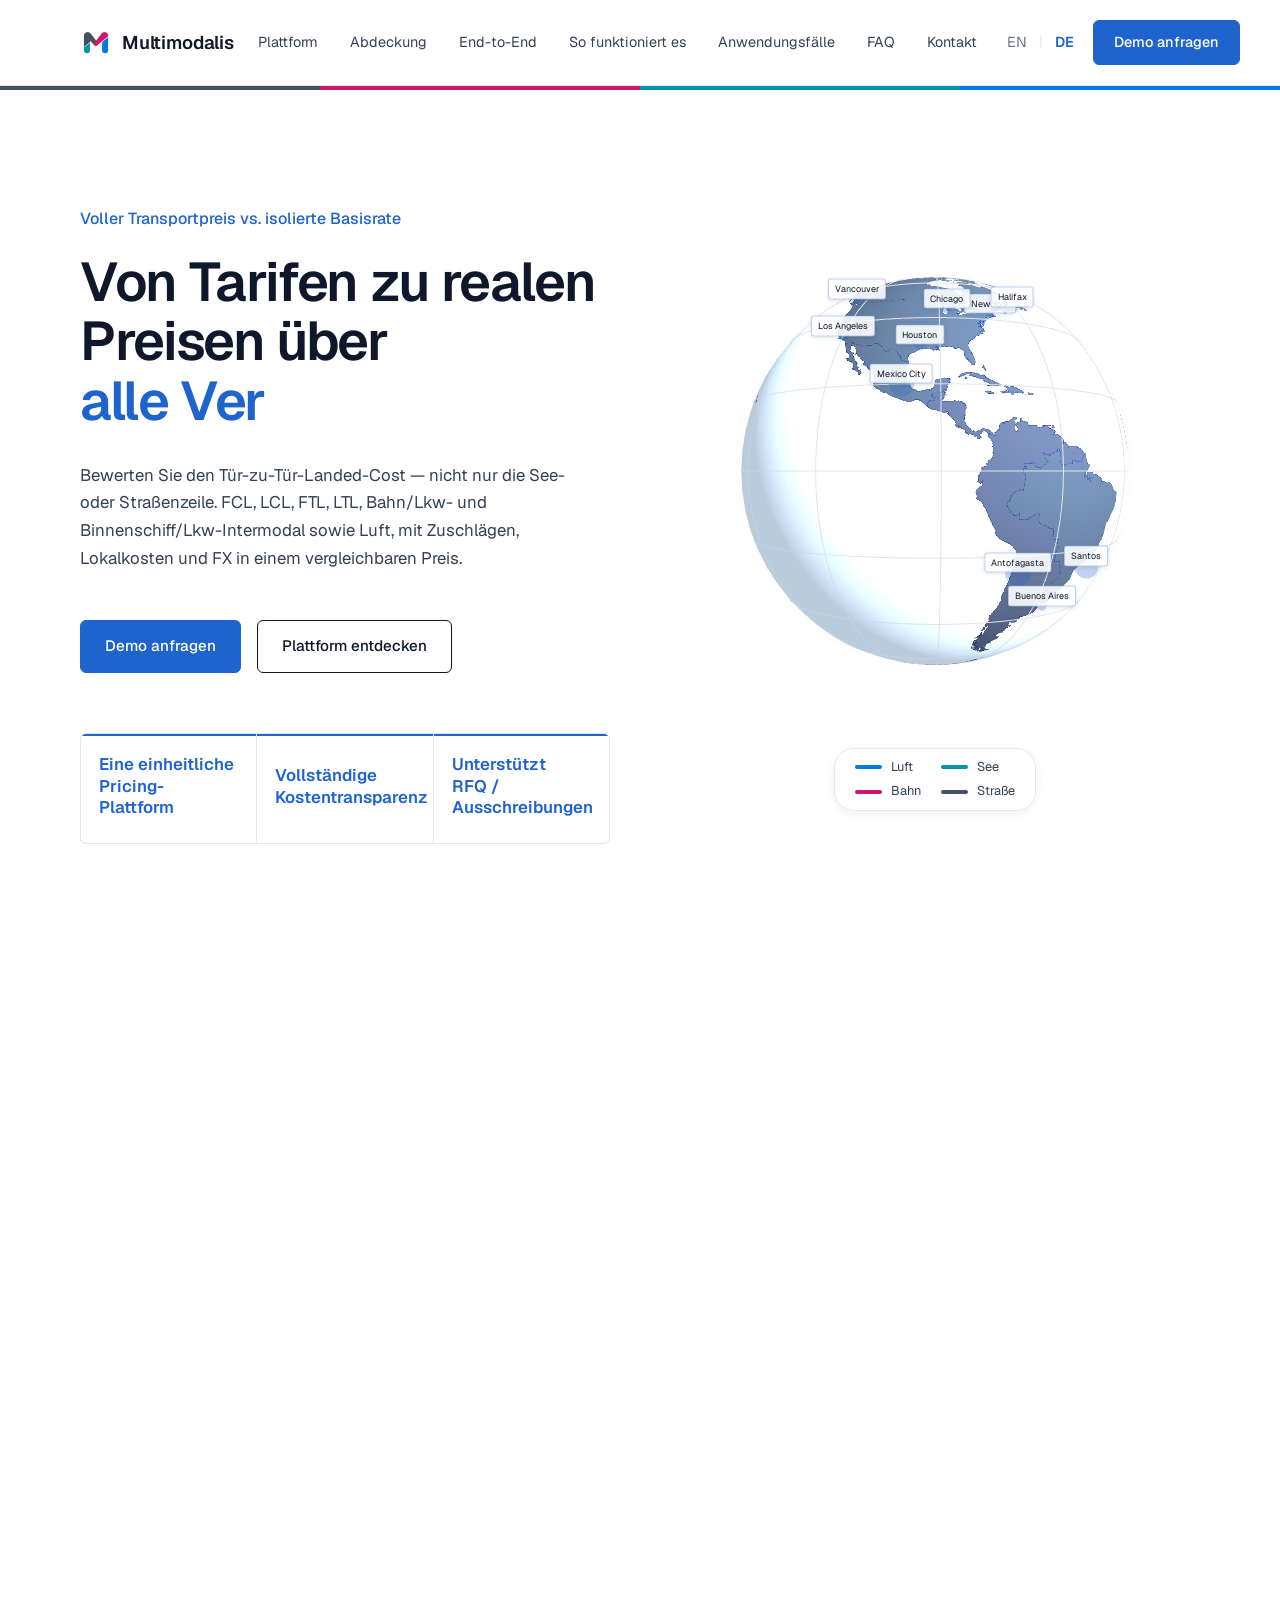
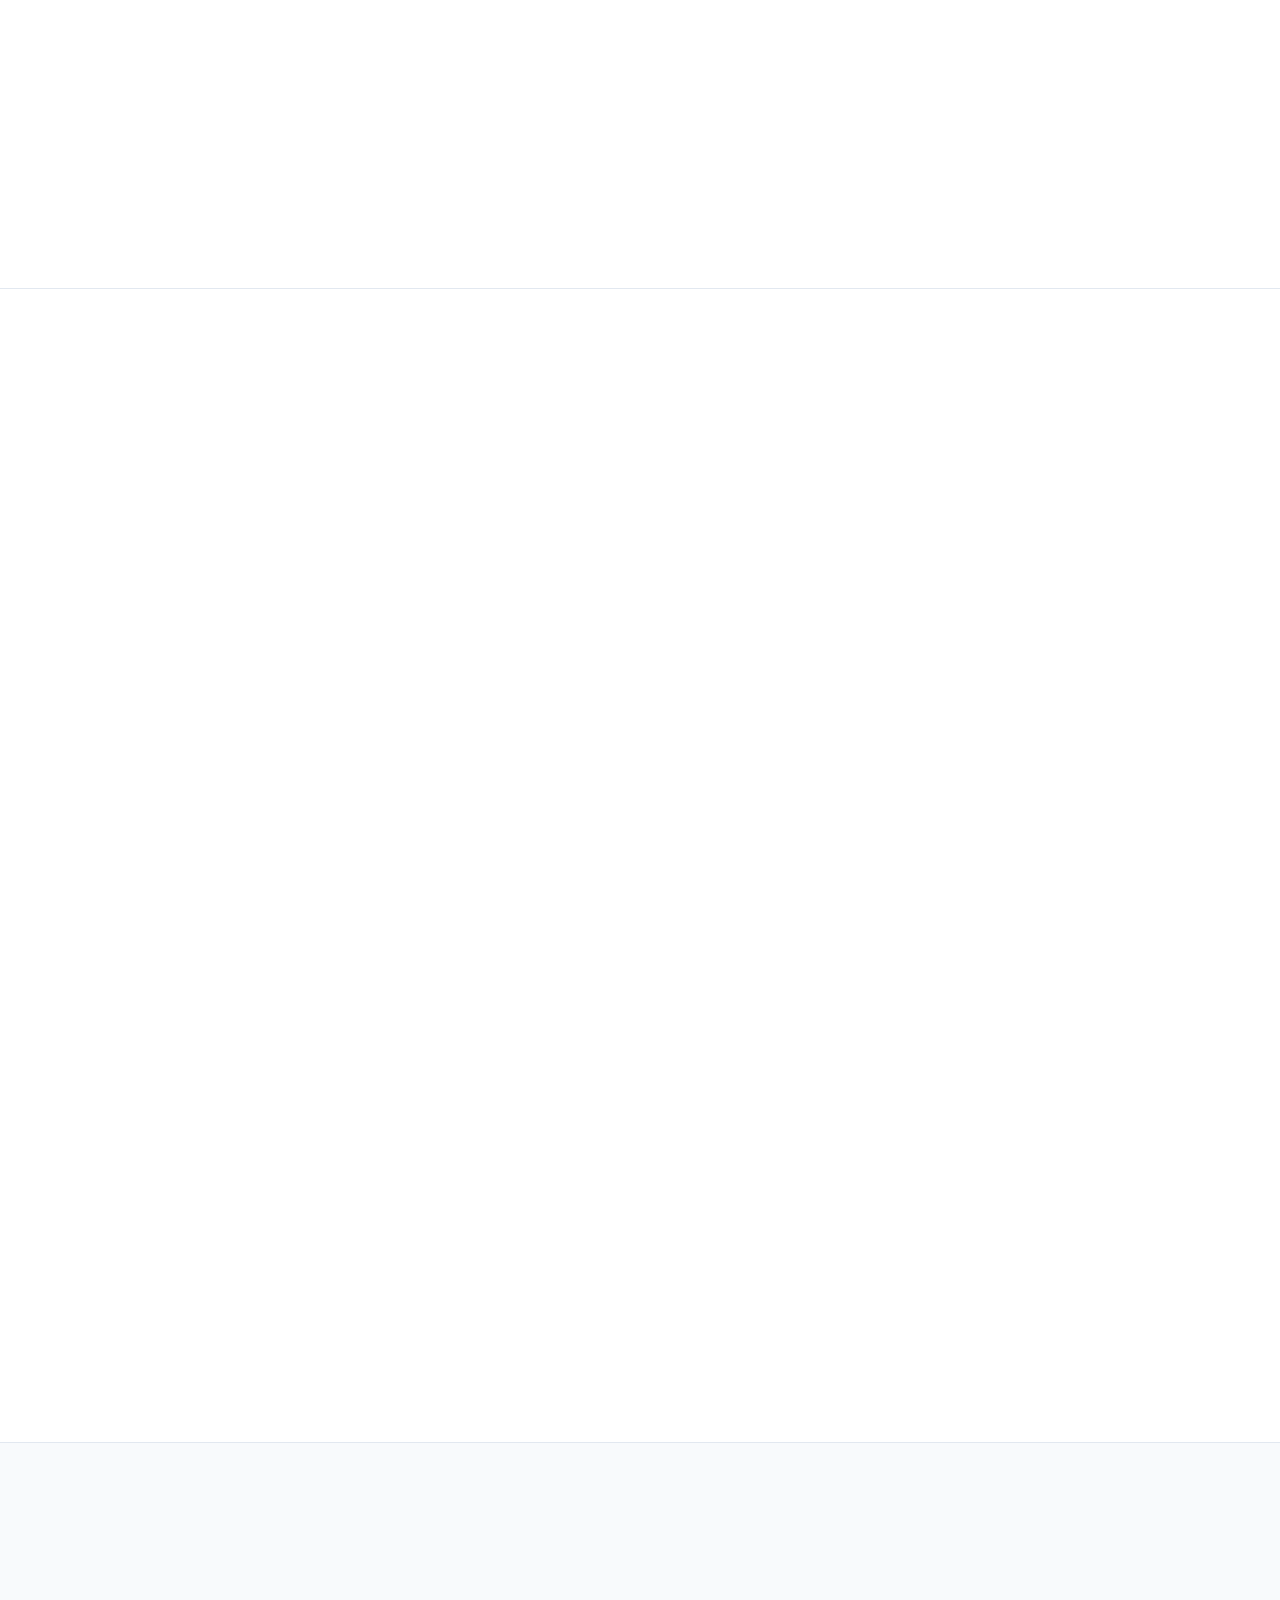
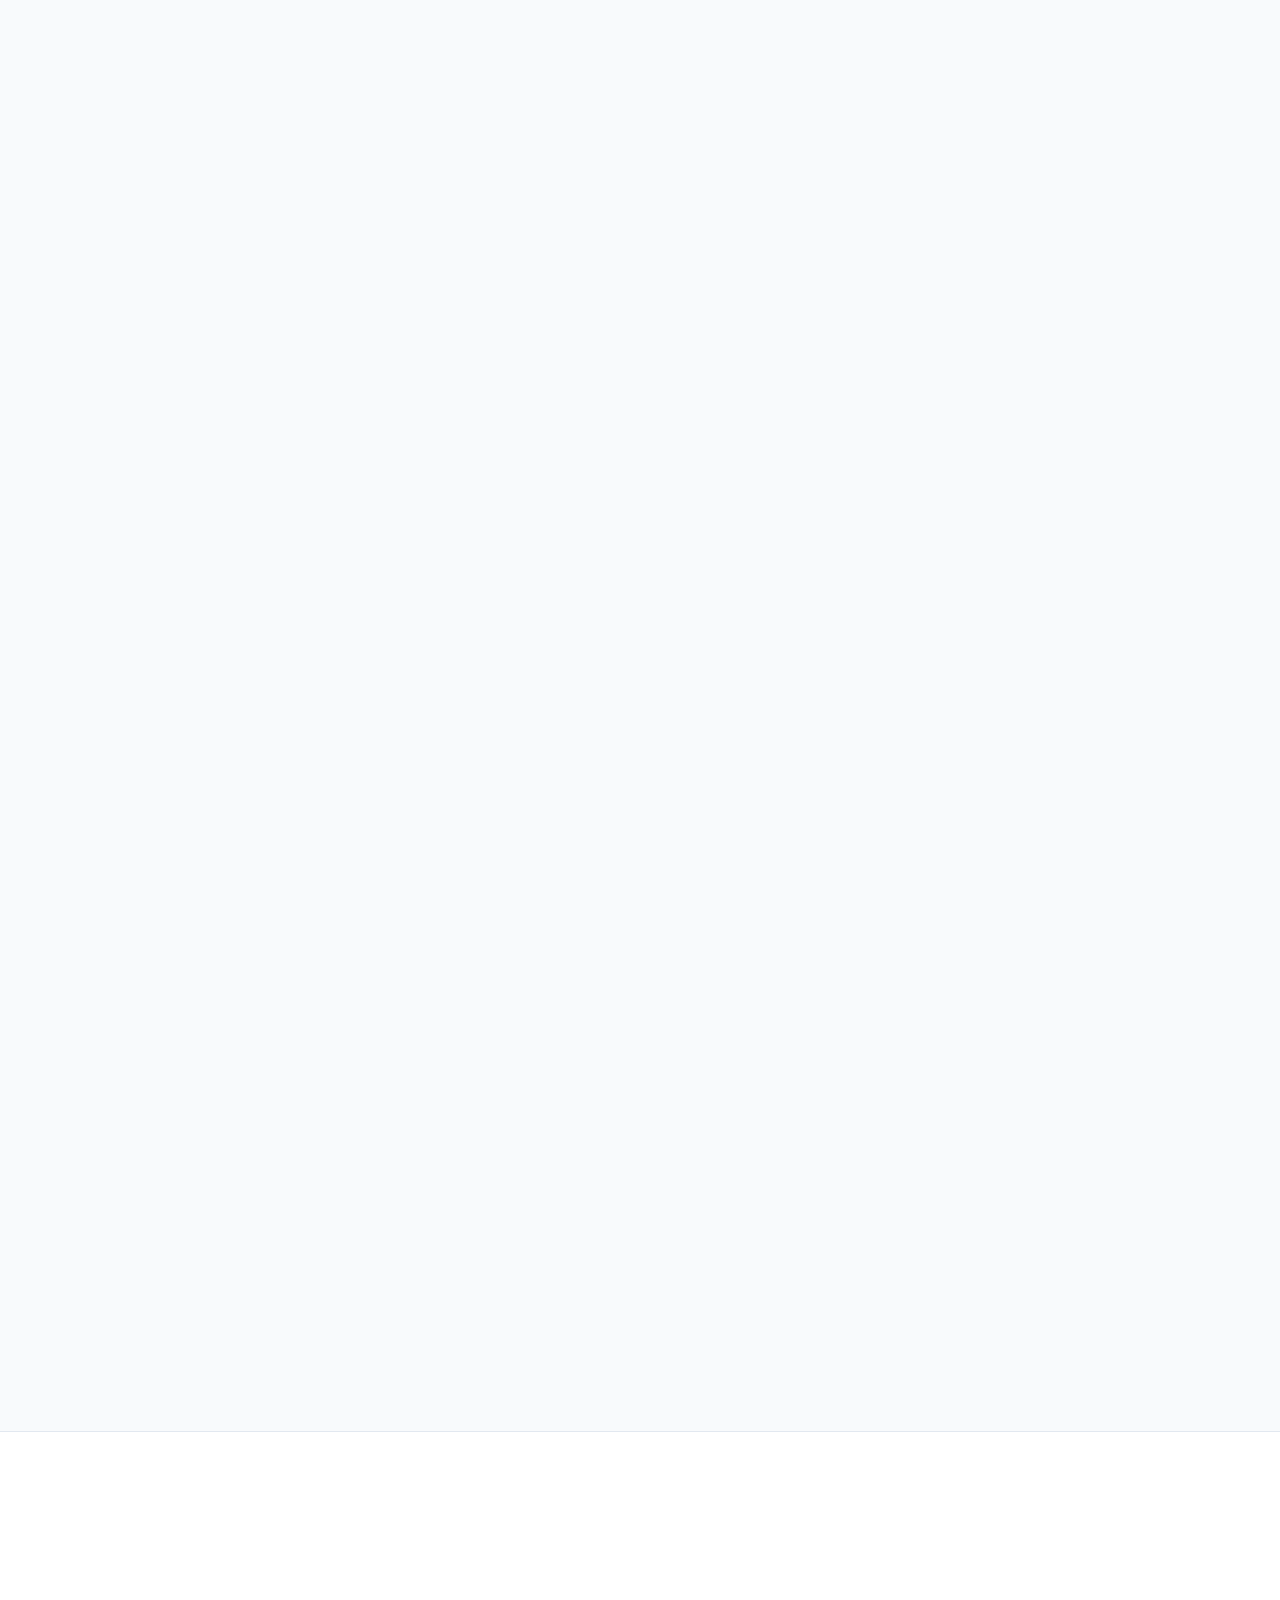
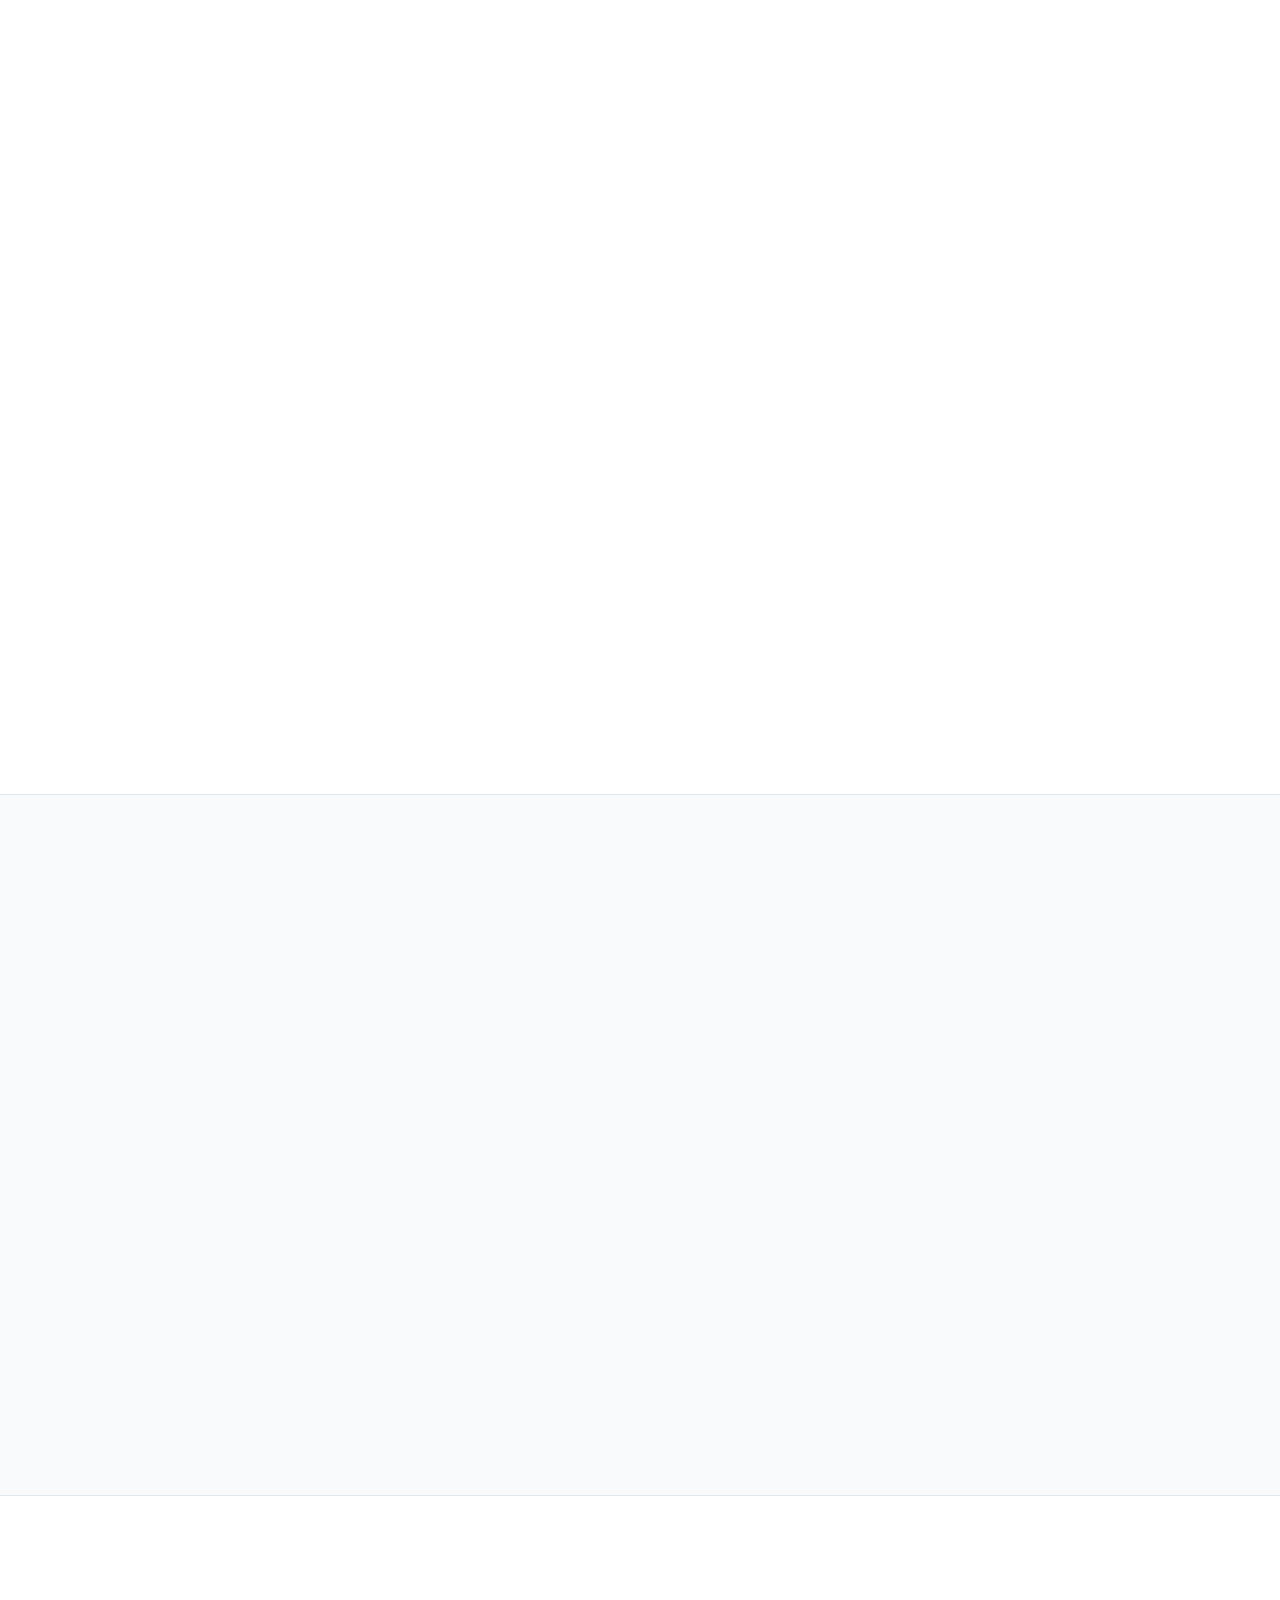
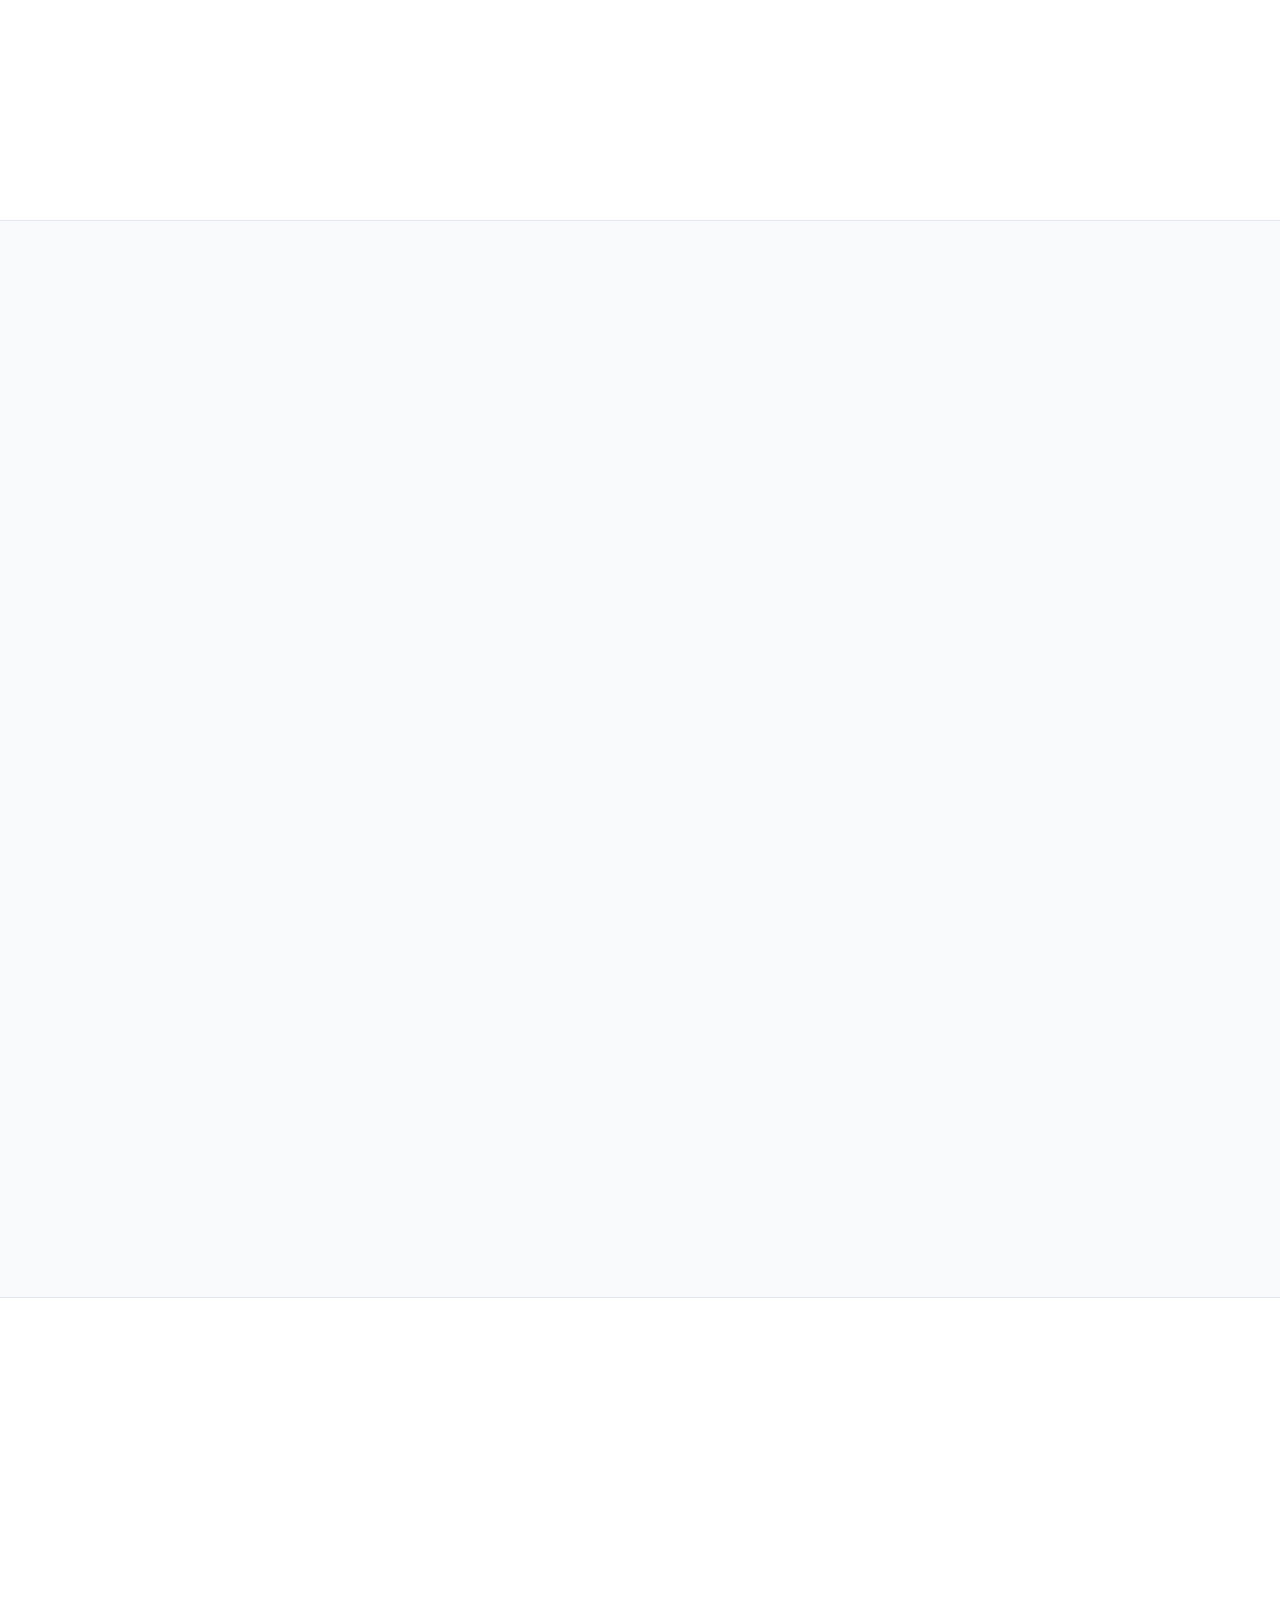
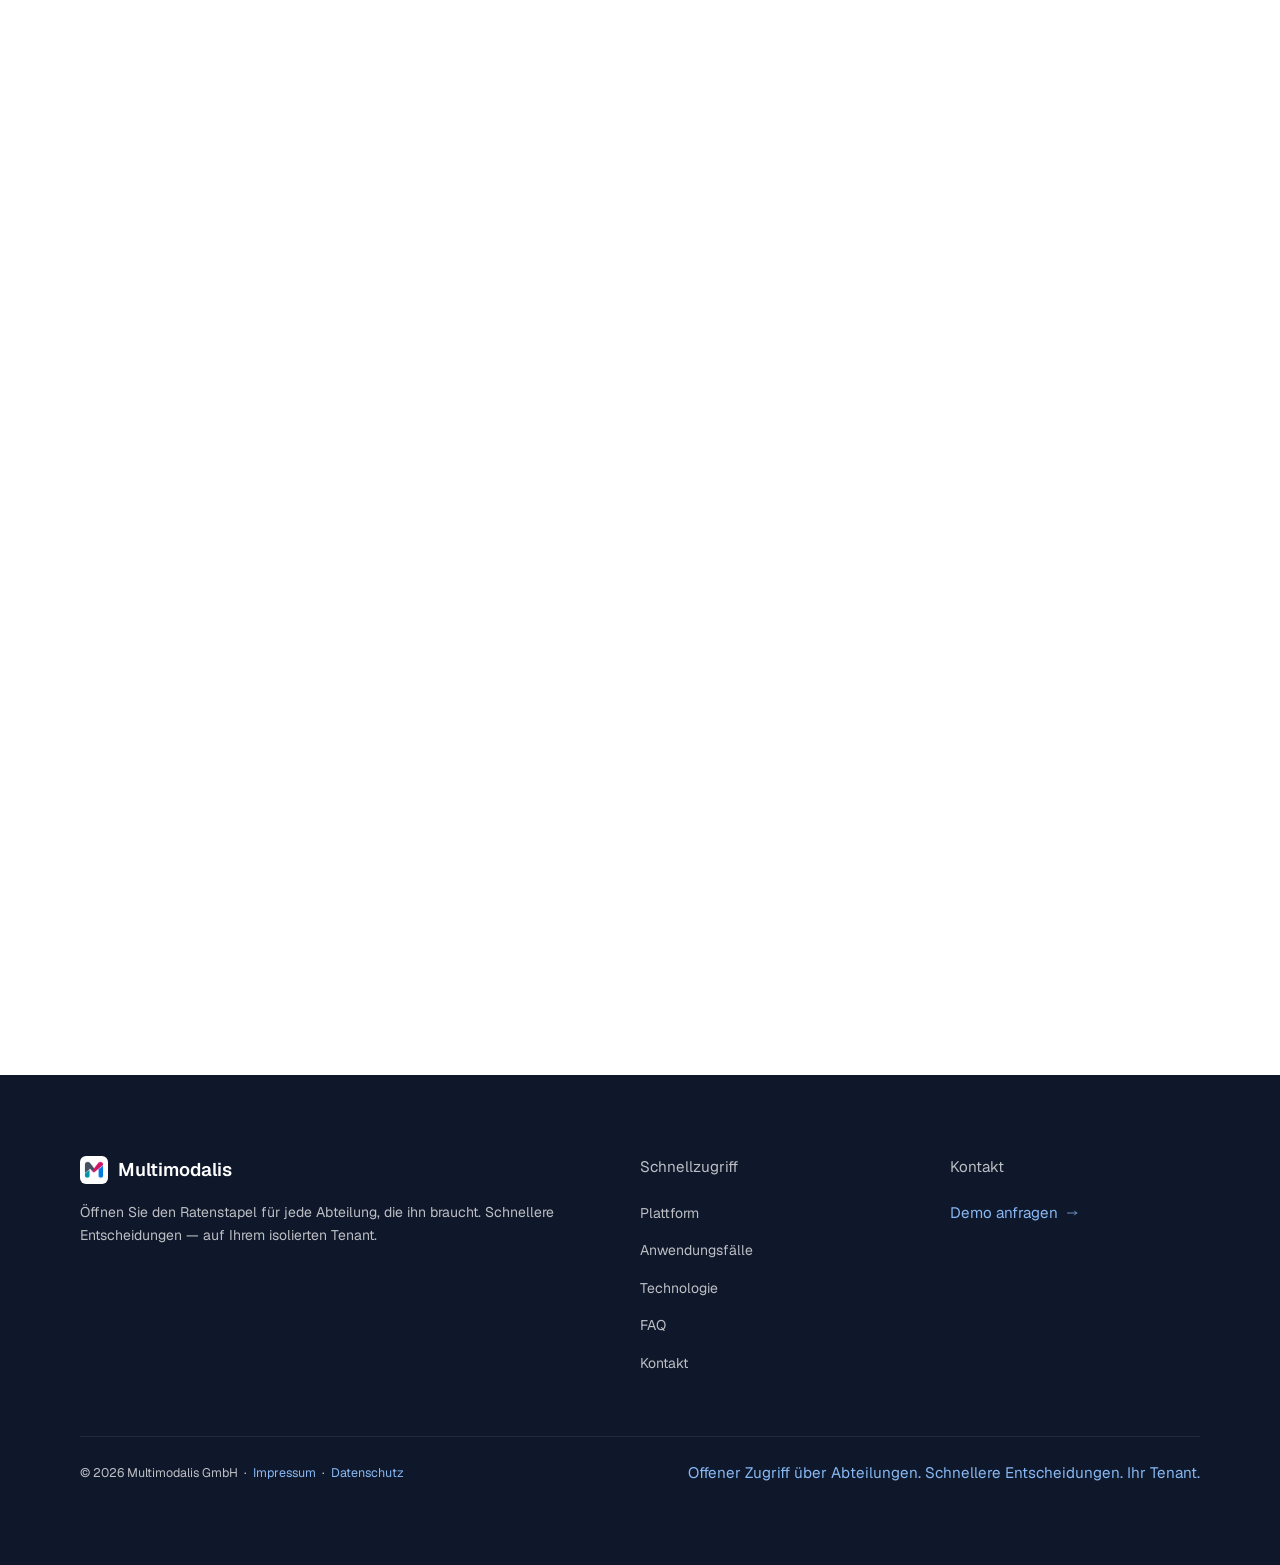
==== commit 2f40c54f: "Merge pull request #6 from saad-acc/feat/legal-claims Legal pages from acceltra.de, no draft banner," ====
--- a/site/de/index.html
+++ b/site/de/index.html
@@ -11,28 +11,69 @@
 <link rel="canonical" href="https://multimodalis.com/de/">
 <link rel="alternate" hreflang="en" href="https://multimodalis.com/en/"><link rel="alternate" hreflang="de" href="https://multimodalis.com/de/"><link rel="alternate" hreflang="x-default" href="https://multimodalis.com/en/">
 <meta property="og:type" content="website"><meta property="og:site_name" content="Multimodalis"><meta property="og:title" content="Multimodalis – Pricing Engine für Transportlogistik"><meta property="og:description" content="Bewerten Sie den Tür-zu-Tür-Landed-Cost — nicht nur die See- oder Straßenzeile. FCL, LCL, FTL, LTL, Bahn/Lkw- und Binnenschiff/Lkw-Intermodal sowie Luft, mit Zuschlägen, Lokalkosten und FX in einem vergleichbaren Preis."><meta property="og:url" content="https://multimodalis.com/de/"><meta property="og:image" content="https://multimodalis.com/assets/img/multimodalis-og.png"><meta property="og:locale" content="de_DE">
-<meta name="theme-color" content="#0F172A">
+<meta name="theme-color" content="#FFFFFF">
 <link rel="icon" href="../favicon.ico" sizes="any">
 <link rel="icon" type="image/png" sizes="32x32" href="../assets/favicon/multimodalis-favicon-32.png">
 <link rel="apple-touch-icon" href="../assets/favicon/apple-touch-icon.png">
 <link rel="manifest" href="../site.webmanifest">
 <link rel="preload" href="../assets/fonts/multimodalis-Geist-Variable.woff2" as="font" type="font/woff2" crossorigin>
-<link rel="stylesheet" href="../assets/css/uc.css">
-<script src="../assets/js/uc.js" defer></script>
+<link rel="stylesheet" href="../assets/css/site.css">
+<script src="../assets/js/main.js" defer></script>
 </head>
-<body class="uc">
+<body>
 <a class="skip-link" href="#main">Zum Inhalt springen</a>
-<div class="draft-banner"><div class="container">Entwurfsvorschau – nicht veröffentlicht. Platzhalter markiert <span class="need">[NEED: …]</span></div></div>
-<div class="curtain" aria-hidden="true"><span class="curtain-bar"></span></div>
-<div class="cursor" aria-hidden="true"><span class="cursor-dot"></span><span class="cursor-ring"></span></div>
-<a class="side-tab" href="#contact">Demo anfragen</a>
-<header class="hd" data-hd><nav aria-label="Hauptnavigation" class="hd-inner"><a class="hd-logo" href="./"><img alt="" height="32" src="../assets/logo/multimodalis-logo-64.png" width="32">Multimodalis</a><div class="hd-links"><a href="#platform">Plattform</a><a href="#coverage">Abdeckung</a><a href="#end-to-end">End-to-End</a><a href="#how-it-works">So funktioniert es</a><a href="#use-cases">Anwendungsfälle</a><a href="#technology">Technologie</a><a href="#faq">FAQ</a><a href="#contact">Kontakt</a><a href="#contact">Demo anfragen</a></div><div class="hd-right"><div aria-label="Language / Sprache" class="lang-toggle" role="group"><a class="lang-btn" href="../en/" hreflang="en" lang="en">EN</a><span aria-hidden="true" class="lang-sep">|</span><a aria-current="true" class="lang-btn" href="../de/" hreflang="de" lang="de">DE</a></div><a class="pill pill-light hd-cta" href="#contact">Demo anfragen</a><button aria-controls="mobile-menu" aria-expanded="false" aria-label="Menü öffnen" class="mobile-toggle" type="button"><span></span><span></span></button></div></nav><div id="mobile-menu"><a href="#platform">Plattform</a><a href="#coverage">Abdeckung</a><a href="#end-to-end">End-to-End</a><a href="#how-it-works">So funktioniert es</a><a href="#use-cases">Anwendungsfälle</a><a href="#technology">Technologie</a><a href="#faq">FAQ</a><a href="#contact">Kontakt</a><a href="#contact">Demo anfragen</a><div aria-label="Language / Sprache" class="lang-toggle mobile-lang" role="group"><a class="lang-btn" href="../en/" hreflang="en" lang="en">EN</a><span aria-hidden="true" class="lang-sep">|</span><a aria-current="true" class="lang-btn" href="../de/" hreflang="de" lang="de">DE</a></div><a class="pill pill-blue" href="#contact">Demo anfragen</a></div></header>
+
+<nav aria-label="Hauptnavigation" class="site-nav">
+<div class="nav-inner">
+<a class="nav-logo" href="./"><img alt="" height="32" src="../assets/logo/multimodalis-logo-64.png" width="32"/>Multimodalis</a>
+<div class="nav-links">
+<a href="#platform">Plattform</a>
+<a href="#coverage">Abdeckung</a>
+<a href="#end-to-end">End-to-End</a>
+<a href="#how-it-works">So funktioniert es</a>
+<a href="#use-cases">Anwendungsfälle</a>
+<a href="#faq">FAQ</a>
+<a href="#contact">Kontakt</a>
+</div>
+<div class="nav-cta"><div aria-label="Language / Sprache" class="lang-toggle" role="group"><a class="lang-btn" href="../en/" hreflang="en" lang="en">EN</a><span aria-hidden="true" class="lang-sep">|</span><a aria-current="true" class="lang-btn" href="../de/" hreflang="de" lang="de">DE</a></div>
+<a class="btn btn-primary nav-btn" href="#contact">Demo anfragen</a>
+</div>
+<button aria-controls="mobile-menu" aria-expanded="false" aria-label="Menü öffnen" class="mobile-toggle" type="button"><svg aria-hidden="true" fill="none" height="22" stroke="currentColor" stroke-width="1.5" viewbox="0 0 24 24" width="22"><path d="M4 6h16M4 12h16M4 18h16" stroke-linecap="round" stroke-linejoin="round"></path></svg></button></div>
+<div id="mobile-menu">
+<a href="#platform">Plattform</a>
+<a href="#coverage">Abdeckung</a>
+<a href="#end-to-end">End-to-End</a>
+<a href="#how-it-works">So funktioniert es</a>
+<a href="#use-cases">Anwendungsfälle</a>
+<a href="#technology">Technologie</a>
+<a href="#faq">FAQ</a>
+<a href="#contact">Kontakt</a>
+<div aria-label="Language / Sprache" class="lang-toggle mobile-lang" role="group"><a class="lang-btn" href="../en/" hreflang="en" lang="en">EN</a><span aria-hidden="true" class="lang-sep">|</span><a aria-current="true" class="lang-btn" href="../de/" hreflang="de" lang="de">DE</a></div><a class="btn btn-primary mobile-cta" href="#contact">Demo anfragen</a>
+</div>
+</nav>
 <main id="main">
-<section class="s-hero" data-scene="hero" aria-labelledby="hero-title">
-<div class="s-hero-stick">
-<div class="hero-stars" aria-hidden="true"></div>
-<div class="hero-glow" aria-hidden="true"></div>
-<div class="hero-globe-wrap"><div class="globe-wrapper">
+<section class="hero">
+<div class="container">
+<div class="grid-2">
+<div class="fade-up visible">
+<div class="hero-tagline">Voller Transportpreis vs. isolierte Basisrate</div>
+<h1>
+<span>Von Tarifen zu realen Preisen über</span><br/>
+<span id="rotating-term">alle Verkehrsträger</span>
+</h1>
+<p class="hero-sub">Bewerten Sie den Tür-zu-Tür-Landed-Cost — nicht nur die See- oder Straßenzeile. FCL, LCL, FTL, LTL, Bahn/Lkw- und Binnenschiff/Lkw-Intermodal sowie Luft, mit Zuschlägen, Lokalkosten und FX in einem vergleichbaren Preis.</p>
+<div class="hero-cta">
+<a class="btn btn-primary" href="#contact">Demo anfragen</a>
+<a class="btn btn-outline" href="#platform">Plattform entdecken</a>
+</div>
+<div class="hero-stats claims">
+<div class="hero-stat"><div class="stat-num">Eine einheitliche Pricing-Plattform</div></div>
+<div class="hero-stat"><div class="stat-num">Vollständige Kostentransparenz</div></div>
+<div class="hero-stat"><div class="stat-num">Unterstützt RFQ&nbsp;/ Ausschreibungen</div></div>
+</div>
+</div>
+<div class="fade-up visible hero-globe">
+<div class="globe-wrapper">
 <canvas aria-hidden="true" data-map="../assets/img/multimodalis-globe-world-fill.png" id="globe-canvas"></canvas>
 <div class="globe-labels" id="globe-labels"></div>
 <div aria-hidden="true" class="globe-legend">
@@ -41,120 +82,476 @@
 <div class="globe-legend-item"><div class="globe-legend-line legend-rail"></div>Bahn</div>
 <div class="globe-legend-item"><div class="globe-legend-line legend-road"></div>Straße</div>
 </div>
-</div></div>
-<div class="wrap hero-text">
-<p class="label rv"><span class="label-line"></span>Voller Transportpreis vs. isolierte Basisrate</p>
-<h1 id="hero-title" class="display"><span class="ln"><span class="mut">Von Tarifen zu realen Preisen über</span></span> <span class="ln"><span>alle Verkehrsträger</span></span></h1>
-<p class="hero-desc rv">Bewerten Sie den Tür-zu-Tür-Landed-Cost — nicht nur die See- oder Straßenzeile. FCL, LCL, FTL, LTL, Bahn/Lkw- und Binnenschiff/Lkw-Intermodal sowie Luft, mit Zuschlägen, Lokalkosten und FX in einem vergleichbaren Preis.</p>
-<div class="hero-btns rv"><a class="pill pill-blue" href="#contact">Demo anfragen</a><a class="pill pill-ghost" href="#platform">Plattform entdecken</a></div>
-</div>
-</div>
-</section>
-<section class="s-intro" id="intro">
-<div class="intro-glow" aria-hidden="true"></div>
-<div class="wrap intro-grid">
-<div class="intro-left">
-<p class="label rv"><span class="label-line"></span>Was Multimodalis leistet</p>
-<h2 class="tt display-2"><span class="ln"><span class="mut">Eine Plattform für</span></span> <span class="ln"><span>die gesamte Pricing-Komplexität</span></span></h2>
-<p class="intro-lead rv">Multimodalis vereint fragmentierte Tariflandschaften in einer strukturierten Pricing Engine — über alle Verkehrsträger, alle Zuschläge und alle Kostenkombinationen hinweg.</p>
-<ul class="intro-mini"><li class="rv"><span class="ico"><svg aria-hidden="true" fill="none" stroke="currentColor" stroke-width="1.8" viewbox="0 0 24 24"><rect height="14" rx="2" width="20" x="2" y="3"></rect><path d="M8 21h8M12 17v4" stroke-linecap="round" stroke-linejoin="round"></path></svg></span><span><strong>Tarife vereinen</strong> Führen Sie See-, Straßen-, Intermodal- (Bahn/Lkw, Binnenschiff/Lkw) und Luftfrachtraten in einer Struktur und einem System zusammen.</span></li><li class="rv"><span class="ico"><svg aria-hidden="true" fill="none" stroke="currentColor" stroke-width="1.8" viewbox="0 0 24 24"><path d="M12 2L2 7l10 5 10-5-10-5z" stroke-linecap="round" stroke-linejoin="round"></path><path d="M2 17l10 5 10-5M2 12l10 5 10-5" stroke-linecap="round" stroke-linejoin="round"></path></svg></span><span><strong>Vollständige Kostenlogik anwenden</strong> Berücksichtigen Sie automatisch Fuel, BAF, THC, Maut, Handling, Pickup, Drop-off, KWZ und alle Zuschläge.</span></li><li class="rv"><span class="ico"><svg aria-hidden="true" fill="none" stroke="currentColor" stroke-width="1.8" viewbox="0 0 24 24"><path d="M18 20V10M12 20V4M6 20v-6" stroke-linecap="round" stroke-linejoin="round"></path></svg></span><span><strong>Echte Preise vergleichen</strong> Vergleichen Sie vollständige Transportoptionen nebeneinander — nicht isolierte Ratentabellen aus getrennten Systemen.</span></li><li class="rv"><span class="ico"><svg aria-hidden="true" fill="none" stroke="currentColor" stroke-width="1.8" viewbox="0 0 24 24"><path d="M9 11l3 3L22 4" stroke-linecap="round" stroke-linejoin="round"></path><path d="M21 12v7a2 2 0 0 1-2 2H5a2 2 0 0 1-2-2V5a2 2 0 0 1 2-2h11" stroke-linecap="round" stroke-linejoin="round"></path></svg></span><span><strong>Kundenangebote, Ausschreibungen und RFQ</strong> Erstellen Sie versionierte Kundenangebote aus FCL-, LTL-, Luft- und LCL-Raten. Führen Sie Ausschreibungen, erfassen Sie Lieferantenantworten und tracken Sie Kapazitäten — kein generischer Slogan.</span></li></ul>
-</div>
-<div class="intro-stats"><div class="stat rv"><div class="stat-big">Eine einheitliche Pricing-Plattform</div><span class="stat-line"></span></div><div class="stat rv"><div class="stat-big">Vollständige Kostentransparenz</div><span class="stat-line"></span></div><div class="stat rv"><div class="stat-big">Unterstützt RFQ / Ausschreibungen</div><span class="stat-line"></span></div></div>
-</div>
-</section>
-<section class="s-svc" id="coverage" aria-labelledby="cov-title">
-<div class="svc-pin" data-scene="svc">
-<div class="svc-stick">
-<div class="svc-marquee" aria-hidden="true"><span>Alle Verkehrsträger. Eine Pricing-Logik.</span><span>Alle Verkehrsträger. Eine Pricing-Logik.</span></div>
-<div class="wrap svc-head"><h2 id="cov-title" class="tt display-2"><span class="ln"><span>Alle Verkehrsträger. Eine Pricing-Logik.</span></span></h2><p class="svc-lead">Multimodalis verbindet Preisstrukturen, die normalerweise in separaten Excel-Dateien, Teams und Systemen liegen.</p></div>
-<div class="svc-stage" aria-hidden="true">
-<div class="svc-ground"></div>
-<div class="svc-meter"><span class="svc-meter-n mono">01</span><span class="svc-meter-of mono">/ 04</span></div>
-<div class="svc-rig">
-<div class="svc-box"><span></span><span></span><span></span><span></span><span></span><span></span></div>
-<div class="carriers"><svg class="carrier carrier-sea" viewBox="0 0 400 80"><path d="M10 20h380l-40 50H60z"/><rect x="40" y="28" width="320" height="6" opacity=".35" fill="#fff"/></svg>
-<svg class="carrier carrier-road" viewBox="0 0 400 80"><rect x="20" y="10" width="300" height="16" rx="2"/><rect x="320" y="-30" width="70" height="56" rx="6"/><circle cx="70" cy="40" r="14"/><circle cx="110" cy="40" r="14"/><circle cx="350" cy="40" r="14"/></svg>
-<svg class="carrier carrier-rail" viewBox="0 0 400 80"><rect x="10" y="10" width="380" height="14" rx="2"/><circle cx="60" cy="36" r="11"/><circle cx="90" cy="36" r="11"/><circle cx="310" cy="36" r="11"/><circle cx="340" cy="36" r="11"/><rect x="0" y="52" width="400" height="4"/></svg>
-<svg class="carrier carrier-air" viewBox="0 0 400 80"><path d="M0 30h330c40 0 70 8 70 14s-30 14-70 14H20z"/><path d="M150 44l60 36h30l-30-36z" opacity=".8"/></svg></div>
-</div>
-</div>
-<div class="wrap svc-modes"><article class="svc-mode" data-mode="sea"><span class="svc-mode-chip"></span><h3>Seefracht</h3><p>FCL und LCL mit Hafenlokals — Kontrakt-P2P plus live Carrier-Online-Raten auf denselben Relationen. FAK-, Named-Account-, Basket-, Gefahrgut- und Spezialequipment-Kontrakte; FCL-Uploads zellgenau geprüft; Tür-zu-Tür aus echten Vor- und Nachlauftarifen statt geschätzter Aufschläge.</p></article><article class="svc-mode" data-mode="road"><span class="svc-mode-chip"></span><h3>Straße</h3><p>FTL und LTL inklusive Maut, Fuel, Pickup und Drop-off. Die eigenen Frachtgewichtsregeln jedes Carriers (Volumen, Lademeter, Palette) über alle Regeltypen und alle Zuschlagsarten; Sendungen außerhalb der Limits zeigen „auf Anfrage“ statt eines irreführenden Preises.</p></article><article class="svc-mode" data-mode="rail"><span class="svc-mode-chip"></span><h3>Intermodal</h3><p>Lkw-, Bahn/Lkw- und Binnenschiff/Lkw-Optionen für einen Container auf einem Bildschirm, einfach und Rundlauf. Mautbewusste Distanzpreise, neu berechnet ab Gültigkeit einer Mautänderung; Terminalkosten, KV- / All-in-Zonenzuschläge mit Periodensteuerung; Rheinpegel überwacht gegen das Niedrigwasserband jedes Anbieters.</p></article><article class="svc-mode" data-mode="air"><span class="svc-mode-chip"></span><h3>Luftfracht</h3><p>Chargeable Weight je Airline-Divisor und Rundung, FSC und SSC, Sicherheitsgebühren und Zuschläge im Landed Price. Jeder höhere Gewichtssprung wird automatisch geprüft und die Ersparnis angezeigt; eine Piece-Restriction-Engine prüft jedes Packstück.</p></article></div>
-</div>
-</div>
-<div class="svc-dark" id="platform">
-<div class="wrap">
-<div class="svc-dark-head"><h2 class="tt display-2 on-dark"><span class="ln"><span class="mut">Eine einheitliche Pricing</span></span> <span class="ln"><span>Engine für Transportlogistik</span></span></h2><p class="rv">Multimodalis zeigt nicht nur Tarife. Die Plattform berechnet echte Transportpreise – über alle Verkehrsträger, alle Kostenelemente und alle relevanten Preislogiken hinweg.</p></div>
-<div class="svc-grid"><article class="svc-item rv"><span class="svc-ico"><svg aria-hidden="true" viewbox="0 0 24 24"><path d="M9 17v-6h13M9 17l-4-4m4 4l-4 4M15 7V5a2 2 0 00-2-2H5a2 2 0 00-2 2v14a2 2 0 002 2h8a2 2 0 002-2v-2" stroke-linecap="round" stroke-linejoin="round"></path></svg></span><h3>Einheitliche Pricing Engine</h3><p>Eine Pricing-Logik für FCL, LCL, FTL, LTL, Bahn/Lkw- und Binnenschiff/Lkw-Intermodal sowie Luftfracht – alles in einem System berechnet.</p></article><article class="svc-item rv"><span class="svc-ico"><svg aria-hidden="true" viewbox="0 0 24 24"><path d="M12 8c-1.657 0-3 .895-3 2s1.343 2 3 2 3 .895 3 2-1.343 2-3 2m0-10V4m0 14v2M5 12a7 7 0 1014 0A7 7 0 005 12z" stroke-linecap="round" stroke-linejoin="round"></path></svg></span><h3>Vollständige Kostenaufschlüsselung</h3><p>Berücksichtigen Sie Basisraten, Zuschläge, lokale Kosten, Handling, Fuel, BAF, Maut, KWZ, Terminalkosten und Währungsumrechnung.</p></article><article class="svc-item rv"><span class="svc-ico"><svg aria-hidden="true" viewbox="0 0 24 24"><path d="M3 10h11M9 21V3m12 7h-5m0 0V5m0 5v5" stroke-linecap="round" stroke-linejoin="round"></path></svg></span><h3>Kombinationslogik</h3><p>Kombinieren Sie verschiedene Tarife und Transportabschnitte zu einer gültigen, optimierten Transportoption mit einem Gesamtpreis.</p></article><article class="svc-item rv"><span class="svc-ico"><svg aria-hidden="true" viewbox="0 0 24 24"><path d="M8 9l3 3-3 3m5 0h3M5 20h14a2 2 0 002-2V6a2 2 0 00-2-2H5a2 2 0 00-2 2v12a2 2 0 002 2z" stroke-linecap="round" stroke-linejoin="round"></path></svg></span><h3>NAC, Ausschreibungen, Kapazität und Spot</h3><p>Führen Sie Ausschreibungen, sammeln Sie Lieferantenantworten, tracken Sie Kapazität und senden Sie Spot-Anfragen. NAC ist ein Workflow — nicht nur ein weiterer Ratentyp — und Ergebnisse stehen neben Ihren Kontrakttarifen.</p></article><article class="svc-item rv"><span class="svc-ico"><svg aria-hidden="true" viewbox="0 0 24 24"><path d="M7 3h8l5 5v13a2 2 0 01-2 2H7a2 2 0 01-2-2V5a2 2 0 012-2z" stroke-linecap="round" stroke-linejoin="round"></path><path d="M14 3v6h6M8 13h8M8 17h5" stroke-linecap="round" stroke-linejoin="round"></path></svg></span><h3>Angebotserstellung im Vertrieb</h3><p>Erstellen Sie versionierte Kundenangebote aus Gruppentemplates, exportieren Sie PDF und ziehen Sie Raten aus FCL, LTL, Luft und LCL in ein kommerzielles Dokument.</p></article><article class="svc-item rv"><span class="svc-ico"><svg aria-hidden="true" viewbox="0 0 24 24"><path d="M13 10V3L4 14h7v7l9-11h-7z" stroke-linecap="round" stroke-linejoin="round"></path></svg></span><h3>Hoher Automatisierungsgrad</h3><p>Automatisieren Sie wiederkehrende Preislogik, Tarifimporte, eingehende RFQs und Kostenupdates, um manuellen Aufwand zu senken.</p></article></div>
-</div>
-</div>
-</section>
-<section class="s-why" id="how-it-works">
-<div class="why-pin" data-scene="why">
-<div class="why-stick">
-<div class="wrap why-grid">
-<div class="why-left"><h2 class="tt display-2"><span class="ln"><span class="mut">Von Tarifdaten</span></span> <span class="ln"><span>zu besseren Entscheidungen</span></span></h2><p class="rv">Multimodalis strukturiert Pricing-Komplexität in einen klaren Workflow – damit Ihre Teams schneller berechnen, vergleichen und entscheiden können.</p></div>
-<div class="why-route" aria-hidden="true"><svg viewBox="0 0 40 600" preserveAspectRatio="none"><line class="why-road" x1="20" y1="0" x2="20" y2="600"/><line class="why-road-fill" x1="20" y1="0" x2="20" y2="600" pathLength="1"/></svg><span class="why-puck"></span></div>
-<ol class="why-steps"><li class="why-step" data-i="0"><span class="why-num mono">01</span><h3>Tarife importieren oder pflegen</h3><p>Laden Sie Rate Sheets hoch oder pflegen Sie Tarife direkt in der Plattform – nach Verkehrsträger, Anbieter, Region und Kundenlogik.</p></li><li class="why-step" data-i="1"><span class="why-num mono">02</span><h3>Preisregeln anwenden</h3><p>Hinterlegen Sie Zuschläge, lokale Kosten, Zugriffsregeln, Währungsumrechnung und alle relevanten Preisbedingungen.</p></li><li class="why-step" data-i="2"><span class="why-num mono">03</span><h3>Abfragen oder RFQs starten</h3><p>Suchen Sie Relationen, vergleichen Sie Optionen, kalkulieren Sie Angebote oder fragen Sie Lieferantenraten an. Speichern Sie gerankte Abfragen und nutzen Sie sie in Vertriebsangeboten und RFQs erneut.</p></li><li class="why-step" data-i="3"><span class="why-num mono">04</span><h3>Mit voller Transparenz entscheiden</h3><p>Erhalten Sie sofort die beste Option – mit vollständiger Kostenaufschlüsselung, gültigen Kombinationen und vergleichbaren Alternativen.</p></li></ol>
-</div>
-</div>
-</div>
-<div class="why-sea" id="end-to-end">
-<div class="sea-waves" aria-hidden="true"></div>
-<div class="wrap">
-<div class="sea-head"><h2 class="tt display-2 on-dark center"><span class="ln"><span class="mut">Durchgängige</span></span> <span class="ln"><span>end-to-end-Abdeckung</span></span></h2><p class="rv">Verbinden Sie Ursprung, Hauptlauf und Zielkosten in einer durchgängigen Transportlogik.</p><p class="sea-key rv">Multimodalis berechnet keine isolierten Raten — es baut vollständige Transportketten.</p></div>
-<div class="chain" data-chain>
-<div class="chain-track" aria-hidden="true"><span class="chain-dot"></span></div>
-<div class="chain-col rv"><span class="chain-badge mono">A</span><h3>Vorlauf</h3><ul><li>Abholkosten</li><li>Vorlauf</li><li>Vorlaufzuschläge</li><li>Lokalkosten Ursprung</li></ul></div><div class="chain-col rv is-main"><span class="chain-badge mono">→</span><h3>Hauptlauf</h3><ul><li>Hauptlauftransport</li><li>Seefracht / Bahn / Binnenschiff / Luftfracht</li><li>Fracht</li><li>Zuschläge</li></ul></div><div class="chain-col rv"><span class="chain-badge mono">B</span><h3>Nachlauf</h3><ul><li>Lokalkosten Ziel</li><li>Nachlauf</li><li>Nachlaufzuschläge</li><li>Zustellkosten</li></ul></div>
-</div>
-<p class="chain-foot rv">Vorlauf, Hauptlauf und Nachlauf können nahtlos über Verkehrsträger und Kostenelemente hinweg verbunden werden.</p>
-</div>
-</div>
-</section>
-<section class="s-uc" id="use-cases" data-scene="uc">
-<div class="uc-sky" aria-hidden="true"><span class="cloud c1"></span><span class="cloud c2"></span><span class="cloud c3"></span>
-<svg class="uc-plane" viewBox="0 0 200 200"><path d="M100 6c7 0 11 10 11 22v46l78 40v16l-78-22v44l22 16v12l-33-9-33 9v-12l22-16v-44l-78 22v-16l78-40V28c0-12 4-22 11-22z"/></svg></div>
-<div class="wrap uc-grid">
-<div class="uc-title"><h2 class="tt display-2"><span class="ln"><span class="mut">Entwickelt für Pricing-Teams</span></span> <span class="ln"><span>in der Logistik</span></span></h2><p class="rv">Ob Sie Transporte einkaufen, verkaufen oder Kapazität betreiben – Multimodalis strukturiert Angebote, Ausschreibungen und Tarifantworten in einem Pricing-Prozess.</p></div>
-<div class="uc-cards"><article class="uc-card rv"><span class="uc-idx mono">01</span><h3>Spediteure</h3><p>Machen Sie aus FCL-, LTL-, Luft- und LCL-Raten strukturierte Kundenangebote — versionierte Dokumente, Gruppentemplates und PDF, kein Tabellen-Dump.</p></article><article class="uc-card rv"><span class="uc-idx mono">02</span><h3>Einkaufsteams</h3><p>Vergleichen Sie vollständige Tür-zu-Tür-Optionen mit Kontrakten und Ausschreibungsantworten — den echten Bestpreis, nicht die günstigste Basisrate.</p></article><article class="uc-card rv"><span class="uc-idx mono">03</span><h3>Bahn-, Barge- &amp; Truck-Operator</h3><p>Pflegen Sie strukturierte Tarife und beantworten Sie Kapazitäts- und Ausschreibungsanfragen mit vergleichbaren Raten auf Ihrem Tenant.</p></article><article class="uc-card rv"><span class="uc-idx mono">04</span><h3>Vertriebsteams</h3><p>Erstellen Sie versionierte Kundenangebote aus FCL-, LTL-, Luft- und LCL-Raten — Gruppentemplates, PDF-Export und gerankte Optionen zum Wiederverwenden.</p></article><article class="uc-card rv"><span class="uc-idx mono">05</span><h3>Tender-Management</h3><p>Führen Sie Ausschreibungen und RFQs, sammeln Sie Lieferantenantworten, tracken Sie Kapazität und bearbeiten Sie Spot-Anfragen gegen Ihre bestehende Tariflandschaft.</p></article><article class="uc-card rv"><span class="uc-idx mono">06</span><h3>Raten &amp; Zuschläge</h3><p>Ein Ort für Tarife, Zuschläge und Lokalkosten. Pricing, Vertrieb und Einkauf teilen denselben Stapel — und entscheiden schneller, auf Ihrem Tenant.</p></article></div>
-</div>
-</section>
-<section class="s-grid" id="offers">
-<div class="wrap">
-<div class="grid-cat"><p class="label rv"><span class="label-line"></span>Enthaltene Preiskomponenten</p>
-<div class="hair-grid hg-4"><div class="hg-cell rv"><span class="hg-n mono">01</span>Basisraten</div><div class="hg-cell rv"><span class="hg-n mono">02</span>Fuel &amp; Diesel</div><div class="hg-cell rv"><span class="hg-n mono">03</span>BAF / CAF / PSS</div><div class="hg-cell rv"><span class="hg-n mono">04</span>THC / local charges</div><div class="hg-cell rv"><span class="hg-n mono">05</span>Maut &amp; Distanzlogik</div><div class="hg-cell rv"><span class="hg-n mono">06</span>Pickup / Drop-off</div><div class="hg-cell rv"><span class="hg-n mono">07</span>Terminal &amp; Handling</div><div class="hg-cell rv"><span class="hg-n mono">08</span>Niedrigwasserzuschlag</div><div class="hg-cell rv"><span class="hg-n mono">09</span>Mindestpreise</div><div class="hg-cell rv"><span class="hg-n mono">10</span>NAC / FAK / special rates</div><div class="hg-cell rv"><span class="hg-n mono">11</span>P2P + Carrier-Online-Raten</div><div class="hg-cell rv"><span class="hg-n mono">12</span>KV / All-in-Zonenzuschläge</div><div class="hg-cell rv"><span class="hg-n mono">13</span>Chargeable Weight / FSC-SSC</div><div class="hg-cell rv"><span class="hg-n mono">14</span>Stück–LDM / LTL-Regeln</div><div class="hg-cell rv"><span class="hg-n mono">15</span>Währungsumrechnung</div><div class="hg-cell rv"><span class="hg-n mono">16</span>Kundenspezifische Logik</div></div>
-<div class="why-pricing rv"><h3>Warum vollständige Preise wichtig sind</h3><p>Der Vergleich nur von Basisraten führt zu irreführenden Ergebnissen. Multimodalis berechnet die vollen Kosten jeder Transportoption — für präzise Vergleiche und belastbare Entscheidungen.</p><ul class="claim-list"><li><span class="claim-tick" aria-hidden="true"></span>Alle Verkehrsträger</li><li><span class="claim-tick" aria-hidden="true"></span>Alle Kostenelemente pro Route</li><li><span class="claim-tick" aria-hidden="true"></span>Tägliche Wechselkurse</li><li><span class="claim-tick" aria-hidden="true"></span>Einheitliche Preislogik aller Carrier</li></ul></div>
-</div>
-<div class="grid-cat"><h2 class="tt display-3"><span class="ln"><span class="mut">Vom Preis zu</span></span> <span class="ln"><span>Angebot und Kapazität</span></span></h2><p class="grid-lead rv">Angebote und Kapazitätsanfragen nutzen dieselben berechneten Preise wie jede Abfrage — Vertrieb, Einkauf und Pricing arbeiten mit einer Wahrheit.</p>
-<div class="hair-grid hg-2"><div class="hg-col rv"><h3>Angebotsgenerator</h3><ul><li>Aufschlagsregeln je Kundengruppe und Kostenposition, automatisch angewendet</li><li>Freigabe-Workflow: Entwurf, Prüfung, Freigabe, versendet, archiviert</li><li>Versendete Versionen sind eingefroren, mit gespeichertem Einkaufspreisnachweis</li><li>Gebrandete PDFs mit Ihren Farben, Ihrem Logo und Ihren AGB</li><li>Preisanpassungs-Assistent versendet aktualisierte Angebote an alle betroffenen Kunden</li><li>KI-Anfrageanalyse macht aus einer Kunden-E-Mail eine strukturierte Anfrage mit Checkliste fehlender Angaben. Sie füllt das Angebot vor; Preise setzt sie nicht.</li></ul></div><div class="hg-col rv"><h3>Kapazitätsanfragen</h3><ul><li>Kapazitätsanfragen direkt aus Abfrageergebnissen</li><li>Lieferanten antworten per Ja/Nein-Link in der E-Mail, ohne Login</li><li>Vergabe in Multimodalis: der Gewinner wird benachrichtigt, die anderen automatisch freigegeben</li><li>Neue Lieferanten einladen, ohne Preise offenzulegen</li><li>Kapazitäts-KPI-Ansicht mit Pipeline-Wert und Trends</li></ul></div></div>
-</div>
-</div>
-<div class="grid-glow" aria-hidden="true"></div>
-</section>
-<section class="s-list" id="technology">
-<div class="wrap">
-<div class="list-head"><h2 class="tt display-2 on-dark"><span class="ln"><span class="mut">Enterprise-ready für</span></span> <span class="ln"><span>operatives Pricing</span></span></h2><p class="rv">Enterprise-ready: Legal, Compliance und Sicherheit auf Ihrem isolierten Tenant — mit RBAC und OAuth / SAML / Enterprise-SSO, damit Abteilungen Raten teilen, ohne das ganze Unternehmen zu öffnen.</p></div>
-<ul class="rows"><li class="row rv"><span class="row-meta mono">01</span><h3>Webbasierte Anwendung</h3><p>Keine lokale Installation. Zugriff auf Pricing-Workflows sicher über den Browser.</p><span class="row-arrow"><svg aria-hidden="true" viewBox="0 0 24 24" width="16" height="16" fill="none" stroke="currentColor" stroke-width="1.6"><path d="M5 12h14m-5-5 5 5-5 5" stroke-linecap="round" stroke-linejoin="round"/></svg></span></li><li class="row rv"><span class="row-meta mono">02</span><h3>Quote-API, TMS/ERP &amp; Import</h3><p>Importieren Sie Tarifdaten im Maßstab und stellen Sie eine intermodale Quote-API bereit, damit TMS und ERP Landed Prices anfragen können — nicht nur Import.</p><span class="row-arrow"><svg aria-hidden="true" viewBox="0 0 24 24" width="16" height="16" fill="none" stroke="currentColor" stroke-width="1.6"><path d="M5 12h14m-5-5 5 5-5 5" stroke-linecap="round" stroke-linejoin="round"/></svg></span></li><li class="row rv"><span class="row-meta mono">03</span><h3>Rollenbasierte Zugriffssteuerung</h3><p>Enterprise-RBAC: definieren Sie, wer Raten und Zuschläge sehen, pflegen, freigeben oder anfragen darf — nach Team und Rolle.</p><span class="row-arrow"><svg aria-hidden="true" viewBox="0 0 24 24" width="16" height="16" fill="none" stroke="currentColor" stroke-width="1.6"><path d="M5 12h14m-5-5 5 5-5 5" stroke-linecap="round" stroke-linejoin="round"/></svg></span></li><li class="row rv"><span class="row-meta mono">04</span><h3>OAuth, SAML &amp; Enterprise-SSO</h3><p>Anmeldung über Ihren Identity Provider. Abteilungen erreichen denselben Tenant über OAuth, SAML oder Enterprise-SSO.</p><span class="row-arrow"><svg aria-hidden="true" viewBox="0 0 24 24" width="16" height="16" fill="none" stroke="currentColor" stroke-width="1.6"><path d="M5 12h14m-5-5 5 5-5 5" stroke-linecap="round" stroke-linejoin="round"/></svg></span></li><li class="row rv"><span class="row-meta mono">05</span><h3>Dedizierte Instanz &amp; 2FA</h3><p>Jeder Kunde betreibt eine eigene Instanz mit eigenen Datenbanken und Zugangsdaten. Pflicht-Zwei-Faktor-Login, Login-Sperre und Rechte pro Seite. Die Server stehen sicher in Deutschland.</p><span class="row-arrow"><svg aria-hidden="true" viewBox="0 0 24 24" width="16" height="16" fill="none" stroke="currentColor" stroke-width="1.6"><path d="M5 12h14m-5-5 5 5-5 5" stroke-linecap="round" stroke-linejoin="round"/></svg></span></li><li class="row rv"><span class="row-meta mono">06</span><h3>Integrationen</h3><p>Routing und Maut, Rheinpegel, Carrier-Fahrpläne und -Quotes, Flugpläne und KI-Anfrageanalyse — dazu CSV-Import, Excel-Export und APIs für Ihre eigenen Systeme.</p><span class="row-arrow"><svg aria-hidden="true" viewBox="0 0 24 24" width="16" height="16" fill="none" stroke="currentColor" stroke-width="1.6"><path d="M5 12h14m-5-5 5 5-5 5" stroke-linecap="round" stroke-linejoin="round"/></svg></span></li></ul>
-<div class="list-bar"><div class="rv"><span class="claim-big">Made in Germany</span></div><div class="rv"><span class="claim-big">Gehostet in Europa</span></div><div class="rv"><span class="claim-big">DSGVO-konform</span></div><div class="rv"><span class="claim-big">24/7 überwacht</span></div></div>
-</div>
-</section>
-<section class="s-faq" id="faq">
-<div class="wrap faq-grid">
-<div class="faq-left"><h2 class="tt display-2"><span class="ln"><span class="mut">Häufige</span></span> <span class="ln"><span>Fragen</span></span></h2></div>
-<div class="faq-list"><div class="faq-item rv"><h3><button class="faq-q" type="button" aria-expanded="false" aria-controls="faq-a0" id="faq-q0"><span>Welche Verkehrsträger können in Multimodalis abgebildet werden?</span><span class="faq-plus" aria-hidden="true"></span></button></h3><div class="faq-a" id="faq-a0" role="region" aria-labelledby="faq-q0"><div class="faq-a-in"><p>Multimodalis ist für FCL, LCL, FTL, LTL, Bahn/Lkw- und Binnenschiff/Lkw-Intermodal sowie Luftfracht ausgelegt. Seefracht kombiniert Kontrakt-P2P mit live Carrier-Raten; Intermodal enthält KV- / All-in-Zonenzuschläge; Luft nutzt Chargeable Weight mit FSC/SSC; LTL umfasst Stück–LDM und Carrier-Regeln. Abschnitte werden zu einem Landed Price kombiniert.</p></div></div></div><div class="faq-item rv"><h3><button class="faq-q" type="button" aria-expanded="false" aria-controls="faq-a1" id="faq-q1"><span>Berechnet Multimodalis nur Tarife oder vollständige Preise?</span><span class="faq-plus" aria-hidden="true"></span></button></h3><div class="faq-a" id="faq-a1" role="region" aria-labelledby="faq-q1"><div class="faq-a-in"><p>Multimodalis berechnet vollständige Preise. Basisraten, Zuschläge, lokale Kosten, Währungsumrechnung und weitere Preislogik fließen in das Endergebnis ein.</p></div></div></div><div class="faq-item rv"><h3><button class="faq-q" type="button" aria-expanded="false" aria-controls="faq-a2" id="faq-q2"><span>Kann Multimodalis für Einkauf und Vertrieb genutzt werden?</span><span class="faq-plus" aria-hidden="true"></span></button></h3><div class="faq-a" id="faq-a2" role="region" aria-labelledby="faq-q2"><div class="faq-a-in"><p>Ja. Der Vertrieb erstellt versionierte Kundenangebote (Gruppentemplates, PDF) aus FCL-, LTL-, Luft- und LCL-Raten. Einkauf und Tender führen RFQs, sammeln Lieferantenantworten, tracken Kapazität und vergleichen sie mit Kontrakttarifen.</p></div></div></div><div class="faq-item rv"><h3><button class="faq-q" type="button" aria-expanded="false" aria-controls="faq-a3" id="faq-q3"><span>Können Tarife innerhalb unserer Organisation gezielt freigegeben werden?</span><span class="faq-plus" aria-hidden="true"></span></button></h3><div class="faq-a" id="faq-a3" role="region" aria-labelledby="faq-q3"><div class="faq-a-in"><p>Ja. Tarife werden innerhalb Ihrer eigenen Organisation geteilt — Niederlassungen, Teams und Nutzer — auf Ihrer dedizierten Instanz. Rollenbasierter Zugriff und OAuth / SAML / Enterprise-SSO steuern, wer welche Raten sieht, pflegt und freigibt.</p></div></div></div><div class="faq-item rv"><h3><button class="faq-q" type="button" aria-expanded="false" aria-controls="faq-a4" id="faq-q4"><span>Wie werden Tarife und Zuschläge gepflegt?</span><span class="faq-plus" aria-hidden="true"></span></button></h3><div class="faq-a" id="faq-a4" role="region" aria-labelledby="faq-q4"><div class="faq-a-in"><p>Je nach Setup können Tarife importiert, durch Ihr Team gepflegt oder gemeinsam mit Multimodalis verwaltet werden. Die Plattform ist auf skalierbare Pflegeprozesse ausgelegt.</p></div></div></div></div>
-</div>
-</section>
-<section class="s-cta" id="working-together">
-<div class="cta-dots" aria-hidden="true"></div>
-<div class="wrap">
-<div class="cta-head"><h2 class="tt display on-dark center"><span class="ln"><span class="mut">Arbeitet neben</span></span> <span class="ln"><span>Ihrem TMS</span></span></h2><p class="rv">Multimodalis deckt den Teil zwischen Einkaufsrate und Kundenangebot ab. Ausführung, Disposition und Abrechnung bleiben in Ihrem TMS oder ERP — verbunden über Quote-API und Datenimport.</p></div>
-<div class="cta-cols"><div class="cta-col rv"><h3>Einführung</h3><ol><li>Kickoff: Verkehrsträger, Nutzer, Ratenquellen und Freigaberollen</li><li>Einrichtung der Instanz und Import Ihrer Tarife und Zuschläge</li><li>Konfiguration der Carrier-Regeln: Frachtgewicht, Zuschläge, Restriktionen</li><li>Nutzer, Rollen, 2FA und Schulung mit In-App-Videos und Onboarding-Guides</li><li>Go-live und laufender Support</li></ol></div><div class="cta-col rv"><h3>Nächste Schritte</h3><ol><li>Walkthrough: Live-Demo zu Ihren wichtigsten Verkehrsträgern</li><li>Beispielrelationen: Sie senden typische Anfragen, wir bepreisen sie in Multimodalis</li><li>Angebot: Module, Nutzer und Einführungsplan</li></ol></div></div>
-<div class="cta-btn rv"><a class="pill pill-blue" href="#contact">Eigene Relationen bepreisen lassen</a></div>
-</div>
-<div class="wrap s-contact" id="contact">
-<div class="contact-head"><h2 class="tt display-3 on-dark"><span class="ln"><span class="mut">Erleben Sie, wie Multimodalis</span></span> <span class="ln"><span>in Ihren Pricing-Prozess passt</span></span></h2><p class="rv">Fordern Sie eine Demo an und sehen Sie, wie Multimodalis komplexe Tariflandschaften strukturiert, Preislogik automatisiert und kommerzielle Entscheidungen verbessert.</p></div>
-<div class="contact-grid">
-<div class="contact-why rv"><h3>Warum Teams Multimodalis wählen</h3><ul><li>Ersetzen Sie Excel-basiertes Pricing durch ein strukturiertes System</li><li>Vergleichen Sie vollständige Preise statt isolierter Tarife</li><li>Schaffen Sie Transparenz für Vertrieb, Einkauf und Operations</li><li>Skalieren Sie Tarifpflege, RFQ-Workflows und Zugriffe für Niederlassungen und Teams</li></ul><div class="contact-tag"><strong>Multimodalis</strong><p>Raten und Zuschläge in einem Tenant — Vertrieb, Einkauf und Pricing entscheiden schneller.</p></div></div>
-<div class="form-box rv"><h3>Demo anfragen</h3>
+</div>
+</div>
+</div>
+</div>
+</section>
+<section class="section" id="intro">
+<div class="container">
+<div class="intro-header fade-up">
+<div>
+<p class="intro-tagline">
+Was Multimodalis leistet
+</p>
+<h2>Eine Plattform für die gesamte Pricing-Komplexität</h2>
+</div>
+<p class="intro-lead">Multimodalis vereint fragmentierte Tariflandschaften in einer strukturierten Pricing Engine — über alle Verkehrsträger, alle Zuschläge und alle Kostenkombinationen hinweg.</p>
+</div>
+<div class="grid-4 fade-up">
+<div class="platform-card">
+<div class="platform-icon">
+<svg aria-hidden="true" fill="none" stroke="currentColor" stroke-width="1.8" viewbox="0 0 24 24"><rect height="14" rx="2" width="20" x="2" y="3"></rect><path d="M8 21h8M12 17v4" stroke-linecap="round" stroke-linejoin="round"></path></svg>
+</div>
+<h4>Tarife vereinen</h4>
+<p>Führen Sie See-, Straßen-, Intermodal- (Bahn/Lkw, Binnenschiff/Lkw) und Luftfrachtraten in einer Struktur und einem System zusammen.</p>
+</div>
+<div class="platform-card">
+<div class="platform-icon">
+<svg aria-hidden="true" fill="none" stroke="currentColor" stroke-width="1.8" viewbox="0 0 24 24"><path d="M12 2L2 7l10 5 10-5-10-5z" stroke-linecap="round" stroke-linejoin="round"></path><path d="M2 17l10 5 10-5M2 12l10 5 10-5" stroke-linecap="round" stroke-linejoin="round"></path></svg>
+</div>
+<h4>Vollständige Kostenlogik anwenden</h4>
+<p>Berücksichtigen Sie automatisch Fuel, BAF, THC, Maut, Handling, Pickup, Drop-off, KWZ und alle Zuschläge.</p>
+</div>
+<div class="platform-card">
+<div class="platform-icon">
+<svg aria-hidden="true" fill="none" stroke="currentColor" stroke-width="1.8" viewbox="0 0 24 24"><path d="M18 20V10M12 20V4M6 20v-6" stroke-linecap="round" stroke-linejoin="round"></path></svg>
+</div>
+<h4>Echte Preise vergleichen</h4>
+<p>Vergleichen Sie vollständige Transportoptionen nebeneinander — nicht isolierte Ratentabellen aus getrennten Systemen.</p>
+</div>
+<div class="platform-card">
+<div class="platform-icon">
+<svg aria-hidden="true" fill="none" stroke="currentColor" stroke-width="1.8" viewbox="0 0 24 24"><path d="M9 11l3 3L22 4" stroke-linecap="round" stroke-linejoin="round"></path><path d="M21 12v7a2 2 0 0 1-2 2H5a2 2 0 0 1-2-2V5a2 2 0 0 1 2-2h11" stroke-linecap="round" stroke-linejoin="round"></path></svg>
+</div>
+<h4>Kundenangebote, Ausschreibungen und RFQ</h4>
+<p>Erstellen Sie versionierte Kundenangebote aus FCL-, LTL-, Luft- und LCL-Raten. Führen Sie Ausschreibungen, erfassen Sie Lieferantenantworten und tracken Sie Kapazitäten — kein generischer Slogan.</p>
+</div>
+</div>
+</div>
+</section>
+<div class="divider"></div>
+<section class="section" id="platform">
+<div class="container">
+<div class="section-header centered fade-up">
+<h2>Eine einheitliche Pricing Engine für Transportlogistik</h2>
+<p>Multimodalis zeigt nicht nur Tarife. Die Plattform berechnet echte Transportpreise – über alle Verkehrsträger, alle Kostenelemente und alle relevanten Preislogiken hinweg.</p>
+</div>
+<div class="platform-grid fade-up">
+<div class="platform-card">
+<div class="platform-icon">
+<svg aria-hidden="true" viewbox="0 0 24 24"><path d="M9 17v-6h13M9 17l-4-4m4 4l-4 4M15 7V5a2 2 0 00-2-2H5a2 2 0 00-2 2v14a2 2 0 002 2h8a2 2 0 002-2v-2" stroke-linecap="round" stroke-linejoin="round"></path></svg>
+</div>
+<h4>Einheitliche Pricing Engine</h4>
+<p>Eine Pricing-Logik für FCL, LCL, FTL, LTL, Bahn/Lkw- und Binnenschiff/Lkw-Intermodal sowie Luftfracht – alles in einem System berechnet.</p>
+</div>
+<div class="platform-card">
+<div class="platform-icon">
+<svg aria-hidden="true" viewbox="0 0 24 24"><path d="M12 8c-1.657 0-3 .895-3 2s1.343 2 3 2 3 .895 3 2-1.343 2-3 2m0-10V4m0 14v2M5 12a7 7 0 1014 0A7 7 0 005 12z" stroke-linecap="round" stroke-linejoin="round"></path></svg>
+</div>
+<h4>Vollständige Kostenaufschlüsselung</h4>
+<p>Berücksichtigen Sie Basisraten, Zuschläge, lokale Kosten, Handling, Fuel, BAF, Maut, KWZ, Terminalkosten und Währungsumrechnung.</p>
+</div>
+<div class="platform-card">
+<div class="platform-icon">
+<svg aria-hidden="true" viewbox="0 0 24 24"><path d="M3 10h11M9 21V3m12 7h-5m0 0V5m0 5v5" stroke-linecap="round" stroke-linejoin="round"></path></svg>
+</div>
+<h4>Kombinationslogik</h4>
+<p>Kombinieren Sie verschiedene Tarife und Transportabschnitte zu einer gültigen, optimierten Transportoption mit einem Gesamtpreis.</p>
+</div>
+<div class="platform-card">
+<div class="platform-icon">
+<svg aria-hidden="true" viewbox="0 0 24 24"><path d="M8 9l3 3-3 3m5 0h3M5 20h14a2 2 0 002-2V6a2 2 0 00-2-2H5a2 2 0 00-2 2v12a2 2 0 002 2z" stroke-linecap="round" stroke-linejoin="round"></path></svg>
+</div>
+<h4>NAC, Ausschreibungen, Kapazität und Spot</h4>
+<p>Führen Sie Ausschreibungen, sammeln Sie Lieferantenantworten, tracken Sie Kapazität und senden Sie Spot-Anfragen. NAC ist ein Workflow — nicht nur ein weiterer Ratentyp — und Ergebnisse stehen neben Ihren Kontrakttarifen.</p>
+</div>
+<div class="platform-card">
+<div class="platform-icon">
+<svg aria-hidden="true" viewbox="0 0 24 24"><path d="M7 3h8l5 5v13a2 2 0 01-2 2H7a2 2 0 01-2-2V5a2 2 0 012-2z" stroke-linecap="round" stroke-linejoin="round"></path><path d="M14 3v6h6M8 13h8M8 17h5" stroke-linecap="round" stroke-linejoin="round"></path></svg>
+</div>
+<h4>Angebotserstellung im Vertrieb</h4>
+<p>Erstellen Sie versionierte Kundenangebote aus Gruppentemplates, exportieren Sie PDF und ziehen Sie Raten aus FCL, LTL, Luft und LCL in ein kommerzielles Dokument.</p>
+</div>
+<div class="platform-card">
+<div class="platform-icon">
+<svg aria-hidden="true" viewbox="0 0 24 24"><path d="M13 10V3L4 14h7v7l9-11h-7z" stroke-linecap="round" stroke-linejoin="round"></path></svg>
+</div>
+<h4>Hoher Automatisierungsgrad</h4>
+<p>Automatisieren Sie wiederkehrende Preislogik, Tarifimporte, eingehende RFQs und Kostenupdates, um manuellen Aufwand zu senken.</p>
+</div>
+</div>
+</div>
+</section>
+<div class="divider"></div>
+<section class="section section-alt" id="coverage">
+<div class="container">
+<div class="coverage-header fade-up">
+<h2>Alle Verkehrsträger. Eine Pricing-Logik.</h2>
+<p>Multimodalis verbindet Preisstrukturen, die normalerweise in separaten Excel-Dateien, Teams und Systemen liegen.</p>
+</div>
+<div class="modes-grid fade-up">
+<div class="mode-card">
+<img alt="Containerschiff auf See" decoding="async" height="600" src="../assets/img/multimodalis-ocean.webp" width="800"/>
+<div class="mode-body">
+<h3>Seefracht</h3>
+<p>FCL und LCL mit Hafenlokals — Kontrakt-P2P plus live Carrier-Online-Raten auf denselben Relationen. FAK-, Named-Account-, Basket-, Gefahrgut- und Spezialequipment-Kontrakte; FCL-Uploads zellgenau geprüft; Tür-zu-Tür aus echten Vor- und Nachlauftarifen statt geschätzter Aufschläge.</p>
+</div>
+</div>
+<div class="mode-card">
+<img alt="Lkw auf der Autobahn" decoding="async" height="600" src="../assets/img/multimodalis-road.webp" width="800"/>
+<div class="mode-body">
+<h3>Straße</h3>
+<p>FTL und LTL inklusive Maut, Fuel, Pickup und Drop-off. Die eigenen Frachtgewichtsregeln jedes Carriers (Volumen, Lademeter, Palette) über alle Regeltypen und alle Zuschlagsarten; Sendungen außerhalb der Limits zeigen „auf Anfrage“ statt eines irreführenden Preises.</p>
+</div>
+</div>
+<div class="mode-card">
+<img alt="Güterzug" decoding="async" height="600" src="../assets/img/multimodalis-rail-barge.webp" width="800"/>
+<div class="mode-body">
+<h3>Intermodal</h3>
+<p>Lkw-, Bahn/Lkw- und Binnenschiff/Lkw-Optionen für einen Container auf einem Bildschirm, einfach und Rundlauf. Mautbewusste Distanzpreise, neu berechnet ab Gültigkeit einer Mautänderung; Terminalkosten, KV- / All-in-Zonenzuschläge mit Periodensteuerung; Rheinpegel überwacht gegen das Niedrigwasserband jedes Anbieters.</p>
+</div>
+</div>
+<div class="mode-card">
+<img alt="Frachtflugzeug" decoding="async" height="600" src="../assets/img/multimodalis-air.webp" width="800"/>
+<div class="mode-body">
+<h3>Luftfracht</h3>
+<p>Chargeable Weight je Airline-Divisor und Rundung, FSC und SSC, Sicherheitsgebühren und Zuschläge im Landed Price. Jeder höhere Gewichtssprung wird automatisch geprüft und die Ersparnis angezeigt; eine Piece-Restriction-Engine prüft jedes Packstück.</p>
+</div>
+</div>
+</div>
+<div class="coverage-strip fade-up">
+<div class="cstrip-left">
+<h3>Enthaltene Preiskomponenten</h3>
+<div class="comp-list">
+<div class="comp-item"><span class="comp-check"><svg aria-hidden="true" fill="none" viewbox="0 0 12 12"><path d="M2 6l3 3 5-5" stroke="currentColor"></path></svg></span><span>Basisraten</span></div>
+<div class="comp-item"><span class="comp-check"><svg aria-hidden="true" fill="none" viewbox="0 0 12 12"><path d="M2 6l3 3 5-5" stroke="currentColor"></path></svg></span><span>Fuel &amp; Diesel</span></div>
+<div class="comp-item"><span class="comp-check"><svg aria-hidden="true" fill="none" viewbox="0 0 12 12"><path d="M2 6l3 3 5-5" stroke="currentColor"></path></svg></span>BAF / CAF / PSS</div>
+<div class="comp-item"><span class="comp-check"><svg aria-hidden="true" fill="none" viewbox="0 0 12 12"><path d="M2 6l3 3 5-5" stroke="currentColor"></path></svg></span>THC / local charges</div>
+<div class="comp-item"><span class="comp-check"><svg aria-hidden="true" fill="none" viewbox="0 0 12 12"><path d="M2 6l3 3 5-5" stroke="currentColor"></path></svg></span><span>Maut &amp; Distanzlogik</span></div>
+<div class="comp-item"><span class="comp-check"><svg aria-hidden="true" fill="none" viewbox="0 0 12 12"><path d="M2 6l3 3 5-5" stroke="currentColor"></path></svg></span><span>Pickup / Drop-off</span></div>
+<div class="comp-item"><span class="comp-check"><svg aria-hidden="true" fill="none" viewbox="0 0 12 12"><path d="M2 6l3 3 5-5" stroke="currentColor"></path></svg></span><span>Terminal &amp; Handling</span></div>
+<div class="comp-item"><span class="comp-check"><svg aria-hidden="true" fill="none" viewbox="0 0 12 12"><path d="M2 6l3 3 5-5" stroke="currentColor"></path></svg></span><span>Niedrigwasserzuschlag</span></div>
+<div class="comp-item"><span class="comp-check"><svg aria-hidden="true" fill="none" viewbox="0 0 12 12"><path d="M2 6l3 3 5-5" stroke="currentColor"></path></svg></span><span>Mindestpreise</span></div>
+<div class="comp-item"><span class="comp-check"><svg aria-hidden="true" fill="none" viewbox="0 0 12 12"><path d="M2 6l3 3 5-5" stroke="currentColor"></path></svg></span>NAC / FAK / special rates</div>
+<div class="comp-item"><span class="comp-check"><svg aria-hidden="true" fill="none" viewbox="0 0 12 12"><path d="M2 6l3 3 5-5" stroke="currentColor"></path></svg></span><span>P2P + Carrier-Online-Raten</span></div>
+<div class="comp-item"><span class="comp-check"><svg aria-hidden="true" fill="none" viewbox="0 0 12 12"><path d="M2 6l3 3 5-5" stroke="currentColor"></path></svg></span><span>KV / All-in-Zonenzuschläge</span></div>
+<div class="comp-item"><span class="comp-check"><svg aria-hidden="true" fill="none" viewbox="0 0 12 12"><path d="M2 6l3 3 5-5" stroke="currentColor"></path></svg></span><span>Chargeable Weight / FSC-SSC</span></div>
+<div class="comp-item"><span class="comp-check"><svg aria-hidden="true" fill="none" viewbox="0 0 12 12"><path d="M2 6l3 3 5-5" stroke="currentColor"></path></svg></span><span>Stück–LDM / LTL-Regeln</span></div>
+<div class="comp-item"><span class="comp-check"><svg aria-hidden="true" fill="none" viewbox="0 0 12 12"><path d="M2 6l3 3 5-5" stroke="currentColor"></path></svg></span><span>Währungsumrechnung</span></div>
+<div class="comp-item"><span class="comp-check"><svg aria-hidden="true" fill="none" viewbox="0 0 12 12"><path d="M2 6l3 3 5-5" stroke="currentColor"></path></svg></span><span>Kundenspezifische Logik</span></div>
+</div>
+</div>
+<div class="cstrip-right">
+<h3>Warum vollständige Preise wichtig sind</h3>
+<p>Der Vergleich nur von Basisraten führt zu irreführenden Ergebnissen. Multimodalis berechnet die vollen Kosten jeder Transportoption — für präzise Vergleiche und belastbare Entscheidungen.</p>
+<div>
+<div class="cstat-row cstat-claim"><span class="cstat-check" aria-hidden="true"></span><span>Alle Verkehrsträger</span></div>
+<div class="cstat-row cstat-claim"><span class="cstat-check" aria-hidden="true"></span><span>Alle Kostenelemente pro Route</span></div>
+<div class="cstat-row cstat-claim"><span class="cstat-check" aria-hidden="true"></span><span>Tägliche Wechselkurse</span></div>
+<div class="cstat-row cstat-claim"><span class="cstat-check" aria-hidden="true"></span><span>Einheitliche Preislogik aller Carrier</span></div>
+</div>
+</div>
+</div>
+</div>
+</section>
+<div class="divider"></div>
+<section class="section" id="end-to-end">
+<div class="container">
+<div class="section-header centered fade-up">
+<h2>Durchgängige end-to-end-Abdeckung</h2>
+<p>Verbinden Sie Ursprung, Hauptlauf und Zielkosten in einer durchgängigen Transportlogik.</p>
+</div>
+<p class="key-message fade-up">Multimodalis berechnet keine isolierten Raten — es baut vollständige Transportketten.</p>
+<div class="fade-up">
+<div class="chain-grid">
+<div class="chain-col">
+<div class="chain-phase">
+<div class="phase-badge">A</div>
+<h3 class="phase-label">Vorlauf</h3>
+</div>
+<ul class="chain-list">
+<li>Abholkosten</li>
+<li>Vorlauf</li>
+<li>Vorlaufzuschläge</li>
+<li>Lokalkosten Ursprung</li>
+</ul>
+</div>
+<div class="chain-col main">
+<div class="chain-phase">
+<div class="phase-badge">→</div>
+<h3 class="phase-label">Hauptlauf</h3>
+</div>
+<ul class="chain-list">
+<li>Hauptlauftransport</li>
+<li>Seefracht / Bahn / Binnenschiff / Luftfracht</li>
+<li>Fracht</li>
+<li>Zuschläge</li>
+</ul>
+</div>
+<div class="chain-col">
+<div class="chain-phase">
+<div class="phase-badge">B</div>
+<h3 class="phase-label">Nachlauf</h3>
+</div>
+<ul class="chain-list">
+<li>Lokalkosten Ziel</li>
+<li>Nachlauf</li>
+<li>Nachlaufzuschläge</li>
+<li>Zustellkosten</li>
+</ul>
+</div>
+</div>
+<div class="chain-footer">
+<p>Vorlauf, Hauptlauf und Nachlauf können nahtlos über Verkehrsträger und Kostenelemente hinweg verbunden werden.</p>
+</div>
+</div>
+</div>
+</section>
+<div class="divider"></div>
+<section class="section section-alt" id="how-it-works">
+<div class="container">
+<div class="section-header centered fade-up">
+<h2>Von Tarifdaten zu besseren Entscheidungen</h2>
+<p>Multimodalis strukturiert Pricing-Komplexität in einen klaren Workflow – damit Ihre Teams schneller berechnen, vergleichen und entscheiden können.</p>
+</div>
+<div class="grid-4 fade-up">
+<div class="step-card">
+<div class="step-num">01 —</div>
+<div class="step-divider"></div>
+<h4>Tarife importieren oder pflegen</h4>
+<p>Laden Sie Rate Sheets hoch oder pflegen Sie Tarife direkt in der Plattform – nach Verkehrsträger, Anbieter, Region und Kundenlogik.</p>
+</div>
+<div class="step-card">
+<div class="step-num">02 —</div>
+<div class="step-divider"></div>
+<h4>Preisregeln anwenden</h4>
+<p>Hinterlegen Sie Zuschläge, lokale Kosten, Zugriffsregeln, Währungsumrechnung und alle relevanten Preisbedingungen.</p>
+</div>
+<div class="step-card">
+<div class="step-num">03 —</div>
+<div class="step-divider"></div>
+<h4>Abfragen oder RFQs starten</h4>
+<p>Suchen Sie Relationen, vergleichen Sie Optionen, kalkulieren Sie Angebote oder fragen Sie Lieferantenraten an. Speichern Sie gerankte Abfragen und nutzen Sie sie in Vertriebsangeboten und RFQs erneut.</p>
+</div>
+<div class="step-card">
+<div class="step-num">04 —</div>
+<div class="step-divider"></div>
+<h4>Mit voller Transparenz entscheiden</h4>
+<p>Erhalten Sie sofort die beste Option – mit vollständiger Kostenaufschlüsselung, gültigen Kombinationen und vergleichbaren Alternativen.</p>
+</div>
+</div>
+</div>
+</section>
+<div class="divider"></div>
+<section class="section" id="offers">
+<div class="container">
+<div class="section-header centered fade-up">
+<h2>Vom Preis zu Angebot und Kapazität</h2>
+<p>Angebote und Kapazitätsanfragen nutzen dieselben berechneten Preise wie jede Abfrage — Vertrieb, Einkauf und Pricing arbeiten mit einer Wahrheit.</p>
+</div>
+<div class="grid-2 fade-up">
+<div class="platform-card feature-block">
+<h3>Angebotsgenerator</h3>
+<ul class="chain-list">
+<li>Aufschlagsregeln je Kundengruppe und Kostenposition, automatisch angewendet</li>
+<li>Freigabe-Workflow: Entwurf, Prüfung, Freigabe, versendet, archiviert</li>
+<li>Versendete Versionen sind eingefroren, mit gespeichertem Einkaufspreisnachweis</li>
+<li>Gebrandete PDFs mit Ihren Farben, Ihrem Logo und Ihren AGB</li>
+<li>Preisanpassungs-Assistent versendet aktualisierte Angebote an alle betroffenen Kunden</li>
+<li>KI-Anfrageanalyse macht aus einer Kunden-E-Mail eine strukturierte Anfrage mit Checkliste fehlender Angaben. Sie füllt das Angebot vor; Preise setzt sie nicht.</li>
+</ul>
+</div>
+<div class="platform-card feature-block">
+<h3>Kapazitätsanfragen</h3>
+<ul class="chain-list">
+<li>Kapazitätsanfragen direkt aus Abfrageergebnissen</li>
+<li>Lieferanten antworten per Ja/Nein-Link in der E-Mail, ohne Login</li>
+<li>Vergabe in Multimodalis: der Gewinner wird benachrichtigt, die anderen automatisch freigegeben</li>
+<li>Neue Lieferanten einladen, ohne Preise offenzulegen</li>
+<li>Kapazitäts-KPI-Ansicht mit Pipeline-Wert und Trends</li>
+</ul>
+</div>
+</div>
+</div>
+</section>
+<div class="divider"></div>
+<section class="section" id="use-cases">
+<div class="container">
+<div class="section-header centered fade-up">
+<h2>Entwickelt für Pricing-Teams in der Logistik</h2>
+<p>Ob Sie Transporte einkaufen, verkaufen oder Kapazität betreiben – Multimodalis strukturiert Angebote, Ausschreibungen und Tarifantworten in einem Pricing-Prozess.</p>
+</div>
+<div class="grid-3 fade-up">
+<div class="usecase-card">
+<h3 class="usecase-title">Spediteure</h3>
+<p>Machen Sie aus FCL-, LTL-, Luft- und LCL-Raten strukturierte Kundenangebote — versionierte Dokumente, Gruppentemplates und PDF, kein Tabellen-Dump.</p>
+</div>
+<div class="usecase-card">
+<h3 class="usecase-title">Einkaufsteams</h3>
+<p>Vergleichen Sie vollständige Tür-zu-Tür-Optionen mit Kontrakten und Ausschreibungsantworten — den echten Bestpreis, nicht die günstigste Basisrate.</p>
+</div>
+<div class="usecase-card">
+<h3 class="usecase-title">Bahn-, Barge- &amp; Truck-Operator</h3>
+<p>Pflegen Sie strukturierte Tarife und beantworten Sie Kapazitäts- und Ausschreibungsanfragen mit vergleichbaren Raten auf Ihrem Tenant.</p>
+</div>
+<div class="usecase-card">
+<h3 class="usecase-title">Vertriebsteams</h3>
+<p>Erstellen Sie versionierte Kundenangebote aus FCL-, LTL-, Luft- und LCL-Raten — Gruppentemplates, PDF-Export und gerankte Optionen zum Wiederverwenden.</p>
+</div>
+<div class="usecase-card">
+<h3 class="usecase-title">Tender-Management</h3>
+<p>Führen Sie Ausschreibungen und RFQs, sammeln Sie Lieferantenantworten, tracken Sie Kapazität und bearbeiten Sie Spot-Anfragen gegen Ihre bestehende Tariflandschaft.</p>
+</div>
+<div class="usecase-card">
+<h3 class="usecase-title">Raten &amp; Zuschläge</h3>
+<p>Ein Ort für Tarife, Zuschläge und Lokalkosten. Pricing, Vertrieb und Einkauf teilen denselben Stapel — und entscheiden schneller, auf Ihrem Tenant.</p>
+</div>
+</div>
+</div>
+</section>
+<div class="divider"></div>
+<section class="section section-alt" id="technology">
+<div class="container">
+<div class="section-header centered fade-up">
+<h2>Enterprise-ready für operatives Pricing</h2>
+<p>Enterprise-ready: Legal, Compliance und Sicherheit auf Ihrem isolierten Tenant — mit RBAC und OAuth / SAML / Enterprise-SSO, damit Abteilungen Raten teilen, ohne das ganze Unternehmen zu öffnen.</p>
+</div>
+<div class="fade-up">
+<div class="tech-grid">
+<div class="tech-card">
+<h4>Webbasierte Anwendung</h4>
+<p>Keine lokale Installation. Zugriff auf Pricing-Workflows sicher über den Browser.</p>
+</div>
+<div class="tech-card">
+<h4>Quote-API, TMS/ERP &amp; Import</h4>
+<p>Importieren Sie Tarifdaten im Maßstab und stellen Sie eine intermodale Quote-API bereit, damit TMS und ERP Landed Prices anfragen können — nicht nur Import.</p>
+</div>
+<div class="tech-card">
+<h4>Rollenbasierte Zugriffssteuerung</h4>
+<p>Enterprise-RBAC: definieren Sie, wer Raten und Zuschläge sehen, pflegen, freigeben oder anfragen darf — nach Team und Rolle.</p>
+</div>
+<div class="tech-card">
+<h4>OAuth, SAML &amp; Enterprise-SSO</h4>
+<p>Anmeldung über Ihren Identity Provider. Abteilungen erreichen denselben Tenant über OAuth, SAML oder Enterprise-SSO.</p>
+</div>
+<div class="tech-card">
+<h4>Dedizierte Instanz &amp; 2FA</h4>
+<p>Jeder Kunde betreibt eine eigene Instanz mit eigenen Datenbanken und Zugangsdaten. Pflicht-Zwei-Faktor-Login, Login-Sperre und Rechte pro Seite. Die Server stehen sicher in Deutschland.</p>
+</div>
+<div class="tech-card">
+<h4>Integrationen</h4>
+<p>Routing und Maut, Rheinpegel, Carrier-Fahrpläne und -Quotes, Flugpläne und KI-Anfrageanalyse — dazu CSV-Import, Excel-Export und APIs für Ihre eigenen Systeme.</p>
+</div>
+</div>
+<div class="stat-bar claims">
+<div class="stat-bar-item"><div class="stat-bar-num">Made in Germany</div></div>
+<div class="stat-bar-item"><div class="stat-bar-num">Gehostet in Europa</div></div>
+<div class="stat-bar-item"><div class="stat-bar-num">DSGVO-konform</div></div>
+<div class="stat-bar-item"><div class="stat-bar-num">24/7 überwacht</div></div>
+</div>
+</div>
+</div>
+</section>
+<div class="divider"></div>
+<section class="section" id="faq">
+<div class="container container-narrow">
+<div class="section-header centered fade-up">
+<h2>Häufige Fragen</h2>
+</div>
+<div class="fade-up">
+<div class="faq-item">
+<button aria-expanded="false" class="faq-toggle" type="button">
+<span>Welche Verkehrsträger können in Multimodalis abgebildet werden?</span>
+<svg aria-hidden="true" class="faq-icon" viewbox="0 0 24 24"><path d="M12 5v14M5 12h14" stroke-linecap="round" stroke-linejoin="round"></path></svg>
+</button>
+<div class="faq-content">Multimodalis ist für FCL, LCL, FTL, LTL, Bahn/Lkw- und Binnenschiff/Lkw-Intermodal sowie Luftfracht ausgelegt. Seefracht kombiniert Kontrakt-P2P mit live Carrier-Raten; Intermodal enthält KV- / All-in-Zonenzuschläge; Luft nutzt Chargeable Weight mit FSC/SSC; LTL umfasst Stück–LDM und Carrier-Regeln. Abschnitte werden zu einem Landed Price kombiniert.</div>
+</div>
+<div class="faq-item">
+<button aria-expanded="false" class="faq-toggle" type="button">
+<span>Berechnet Multimodalis nur Tarife oder vollständige Preise?</span>
+<svg aria-hidden="true" class="faq-icon" viewbox="0 0 24 24"><path d="M12 5v14M5 12h14" stroke-linecap="round" stroke-linejoin="round"></path></svg>
+</button>
+<div class="faq-content">Multimodalis berechnet vollständige Preise. Basisraten, Zuschläge, lokale Kosten, Währungsumrechnung und weitere Preislogik fließen in das Endergebnis ein.</div>
+</div>
+<div class="faq-item">
+<button aria-expanded="false" class="faq-toggle" type="button">
+<span>Kann Multimodalis für Einkauf und Vertrieb genutzt werden?</span>
+<svg aria-hidden="true" class="faq-icon" viewbox="0 0 24 24"><path d="M12 5v14M5 12h14" stroke-linecap="round" stroke-linejoin="round"></path></svg>
+</button>
+<div class="faq-content">Ja. Der Vertrieb erstellt versionierte Kundenangebote (Gruppentemplates, PDF) aus FCL-, LTL-, Luft- und LCL-Raten. Einkauf und Tender führen RFQs, sammeln Lieferantenantworten, tracken Kapazität und vergleichen sie mit Kontrakttarifen.</div>
+</div>
+<div class="faq-item">
+<button aria-expanded="false" class="faq-toggle" type="button">
+<span>Können Tarife innerhalb unserer Organisation gezielt freigegeben werden?</span>
+<svg aria-hidden="true" class="faq-icon" viewbox="0 0 24 24"><path d="M12 5v14M5 12h14" stroke-linecap="round" stroke-linejoin="round"></path></svg>
+</button>
+<div class="faq-content">Ja. Tarife werden innerhalb Ihrer eigenen Organisation geteilt — Niederlassungen, Teams und Nutzer — auf Ihrer dedizierten Instanz. Rollenbasierter Zugriff und OAuth / SAML / Enterprise-SSO steuern, wer welche Raten sieht, pflegt und freigibt.</div>
+</div>
+<div class="faq-item">
+<button aria-expanded="false" class="faq-toggle" type="button">
+<span>Wie werden Tarife und Zuschläge gepflegt?</span>
+<svg aria-hidden="true" class="faq-icon" viewbox="0 0 24 24"><path d="M12 5v14M5 12h14" stroke-linecap="round" stroke-linejoin="round"></path></svg>
+</button>
+<div class="faq-content">Je nach Setup können Tarife importiert, durch Ihr Team gepflegt oder gemeinsam mit Multimodalis verwaltet werden. Die Plattform ist auf skalierbare Pflegeprozesse ausgelegt.</div>
+</div>
+</div>
+</div>
+</section>
+<div class="divider"></div>
+<div class="divider"></div>
+<section class="section" id="working-together">
+<div class="container">
+<div class="section-header centered fade-up">
+<h2>Arbeitet neben Ihrem TMS</h2>
+<p>Multimodalis deckt den Teil zwischen Einkaufsrate und Kundenangebot ab. Ausführung, Disposition und Abrechnung bleiben in Ihrem TMS oder ERP — verbunden über Quote-API und Datenimport.</p>
+</div>
+<div class="grid-2 fade-up">
+<div class="platform-card feature-block">
+<h3>Einführung</h3>
+<ol class="chain-list numbered">
+<li>Kickoff: Verkehrsträger, Nutzer, Ratenquellen und Freigaberollen</li>
+<li>Einrichtung der Instanz und Import Ihrer Tarife und Zuschläge</li>
+<li>Konfiguration der Carrier-Regeln: Frachtgewicht, Zuschläge, Restriktionen</li>
+<li>Nutzer, Rollen, 2FA und Schulung mit In-App-Videos und Onboarding-Guides</li>
+<li>Go-live und laufender Support</li>
+</ol>
+</div>
+<div class="platform-card feature-block">
+<h3>Nächste Schritte</h3>
+<ol class="chain-list numbered">
+<li>Walkthrough: Live-Demo zu Ihren wichtigsten Verkehrsträgern</li>
+<li>Beispielrelationen: Sie senden typische Anfragen, wir bepreisen sie in Multimodalis</li>
+<li>Angebot: Module, Nutzer und Einführungsplan</li>
+</ol>
+<a class="btn btn-primary feature-cta" href="#contact">Eigene Relationen bepreisen lassen</a>
+</div>
+</div>
+</div>
+</section>
+<section class="section" id="contact">
+<div class="container">
+<div class="section-header centered fade-up">
+<h2>Erleben Sie, wie Multimodalis in Ihren Pricing-Prozess passt</h2>
+<p>Fordern Sie eine Demo an und sehen Sie, wie Multimodalis komplexe Tariflandschaften strukturiert, Preislogik automatisiert und kommerzielle Entscheidungen verbessert.</p>
+</div>
+<div class="contact-inner fade-up">
+<div class="grid-2 contact-grid">
+<div>
+<h3 class="why-title">Warum Teams Multimodalis wählen</h3>
+<div class="why-list">
+<div class="why-item"><span class="why-dash">—</span><span>Ersetzen Sie Excel-basiertes Pricing durch ein strukturiertes System</span></div>
+<div class="why-item"><span class="why-dash">—</span><span>Vergleichen Sie vollständige Preise statt isolierter Tarife</span></div>
+<div class="why-item"><span class="why-dash">—</span><span>Schaffen Sie Transparenz für Vertrieb, Einkauf und Operations</span></div>
+<div class="why-item"><span class="why-dash">—</span><span>Skalieren Sie Tarifpflege, RFQ-Workflows und Zugriffe für Niederlassungen und Teams</span></div>
+</div>
+<div class="tagline-box">
+<div class="tagline-box-name">Multimodalis</div>
+<p>Raten und Zuschläge in einem Tenant — Vertrieb, Einkauf und Pricing entscheiden schneller.</p>
+</div>
+</div>
+<div class="form-box">
+<h3>Demo anfragen</h3>
 <form aria-describedby="form-note" id="contact-form"><p class="form-note" id="form-note">Demo-Anfragen werden in Kürze möglich sein. Das Formular ist noch nicht aktiv und überträgt keine Daten.</p><fieldset class="form-fieldset" disabled="">
 <div class="form-row form-field">
 <div>
@@ -181,22 +578,43 @@
 <textarea class="field-input" id="message" name="message" placeholder="Erzählen Sie uns etwas über Ihr Pricing-Setup, Verkehrsträger, Regionen oder aktuelle Herausforderungen..." rows="4"></textarea>
 </div>
 <button class="submit-btn" type="submit">Demo anfragen</button>
-</fieldset></form></div>
+</fieldset></form>
+</div>
+</div>
 </div>
 </div>
 </section>
 </main>
-<footer class="ft" data-scene="ft">
-<div class="wrap ft-top">
-<div class="ft-brand"><a class="hd-logo" href="./"><img alt="" height="32" src="../assets/logo/multimodalis-logo-64.png" width="32">Multimodalis</a><p>Öffnen Sie den Ratenstapel für jede Abteilung, die ihn braucht. Schnellere Entscheidungen — auf Ihrem isolierten Tenant.</p></div>
-<div><p class="ft-title">Schnellzugriff</p><ul><li><a href="#platform">Plattform</a></li><li><a href="#use-cases">Anwendungsfälle</a></li><li><a href="#technology">Technologie</a></li><li><a href="#faq">FAQ</a></li><li><a href="#contact">Kontakt</a></li></ul></div>
-<div><p class="ft-title">Kontakt</p><a class="footer-contact-link" href="#contact">
+<footer>
+<div class="container">
+<div class="footer-inner">
+<div class="footer-brand">
+<div class="footer-brand-name"><img alt="" height="28" src="../assets/logo/multimodalis-logo-64.png" width="28"/>Multimodalis</div>
+<p>Öffnen Sie den Ratenstapel für jede Abteilung, die ihn braucht. Schnellere Entscheidungen — auf Ihrem isolierten Tenant.</p>
+</div>
+<div>
+<div class="footer-col-title">Schnellzugriff</div>
+<ul class="footer-links">
+<li><a href="#platform">Plattform</a></li>
+<li><a href="#use-cases">Anwendungsfälle</a></li>
+<li><a href="#technology">Technologie</a></li>
+<li><a href="#faq">FAQ</a></li>
+<li><a href="#contact">Kontakt</a></li>
+</ul>
+</div>
+<div>
+<div class="footer-col-title">Kontakt</div>
+<a class="footer-contact-link" href="#contact">
 <span>Demo anfragen</span>
 <svg aria-hidden="true" fill="none" height="12" stroke="currentColor" stroke-width="1.5" viewbox="0 0 24 24" width="12"><path d="M17 8l4 4m0 0l-4 4m4-4H3" stroke-linecap="round" stroke-linejoin="round"></path></svg>
-</a></div>
-</div>
-<div class="wrap ft-bottom"><p class="ft-copy">© <span id="footer-year">2026</span> Multimodalis GmbH  ·  <a href="../de/impressum/">Impressum</a>  ·  <a href="../de/datenschutz/">Datenschutz</a></p><p class="ft-motto">Offener Zugriff über Abteilungen. Schnellere Entscheidungen. Ihr Tenant.</p></div>
-<div class="ft-word" aria-hidden="true"><span>MULTIMODALIS</span></div>
+</a>
+</div>
+</div>
+<div class="footer-bottom">
+<div class="footer-copy">© <span id="footer-year">2026</span> Multimodalis GmbH  ·  <a href="../de/impressum/">Impressum</a>  ·  <a href="../de/datenschutz/">Datenschutz</a></div>
+<div class="footer-motto">Offener Zugriff über Abteilungen. Schnellere Entscheidungen. Ihr Tenant.</div>
+</div>
+</div>
 </footer>
 <script type="application/ld+json">{"@context": "https://schema.org", "@graph": [{"@type": "Organization", "name": "Multimodalis GmbH", "url": "https://multimodalis.com", "logo": "https://multimodalis.com/assets/logo/multimodalis-logo-512.png"}, {"@type": "SoftwareApplication", "name": "Multimodalis", "applicationCategory": "BusinessApplication", "operatingSystem": "Web", "inLanguage": "de", "description": "Bewerten Sie den Tür-zu-Tür-Landed-Cost — nicht nur die See- oder Straßenzeile. FCL, LCL, FTL, LTL, Bahn/Lkw- und Binnenschiff/Lkw-Intermodal sowie Luft, mit Zuschlägen, Lokalkosten und FX in einem vergleichbaren Preis."}, {"@type": "FAQPage", "inLanguage": "de", "mainEntity": [{"@type": "Question", "name": "Welche Verkehrsträger können in Multimodalis abgebildet werden?", "acceptedAnswer": {"@type": "Answer", "text": "Multimodalis ist für FCL, LCL, FTL, LTL, Bahn/Lkw- und Binnenschiff/Lkw-Intermodal sowie Luftfracht ausgelegt. Seefracht kombiniert Kontrakt-P2P mit live Carrier-Raten; Intermodal enthält KV- / All-in-Zonenzuschläge; Luft nutzt Chargeable Weight mit FSC/SSC; LTL umfasst Stück–LDM und Carrier-Regeln. Abschnitte werden zu einem Landed Price kombiniert."}}, {"@type": "Question", "name": "Berechnet Multimodalis nur Tarife oder vollständige Preise?", "acceptedAnswer": {"@type": "Answer", "text": "Multimodalis berechnet vollständige Preise. Basisraten, Zuschläge, lokale Kosten, Währungsumrechnung und weitere Preislogik fließen in das Endergebnis ein."}}, {"@type": "Question", "name": "Kann Multimodalis für Einkauf und Vertrieb genutzt werden?", "acceptedAnswer": {"@type": "Answer", "text": "Ja. Der Vertrieb erstellt versionierte Kundenangebote (Gruppentemplates, PDF) aus FCL-, LTL-, Luft- und LCL-Raten. Einkauf und Tender führen RFQs, sammeln Lieferantenantworten, tracken Kapazität und vergleichen sie mit Kontrakttarifen."}}, {"@type": "Question", "name": "Können Tarife innerhalb unserer Organisation gezielt freigegeben werden?", "acceptedAnswer": {"@type": "Answer", "text": "Ja. Tarife werden innerhalb Ihrer eigenen Organisation geteilt — Niederlassungen, Teams und Nutzer — auf Ihrer dedizierten Instanz. Rollenbasierter Zugriff und OAuth / SAML / Enterprise-SSO steuern, wer welche Raten sieht, pflegt und freigibt."}}, {"@type": "Question", "name": "Wie werden Tarife und Zuschläge gepflegt?", "acceptedAnswer": {"@type": "Answer", "text": "Je nach Setup können Tarife importiert, durch Ihr Team gepflegt oder gemeinsam mit Multimodalis verwaltet werden. Die Plattform ist auf skalierbare Pflegeprozesse ausgelegt."}}]}]}</script>
 <script src="../assets/js/three.r128.min.js" defer></script>
--- a/site/assets/css/site.css
+++ b/site/assets/css/site.css
@@ -0,0 +1,837 @@
+:root {
+  /* Multimodalis tokens (brands/multimodalis/tokens.json, 2026-10-09) */
+  --primary: #1F63CC; --primary-hover: #174FA5; --primary-pressed: #123D82; --focus-ring: #8AB6FF;
+  --primary-dim: rgba(31,99,204,0.06); --primary-mid: rgba(31,99,204,0.14); --primary-border: rgba(31,99,204,0.28);
+  --mode-road: #455161; --mode-rail: #D11767; --mode-sea: #0294AB; --mode-air: #037AE2;
+  --accent-on-dark: #87B8F3;
+  --fg: #0F172A; --fg-2: #334155; --fg-3: #64748B; --border: #E2E8F0; --border-strong: #CBD5E1;
+  --bg: #FFFFFF; --bg-2: #F8FAFC;
+  --warn-bg: #FFFBEB; --warn-dark: #92400E;
+  --font-body: 'Geist', Arial, sans-serif; --font-mono: 'Geist Mono', ui-monospace, monospace;
+  --sp-xs: 1px; --sp-sm: 30px; --sp-md: 40px; --sp-lg: 60px; --sp-xl: 80px; --sp-2xl: 100px; --sp-3xl: 120px;
+  --r-sm: 6px; --r-md: 12px; --r-lg: 16px; --r-full: 50px;
+  --dur-xs: 150ms; --dur-sm: 200ms; --dur-md: 300ms; --ease: ease;
+}
+@font-face { font-family: 'Geist'; src: url('../fonts/multimodalis-Geist-Variable.woff2') format('woff2'); font-weight: 100 900; font-style: normal; font-display: swap; }
+@font-face { font-family: 'Geist Mono'; src: url('../fonts/multimodalis-GeistMono-Variable.woff2') format('woff2'); font-weight: 100 900; font-style: normal; font-display: swap; }
+
+
+
+
+*, *::before, *::after { box-sizing: border-box; margin: 0; padding: 0; }
+html { scroll-behavior: smooth; }
+body {
+  font-family: var(--font-body);
+  background: var(--bg);
+  color: var(--fg);
+  font-size: 1rem;
+  line-height: 1.6;
+  -webkit-font-smoothing: antialiased;
+}
+
+/* ── Typography ── */
+h1, h2, h3, h4 { font-weight: 500; line-height: 1.1; letter-spacing: -0.02em; }
+h1 { font-size: clamp(2.5rem, 3.125rem, 3.7rem); }
+h2 { font-size: clamp(2rem, 2.5rem, 3.2rem); }
+h3 { font-size: 1.4rem; }
+h4 { font-size: 1rem; font-weight: 500; }
+
+.mono { font-family: var(--font-body); }
+.overline {
+  font-family: var(--font-body);
+  font-size: 0.99rem;
+  color: var(--fg-3);
+}
+.overline-primary { color: var(--primary); }
+
+/* ── Layout ── */
+.container { max-width: 1200px; margin: 0 auto; padding: 0 var(--sp-md); }
+@media (max-width: 768px) { .container { padding: 0 24px; } }
+
+.section { padding: var(--sp-3xl) 0; }
+.section-alt { background: var(--bg-2); }
+.section-dark { background: var(--fg); color: var(--bg); }
+.section-primary { background: var(--primary); color: var(--bg); }
+
+/* ── Grid ── */
+.grid-2 { display: grid; grid-template-columns: 1fr 1fr; gap: var(--sp-lg); align-items: start; }
+.grid-3 { display: grid; grid-template-columns: repeat(3, 1fr); gap: var(--sp-md); }
+.grid-4 { display: grid; grid-template-columns: repeat(4, 1fr); gap: var(--sp-md); }
+.grid-6 { display: grid; grid-template-columns: repeat(3, 1fr); gap: 1px; }
+@media (max-width: 1024px) {
+  .grid-4 { grid-template-columns: repeat(2, 1fr); }
+  .grid-6 { grid-template-columns: repeat(2, 1fr); }
+}
+@media (max-width: 768px) {
+  .grid-2, .grid-3, .grid-4, .grid-6 { grid-template-columns: 1fr; }
+}
+
+/* ── Buttons ── */
+.btn {
+  display: inline-block;
+  font-family: var(--font-body);
+  font-size: 0.72rem;
+  font-weight: 500;
+  padding: 14px 28px;
+  border-radius: var(--r-sm);
+  text-decoration: none;
+  transition: all var(--dur-sm) var(--ease);
+  cursor: pointer;
+  border: 1.5px solid transparent;
+  white-space: nowrap;
+}
+.btn-primary {
+  background: var(--primary);
+  color: var(--bg);
+  border-color: var(--primary);
+}
+.btn-primary:hover { background: var(--primary-hover); border-color: var(--primary-hover); }
+.btn-outline {
+  background: transparent;
+  color: var(--fg);
+  border-color: var(--fg);
+}
+.btn-outline:hover { background: var(--fg); color: var(--bg); }
+.btn-outline-white {
+  background: transparent;
+  color: var(--bg);
+  border-color: rgba(255,255,255,0.4);
+}
+.btn-outline-white:hover { background: var(--bg); color: var(--fg); }
+
+/* ── Navigation ── */
+nav.site-nav {
+  position: sticky;
+  top: 0;
+  z-index: 100;
+  background: rgba(255,255,255,0.94);
+  backdrop-filter: blur(12px);
+  -webkit-backdrop-filter: blur(12px);
+  border-bottom: 1px solid var(--border);
+}
+.nav-inner {
+  display: flex;
+  justify-content: space-between;
+  align-items: center;
+  padding: 20px var(--sp-md);
+  max-width: 1200px;
+  margin: 0 auto;
+  gap: 24px;
+}
+.nav-logo {
+  font-size: 1.15rem;
+  font-weight: 500;
+  text-decoration: none;
+  color: var(--fg);
+  white-space: nowrap;
+}
+.nav-logo span { color: var(--primary); }
+.nav-links { display: flex; align-items: center; gap: 32px; flex: 1; justify-content: center; }
+.nav-links a {
+  font-family: var(--font-body);
+  font-size: 0.65rem;
+  color: var(--fg-2);
+  text-decoration: none;
+  transition: color var(--dur-xs) var(--ease);
+  white-space: nowrap;
+}
+.nav-links a:hover { color: var(--primary); }
+.nav-cta { display: flex; align-items: center; gap: 12px; }
+.lang-toggle {
+  display: flex;
+  align-items: center;
+  gap: 6px;
+  font-family: var(--font-body);
+  font-size: 0.90rem;
+}
+.lang-btn {
+  background: none;
+  border: none;
+  color: var(--fg-3);
+  cursor: pointer;
+  padding: 2px 4px;
+  font-family: inherit;
+  font-size: inherit;
+  letter-spacing: inherit;
+  transition: color var(--dur-xs);
+}
+.lang-btn.active, .lang-btn:hover { color: var(--primary); }
+.lang-sep { color: var(--border); }
+.mobile-toggle { display: none; background: none; border: none; cursor: pointer; padding: 4px; }
+@media (max-width: 1024px) {
+  .nav-links { display: none; }
+  .mobile-toggle { display: block; }
+  .nav-cta .btn { display: none; }
+}
+#mobile-menu {
+  display: none;
+  padding: 24px var(--sp-md);
+  border-top: 1px solid var(--border);
+  background: var(--bg);
+}
+#mobile-menu.open { display: flex; flex-direction: column; gap: 20px; }
+#mobile-menu a {
+  font-family: var(--font-body);
+  font-size: 0.75rem;
+  color: var(--fg-2);
+  text-decoration: none;
+}
+
+/* ── Hero ── */
+.hero { padding: var(--sp-3xl) 0; overflow: hidden; position: relative; }
+.hero::before {
+  content: '';
+  position: absolute;
+  top: 0; left: 0; right: 0;
+  height: 3px;
+  background: var(--primary);
+}
+.hero-label {
+  font-family: var(--font-body);
+  font-size: 0.99rem;
+  color: var(--primary);
+  margin-bottom: 30px;
+}
+.hero h1 { margin-bottom: 30px; }
+.hero-sub {
+  font-size: 1.05rem;
+  color: var(--fg-2);
+  max-width: 520px;
+  line-height: 1.65;
+  margin-bottom: 48px;
+}
+.hero-cta { display: flex; gap: 16px; flex-wrap: wrap; margin-bottom: 60px; }
+.hero-stats {
+  display: grid;
+  grid-template-columns: repeat(3, 1fr);
+  gap: 1px;
+  background: var(--border);
+  border: 1px solid var(--border);
+  border-radius: var(--r-sm);
+  overflow: hidden;
+}
+.hero-stat {
+  background: var(--bg);
+  padding: 20px 24px;
+}
+.stat-num {
+  font-size: 2rem;
+  font-weight: 500;
+  color: var(--primary);
+  line-height: 1;
+  margin-bottom: 6px;
+}
+.stat-label {
+  font-family: var(--font-body);
+  font-size: 0.99rem;
+  color: var(--fg-3);
+}
+.hero-card {
+  background: var(--bg-2);
+  border: 1px solid var(--border);
+  border-radius: var(--r-lg);
+  padding: 40px;
+}
+.hero-card-label { font-size: 0.99rem; font-family: var(--font-body); color: var(--fg-3); margin-bottom: 12px; }
+.hero-card h3 { margin-bottom: 30px; font-size: 1.25rem; }
+@media (max-width: 768px) { .hero-globe { display: none; } }
+.feature-list { display: flex; flex-direction: column; gap: 0; }
+.feature-item {
+  padding: 16px 0;
+  border-bottom: 1px solid var(--border);
+  display: grid;
+  grid-template-columns: 4px 1fr;
+  gap: 16px;
+  align-items: start;
+}
+.feature-item:last-child { border-bottom: none; }
+.feature-dot { width: 4px; height: 4px; background: var(--primary); border-radius: 50%; margin-top: 8px; flex-shrink: 0; }
+.feature-title { font-size: 0.85rem; font-weight: 500; color: var(--fg); margin-bottom: 4px; }
+.feature-desc { font-size: 0.82rem; color: var(--fg-2); line-height: 1.55; }
+#rotating-term {
+  color: var(--primary);
+  display: inline-block;
+  min-height: 1.1em;
+  vertical-align: top;
+}
+
+/* ── Section headers ── */
+.section-header { margin-bottom: var(--sp-xl); }
+.section-header.centered { text-align: center; }
+.section-header .overline { margin-bottom: 16px; display: block; }
+.section-header h2 { margin-bottom: 20px; }
+.section-header p { font-size: 1rem; color: var(--fg-2); max-width: 540px; line-height: 1.65; }
+.section-header.centered p { margin: 0 auto; }
+
+/* ── Intro ── */
+.intro-header {
+  display: grid;
+  grid-template-columns: 1fr 1fr;
+  gap: var(--sp-lg);
+  align-items: end;
+  margin-bottom: var(--sp-lg);
+}
+@media (max-width: 768px) {
+  .intro-header { grid-template-columns: 1fr; align-items: start; }
+}
+.intro-kicker {
+  display: flex;
+  align-items: center;
+  gap: 8px;
+  margin-bottom: 16px;
+}
+.intro-kicker .feature-dot { margin-top: 0; }
+.intro-kicker .overline { margin-bottom: 0; }
+.intro-lead {
+  font-size: 1.0625rem;
+  line-height: 1.7;
+  color: var(--fg-2);
+  max-width: 480px;
+  margin-left: auto;
+}
+@media (max-width: 768px) {
+  .intro-lead { margin-left: 0; max-width: none; }
+}
+
+/* ── Platform cards ── */
+.platform-grid { display: grid; grid-template-columns: repeat(3, 1fr); gap: var(--sp-md); }
+@media (max-width: 1024px) { .platform-grid { grid-template-columns: repeat(2, 1fr); } }
+@media (max-width: 640px) { .platform-grid { grid-template-columns: 1fr; } }
+.platform-card {
+  background: var(--bg);
+  padding: 40px;
+  border: 1px solid var(--border);
+  border-radius: var(--r-lg);
+  transition: border-color var(--dur-sm), background var(--dur-sm);
+}
+.platform-card:hover { border-color: var(--primary); background: var(--primary-dim); }
+.platform-icon {
+  width: 40px; height: 40px;
+  border: 1.5px solid var(--primary-border);
+  border-radius: var(--r-sm);
+  display: flex; align-items: center; justify-content: center;
+  margin-bottom: 24px;
+  background: var(--primary-dim);
+}
+.platform-icon svg { width: 18px; height: 18px; stroke: var(--primary); stroke-width: 1.5; fill: none; }
+.platform-card h4 { margin-bottom: 12px; }
+.platform-card p { font-size: 0.875rem; color: var(--fg-2); line-height: 1.7; }
+
+/* ── Coverage ── */
+.coverage-header {
+  text-align: center;
+  margin-bottom: var(--sp-xl);
+}
+.coverage-header .intro-kicker { justify-content: center; }
+.coverage-header h2 { margin-bottom: 20px; }
+.coverage-header p {
+  font-size: 1.0625rem;
+  line-height: 1.7;
+  color: var(--fg-2);
+  max-width: 640px;
+  margin: 0 auto;
+}
+.modes-grid {
+  display: grid;
+  grid-template-columns: repeat(4, 1fr);
+  gap: var(--sp-md);
+  margin-bottom: var(--sp-xl);
+}
+@media (max-width: 1024px) { .modes-grid { grid-template-columns: repeat(2, 1fr); } }
+@media (max-width: 640px) { .modes-grid { grid-template-columns: 1fr; } }
+.mode-card {
+  border: 1px solid var(--border);
+  border-radius: var(--r-lg);
+  overflow: hidden;
+  padding: 0;
+  display: flex;
+  flex-direction: column;
+  transition: border-color var(--dur-sm), background var(--dur-sm);
+}
+.mode-card:hover { border-color: var(--primary); background: var(--primary-dim); }
+.mode-card img {
+  width: 100%;
+  height: 180px;
+  object-fit: cover;
+  display: block;
+}
+.mode-body { padding: 28px 24px 32px; flex: 1; }
+.mode-tag {
+  font-family: var(--font-body);
+  font-size: 0.78rem;
+  color: var(--primary);
+  font-weight: 500;
+  margin-bottom: 12px;
+}
+.mode-body h3 { font-size: 1.25rem; margin-bottom: 10px; }
+.mode-body p { font-size: 0.875rem; color: var(--fg-2); line-height: 1.65; }
+.coverage-strip {
+  display: grid;
+  grid-template-columns: 1fr 1fr;
+  border: 1.5px solid var(--primary-border);
+  border-radius: var(--r-lg);
+  overflow: hidden;
+}
+@media (max-width: 768px) { .coverage-strip { grid-template-columns: 1fr; } }
+.cstrip-left { padding: 40px; background: var(--bg); }
+.cstrip-left h3 { font-size: 1.25rem; margin-bottom: 28px; }
+.cstrip-right {
+  padding: 40px;
+  background: var(--primary-dim);
+  display: flex;
+  flex-direction: column;
+  justify-content: center;
+}
+.cstrip-right h3 { font-size: 1.25rem; margin-bottom: 16px; }
+.cstrip-right > p {
+  font-size: 0.9375rem;
+  color: var(--fg-2);
+  line-height: 1.7;
+  margin-bottom: 28px;
+}
+.comp-list { display: grid; grid-template-columns: 1fr 1fr; gap: 0; }
+@media (max-width: 640px) { .comp-list { grid-template-columns: 1fr; } }
+.comp-item {
+  font-size: 0.82rem;
+  color: var(--fg-2);
+  padding: 10px 0;
+  border-bottom: 1px solid var(--border);
+  display: flex;
+  align-items: center;
+  gap: 10px;
+}
+.comp-list .comp-item:nth-last-child(-n+2) { border-bottom: none; }
+@media (max-width: 640px) {
+  .comp-list .comp-item:nth-last-child(-n+2) { border-bottom: 1px solid var(--border); }
+  .comp-list .comp-item:last-child { border-bottom: none; }
+}
+.comp-check {
+  width: 18px;
+  height: 18px;
+  border: 1.5px solid var(--primary-border);
+  border-radius: var(--r-sm);
+  display: flex;
+  align-items: center;
+  justify-content: center;
+  flex-shrink: 0;
+  background: var(--primary-dim);
+}
+.comp-check svg { width: 10px; height: 10px; stroke: var(--primary); stroke-width: 1.5; }
+.cstat-row {
+  display: flex;
+  justify-content: space-between;
+  align-items: center;
+  padding: 14px 0;
+  border-top: 1px solid var(--border);
+  font-size: 0.875rem;
+  color: var(--fg-2);
+}
+.cstat-row:last-child { border-bottom: 1px solid var(--border); }
+.cstat-val {
+  font-family: var(--font-body);
+  font-size: 0.82rem;
+  font-weight: 500;
+  color: var(--primary);
+}
+
+/* ── End-to-end ── */
+.chain-grid {
+  display: grid;
+  grid-template-columns: repeat(3, 1fr);
+  border: 1.5px solid var(--border);
+  border-radius: var(--r-lg);
+  overflow: hidden;
+}
+@media (max-width: 768px) { .chain-grid { grid-template-columns: 1fr; } }
+.chain-col { padding: 40px 32px; border-right: 1px solid var(--border); }
+.chain-col:last-child { border-right: none; }
+.chain-col.main { background: var(--primary); color: var(--bg); }
+.chain-phase {
+  display: flex;
+  align-items: center;
+  gap: 12px;
+  margin-bottom: 28px;
+}
+.phase-badge {
+  width: 28px; height: 28px;
+  border: 1.5px solid var(--primary-border);
+  border-radius: var(--r-sm);
+  display: flex; align-items: center; justify-content: center;
+  font-family: var(--font-body);
+  font-size: 0.78rem;
+  color: var(--primary);
+  flex-shrink: 0;
+}
+.chain-col.main .phase-badge { border-color: rgba(255,255,255,0.72); color: var(--bg); }
+.phase-label { font-family: var(--font-body); font-size: 0.99rem; color: var(--primary); }
+.chain-col.main .phase-label { color: rgba(255,255,255,0.7); }
+.chain-list { list-style: none; display: flex; flex-direction: column; gap: 0; }
+.chain-list li {
+  font-size: 0.82rem;
+  color: var(--fg-2);
+  padding: 12px 0;
+  border-bottom: 1px solid var(--border);
+  display: flex;
+  align-items: center;
+  gap: 10px;
+}
+.chain-list li::before { content: '—'; color: var(--border); font-size: 0.7rem; }
+.chain-list li:last-child { border-bottom: none; }
+.chain-col.main .chain-list li { color: rgba(255,255,255,0.85); border-color: rgba(255,255,255,0.15); }
+.chain-col.main .chain-list li::before { color: rgba(255,255,255,0.72); }
+.chain-footer {
+  border: 1px solid var(--border);
+  border-top: none;
+  border-radius: 0 0 var(--r-lg) var(--r-lg);
+  padding: 20px 32px;
+  display: flex;
+  align-items: center;
+  justify-content: center;
+  gap: 12px;
+  background: var(--bg-2);
+}
+.chain-footer p { font-size: 0.8rem; color: var(--fg-2); text-align: center; }
+.chain-footer::before, .chain-footer::after {
+  content: '';
+  width: 6px; height: 6px;
+  border-radius: 50%;
+  background: var(--primary);
+  opacity: 0.3;
+  flex-shrink: 0;
+}
+
+/* ── How it works ── */
+.step-card { }
+.step-num {
+  font-family: var(--font-body);
+  font-size: 0.99rem;
+  color: var(--primary);
+  margin-bottom: 16px;
+}
+.step-divider { width: 32px; height: 1.5px; background: var(--primary-border); margin-bottom: 20px; }
+.step-card h4 { margin-bottom: 12px; }
+.step-card p { font-size: 0.875rem; color: var(--fg-2); line-height: 1.7; }
+
+/* ── Use cases ── */
+.usecase-card {
+  border: 1px solid var(--border);
+  border-radius: var(--r-lg);
+  padding: 32px;
+  transition: border-color var(--dur-sm), background var(--dur-sm);
+}
+.usecase-card:hover { border-color: var(--primary); background: var(--primary-dim); }
+.usecase-overline { display: block; font-family: var(--font-body); font-size: 0.99rem; color: var(--primary); margin-bottom: 16px; }
+.usecase-card p { font-size: 0.875rem; color: var(--fg-2); line-height: 1.7; }
+
+/* ── Technology ── */
+.tech-grid {
+  display: grid;
+  grid-template-columns: repeat(2, 1fr);
+  gap: 1px;
+  background: var(--border);
+  border: 1px solid var(--border);
+  border-radius: var(--r-lg);
+  overflow: hidden;
+  margin-bottom: 1px;
+}
+.tech-card { background: var(--bg); padding: 40px; }
+.tech-card h4 { margin-bottom: 12px; }
+.tech-card p { font-size: 0.875rem; color: var(--fg-2); line-height: 1.7; }
+.stat-bar {
+  display: grid;
+  grid-template-columns: repeat(3, 1fr);
+  gap: 1px;
+  background: var(--border);
+  border: 1px solid var(--border);
+  border-radius: 0 0 var(--r-lg) var(--r-lg);
+  overflow: hidden;
+}
+.stat-bar-item { background: var(--bg-2); padding: 32px; text-align: center; }
+.stat-bar-num { font-family: var(--font-body); font-size: 1.6rem; font-weight: 500; color: var(--primary); line-height: 1; margin-bottom: 8px; }
+.stat-bar-label { font-family: var(--font-body); font-size: 0.99rem; color: var(--fg-3); }
+@media (max-width: 640px) { .tech-grid, .stat-bar { grid-template-columns: 1fr; } }
+
+/* ── FAQ ── */
+.faq-item {
+  border: 1px solid var(--border);
+  border-radius: var(--r-lg);
+  margin-bottom: 12px;
+  transition: border-color var(--dur-sm), background var(--dur-sm);
+}
+.faq-item:last-child { margin-bottom: 0; }
+.faq-item.open { border-color: var(--primary); background: var(--primary-dim); }
+.faq-toggle {
+  display: flex;
+  justify-content: space-between;
+  align-items: center;
+  width: 100%;
+  text-align: left;
+  padding: 24px 32px;
+  background: none;
+  border: none;
+  cursor: pointer;
+  color: var(--fg);
+  font-size: 0.95rem;
+  font-family: inherit;
+  transition: color var(--dur-xs);
+  gap: 16px;
+}
+.faq-toggle:hover { color: var(--primary); }
+.faq-item.open .faq-toggle { color: var(--fg); }
+.faq-icon { width: 20px; height: 20px; flex-shrink: 0; stroke: var(--primary); transition: transform var(--dur-sm); fill: none; stroke-width: 1.5; }
+.faq-icon.open { transform: rotate(45deg); }
+.faq-content { font-size: 0.9rem; color: var(--fg-2); line-height: 1.7; padding: 0 32px 24px; display: none; }
+.faq-content.visible { display: block; }
+
+/* ── Contact ── */
+.contact-inner { background: var(--fg); color: var(--bg); border-radius: var(--r-lg); padding: var(--sp-xl); }
+.why-list { display: flex; flex-direction: column; gap: 16px; margin-bottom: 40px; }
+.why-item { display: flex; gap: 16px; align-items: flex-start; font-size: 0.875rem; color: rgba(255,255,255,0.75); line-height: 1.6; }
+.why-dash { color: var(--accent-on-dark); font-family: var(--font-body); flex-shrink: 0; margin-top: 1px; }
+.tagline-box { border: 1.5px solid rgba(31,99,204,0.45); border-radius: var(--r-md); padding: 28px; }
+.tagline-box-name { font-size: 1.1rem; font-weight: 500; color: var(--accent-on-dark); margin-bottom: 8px; }
+.tagline-box p { font-size: 0.875rem; color: rgba(255,255,255,0.72); line-height: 1.6; }
+.form-box { background: rgba(255,255,255,0.04); border: 1px solid rgba(255,255,255,0.1); border-radius: var(--r-lg); padding: 40px; }
+.form-box h3 { margin-bottom: 32px; font-size: 1.4rem; }
+.field-label { display: block; font-family: var(--font-body); font-size: 0.99rem; color: rgba(255,255,255,0.72); margin-bottom: 8px; }
+.field-input {
+  display: block;
+  width: 100%;
+  background: rgba(255,255,255,0.06);
+  border: 1px solid rgba(255,255,255,0.12);
+  border-radius: var(--r-sm);
+  padding: 14px 16px;
+  font-size: 0.95rem;
+  color: var(--bg);
+  font-family: inherit;
+  outline: none;
+  transition: border-color var(--dur-sm);
+  -webkit-appearance: none;
+}
+.field-input::placeholder { color: rgba(255,255,255,0.72); }
+.field-input:focus { border-color: rgba(31,99,204,0.65); }
+.field-input option { background: var(--fg); }
+.form-row { display: grid; grid-template-columns: 1fr 1fr; gap: 16px; }
+@media (max-width: 640px) { .form-row { grid-template-columns: 1fr; } }
+.form-field { margin-bottom: 16px; }
+.submit-btn {
+  display: block;
+  width: 100%;
+  padding: 15px;
+  background: var(--primary);
+  color: var(--bg);
+  border: none;
+  border-radius: var(--r-sm);
+  font-family: var(--font-body);
+  font-size: 0.72rem;
+  cursor: pointer;
+  transition: background var(--dur-sm);
+  margin-top: 8px;
+}
+.submit-btn:hover { background: var(--primary-hover); }
+#form-message { display: none; font-size: 0.85rem; padding: 10px 14px; border-radius: var(--r-sm); margin-bottom: 12px; }
+#success-message { display: none; text-align: center; padding: 60px 0; }
+
+/* ── Footer ── */
+footer { background: var(--fg); color: var(--bg); padding: var(--sp-xl) 0; }
+.footer-inner { display: grid; grid-template-columns: 2fr 1fr 1fr; gap: var(--sp-lg); margin-bottom: var(--sp-lg); }
+@media (max-width: 768px) { .footer-inner { grid-template-columns: 1fr; gap: var(--sp-md); } }
+.footer-brand-name { font-size: 1.15rem; font-weight: 500; color: var(--bg); margin-bottom: 16px; }
+.footer-brand-name span { color: var(--accent-on-dark); }
+.footer-brand p { font-size: 0.875rem; color: rgba(255,255,255,0.72); line-height: 1.65; margin-bottom: 16px; }
+.footer-link-ext { font-family: var(--font-body); font-size: 0.90rem; color: var(--accent-on-dark); text-decoration: none; }
+.footer-col-title { font-family: var(--font-body); font-size: 0.99rem; color: rgba(255,255,255,0.72); margin-bottom: 20px; }
+.footer-links { list-style: none; display: flex; flex-direction: column; gap: 12px; }
+.footer-links a { font-size: 0.875rem; color: rgba(255,255,255,0.72); text-decoration: none; transition: color var(--dur-xs); }
+.footer-links a:hover { color: var(--bg); }
+.footer-bottom { border-top: 1px solid rgba(255,255,255,0.08); padding-top: 24px; display: flex; justify-content: space-between; align-items: center; flex-wrap: wrap; gap: 12px; }
+.footer-copy { font-size: 0.78rem; color: rgba(255,255,255,0.72); }
+.footer-copy a { color: var(--accent-on-dark); text-decoration: none; }
+.footer-motto { font-family: var(--font-body); font-size: 0.99rem; color: rgba(31,99,204,0.55); }
+
+/* ── Globe ── */
+.globe-wrapper {
+  position: relative;
+  width: 100%;
+  aspect-ratio: 1 / 1;
+  max-width: 540px;
+  margin: 0 auto;
+  overflow: visible;
+}
+#globe-canvas {
+  display: block;
+  width: 100%;
+  height: 100%;
+  /* no border-radius: it clipped air arcs at the corners */
+}
+.globe-labels {
+  position: absolute;
+  inset: 0;
+  pointer-events: none;
+}
+.globe-city-label {
+  position: absolute;
+  transform: translate(-50%, -100%);
+  display: flex;
+  flex-direction: column;
+  align-items: center;
+  pointer-events: none;
+  transition: opacity 0.3s;
+}
+.globe-city-name {
+  font-family: var(--font-body);
+  font-size: 0.5625rem;
+  color: var(--fg);
+  white-space: nowrap;
+  background: rgba(255,255,255,0.88);
+  padding: 2px 6px;
+  border-radius: 3px;
+  border: 0.5px solid rgba(31,99,204,0.30);
+  box-shadow: 0 1px 4px rgba(0,0,0,0.12);
+}
+/* ── Globe legend ── */
+.globe-legend {
+  position: absolute;
+  top: calc(100% + 12px);   /* below the square globe box: never overlaps/shifts the globe */
+  left: 50%;
+  transform: translateX(-50%);
+  display: grid;                       /* balanced 2×2 at 3x text size */
+  grid-template-columns: repeat(2, max-content);
+  justify-content: center;
+  column-gap: 20px;
+  row-gap: 4px;
+  width: max-content;
+  max-width: 100%;
+  align-items: center;
+  background: rgba(255,255,255,0.92);
+  border: 0.5px solid var(--border);
+  border-radius: 20px;
+  padding: 8px 20px;
+  box-shadow: 0 2px 10px rgba(0,0,0,0.07);
+  white-space: nowrap;
+  pointer-events: none;
+}
+.globe-legend-item {
+  display: flex;
+  align-items: center;
+  gap: 9px;
+  font-family: var(--font-body);
+  font-size: 0.796875rem;   /* half of 3x (Saad, 2026-10-13) */
+  color: var(--fg-2);
+}
+.globe-legend-line {
+  width: 27px;
+  height: 3.75px;
+  border-radius: 3px;
+  flex-shrink: 0;
+}
+.legend-air   { background: var(--mode-air); }
+.legend-ocean { background: var(--mode-sea); }
+.legend-rail  { background: var(--mode-rail); }
+.legend-road  { background: var(--mode-road); }
+
+/* ── Scroll animation ── */
+.fade-up { transition: opacity var(--dur-md) var(--ease), transform var(--dur-md) var(--ease); }
+.fade-up.visible { opacity: 1; transform: translateY(0); }
+
+/* ── Section divider ── */
+.divider { height: 1px; background: var(--border); }
+
+/* ── Key message ── */
+.key-message {
+  text-align: center;
+  font-size: 1.2rem;
+  font-style: italic;
+  color: var(--fg-2);
+  max-width: 600px;
+  margin: 0 auto var(--sp-xl);
+  line-height: 1.6;
+}
+
+
+/* ── Multimodalis additions ── */
+h1, h2, h3, h4 { font-weight: 600; letter-spacing: -0.025em; }
+h1 { font-size: clamp(2rem, 1.1rem + 3.6vw, 3.4rem); overflow-wrap: anywhere; hyphens: auto; }
+h2 { font-size: clamp(1.75rem, 1.2rem + 2.2vw, 2.6rem); }
+.mono, .stat-num.mono, .cstat-val, .stat-bar-num, .step-num, .phase-badge { font-family: var(--font-mono); font-variant-numeric: tabular-nums; }
+.btn { font-size: 0.95rem; font-weight: 500; padding: 13px 24px; }
+.btn-primary:active { background: var(--primary-pressed); border-color: var(--primary-pressed); }
+.nav-links a { font-size: 0.9rem; }
+#mobile-menu a { font-size: 1rem; }
+.nav-btn { padding: 10px 20px; font-size: 0.9rem; }
+.mobile-cta { text-align: center; }
+.mobile-lang { display: flex; gap: 12px; align-items: center; padding-top: 8px; border-top: 1px solid var(--border); }
+.nav-logo { display: inline-flex; align-items: center; gap: 10px; font-weight: 600; letter-spacing: -0.01em; }
+.nav-logo img { width: 32px; height: 32px; }
+.lang-toggle { font-size: 0.9rem; }
+.lang-btn { text-decoration: none; display: inline-block; padding: 6px 6px; min-width: 32px; text-align: center; color: var(--fg-3); }
+.lang-btn[aria-current="true"] { color: var(--primary); font-weight: 600; }
+.hero::before { height: 4px; background: linear-gradient(90deg, var(--mode-road) 0 25%, var(--mode-rail) 25% 50%, var(--mode-sea) 50% 75%, var(--mode-air) 75% 100%); }
+#rotating-term { display: inline; min-width: 0; }
+.hero-stats { grid-template-columns: repeat(3, minmax(0,1fr)); }
+.stat-num { font-size: 1.25rem; font-weight: 600; line-height: 1.2; }
+.stat-label, .stat-bar-label { font-size: 0.9rem; color: var(--fg-2); }
+@media (max-width: 520px) { .hero-stats { grid-template-columns: 1fr; } }
+.usecase-title { display: block; font-size: 1.05rem; font-weight: 600; margin-bottom: 12px; color: var(--fg); }
+.phase-label { font-size: 1rem; font-weight: 600; color: var(--fg); }
+.chain-col.main .phase-label, .chain-col.main .chain-list li { color: #FFFFFF; }
+.field-label { font-size: 0.9rem; color: rgba(255,255,255,0.85); }
+.field-input { border-color: rgba(255,255,255,0.4); }
+.field-input:disabled, .submit-btn:disabled { cursor: not-allowed; opacity: 0.7; }
+.form-note { font-size: 0.9rem; color: #FFFFFF; background: rgba(255,255,255,0.08); border: 1px dashed rgba(255,255,255,0.5); border-radius: var(--r-sm); padding: 12px 14px; margin-bottom: 20px; }
+.footer-contact-link { display: inline-flex; align-items: center; gap: 8px; font-size: 0.95rem; color: var(--accent-on-dark); text-decoration: none; }
+.footer-col-title { font-size: 0.95rem; color: rgba(255,255,255,0.72); }
+.footer-motto { font-size: 0.95rem; color: var(--accent-on-dark); }
+.footer-copy a { color: var(--accent-on-dark); }
+.footer-brand-name { display: inline-flex; align-items: center; gap: 10px; font-weight: 600; }
+.footer-brand-name img { width: 28px; height: 28px; background: #fff; border-radius: 6px; padding: 2px; }
+.legend-air { background: var(--mode-air); }
+.legend-ocean { background: var(--mode-sea); }
+.legend-rail { background: var(--mode-rail); }   /* solid: globe routes are solid trails */
+.legend-road { background: var(--mode-road); }
+.container-narrow { max-width: 720px; }
+.contact-grid { gap: var(--sp-xl); }
+.why-title { margin-bottom: 30px; font-size: 1.4rem; }
+.mode-card img { height: 180px; }
+.skip-link { position: absolute; left: -9999px; top: 0; background: var(--fg); color: #fff; padding: 10px 16px; z-index: 200; }
+.skip-link:focus { left: 8px; top: 8px; }
+:focus-visible { outline: 2px solid var(--primary); outline-offset: 2px; box-shadow: 0 0 0 4px var(--focus-ring); }
+.need { background: var(--warn-bg); color: var(--warn-dark); border: 1px dashed var(--warn-dark); border-radius: 4px; padding: 0 4px; font-family: var(--font-mono); font-size: 0.9em; }
+.legal { padding: var(--sp-xl) 0; }
+.legal h1 { font-size: clamp(2rem, 1.4rem + 2vw, 2.6rem); margin-bottom: 24px; }
+.legal h2 { font-size: 1.3rem; margin: 36px 0 12px; }
+.legal p, .legal li { color: var(--fg-2); margin-bottom: 10px; max-width: 70ch; }
+.legal ul { padding-left: 1.2em; }
+.legal a { color: var(--primary); }
+.js .fade-up { opacity: 0; transform: translateY(24px); }
+.fade-up, .js .fade-up.visible { opacity: 1; transform: none; }
+@media (prefers-reduced-motion: reduce) { html { scroll-behavior: auto; } .js .fade-up { opacity: 1; transform: none; transition: none; } }
+@media (max-width: 768px) { .hero { padding: 56px 0 72px; } .section { padding: 80px 0; } }
+.stat-num { font-size: 1.1rem; hyphens: auto; overflow-wrap: anywhere; } .hero-stat { padding: 18px 18px; min-width: 0; }
+/* v2 content (2026-10-10) */
+.hero-tagline { font-size: 1rem; font-weight: 500; color: var(--primary); margin-bottom: 20px; }
+.intro-tagline { font-size: 1rem; font-weight: 500; color: var(--primary); margin-bottom: 12px; }
+.stat-bar { grid-template-columns: repeat(4, minmax(0,1fr)); }
+@media (max-width: 1024px) { .stat-bar { grid-template-columns: repeat(2, minmax(0,1fr)); } }
+@media (max-width: 640px) { .stat-bar { grid-template-columns: 1fr; } }
+.stat-bar-num { overflow-wrap: anywhere; }
+.cstat-val { text-align: right; }
+.cstat-row { gap: 16px; }
+/* v3 sections (2026-10-10): offers/capacity + working together */
+.feature-block h3 { font-size: 1.25rem; margin-bottom: 16px; }
+.feature-block .chain-list li { font-size: 0.9rem; }
+.chain-list.numbered { counter-reset: step; }
+.chain-list.numbered li::before { counter-increment: step; content: counter(step); font-family: var(--font-mono); color: var(--primary); font-size: 0.85rem; min-width: 1.2em; }
+.feature-cta { margin-top: 24px; }
+/* Word claims instead of numbers (Saad, 2026-10-14) */
+.hero-stats.claims .stat-num { font-size: 1.05rem; line-height: 1.3; font-weight: 600; overflow-wrap: normal; hyphens: manual; }
+.hero-stats.claims .hero-stat { display: flex; align-items: center; border-top: 2px solid var(--primary); }
+.cstat-claim { justify-content: flex-start; align-items: center; gap: 12px; font-weight: 500; color: var(--fg); }
+.cstat-check { flex: none; width: 18px; height: 18px; border-radius: 50%; background: var(--primary-mid); position: relative; }
+.cstat-check::after { content: ""; position: absolute; left: 6px; top: 3px; width: 4px; height: 8px; border: solid var(--primary); border-width: 0 2px 2px 0; transform: rotate(45deg); }
+.stat-bar.claims .stat-bar-num { font-family: var(--font-body); font-size: 1.3rem; font-weight: 600; margin: 0; letter-spacing: -0.01em; }
+.stat-bar.claims .stat-bar-item { display: flex; align-items: center; justify-content: center; }
+.legal-src { font-size: 0.9rem; color: var(--fg-3); border-left: 3px solid var(--border-strong); padding-left: 12px; }
+.legal h4 { margin-top: 16px; }
+.legal-list { padding-left: 1.4em; list-style: decimal; }
+.legal-list li { margin: 6px 0; }
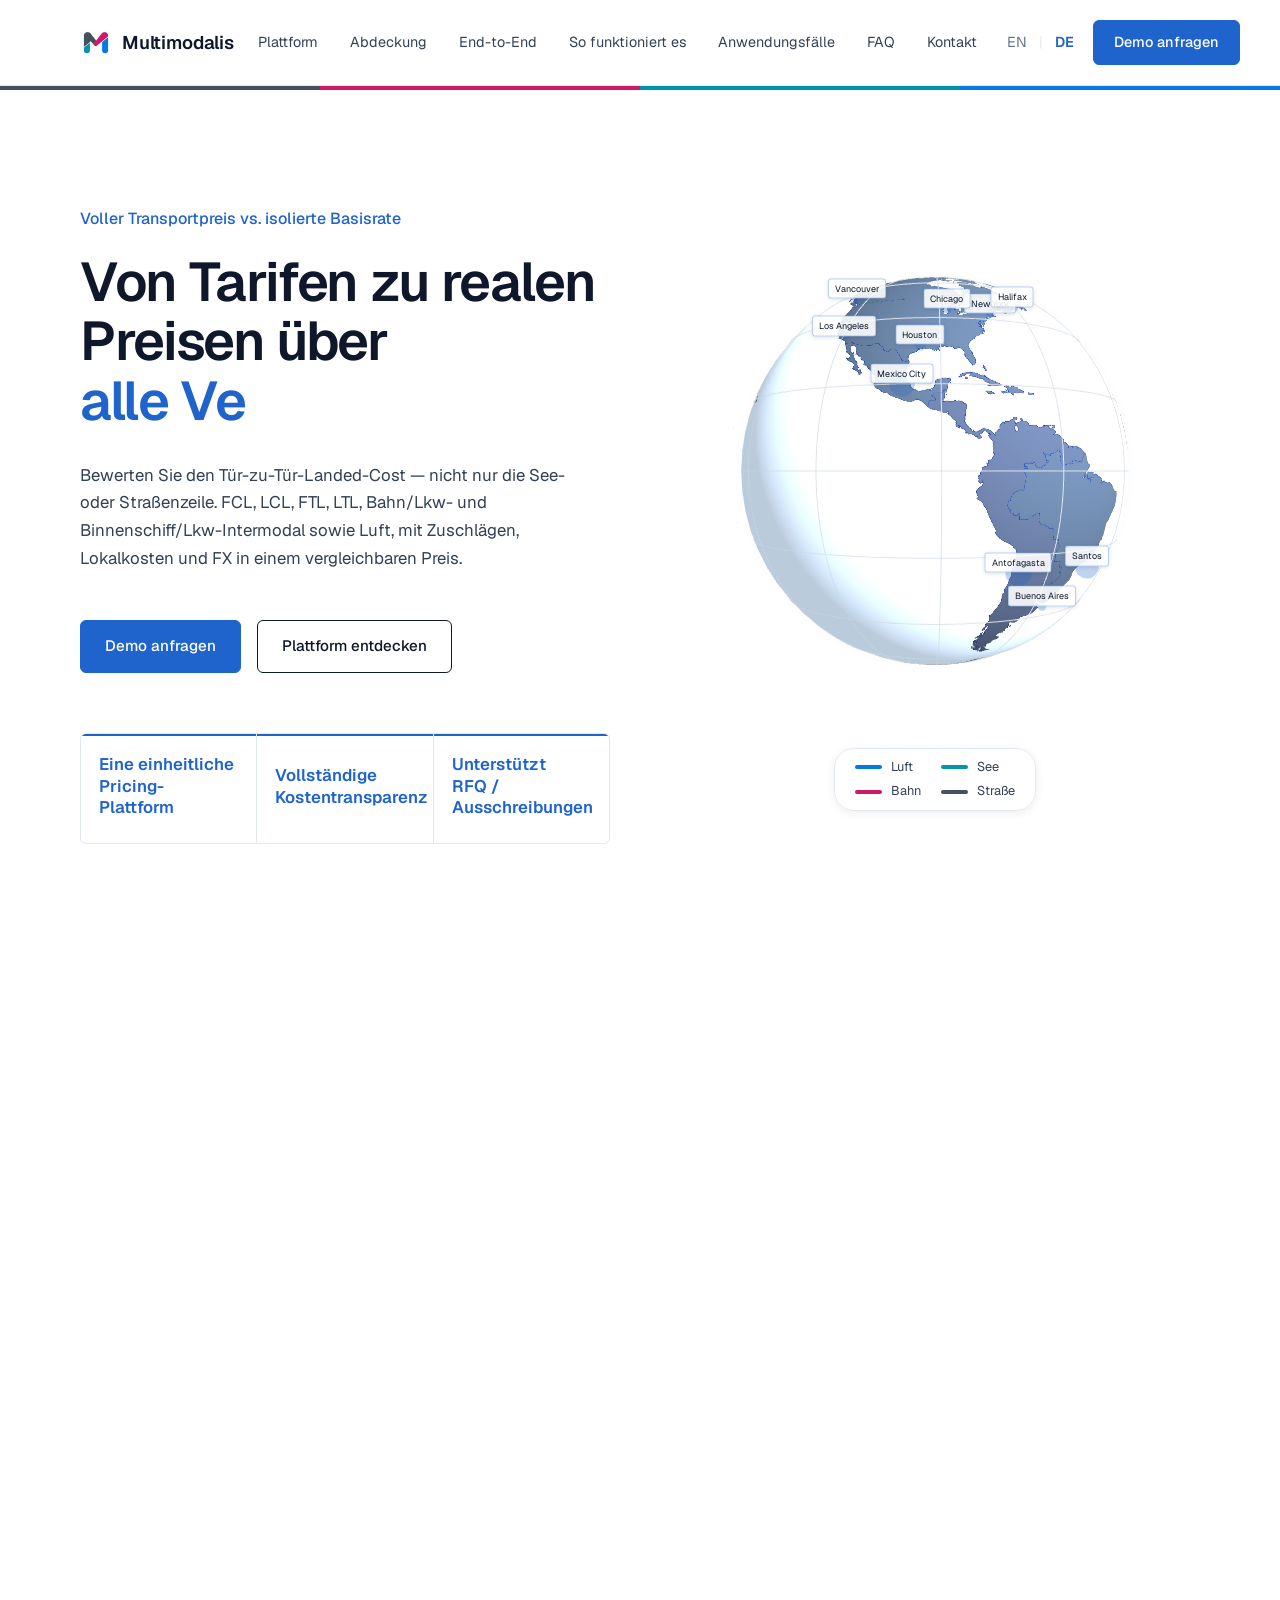
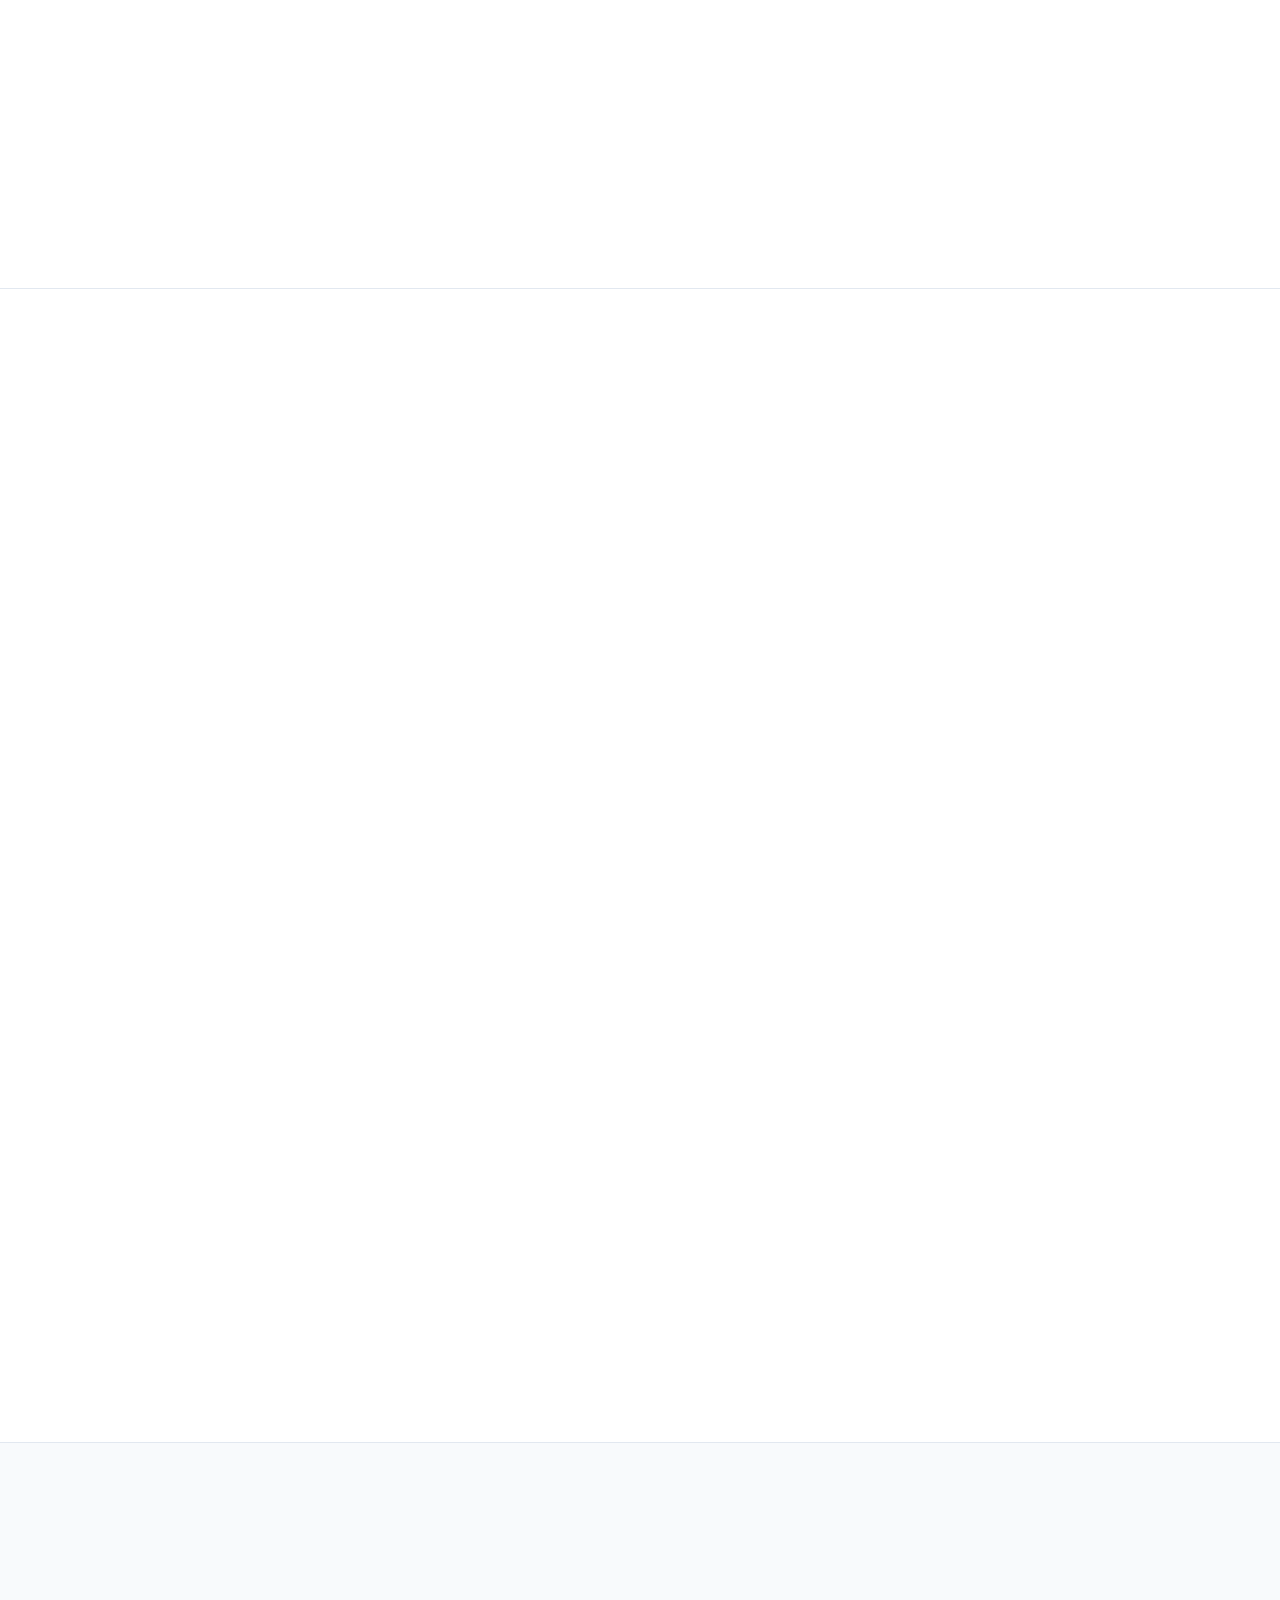
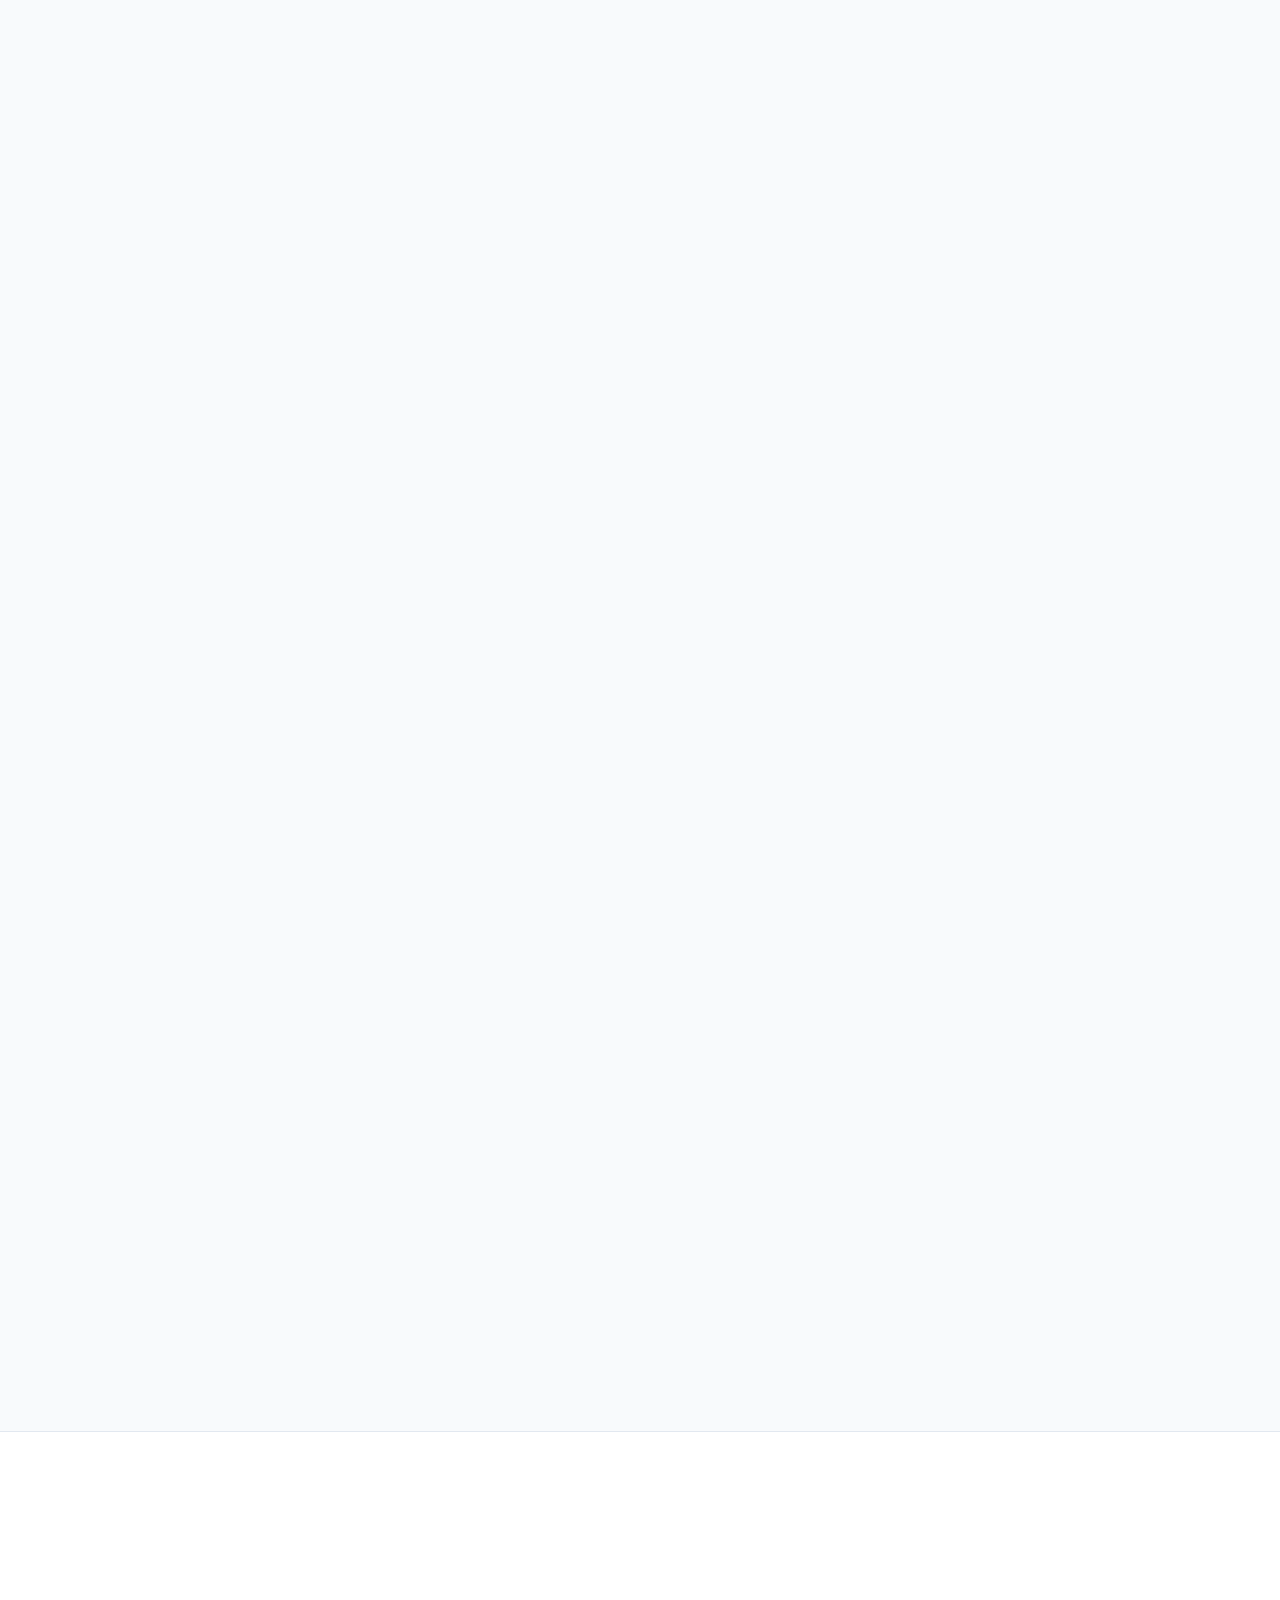
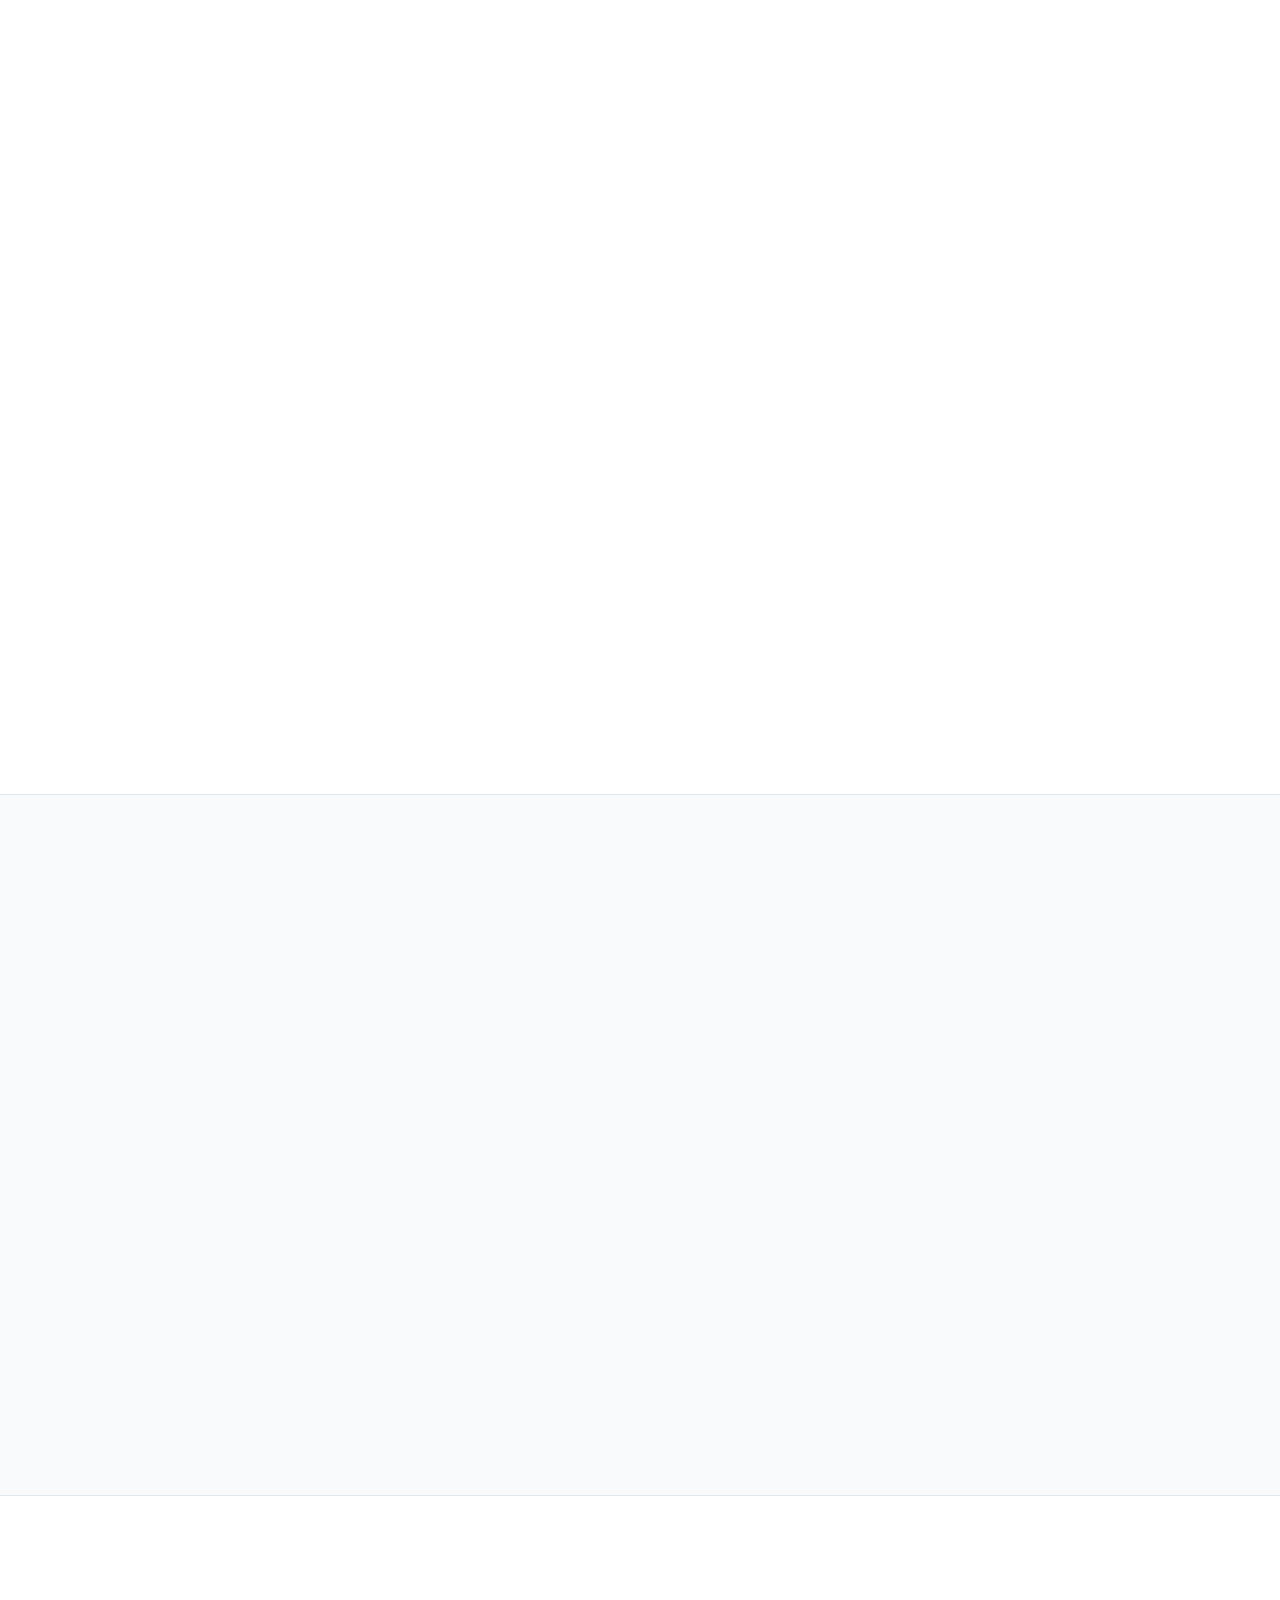
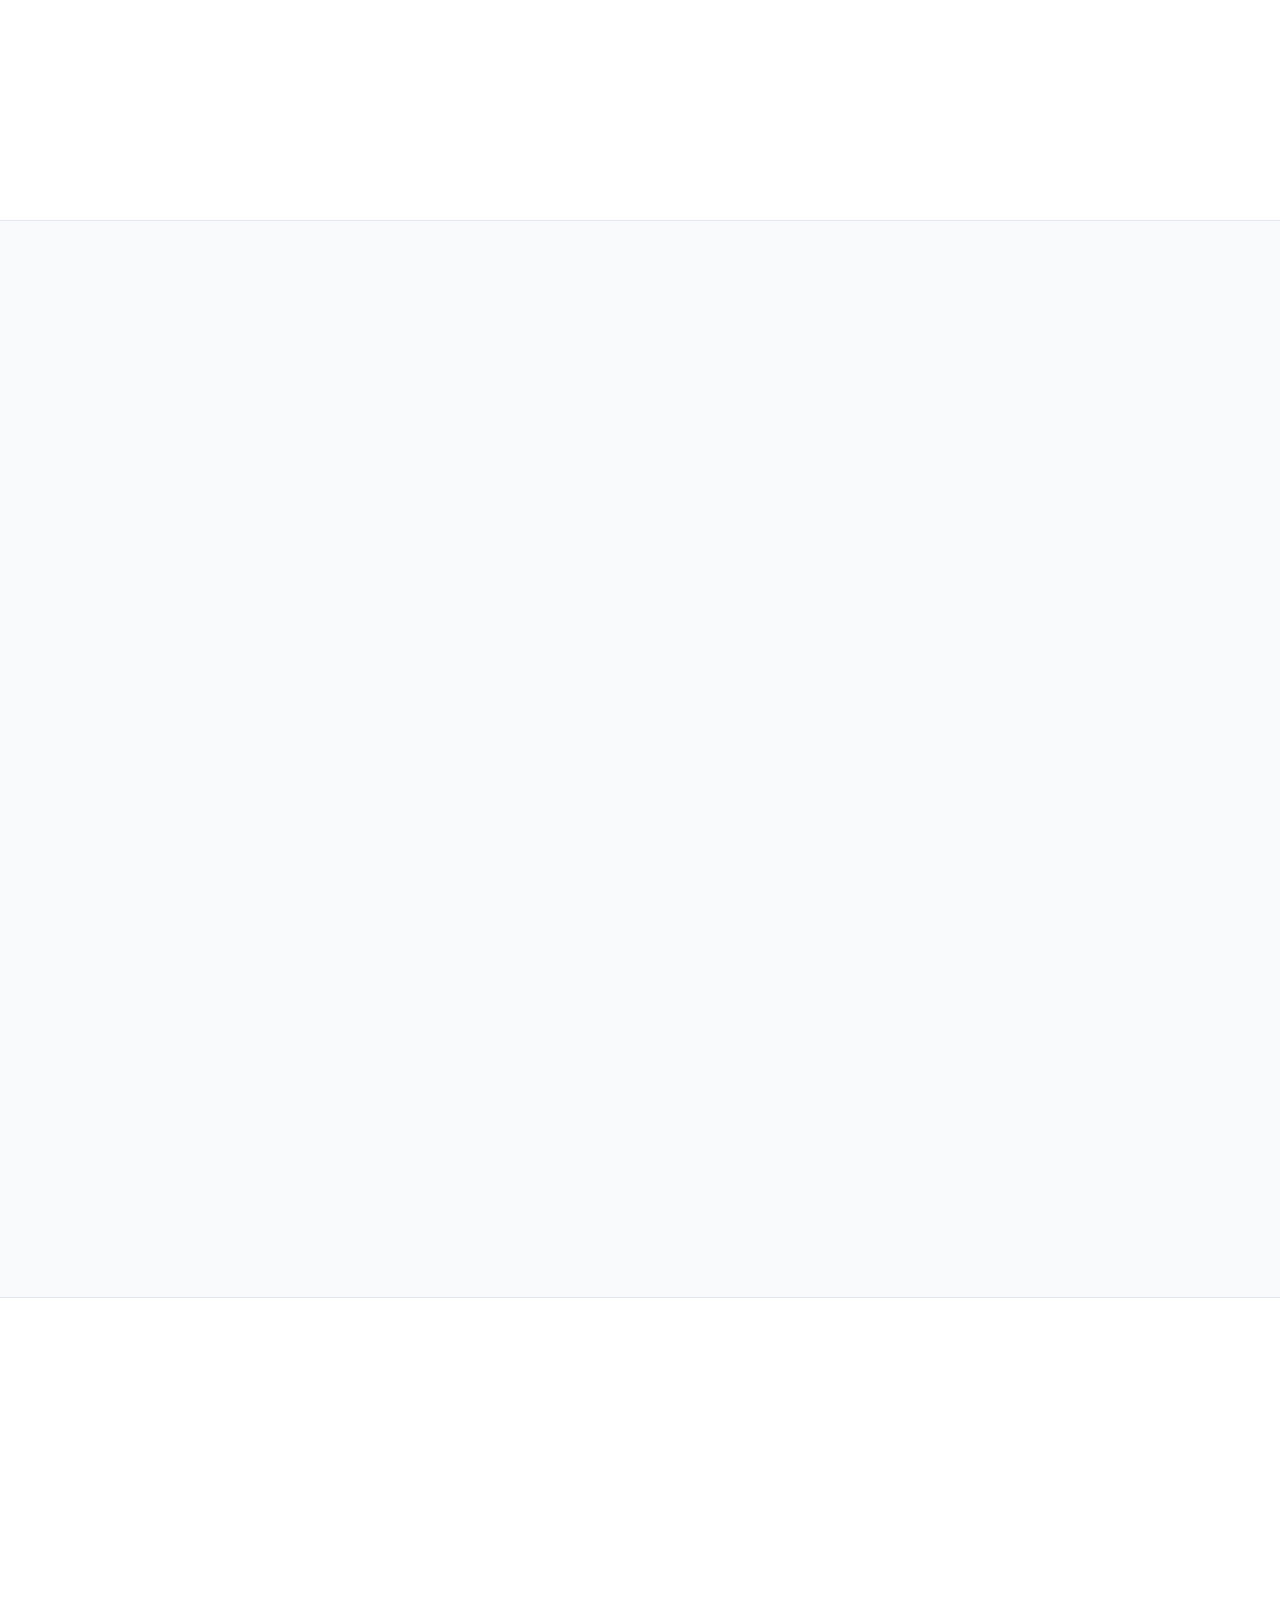
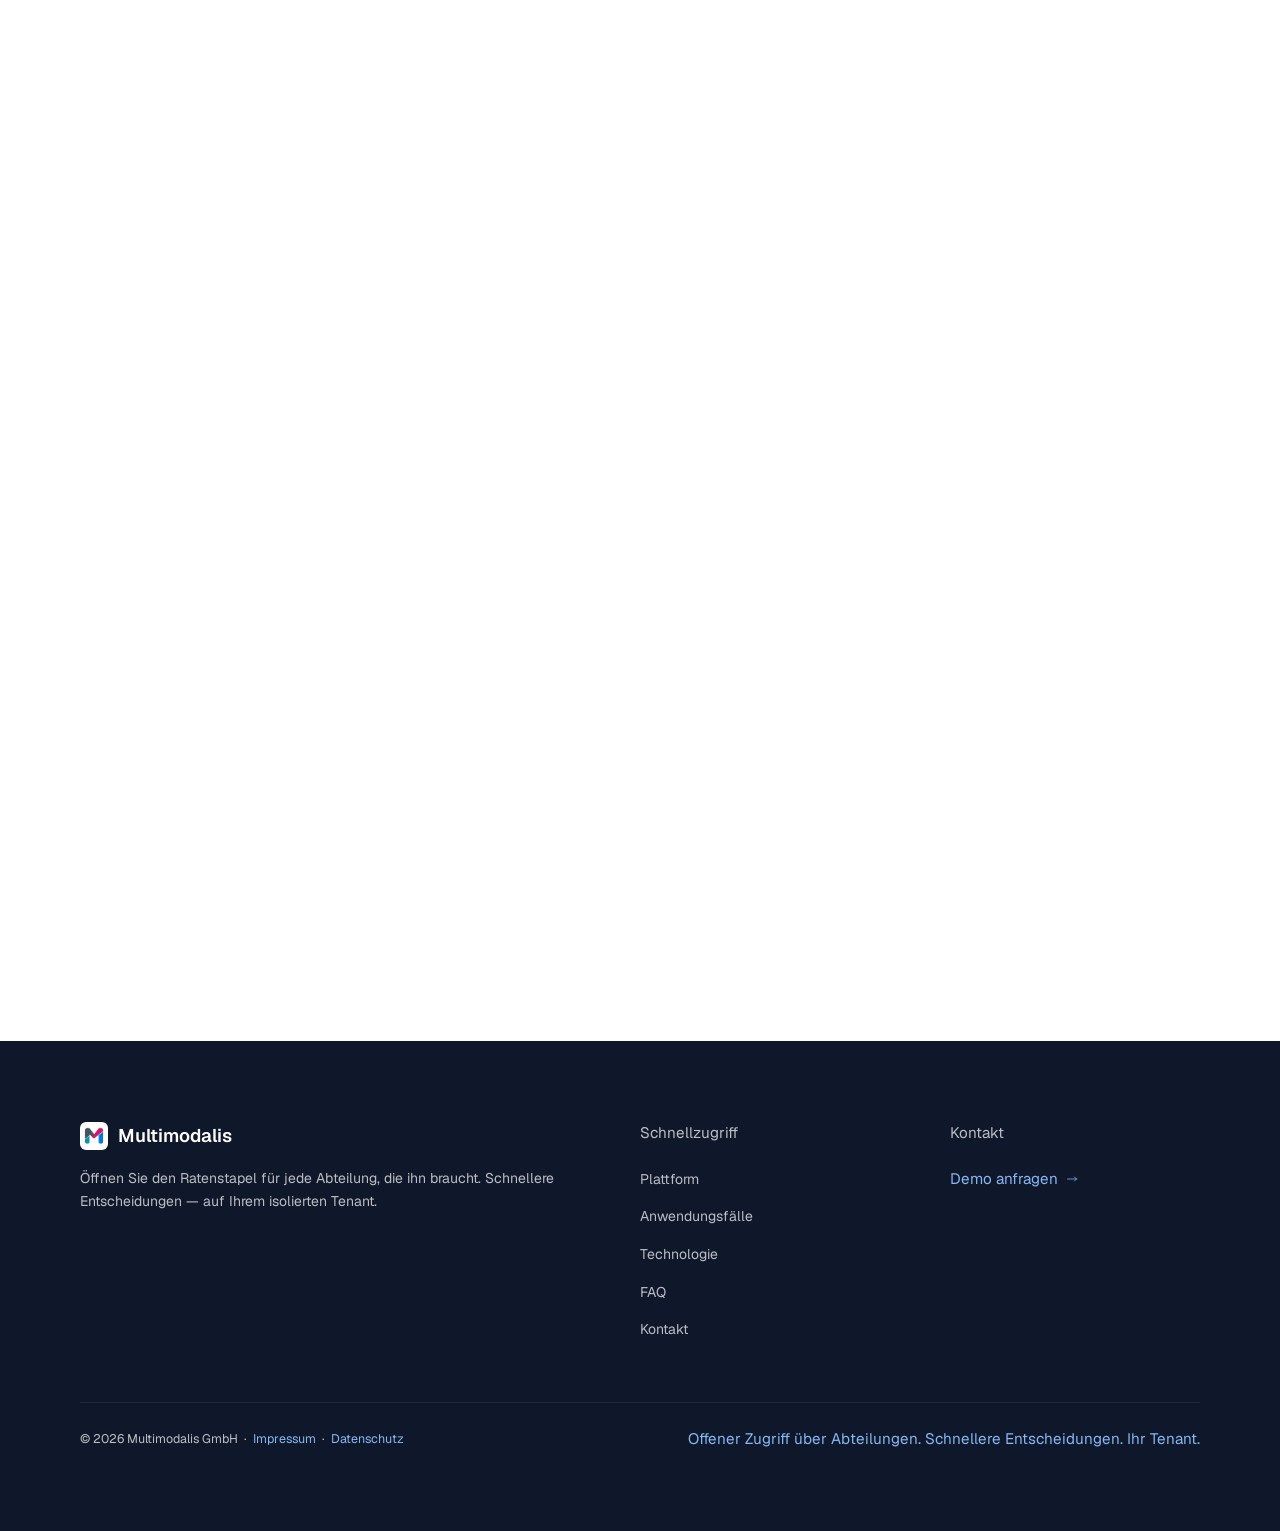
==== commit cc7dd3e1: "Demo form: submit to form endpoint via fetch (no cookies), honeypot + timestamp + lang, aria-live st" ====
--- a/site/de/index.html
+++ b/site/de/index.html
@@ -3,7 +3,7 @@
 <head>
 <meta charset="utf-8">
 <meta name="viewport" content="width=device-width, initial-scale=1">
-<meta http-equiv="Content-Security-Policy" content="default-src 'self'; img-src 'self' data: blob:; style-src 'self'; script-src 'self'; font-src 'self'; connect-src 'self'; object-src 'none'; base-uri 'self'; form-action 'none'">
+<meta http-equiv="Content-Security-Policy" content="default-src 'self'; img-src 'self' data: blob:; style-src 'self'; script-src 'self'; font-src 'self'; connect-src 'self' https://bestmodal.de; object-src 'none'; base-uri 'self'; form-action 'none'">
 <meta name="referrer" content="strict-origin-when-cross-origin">
 <title>Multimodalis – Pricing Engine für Transportlogistik</title>
 <meta name="description" content="Bewerten Sie den Tür-zu-Tür-Landed-Cost — nicht nur die See- oder Straßenzeile. FCL, LCL, FTL, LTL, Bahn/Lkw- und Binnenschiff/Lkw-Intermodal sowie Luft, mit Zuschlägen, Lokalkosten und FX in einem vergleichbaren Preis.">
@@ -19,6 +19,7 @@
 <link rel="preload" href="../assets/fonts/multimodalis-Geist-Variable.woff2" as="font" type="font/woff2" crossorigin>
 <link rel="stylesheet" href="../assets/css/site.css">
 <script src="../assets/js/main.js" defer></script>
+<script src="../assets/js/form.js" defer></script>
 </head>
 <body>
 <a class="skip-link" href="#main">Zum Inhalt springen</a>
@@ -552,31 +553,34 @@
 </div>
 <div class="form-box">
 <h3>Demo anfragen</h3>
-<form aria-describedby="form-note" id="contact-form"><p class="form-note" id="form-note">Demo-Anfragen werden in Kürze möglich sein. Das Formular ist noch nicht aktiv und überträgt keine Daten.</p><fieldset class="form-fieldset" disabled="">
+<form aria-describedby="form-note" id="contact-form" data-endpoint="https://bestmodal.de/send_mail_multimodalis.php"><p class="form-hint" id="form-note">Ihre Anfrage wird per E-Mail an das Multimodalis-Team gesendet. Mit * markierte Felder sind Pflichtfelder. Hinweise zur Datenverarbeitung: <a href="./datenschutz/">Datenschutzerklärung</a>.</p><noscript><p class="form-note">Bitte aktivieren Sie JavaScript, um das Formular zu senden.</p></noscript><fieldset class="form-fieldset" disabled="">
+<input name="lang" type="hidden" value="de"/><input name="_timestamp" type="hidden" value=""/>
+<div class="form-hp" aria-hidden="true"><label for="website">Dieses Feld bitte leer lassen</label><input id="website" name="website" type="text" tabindex="-1" autocomplete="off" value=""/></div>
 <div class="form-row form-field">
 <div>
 <label class="field-label" for="name">Name *</label>
-<input class="field-input" id="name" name="name" placeholder="" required="" type="text"/>
+<input class="field-input" autocomplete="name" id="name" name="name" placeholder="" required="" type="text"/>
 </div>
 <div>
 <label class="field-label" for="company">Unternehmen *</label>
-<input class="field-input" id="company" name="company" placeholder="" required="" type="text"/>
+<input class="field-input" autocomplete="organization" id="company" name="company" placeholder="" required="" type="text"/>
 </div>
 </div>
 <div class="form-row form-field">
 <div>
 <label class="field-label" for="email">E-Mail *</label>
-<input class="field-input" id="email" name="email" placeholder="" required="" type="email"/>
+<input class="field-input" autocomplete="email" id="email" name="email" placeholder="" required="" type="email"/>
 </div>
 <div>
 <label class="field-label" for="phone">Telefon</label>
-<input class="field-input" id="phone" name="phone" placeholder="" type="tel"/>
+<input class="field-input" autocomplete="tel" id="phone" name="phone" placeholder="" type="tel"/>
 </div>
 </div>
 <div class="form-field">
 <label class="field-label" for="message">Nachricht</label>
 <textarea class="field-input" id="message" name="message" placeholder="Erzählen Sie uns etwas über Ihr Pricing-Setup, Verkehrsträger, Regionen oder aktuelle Herausforderungen..." rows="4"></textarea>
 </div>
+<p class="form-status" id="form-status" role="status" aria-live="polite" hidden=""></p>
 <button class="submit-btn" type="submit">Demo anfragen</button>
 </fieldset></form>
 </div>
--- a/site/assets/css/site.css
+++ b/site/assets/css/site.css
@@ -835,3 +835,14 @@
 .legal h4 { margin-top: 16px; }
 .legal-list { padding-left: 1.4em; list-style: decimal; }
 .legal-list li { margin: 6px 0; }
+
+/* ── Demo form: hint, honeypot, status ── */
+.form-fieldset { border: 0; margin: 0; padding: 0; min-width: 0; }
+.form-hint { font-size: 0.85rem; color: rgba(255,255,255,0.72); line-height: 1.6; margin-bottom: 20px; }
+.form-hint a { color: var(--accent-on-dark); text-decoration: underline; }
+.form-hp { position: absolute !important; left: -10000px; top: auto; width: 1px; height: 1px; overflow: hidden; }
+.form-box form { position: relative; }
+.form-status { font-size: 0.9rem; line-height: 1.5; padding: 12px 14px; border-radius: var(--r-sm); margin: 8px 0 4px; border: 1px solid rgba(255,255,255,0.2); background: rgba(255,255,255,0.06); color: #FFFFFF; }
+.form-status-success { border-color: rgba(2,148,171,0.7); background: rgba(2,148,171,0.16); }
+.form-status-error { border-color: rgba(209,23,103,0.75); background: rgba(209,23,103,0.16); }
+.submit-btn:disabled { opacity: 0.6; cursor: progress; }
